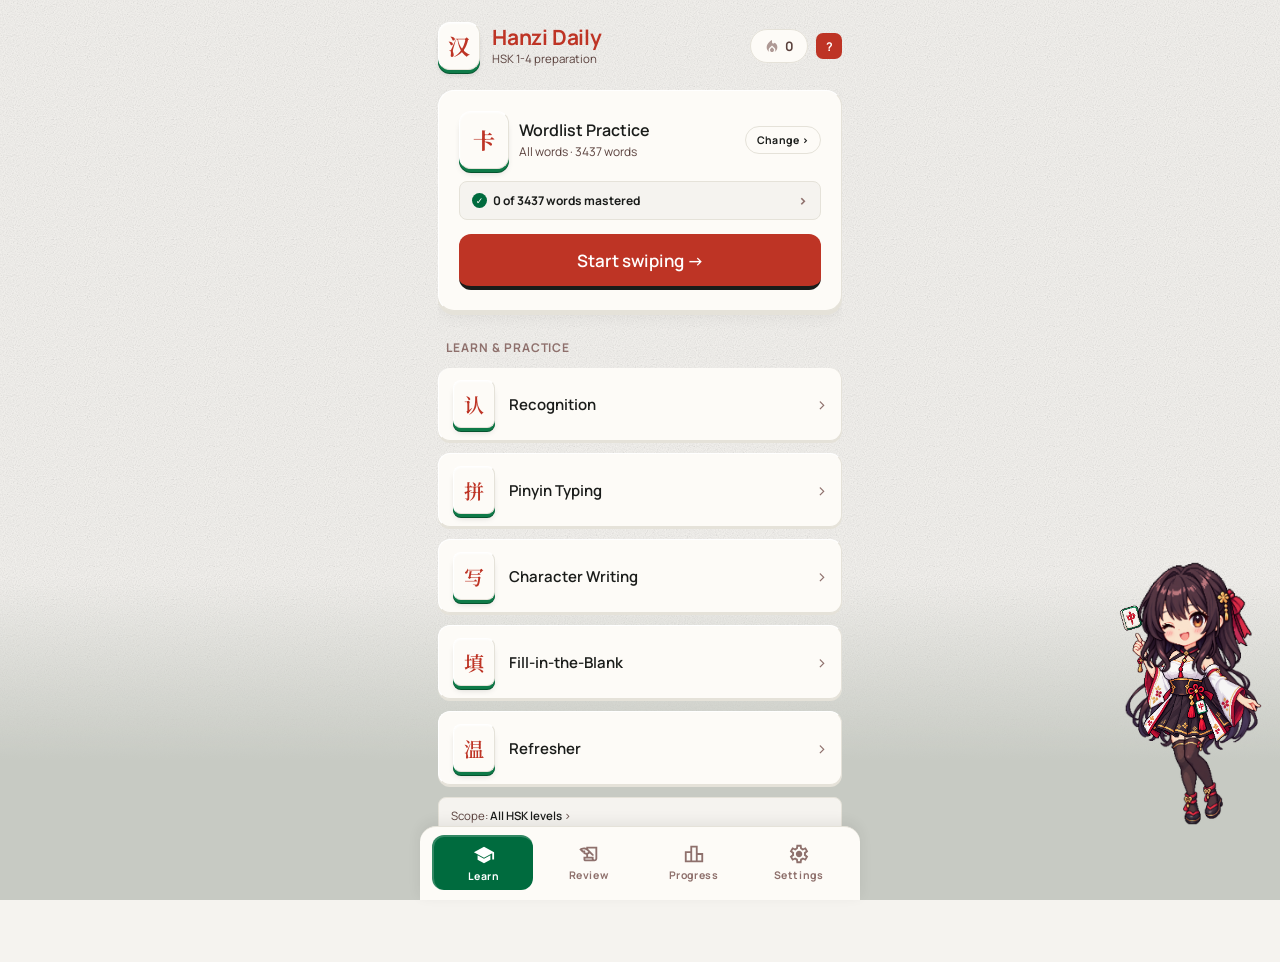
==== index.html @ 925baa0b "Drop the "Hi Momo!" greeting from the app bar The subtitle reads "HSK 1-4 preparation" on its own no" ====
<!DOCTYPE html>
<html lang="en"><head>
<meta charset="UTF-8">
<meta name="viewport" content="width=device-width, initial-scale=1.0, maximum-scale=1.0, user-scalable=no, viewport-fit=cover">
<meta name="apple-mobile-web-app-capable" content="yes">
<meta name="apple-mobile-web-app-status-bar-style" content="black-translucent">
<meta name="apple-mobile-web-app-title" content="HSK Quiz">
<title>HSK Preparation Quiz</title>

<link rel="icon" href="favicon.ico" sizes="48x48">
<link rel="icon" type="image/png" href="favicon-16.png" sizes="16x16">
<link rel="icon" type="image/png" href="favicon-32.png" sizes="32x32">
<link rel="apple-touch-icon" href="apple-touch-icon.png">
<link rel="manifest" href="manifest.webmanifest">

<link rel="preconnect" href="https://fonts.googleapis.com">
<link rel="preconnect" href="https://fonts.gstatic.com" crossorigin="">
<link href="https://fonts.googleapis.com/css2?family=Manrope:wght@400;500;600;700;800&family=Noto+Serif+SC:wght@400;600;700&display=swap" rel="stylesheet">
<link rel="stylesheet" href="styles.css">
</head>
<body>
<!-- Material Symbols paths (Apache-2.0), inlined so the icons cost no extra font
     request and can never render as tofu if the web view is offline. -->
<svg class="icsprite" aria-hidden="true" focusable="false">
  <symbol id="ic-learn" viewBox="0 -960 960 960"><path d="M480-120 200-272v-240L40-600l440-240 440 240v320h-80v-276l-80 44v240L480-120Zm0-332 274-148-274-148-274 148 274 148Zm0 241 200-108v-151L480-360 280-470v151l200 108Z"/></symbol>
  <symbol id="ic-learn-f" viewBox="0 -960 960 960"><path d="M840-280v-276L480-360 40-600l440-240 440 240v320h-80ZM480-120 200-272v-200l280 152 280-152v200L480-120Z"/></symbol>
  <symbol id="ic-review" viewBox="0 -960 960 960"><path d="M320-160q-33 0-56.5-23.5T240-240v-120h120v-90q-35-2-66.5-15.5T236-506v-44h-46L60-680q36-46 89-65t107-19q27 0 52.5 4t51.5 15v-55h480v520q0 50-35 85t-85 35H320Zm120-200h240v80q0 17 11.5 28.5T720-240q17 0 28.5-11.5T760-280v-440H440v24l240 240v56h-56L510-514l-8 8q-14 14-29.5 25T440-464v104ZM224-630h92v86q12 8 25 11t27 3q23 0 41.5-7t36.5-25l8-8-56-56q-29-29-65-43.5T256-684q-20 0-38 3t-36 9l42 42Zm376 350H320v40h286q-3-9-4.5-19t-1.5-21Zm-280 40v-40 40Z"/></symbol>
  <symbol id="ic-review-f" viewBox="0 -960 960 960"><path d="M320-160q-33 0-56.5-23.5T240-240v-120h120v-90q-35-2-66.5-15.5T236-506v-44h-46L60-680q36-46 89-65t107-19q27 0 52.5 4t51.5 15v-55h480v520q0 50-35 85t-85 35H320Zm120-200h240v80q0 17 11.5 28.5T720-240q17 0 28.5-11.5T760-280v-440H440v24l240 240v56h-56L510-514l-8 8q-14 14-29.5 25T440-464v104ZM224-630h92v86q12 8 25 11t27 3q23 0 41.5-7t36.5-25l8-8-56-56q-29-29-65-43.5T256-684q-20 0-38 3t-36 9l42 42Z"/></symbol>
  <symbol id="ic-progress" viewBox="0 -960 960 960"><path d="M160-200h160v-320H160v320Zm240 0h160v-560H400v560Zm240 0h160v-240H640v240ZM80-120v-480h240v-240h320v320h240v400H80Z"/></symbol>
  <symbol id="ic-progress-f" viewBox="0 -960 960 960"><path d="M80-120v-480h220v480H80Zm290 0v-720h220v720H370Zm290 0v-400h220v400H660Z"/></symbol>
  <symbol id="ic-settings" viewBox="0 -960 960 960"><path d="m370-80-16-128q-13-5-24.5-12T307-235l-119 50L78-375l103-78q-1-7-1-13.5v-27q0-6.5 1-13.5L78-585l110-190 119 50q11-8 23-15t24-12l16-128h220l16 128q13 5 24.5 12t22.5 15l119-50 110 190-103 78q1 7 1 13.5v27q0 6.5-2 13.5l103 78-110 190-118-50q-11 8-23 15t-24 12L590-80H370Zm70-80h79l14-106q31-8 57.5-23.5T639-327l99 41 39-68-86-65q5-14 7-29.5t2-31.5q0-16-2-31.5t-7-29.5l86-65-39-68-99 42q-22-23-48.5-38.5T533-694l-13-106h-79l-14 106q-31 8-57.5 23.5T321-633l-99-41-39 68 86 64q-5 15-7 30t-2 32q0 16 2 31t7 30l-86 65 39 68 99-42q22 23 48.5 38.5T427-266l13 106Zm42-180q58 0 99-41t41-99q0-58-41-99t-99-41q-59 0-99.5 41T342-480q0 58 40.5 99t99.5 41Z"/></symbol>
  <symbol id="ic-settings-f" viewBox="0 -960 960 960"><path d="m370-80-16-128q-13-5-24.5-12T307-235l-119 50L78-375l103-78q-1-7-1-13.5v-27q0-6.5 1-13.5L78-585l110-190 119 50q11-8 23-15t24-12l16-128h220l16 128q13 5 24.5 12t22.5 15l119-50 110 190-103 78q1 7 1 13.5v27q0 6.5-2 13.5l103 78-110 190-118-50q-11 8-23 15t-24 12L590-80H370Zm112-260q58 0 99-41t41-99q0-58-41-99t-99-41q-59 0-99.5 41T342-480q0 58 40.5 99t99.5 41Z"/></symbol>
  <symbol id="ic-flame" viewBox="0 -960 960 960"><path d="M160-400q0-105 50-187t110-138q60-56 110-85.5l50-29.5v132q0 37 25 58.5t56 21.5q17 0 32.5-7t28.5-23l18-22q72 42 116 116.5T800-400q0 88-43 160.5T644-125q17-24 26.5-52.5T680-238q0-40-15-75.5T622-377L480-516 339-377q-29 29-44 64t-15 75q0 32 9.5 60.5T316-125q-70-42-113-114.5T160-400Zm320-4 85 83q17 17 26 38t9 45q0 49-35 83.5T480-120q-50 0-85-34.5T360-238q0-23 9-44.5t26-38.5l85-83Z"/></symbol>
</svg>
<!-- Splash: four mahjong tiles slam facedown, then tip up to reveal 学汉语吧.
     Shown until the app has booted (min ~1.5s), then fades out and is removed. -->
<div class="splash" id="splash" role="status" aria-label="Loading Hanzi Daily">
  <div class="splash-tiles">
    <div class="sp-wrap"><div class="sp-tile"><div class="sp-face sp-front"><span>学</span></div><div class="sp-face sp-back"></div><i class="sp-side sp-top"></i><i class="sp-side sp-bottom"></i><i class="sp-side sp-left"></i><i class="sp-side sp-right"></i></div></div>
    <div class="sp-wrap sp-lead"><div class="sp-tile" id="sp-drop"><div class="sp-face sp-front"><span>汉</span></div><div class="sp-face sp-back"></div><i class="sp-side sp-top"></i><i class="sp-side sp-bottom"></i><i class="sp-side sp-left"></i><i class="sp-side sp-right"></i></div></div>
    <div class="sp-wrap"><div class="sp-tile"><div class="sp-face sp-front"><span>语</span></div><div class="sp-face sp-back"></div><i class="sp-side sp-top"></i><i class="sp-side sp-bottom"></i><i class="sp-side sp-left"></i><i class="sp-side sp-right"></i></div></div>
    <div class="sp-wrap"><div class="sp-tile"><div class="sp-face sp-front"><span>吧</span></div><div class="sp-face sp-back"></div><i class="sp-side sp-top"></i><i class="sp-side sp-bottom"></i><i class="sp-side sp-left"></i><i class="sp-side sp-right"></i></div></div>
  </div>
  <div class="splash-word">Hanzi Daily</div>
</div>

<script>
/* Splash sequence: slam the 汉 tile down facedown, pause, then tip all four
   forward with a little randomised settle so they read as real tiles on a
   table. Loops while the app boots; hideSplash() below fades it out. */
(function(){
  var sp=document.getElementById("splash");if(!sp)return;
  var tiles=[].slice.call(sp.querySelectorAll(".sp-tile"));
  var drop=document.getElementById("sp-drop");
  var dropWrap=drop.parentNode;
  var reduce=window.matchMedia&&matchMedia("(prefers-reduced-motion: reduce)").matches;
  var t0=Date.now(),timers=[],gone=false;
  document.documentElement.classList.add("splashing");

  function seq(){
    if(gone)return;
    tiles.forEach(function(t){
      t.style.animation="none";
      t.style.transform="rotateX(180deg) translate3d(0,0,0)";
      t.classList.remove("sp-lit");     // facedown: edge-on sides stay hidden
    });
    dropWrap.style.animation="none";
    dropWrap.style.opacity="0";
    void drop.offsetWidth;                       // reflow, so the drop replays
    drop.style.animation="spDrop .3s cubic-bezier(.8,0,1,1) forwards";
    drop.classList.add("sp-lit");       // it tumbles, so its sides have area
    dropWrap.style.animation="spFadeIn .3s linear forwards";
    timers.push(setTimeout(function(){
      dropWrap.style.opacity="1";
      tiles.forEach(function(t){
        t.style.setProperty("--tip-x",((Math.random()-.5)*6).toFixed(2)+"px");
        t.style.setProperty("--tip-y",((Math.random()-.5)*6).toFixed(2)+"px");
        t.style.setProperty("--tip-r",((Math.random()-.5)*8).toFixed(2)+"deg");
        t.classList.add("sp-lit");      // tipping up: the edges come into view
        t.style.animation="spReveal .6s cubic-bezier(.34,1.56,.64,1) forwards";
      });
      timers.push(setTimeout(seq,3000));        // .6s reveal + 2.4s to read
    },300));                                     // the moment the tile lands
  }

  if(reduce){
    tiles.forEach(function(t){t.style.transform="rotateX(15deg)";t.classList.add("sp-lit")});
    dropWrap.style.opacity="1";
  }else{
    timers.push(setTimeout(seq,100));
  }

  function hide(){
    if(gone)return;gone=true;
    timers.forEach(clearTimeout);
    document.documentElement.classList.remove("splashing");
    sp.classList.add("sp-out");
    setTimeout(function(){if(sp.parentNode)sp.parentNode.removeChild(sp)},450);
  }
  // let one full cycle land before dismissing, however fast the app booted
  window.hideSplash=function(){
    setTimeout(hide,Math.max(0,(reduce?500:1500)-(Date.now()-t0)));
  };
  window.addEventListener("load",function(){window.hideSplash()});
  setTimeout(hide,6000);                         // never trap the user behind it
})();
</script>

<div class="app">

  <!-- HOME -->
  <!-- Persistent app bar, shown on the four tab roots -->
  <header class="appbar" id="appbar">
    <div class="appbar-brand">
      <div class="appbar-mark">汉</div>
      <div class="appbar-titles">
        <div class="appbar-title" id="appbartitle">Hanzi Daily</div>
        <div class="appbar-sub" id="appbarsub">HSK 1-4 preparation</div>
      </div>
    </div>
    <div class="appbar-actions">
      <div class="streakflame" id="streakflame" aria-label="Daily streak">
        <svg class="streakicon" aria-hidden="true"><use href="#ic-flame"/></svg><span id="streakcount">0</span>
      </div>
      <button class="helpicon" onclick="openHelp()" aria-label="How to use">?</button>
    </div>
  </header>

  <section class="screen active" id="scr-home">
    <div class="swipecard" id="swipecard">
      <div class="swipe-head">
        <div class="swipe-title">
          <span class="swipe-ic">卡</span>
          <div>
            <div class="swipe-heading">Wordlist Practice</div>
            <div class="swipe-sub" id="swipesub">All words · loading…</div>
          </div>
        </div>
        <button class="qwrite-pick" onclick="openSwipeListPicker()">Change ›</button>
      </div>
      <button class="swipe-mastered" id="swipemastered" onclick="openMastery()">
        <span id="swipemasteredtext">0 words mastered</span><span class="chev">›</span>
      </button>
      <button class="btn primary swipe-start" onclick="startSwipePractice()">Start swiping →</button>
    </div>

    <div class="rowcard">
      <div class="rowsechead">Learn &amp; Practice</div>
      <button class="listrow" onclick="goCategory('guessing')">
        <div class="sealic quiet">认</div>
        <div class="tt">Recognition</div>
        <div class="chev">›</div>
      </button>
      <button class="listrow" onclick="goCategory('typing')">
        <div class="sealic quiet">拼</div>
        <div class="tt">Pinyin Typing</div>
        <div class="chev">›</div>
      </button>
      <button class="listrow" onclick="goCategory('writing')">
        <div class="sealic quiet">写</div>
        <div class="tt">Character Writing</div>
        <div class="chev">›</div>
      </button>
      <button class="listrow" onclick="goCategory('sentences')">
        <div class="sealic quiet">填</div>
        <div class="tt">Fill-in-the-Blank</div>
        <div class="chev">›</div>
      </button>
      <div class="listrow listrow-static">
        <div class="sealic quiet">温</div>
        <button class="tt listrow-maintap" onclick="startRefresher()">Refresher<span class="refresherbadge" id="refresherbadge" style="display:none"></span></button>
        <button class="chev listrow-maintap" onclick="startRefresher()">›</button>
      </div>
      <button class="refresherscope-row" onclick="openRefresherScope()">Scope: <b id="refresherscopelabel">All HSK levels</b> ›</button>
    </div>
  </section>

  <!-- REVIEW TAB -->
  <section class="screen" id="scr-review">
    <div class="rowcard">
      <div class="rowsechead">Your words</div>
      <button class="listrow" onclick="openWordlist()">
        <div class="sealic">词</div>
        <div class="tt">Word list</div>
        <div class="chev">›</div>
      </button>
      <button class="listrow" onclick="renderMyWordlists();show('mywordlists')">
        <div class="sealic quiet">册</div>
        <div class="tt">My wordlists</div>
        <div class="chev">›</div>
      </button>
      <button class="listrow listrow-last" onclick="openMastery()">
        <div class="sealic jade">熟</div>
        <div class="tt">Mastery</div>
        <div class="chev">›</div>
      </button>
    </div>
  </section>

  <!-- PROGRESS TAB -->
  <section class="screen" id="scr-progress">
    <div class="rowcard">
      <div class="rowsechead">Progress</div>
      <button class="listrow" onclick="renderHistory();show('history')">
        <div class="sealic jade">录</div>
        <div class="tt">Past scores</div>
        <div class="chev">›</div>
      </button>
      <button class="listrow" onclick="renderLeaderboard();show('leaderboard')">
        <div class="sealic jade">榜</div>
        <div class="tt">Leaderboard</div>
        <div class="chev">›</div>
      </button>
      <button class="listrow listrow-last" onclick="renderStats();show('stats')">
        <div class="sealic jade">统</div>
        <div class="tt">Statistics</div>
        <div class="chev">›</div>
      </button>
    </div>
  </section>

  <!-- SETTINGS TAB -->
  <section class="screen" id="scr-settings">
    <div class="rowcard">
      <div class="rowsechead">Appearance</div>
      <div class="listrow listrow-static listrow-last">
        <div class="sealic quiet" id="themedot">暗</div>
        <div class="tt">Theme</div>
        <button class="settingbtn" onclick="toggleTheme()"><span id="themelabel">Dark</span></button>
      </div>
    </div>
    <div class="rowcard">
      <div class="rowsechead">Help</div>
      <button class="listrow listrow-last" onclick="openHelp()">
        <div class="sealic quiet">问</div>
        <div class="tt">How to use</div>
        <div class="chev">›</div>
      </button>
    </div>
    <div class="versionfooter">v18.3 · Made by Marcus Lim @marcuslim621</div>
  </section>

  <!-- MODE SELECT -->
  <!-- WORDLIST SWIPE PRACTICE -->
  <section class="screen" id="scr-swipe">
    <div class="qbar">
      <button class="linkbtn" onclick="exitSwipe()">← Home</button>
      <span class="score"><span id="swipeprog"></span></span>
      <button class="helpicon" onclick="openHelp()" aria-label="How to use">?</button>
    </div>
    <div class="track"><div class="fill" id="swipefill"></div></div>
    <div class="swipelabel" id="swipelistlabel"></div>

    <div class="swipestage" id="swipestage">
      <div class="swipecardface" id="swcard">
        <button class="swipestar" id="swipestar" onclick="toggleSwipeStar()" aria-label="Star this word">☆</button>
        <div class="swipe-inner" id="swinner">
          <div class="swipe-hint left" id="swhintleft">✗ Don't know</div>
          <div class="swipe-hint right" id="swhintright">✓ Know it</div>
          <div class="swipe-front">
            <div class="seal" id="swseal">1级</div>
            <div class="zh" id="swzh">–</div>
            <div class="prompt">Tap to reveal · swipe to answer</div>
          </div>
          <div class="swipe-back">
            <div class="py" id="swpy">–</div>
            <div class="en" id="swen">–</div>
            <button class="swipewritebtn" onclick="openSwipeWrite()">✍ Practice writing</button>
          </div>
        </div>
      </div>
    </div>

    <div class="swipeempty" id="swipeempty" style="display:none">
      <div class="swipedone-scroll">
        <div class="centerpiece">
          <div class="heroghost-static">👍</div>
          <h2>All done!</h2>
          <p id="swipesummary"></p>
        </div>
        <div class="bigstats">
          <div class="stat ok"><div class="v" id="swknowcount">0</div><div class="l">Know it</div></div>
          <div class="stat bad"><div class="v" id="swunkcount">0</div><div class="l">Don't know</div></div>
        </div>
        <div class="sechead" id="swipemissedhead">Words to review</div>
        <div class="swipemissed" id="swipemissed"></div>
      </div>
      <div class="swipedone-actions">
        <button class="btn primary" style="width:100%" onclick="restartSwipe()">Practice again</button>
        <button class="btn" style="width:100%;margin-top:10px" onclick="exitSwipe()">Done</button>
      </div>
    </div>

    <div class="swipebtns" id="swipebtns">
      <button class="swbtn no" onclick="swipeAnswer(false)">✗ Don't know</button>
      <button class="swbtn yes" onclick="swipeAnswer(true)">✓ Know it</button>
    </div>

    <div class="swipehistory" id="swipehistory"></div>
  </section>

  <!-- SWIPE WORDLIST PICKER -->
  <div class="qpicksheet" id="swipescopesheet" onclick="if(event.target===this)closeSwipeListPicker()">
    <div class="qpickpanel">
      <div class="qpickhead">
        <h3>Choose a wordlist</h3>
        <button class="helpxbtn" onclick="closeSwipeListPicker()">✕</button>
      </div>
      <div class="qpicklist" id="swipescopelist" style="padding-top:14px"></div>
    </div>
  </div>

  <!-- SWIPE WRITING PRACTICE -->
  <div class="swwoverlay" id="swwoverlay" onclick="if(event.target===this)closeSwipeWrite()">
    <div class="swwpanel">
      <div class="swwhead">
        <div class="swwword">
          <span class="zh" id="swwzh">–</span>
          <span class="py" id="swwpy">–</span>
        </div>
        <button class="helpxbtn" onclick="closeSwipeWrite()" aria-label="Close writing practice">✕</button>
      </div>
      <div class="swwen" id="swwen">–</div>
      <div class="charchips" id="swwchips"></div>
      <div class="drawwrap">
        <canvas id="swwcanvas"></canvas>
        <div class="drawtools">
          <button class="minibtn" onclick="swwClear()">Clear</button>
          <button class="minibtn" onclick="swwUndo()">Undo</button>
          <button class="minibtn" id="swwguidebtn" onclick="swwGuideToggle()">Guide: on</button>
        </div>
      </div>
      <button class="btn primary" style="width:100%;margin-top:14px" onclick="closeSwipeWrite()">Done</button>
    </div>
  </div>

  <section class="screen" id="scr-modeselect">
    <div class="topbar">
      <button class="linkbtn" onclick="show('home')">← Home</button>
      <h2 id="mstitle">Choose mode</h2>
      <button class="helpicon" onclick="openHelp()" aria-label="How to use">?</button>
    </div>
    <div class="modehead">
      <h1 class="modeh1">Choose mode</h1>
      <p class="modesub">Pick how you want to be tested</p>
    </div>
    <div class="modegrid">
      <button class="picktile m-arcade" onclick="pickVariant('arcade')">
        <span class="pickglyph">闯</span>
        <span class="picktext">
          <span class="picktt">Arcade</span>
          <span class="pickdd">5 lives — one wrong answer costs a heart. Lose them all and it's game over.</span>
        </span>
        <span class="pickchev">›</span>
      </button>
      <button class="picktile m-comp" id="ms-competition" onclick="pickVariant('competition')">
        <span class="pickglyph">赛</span>
        <span class="picktext">
          <span class="picktt">Competition</span>
          <span class="pickdd">3 lives — enter your name when it's over and see who tops the board.</span>
        </span>
        <span class="pickchev">›</span>
      </button>
      <button class="picktile m-unlim" onclick="pickVariant('unlimited')">
        <span class="pickglyph">练</span>
        <span class="picktext">
          <span class="picktt">Unlimited</span>
          <span class="pickdd">No lives, no limits — drill for as long as you like.</span>
        </span>
        <span class="pickchev">›</span>
      </button>
      <button class="picktile m-timer" onclick="pickVariant('timer')">
        <span class="pickglyph">时</span>
        <span class="picktext">
          <span class="picktt">Timer</span>
          <span class="pickdd">2:00 on the clock — score as many as you can before time runs out.</span>
        </span>
        <span class="pickchev">›</span>
      </button>
    </div>
  </section>

  <!-- LEVEL SELECT -->
  <section class="screen" id="scr-levels">
    <div class="topbar">
      <button class="linkbtn" onclick="show('modeselect')">← Back</button>
      <h2>Choose level</h2>
      <button class="helpicon" onclick="openHelp()" aria-label="How to use">?</button>
    </div>
    <div class="levelhintrow">
      <p class="hint" id="levelhint">Each level tests only the words introduced at that level</p>
      <button class="multitogglebtn" id="multitogglebtn" onclick="toggleMultiLevelMode()">Select multiple</button>
    </div>
    <div class="rows" id="levelrows"></div>
    <div id="levelwlsection" style="display:none">
      <div class="sechead">My wordlists</div>
      <p class="hint">Select one, then continue to filter by level</p>
      <div class="rows" id="levelwlrows"></div>
    </div>
    <div class="stickybar" id="levelwlbar" style="display:none">
      <div class="cnt"><b id="levelwlcount">0</b> selected</div>
      <button class="btn primary" style="flex:1" onclick="confirmWordlistSelection()">Continue →</button>
    </div>
    <div class="stickybar" id="multilevelbar" style="display:none">
      <div class="cnt"><b id="multilevelcount">0</b> levels selected</div>
      <button class="btn primary" style="flex:1" onclick="startMultiLevel()">Continue →</button>
    </div>
  </section>

  <!-- CUSTOM PICKER -->
  <section class="screen" id="scr-wordlisteditor">
    <div class="topbar">
      <button class="linkbtn" onclick="show('mywordlists')">← Back</button>
      <h2>Edit wordlist</h2>
      <button class="linkbtn" onclick="deleteCurrentWordlist()">Delete</button>
      <button class="helpicon" onclick="openHelp()" aria-label="How to use">?</button>
    </div>
    <input class="namebox" id="editorname" type="text" placeholder="Name this wordlist…" oninput="renameCurrentWordlist(this.value)">
    <p class="hint">Pick the words that belong in this list. Changes save automatically.</p>
    <button class="card" style="margin-bottom:12px" onclick="toggleAddWordForm()">
      <div class="sealic quiet">＋</div>
      <div><div class="tt">Add a new word</div>
      <div class="dd">Not in the HSK lists? Type in your own word to learn</div></div>
      <div class="chev" id="addwordchev">›</div>
    </button>
    <div id="addwordform" style="display:none;margin-bottom:14px">
      <input class="searchbox" id="neword-zh" type="text" placeholder="Character(s), e.g. 加油">
      <input class="searchbox" id="neword-py" type="text" placeholder="Pinyin with tone numbers, e.g. jia1you2" oninput="previewNewWordPinyin()">
      <div class="hint" id="newordpreview" style="margin-top:-8px;min-height:18px"></div>
      <input class="searchbox" id="neword-en" type="text" placeholder="English meaning, e.g. go for it / keep going">
      <button class="btn primary" style="width:100%" onclick="addUserWord()">Add to this list</button>
    </div>
    <div class="tabs" id="editortabs"></div>
    <input class="searchbox" id="editorsearch" type="text" placeholder="Search characters, pinyin or English" oninput="renderEditorList()">
    <div class="minirow">
      <button class="minibtn" onclick="editorBulk(true)">Select all shown</button>
      <button class="minibtn" onclick="editorBulk(false)">Clear shown</button>
      <button class="minibtn" onclick="editorClearAll()">Clear all</button>
    </div>
    <div class="rows" id="editorlist"></div>
    <div class="stickybar">
      <div class="cnt"><b id="editorcount">0</b> words in this list</div>
      <button class="btn primary" style="flex:1" onclick="show('mywordlists');renderMyWordlists()">Done</button>
    </div>
  </section>

  <!-- MY WORDLISTS (management) -->
  <section class="screen" id="scr-mywordlists">
    <div class="topbar">
      <button class="linkbtn" onclick="show('wordlist')">← Back</button>
      <h2>My wordlists</h2>
      <button class="helpicon" onclick="openHelp()" aria-label="How to use">?</button>
    </div>
    <p class="hint">Build your own named wordlists, then test them from any practice category</p>
    <div class="cards">
      <button class="card" onclick="createNewWordlist()">
        <div class="sealic">＋</div>
        <div><div class="tt">New wordlist</div>
        <div class="dd">Start a fresh named list and pick words for it</div></div>
        <div class="chev">›</div>
      </button>
    </div>
    <div class="sechead">Your lists</div>
    <div class="rows" id="mywordlistrows"></div>
  </section>

  <!-- WORDLIST LEVEL FILTER -->
  <section class="screen" id="scr-wordlistlevels">
    <div class="topbar">
      <button class="linkbtn" onclick="show('levels')">← Back</button>
      <h2>Choose level</h2>
      <button class="helpicon" onclick="openHelp()" aria-label="How to use">?</button>
    </div>
    <p class="hint" id="wordlistlevelshint">Only words from your selected wordlist(s) are included</p>
    <div class="rows" id="wordlistlevelrows"></div>
  </section>

  <!-- QUIZ -->
  <section class="screen" id="scr-quiz">
    <div class="qbar">
      <button class="linkbtn" onclick="endEarly()">End test</button>
      <span class="score"><span class="ok" id="qok">✓ 0</span> &nbsp;<span class="bad" id="qbad">✗ 0</span> &nbsp;<span id="qprog"></span></span>
      <button class="helpicon" onclick="openHelp()" aria-label="How to use">?</button>
    </div>
    <div class="track"><div class="fill" id="qfill"></div></div>
    <div class="heartsrow" id="qhearts"></div>
    <div class="charcard" id="qcard">
      <div class="streakbadge" id="qcardstreak"></div>
      <div class="seal" id="qseal">1级</div>
      <div class="zh" id="qchar">–</div>
      <div class="prompt">What is this?</div>
    </div>
    <div class="qsection">
      <div class="qlabel"><span class="num">1</span> English translation</div>
      <div class="opts" id="opts-en"></div>
    </div>
    <div class="qsection">
      <div class="qlabel"><span class="num">2</span> Pinyin — <span id="pyhint">answer above first</span></div>
      <div class="opts pinyin off" id="opts-py"></div>
    </div>
    <button class="nextbtn" id="qnext" disabled="" onclick="nextWord()">Next →</button>
  </section>

  <!-- TYPING QUIZ -->
  <section class="screen" id="scr-typequiz">
    <div class="qbar">
      <button class="linkbtn" onclick="typeEndEarly()">End test</button>
      <span class="score"><span class="ok" id="tok">✓ 0</span> &nbsp;<span class="bad" id="tbad">✗ 0</span> &nbsp;<span id="tprog"></span></span>
      <button class="helpicon" onclick="openHelp()" aria-label="How to use">?</button>
    </div>
    <div class="track"><div class="fill" id="tfill"></div></div>
    <div class="heartsrow" id="thearts"></div>
    <div class="charcard" id="tcard">
      <div class="streakbadge" id="tcardstreak"></div>
      <div class="seal" id="tseal">1级</div>
      <div class="zh" id="tchar">–</div>
      <div class="prompt">Type the pinyin</div>
    </div>
    <input class="typeinput" id="tinput" type="text" autocomplete="off" autocapitalize="off" autocorrect="off" spellcheck="false" placeholder="e.g. nihao" onkeydown="typeKey(event)">
    <div class="typeresult" id="tresult">Tones aren't needed — for ü you can type u or v</div>
    <button class="nextbtn" id="tbtn" onclick="typeAction()">Check</button>
  </section>

  <!-- WRITING QUIZ -->
  <section class="screen" id="scr-writequiz">
    <div class="qbar">
      <button class="linkbtn" onclick="writeEndEarly()">End test</button>
      <span class="score"><span class="ok" id="wok">✓ 0</span> &nbsp;<span class="bad" id="wbad">✗ 0</span> &nbsp;<span id="wprog"></span></span>
      <button class="helpicon" onclick="openHelp()" aria-label="How to use">?</button>
    </div>
    <div class="track"><div class="fill" id="wfill"></div></div>
    <div class="heartsrow" id="whearts"></div>
    <div class="wprompt" id="wcard">
      <div class="streakbadge" id="wcardstreak"></div>
      <div class="en" id="wen">–</div>
      <div class="hint2">Draw the character from memory</div>
      <div class="wreveal" id="wreveal">
        <div class="zh" id="wzh"></div>
        <div class="py" id="wpy"></div>
      </div>
    </div>
    <div class="drawwrap">
      <canvas id="wcanvas"></canvas>
      <div class="drawtools">
        <button class="minibtn" onclick="writeUndo()">Undo</button>
        <button class="minibtn" onclick="writeClear()">Clear</button>
        <div class="pencolors" id="wpencolors">
          <span class="pclabel">Mark:</span>
          <button class="pencolor ink on" id="pc-ink" onclick="setPenColor('ink')" aria-label="Default pen"></button>
          <button class="pencolor green" id="pc-green" onclick="setPenColor('green')" aria-label="Green pen"></button>
          <button class="pencolor red" id="pc-red" onclick="setPenColor('red')" aria-label="Red pen"></button>
        </div>
      </div>
    </div>
    <button class="nextbtn" id="wrevealbtn" onclick="writeReveal()" style="margin-top:14px">Reveal →</button>
    <div class="gradebtns" id="wgrade">
      <button class="btn badbtn" onclick="writeGrade(false)">✗ Got it wrong</button>
      <button class="btn good" onclick="writeGrade(true)">✓ Got it right</button>
    </div>
  </section>

  <!-- SENTENCE QUIZ -->
  <section class="screen" id="scr-sentquiz">
    <div class="qbar">
      <button class="linkbtn" onclick="sentEndEarly()">End test</button>
      <span class="score"><span class="ok" id="sok">✓ 0</span> &nbsp;<span class="bad" id="sbad">✗ 0</span> &nbsp;<span id="sprog"></span></span>
      <button class="helpicon" onclick="openHelp()" aria-label="How to use">?</button>
    </div>
    <div class="track"><div class="fill" id="sfill"></div></div>
    <div class="heartsrow" id="shearts"></div>
    <div class="sentcard" id="scard">
      <div class="streakbadge" id="scardstreak"></div>
      <div class="zh" id="ssent">–</div>
      <div class="reveal" id="sreveal">
        <div class="py" id="srevealpy"></div>
        <div class="en" id="srevealen"></div>
      </div>
    </div>
    <div class="qsection">
      <div class="qlabel"><span class="num">选</span> Choose the word that completes the sentence</div>
      <div class="opts hanziopts" id="opts-sent"></div>
    </div>
    <button class="nextbtn" id="snext" disabled="" onclick="sentNext()">Next →</button>
  </section>

  <!-- SUMMARY -->
  <section class="screen" id="scr-summary">
    <div class="donehead">
      <h1>All Done!</h1>
      <p id="sumlabel"></p>
      <p class="bestflag" id="sumbest">★ New personal best</p>
    </div>
    <div class="herotile">
      <span class="l">Accuracy</span>
      <span class="v" id="sumacc">0%</span>
    </div>
    <div class="bigstats">
      <div class="stat ok"><div class="v" id="sumok">0</div><div class="l">Correct</div></div>
      <div class="stat bad"><div class="v" id="sumbad">0</div><div class="l">Wrong</div></div>
    </div>
    <div class="sechead">Word breakdown</div>
    <div class="breakdown" id="sumwords"></div>
    <div class="btnrow">
      <button class="btn primary" onclick="playAgain()">Play again</button>
      <button class="btn outline" onclick="show('home')">Home</button>
    </div>
  </section>

  <!-- GAME OVER -->
  <section class="screen" id="scr-gameover">
    <div class="centerpiece"><div class="sealic lg quiet">败</div><h2>Game over</h2><p id="golivestext">You used all 5 lives</p>
      <p class="bestflag" id="gobest">★ New personal best</p></div>
    <div class="bigstats">
      <div class="stat ok"><div class="v" id="gook">0</div><div class="l">Correct</div></div>
      <div class="stat bad"><div class="v" id="gobad">0</div><div class="l">Wrong</div></div>
      <div class="stat acc"><div class="v" id="goacc">0%</div><div class="l">Accuracy</div></div>
    </div>
    <div class="compentry" id="compentry" style="display:none">
      <div class="sechead">Enter your name for the leaderboard</div>
      <div class="compentry-row">
        <input class="compentry-input" id="compname" maxlength="18" placeholder="Your name" autocomplete="off">
        <button class="btn primary" id="compsubmitbtn" onclick="submitCompetitionScore()">Submit</button>
      </div>
      <p class="compentry-done" id="compdone" style="display:none">✓ Saved to the HSK <span id="compdonelevel"></span> leaderboard</p>
    </div>
    <div class="btnrow">
      <button class="btn primary" onclick="playAgain()">Try again</button>
      <button class="btn outline" onclick="show('home')">Home</button>
    </div>
    <div class="sechead">Words you got wrong</div>
    <div class="breakdown" id="gowords"></div>
  </section>

  <!-- HISTORY -->
  <section class="screen" id="scr-history">
    <div class="topbar">
      <button class="linkbtn" onclick="show('home')">← Home</button>
      <h2>Past scores</h2>
      <button class="linkbtn" onclick="clearHistory()">Clear all</button>
      <button class="helpicon" onclick="openHelp()" aria-label="How to use">?</button>
    </div>
    <div class="rows" id="historylist"></div>
  </section>

  <!-- LEADERBOARD -->
  <section class="screen" id="scr-leaderboard">
    <div class="topbar">
      <button class="linkbtn" onclick="show('home')">← Home</button>
      <h2>Leaderboard</h2>
      <button class="linkbtn" onclick="clearBest()">Clear all</button>
      <button class="helpicon" onclick="openHelp()" aria-label="How to use">?</button>
    </div>
    <p class="hint">Your highest number of correct answers in a single session, per mode</p>
    <div class="rows" id="lblist"></div>

    <div class="sechead" style="margin-top:26px;display:flex;align-items:center;justify-content:space-between">
      <span>🏆 Competition — by level</span>
      <button class="linkbtn" onclick="clearCompBoard()" style="text-transform:none;letter-spacing:0;font-weight:600">Clear all</button>
    </div>
    <div class="statfilters" id="compboardtabs"></div>
    <div class="rows" id="compboardlist"></div>
  </section>

  <!-- STATISTICS -->
  <section class="screen" id="scr-stats">
    <div class="topbar">
      <button class="linkbtn" onclick="show('home')">← Home</button>
      <h2>Statistics</h2>
      <button class="linkbtn" onclick="clearWordStats()">Clear all</button>
      <button class="helpicon" onclick="openHelp()" aria-label="How to use">?</button>
    </div>
    <div class="statgrid" id="statoverview"></div>

    <div class="chartcard">
      <div class="chead"><span class="ct">Accuracy trend</span><span class="cs" id="chartacctitle"></span></div>
      <div id="chartacc"></div>
    </div>
    <div class="chartcard">
      <div class="chead"><span class="ct">Practice activity</span><span class="cs">Last 14 days</span></div>
      <div id="chartactivity"></div>
    </div>

    <div class="sechead">Word mastery</div>
    <input class="stat-searchbar" id="statsearch" placeholder="Search characters, pinyin or English…" oninput="renderStatWords()">
    <div class="statfilters" id="statfilters">
      <div class="chip active" data-sort="worst" onclick="setStatSort('worst')">Needs work</div>
      <div class="chip" data-sort="best" onclick="setStatSort('best')">Mastered</div>
      <div class="chip" data-sort="recent" onclick="setStatSort('recent')">Recently seen</div>
      <div class="chip" data-sort="most" onclick="setStatSort('most')">Most practiced</div>
    </div>
    <div class="rows" id="statwordlist"></div>
  </section>

  <!-- MASTERY BREAKDOWN (opened from the Wordlist Practice card on the home page) -->
  <section class="screen" id="scr-mastery">
    <div class="topbar">
      <button class="linkbtn" onclick="show('home')">← Home</button>
      <h2>Mastery</h2>
      <button class="helpicon" onclick="openHelp()" aria-label="How to use">?</button>
    </div>
    <div class="masterycard">
      <div class="masteryscope" id="masteryscope">All words</div>
      <div class="masterytrack"><div class="fill" id="masteryfill"></div></div>
      <div class="masterysub" id="masterysub">0 of 0 mastered</div>
    </div>
    <div class="tabs" id="masterytabs"></div>
    <div class="rows" id="masterylist"></div>
  </section>

  <!-- WORD LIST -->
  <section class="screen" id="scr-wordlist">
    <div class="topbar">
      <button class="linkbtn" onclick="show('home')">← Home</button>
      <h2>Word list</h2>
      <button class="linkbtn" onclick="renderMyWordlists();show('mywordlists')">My wordlists</button>
      <button class="helpicon" onclick="openHelp()" aria-label="How to use">?</button>
    </div>
    <div class="wlsearchrow">
      <input class="searchbox" id="wlsearch" type="text" placeholder="Search characters, pinyin or English" oninput="renderWordlist()">
      <button class="wlfilterbtn" id="wlfilterbtn" onclick="toggleWlFilters()" aria-label="Filter by part of speech">⚙︎</button>
    </div>
    <div class="tabs wl-underline" id="wltabs"></div>
    <div class="posfilters" id="wlposfilters" style="display:none"></div>
    <div class="wlmetarow">
      <span class="wlcount" id="wlcount"></span>
      <button class="wladdlink" onclick="toggleWlAddForm()"><span id="wladdchev">＋</span>Add word</button>
    </div>
    <div class="addwordcard" id="wladdcard">
      <div class="awc-body" id="wladdbody">
        <input id="wladd-zh" placeholder="Character(s), e.g. 加油" oninput="previewWlAddPinyin()">
        <input id="wladd-py" placeholder="Pinyin with tone numbers, e.g. jia1you2" oninput="previewWlAddPinyin()">
        <div class="awc-preview" id="wladdpreview"></div>
        <input id="wladd-en" placeholder="English meaning, e.g. go for it / keep going">
        <div class="awc-poslabel">Part of speech</div>
        <div class="awc-poschips" id="wladdposchips"></div>
        <div class="awc-hint">Already have this character? Add it again with its own pinyin, meaning and part of speech — it becomes a separate entry you can star and track on its own.</div>
        <button class="btn primary" style="width:100%" onclick="submitWlAddWord()">Add word</button>
      </div>
    </div>
    <div class="rows" id="wllist"></div>
  </section>

  <!-- WORD DETAIL -->
  <section class="screen" id="scr-worddetail">
    <div class="topbar">
      <button class="linkbtn" onclick="backFromDetail()">← Back</button>
      <h2>Word detail</h2>
      <button class="helpicon" onclick="openHelp()" aria-label="How to use">?</button>
    </div>
    <div class="detailcard">
      <div class="seal" id="dseal">1级</div>
      <div class="zh" id="dchar">–</div>
      <div class="py" id="dpy">–</div>
      <div class="en" id="den">–</div>
      <div style="margin-top:8px"><span class="poschip" id="dpos">–</span></div>
    </div>
    <div class="tabs" id="dtabs">
      <button class="tab on" onclick="detailTab('write')">Writing practice</button>
      <button class="tab" onclick="detailTab('sentences')">My sentences</button>
    </div>
    <div id="panel-write">
    <div class="charchips" id="dchips"></div>
    <div class="drawwrap">
      <canvas id="dcanvas"></canvas>
      <div class="drawtools">
        <button class="minibtn" onclick="drawClear()">Clear</button>
        <button class="minibtn" id="dguidebtn" onclick="drawGuideToggle()">Guide: on</button>
      </div>
    </div>
    </div>
    <div id="panel-sentences" style="display:none">
      <div class="rows" id="mysentlist"></div>
      <div class="sechead">Add a sentence</div>
      <input class="searchbox" id="msinput" type="text" placeholder="Type a Chinese sentence using this word…">
      <input class="searchbox" id="mspyinput" type="text" placeholder="Pinyin (optional)">
      <input class="searchbox" id="msenginput" type="text" placeholder="English translation (optional)">
      <button class="btn primary" style="width:100%" onclick="addMySentence()">Add sentence</button>
    </div>
  </section>

  <div class="lightbox" id="drawlightbox" onclick="this.classList.remove('show')">
    <img id="drawlightboximg" src="" alt="Your drawing">
  </div>

  <!-- REFRESHER SCOPE PICKER -->
  <div class="qpicksheet" id="refscopesheet" onclick="if(event.target===this)closeRefresherScope()">
    <div class="qpickpanel">
      <div class="qpickhead">
        <h3>Refresher scope</h3>
        <button class="helpxbtn" onclick="closeRefresherScope()">✕</button>
      </div>
      <div class="qpicklist" id="refscopelist" style="padding-top:14px"></div>
      <div style="padding:4px 20px 20px">
        <button class="btn primary" style="width:100%" onclick="saveRefresherScope()">Done</button>
      </div>
    </div>
  </div>

  <!-- EDIT CUSTOM WORD -->
  <div class="qpicksheet" id="editwordsheet" onclick="if(event.target===this)closeEditWord()">
    <div class="qpickpanel">
      <div class="qpickhead">
        <h3>Edit word</h3>
        <button class="helpxbtn" onclick="closeEditWord()">✕</button>
      </div>
      <div style="padding:14px 20px 20px">
        <input id="ewzh" placeholder="Character(s)" oninput="previewEwPinyin()" style="width:100%;padding:10px 12px;border-radius:9px;border:1px solid var(--line);background:var(--bg);color:var(--ink);font-size:13.5px;font-family:var(--ui);margin-bottom:8px">
        <input id="ewpy" placeholder="Pinyin with tone numbers" oninput="previewEwPinyin()" style="width:100%;padding:10px 12px;border-radius:9px;border:1px solid var(--line);background:var(--bg);color:var(--ink);font-size:13.5px;font-family:var(--ui);margin-bottom:8px">
        <div class="awc-preview" id="ewpreview" style="color:var(--seal)"></div>
        <input id="ewen" placeholder="English meaning" style="width:100%;padding:10px 12px;border-radius:9px;border:1px solid var(--line);background:var(--bg);color:var(--ink);font-size:13.5px;font-family:var(--ui);margin-bottom:14px">
        <div class="awc-poslabel">Part of speech</div>
        <div class="awc-poschips" id="ewposchips" style="margin-bottom:16px"></div>
        <button class="btn primary" style="width:100%" onclick="saveEditWord()">Save changes</button>
      </div>
    </div>
  </div>

  <!-- HOW TO USE MODAL -->
  <div class="helpoverlay" id="helpoverlay" onclick="closeHelp(event)">
    <div class="helppanel" id="helppanel">
      <div class="helpdrag"></div>
      <div class="helpheader">
        <div class="help-page-counter" id="help-page-counter">Page 1/3</div>
        <button class="helpxbtn" onclick="closeHelp()">✕</button>
      </div>

      <div class="helpviewport" id="helpviewport" ontouchstart="helpTouchStart(event)" ontouchend="helpTouchEnd(event)">
        <div class="helptrack" id="helptrack">
          <!-- PAGE 0 -->
          <div class="helppage">
            <div class="helppage-content">
              <div>
                <div class="helpcatrow">
                  <div class="helpcaticon" style="background:#BE3425">词</div>
                  <span class="helpcatlabel">LEARN</span>
                </div>
                <div class="helpsub">
                  <div class="helpsubimg">
                    <div class="demoscreen" role="img" aria-label="Animation of a word list scrolling through HSK vocabulary">
                      <div class="demohead"><div class="demotabs">
                        <span class="demotab on">HSK 1</span><span class="demotab">HSK 2</span><span class="demotab">HSK 3</span><span class="demotab">HSK 4</span>
                      </div></div>
                      <div class="demobody">
                        <div class="demofade top"></div>
                        <div class="demoscroll">
                          <div class="demorow"><span class="zh">我</span><span><div class="py">wǒ</div><div class="en">I, me</div></span></div>
                          <div class="demorow"><span class="zh">你</span><span><div class="py">nǐ</div><div class="en">you</div></span></div>
                          <div class="demorow"><span class="zh">好</span><span><div class="py">hǎo</div><div class="en">good</div></span></div>
                          <div class="demorow"><span class="zh">谢谢</span><span><div class="py">xièxie</div><div class="en">thanks</div></span></div>
                          <div class="demorow"><span class="zh">中国</span><span><div class="py">zhōngguó</div><div class="en">China</div></span></div>
                          <div class="demorow"><span class="zh">学习</span><span><div class="py">xuéxí</div><div class="en">to study</div></span></div>
                          <div class="demorow"><span class="zh">我</span><span><div class="py">wǒ</div><div class="en">I, me</div></span></div>
                          <div class="demorow"><span class="zh">你</span><span><div class="py">nǐ</div><div class="en">you</div></span></div>
                          <div class="demorow"><span class="zh">好</span><span><div class="py">hǎo</div><div class="en">good</div></span></div>
                          <div class="demorow"><span class="zh">谢谢</span><span><div class="py">xièxie</div><div class="en">thanks</div></span></div>
                          <div class="demorow"><span class="zh">中国</span><span><div class="py">zhōngguó</div><div class="en">China</div></span></div>
                          <div class="demorow"><span class="zh">学习</span><span><div class="py">xuéxí</div><div class="en">to study</div></span></div>
                        </div>
                        <div class="demofade bot"></div>
                      </div>
                    </div>
                  </div>
                  <div class="helpsubhead">Browse every HSK word</div>
                  <div class="helpsubtext">Filter by level (HSK 1–4), part of speech, or search by character, pinyin, or English. Pin important words to a dedicated tab for quick access.</div>
                </div>
              </div>
            </div>
          </div>
          <!-- PAGE 1 -->
          <div class="helppage">
            <div class="helppage-content">
              <div>
                <div class="helpcatrow">
                  <div class="helpcaticon" style="background:#BE3425">词</div>
                  <span class="helpcatlabel">LEARN</span>
                </div>
                <div class="helpsub">
                  <div class="helpsubimg">
                    <div class="demoscreen" role="img" aria-label="Animation of adding a word to a custom wordlist">
                      <div class="demohead"><div class="demolistname">My HSK list</div></div>
                      <div class="demobody demopad">
                        <div class="demorow"><span class="zh">苹果</span><span><div class="py">píngguǒ</div><div class="en">apple</div></span><span class="tk done">✓</span></div>
                        <div class="demorow adding"><span class="zh">朋友</span><span><div class="py">péngyou</div><div class="en">friend</div></span><span class="tk">✓</span><span class="demotap"></span></div>
                        <div class="demorow"><span class="zh">医生</span><span><div class="py">yīshēng</div><div class="en">doctor</div></span><span class="tk"></span></div>
                        <div class="demotoast">Added to your list ✓</div>
                      </div>
                    </div>
                  </div>
                  <div class="helpsubhead">Build your own wordlists</div>
                  <div class="helpsubtext">Create named sets, mix any HSK levels, and add custom words not in the standard lists — great for vocabulary from classes or daily life.</div>
                </div>
              </div>
            </div>
          </div>
          <!-- PAGE 2 -->
          <div class="helppage">
            <div class="helppage-content">
              <div>
                <div class="helpcatrow">
                  <div class="helpcaticon" style="background:#BE3425">词</div>
                  <span class="helpcatlabel">LEARN</span>
                </div>
                <div class="helpsub">
                  <div class="helpsubimg">
                    <div class="demoscreen demodraw" role="img" aria-label="Animation of a character being traced stroke by stroke on a practice grid">
                      <div class="demohead"><div class="ddzh">大</div><div class="ddpy">dà · big</div></div>
                      <div class="demobody">
                        <svg class="demogrid" viewBox="0 0 100 100" xmlns="http://www.w3.org/2000/svg">
                          <rect class="gline gbox" x="4" y="4" width="92" height="92" rx="6"/>
                          <line class="gline gdash" x1="50" y1="4" x2="50" y2="96"/>
                          <line class="gline gdash" x1="4" y1="50" x2="96" y2="50"/>
                          <line class="gline gdash" x1="4" y1="4" x2="96" y2="96"/>
                          <line class="gline gdash" x1="96" y1="4" x2="4" y2="96"/>
                          <text class="gchar" x="50" y="50" text-anchor="middle" dominant-baseline="central">大</text>
                          <path class="stroke s1" d="M20,40 L80,40"/>
                          <path class="stroke s2" d="M52,24 Q46,52 24,82"/>
                          <path class="stroke s3" d="M48,46 Q64,64 82,82"/>
                        </svg>
                      </div>
                    </div>
                  </div>
                  <div class="helpsubhead">Dive into any word</div>
                  <div class="helpsubtext">Tap a word to open its detail view. Trace the character on a guided practice grid, or save your own example sentences with pinyin and English.</div>
                </div>
              </div>
            </div>
          </div>
          <!-- PAGE 3 -->
          <div class="helppage">
            <div class="helppage-content">
              <div>
                <div class="helpcatrow">
                  <div class="helpcaticon" style="background:#3A5A78">认</div>
                  <span class="helpcatlabel">PRACTICE</span>
                </div>
                <div class="helpsub">
                  <div class="helpsubimg">
                    <div class="demoscreen demoquiz" role="img" aria-label="Animation of choosing the correct English meaning for a character">
                      <div class="demoqprompt"><span class="demoqzh">学习</span><span class="demoqhint">What does this mean?</span></div>
                      <div class="demoqopts">
                        <div class="demoopt">to sleep</div>
                        <div class="demoopt correct">to study<span class="demotap center"></span></div>
                        <div class="demoopt">to run</div>
                        <div class="demoopt">to eat</div>
                      </div>
                      <div class="demotoast">✓ Correct</div>
                    </div>
                  </div>
                  <div class="helpsubhead">Meaning — spot the right translation</div>
                  <div class="helpsubtext">See the character and choose the correct English meaning, then pick the pinyin. Two questions per word to lock in both.</div>
                </div>
              </div>
            </div>
          </div>
          <!-- PAGE 4 -->
          <div class="helppage">
            <div class="helppage-content">
              <div>
                <div class="helpcatrow">
                  <div class="helpcaticon" style="background:#3A5A78">认</div>
                  <span class="helpcatlabel">PRACTICE</span>
                </div>
                <div class="helpsub">
                  <div class="helpsubimg">
                    <div class="demoscreen demosplit" role="img" aria-label="Animation of typing pinyin from memory and writing a character on a grid">
                      <div class="demopane demopane-type">
                        <div class="demopanelabel">Type the pinyin</div>
                        <div class="demoqzh sm">朋友</div>
                        <div class="demotypebox"><span class="demotyped">péngyou</span><span class="democaret"></span></div>
                      </div>
                      <div class="demopane demopane-write">
                        <div class="demopanelabel">Write &ldquo;big&rdquo;</div>
                        <div class="demogridslot">
                          <svg class="demogrid" viewBox="0 0 100 100" xmlns="http://www.w3.org/2000/svg">
                            <rect class="gline gbox" x="4" y="4" width="92" height="92" rx="6"/>
                            <line class="gline gdash" x1="50" y1="4" x2="50" y2="96"/>
                            <line class="gline gdash" x1="4" y1="50" x2="96" y2="50"/>
                            <text class="gchar" x="50" y="50" text-anchor="middle" dominant-baseline="central">大</text>
                            <path class="stroke s1" d="M20,40 L80,40"/>
                            <path class="stroke s2" d="M52,24 Q46,52 24,82"/>
                            <path class="stroke s3" d="M48,46 Q64,64 82,82"/>
                          </svg>
                        </div>
                      </div>
                    </div>
                  </div>
                  <div class="helpsubhead">Pronunciation &amp; Writing — recall from memory</div>
                  <div class="helpsubtext">Pinyin Typing asks you to type syllables from memory. Character Writing shows the English — you draw the hanzi on a practice grid and grade yourself.</div>
                </div>
              </div>
            </div>
          </div>
          <!-- PAGE 5 -->
          <div class="helppage">
            <div class="helppage-content">
              <div>
                <div class="helpcatrow">
                  <div class="helpcaticon" style="background:#3A5A78">认</div>
                  <span class="helpcatlabel">PRACTICE</span>
                </div>
                <div class="helpsub">
                  <div class="helpsubimg">
                    <div class="demoscreen demoblank" role="img" aria-label="Animation of filling in the missing word in a sentence">
                      <div class="demosent">我喜欢<span class="demoblankslot"><span class="demoblankfill">喝</span></span>咖啡。</div>
                      <div class="demosentgloss">&ldquo;I like to ___ coffee.&rdquo;</div>
                      <div class="demoqopts">
                        <div class="demoopt zh">看</div>
                        <div class="demoopt zh correct">喝<span class="demotap center"></span></div>
                        <div class="demoopt zh">吃</div>
                        <div class="demoopt zh">买</div>
                      </div>
                    </div>
                  </div>
                  <div class="helpsubhead">Sentence use — fill in the blank</div>
                  <div class="helpsubtext">A sentence with a missing word is shown in Chinese. Choose the correct character from four options — HSK-style comprehension.</div>
                </div>
              </div>
            </div>
          </div>
          <!-- PAGE 6 -->
          <div class="helppage">
            <div class="helppage-content">
              <div>
                <div class="helpcatrow">
                  <div class="helpcaticon" style="background:#1F8557">录</div>
                  <span class="helpcatlabel">REVIEW</span>
                </div>
                <div class="helpsub">
                  <div class="helpsubimg">
                    <div class="demoscreen demorecents" role="img" aria-label="Animation of tapping a past session to expand a word-by-word breakdown">
                      <div class="demorecrow demorec-expand">
                        <div class="demorec-head"><span class="demorec-title">Meaning · HSK 2</span><span class="demorec-score">18/20</span><span class="demorec-chev">›</span><span class="demotap"></span></div>
                        <div class="demorec-detail">
                          <span class="dwd">学习 <b class="ok">✓</b></span><span class="dwd">谢谢 <b class="ok">✓</b></span>
                          <span class="dwd">医生 <b class="bad">✗</b></span><span class="dwd">朋友 <b class="ok">✓</b></span>
                        </div>
                      </div>
                      <div class="demorecrow"><div class="demorec-head"><span class="demorec-title">Typing · HSK 1</span><span class="demorec-score">15/16</span><span class="demorec-chev">›</span></div></div>
                      <div class="demorecrow"><div class="demorec-head"><span class="demorec-title">Writing · HSK 3</span><span class="demorec-score">12/15</span><span class="demorec-chev">›</span></div></div>
                    </div>
                  </div>
                  <div class="helpsubhead">Past scores — full session breakdown</div>
                  <div class="helpsubtext">Your last 10 sessions with mode, level, and date. Tap any session to expand it and see a word-by-word breakdown of what you got right or wrong.</div>
                </div>
              </div>
            </div>
          </div>
          <!-- PAGE 7 -->
          <div class="helppage">
            <div class="helppage-content">
              <div>
                <div class="helpcatrow">
                  <div class="helpcaticon" style="background:#1F8557">录</div>
                  <span class="helpcatlabel">REVIEW</span>
                </div>
                <div class="helpsub">
                  <div class="helpsubimg">
                    <div class="demoscreen demostats" role="img" aria-label="Animation of the statistics screen: an accuracy ring, words mastered, an accuracy trend chart, and activity bars">
                      <div class="demostatrow">
                        <div class="demostattile">
                          <svg class="demoring" viewBox="0 0 36 36" xmlns="http://www.w3.org/2000/svg">
                            <circle class="demoring-bg" cx="18" cy="18" r="15.5"/>
                            <circle class="demoring-fg" cx="18" cy="18" r="15.5"/>
                            <text class="demoring-num" x="18" y="18" text-anchor="middle" dominant-baseline="central">86%</text>
                          </svg>
                          <div class="demostatlbl">Accuracy</div>
                        </div>
                        <div class="demostattile">
                          <div class="demostatnum jade">42</div>
                          <div class="demostatlbl">Words mastered</div>
                        </div>
                      </div>
                      <div class="demochartcard">
                        <div class="demochartlbl">Accuracy trend</div>
                        <svg class="demochart" viewBox="0 0 120 46" preserveAspectRatio="none" xmlns="http://www.w3.org/2000/svg">
                          <path class="demochart-area" d="M6,34 L22,30 L38,31 L54,22 L70,24 L86,14 L104,9 L104,44 L6,44 Z"/>
                          <path class="demochart-line" d="M6,34 L22,30 L38,31 L54,22 L70,24 L86,14 L104,9"/>
                          <circle class="demochart-dot" cx="104" cy="9" r="3"/>
                        </svg>
                      </div>
                      <div class="demochartlbl">Practice activity</div>
                      <div class="demobars">
                        <span class="demobar" style="height:45%"></span><span class="demobar" style="height:70%"></span>
                        <span class="demobar" style="height:55%"></span><span class="demobar" style="height:85%"></span>
                        <span class="demobar" style="height:60%"></span><span class="demobar" style="height:95%"></span>
                        <span class="demobar" style="height:72%"></span>
                      </div>
                    </div>
                  </div>
                  <div class="helpsubhead">Statistics — track your mastery</div>
                  <div class="helpsubtext">See your overall accuracy, words mastered, and an accuracy trend over time. Every word gets a mastery score, so you always know exactly what to review next.</div>
                </div>
              </div>
            </div>
          </div>
          <!-- PAGE 8 -->
          <div class="helppage">
            <div class="helppage-content">
              <div>
                <div class="helpcatrow">
                  <div class="helpcaticon" style="background:#1F8557">录</div>
                  <span class="helpcatlabel">REVIEW</span>
                </div>
                <div class="helpsub">
                  <div class="helpsubimg">
                    <div class="demoscreen demolead" role="img" aria-label="Animation of a leaderboard row hitting a new personal best">
                      <div class="demoleadhead">🏆 Personal bests</div>
                      <div class="demoleadrow demolead-new">
                        <div class="demolead-main"><span class="demolead-mode">Meaning · HSK 2</span><span class="demolead-score"><span class="s-old">18</span><span class="s-new">20</span></span></div>
                        <div class="demolead-ribbon">★ New personal best</div>
                      </div>
                      <div class="demoleadrow"><div class="demolead-main"><span class="demolead-mode">Typing · HSK 1</span><span class="demolead-score">15</span></div></div>
                      <div class="demoleadrow"><div class="demolead-main"><span class="demolead-mode">Fill-blank · HSK 3</span><span class="demolead-score">11</span></div></div>
                    </div>
                  </div>
                  <div class="helpsubhead">Leaderboard — your personal bests</div>
                  <div class="helpsubtext">Your highest correct-answer count for every mode and level. Beat a record and the results screen shows ★ New personal best.</div>
                </div>
              </div>
            </div>
          </div>
        </div><!-- /helptrack -->
        <button class="helpchevron left" id="help-chev-left" onclick="helpNavPage(-1)" aria-label="Previous page">‹</button>
        <button class="helpchevron right" id="help-chev-right" onclick="helpNavPage(1)" aria-label="Next page">›</button>
      </div><!-- /helpviewport -->

      <div class="helpnavrow">
        <div class="helpdots">
          <span class="helpdot" id="helpdot-0"></span>
          <span class="helpdot" id="helpdot-1"></span>
          <span class="helpdot" id="helpdot-2"></span>
        </div>
        <div class="helpnavrow-btns">
          <button class="helpnavbtn" id="help-btn-back" onclick="helpNavCat(-1)">Back</button>
          <button class="helpnavbtn" id="help-btn-fwd" onclick="helpNavCat(1)">Next</button>
        </div>
      </div>
    </div>
  </div>



</div>

<!-- Mascot: layered 2D rig docked bottom-right. Only her silhouette and her
     menu take pointer events; the rest of the dock stays click-through. -->
<div class="rigdock" id="rigdock">
  <button class="rigtap" id="rigtap" onclick="pokeRig()" aria-label="Poke the mascot"></button>
  <div class="rigsay" id="rigsay" aria-live="polite">
    <div class="rigsay-cn" id="rigsaycn"></div>
    <div class="rigsay-en" id="rigsayen"></div>
  </div>
  <div class="rigmenu" id="rigmenu">
    <button class="rigbtn" id="rigmovebtn" onclick="toggleRigMove()" aria-label="Move the mascot" title="Move">✥</button>
    <button class="rigbtn" onclick="hideRigForSession()" aria-label="Hide the mascot" title="Hide">✕</button>
  </div>
  <div class="rigscale">
   <div class="rigbounce" id="rigbounce">
    <div class="rig" id="rigfigure">
    <!-- reaction effects, drawn behind every body part -->
    <div class="slot s-fx" aria-hidden="true">
      <div class="fx fx-sun">
        <div class="fx-rays"></div>
        <div class="fx-glow"></div>
        <i class="fx-spark a"></i><i class="fx-spark b"></i>
        <i class="fx-spark c"></i><i class="fx-spark d"></i>
      </div>
      <div class="fx fx-bloom">
        <div class="bloom-glow"></div>
        <i class="a"></i><i class="b"></i><i class="c"></i><i class="d"></i><i class="e"></i>
      </div>
      <div class="fx fx-notes">
        <div class="notes-glow"></div>
        <i class="a">♪</i><i class="b">♫</i><i class="c">♬</i><i class="d">♪</i>
      </div>
      <div class="fx fx-storm">
        <i class="fx-puff a"></i><i class="fx-puff b"></i>
        <i class="fx-puff c"></i><i class="fx-puff d"></i>
      </div>
      <div class="fx fx-heat"></div>
    </div>
    <div class="slot s-hair-back" data-anim="hairBackSway">
      <img class="art" src="parts/hair-back.png" alt="">
    </div>
    <div class="slot s-leg-l" data-anim="legIdleL">
      <img class="art" src="parts/leg-l.png" alt="">
    </div>
    <div class="slot s-leg-r" data-anim="legIdleR">
      <img class="art" src="parts/leg-r.png" alt="">
    </div>
    <div class="slot s-body" data-anim="breathe">
      <img class="art" src="parts/body.png" alt="">
    </div>
    <div class="slot s-arm-l" data-anim="armSwayL">
      <img class="art" src="parts/arm-l.png" alt="">
    </div>
    <div class="slot s-arm-r" data-anim="armSwayR">
      <img class="art" src="parts/arm-r.png" alt="">
      <div class="slot s-prop" data-anim="propBob">
        <img class="art" src="parts/prop.png" alt="">
      </div>
    </div>
    <div class="slot s-head" data-anim="headBob">
      <img class="art" id="righead" src="parts/head.png" alt="">
    </div>
    <!-- the rain falls in FRONT of her; its cloud is in the layer behind -->
    <div class="slot s-fx-front" aria-hidden="true">
      <div class="fx fx-rain">
        <i class="fx-drop a"></i><i class="fx-drop b"></i>
        <i class="fx-drop c"></i><i class="fx-drop d"></i><i class="fx-drop e"></i>
      </div>
      <div class="fx fx-vein">
        <svg viewBox="0 0 100 100" aria-hidden="true">
          <g fill="none" stroke="currentColor" stroke-width="11" stroke-linecap="round" stroke-linejoin="round">
            <path d="M30 9 L50 33 L70 9"/><path d="M91 30 L67 50 L91 70"/>
            <path d="M70 91 L50 67 L30 91"/><path d="M9 70 L33 50 L9 30"/>
          </g>
        </svg>
      </div>
      <div class="fx fx-gloom"></div>
    </div>
    </div>
   </div>
  </div>
</div>

<!-- Bottom tab bar. Hidden during a practice session and on the result screens. -->
<nav class="tabbar" id="tabbar">
  <button class="tabitem" id="tab-learn" onclick="goTab('learn')">
    <svg class="tabic tabic-o" aria-hidden="true"><use href="#ic-learn"/></svg><svg class="tabic tabic-f" aria-hidden="true"><use href="#ic-learn-f"/></svg><span class="tablabel">Learn</span>
  </button>
  <button class="tabitem" id="tab-review" onclick="goTab('review')">
    <svg class="tabic tabic-o" aria-hidden="true"><use href="#ic-review"/></svg><svg class="tabic tabic-f" aria-hidden="true"><use href="#ic-review-f"/></svg><span class="tablabel">Review</span>
  </button>
  <button class="tabitem" id="tab-progress" onclick="goTab('progress')">
    <svg class="tabic tabic-o" aria-hidden="true"><use href="#ic-progress"/></svg><svg class="tabic tabic-f" aria-hidden="true"><use href="#ic-progress-f"/></svg><span class="tablabel">Progress</span>
  </button>
  <button class="tabitem" id="tab-settings" onclick="goTab('settings')">
    <svg class="tabic tabic-o" aria-hidden="true"><use href="#ic-settings"/></svg><svg class="tabic tabic-f" aria-hidden="true"><use href="#ic-settings-f"/></svg><span class="tablabel">Settings</span>
  </button>
</nav>

<script src="data.js"></script>
<script src="app.js"></script>

</body></html>
---- styles.css ----
/* ============================================================
   Ink & Ivory — the palette is a traditional triad (cinnabar,
   ink, jade) on a bone-white ivory substrate. Depth comes from
   "tile" construction: a light top-left edge, a bone-shadow
   bottom-right recede, and a stacked shadow underneath, so
   cards read as physical pieces rather than flat panels.
   ============================================================ */
:root{
  --bg:#F5F3EF;        /* page surface, sits behind the ivory tiles */
  --card:#FDFBF7;      /* ivory */
  --ink:#1A1C1A;
  --muted:#5A413D;     /* warm on-surface-variant */
  --quiet:#8E706C;     /* outline — quieter still, for uppercase labels */
  --line:#E5E2D9;      /* bone-shadow, the tile's receding edge */
  --line-strong:#D6D2C6;
  --seal:#BE3425;      /* cinnabar */
  --seal-deep:#9C1A0F;
  --seal-tint:#FFDFDA;
  --jade:#006B3E;
  --jade-tint:#DCEFE4;
  --gold:#B87D0C;
  --fill:#1A1C1A;      /* filled controls */
  --on-fill:#FDFBF7;
  --seal2:#BE3425;
  --btn-edge:#1A1C1A;   /* engraved bottom edge on cinnabar buttons */
  --on-jade:#FFFFFF;
  /* tile construction */
  --tile-face:#FDFBF7;
  --tile-hi:#FFFFFF;                    /* top-left highlight */
  --tile-lo:#E5E2D9;                    /* bottom-right recede */
  --tile-inset:inset 0 1px 2px rgba(255,255,255,.8);
  --well:#EFEEEA;              /* recessed surface a glyph is engraved into */
  --tile-back:#0E7A48;        /* mahjong tile backing, seen at the bottom lip */
  --tile-back-deep:#06542F;   /* its shaded underside */
  --tile-stack:var(--tile-inset),0 3px 0 0 var(--tile-back),0 4px 0 0 var(--tile-back-deep),0 6px 7px -3px rgba(0,0,0,.22);
  --tile-stack-press:var(--tile-inset),0 1px 0 0 var(--tile-back),0 2px 0 0 var(--tile-back-deep);
  --tile-lift:0 1px 0 0 var(--tile-lo),0 4px 12px rgba(0,0,0,.05);
  --tile-lift-hi:0 2px 0 0 var(--tile-lo),0 6px 16px rgba(0,0,0,.08);
  --tile-ink-bg:rgba(26,28,26,.05);
  --tile-ink-border:rgba(26,28,26,.15);
  --tile-ink-border-hover:rgba(26,28,26,.25);
  --tile-jade-bg:rgba(0,107,62,.05);
  --tile-jade-border:rgba(0,107,62,.18);
  --tile-jade-border-hover:rgba(0,107,62,.3);
  --hanzi:"Noto Serif SC","Songti SC","SimSun",serif;
  --ui:"Manrope",ui-sans-serif,-apple-system,"Segoe UI",system-ui,sans-serif;
}
html[data-theme="dark"]{
  /* the same tiles carved from dark stone rather than bone */
  --bg:#141513;
  --card:#212220;
  --ink:#F2F0ED;
  --muted:#A99691;
  --quiet:#8E7B77;
  --line:#33342F;
  --line-strong:#454745;
  --seal:#E5604E;
  --seal-deep:#BE3425;
  --seal-tint:rgba(229,96,78,.16);
  --jade:#4FBF88;
  --jade-tint:rgba(79,191,136,.14);
  --gold:#E0A83C;
  --fill:#F2F0ED;
  --on-fill:#17181C;
  --seal2:#E5604E;
  --btn-edge:#7A2317;
  --on-jade:#0E120F;
  --well:#191A18;
  --tile-face:#212220;
  --tile-hi:rgba(255,255,255,.07);
  --tile-lo:#0D0E0C;
  --tile-inset:inset 0 1px 2px rgba(255,255,255,.05);
  --tile-lift:0 1px 0 0 var(--tile-lo),0 4px 12px rgba(0,0,0,.4);
  --tile-lift-hi:0 2px 0 0 var(--tile-lo),0 6px 16px rgba(0,0,0,.5);
  --tile-ink-bg:rgba(242,240,237,.11);
  --tile-ink-border:rgba(242,240,237,.23);
  --tile-ink-border-hover:rgba(242,240,237,.33);
  --tile-jade-bg:rgba(79,191,136,.11);
  --tile-jade-border:rgba(79,191,136,.23);
  --tile-jade-border-hover:rgba(79,191,136,.33);
}
html[data-theme="dark"] body{-webkit-font-smoothing:auto}
*{margin:0;padding:0;box-sizing:border-box;-webkit-tap-highlight-color:transparent}
html,body{height:100%;overscroll-behavior:none}

/* smooth theme switch */
.theme-transitioning,
.theme-transitioning *{
  transition:background-color .38s ease, color .38s ease, border-color .38s ease,
             box-shadow .38s ease, fill .38s ease, stroke .38s ease !important;
}
body{background:var(--bg);color:var(--ink);font-family:var(--ui);font-size:14px;line-height:1.45;
  -webkit-font-smoothing:antialiased}
body::before{content:"";position:fixed;inset:0;pointer-events:none;z-index:0;
  background-image:linear-gradient(0deg, #C7CAC3 0px, #C7CAC3 140px, rgba(199,202,195,0) 320px), url("data:image/svg+xml,%3Csvg xmlns='http://www.w3.org/2000/svg' width='120' height='120'%3E%3Cfilter id='n'%3E%3CfeTurbulence type='fractalNoise' baseFrequency='0.9' numOctaves='2' stitchTiles='stitch'/%3E%3CfeColorMatrix type='saturate' values='0'/%3E%3C/filter%3E%3Crect width='120' height='120' filter='url(%23n)' opacity='0.35'/%3E%3C/svg%3E");
  background-repeat:no-repeat,repeat;opacity:1}
html[data-theme="dark"] body::before{background-image:linear-gradient(0deg, rgba(255,255,255,.03) 0px, rgba(255,255,255,0) 320px), url("data:image/svg+xml,%3Csvg xmlns='http://www.w3.org/2000/svg' width='120' height='120'%3E%3Cfilter id='n'%3E%3CfeTurbulence type='fractalNoise' baseFrequency='0.9' numOctaves='2' stitchTiles='stitch'/%3E%3CfeColorMatrix type='saturate' values='0'/%3E%3C/filter%3E%3Crect width='120' height='120' filter='url(%23n)' opacity='0.12'/%3E%3C/svg%3E");}
.app{max-width:440px;margin:0 auto;min-height:100vh;
  padding:calc(22px + env(safe-area-inset-top)) 18px calc(44px + env(safe-area-inset-bottom));
  position:relative;z-index:1}
.screen{display:none;animation:slidein .32s cubic-bezier(.22,.68,0,1);contain:layout paint}
.screen.active{display:block}
@keyframes slidein{from{opacity:0;transform:translateX(-28px)}to{opacity:1;transform:none}}
@media (prefers-reduced-motion:reduce){.screen{animation:none}
  .listrow:not(.listrow-static):hover .sealic{transform:none}}
button{font-family:var(--ui)}
button:focus-visible{outline:2px solid var(--ink);outline-offset:2px;border-radius:8px}

/* ---------- seal monogram (signature element) ---------- */
.sealic{width:40px;height:40px;flex-shrink:0;background:var(--seal);color:#fff;border-radius:9px;
  display:flex;align-items:center;justify-content:center;font-family:var(--hanzi);font-size:18px;font-weight:600;
  transform:rotate(-2deg);box-shadow:inset 0 0 0 1px rgba(255,255,255,.4),inset 0 0 0 3px var(--seal),0 0 0 2px var(--jade)}
.sealic.quiet{background:var(--seal2);box-shadow:inset 0 0 0 1px rgba(255,255,255,.35),inset 0 0 0 3px var(--seal2),0 0 0 2px var(--jade)}
html[data-theme="dark"] .sealic.quiet{color:#fff}
html[data-theme="dark"] .tile.ink,
html[data-theme="dark"] .tile.jade{
  background:linear-gradient(180deg, rgba(255,255,255,.1), rgba(255,255,255,.03));backdrop-filter:blur(22px) saturate(180%);-webkit-backdrop-filter:blur(22px) saturate(180%);border:1px solid rgba(255,255,255,.14);
  box-shadow:inset 0 1px 1px rgba(255,255,255,.12),inset 0 0 0 1px rgba(65,179,131,.18),0 12px 26px -6px rgba(0,0,0,.5),0 2px 6px rgba(0,0,0,.3)}
html[data-theme="dark"] .tile.ink:hover,
html[data-theme="dark"] .tile.jade:hover{
  box-shadow:inset 0 0 0 1px rgba(65,179,131,.32),0 4px 0 rgba(8,55,30,.9),0 9px 20px rgba(0,0,0,.38)}
html[data-theme="dark"] .tile .sealic.quiet{
  background:#FEFEF8;color:var(--seal);
  box-shadow:inset 0 0 0 1.5px rgba(31,133,87,.3),inset 0 0 0 4px rgba(31,133,87,.08)}
html[data-theme="dark"] .tile .sealic.jade{
  background:#FEFEF8;color:var(--seal);
  box-shadow:inset 0 0 0 1.5px rgba(31,133,87,.35),inset 0 0 0 4px rgba(31,133,87,.09)}
html[data-theme="dark"] .card{
  background:linear-gradient(180deg, rgba(255,255,255,.1), rgba(255,255,255,.03));backdrop-filter:blur(22px) saturate(180%);-webkit-backdrop-filter:blur(22px) saturate(180%);border:1px solid rgba(255,255,255,.14);
  box-shadow:inset 0 1px 1px rgba(255,255,255,.12),inset 0 0 0 1px rgba(65,179,131,.18),0 12px 26px -6px rgba(0,0,0,.5),0 2px 6px rgba(0,0,0,.3)}
html[data-theme="dark"] .card:hover{
  box-shadow:inset 0 0 0 1px rgba(65,179,131,.32),0 4px 0 rgba(8,55,30,.9),0 9px 20px rgba(0,0,0,.38)}
html[data-theme="dark"] .card .sealic{
  background:#FEFEF8;color:var(--seal);
  box-shadow:inset 0 0 0 1.5px rgba(31,133,87,.3),inset 0 0 0 4px rgba(31,133,87,.08)}
.sealic.jade{background:#fff;color:var(--jade);box-shadow:inset 0 0 0 1px rgba(255,255,255,.35),inset 0 0 0 3px #fff,0 0 0 2px var(--jade)}
.sealic.lg{width:56px;height:56px;font-size:26px;border-radius:12px;margin:0 auto}

/* ---------- header ---------- */
.hero{text-align:center;padding:24px 0 46px;position:relative;overflow:hidden}
.eyebrow{font-size:12px;letter-spacing:.16em;color:var(--seal);font-weight:700;margin-bottom:10px}
.hero h1{font-family:var(--hanzi);font-weight:700;font-size:25px;letter-spacing:.01em}
.hero .sub{color:var(--muted);font-size:13px;margin-top:7px}
.topbar{display:flex;align-items:center;gap:10px;margin-bottom:16px}
.topbar h2{font-size:18px;font-weight:700;flex:1;letter-spacing:-.01em;text-align:center}
.linkbtn{background:none;border:none;color:var(--muted);font-size:13.5px;font-weight:500;cursor:pointer;padding:6px 2px}
.linkbtn:hover,.linkbtn:focus-visible{color:var(--seal)}
.sechead{font-size:12px;color:var(--muted);font-weight:700;letter-spacing:.08em;text-transform:uppercase;margin:20px 0 10px}
.versionfooter{text-align:center;font-size:11px;color:var(--muted);opacity:0.55;margin:28px 0 8px;letter-spacing:.02em}
.hint{color:var(--muted);font-size:13px;margin-bottom:14px;line-height:1.55}

/* ---------- home cards ---------- */
.cards{display:flex;flex-direction:column;gap:10px}
.cards:has(.card:not(.hero)), .rows:has(.card:not(.hero)){position:relative;background:linear-gradient(180deg, rgba(255,255,255,.68), rgba(255,255,255,.32));backdrop-filter:blur(26px) saturate(200%);-webkit-backdrop-filter:blur(26px) saturate(200%);border:1px solid rgba(255,255,255,.75);border-radius:22px;padding:4px 14px;gap:0;
  box-shadow:inset 0 1px 1px rgba(255,255,255,.9),inset 0 0 0 1px rgba(31,133,87,.12),0 14px 30px -8px rgba(18,88,55,.26),0 2px 8px rgba(0,0,0,.08)}
html[data-theme="dark"] .cards:has(.card:not(.hero)), html[data-theme="dark"] .rows:has(.card:not(.hero)){background:linear-gradient(180deg, rgba(255,255,255,.1), rgba(255,255,255,.03));backdrop-filter:blur(26px) saturate(200%);-webkit-backdrop-filter:blur(26px) saturate(200%);border:1px solid rgba(255,255,255,.14);
  box-shadow:inset 0 1px 1px rgba(255,255,255,.12),inset 0 0 0 1px rgba(65,179,131,.18),0 14px 30px -8px rgba(0,0,0,.5),0 2px 8px rgba(0,0,0,.3)}
.cards .card:not(.hero), .rows .card:not(.hero){background:none;backdrop-filter:none;-webkit-backdrop-filter:none;border:none;box-shadow:none;border-radius:10px;padding:13px 2px;transition:background .15s ease}
.cards .card:not(.hero)::before,.cards .card:not(.hero)::after, .rows .card:not(.hero)::before,.rows .card:not(.hero)::after{display:none}
.cards .card:not(.hero):hover, .rows .card:not(.hero):hover, .cards .card:not(.hero):active, .rows .card:not(.hero):active{background:rgba(0,0,0,.05)}
html[data-theme="dark"] .cards .card:not(.hero):hover, html[data-theme="dark"] .rows .card:not(.hero):hover, html[data-theme="dark"] .cards .card:not(.hero):active, html[data-theme="dark"] .rows .card:not(.hero):active{background:rgba(255,255,255,.06)}
.cards .card:not(.hero)+.card:not(.hero), .rows .card:not(.hero)+.card:not(.hero){border-top:1px solid rgba(31,133,87,.14)}
html[data-theme="dark"] .cards .card:not(.hero)+.card:not(.hero), html[data-theme="dark"] .rows .card:not(.hero)+.card:not(.hero){border-top-color:rgba(65,179,131,.18)}
.cards .card:not(.hero) .sealic, .rows .card:not(.hero) .sealic{transition:transform .25s cubic-bezier(.34,1.56,.64,1)}
.cards .card:not(.hero):hover .sealic, .rows .card:not(.hero):hover .sealic, .cards .card:not(.hero):active .sealic, .rows .card:not(.hero):active .sealic{transform:rotate(-10deg) scale(1.06)}
.card{display:flex;align-items:center;gap:14px;position:relative;overflow:hidden;background:linear-gradient(180deg, rgba(255,255,255,.68), rgba(255,255,255,.32));backdrop-filter:blur(26px) saturate(200%);-webkit-backdrop-filter:blur(26px) saturate(200%);border:1px solid rgba(255,255,255,.75);
  border-radius:20px;padding:15px 16px;cursor:pointer;text-align:left;color:var(--ink);width:100%;
  box-shadow:inset 0 1px 1px rgba(255,255,255,.9),inset 0 0 0 1px rgba(31,133,87,.12),0 14px 30px -8px rgba(18,88,55,.26),0 2px 8px rgba(0,0,0,.08);
  transition:border-color .12s,box-shadow .14s,transform .08s}
.card::before{content:"";position:absolute;top:0;left:0;right:0;height:50%;pointer-events:none;
  background:linear-gradient(180deg, rgba(255,255,255,.65), rgba(255,255,255,0));border-radius:20px 20px 0 0}
.card::after{content:"";position:absolute;top:-40%;left:-15%;width:60%;height:100%;pointer-events:none;
  background:radial-gradient(closest-side, rgba(255,255,255,.55), rgba(255,255,255,0) 70%);transform:rotate(-15deg)}
.card:hover{border-color:#2aab6e;
  box-shadow:inset 0 0 0 1px rgba(31,133,87,.26),0 4px 0 rgba(18,88,55,.52),0 8px 18px rgba(0,0,0,.1)}
.card:active{transform:scale(.99) translateY(2px);
  box-shadow:inset 0 0 0 1px rgba(31,133,87,.18),0 1px 0 rgba(18,88,55,.45),0 2px 6px rgba(0,0,0,.07)!important}
.card .tt{font-size:14.5px;font-weight:600;letter-spacing:-.005em}
.card .dd{font-size:12.5px;color:var(--muted);margin-top:3px;line-height:1.5}
.card .chev{margin-left:auto;color:#C4C4BD;font-size:16px}
.refresherbadge{flex-shrink:0;background:var(--seal);color:#fff;font-size:11.5px;font-weight:700;
  border-radius:99px;padding:3px 9px;margin-left:8px}
.refresherstart{display:flex;align-items:center;gap:14px;background:none;border:none;padding:0;
  cursor:pointer;text-align:left;color:var(--ink);width:100%;font-family:var(--ui)}
.refresherscope{display:flex;align-items:center;justify-content:space-between;background:var(--bg);
  border:1px solid var(--line);border-radius:10px;padding:9px 12px;cursor:pointer;
  font-size:12.5px;color:var(--muted);font-family:var(--ui);width:100%}
.refresherscope b{color:var(--ink);font-weight:600}
.refresherscope .chev{color:#C4C4BD;font-size:15px}
.card .sealic{background:#FEFEF8;color:var(--seal);
  box-shadow:inset 0 0 0 1.5px rgba(31,133,87,.3),inset 0 0 0 4px rgba(31,133,87,.08)}

/* ---------- hero card (Learn / Word list) ---------- */
.card.hero{position:relative;overflow:hidden;align-items:flex-start;border-radius:20px;padding:26px 22px;
  gap:16px}
.card.hero .sealic{width:56px;height:56px;font-size:25px;border-radius:13px;background:#FEFEF8;color:var(--seal);
  box-shadow:inset 0 0 0 1.5px rgba(31,133,87,.3),inset 0 0 0 4px rgba(31,133,87,.08)}
.card.hero .tt{font-size:17px}
.card.hero .dd{font-size:13px;margin-top:5px;line-height:1.55}
.card.hero .cta{margin-top:14px;display:inline-flex;align-items:center;gap:6px;font-size:12.5px;
  font-weight:700;color:var(--seal)}

/* ---------- ghost glyph watermark ---------- */
.ghost{position:absolute;font-family:var(--hanzi);font-weight:600;line-height:1;pointer-events:none;
  z-index:0;opacity:.07}
@media (prefers-reduced-motion:no-preference){.ghost{opacity:.07}}
.ghost.heroghost{top:-30px;left:50%;transform:translateX(-50%);font-size:150px;color:var(--ink);opacity:.05}
.ghost.cardghost{right:-14px;bottom:-26px;font-size:150px;color:var(--seal)}
.ghost.tileghost{right:-10px;bottom:-20px;font-size:96px;color:var(--ink);transform:rotate(-6deg)}
.ghost.tileghost.jadeghost{color:var(--jade)}

/* ---------- 2-column tinted tile grid (Practice / Review) ---------- */
.tilegrid{display:grid;grid-template-columns:1fr 1fr;gap:10px}
.tile{position:relative;overflow:hidden;text-align:left;border:none;cursor:pointer;
  display:flex;flex-direction:column;gap:8px;border-radius:16px;padding:18px;
  color:var(--ink);font-family:var(--ui);transition:border-color .12s,box-shadow .14s,transform .08s}
.tile.practice{min-height:158px}
/* mahjong tile style */
.tile.ink{position:relative;background:linear-gradient(180deg, rgba(255,255,255,.55), rgba(255,255,255,.22));backdrop-filter:blur(22px) saturate(180%);-webkit-backdrop-filter:blur(22px) saturate(180%);border:1px solid rgba(255,255,255,.55);
  box-shadow:inset 0 1px 1px rgba(255,255,255,.8),inset 0 0 0 1px rgba(31,133,87,.12),0 10px 24px -6px rgba(18,88,55,.22),0 2px 6px rgba(0,0,0,.06)}
.tile.ink:hover{border-color:#2aab6e;
  box-shadow:inset 0 0 0 1px rgba(31,133,87,.26),0 4px 0 rgba(18,88,55,.52),0 8px 18px rgba(0,0,0,.1)}
.tile.jade{position:relative;background:linear-gradient(180deg, rgba(255,255,255,.55), rgba(255,255,255,.22));backdrop-filter:blur(22px) saturate(180%);-webkit-backdrop-filter:blur(22px) saturate(180%);border:1px solid rgba(255,255,255,.55);
  box-shadow:inset 0 1px 1px rgba(255,255,255,.8),inset 0 0 0 1px rgba(31,133,87,.12),0 10px 24px -6px rgba(18,88,55,.22),0 2px 6px rgba(0,0,0,.06)}
.tile.jade:hover{border-color:#2aab6e;
  box-shadow:inset 0 0 0 1px rgba(31,133,87,.26),0 4px 0 rgba(18,88,55,.52),0 8px 18px rgba(0,0,0,.1)}
.tile:active{transform:scale(.99) translateY(2px);
  box-shadow:inset 0 0 0 1px rgba(31,133,87,.18),0 1px 0 rgba(18,88,55,.45),0 2px 6px rgba(0,0,0,.07)!important}
/* sealic icon inside a tile — mini mahjong tile character */
.tile .sealic{position:relative;width:42px;height:42px;font-size:19px;border-radius:11px}
.tile .sealic.quiet{background:#FEFEF8;color:var(--seal);
  box-shadow:inset 0 0 0 1.5px rgba(31,133,87,.3),inset 0 0 0 4px rgba(31,133,87,.08)}
.tile .sealic.jade{background:#FEFEF8;color:var(--seal);
  box-shadow:inset 0 0 0 1.5px rgba(31,133,87,.35),inset 0 0 0 4px rgba(31,133,87,.09)}
.tile .tt{position:relative;font-size:14.5px;font-weight:600;letter-spacing:-.005em}
.tile .dd{position:relative;font-size:12px;color:var(--muted);line-height:1.5}

/* ---------- tabs ---------- */
.tabs{display:flex;gap:7px;margin-bottom:13px;overflow-x:auto;padding-bottom:2px}
.tab{border:1px solid var(--line);background:var(--card);color:var(--muted);border-radius:99px;
  padding:7px 14px;font-size:13px;font-weight:600;cursor:pointer;white-space:nowrap}
.tab.on{background:var(--fill);border-color:var(--fill);color:var(--on-fill)}

/* ---------- word rows ---------- */
.rows{display:flex;flex-direction:column;gap:8px}
.wrow{display:flex;align-items:center;gap:13px;background:var(--card);border:1px solid var(--line);
  border-radius:12px;padding:11px 14px;cursor:pointer;width:100%;text-align:left;color:var(--ink)}
.wrow .zh{font-family:var(--hanzi);font-size:20px;font-weight:600;min-width:64px}
.wrow .py{color:var(--seal);font-size:12.5px;font-weight:500}
.wrow .en{color:var(--muted);font-size:12.5px;margin-top:1px}
.wrow.sel{border-color:var(--ink);box-shadow:0 0 0 1px var(--ink)}
.wrow .tick{margin-left:auto;width:21px;height:21px;border-radius:6px;border:1.5px solid var(--line);
  display:flex;align-items:center;justify-content:center;font-size:12px;color:transparent;flex-shrink:0}
.wrow.sel .tick{background:var(--fill);border-color:var(--fill);color:var(--on-fill)}
.namebox{width:100%;background:var(--card);border:1.5px solid var(--line);border-radius:12px;color:var(--ink);
  padding:13px 14px;font-size:17px;font-weight:700;margin-bottom:12px;font-family:var(--ui)}
.namebox:focus{outline:none;border-color:var(--ink)}
.namebox::placeholder{color:#A6A9B0;font-weight:500}
.searchbox{width:100%;background:var(--card);border:1px solid var(--line);border-radius:11px;color:var(--ink);
  padding:11px 14px;font-size:14px;margin-bottom:11px;font-family:var(--ui)}
.searchbox::placeholder{color:#A6A9B0}
.searchbox:focus{outline:none;border-color:var(--ink)}
.minirow{display:flex;gap:7px;margin-bottom:12px}
.minibtn{border:1px solid var(--line);background:var(--card);color:var(--ink);border-radius:9px;
  padding:7px 12px;font-size:12px;font-weight:600;cursor:pointer}

/* sticky footer for custom picker */
.stickybar{position:sticky;bottom:14px;margin-top:16px;background:var(--card);border:1px solid var(--line);
  border-radius:14px;padding:11px 12px 11px 16px;display:flex;align-items:center;gap:12px;
  box-shadow:0 10px 30px rgba(33,36,44,.14)}
.stickybar .cnt{font-size:12.5px;color:var(--muted)}
.stickybar .cnt b{color:var(--ink);font-size:15px;font-weight:700}

/* ---------- quiz ---------- */
.qbar{display:flex;align-items:center;gap:12px;font-size:12.5px;color:var(--muted);margin-bottom:10px;flex-wrap:wrap}
.qbar .linkbtn{background:var(--card);border:1px solid var(--line);border-radius:9px;
  padding:7px 13px;font-size:12px;font-weight:600;color:var(--ink)}
.qbar .linkbtn:hover,.qbar .linkbtn:focus-visible{color:var(--seal);border-color:var(--seal)}
.heartsrow{display:flex;justify-content:space-evenly;align-items:center;color:var(--seal);
  font-size:38px;line-height:1;margin:6px 0 18px;min-height:42px}
.qbar .score{margin-left:auto;font-variant-numeric:tabular-nums}
.qbar .score .ok{color:var(--jade);font-weight:600} .qbar .score .bad{color:var(--seal);font-weight:600}
/* Engraved progress track: recessed into the ivory with the sharp 4px radius the
   Ink & Ivory "Engraved Elements" rule calls for, filled jade-to-cinnabar. */
.track{height:7px;background:var(--tile-ink-bg);border-radius:4px;margin-bottom:16px;overflow:hidden;
  box-shadow:inset 0 1px 2px rgba(26,28,26,.16),inset 0 -1px 0 rgba(255,255,255,.55)}
.track .fill{height:100%;width:0;border-radius:3px;transition:width .25s ease;
  background:linear-gradient(90deg,var(--jade),var(--seal))}
.charcard{position:relative;background:var(--card);border:1px solid var(--line);border-radius:18px;
  padding:38px 20px 32px;text-align:center;margin-bottom:18px;box-shadow:0 1px 3px rgba(33,36,44,.05)}
.charcard .zh{font-family:var(--hanzi);font-size:62px;line-height:1.15;font-weight:600;
  /* engraved: a light bevel above the stroke, ink settling into the cut below */
  text-shadow:0 1px 0 rgba(255,255,255,.85),0 -1px 1px rgba(26,28,26,.18)}
/* register marks at the card corners, like the cut edge of a printing block */
.charcard::before,.charcard::after{content:"";position:absolute;width:14px;height:14px;pointer-events:none}
.charcard::before{top:12px;left:12px;border-top:1.5px solid var(--tile-lo);border-left:1.5px solid var(--tile-lo)}
.charcard::after{bottom:12px;right:12px;border-bottom:1.5px solid var(--tile-lo);border-right:1.5px solid var(--tile-lo)}
.charcard .prompt{color:var(--muted);font-size:11.5px;margin-top:10px;letter-spacing:.12em;text-transform:uppercase}
.seal{position:absolute;top:13px;right:13px;width:34px;height:34px;background:var(--seal);color:#fff;
  border-radius:8px;transform:rotate(-2deg);display:flex;align-items:center;justify-content:center;
  font-family:var(--hanzi);font-size:12.5px;font-weight:600;
  box-shadow:inset 0 0 0 1px rgba(255,255,255,.4),inset 0 0 0 3px var(--seal)}
.qsection{margin-bottom:15px}
.qlabel{display:flex;align-items:center;gap:8px;font-size:12px;color:var(--muted);margin-bottom:8px;font-weight:500}
.qlabel .num{width:19px;height:19px;border-radius:6px;background:var(--card);border:1px solid var(--line);
  display:flex;align-items:center;justify-content:center;font-size:10.5px;color:var(--ink);font-weight:700}
.opts{display:grid;grid-template-columns:1fr 1fr;gap:8px}
.opt{background:var(--card);border:1px solid var(--line);border-radius:11px;padding:13px 10px;color:var(--ink);
  font-size:13.5px;font-weight:500;cursor:pointer;min-height:50px;transition:border-color .12s}
.opt:hover{border-color:var(--line-strong)}
.opts.pinyin .opt{font-size:15.5px;font-weight:600}
.opts.off .opt{opacity:.35;pointer-events:none}
.opt.right{border-color:var(--jade);background:var(--jade-tint);color:var(--jade);box-shadow:0 0 0 1px var(--jade)}
.opt.wrong{border-color:var(--seal);background:var(--seal-tint);color:var(--seal);box-shadow:0 0 0 1px var(--seal)}
.opt:disabled{cursor:default}
.nextbtn{width:100%;background:var(--fill);border:none;color:var(--on-fill);font-weight:600;font-size:14.5px;border-radius:12px;
  padding:15px;cursor:pointer;margin-top:4px;transition:opacity .12s}
.nextbtn:disabled{opacity:.3;cursor:default}

/* ---------- summary / gameover ---------- */
.centerpiece{text-align:center;padding:28px 0 6px}
.centerpiece h2{margin-top:14px;font-size:20px;font-weight:700;letter-spacing:-.01em}
.centerpiece p{color:var(--muted);font-size:13px;margin-top:5px}
.bigstats{display:flex;gap:9px;margin:18px 0 4px}
.stat{flex:1;background:var(--card);border:1px solid var(--line);border-radius:13px;padding:15px 10px;text-align:center}
.stat .v{font-size:23px;font-weight:700;font-variant-numeric:tabular-nums;letter-spacing:-.02em}
.stat .l{font-size:11px;color:var(--muted);margin-top:4px;letter-spacing:.06em;text-transform:uppercase}
.stat.ok .v{color:var(--jade)} .stat.bad .v{color:var(--seal)} .stat.acc .v{color:var(--ink)}
.compentry{background:var(--card);border:1px solid var(--line);border-radius:14px;padding:15px 16px;margin-top:16px}
.compentry .sechead{margin:0 0 10px}
.compentry-row{display:flex;gap:8px}
.compentry-input{flex:1;padding:12px 14px;border-radius:11px;border:1px solid var(--line);
  background:var(--bg);color:var(--ink);font-size:14px;font-family:var(--ui)}
.compentry-input::placeholder{color:var(--muted)}
.compentry-row .btn{flex:0 0 auto;padding:12px 20px}
.compentry-done{color:var(--jade);font-size:13px;font-weight:600;margin-top:10px;text-align:center}
.breakdown{display:flex;flex-direction:column;gap:7px;margin-top:4px}
.bitem{display:flex;align-items:center;gap:12px;background:var(--card);border:1px solid var(--line);
  border-radius:11px;padding:9px 13px;font-size:12.5px}
.bitem .zh{font-family:var(--hanzi);font-size:18px;font-weight:600;min-width:58px}
.bitem .py{color:var(--seal);font-weight:500} .bitem .en{color:var(--muted)}
.bitem .mark{margin-left:auto;font-weight:700}
.bitem.ok .mark{color:var(--jade)} .bitem.bad .mark{color:var(--seal)}
.btnrow{display:flex;gap:9px;margin-top:20px}
.btn{flex:1;border-radius:12px;padding:14px;font-size:14px;font-weight:600;cursor:pointer;border:1px solid var(--line)}
.btn.primary{background:var(--fill);border-color:var(--fill);color:var(--on-fill)}
.btn.primary:disabled{opacity:.3;cursor:default}
.btn.outline{background:var(--card);color:var(--ink)}

.hitem{background:var(--card);border:1px solid var(--line);border-radius:13px;padding:13px 15px;cursor:pointer}
.hitem .top{display:flex;align-items:center;gap:8px;font-size:13.5px}
.hitem .mode{font-weight:600}
.hitem .date{color:var(--muted);font-size:11.5px;margin-left:auto;font-variant-numeric:tabular-nums}
.hitem .nums{font-size:12px;color:var(--muted);margin-top:5px}
.hitem .nums .ok{color:var(--jade);font-weight:600} .hitem .nums .bad{color:var(--seal);font-weight:600}
.hitem .breakdown{display:none;margin-top:12px}
.hitem.open .breakdown{display:flex}

/* ---------- word detail ---------- */
.detailcard{position:relative;background:var(--card);border:1px solid var(--line);border-radius:16px;
  padding:20px 18px 18px;text-align:center;margin-bottom:12px;box-shadow:0 1px 3px rgba(33,36,44,.05)}
.detailcard .zh{font-family:var(--hanzi);font-size:44px;font-weight:600;line-height:1.2}
.detailcard .py{color:var(--seal);font-size:15px;font-weight:600;margin-top:6px}
.detailcard .en{color:var(--ink);font-size:13.5px;margin-top:3px}
.sentlist{display:flex;flex-direction:column;gap:9px}
.sent{background:var(--card);border:1px solid var(--line);border-radius:12px;padding:13px 15px}
.sent .zh{font-family:var(--hanzi);font-size:16.5px;font-weight:500;line-height:1.55}
.sent .py{color:var(--seal);font-size:12px;margin-top:5px;font-weight:500}
.sent .en{color:var(--muted);font-size:12.5px;margin-top:2px}
.sentcard{position:relative;background:var(--card);border:1px solid var(--line);border-radius:18px;
  padding:30px 22px;margin-bottom:18px;box-shadow:0 1px 3px rgba(33,36,44,.05)}
.sentcard .zh{font-family:var(--hanzi);font-size:23px;font-weight:600;line-height:1.75;text-align:center}
.sentcard .blank{color:var(--muted);letter-spacing:.05em}
.sentcard .filled{color:var(--seal);border-bottom:2px solid var(--seal)}
.sentcard .filled.ok{color:var(--jade);border-bottom-color:var(--jade)}
.reveal{margin-top:16px;padding-top:14px;border-top:1px dashed var(--line);text-align:center;display:none}
.reveal.show{display:block}
.reveal .py{color:var(--seal);font-size:13px;font-weight:500}
.reveal.right .py{color:var(--jade)}
.reveal .en{color:var(--muted);font-size:13px;margin-top:4px}
.opts.hanziopts .opt{font-family:var(--hanzi);font-size:19px;font-weight:600;min-height:56px}
/* part-of-speech badges */
.poschip{font-size:10.5px;font-weight:700;padding:2px 7px;border-radius:6px;letter-spacing:.02em;
  flex-shrink:0;white-space:nowrap;margin-left:auto}
.poschip.noun{background:rgba(67,120,209,.13);color:#3E6FC4}
.poschip.verb{background:var(--jade-tint);color:var(--jade)}
.poschip.adj{background:rgba(190,52,37,.1);color:var(--seal)}
.poschip.adv{background:rgba(190,140,20,.13);color:#B8860B}
.poschip.pronoun{background:rgba(140,90,200,.13);color:#8B5CC7}
.poschip.function{background:var(--line);color:var(--muted)}
.poschip.idiom{background:rgba(33,36,44,.08);color:var(--ink)}
.poschip.custom{background:var(--seal-tint);color:var(--seal)}
html[data-theme="dark"] .poschip.noun{background:rgba(90,150,255,.16);color:#7FB0FF}
html[data-theme="dark"] .poschip.adv{background:rgba(232,182,76,.16);color:#E8B64C}
html[data-theme="dark"] .poschip.pronoun{background:rgba(170,130,230,.18);color:#C4A6F0}
html[data-theme="dark"] .poschip.idiom{background:rgba(255,255,255,.08);color:var(--ink)}
.posfilters{display:flex;gap:7px;margin-bottom:11px;overflow-x:auto;padding-bottom:2px}
.pin{margin-left:8px;font-size:17px;line-height:1;color:var(--line-strong);cursor:pointer;
  padding:4px 2px;flex-shrink:0;transition:color .12s}
.pin.on{color:#D9A62E}
.pin:hover{color:#D9A62E}
.wprompt{position:relative;background:var(--card);border:1px solid var(--line);border-radius:18px;
  padding:26px 20px;text-align:center;margin-bottom:14px;box-shadow:0 1px 3px rgba(33,36,44,.05)}
.wprompt .en{font-size:21px;font-weight:700;letter-spacing:-.01em}
.wprompt .hint2{color:var(--muted);font-size:11.5px;margin-top:8px;letter-spacing:.12em;text-transform:uppercase}
.wreveal{display:none;margin-top:16px;padding-top:16px;border-top:1px dashed var(--line)}
.wreveal.show{display:block}
.wreveal .zh{font-family:var(--hanzi);font-size:52px;font-weight:600;line-height:1.2}
.wreveal .py{color:var(--seal);font-size:16px;font-weight:600;margin-top:6px}
.gradebtns{display:none;gap:9px;margin-top:12px}
.gradebtns.show{display:flex}
.btn.good{background:var(--jade);border-color:var(--jade);color:#fff}
.btn.badbtn{background:var(--seal);border-color:var(--seal);color:#fff}
.drawwrap{background:var(--card);border:1px solid var(--line);border-radius:16px;padding:10px;
  overscroll-behavior:contain;touch-action:none;
  box-shadow:0 1px 3px rgba(33,36,44,.05)}
#dcanvas{display:block;margin:0 auto;border-radius:10px;touch-action:none;cursor:crosshair}
#wcanvas{display:block;margin:0 auto;border-radius:10px;touch-action:none;cursor:crosshair}
.drawtools{display:flex;align-items:center;gap:7px;margin-top:10px}
.pencolors{display:none;align-items:center;gap:7px;margin-left:auto}
.pencolors.show{display:flex}
.pclabel{font-size:11.5px;color:var(--muted)}
.pencolor{width:24px;height:24px;border-radius:50%;border:2px solid var(--card);cursor:pointer;padding:0;
  box-shadow:0 0 0 1.5px var(--line);transition:box-shadow .12s}
.pencolor.on{box-shadow:0 0 0 2px var(--ink)}
.pencolor.ink{background:var(--ink)}
.pencolor.green{background:var(--jade)}
.pencolor.red{background:var(--seal)}
.drawthumb{width:34px;height:34px;object-fit:contain;border-radius:7px;border:1px solid var(--line);
  background:#fff;margin-left:8px;cursor:pointer;flex-shrink:0}
.lightbox{position:fixed;inset:0;background:rgba(15,16,19,.82);display:none;align-items:center;
  justify-content:center;z-index:60;padding:26px}
.lightbox.show{display:flex}
.lightbox img{max-width:100%;max-height:100%;background:#fff;border-radius:14px;
  box-shadow:0 20px 60px rgba(0,0,0,.4)}
.charchips{display:flex;gap:7px;margin-bottom:10px;flex-wrap:wrap}
.charchip{border:1px solid var(--line);background:var(--card);border-radius:10px;min-width:44px;height:44px;
  font-family:var(--hanzi);font-size:21px;font-weight:600;color:var(--muted);cursor:pointer;padding:0 8px}
.charchip.on{border-color:var(--seal);color:var(--seal);box-shadow:0 0 0 1px var(--seal)}

/* ---------- home quick-write widget ---------- */
.qwritecard{background:#FDFDF5;border:2px solid var(--jade);border-radius:18px;padding:16px;margin-bottom:22px;
  box-shadow:inset 0 0 0 1px rgba(31,133,87,.16),0 4px 0 rgba(18,88,55,.42),0 6px 14px rgba(0,0,0,.08)}
html[data-theme="dark"] .qwritecard{
  background:rgba(31,133,87,.07);
  box-shadow:inset 0 0 0 1px rgba(65,179,131,.22),0 4px 0 rgba(8,55,30,.85),0 6px 16px rgba(0,0,0,.32)}
.qwrite-head{display:flex;align-items:center;justify-content:space-between;margin-bottom:12px}
.qwrite-word{display:flex;align-items:center;gap:10px;min-width:0}
.qwrite-zh{font-family:var(--hanzi);font-size:22px;font-weight:600;flex-shrink:0;color:var(--seal);
  width:42px;height:42px;border-radius:11px;background:#FEFEF8;display:flex;align-items:center;justify-content:center;
  box-shadow:inset 0 0 0 1.5px rgba(31,133,87,.3),inset 0 0 0 4px rgba(31,133,87,.08)}
html[data-theme="dark"] .qwrite-zh{background:rgba(31,133,87,.13)}
.qwrite-meta{min-width:0}
.qwrite-py{font-size:11.5px;font-weight:600;color:var(--seal)}
.qwrite-en{font-size:11.5px;color:var(--muted);white-space:nowrap;overflow:hidden;text-overflow:ellipsis}
.qwrite-pick{flex-shrink:0;border:1.5px solid var(--jade);background:#FEFEF8;color:var(--jade);
  border-radius:10px;padding:8px 12px;font-size:12px;font-weight:700;cursor:pointer;font-family:var(--ui)}
html[data-theme="dark"] .qwrite-pick{background:rgba(31,133,87,.13)}
.qwritecard .drawwrap{background:#FEFEF8;border-color:rgba(31,133,87,.3)}
html[data-theme="dark"] .qwritecard .drawwrap{background:rgba(31,133,87,.05);border-color:rgba(65,179,131,.25)}
.qwritecard .minibtn{border-color:var(--jade);color:var(--jade);background:#FEFEF8}
html[data-theme="dark"] .qwritecard .minibtn{background:rgba(31,133,87,.13)}
.qwritecard-collapsed{padding:14px 16px}
.qwritecard-collapsed .qwrite-head{margin-bottom:10px}
.qwrite-expand{display:flex;align-items:center;justify-content:space-between;width:100%;
  background:#FEFEF8;border:1px solid rgba(31,133,87,.3);border-radius:10px;padding:10px 12px;
  cursor:pointer;font-family:var(--ui);font-size:12.5px;font-weight:600;color:var(--jade)}
html[data-theme="dark"] .qwrite-expand{background:rgba(31,133,87,.1)}
.qwrite-expand .qwe-icon{font-family:var(--hanzi);font-style:normal;margin-right:6px}
.qwrite-expand .chev{color:var(--jade);font-size:15px}
.qwritecard-open .qwrite-expand{display:none}
/* ---------- wordlist swipe practice (home widget + full screen) ---------- */
.swipecard{background:#FDFDF5;border:2px solid var(--jade);border-radius:18px;padding:16px;margin-bottom:22px;
  box-shadow:inset 0 0 0 1px rgba(31,133,87,.16),0 4px 0 rgba(18,88,55,.42),0 6px 14px rgba(0,0,0,.08)}
html[data-theme="dark"] .swipecard{background:rgba(31,133,87,.07);
  box-shadow:inset 0 0 0 1px rgba(65,179,131,.22),0 4px 0 rgba(8,55,30,.85),0 6px 16px rgba(0,0,0,.32)}
.swipe-head{display:flex;align-items:center;justify-content:space-between;gap:10px;margin-bottom:12px}
.swipe-title{display:flex;align-items:center;gap:10px;min-width:0}
.swipe-ic{width:36px;height:36px;border-radius:10px;background:#fff;color:var(--seal);flex-shrink:0;
  display:flex;align-items:center;justify-content:center;font-family:var(--hanzi);font-size:16px;
  box-shadow:inset 0 0 0 1px var(--jade)}
.swipe-heading{font-weight:700;font-size:14.5px;color:var(--ink)}
.swipe-sub{font-size:11.5px;color:var(--muted);margin-top:1px}
/* doubles as the progress readout and the way into the mastery breakdown */
.swipe-mastered{font-size:12px;font-weight:700;color:var(--jade);margin-bottom:10px;
  display:flex;align-items:center;gap:6px;width:100%;padding:8px 10px;text-align:left;
  font-family:var(--ui);cursor:pointer;border-radius:10px;
  background:rgba(31,133,87,.07);border:1px solid rgba(31,133,87,.28)}
.swipe-mastered:active{background:rgba(31,133,87,.15)}
.swipe-mastered .chev{margin-left:auto;font-size:15px;line-height:1}
.swipe-mastered::before{content:"✓";flex-shrink:0;width:15px;height:15px;border-radius:50%;
  background:var(--jade);color:#fff;font-size:9px;font-weight:800;
  display:flex;align-items:center;justify-content:center}
.swipe-start{width:100%}
.swipelabel{font-size:11px;color:var(--muted);text-align:center;margin-bottom:12px;font-weight:700;
  letter-spacing:.06em;text-transform:uppercase}
/* the swipe session locks page scrolling, so the screen is laid out as a column that
   fits the viewport and the history list below it scrolls on its own */
#scr-swipe.active{display:flex;flex-direction:column;
  height:calc(100vh - 66px - env(safe-area-inset-top) - env(safe-area-inset-bottom));
  height:calc(100dvh - 66px - env(safe-area-inset-top) - env(safe-area-inset-bottom))}
#scr-swipe .qbar,#scr-swipe .track,#scr-swipe .swipelabel,#scr-swipe .swipebtns{flex:0 0 auto}
.swipestage{position:relative;flex:0 1 340px;min-height:220px;margin-bottom:18px}
.swipecardface{position:absolute;inset:0;perspective:1200px;cursor:grab;user-select:none;touch-action:none}
.swipecardface:active{cursor:grabbing}
/* while the swipe session is open, lock the page so a swipe can't scroll the window */
html.swipe-lock,html.swipe-lock body{overflow:hidden;overscroll-behavior:none;touch-action:none}
.swipe-inner{position:relative;width:100%;height:100%;transform-style:preserve-3d;
  transition:transform .45s cubic-bezier(.2,.8,.2,1);border-radius:20px}
.swipe-inner.flipped{transform:rotateY(180deg)}
.swipe-inner.dragging{transition:none}
.swipe-front,.swipe-back{position:absolute;inset:0;backface-visibility:hidden;-webkit-backface-visibility:hidden;
  border-radius:20px;background:var(--card);border:1px solid var(--line);display:flex;flex-direction:column;
  align-items:center;justify-content:center;box-shadow:0 1px 3px rgba(33,36,44,.05);padding:20px;text-align:center}
.swipe-front .zh{font-family:var(--hanzi);font-size:76px;font-weight:600;line-height:1.1;
  text-shadow:0 1px 0 rgba(255,255,255,.85),0 -1px 1px rgba(26,28,26,.18)}
.swipe-front .prompt{color:var(--muted);font-size:11.5px;margin-top:16px;letter-spacing:.1em;text-transform:uppercase}
.swipe-back{transform:rotateY(180deg)}
.swipe-back .py{font-size:26px;font-weight:700;color:var(--seal);margin-bottom:8px}
.swipe-back .en{font-size:17px;color:var(--ink)}
.swipestar{position:absolute;top:13px;left:13px;z-index:6;width:34px;height:34px;border-radius:10px;
  background:var(--card);border:1px solid var(--line);color:var(--line-strong);font-size:17px;
  display:flex;align-items:center;justify-content:center;cursor:pointer;padding:0}
.swipestar.on{color:#D9A62E;border-color:#D9A62E}
.swipe-hint{position:absolute;top:28px;padding:11px 18px;border-radius:8px;font-weight:800;font-size:25px;
  border:4px solid;box-shadow:inset 0 0 0 2px currentColor;opacity:0;pointer-events:none;z-index:5;
  letter-spacing:.06em;text-transform:uppercase;font-family:var(--ui);white-space:nowrap;
  -webkit-mask-image:url("data:image/svg+xml,%3Csvg xmlns='http://www.w3.org/2000/svg' width='220' height='140'%3E%3Cfilter id='n'%3E%3CfeTurbulence type='fractalNoise' baseFrequency='0.05' numOctaves='4' seed='7' stitchTiles='stitch'/%3E%3CfeColorMatrix type='saturate' values='0'/%3E%3CfeComponentTransfer%3E%3CfeFuncR type='discrete' tableValues='0 1 1 1 1 1 1 1 1 1'/%3E%3CfeFuncG type='discrete' tableValues='0 1 1 1 1 1 1 1 1 1'/%3E%3CfeFuncB type='discrete' tableValues='0 1 1 1 1 1 1 1 1 1'/%3E%3C/feComponentTransfer%3E%3C/filter%3E%3Crect width='220' height='140' filter='url(%23n)'/%3E%3C/svg%3E");
  mask-image:url("data:image/svg+xml,%3Csvg xmlns='http://www.w3.org/2000/svg' width='220' height='140'%3E%3Cfilter id='n'%3E%3CfeTurbulence type='fractalNoise' baseFrequency='0.05' numOctaves='4' seed='7' stitchTiles='stitch'/%3E%3CfeColorMatrix type='saturate' values='0'/%3E%3CfeComponentTransfer%3E%3CfeFuncR type='discrete' tableValues='0 1 1 1 1 1 1 1 1 1'/%3E%3CfeFuncG type='discrete' tableValues='0 1 1 1 1 1 1 1 1 1'/%3E%3CfeFuncB type='discrete' tableValues='0 1 1 1 1 1 1 1 1 1'/%3E%3C/feComponentTransfer%3E%3C/filter%3E%3Crect width='220' height='140' filter='url(%23n)'/%3E%3C/svg%3E");
  -webkit-mask-size:220px 140px;mask-size:220px 140px}
.swipe-hint.left{left:20px;color:var(--seal);border-color:var(--seal);transform:rotate(-14deg)}
.swipe-hint.right{right:20px;color:var(--jade);border-color:var(--jade);transform:rotate(14deg)}
/* end-of-session panel: the summary scrolls, the buttons stay pinned to the bottom */
.swipeempty{flex:1 1 auto;min-height:0;display:flex;flex-direction:column}
.swipedone-scroll{flex:1 1 auto;min-height:0;overflow-y:auto;touch-action:pan-y;
  overscroll-behavior:contain;-webkit-overflow-scrolling:touch}
.swipedone-actions{flex:0 0 auto;padding-top:14px}
.heroghost-static{font-size:48px;line-height:1}
.swipemissed{display:flex;flex-direction:column;gap:8px;padding-bottom:4px}
.swipemissed .allclear{text-align:center;color:var(--jade);font-size:13px;font-weight:600;
  border:1px dashed rgba(31,133,87,.4);border-radius:11px;padding:14px}
.swipebtns{display:flex;gap:10px}
.swbtn{flex:1;border-radius:12px;padding:14px;font-weight:700;font-size:14px;cursor:pointer;
  border:1px solid var(--line);background:var(--card);font-family:var(--ui)}
.swbtn.no{color:var(--seal);border-color:rgba(190,52,37,.3)}
.swbtn.yes{color:var(--jade);border-color:rgba(31,133,87,.3)}
/* writing practice, opened from the translation side of the swipe card */
.swipewritebtn{margin-top:20px;border:1px solid var(--jade);background:var(--card);color:var(--jade);
  border-radius:11px;padding:9px 16px;font-family:var(--ui);font-size:12.5px;font-weight:700;cursor:pointer}
.swipewritebtn:active{background:rgba(31,133,87,.1)}
.swwoverlay{position:fixed;inset:0;z-index:70;background:rgba(0,0,0,.5);backdrop-filter:blur(3px);
  display:none;align-items:center;justify-content:center;padding:20px}
.swwoverlay.show{display:flex}
.swwpanel{background:var(--bg);border:1px solid var(--line);border-radius:22px;padding:18px;
  width:100%;max-width:400px;max-height:92vh;overflow-y:auto;touch-action:pan-y;
  box-shadow:0 20px 60px rgba(0,0,0,.35)}
.swwhead{display:flex;align-items:center;justify-content:space-between;gap:12px}
.swwword{display:flex;align-items:baseline;gap:10px;min-width:0}
.swwword .zh{font-family:var(--hanzi);font-size:30px;font-weight:600;color:var(--ink)}
.swwword .py{font-size:14px;font-weight:700;color:var(--seal)}
.swwen{font-size:13px;color:var(--muted);margin:2px 0 14px}
#swwcanvas{display:block;margin:0 auto;border-radius:10px;touch-action:none;cursor:crosshair}
/* swipe history: every word answered this session, newest first, scrolled on its own
   (the page itself is scroll-locked so a swipe can't drag the window) */
.swipehistory{display:flex;flex-direction:column;gap:8px;margin-top:16px;
  flex:1 1 auto;min-height:46px;max-width:100%;
  overflow-y:auto;overflow-x:hidden;touch-action:pan-y;overscroll-behavior:contain;
  -webkit-overflow-scrolling:touch}
.swipehist-item{flex:0 0 auto}
.swipehist-item .zh{overflow:hidden;text-overflow:ellipsis}
.swipehist-item{display:flex;align-items:center;gap:10px;padding:8px 13px;border-radius:11px;
  background:var(--card);border:1px solid var(--line);color:var(--ink);white-space:nowrap}
.swipehist-item:first-child{animation:swhistpop .22s cubic-bezier(.2,.8,.2,1)}
.swipehist-item .zh{font-family:var(--hanzi);font-size:18px;font-weight:600}
.swipehist-item .py{font-family:var(--ui);font-size:13px;color:var(--muted);flex:1}
.swipehist-item .mk{font-family:var(--ui);font-size:14px;font-weight:800;line-height:1}
.swipehist-item.know{border-color:rgba(31,133,87,.4)}
.swipehist-item.know .mk{color:var(--jade)}
.swipehist-item.dont{border-color:rgba(190,52,37,.4)}
.swipehist-item.dont .mk{color:var(--seal)}
@keyframes swhistpop{from{opacity:0;transform:translateY(6px) scale(.9)}to{opacity:1;transform:none}}
/* confetti burst on a finished session — drawn to a throwaway canvas over everything */
#confetti{position:fixed;inset:0;width:100%;height:100%;pointer-events:none;z-index:90}
/* ---------- mastery breakdown for the current practice wordlist ---------- */
.masterycard{background:var(--card);border:1px solid var(--line);border-radius:16px;
  padding:15px 16px;margin-bottom:14px}
.masteryscope{font-size:11px;font-weight:700;letter-spacing:.06em;text-transform:uppercase;
  color:var(--muted);margin-bottom:10px}
.masterytrack{height:8px;background:var(--line);border-radius:99px;overflow:hidden}
.masterytrack .fill{height:100%;background:var(--jade);border-radius:99px;
  transition:width .4s cubic-bezier(.2,.8,.2,1)}
.masterysub{font-size:12.5px;color:var(--ink);font-weight:600;margin-top:9px}
.masteryend{margin-left:auto;display:flex;align-items:center;gap:9px;flex-shrink:0}
/* mastered/total shown beside the tickbox in the practice wordlist picker */
.scopeend{margin-left:auto;display:flex;align-items:center;gap:10px;flex-shrink:0}
.scopecount{font-size:11.5px;font-weight:700;color:var(--muted);white-space:nowrap;
  font-variant-numeric:tabular-nums}
.scopecount.full{color:var(--jade)}
.famdots{flex-shrink:0;font-size:9px;letter-spacing:1.5px;color:var(--jade);line-height:1;white-space:nowrap}
.famdots .off{color:var(--line-strong)}
.masterytick{flex-shrink:0;width:20px;height:20px;border-radius:50%;background:var(--jade);color:#fff;
  font-size:11px;font-weight:800;display:flex;align-items:center;justify-content:center}
.masteryslip{flex-shrink:0;font-size:10px;font-weight:700;color:var(--seal);white-space:nowrap}
.refresherscope-inline{display:block;margin-top:8px;background:var(--bg);border:1px solid var(--line);
  border-radius:9px;padding:7px 10px;font-size:11.5px;color:var(--muted);font-family:var(--ui);
  cursor:pointer;text-align:left;width:fit-content}
.refresherscope-inline b{color:var(--ink);font-weight:600}
.tile .refresherbadge{margin-left:8px;padding:2px 7px;font-size:10px;vertical-align:middle}
#qcanvas{display:block;margin:0 auto;border-radius:10px;cursor:crosshair;touch-action:pan-y}

/* ---------- simplified single-list home ---------- */
.applist{position:relative;background:linear-gradient(180deg, rgba(255,255,255,.55), rgba(255,255,255,.22));backdrop-filter:blur(22px) saturate(180%);-webkit-backdrop-filter:blur(22px) saturate(180%);border:1px solid rgba(255,255,255,.55);border-radius:22px;padding:4px 14px;margin-bottom:6px;
  box-shadow:inset 0 1px 1px rgba(255,255,255,.8),inset 0 0 0 1px rgba(31,133,87,.12),0 10px 24px -6px rgba(18,88,55,.22),0 2px 6px rgba(0,0,0,.06)}
html[data-theme="dark"] .applist{background:linear-gradient(180deg, rgba(255,255,255,.1), rgba(255,255,255,.03));backdrop-filter:blur(22px) saturate(180%);-webkit-backdrop-filter:blur(22px) saturate(180%);border:1px solid rgba(255,255,255,.14);
  box-shadow:inset 0 1px 1px rgba(255,255,255,.12),inset 0 0 0 1px rgba(65,179,131,.18),0 12px 26px -6px rgba(0,0,0,.5),0 2px 6px rgba(0,0,0,.3)}
.applist .arow{display:flex;align-items:center;gap:13px;padding:13px 2px;background:none;border:none;
  width:100%;text-align:left;color:var(--ink);cursor:pointer;font-family:var(--ui);border-radius:10px;transition:background .15s ease}
.applist .arow:hover, .applist .arow:active{background:rgba(0,0,0,.05)}
html[data-theme="dark"] .applist .arow:hover, html[data-theme="dark"] .applist .arow:active{background:rgba(255,255,255,.06)}
.applist .arow+.arow{border-top:1px solid rgba(31,133,87,.14)}
html[data-theme="dark"] .applist .arow+.arow{border-top-color:rgba(65,179,131,.18)}
.applist .arow .sealic{width:36px;height:36px;font-size:16px;border-radius:9px;flex-shrink:0;transition:transform .25s cubic-bezier(.34,1.56,.64,1)}
.applist .arow:hover .sealic, .applist .arow:active .sealic{transform:rotate(-10deg) scale(1.06)}
.applist .arow .tt{font-size:14px;font-weight:600;flex:1}
.applist .arow .chev{color:#C4C4BD;font-size:16px;flex-shrink:0}
.applist .sublabel{padding:14px 2px 7px;font-size:10.5px;color:var(--muted);font-weight:700;
  letter-spacing:.14em;text-transform:uppercase}
.applist .sublabel:first-child{padding-top:10px}
.applist .refresherrow{flex-direction:column;align-items:stretch;gap:0}
.applist .refresherrow .rtop{display:flex;align-items:center;gap:13px}
.applist .refresherrow .rtop .tt{display:flex;align-items:center}
.applist .refresherrow .refresherscope-inline{margin:8px 0 4px 49px;width:calc(100% - 49px)}
.qwrite-padwrap{position:relative;width:fit-content;margin:0 auto}
.qwrite-padwrap.focused #qcanvas{touch-action:none}
.qwrite-tap{position:absolute;inset:0;border-radius:10px;display:flex;align-items:center;justify-content:center;
  background:rgba(0,0,0,.03);backdrop-filter:blur(1px);cursor:pointer;transition:opacity .15s}
.qwrite-tap span{font-size:11.5px;font-weight:600;color:var(--muted);background:var(--card);
  border:1px solid var(--line);border-radius:99px;padding:6px 12px;box-shadow:0 2px 6px rgba(0,0,0,.08)}
.qwrite-padwrap.focused .qwrite-tap{display:none}

/* quick word-picker sheet */
.qpicksheet{position:fixed;inset:0;background:rgba(0,0,0,.5);z-index:55;display:none;
  align-items:flex-end;justify-content:center;backdrop-filter:blur(3px)}
.qpicksheet.show{display:flex}
.qpickpanel{background:var(--card);border-radius:24px 24px 0 0;width:100%;max-width:480px;
  max-height:80vh;display:flex;flex-direction:column;box-shadow:0 -12px 48px rgba(0,0,0,.16)}
.qpickhead{display:flex;align-items:center;justify-content:space-between;padding:16px 20px;border-bottom:1px solid var(--line)}
.qpickhead h3{font-size:16px;font-weight:700}
.qpicksearch{margin:14px 20px 10px;padding:11px 14px;border-radius:11px;border:1px solid var(--line);
  background:var(--bg);color:var(--ink);font-size:13.5px;font-family:var(--ui)}
.qpicklist{overflow-y:auto;padding:0 20px 20px;display:flex;flex-direction:column;gap:8px}
.timerbig{font-variant-numeric:tabular-nums;font-size:36px;font-weight:700;color:var(--ink);letter-spacing:.02em}
.timerbig.low{color:var(--seal);animation:timerpulse .5s ease-in-out infinite alternate}
@keyframes timerpulse{from{opacity:1}to{opacity:.55}}
.bestflag{color:#B8860B;font-size:12.5px;font-weight:700;margin-top:8px;letter-spacing:.04em;display:none}
html[data-theme="dark"] .bestflag{color:var(--gold,#E8B64C);color:#E8B64C}
.bestflag.show{display:block}
.lbrow{display:flex;align-items:center;gap:12px;background:var(--card);border:1px solid var(--line);
  border-radius:12px;padding:12px 15px}
.lbrow .rank{width:26px;height:26px;border-radius:8px;background:var(--seal2);color:#fff;flex-shrink:0;
  display:flex;align-items:center;justify-content:center;font-size:12px;font-weight:700;transform:rotate(-2deg)}
html[data-theme="dark"] .lbrow .rank{color:var(--ink)}
.lbrow .lbl{font-weight:600;font-size:13.5px}
.lbrow .meta{font-size:11.5px;color:var(--muted);margin-top:2px}
.lbrow .best{margin-left:auto;font-size:17px;font-weight:800;color:var(--jade);font-variant-numeric:tabular-nums}

/* ---------- statistics screen ---------- */
.statgrid{display:grid;grid-template-columns:1fr 1fr;gap:10px;margin-bottom:22px}
.statcard{background:var(--card);border:1px solid var(--line);border-radius:14px;padding:15px 16px}
.statcard .num{font-size:24px;font-weight:800;letter-spacing:-.02em;font-variant-numeric:tabular-nums;color:var(--ink)}
.statcard .num.jade{color:var(--jade)}
.statcard .num.seal{color:var(--seal)}
.statcard .lbl{font-size:11px;color:var(--muted);font-weight:600;letter-spacing:.04em;margin-top:3px}
.statfilters{display:flex;gap:8px;margin-bottom:12px;overflow-x:auto;padding-bottom:2px}
.statfilters .chip{flex-shrink:0;padding:7px 13px;border-radius:99px;border:1px solid var(--line);
  background:var(--card);color:var(--muted);font-size:12.5px;font-weight:600;cursor:pointer;white-space:nowrap}
.statfilters .chip.active{background:var(--fill);border-color:var(--fill);color:var(--on-fill)}
.wordstat-row{display:flex;align-items:center;gap:12px;background:var(--card);border:1px solid var(--line);
  border-radius:12px;padding:11px 14px}
.wordstat-row .zh{font-family:var(--hanzi);font-size:19px;font-weight:600;width:38px;flex-shrink:0;text-align:center}
.wordstat-row .info{flex:1;min-width:0}
.wordstat-row .py{font-size:11.5px;font-weight:600;color:var(--seal)}
.wordstat-row .en{font-size:12px;color:var(--muted);white-space:nowrap;overflow:hidden;text-overflow:ellipsis}
.wordstat-row .stat-nums{text-align:right;flex-shrink:0}
.wordstat-row .stat-acc{font-size:15px;font-weight:800;font-variant-numeric:tabular-nums}
.wordstat-row .stat-acc.high{color:var(--jade)}
.wordstat-row .stat-acc.mid{color:#C08A2E}
.wordstat-row .stat-acc.low{color:var(--seal)}
.wordstat-row .stat-counts{font-size:10.5px;color:var(--muted);margin-top:1px}
.stat-searchbar{width:100%;padding:11px 14px;border-radius:12px;border:1px solid var(--line);
  background:var(--card);color:var(--ink);font-size:13.5px;font-family:var(--ui);margin-bottom:12px}
.stat-searchbar::placeholder{color:var(--muted)}

/* ---------- statistics charts ---------- */
.chartcard{background:var(--card);border:1px solid var(--line);border-radius:14px;padding:16px;margin-bottom:14px}
.chartcard .chead{display:flex;align-items:baseline;justify-content:space-between;margin-bottom:12px}
.chartcard .chead .ct{font-size:13px;font-weight:700;color:var(--ink)}
.chartcard .chead .cs{font-size:11px;color:var(--muted)}
.chartcard svg{display:block;width:100%;height:auto;overflow:visible}
.chart-empty{text-align:center;font-size:12.5px;color:var(--muted);padding:22px 10px}
.chart-tt{font-size:9.5px;font-weight:600;fill:var(--muted)}
.chart-bar{fill:var(--jade)}
.chart-bar.empty{fill:var(--line)}
.chart-bar.today{fill:var(--seal)}
.chart-axis{stroke:var(--line);stroke-width:1}
.chart-dot{fill:var(--jade)}
.chart-line{fill:none;stroke:var(--jade);stroke-width:2;stroke-linecap:round;stroke-linejoin:round}
.chart-fill{fill:var(--jade);opacity:.08}
/* streak (5+) rainbow ring */
.onfire{border-color:transparent!important}
.onfire::before{content:"";position:absolute;inset:-3px;z-index:-1;border-radius:21px;
  background:linear-gradient(120deg,#ff5f6d,#ffc371,#ffe74f,#7ee34f,#4facfe,#b06ab3,#ff5f6d);
  background-size:300% 300%;animation:rainbowmove 2.4s linear infinite}
@keyframes rainbowmove{0%{background-position:0% 50%}100%{background-position:300% 50%}}
.streakbadge{position:absolute;top:15px;left:15px;font-size:11px;font-weight:800;
  letter-spacing:.1em;text-transform:uppercase;opacity:0;pointer-events:none;
  color:var(--seal);transition:opacity .2s}
.streakbadge.show{opacity:1}
.streakbadge.pop{animation:streakpop .45s ease}
.streakbadge.rb{background:linear-gradient(90deg,#ff5f6d,#ffc371,#ffe74f,#7ee34f,#4facfe,#b06ab3,#ff5f6d);
  background-size:300% 100%;-webkit-background-clip:text;background-clip:text;color:transparent;
  animation:rainbowmove 2.4s linear infinite}
.streakbadge.rb.pop{animation:rainbowmove 2.4s linear infinite,streakpop .45s ease}
@keyframes streakpop{0%{transform:scale(1)}40%{transform:scale(1.45) rotate(-4deg)}70%{transform:scale(.95)}100%{transform:scale(1)}}
/* 10+ streak: flickering fire glow beneath the rainbow ring */
.blazing::after{content:"";position:absolute;inset:-26px -20px -22px;z-index:-2;border-radius:40px;
  background:
    radial-gradient(80% 90% at 50% 100%,rgba(255,120,20,.75),rgba(255,60,0,.35) 55%,transparent 78%),
    radial-gradient(45% 60% at 28% 100%,rgba(255,190,60,.5),transparent 70%),
    radial-gradient(45% 60% at 72% 100%,rgba(255,90,10,.5),transparent 70%);
  filter:blur(14px);animation:flicker .38s ease-in-out infinite alternate;pointer-events:none}
@keyframes flicker{
  from{opacity:.6;transform:scaleY(.92) scaleX(.98)}
  to{opacity:1;transform:scaleY(1.12) scaleX(1.03) translateY(-4px)}}
@media (prefers-reduced-motion:reduce){.streakbadge,.streakbadge.pop,.streakbadge.rb,.blazing::after{animation:none}}
/* correct selections go rainbow while streaking */
.rainbow{border-color:transparent!important;box-shadow:none!important;
  background-image:linear-gradient(var(--card),var(--card)),
    linear-gradient(120deg,#ff5f6d,#ffc371,#ffe74f,#7ee34f,#4facfe,#b06ab3,#ff5f6d)!important;
  background-origin:border-box!important;background-clip:padding-box,border-box!important;
  background-size:auto,300% 300%!important;animation:rainbowborder 2.4s linear infinite;
  color:var(--ink)!important}
@keyframes rainbowborder{0%{background-position:0 0,0% 50%}100%{background-position:0 0,300% 50%}}
@media (prefers-reduced-motion:reduce){.rainbow{animation:none}}
/* breaking heart */
.heartsrow .h{position:relative;display:inline-block}
.h.breaking{animation:hollowIn 1.3s ease forwards}
.h.breaking::before,.h.breaking::after{content:"♥";position:absolute;left:0;top:0;color:var(--seal)}
.h.breaking::before{clip-path:polygon(0 0,58% 0,42% 38%,60% 66%,44% 100%,0 100%);
  animation:breakL 1.3s ease forwards}
.h.breaking::after{clip-path:polygon(58% 0,100% 0,100% 100%,44% 100%,60% 66%,42% 38%);
  animation:breakR 1.3s ease forwards}
@keyframes hollowIn{0%,60%{color:transparent}100%{color:var(--seal)}}
@keyframes breakL{0%{transform:none;opacity:1}25%{transform:scale(1.3)}45%{transform:scale(1.15) rotate(-6deg)}
  100%{transform:translate(-12px,18px) rotate(-35deg) scale(.65);opacity:0}}
@keyframes breakR{0%{transform:none;opacity:1}25%{transform:scale(1.3)}45%{transform:scale(1.15) rotate(6deg)}
  100%{transform:translate(12px,18px) rotate(35deg) scale(.65);opacity:0}}
@media (prefers-reduced-motion:reduce){
  .onfire::before,.h.breaking,.h.breaking::before,.h.breaking::after{animation:none}
  .h.breaking::before,.h.breaking::after{display:none}
}
.typeinput{width:100%;background:var(--card);border:1.5px solid var(--line);border-radius:12px;
  color:var(--ink);padding:15px;font-size:17px;text-align:center;font-family:var(--ui);
  letter-spacing:.04em;margin-bottom:10px}
.typeinput:focus{outline:none;border-color:var(--ink)}
.typeinput.right{border-color:var(--jade);background:var(--jade-tint);color:var(--jade)}
.typeinput.wrong{border-color:var(--seal);background:var(--seal-tint);color:var(--seal)}
.typeresult{text-align:center;font-size:13px;color:var(--muted);min-height:40px;margin-bottom:6px;line-height:1.5}
.typeresult .py{color:var(--seal);font-size:16px;font-weight:600;font-family:var(--ui)}
.typeresult.right .py{color:var(--jade)}
.homebar{display:flex;align-items:center;justify-content:space-between;gap:6px;position:relative;z-index:70}
.themetoggle{flex:0 1 auto;min-width:0;display:flex;align-items:center;gap:7px;
  background:var(--card);border:1px solid var(--line);border-radius:99px;padding:7px 13px 7px 9px;
  font-size:12px;font-weight:600;color:var(--muted);cursor:pointer}
.themetoggle .dot{width:19px;height:19px;border-radius:6px;background:var(--seal2);color:#fff;
  display:flex;align-items:center;justify-content:center;font-family:var(--hanzi);font-size:11px;
  flex-shrink:0;transform:rotate(-2deg)}
.themetoggle span:last-child,.helptoggle span:last-child{overflow:hidden;text-overflow:ellipsis;white-space:nowrap}
html[data-theme="dark"] .themetoggle .dot{color:var(--ink)}
.streakflame{flex:0 0 auto;display:flex;align-items:center;gap:5px;background:var(--card);border:1px solid var(--line);
  border-radius:99px;padding:7px 13px;font-size:13px;font-weight:700;color:var(--muted);
  font-family:var(--ui)}
.streakflame .streakicon{width:16px;height:16px;flex:0 0 auto;fill:currentColor;color:var(--quiet);
  opacity:.7;transition:color .2s ease,opacity .2s ease,transform .2s ease}
.streakflame.active{color:var(--ink);border-color:#f0a63a}
.streakflame.active .streakicon{color:var(--seal);opacity:1;transform:scale(1.08)}
.empty{color:var(--muted);font-size:13px;text-align:center;padding:26px 12px;line-height:1.6;
  background:var(--card);border:1px dashed var(--line);border-radius:12px}

/* ---------- help button ---------- */
.helptoggle{flex:0 1 auto;min-width:0;display:flex;align-items:center;gap:7px;
  background:var(--card);border:1px solid var(--line);border-radius:99px;padding:7px 12px 7px 9px;
  font-size:12px;font-weight:600;color:var(--muted);cursor:pointer}
.helptoggle:hover{color:var(--ink);border-color:var(--line-strong)}
.helptoggle .dot{width:19px;height:19px;border-radius:6px;background:var(--seal);color:#fff;
  display:flex;align-items:center;justify-content:center;font-size:12px;font-weight:700;
  flex-shrink:0;position:relative;animation:helpdotpulse 2.6s ease-in-out infinite}
.helptoggle .dot::after{content:"";position:absolute;inset:0;border-radius:6px;
  background:var(--seal);animation:helpringpulse 2.6s ease-out infinite}
@keyframes helpdotpulse{
  0%,100%{box-shadow:0 0 0 0 rgba(190,52,37,.35)}
  50%{box-shadow:0 0 0 5px rgba(190,52,37,0)}
}
@keyframes helpringpulse{
  0%{transform:scale(1);opacity:.55}
  70%{transform:scale(1.7);opacity:0}
  100%{transform:scale(1.7);opacity:0}
}
.helptoggle.seen .dot{animation:none;box-shadow:none}
.helptoggle.seen .dot::after{animation:none;display:none}
/* persistent per-page help icon, shown in each screen's topbar/qbar */
.helpicon{flex-shrink:0;width:26px;height:26px;border-radius:7px;background:var(--seal);color:#fff;
  border:none;display:flex;align-items:center;justify-content:center;font-size:12px;font-weight:700;
  cursor:pointer;font-family:var(--ui);padding:0}
.helpicon:hover,.helpicon:focus-visible{opacity:.85}
.qbar .helpicon{margin-left:0}

/* ---------- help modal ---------- */
.helpoverlay{position:fixed;inset:0;background:rgba(0,0,0,.5);z-index:50;display:none;
  align-items:flex-end;justify-content:center;backdrop-filter:blur(3px);pointer-events:none}
.helpoverlay.show{display:flex}
.helppanel{background:var(--card);border-radius:28px 28px 0 0;width:100%;max-width:480px;
  max-height:96vh;overflow:hidden;display:flex;flex-direction:column;box-shadow:0 -12px 48px rgba(0,0,0,.16);animation:slideup .3s cubic-bezier(.34,.1,.68,1);pointer-events:auto}
@keyframes slideup{from{transform:translateY(32px);opacity:0}to{transform:none;opacity:1}}
.helpdrag{width:42px;height:5px;background:var(--line);border-radius:99px;margin:10px auto 6px;flex-shrink:0;opacity:0.6}
.helpheader{display:flex;align-items:center;justify-content:space-between;padding:6px 20px;border-bottom:1px solid var(--line);flex-shrink:0}
.help-page-counter{font-size:13px;font-weight:600;color:var(--ink)}
.helpdots{display:flex;gap:10px;align-items:center;justify-content:center}
.helpdot{height:8px;border-radius:99px;background:var(--line);transition:all .28s cubic-bezier(.34,.1,.68,1);width:8px;display:inline-block;cursor:pointer}
.helpdot.on{width:28px;background:var(--jade)}
.helpxbtn{width:28px;height:28px;border-radius:9px;background:var(--bg);
  border:1px solid var(--line);color:var(--muted);font-size:14px;font-weight:300;
  cursor:pointer;display:flex;align-items:center;justify-content:center;transition:all .2s}
.helpxbtn:active{background:var(--line);color:var(--ink)}
.helpviewport{overflow:hidden;width:100%;flex:1;min-height:0;position:relative}
.helpchevron{position:absolute;top:50%;transform:translateY(-50%);z-index:5;width:34px;height:34px;border-radius:50%;
  border:1px solid var(--line);background:var(--card);color:var(--ink);font-size:22px;font-weight:700;line-height:1;
  padding:0 0 2px;display:flex;align-items:center;justify-content:center;cursor:pointer;
  box-shadow:0 2px 8px rgba(0,0,0,.12);transition:opacity .2s,background .15s}
.helpchevron.left{left:8px}
.helpchevron.right{right:8px}
.helpchevron:active{background:var(--line)}
.helpchevron:disabled{opacity:0;pointer-events:none}
.helptrack{display:flex;height:100%;transition:transform .35s cubic-bezier(.34,.1,.68,1);will-change:transform}
.helppage{flex:0 0 100%;overflow:hidden;display:flex;flex-direction:column;padding:12px 22px;box-sizing:border-box;justify-content:space-between}
.helppage-content{flex:1;display:flex;flex-direction:column;gap:12px;overflow:hidden;min-height:0}
.helpsub{margin:0;display:flex;flex-direction:column;min-height:0;flex:1}
.helpsubimg{flex:1;min-height:0;object-fit:contain;margin-bottom:22px;filter:drop-shadow(0 1px 2px rgba(0,0,0,.08));display:flex;justify-content:center;align-items:center}
.helpsubimg img{max-height:100%;max-width:100%;width:auto;height:auto;object-fit:contain;border-radius:18px}
.helpcatrow{display:flex;align-items:center;gap:12px;margin-bottom:20px;padding-bottom:0;border-bottom:none;flex-shrink:0}
.helpcaticon{width:34px;height:34px;border-radius:10px;display:flex;align-items:center;
  justify-content:center;font-family:var(--hanzi);font-size:16px;font-weight:600;color:#fff;flex-shrink:0;box-shadow:0 2px 8px rgba(0,0,0,.12)}
.helpcatlabel{font-size:11px;font-weight:800;letter-spacing:.32em;color:var(--muted);text-transform:uppercase}
.helpsubhead{font-size:16px;font-weight:700;letter-spacing:-.01em;margin-bottom:6px;color:var(--ink);line-height:1.3;flex-shrink:0}
.helpsubtext{font-size:13.5px;color:var(--muted);line-height:1.55;flex-shrink:0}
/* ---------- animated LEARN demos (replace static screenshots) ---------- */
.demoscreen{width:100%;max-width:230px;height:270px;max-height:100%;margin:0 auto;background:var(--bg);
  border:1px solid var(--line);border-radius:18px;overflow:hidden;display:flex;flex-direction:column;position:relative}
.demohead{padding:10px 11px 8px;flex-shrink:0}
.demotabs{display:flex;gap:5px}
.demotab{font-size:9.5px;font-weight:700;padding:4px 9px;border-radius:999px;border:1px solid var(--line);
  color:var(--muted);background:var(--card)}
.demotab.on{background:var(--fill);color:var(--on-fill);border-color:var(--fill)}
.demolistname{display:flex;align-items:center;gap:7px;font-size:12.5px;font-weight:700;color:var(--ink)}
.demolistname::before{content:"词";font-family:var(--hanzi);width:22px;height:22px;border-radius:6px;
  background:var(--seal);color:#fff;display:flex;align-items:center;justify-content:center;font-size:12px}
.demobody{flex:1;min-height:0;position:relative;overflow:hidden}
.demobody.demopad{padding:2px 0}
.demorow{position:relative;display:flex;align-items:center;gap:9px;background:var(--card);border:1px solid var(--line);
  border-radius:10px;padding:8px 10px;margin:0 10px 8px}
.demorow .zh{font-family:var(--hanzi);font-size:17px;font-weight:600;min-width:42px;color:var(--ink)}
.demorow .py{color:var(--seal);font-size:10.5px;font-weight:600}
.demorow .en{color:var(--muted);font-size:10.5px;margin-top:1px}
.demorow .tk{margin-left:auto;width:19px;height:19px;border-radius:5px;border:1.5px solid var(--line);
  display:flex;align-items:center;justify-content:center;font-size:11px;color:transparent;flex-shrink:0}
.demorow .tk.done{background:var(--jade);border-color:var(--jade);color:#fff}
/* 1 · scrolling wordlist */
.demoscroll{position:absolute;left:0;right:0;top:0;animation:demoScroll 8s linear infinite}
@keyframes demoScroll{0%{transform:translateY(0)}100%{transform:translateY(-50%)}}
.demofade{position:absolute;left:0;right:0;height:20px;pointer-events:none;z-index:2}
.demofade.top{top:0;background:linear-gradient(var(--bg),transparent)}
.demofade.bot{bottom:0;background:linear-gradient(transparent,var(--bg))}
/* 2 · add to wordlist */
.demorow.adding .tk{animation:demoTickFill 6s ease-in-out infinite}
@keyframes demoTickFill{0%,32%{background:transparent;border-color:var(--line);color:transparent}
  42%,84%{background:var(--jade);border-color:var(--jade);color:#fff}
  94%,100%{background:transparent;border-color:var(--line);color:transparent}}
.demotap{position:absolute;right:1px;top:50%;width:26px;height:26px;margin-top:-13px;border-radius:50%;
  border:2px solid var(--jade);opacity:0;pointer-events:none;animation:demoTap 6s ease-in-out infinite}
@keyframes demoTap{0%,28%{opacity:0;transform:scale(.4)}34%{opacity:.85;transform:scale(1)}
  46%{opacity:0;transform:scale(1.7)}100%{opacity:0;transform:scale(1.7)}}
.demotoast{position:absolute;left:50%;bottom:9px;background:var(--jade);color:#fff;font-size:10px;font-weight:700;
  padding:5px 12px;border-radius:999px;white-space:nowrap;opacity:0;animation:demoToast 6s ease-in-out infinite}
@keyframes demoToast{0%,36%{opacity:0;transform:translate(-50%,8px)}46%,82%{opacity:1;transform:translate(-50%,0)}
  92%,100%{opacity:0;transform:translate(-50%,8px)}}
/* 3 · trace a character */
.demodraw .demohead{text-align:center}
.ddzh{font-family:var(--hanzi);font-size:22px;font-weight:600;color:var(--ink);line-height:1.1}
.ddpy{font-size:11px;color:var(--seal);font-weight:600;margin-top:1px}
.demodraw .demobody{display:flex;align-items:center;justify-content:center;padding:10px}
.demogrid{height:100%;aspect-ratio:1;max-width:100%;display:block}
.demogrid .gline{stroke:var(--line);fill:none}
.demogrid .gbox{stroke-width:1.5}
.demogrid .gdash{stroke-width:1;stroke-dasharray:3 3;opacity:.7}
.demogrid .gchar{font-family:var(--hanzi);font-size:64px;font-weight:600;fill:var(--ink);opacity:.1}
.demogrid .stroke{fill:none;stroke:var(--jade);stroke-width:6;stroke-linecap:round;stroke-linejoin:round;
  stroke-dasharray:130;stroke-dashoffset:130}
.demogrid .s1{animation:demoDraw1 6s ease-in-out infinite}
.demogrid .s2{animation:demoDraw2 6s ease-in-out infinite}
.demogrid .s3{animation:demoDraw3 6s ease-in-out infinite}
@keyframes demoDraw1{0%,6%{stroke-dashoffset:130;opacity:1}20%,88%{stroke-dashoffset:0;opacity:1}96%,100%{stroke-dashoffset:0;opacity:0}}
@keyframes demoDraw2{0%,20%{stroke-dashoffset:130;opacity:1}34%,88%{stroke-dashoffset:0;opacity:1}96%,100%{stroke-dashoffset:0;opacity:0}}
@keyframes demoDraw3{0%,34%{stroke-dashoffset:130;opacity:1}48%,88%{stroke-dashoffset:0;opacity:1}96%,100%{stroke-dashoffset:0;opacity:0}}
/* ---------- animated PRACTICE demos ---------- */
/* quiz option pills (shared by Meaning + Fill-in-blank) */
.demoqprompt{padding:14px 12px 8px;text-align:center;flex-shrink:0}
.demoqzh{font-family:var(--hanzi);font-size:34px;font-weight:600;color:var(--ink);display:block;line-height:1.05}
.demoqhint{font-size:10.5px;color:var(--muted);display:block;margin-top:4px}
.demoqopts{display:flex;flex-direction:column;gap:7px;padding:2px 12px 12px}
.demoopt{position:relative;border:1px solid var(--line);background:var(--card);border-radius:9px;
  padding:8px 11px;font-size:12px;font-weight:600;color:var(--ink);text-align:center}
.demoopt.zh{font-family:var(--hanzi);font-size:17px}
.demoopt.correct{animation:demoOptRight 6s ease-in-out infinite}
@keyframes demoOptRight{0%,32%{background:var(--card);border-color:var(--line);color:var(--ink)}
  44%,86%{background:var(--jade);border-color:var(--jade);color:#fff}96%,100%{background:var(--card);border-color:var(--line);color:var(--ink)}}
.demoqopts .demoopt:not(.correct){animation:demoOptDim 6s ease-in-out infinite}
@keyframes demoOptDim{0%,32%{opacity:1}44%,86%{opacity:.38}96%,100%{opacity:1}}
.demotap.center{right:auto;left:50%;top:50%;margin:-13px 0 0 -13px}
/* split screen: typing (top) + writing (bottom) */
.demopane{flex:1;min-height:0;padding:9px 12px;display:flex;flex-direction:column;overflow:hidden}
.demopane-type{border-bottom:1px solid var(--line)}
.demopanelabel{font-size:9px;font-weight:800;letter-spacing:.16em;text-transform:uppercase;color:var(--muted);margin-bottom:7px}
.demoqzh.sm{font-size:22px;text-align:left;margin-bottom:9px}
.demotypebox{display:flex;align-items:center;border:1.5px solid var(--line);border-radius:9px;background:var(--card);
  padding:7px 10px;animation:demoTypeBox 6s ease-in-out infinite}
@keyframes demoTypeBox{0%,30%{border-color:var(--line)}40%,86%{border-color:var(--jade)}96%,100%{border-color:var(--line)}}
.demotyped{font-family:var(--ui);font-size:14px;font-weight:700;color:var(--seal);white-space:nowrap;overflow:hidden;
  clip-path:inset(0 100% 0 0);animation:demoWipe 6s ease-in-out infinite}
@keyframes demoWipe{0%,6%{clip-path:inset(0 100% 0 0);animation-timing-function:steps(7,end)}
  30%,88%{clip-path:inset(0 0 0 0)}96%,100%{clip-path:inset(0 100% 0 0)}}
.democaret{width:1.5px;height:15px;background:var(--ink);margin-left:2px;flex-shrink:0;animation:demoCaret .9s step-end infinite}
@keyframes demoCaret{0%,50%{opacity:1}50.01%,100%{opacity:0}}
.demogridslot{flex:1;min-height:0;display:flex;align-items:center;justify-content:center}
.demopane-write .demogrid{height:100%;aspect-ratio:1;max-width:100%}
.demosplit .demogrid .s1{animation-name:demoDrawB1}
.demosplit .demogrid .s2{animation-name:demoDrawB2}
.demosplit .demogrid .s3{animation-name:demoDrawB3}
@keyframes demoDrawB1{0%,42%{stroke-dashoffset:130;opacity:1}54%,90%{stroke-dashoffset:0;opacity:1}97%,100%{stroke-dashoffset:0;opacity:0}}
@keyframes demoDrawB2{0%,54%{stroke-dashoffset:130;opacity:1}64%,90%{stroke-dashoffset:0;opacity:1}97%,100%{stroke-dashoffset:0;opacity:0}}
@keyframes demoDrawB3{0%,64%{stroke-dashoffset:130;opacity:1}74%,90%{stroke-dashoffset:0;opacity:1}97%,100%{stroke-dashoffset:0;opacity:0}}
/* fill in the blank */
.demoblank .demosent{padding:18px 14px 4px;text-align:center;font-family:var(--hanzi);font-size:22px;font-weight:600;color:var(--ink);line-height:1.5;flex-shrink:0}
.demoblankslot{display:inline-block;min-width:24px;border-bottom:2px solid var(--seal);margin:0 3px;line-height:1;
  animation:demoBlankLine 6s ease-in-out infinite}
@keyframes demoBlankLine{0%,44%{border-color:var(--seal)}56%,90%{border-color:var(--jade)}97%,100%{border-color:var(--seal)}}
.demoblankfill{display:inline-block;color:var(--jade);opacity:0;animation:demoBlankFill 6s ease-in-out infinite}
@keyframes demoBlankFill{0%,46%{opacity:0;transform:translateY(-5px) scale(.6)}56%,90%{opacity:1;transform:none}97%,100%{opacity:0;transform:translateY(-5px) scale(.6)}}
.demosentgloss{text-align:center;font-size:10.5px;color:var(--muted);margin:3px 12px 10px;flex-shrink:0}
@media (prefers-reduced-motion:reduce){
  .demoscroll,.demorow.adding .tk,.demotap,.demotoast,.demogrid .stroke,.demoopt.correct,
  .demoqopts .demoopt:not(.correct),.demotypebox,.demotyped,.democaret,.demoblankslot,.demoblankfill{animation:none!important}
  .demogrid .stroke{stroke-dashoffset:0}
  .demotyped{clip-path:none}
  .demoblankfill{opacity:1}
  .demoopt.correct{background:var(--jade);border-color:var(--jade);color:#fff}
  .demoblankslot{border-color:var(--jade)}
  .demotap,.demotoast,.democaret{display:none}
}
/* ---------- animated REVIEW demos ---------- */
/* 1 · past scores — expand a session */
.demorecents{padding:12px;display:flex;flex-direction:column;gap:8px}
.demorecrow{border:1px solid var(--line);background:var(--card);border-radius:10px;overflow:hidden}
.demorec-head{position:relative;display:flex;align-items:center;gap:8px;padding:10px 11px}
.demorec-title{font-size:11.5px;font-weight:700;color:var(--ink)}
.demorec-score{margin-left:auto;font-size:11px;font-weight:800;color:var(--jade)}
.demorec-chev{color:var(--muted);font-size:15px;font-weight:700}
.demorec-expand .demorec-chev{animation:demoChev 6s ease-in-out infinite}
@keyframes demoChev{0%,30%{transform:rotate(0)}42%,84%{transform:rotate(90deg)}94%,100%{transform:rotate(0)}}
.demorec-detail{display:flex;flex-wrap:wrap;gap:6px 12px;padding:0 11px;max-height:0;opacity:0;overflow:hidden;animation:demoExpand 6s ease-in-out infinite}
@keyframes demoExpand{0%,30%{max-height:0;opacity:0;padding-bottom:0}42%,84%{max-height:64px;opacity:1;padding-bottom:11px}94%,100%{max-height:0;opacity:0;padding-bottom:0}}
.dwd{font-family:var(--hanzi);font-size:13.5px;color:var(--ink);white-space:nowrap}
.dwd b{font-family:var(--ui);font-size:11px}
.dwd b.ok{color:var(--jade)}
.dwd b.bad{color:var(--seal)}
/* 2 · statistics */
.demostats{padding:12px;display:flex;flex-direction:column;gap:10px}
.demostatrow{display:flex;gap:8px}
.demostattile{flex:1;border:1px solid var(--line);background:var(--card);border-radius:10px;padding:9px 8px;
  display:flex;flex-direction:column;align-items:center;justify-content:center;gap:4px}
.demoring{width:54px;height:54px}
.demoring-bg{fill:none;stroke:var(--line);stroke-width:3}
.demoring-fg{fill:none;stroke:var(--jade);stroke-width:3;stroke-linecap:round;stroke-dasharray:97.4;stroke-dashoffset:97.4;
  transform-box:fill-box;transform-origin:center;transform:rotate(-90deg);animation:demoRing 6s ease-in-out infinite}
@keyframes demoRing{0%,6%{stroke-dashoffset:97.4}28%,100%{stroke-dashoffset:13.6}}
.demoring-num{font-family:var(--ui);font-size:9px;font-weight:800;fill:var(--ink)}
.demostatnum{font-size:27px;font-weight:800;color:var(--ink);line-height:1;animation:demoPop 6s ease-in-out infinite}
.demostatnum.jade{color:var(--jade)}
@keyframes demoPop{0%,8%{opacity:0;transform:scale(.6)}18%,100%{opacity:1;transform:scale(1)}}
.demostatlbl{font-size:9px;color:var(--muted);font-weight:600;text-align:center}
.demochartcard{border:1px solid var(--line);background:var(--card);border-radius:10px;padding:8px 9px}
.demochartlbl{font-size:9px;font-weight:800;letter-spacing:.1em;text-transform:uppercase;color:var(--muted);margin-bottom:5px}
.demochart{width:100%;height:46px;display:block}
.demochart-area{fill:var(--jade);opacity:0;animation:demoArea 6s ease-in-out infinite}
@keyframes demoArea{0%,32%{opacity:0}56%,100%{opacity:.16}}
.demochart-line{fill:none;stroke:var(--jade);stroke-width:2;stroke-linecap:round;stroke-linejoin:round;stroke-dasharray:160;stroke-dashoffset:160;animation:demoTrend 6s ease-in-out infinite}
@keyframes demoTrend{0%,30%{stroke-dashoffset:160}56%,100%{stroke-dashoffset:0}}
.demochart-dot{fill:var(--jade);opacity:0;animation:demoDot 6s ease-in-out infinite}
@keyframes demoDot{0%,54%{opacity:0}60%,100%{opacity:1}}
.demobars{display:flex;align-items:flex-end;gap:5px;height:34px}
.demobar{flex:1;background:var(--jade);opacity:.85;border-radius:2px 2px 0 0;transform:scaleY(0);transform-origin:bottom;animation:demoBar 6s ease-in-out infinite}
@keyframes demoBar{0%,58%{transform:scaleY(0)}72%,100%{transform:scaleY(1)}}
/* 3 · leaderboard — new personal best */
.demolead{padding:12px;display:flex;flex-direction:column;gap:8px}
.demoleadhead{font-size:12px;font-weight:800;color:var(--ink);margin-bottom:2px}
.demoleadrow{position:relative;border:1px solid var(--line);background:var(--card);border-radius:10px;padding:9px 11px;overflow:hidden}
.demolead-main{display:flex;align-items:center;gap:8px}
.demolead-mode{font-size:11.5px;font-weight:700;color:var(--ink)}
.demolead-score{margin-left:auto;font-size:15px;font-weight:800;color:var(--ink);position:relative;display:inline-block;min-width:22px;text-align:right}
.demolead-new{animation:demoLeadRow 6s ease-in-out infinite}
@keyframes demoLeadRow{0%,34%{border-color:var(--line);background:var(--card)}46%,90%{border-color:var(--gold);background:rgba(184,125,12,.10)}96%,100%{border-color:var(--line);background:var(--card)}}
.s-old{animation:demoScoreOld 6s ease-in-out infinite}
@keyframes demoScoreOld{0%,34%{opacity:1}42%,90%{opacity:0}96%,100%{opacity:1}}
.s-new{position:absolute;right:0;top:0;color:var(--gold);opacity:0;animation:demoScoreNew 6s ease-in-out infinite}
@keyframes demoScoreNew{0%,36%{opacity:0;transform:scale(.5)}46%{opacity:1;transform:scale(1.3)}54%,90%{opacity:1;transform:scale(1)}96%,100%{opacity:0;transform:scale(.5)}}
.demolead-ribbon{max-height:0;overflow:hidden;color:var(--gold);font-size:10px;font-weight:800;opacity:0;animation:demoRibbon 6s ease-in-out infinite}
@keyframes demoRibbon{0%,50%{max-height:0;opacity:0;margin-top:0}60%,90%{max-height:16px;opacity:1;margin-top:5px}96%,100%{max-height:0;opacity:0;margin-top:0}}
.demolead-new::after{content:"";position:absolute;inset:0;pointer-events:none;background:linear-gradient(105deg,transparent 42%,rgba(255,255,255,.35) 50%,transparent 58%);transform:translateX(-120%);animation:demoShine 6s ease-in-out infinite}
@keyframes demoShine{0%,52%{transform:translateX(-120%)}64%{transform:translateX(120%)}100%{transform:translateX(120%)}}
@media (prefers-reduced-motion:reduce){
  .demorec-detail,.demorec-expand .demorec-chev,.demoring-fg,.demostatnum,.demochart-area,.demochart-line,
  .demochart-dot,.demobar,.demolead-new,.s-old,.s-new,.demolead-ribbon,.demolead-new::after{animation:none!important}
  .demorec-detail{max-height:64px;opacity:1;padding-bottom:11px}
  .demoring-fg{stroke-dashoffset:13.6}
  .demochart-area{opacity:.16}.demochart-line{stroke-dashoffset:0}.demochart-dot{opacity:1}
  .demobar{transform:scaleY(1)}
  .demolead-new{border-color:var(--gold);background:rgba(184,125,12,.10)}
  .s-old{opacity:0}.s-new{opacity:1;transform:none}
  .demolead-ribbon{max-height:16px;opacity:1;margin-top:5px}
}
.help-indicator{text-align:center;font-size:12px;color:var(--muted);margin-top:4px;letter-spacing:-.005em}
.helpnavrow{display:flex;flex-direction:column;gap:14px;padding:16px 24px 24px;border-top:1px solid var(--line);flex-shrink:0;align-items:center;background:var(--card)}
.helpnavbtn{border-radius:13px;padding:15px;font-size:15px;font-weight:600;cursor:pointer;
  border:1.5px solid var(--line);font-family:var(--ui);flex:1;text-align:center;
  background:var(--card);color:var(--ink);transition:all .2s;letter-spacing:-.005em}
.helpnavbtn:hover{border-color:var(--fill);background:var(--bg)}
.helpnavbtn:active{transform:scale(.98);opacity:.9}
.helpnavbtn.primary{background:var(--fill);border-color:var(--fill);color:var(--on-fill)}
.helpnavbtn.primary:hover{opacity:.95}
.helpnavbtn:disabled{opacity:0.4;pointer-events:none;cursor:not-allowed}
.helpnavbtn-cat{flex:1;min-width:auto}
.helpnavrow-btns{display:flex;gap:12px;width:100%}


/* ===== functionality-specific styles (custom word lists, multi-level, refresher, word editing) ===== */
@keyframes fade{from{opacity:0;transform:translateY(3px)}to{opacity:1;transform:none}}
.levelhintrow{display:flex;align-items:flex-start;justify-content:space-between;gap:10px;margin-bottom:14px}
.levelhintrow .hint{margin-bottom:0;flex:1}
.multitogglebtn{flex-shrink:0;border:1px solid var(--line);background:var(--card);color:var(--muted);
  border-radius:99px;padding:6px 12px;font-size:11.5px;font-weight:600;cursor:pointer;font-family:var(--ui);
  white-space:nowrap}
.multitogglebtn.on{background:var(--fill);border-color:var(--fill);color:var(--on-fill)}
.card.multisel{border-color:var(--jade)}
.card .multitick{display:none;flex-shrink:0;width:22px;height:22px;border-radius:7px;border:1.5px solid var(--line);
  align-items:center;justify-content:center;color:transparent;font-size:13px;font-weight:800}
.card.multimode .multitick{display:flex}
.card.multimode .chev{display:none}
.card.multisel .multitick{background:var(--jade);border-color:var(--jade);color:#fff}
.rowcard{background:#FDFDF5;border:2px solid var(--jade);border-radius:18px;padding:8px 16px 16px;
  margin-bottom:22px;box-shadow:inset 0 0 0 1px rgba(31,133,87,.16),0 4px 0 rgba(18,88,55,.42),0 6px 14px rgba(0,0,0,.08)}
html[data-theme="dark"] .rowcard{background:rgba(31,133,87,.07);
  box-shadow:inset 0 0 0 1px rgba(65,179,131,.22),0 4px 0 rgba(8,55,30,.85),0 6px 16px rgba(0,0,0,.32)}
.rowsechead{font-size:12px;color:var(--muted);font-weight:700;letter-spacing:.08em;text-transform:uppercase;
  padding:14px 4px 10px}
.listrow{display:flex;align-items:center;gap:13px;width:100%;background:none;border:none;
  border-top:1px solid rgba(31,133,87,.15);padding:13px 4px;cursor:pointer;text-align:left;
  color:var(--ink);font-family:var(--ui);border-radius:10px;transition:background .15s ease}
html[data-theme="dark"] .listrow{border-top-color:rgba(65,179,131,.18)}
.listrow:first-of-type{border-top:none}
.listrow:not(.listrow-static):hover, .listrow:not(.listrow-static):active{background:rgba(0,0,0,.05)}
html[data-theme="dark"] .listrow:not(.listrow-static):hover, html[data-theme="dark"] .listrow:not(.listrow-static):active{background:rgba(255,255,255,.06)}
.listrow .sealic{width:36px;height:36px;font-size:16px;border-radius:9px;flex-shrink:0;transition:transform .25s cubic-bezier(.34,1.56,.64,1)}
.listrow:not(.listrow-static):hover .sealic, .listrow:not(.listrow-static):active .sealic{transform:rotate(-10deg) scale(1.06)}
.listrow .tt{flex:1;font-size:14.5px;font-weight:600;letter-spacing:-.005em;background:none;border:none;
  color:var(--ink);font-family:var(--ui);text-align:left;padding:0;cursor:pointer}
.listrow .chev{color:#C4C4BD;font-size:17px;flex-shrink:0;background:none;border:none;cursor:pointer;padding:0}
.listrow-static{border-top:1px solid rgba(31,133,87,.15)}
.listrow-maintap{padding:0}
.refresherscope-row{display:block;margin:0 4px 4px;background:var(--bg);border:1px solid var(--line);
  border-radius:9px;padding:8px 12px;font-size:11.5px;color:var(--muted);font-family:var(--ui);
  cursor:pointer;text-align:left}
.refresherscope-row b{color:var(--ink);font-weight:600}
.listrow .refresherbadge{margin-left:8px;padding:2px 7px;font-size:10px;vertical-align:middle}
.tab.wl{border-color:var(--seal);color:var(--seal);background:var(--seal-tint)}
.tab.wl.on{background:var(--seal);border-color:var(--seal);color:#fff}
.wrow-actions{display:flex;align-items:center;gap:6px;flex-shrink:0}
.wrow-edit,.wrow-del{width:28px;height:28px;border-radius:8px;border:1px solid var(--line);
  background:var(--card);color:var(--muted);font-size:13px;display:flex;align-items:center;
  justify-content:center;cursor:pointer;flex-shrink:0}
.wrow-del{color:var(--seal);border-color:rgba(190,52,37,.25)}
.addwordcard{background:none;border:none;border-radius:14px;margin-bottom:0;overflow:hidden}
.addwordcard.open{background:var(--seal-tint);border:1.5px dashed var(--seal);margin-bottom:13px}
.addwordcard .awc-body{display:none;padding:0}
.addwordcard.open .awc-body{display:block;padding:15px}
.wlsearchrow{display:flex;gap:8px;margin-bottom:10px}
.wlsearchrow .searchbox{margin-bottom:0;flex:1}
.wlfilterbtn{flex-shrink:0;width:42px;height:42px;border-radius:11px;border:1px solid var(--line);
  background:var(--card);color:var(--muted);font-size:16px;cursor:pointer}
.wlfilterbtn.on{border-color:var(--ink);color:var(--ink)}
.tabs.wl-underline{gap:16px;border-bottom:1px solid var(--line);margin-bottom:12px;padding-bottom:0;flex-wrap:nowrap;
  overflow-y:hidden;touch-action:pan-x;overscroll-behavior-y:contain}
.tabs.wl-underline .tab{background:none;border:none;border-radius:0;padding:0 0 9px;color:var(--muted);
  font-weight:500;font-size:13px}
.tabs.wl-underline .tab.on{color:var(--ink);font-weight:700;border-bottom:2px solid var(--ink);margin-bottom:-1px}
.tabs.wl-underline .tab.wl{color:var(--seal)}
.tabs.wl-underline .tab.wl.on{border-bottom:2px solid var(--seal)}
.wlmetarow{display:flex;justify-content:space-between;align-items:center;margin-bottom:10px}
.wlcount{font-size:11px;color:var(--muted);font-weight:600;letter-spacing:.06em;text-transform:uppercase}
.wladdlink{background:none;border:none;color:var(--seal);font-weight:700;font-size:12.5px;cursor:pointer;
  font-family:var(--ui);display:flex;align-items:center;gap:4px}
#wllist{background:linear-gradient(180deg, rgba(255,255,255,.68), rgba(255,255,255,.32));
  backdrop-filter:blur(26px) saturate(180%);-webkit-backdrop-filter:blur(26px) saturate(180%);
  border:1px solid rgba(31,133,87,.14);border-radius:18px;padding:2px 14px;
  box-shadow:inset 0 1px 1px rgba(255,255,255,.6),0 8px 20px -6px rgba(0,0,0,.08);gap:0}
#wllist .wrow{background:none;border:none;border-radius:0;padding:12px 2px;border-top:1px solid rgba(31,133,87,.14)}
#wllist .wrow:first-child{border-top:none}
#wllist .empty{border-top:none;margin:12px 0}
html[data-theme="dark"] #wllist{background:linear-gradient(180deg, rgba(255,255,255,.1), rgba(255,255,255,.03));
  border-color:rgba(65,179,131,.18);box-shadow:inset 0 1px 1px rgba(255,255,255,.12),0 12px 26px -6px rgba(0,0,0,.5)}
html[data-theme="dark"] #wllist .wrow{border-top-color:rgba(65,179,131,.18)}
.addwordcard input{width:100%;padding:10px 12px;border-radius:9px;border:1px solid var(--line);
  background:var(--card);color:var(--ink);font-size:13.5px;font-family:var(--ui);margin-bottom:8px}
.addwordcard .awc-preview{font-size:11.5px;color:var(--seal);min-height:16px;margin:-4px 0 8px 2px}
.awc-poslabel{font-size:11.5px;color:var(--muted);font-weight:600;margin:2px 2px 6px}
.awc-hint{font-size:11.5px;color:var(--muted);line-height:1.5;margin:10px 2px 12px}
.awc-poschips{display:flex;flex-wrap:wrap;gap:6px;margin-bottom:10px}
.awc-poschip{border:1px solid var(--line);background:var(--card);color:var(--muted);border-radius:99px;
  padding:6px 12px;font-size:12px;font-weight:600;cursor:pointer;font-family:var(--ui)}
.awc-poschip.on{background:var(--seal);border-color:var(--seal);color:#fff}

/* ============================================================
   INK & IVORY — shell and tile treatment.
   Layered after the original rules so the redesign reads as one
   block while it rolls out screen by screen. Anything the old
   sheet themed per-mode is re-stated with matching specificity.
   ============================================================ */

/* ---------- shared tile construction ---------- */
.tile-face{
  background:var(--tile-face);
  border-top:1.5px solid var(--tile-hi);border-left:1.5px solid var(--tile-hi);
  border-bottom:1.5px solid var(--tile-lo);border-right:1.5px solid var(--tile-lo);
  box-shadow:var(--tile-lift);
}
.tile-press{transition:transform .16s ease,box-shadow .16s ease}
.tile-press:active{box-shadow:none;transform:translateY(2px)}

/* ---------- app bar (the four tab roots) ---------- */
.appbar{display:flex;align-items:center;gap:12px;margin-bottom:20px}
.appbar-brand{flex:1;min-width:0;display:flex;align-items:center;gap:12px}
.appbar-mark{width:42px;height:48px;flex-shrink:0;border-radius:12px;
  background:var(--tile-face);color:var(--seal);
  border:1.5px solid var(--tile-lo);border-top-color:var(--tile-hi);border-left-color:var(--tile-hi);
  box-shadow:var(--tile-stack);
  display:flex;align-items:center;justify-content:center;
  font-family:var(--hanzi);font-size:22px;font-weight:700}
.appbar-titles{min-width:0}
.appbar-title{font-size:21px;font-weight:700;line-height:1.2;color:var(--seal);letter-spacing:-.01em}
.appbar-sub{font-size:11.5px;color:var(--muted);margin-top:1px;
  overflow:hidden;text-overflow:ellipsis;white-space:nowrap}
.appbar-actions{flex-shrink:0;display:flex;align-items:center;gap:8px}

/* ---------- bottom tab bar ---------- */
.tabbar{position:fixed;left:0;right:0;bottom:0;z-index:60;max-width:440px;margin:0 auto;
  display:flex;align-items:stretch;gap:6px;
  padding:8px 12px calc(10px + env(safe-area-inset-bottom));
  background:var(--card);border-top:1px solid var(--line);
  border-radius:16px 16px 0 0;box-shadow:0 -4px 14px rgba(0,0,0,.07)}
html.no-tabs .tabbar{display:none}
.tabitem{flex:1;display:flex;flex-direction:column;align-items:center;justify-content:center;gap:3px;
  padding:7px 4px;border:none;background:none;cursor:pointer;color:var(--quiet);
  font-family:var(--ui);border-radius:12px;
  transition:transform .2s ease,background-color .2s ease,color .2s ease}
/* icons carry the tab; the filled cut is swapped in for the active one, as the
   Ink & Ivory screens do with Material Symbols' FILL axis */
.tabitem .tabic{width:22px;height:22px;display:block;fill:currentColor}
.tabitem .tabic-f{display:none}
.tabitem.on .tabic-o{display:none}
.tabitem.on .tabic-f{display:block}
.tabitem .tablabel{font-size:10.5px;font-weight:700;letter-spacing:.05em}
.tabitem.on{background:var(--jade);color:var(--on-jade);
  border-top:2px solid rgba(255,255,255,.2);border-left:2px solid rgba(255,255,255,.2)}
.tabitem:active{transform:translateY(1px) scale(.96)}
/* room for the bar, reclaimed when a session takes the viewport */
.app{padding-bottom:calc(104px + env(safe-area-inset-bottom))}
html.no-tabs .app{padding-bottom:calc(44px + env(safe-area-inset-bottom))}

/* ---------- row groups become stacks of tiles ---------- */
.rowcard,html[data-theme="dark"] .rowcard{
  background:none;border:none;box-shadow:none;padding:0;margin-bottom:24px;
  display:flex;flex-direction:column;gap:12px}
.rowsechead{font-size:12px;color:var(--quiet);font-weight:700;letter-spacing:.08em;
  text-transform:uppercase;padding:4px 8px 0}
.listrow,html[data-theme="dark"] .listrow{
  display:flex;align-items:center;gap:14px;width:100%;text-align:left;cursor:pointer;
  color:var(--ink);font-family:var(--ui);padding:12px 14px;border-radius:12px;
  background:var(--tile-face);
  border:1.5px solid var(--tile-lo);border-top-color:var(--tile-hi);border-left-color:var(--tile-hi);
  box-shadow:0 2px 0 0 var(--tile-lo);
  transition:transform .16s ease,box-shadow .16s ease}
.listrow:not(.listrow-static):hover,html[data-theme="dark"] .listrow:not(.listrow-static):hover{
  background:var(--tile-face);box-shadow:var(--tile-lift-hi)}
.listrow:not(.listrow-static):active,html[data-theme="dark"] .listrow:not(.listrow-static):active{
  background:var(--tile-face);transform:translateY(2px);box-shadow:none}
.listrow .tt{font-size:15px;font-weight:600;letter-spacing:0}
.listrow .chev{color:var(--quiet);font-size:18px}
/* row icons are engraved ivory tiles rather than filled seals */
.listrow .sealic,
.listrow .sealic.quiet,
.listrow .sealic.jade,
html[data-theme="dark"] .listrow .sealic.quiet{
  width:42px;height:48px;border-radius:8px;transform:none;flex-shrink:0;
  background:var(--tile-face);color:var(--seal);
  border:1.5px solid var(--tile-lo);border-top-color:var(--tile-hi);border-left-color:var(--tile-hi);
  box-shadow:var(--tile-stack);
  font-family:var(--hanzi);font-size:20px;font-weight:600;
  transition:transform .25s cubic-bezier(.34,1.56,.64,1)}
.listrow .sealic.jade{color:var(--jade)}
.listrow:not(.listrow-static):hover .sealic{transform:rotate(-4deg) scale(1.04)}
.listrow:not(.listrow-static):active .sealic{transform:rotate(-4deg) scale(1.02);
  box-shadow:var(--tile-stack-press)}
.refresherscope-row{margin:0;background:var(--bg);border:1.5px solid var(--tile-lo);border-radius:8px;
  padding:10px 12px;color:var(--muted)}
.settingbtn{flex-shrink:0;border:1.5px solid var(--tile-lo);background:var(--bg);color:var(--ink);
  border-radius:99px;padding:7px 15px;font-family:var(--ui);font-size:12px;font-weight:700;cursor:pointer}
.settingbtn:active{transform:translateY(1px)}

/* ---------- hero: wordlist practice card ---------- */
.swipecard,html[data-theme="dark"] .swipecard{
  background:var(--tile-face);border-radius:16px;padding:20px;margin-bottom:24px;
  border:1.5px solid var(--tile-lo);border-top-color:var(--tile-hi);border-left-color:var(--tile-hi);
  box-shadow:0 4px 0 0 var(--tile-lo),0 6px 16px rgba(0,0,0,.06)}
.swipe-ic{width:50px;height:58px;border-radius:12px;background:var(--tile-face);color:var(--seal);
  border:1.5px solid var(--tile-lo);border-top-color:var(--tile-hi);border-left-color:var(--tile-hi);
  box-shadow:var(--tile-stack);font-size:22px;font-weight:700;
  transition:transform .25s cubic-bezier(.34,1.56,.64,1)}
/* the 卡 tile cocks over on hover, the same as the row tiles below it */
.swipecard:hover .swipe-ic{transform:rotate(-4deg) scale(1.04)}
.swipecard:active .swipe-ic{transform:rotate(-4deg) scale(1.02);
  box-shadow:var(--tile-stack-press)}
@media (prefers-reduced-motion:reduce){
  .swipecard:hover .swipe-ic,.swipecard:active .swipe-ic{transform:none}}
.swipe-heading{font-size:16px;font-weight:600}
.swipe-sub{font-size:12px}
.qwrite-pick{border:1.5px solid var(--tile-lo);background:var(--tile-face);color:var(--ink);
  border-radius:99px;padding:6px 11px;font-size:10.5px;font-weight:700;letter-spacing:.04em}
html[data-theme="dark"] .qwrite-pick{background:var(--tile-face)}
.swipe-mastered{background:var(--bg);border:1.5px solid var(--tile-lo);color:var(--ink);
  border-radius:8px;padding:10px 12px;margin-bottom:14px;font-size:12px}
.swipe-mastered .chev{color:var(--quiet)}
/* cinnabar action button with the signature engraved bottom edge */
.swipe-start,.swipe-start.primary{width:100%;min-height:56px;border-radius:12px;
  background:var(--seal);color:#fff;border:none;border-bottom:4px solid var(--btn-edge);
  font-family:var(--ui);font-size:17px;font-weight:600;cursor:pointer;
  transition:transform .12s ease,border-width .12s ease}
.swipe-start:active{border-bottom-width:0;transform:translateY(4px)}

/* ---------- the flashcard reads as a mahjong tile ---------- */
.swipe-front,.swipe-back{
  background:var(--tile-face);border-radius:16px;
  border-top:1px solid var(--tile-hi);border-left:1px solid var(--tile-hi);
  border-bottom:2px solid var(--tile-lo);border-right:2px solid var(--tile-lo);
  box-shadow:0 4px 15px rgba(0,0,0,.07)}
.swipe-front .zh{color:var(--jade);text-shadow:1px 1px 0 rgba(255,255,255,.8)}
html[data-theme="dark"] .swipe-front .zh{text-shadow:1px 1px 0 rgba(255,255,255,.08)}
.swipe-front .prompt{color:var(--seal)}
.swipe-back .py{color:var(--seal)}
.swbtn{border:1.5px solid var(--tile-lo);background:var(--tile-face);border-radius:12px;
  box-shadow:0 2px 0 0 var(--tile-lo);transition:transform .16s ease,box-shadow .16s ease}
.swbtn:active{transform:translateY(2px);box-shadow:none}
.swipehist-item{background:var(--tile-face);border:1.5px solid var(--tile-lo);
  border-top-color:var(--tile-hi);border-left-color:var(--tile-hi);border-radius:11px}

/* ---------- result screens ---------- */
.donehead{text-align:center;padding:22px 0 18px}
.donehead h1{font-size:30px;font-weight:700;color:var(--seal);letter-spacing:-.01em;line-height:1.15}
.donehead p{color:var(--muted);font-size:13px;margin-top:6px}
.herotile{display:flex;flex-direction:column;align-items:center;justify-content:center;gap:6px;
  padding:30px 20px;border-radius:16px;background:var(--tile-face);
  border-top:1px solid var(--tile-hi);border-left:1px solid var(--tile-hi);
  border-bottom:1.5px solid var(--tile-lo);border-right:1.5px solid var(--tile-lo);
  box-shadow:var(--tile-lift)}
.herotile .l{font-size:11px;font-weight:700;letter-spacing:.16em;text-transform:uppercase;color:var(--quiet)}
.herotile .v{font-size:46px;font-weight:700;line-height:1.1;color:var(--jade);
  font-variant-numeric:tabular-nums;letter-spacing:-.02em}
.stat{background:var(--tile-face);border-radius:16px;padding:20px 10px;
  border:1.5px solid var(--tile-lo);border-top-color:var(--tile-hi);border-left-color:var(--tile-hi);
  box-shadow:var(--tile-lift)}
.stat .l{color:var(--quiet);letter-spacing:.14em}
.btn{border-radius:12px;font-family:var(--ui);font-weight:600;border:1.5px solid var(--tile-lo);
  transition:transform .12s ease,box-shadow .12s ease}
.btn.outline{background:var(--tile-face);box-shadow:0 2px 0 0 var(--tile-lo)}
.btn.outline:active{transform:translateY(2px);box-shadow:none}
.btn.primary{background:var(--seal);border-color:var(--seal);color:#fff;
  border-bottom:4px solid var(--btn-edge)}
.btn.primary:active{border-bottom-width:0;transform:translateY(4px)}

/* ============================================================
   MASCOT RIG — layered 2D character docked bottom-right.
   Every PNG in parts/ is a full 400x640 canvas with its part already in
   final position: they stack at 0,0 and that IS the alignment. The
   transparent margin is the positioning data — never crop, trim or
   re-scale the images, and never size an .art to anything but 400x640.
   To show it smaller, scale the whole rig (.rigdock below).
   ============================================================ */
/* The dock is the figure's on-screen box, so it can be dragged and hit-tested;
   .rigscale holds the 400x640 canvas and does the shrinking. The menu sits
   outside that wrapper — inside it the buttons would render at a third size. */
.rigdock{--rigscale:.33;--rigedge:22px;position:fixed;z-index:40;pointer-events:none;
  width:calc(400px * var(--rigscale));height:calc(640px * var(--rigscale));
  right:-14px;bottom:calc(68px + env(safe-area-inset-bottom))}
@media (min-width:520px){.rigdock{--rigscale:.44;--rigedge:6px;right:2px}}
/* one seat on every screen — she doesn't move or disappear between them */
html.rig-hidden .rigdock{display:none}
.rigscale{position:absolute;left:0;top:0;width:400px;height:640px;
  transform:scale(var(--rigscale));transform-origin:0 0}
.rigbounce{width:400px;height:640px;transform-origin:50% 100%}

/* hit area tracks her silhouette (x 38-365, y 27-627 of the canvas) rather
   than the whole box, so the transparent corners stay click-through */
.rigtap{position:absolute;left:9.5%;top:4.2%;width:81.8%;height:93.8%;z-index:2;
  padding:0;border:none;background:none;cursor:pointer;pointer-events:auto}
/* mid-drill and on the result screens she's scenery: still in the same seat,
   but click-through, so she can't swallow a star or a button underneath her */
html.no-tabs .rigtap{pointer-events:none}
.rigdock.moving{pointer-events:auto;cursor:grab;touch-action:none}
.rigdock.moving:active{cursor:grabbing}
.rigdock.moving .rigscale{filter:drop-shadow(0 6px 14px rgba(0,0,0,.28))}

.rigmenu{position:absolute;right:100%;bottom:14%;margin-right:6px;z-index:3;
  display:none;flex-direction:column;gap:6px;pointer-events:auto}
.rigdock.open .rigmenu{display:flex}
/* if she's parked near the left edge there's no room beside her, so the
   menu swaps to her other side */
.rigdock.flip .rigmenu{right:auto;left:100%;margin-right:0;margin-left:6px}
/* symbol only — a round token rather than a labelled pill */
.rigbtn{display:grid;place-items:center;width:30px;height:30px;padding:0;
  border:1.5px solid var(--tile-lo);background:var(--tile-face);
  color:var(--ink);border-radius:50%;font-family:var(--ui);line-height:1;
  font-size:14px;font-weight:700;cursor:pointer;box-shadow:var(--tile-lift)}
.rigbtn:active{transform:translateY(1px);box-shadow:none}

/* speech bubble — a poke gets a line out of her. It lives outside .rigscale
   for the same reason the menu does: inside it the text would render at a
   third size. It sits above her head and flips its tail with the menu. */
/* 98% clears the top of her hair — the bubble sits over her, not beside her */
.rigsay{position:absolute;right:var(--rigedge);bottom:98%;z-index:4;
  width:max-content;max-width:min(200px,44vw);
  border:1.5px solid var(--tile-lo);background:var(--tile-face);color:var(--ink);
  border-radius:12px;padding:7px 10px;box-shadow:var(--tile-lift);
  pointer-events:none;opacity:0;transform:translateY(4px) scale(.94);
  transform-origin:85% 100%;transition:opacity .16s ease,transform .16s ease;
  visibility:hidden}
.rigdock.saying .rigsay{opacity:1;transform:none;visibility:visible}
.rigdock.flip .rigsay{right:auto;left:var(--rigedge);transform-origin:15% 100%}
/* tail: a small square rotated into a diamond, half-hidden under the bubble */
.rigsay::after{content:"";position:absolute;right:30px;bottom:-6px;width:10px;height:10px;
  background:var(--tile-face);border-right:1.5px solid var(--tile-lo);
  border-bottom:1.5px solid var(--tile-lo);transform:rotate(45deg);border-bottom-right-radius:2px}
.rigdock.flip .rigsay::after{right:auto;left:30px}
.rigsay-cn{font-family:var(--hanzi);font-size:15px;font-weight:700;line-height:1.35}
.rigsay-en{font-family:var(--ui);font-size:10.5px;color:var(--muted);line-height:1.35;margin-top:2px}
.rigsay-en:empty{display:none}
/* when she's had enough, the bubble turns cinnabar */
.rigdock.saying-cross .rigsay{border-color:var(--seal,#BE3425);color:var(--seal,#BE3425)}
.rigdock.saying-cross .rigsay::after{border-color:var(--seal,#BE3425)}
@media (prefers-reduced-motion:reduce){.rigsay{transition:none}}

/* poke reaction: crouch, hop, land */
@keyframes rigJump{
  0%{transform:translateY(0) scaleY(1) scaleX(1)}
  16%{transform:translateY(0) scaleY(.9) scaleX(1.05)}
  46%{transform:translateY(-46px) scaleY(1.06) scaleX(.97)}
  74%{transform:translateY(0) scaleY(.94) scaleX(1.03)}
  100%{transform:translateY(0) scaleY(1) scaleX(1)}
}
.rigbounce.jump{animation:rigJump .62s cubic-bezier(.3,.9,.4,1)}
@media (prefers-reduced-motion:reduce){.rigbounce.jump{animation:none}}

.rig{--sp:1;--amp:1;position:relative;width:400px;height:640px}
.rig .slot{position:absolute;left:0;top:0;width:400px;height:640px;will-change:transform}
.rig .art{position:absolute;left:0;top:0;display:block;width:400px;height:640px;
  object-fit:contain;object-position:left top;transform-origin:0 0}
@media (prefers-reduced-motion:reduce){.rig .slot{animation:none}}

/* pivots (canvas coordinates, on the slot not the art) + layer order */
.s-hair-back{transform-origin:200px 150px;z-index:1}
.s-leg-l{transform-origin:157px 481px;z-index:2}
.s-leg-r{transform-origin:229px 480px;z-index:2}
.s-body{transform-origin:200px 470px;z-index:3}
.s-arm-l{transform-origin:247px 267px;z-index:4}
.s-arm-r{transform-origin:146px 348px;z-index:2}  /* raised arm tucks behind the dress */
.s-prop{transform-origin:90px 197px}
.s-head{transform-origin:200px 232px;z-index:6}
/* she is not centred on the canvas — her head sits near (250,185), so the
   whole effect layer is nudged over rather than every child re-measured */
.s-fx,.s-fx-front{z-index:0;pointer-events:none;transform:translate(50px,-10px)}
.s-fx-front{z-index:7}

/* ============================================================
   REACTION EFFECTS — the anime beat behind her head. Everything is drawn
   in the same 400x640 canvas coordinates as the art, centred on the head
   (roughly 200,195), and sits at z-index 0 so it reads as light and weather
   BEHIND her, never over the hair. Which one shows is driven by .fx-happy /
   .fx-cross on .rig, set by setRigFace() so the effect always matches the
   face she just pulled.
   ============================================================ */
.fx{position:absolute;left:0;top:0;width:400px;height:640px;
  opacity:0;transition:opacity .3s ease}
/* one variant class per effect; setRigFx() picks from the pool for the mood */
.rig.fx-sunburst .fx-sun{opacity:1}
.rig.fx-bloom-on .fx-bloom{opacity:1}
.rig.fx-notes-on .fx-notes{opacity:1}
.rig.fx-storm-on .fx-storm,.rig.fx-storm-on .fx-rain{opacity:1}
.rig.fx-anger .fx-heat,.rig.fx-anger .fx-vein{opacity:1}
.rig.fx-gloom-on .fx-gloom{opacity:1}

/* --- happy: a warm glow, a slow sunburst and a few sparkles --- */
.fx-glow{position:absolute;left:35px;top:30px;width:330px;height:330px;border-radius:50%;
  background:radial-gradient(circle,
    rgba(255,224,130,.92) 0%, rgba(255,203,74,.55) 34%,
    rgba(255,193,60,.18) 56%, rgba(255,190,60,0) 72%)}
.fx-rays{position:absolute;left:0;top:-5px;width:400px;height:400px;
  background:repeating-conic-gradient(from 0deg,
    rgba(255,206,84,.5) 0deg 4.5deg, rgba(255,206,84,0) 4.5deg 15deg);
  -webkit-mask-image:radial-gradient(circle,transparent 24%,#000 40%,#000 60%,transparent 76%);
  mask-image:radial-gradient(circle,transparent 24%,#000 40%,#000 60%,transparent 76%)}
.rig.fx-sunburst .fx-rays{animation:fxSpin 11s linear infinite}
.rig.fx-sunburst .fx-glow{animation:fxBloom .55s cubic-bezier(.2,1.3,.5,1)}
/* four-point stars, the cheap anime kirakira */
.fx-spark{position:absolute;background:rgba(255,235,170,.95);
  clip-path:polygon(50% 0,59% 41%,100% 50%,59% 59%,50% 100%,41% 59%,0 50%,41% 41%)}
.fx-spark.a{left:56px;top:96px;width:46px;height:46px}
.fx-spark.b{left:300px;top:70px;width:56px;height:56px}
.fx-spark.c{left:318px;top:236px;width:34px;height:34px}
.fx-spark.d{left:44px;top:246px;width:30px;height:30px}
.rig.fx-sunburst .fx-spark{animation:fxTwinkle 1.5s ease-in-out infinite}
.rig.fx-sunburst .fx-spark.b{animation-delay:.22s}
.rig.fx-sunburst .fx-spark.c{animation-delay:.55s}
.rig.fx-sunburst .fx-spark.d{animation-delay:.78s}

/* --- cross: the little rain cloud that parks over her head --- */
/* four overlapping blobs, blurred together so they read as one cloud */
.fx-storm{filter:blur(2.5px) drop-shadow(0 6px 10px rgba(30,28,36,.28))}
.fx-puff{position:absolute;border-radius:50%;
  background:linear-gradient(180deg,#736F7B 0%,#4A4752 100%)}
/* the cloud hangs above her head, overflowing the top of the canvas — the
   part that slides behind her hair reads as it resting on her */
.fx-puff.a{left:104px;top:-41px;width:126px;height:106px}
.fx-puff.b{left:186px;top:-59px;width:118px;height:112px}
.fx-puff.c{left:74px;top:1px;width:104px;height:80px}
.fx-puff.d{left:218px;top:3px;width:112px;height:78px}
.fx-drop{position:absolute;width:6px;height:28px;border-radius:99px;
  background:linear-gradient(180deg,rgba(206,228,250,0),rgba(206,228,250,.95));
  box-shadow:0 0 5px rgba(120,160,205,.55);
  transform:rotate(9deg)}
.fx-drop.a{left:116px;top:88px}
.fx-drop.b{left:166px;top:78px}
.fx-drop.c{left:216px;top:92px}
.fx-drop.d{left:266px;top:80px}
.fx-drop.e{left:312px;top:88px}
.rig.fx-storm-on .fx-storm{animation:fxRumble 1.7s ease-in-out infinite}
.rig.fx-storm-on .fx-drop{animation:fxRain .85s linear infinite}
.rig.fx-storm-on .fx-drop.b{animation-delay:.34s}
.rig.fx-storm-on .fx-drop.c{animation-delay:.12s}
.rig.fx-storm-on .fx-drop.d{animation-delay:.5s}
.rig.fx-storm-on .fx-drop.e{animation-delay:.25s}

@keyframes fxSpin{to{transform:rotate(360deg)}}
@keyframes fxBloom{0%{transform:scale(.55);opacity:.2}60%{transform:scale(1.06)}100%{transform:scale(1);opacity:1}}
@keyframes fxTwinkle{0%,100%{transform:scale(.55) rotate(0deg);opacity:.35}
  50%{transform:scale(1.15) rotate(28deg);opacity:1}}
@keyframes fxRumble{0%,100%{transform:translate(0,0)}25%{transform:translate(-4px,2px)}
  60%{transform:translate(4px,-2px)}}
@keyframes fxRain{0%{transform:translateY(-8px) rotate(9deg);opacity:0}
  25%{opacity:1}100%{transform:translateY(78px) rotate(9deg);opacity:0}}
/* --- happy: shoujo blossoms drifting up on a rose glow --- */
.bloom-glow{position:absolute;left:45px;top:40px;width:310px;height:310px;border-radius:50%;
  background:radial-gradient(circle,rgba(255,168,202,.95) 0%,rgba(255,138,180,.5) 38%,
    rgba(255,138,180,.16) 58%,rgba(255,138,180,0) 74%)}
.rig.fx-bloom-on .bloom-glow{animation:fxBloom .55s cubic-bezier(.2,1.3,.5,1)}
/* five-petal blossom, drawn as an inline SVG so the petals stay crisp at any
   size — CSS ellipses at this scale just read as a pink dot */
.fx-bloom i{position:absolute;width:38px;height:38px;
  background:url("data:image/svg+xml,%3Csvg xmlns='http://www.w3.org/2000/svg' viewBox='0 0 100 100'%3E%3Cg fill='%23F98CBA' stroke='%23FFFFFF' stroke-width='2.5' stroke-opacity='.75'%3E%3Cellipse cx='50' cy='26' rx='17' ry='24'/%3E%3Cellipse cx='50' cy='26' rx='17' ry='24' transform='rotate(72 50 50)'/%3E%3Cellipse cx='50' cy='26' rx='17' ry='24' transform='rotate(144 50 50)'/%3E%3Cellipse cx='50' cy='26' rx='17' ry='24' transform='rotate(216 50 50)'/%3E%3Cellipse cx='50' cy='26' rx='17' ry='24' transform='rotate(288 50 50)'/%3E%3C/g%3E%3Ccircle cx='50' cy='50' r='13' fill='%23FFE39A'/%3E%3C/svg%3E") center/contain no-repeat;
  filter:drop-shadow(0 1px 2px rgba(190,90,130,.3))}
/* they ring the OUTSIDE of her silhouette — anything laid over her body
   simply disappears behind it, since this layer is drawn first */
.fx-bloom i.a{left:-38px;top:130px}
.fx-bloom i.b{left:10px;top:50px;width:30px;height:30px}
.fx-bloom i.c{left:100px;top:-40px;width:26px;height:26px}
.fx-bloom i.d{left:200px;top:-70px;width:44px;height:44px}
.fx-bloom i.e{left:290px;top:-20px;width:24px;height:24px}
.rig.fx-bloom-on .fx-bloom i{animation:fxFloat 3.1s ease-in-out infinite}
.rig.fx-bloom-on .fx-bloom i.b{animation-delay:.5s}
.rig.fx-bloom-on .fx-bloom i.c{animation-delay:1.1s;animation-duration:3.7s}
.rig.fx-bloom-on .fx-bloom i.d{animation-delay:.25s;animation-duration:2.7s}
.rig.fx-bloom-on .fx-bloom i.e{animation-delay:1.5s}

/* --- happy: music notes bobbing out of her --- */
.notes-glow{position:absolute;left:45px;top:40px;width:310px;height:310px;border-radius:50%;
  background:radial-gradient(circle,rgba(126,225,178,.8) 0%,rgba(78,201,146,.34) 40%,
    rgba(78,201,146,0) 72%)}
.rig.fx-notes-on .notes-glow{animation:fxBloom .55s cubic-bezier(.2,1.3,.5,1)}
.fx-notes i{position:absolute;font-family:var(--ui);font-style:normal;line-height:1;
  color:var(--jade,#1F8557);text-shadow:0 1px 0 rgba(255,255,255,.55)}
.fx-notes i.a{left:-40px;top:180px;font-size:58px}
.fx-notes i.b{left:20px;top:70px;font-size:46px;color:var(--seal,#BE3425)}
.fx-notes i.c{left:150px;top:-60px;font-size:40px;color:var(--seal,#BE3425)}
.fx-notes i.d{left:270px;top:-30px;font-size:52px}
.rig.fx-notes-on .fx-notes i{animation:fxNote 2.6s ease-in-out infinite}
.rig.fx-notes-on .fx-notes i.b{animation-delay:.45s;animation-duration:3.1s}
.rig.fx-notes-on .fx-notes i.c{animation-delay:1.2s}
.rig.fx-notes-on .fx-notes i.d{animation-delay:.8s;animation-duration:2.9s}

/* --- cross: the anger vein, with a red heat haze behind her --- */
.fx-heat{position:absolute;left:50px;top:30px;width:300px;height:320px;border-radius:50%;
  background:radial-gradient(circle,rgba(226,74,58,.55) 0%,rgba(214,52,40,.26) 42%,
    rgba(214,52,40,0) 72%)}
.rig.fx-anger .fx-heat{animation:fxThrob 1.05s ease-in-out infinite}
.fx-vein{color:#D3202A}
/* sits on her hair just above the temple, the way the mark always does */
.fx-vein svg{position:absolute;left:250px;top:44px;width:86px;height:86px;
  filter:drop-shadow(0 1px 2px rgba(0,0,0,.28))}
.rig.fx-anger .fx-vein svg{animation:fxVein .9s ease-in-out infinite}

/* --- cross: the vertical despair lines washing down over her --- */
/* the fx layer is nudged toward her head; the gloom wants the whole canvas */
.fx-gloom{transform:translate(-50px,10px);background:repeating-linear-gradient(90deg,
    rgba(70,86,120,.42) 0 5px,rgba(70,86,120,0) 5px 17px);
  /* one elliptical mask rather than two composited linear ones — mask-composite
     is the sort of thing that quietly disagrees between engines */
  -webkit-mask-image:radial-gradient(ellipse 46% 52% at 50% 16%,#000 0 40%,transparent 88%);
  mask-image:radial-gradient(ellipse 46% 52% at 50% 16%,#000 0 40%,transparent 88%)}
.rig.fx-gloom-on .fx-gloom{animation:fxGloom 2.4s ease-in-out infinite}

@keyframes fxFloat{0%{transform:translateY(14px) scale(.7) rotate(-12deg);opacity:0}
  22%{opacity:1}70%{opacity:1}100%{transform:translateY(-52px) scale(1) rotate(14deg);opacity:0}}
@keyframes fxNote{0%{transform:translate(0,16px) rotate(-14deg);opacity:0}
  25%{opacity:1}70%{opacity:1}100%{transform:translate(14px,-58px) rotate(12deg);opacity:0}}
@keyframes fxThrob{0%,100%{transform:scale(1);opacity:.85}50%{transform:scale(1.07);opacity:1}}
@keyframes fxVein{0%,100%{transform:scale(1) rotate(0deg)}
  35%{transform:scale(1.22) rotate(-7deg)}70%{transform:scale(.96) rotate(4deg)}}
@keyframes fxGloom{0%,100%{opacity:1}50%{opacity:.62}}
/* reduced motion keeps the mood but drops the movement */
@media (prefers-reduced-motion:reduce){
  .rig .fx-rays,.rig .fx-glow,.rig .fx-spark,.rig .fx-storm,.rig .fx-drop,
  .rig .fx-bloom i,.rig .bloom-glow,.rig .fx-notes i,.rig .notes-glow,.rig .fx-heat,
  .rig .fx-vein svg,.rig .fx-gloom{animation:none}
}

/* Pose offsets, applied on top of the baked alignment. The parts already stack
   correctly at 0,0; these push the pose further — longer legs, heavier sleeves,
   torso lifted — and are Marcus's chosen look, not a correction. Pivots stay
   as the handoff defines them; arm-r's z-index deliberately does not — the
   handoff puts it at 5, in front of the dress, and the raised arm belongs
   behind it. */
.s-leg-l > .art{transform:translate(-96px,-413px) scale(1.73)}
.s-leg-r > .art{transform:translate(-189px,-418px) scale(1.73)}
.s-body  > .art{transform:translate(-9px,-51px) scale(1)}
.s-arm-l > .art{transform:translate(-59px,-79px) scale(1.2)}
.s-arm-r > .art{transform:translate(-18px,-52px) scale(1.2)}
.s-prop  > .art{transform:translate(-22px,-21px) scale(1)}

/* motion — the rig export left hairBackSway and propBob with empty
   animation-name longhands, so both are written out here in full */
[data-anim="breathe"]     {animation:breathe      calc(2.6s/var(--sp)) ease-in-out infinite}
[data-anim="headBob"]     {animation:headBob      calc(3.4s/var(--sp)) ease-in-out infinite}
[data-anim="hairBackSway"]{animation:hairBackSway calc(3.4s/var(--sp)) ease-in-out infinite;
                           animation-delay:calc(.16s/var(--sp))}
[data-anim="armSwayL"]    {animation:armSwayL     calc(3.4s/var(--sp)) ease-in-out infinite}
[data-anim="armSwayR"]    {animation:armSwayR     calc(3.4s/var(--sp)) ease-in-out infinite}
[data-anim="propBob"]     {animation:propBob      calc(3s/var(--sp))   ease-in-out infinite;
                           animation-delay:calc(.26s/var(--sp))}
[data-anim="legIdleL"]    {animation:legIdleL     calc(3.4s/var(--sp)) ease-in-out infinite}
[data-anim="legIdleR"]    {animation:legIdleR     calc(3.4s/var(--sp)) ease-in-out infinite}

/* --amp scales every idle motion from one place, so a reaction can make the
   whole figure swing harder without a second set of keyframes; --sp does the
   same for tempo through the duration table above. */
@keyframes breathe{
  0%,100%{transform:translateY(0px) scaleY(1) scaleX(1)}
  50%{transform:translateY(calc(-2px * var(--amp)))
      scaleY(calc(1 + .014 * var(--amp))) scaleX(calc(1 - .004 * var(--amp)))}
}
@keyframes headBob{
  0%,100%{transform:translateY(0px) rotate(calc(-.9deg * var(--amp)))}
  50%{transform:translateY(calc(-3px * var(--amp))) rotate(calc(.9deg * var(--amp)))}
}
@keyframes hairBackSway{
  0%,100%{transform:translateY(0px) rotate(calc(-2.1deg * var(--amp)))}
  50%{transform:translateY(calc(-2px * var(--amp))) rotate(calc(2.1deg * var(--amp)))}
}
@keyframes armSwayL{
  0%,100%{transform:rotate(calc(1.6deg * var(--amp)))}
  50%{transform:rotate(calc(-1.6deg * var(--amp)))}
}
@keyframes armSwayR{
  0%,100%{transform:rotate(calc(-2deg * var(--amp)))}
  50%{transform:rotate(calc(2deg * var(--amp)))}
}
@keyframes propBob{
  0%,100%{transform:translateY(0px) rotate(calc(-2.6deg * var(--amp)))}
  50%{transform:translateY(calc(-4px * var(--amp))) rotate(calc(2.6deg * var(--amp)))}
}
@keyframes legIdleL{
  0%,100%{transform:rotate(calc(-.5deg * var(--amp)))}
  50%{transform:rotate(calc(.5deg * var(--amp)))}
}
@keyframes legIdleR{
  0%,100%{transform:rotate(calc(.6deg * var(--amp)))}
  50%{transform:rotate(calc(-.6deg * var(--amp)))}
}
/* right/wrong reaction: swing harder for a moment (JS winds --sp up to match) */
.rig.react{--amp:2.1}

/* On the dark ground the engraving inverts: the bevel goes below the stroke. */
html[data-theme="dark"] .charcard .zh,
html[data-theme="dark"] .swipe-front .zh{
  text-shadow:0 -1px 0 rgba(0,0,0,.5),0 1px 1px rgba(255,255,255,.10)}

/* the symbol sprite itself never renders */
.icsprite{position:absolute;width:0;height:0;overflow:hidden}

/* ============================================================
   PICK TILE — shared by Choose mode and Choose level
   Each mode is a tile carrying an engraved glyph well. The accent and the
   corner wash are per-mode custom properties so one rule serves all four.
   ============================================================ */
.modehead{margin:2px 0 20px}
.modeh1{font-size:26px;line-height:32px;font-weight:700;letter-spacing:-.01em;color:var(--ink);margin:0 0 3px}
.modesub{font-size:16px;line-height:24px;color:var(--muted);margin:0}

.modegrid{display:grid;grid-template-columns:1fr;gap:12px}
@media (min-width:700px){.modegrid{grid-template-columns:1fr 1fr;gap:20px}}

.picktile{--mode-accent:var(--ink);--mode-wash:rgba(26,28,26,.05);
  position:relative;overflow:hidden;display:flex;align-items:center;gap:18px;width:100%;
  padding:20px;text-align:left;cursor:pointer;color:var(--ink);
  background:var(--tile-face);border:1px solid var(--tile-lo);border-radius:12px;
  box-shadow:0 2px 0 0 var(--tile-lo),0 4px 12px rgba(26,28,26,.05);
  transition:transform .2s cubic-bezier(.4,0,.2,1),box-shadow .2s cubic-bezier(.4,0,.2,1)}
.picktile:hover{transform:translateY(-2px);
  box-shadow:0 4px 0 0 var(--tile-lo),0 8px 16px rgba(26,28,26,.08)}
.picktile:active{transform:translateY(2px);
  box-shadow:0 0 0 0 var(--tile-lo),0 2px 4px rgba(26,28,26,.02)}
/* the mode's colour bleeding out of the top corner */
.picktile::after{content:"";position:absolute;top:0;right:0;width:96px;height:96px;pointer-events:none;
  border-bottom-left-radius:100%;background:linear-gradient(to bottom right,var(--mode-wash),transparent)}

.pickglyph{flex:0 0 auto;width:64px;height:64px;border-radius:8px;
  display:flex;align-items:center;justify-content:center;
  background:var(--well);color:var(--mode-accent);
  font-family:var(--hanzi);font-size:30px;font-weight:700;line-height:1;
  box-shadow:inset 2px 2px 4px rgba(26,28,26,.1),inset -1px -1px 2px rgba(255,255,255,.8)}
html[data-theme="dark"] .pickglyph{
  box-shadow:inset 2px 2px 4px rgba(0,0,0,.5),inset -1px -1px 2px rgba(255,255,255,.05)}

.picktext{flex:1;min-width:0}
.picktt{display:block;font-size:18px;line-height:24px;font-weight:700;margin-bottom:3px;
  transition:color .2s}
.picktile:hover .picktt{color:var(--mode-accent)}
.pickdd{display:block;font-size:13px;line-height:1.5;color:var(--muted)}
.pickchev{flex:0 0 auto;color:var(--quiet);font-size:20px;line-height:1;
  opacity:0;transition:opacity .2s}
.picktile:hover .pickchev{opacity:1}

.m-arcade{--mode-accent:var(--seal);--mode-wash:rgba(190,52,37,.07)}
.m-comp{--mode-accent:var(--jade);--mode-wash:rgba(0,107,62,.07)}
.m-unlim{--mode-accent:var(--ink);--mode-wash:rgba(26,28,26,.06)}
.m-timer{--mode-accent:#004224;--mode-wash:rgba(0,66,36,.07)}
html[data-theme="dark"] .m-timer{--mode-accent:#7FD8A6}

/* compact variant — the level list runs to fourteen rows, so it needs a
   tighter rhythm than the four mode tiles */
.picktile.sm{padding:13px 15px;gap:14px;border-radius:12px}
.picktile.sm .pickglyph{width:50px;height:50px;font-size:27px;border-radius:8px}
.picktile.sm .picktt{font-size:16px;line-height:22px;margin-bottom:1px}
.picktile.sm .pickdd{font-size:12.5px}
.picktile.sm::after{width:72px;height:72px}

/* multi-select: the chevron gives way to a tick box */
.picktile .multitick{display:none;flex-shrink:0;width:22px;height:22px;border-radius:7px;
  border:1.5px solid var(--line);align-items:center;justify-content:center;
  font-size:12px;color:transparent}
.picktile.multimode .multitick{display:flex}
.picktile.multimode .pickchev{display:none}
.picktile.multisel{border-color:var(--jade)}
.picktile.multisel .multitick{background:var(--jade);border-color:var(--jade);color:#fff}
/* on a touch screen there is no hover, so the chevron has to be visible */
@media (hover:none){.picktile .pickchev{opacity:.55}}

.pk-hsk{--mode-accent:var(--seal);--mode-wash:rgba(190,52,37,.07)}
.pk-master{--mode-accent:var(--ink);--mode-wash:rgba(26,28,26,.06)}
.pk-master2{--mode-accent:var(--jade);--mode-wash:rgba(0,107,62,.07)}
.pk-list{--mode-accent:var(--jade);--mode-wash:rgba(0,107,62,.06)}
/* wordlist rows are a persistent choice, so their tick box is always shown */
.pk-list .multitick{display:flex}
.picktile.sel{border-color:var(--jade);box-shadow:0 2px 0 0 var(--jade),0 4px 12px rgba(0,0,0,.06)}
.picktile.sel .multitick{background:var(--jade);border-color:var(--jade);color:#fff}

/* ============================================================
   Splash — the loading screen. Four mahjong tiles slam facedown
   onto the table, then tip forward to reveal 学汉语吧. Built from
   the same tile vocabulary as the rest of the app: ivory face,
   jade back, cinnabar engraving, bone-shadow edges.
   ============================================================ */
html.splashing,html.splashing body{overflow:hidden}

.splash{
  position:fixed;inset:0;z-index:9000;
  display:flex;flex-direction:column;align-items:center;justify-content:center;
  gap:32px;
  background:var(--card);
  transition:opacity .4s ease;
}
/* atmospheric vignette, so the tiles sit in a pool of light */
.splash::after{
  content:"";position:absolute;inset:0;pointer-events:none;
  opacity:.4;mix-blend-mode:multiply;
  background:radial-gradient(circle at center,transparent 0%,var(--line) 100%);
}
.splash.sp-out{opacity:0;pointer-events:none}

.splash-tiles{
  position:relative;z-index:1;
  display:flex;align-items:flex-end;justify-content:center;
  gap:16px;
}
@media(min-width:400px){.splash-tiles{gap:24px}}

/* perspective sits on each tile, not the row, so the outer tiles don't skew */
.sp-wrap{width:64px;height:96px;flex:0 0 auto;perspective:1200px}
.sp-wrap.sp-lead{z-index:2}
@media(min-width:400px){.sp-wrap{width:76px;height:108px}}

.sp-tile{
  position:relative;width:100%;height:100%;
  transform-style:preserve-3d;
  transform-origin:center center -10px;
  transform:rotateX(180deg);          /* starts facedown */
}
/* ambient ground shadow under the tile */
.sp-tile::after{
  content:"";position:absolute;inset:0;border-radius:16px;
  background:rgba(0,0,0,.4);filter:blur(12px);
  transform:translateZ(-25px) translateY(15px) scale(.95);
  pointer-events:none;
}

.sp-face{
  position:absolute;width:100%;height:100%;
  backface-visibility:hidden;border-radius:16px;
  display:flex;align-items:center;justify-content:center;
}
.sp-front{
  background:var(--tile-face);
  transform:translateZ(16px);
  box-shadow:inset 1px 1px 3px rgba(255,255,255,.9),
             inset -2px -2px 6px rgba(229,226,217,.8),
             0 0 5px rgba(255,255,255,.5);
}
.sp-front::before{
  content:"";position:absolute;inset:0;border-radius:16px;
  border:1px solid rgba(229,226,217,.6);pointer-events:none;
}
/* Ink for the phrase, cinnabar reserved for the 汉 tile that drops in —
   the same way a mahjong set keeps red for the character that matters. */
.sp-front span{
  font-family:var(--hanzi);font-size:38px;font-weight:700;line-height:1;
  color:var(--ink);
  text-shadow:0 1px 2px rgba(255,255,255,.8),0 -1px 1px rgba(0,0,0,.2);
}
#sp-drop .sp-front span{color:var(--seal)}
@media(min-width:400px){.sp-front span{font-size:46px}}
.sp-back{
  background:var(--jade);
  transform:rotateY(180deg) translateZ(16px);
  box-shadow:inset 2px 2px 5px rgba(255,255,255,.15),
             inset -2px -2px 5px rgba(0,0,0,.5);
}

/* The four extruded edges. A rounded box's side band curves around each
   corner, which four flat panels cannot describe: stop them short and the
   corners open into holes, run them full length and their square ends poke
   out past the rounded face as little ears. So they run full length — no
   holes — and their ends fade out across the 16px corner radius, which
   dissolves the ears instead of cutting them off. */
/* Seen exactly edge-on — which is the whole time a tile lies facedown — a
   flat panel collapses to a hairline, and the four of them trace a hard
   square outline around the tile's bounding box, straight across the
   rounded corners. They contribute nothing at that angle, so they stay
   hidden until the tile actually tips or tumbles and they gain real area.
   display, not visibility or opacity: visibility:hidden does not actually
   cull them here — the hairline still paints — and an opacity layer would
   flatten them out of the tile's 3D context. */
.sp-side{position:absolute;backface-visibility:visible;display:none}
.sp-tile.sp-lit .sp-side{display:block}
.sp-top,.sp-bottom{
  -webkit-mask-image:linear-gradient(to right,transparent 0,#000 16px,#000 calc(100% - 16px),transparent 100%);
          mask-image:linear-gradient(to right,transparent 0,#000 16px,#000 calc(100% - 16px),transparent 100%)}
.sp-left,.sp-right{
  -webkit-mask-image:linear-gradient(to bottom,transparent 0,#000 16px,#000 calc(100% - 16px),transparent 100%);
          mask-image:linear-gradient(to bottom,transparent 0,#000 16px,#000 calc(100% - 16px),transparent 100%)}
.sp-top{width:100%;height:32px;top:-16px;left:0;
  transform:rotateX(90deg);background:linear-gradient(to bottom,#005C34 50%,var(--line) 50%)}
.sp-bottom{width:100%;height:32px;bottom:-16px;left:0;
  transform:rotateX(-90deg);background:linear-gradient(to top,#005C34 50%,var(--line) 50%);
  box-shadow:0 8px 15px rgba(0,0,0,.4)}
.sp-left{width:32px;height:100%;top:0;left:-16px;
  transform:rotateY(-90deg);background:linear-gradient(to right,#005C34 50%,var(--line) 50%)}
.sp-right{width:32px;height:100%;top:0;right:-16px;
  transform:rotateY(90deg);background:linear-gradient(to left,#005C34 50%,var(--line) 50%)}

.splash-word{
  position:relative;z-index:1;
  font-size:20px;font-weight:700;letter-spacing:.01em;
  color:var(--muted);
  animation:spPulse 2s ease-in-out infinite;
}

/* The tile falls already facedown, so it is the jade back that tumbles in
   and slams onto the table — the 汉 face stays hidden until the reveal.
   Both keyframes list the same transform functions in the same order, so
   the browser interpolates them one by one instead of matrix-blending the
   two poses (which is what used to swing the ivory face into view). */
@keyframes spDrop{
  0%{transform:translate3d(0,-150px,40px) rotateX(180deg) rotate3d(1,1,1,45deg) scale(1.1)}
  100%{transform:translate3d(0,0,0) rotateX(180deg) rotate3d(1,1,1,0deg) scale(1)}
}
/* The fade rides on the wrapper, never on the tile itself: an opacity
   animation promotes its element to its own compositing layer, and that
   layer flattens the tile's preserve-3d context — which switches off
   backface-visibility and lets the ivory 汉 face show through the jade
   back on the way down. */
@keyframes spFadeIn{
  0%{opacity:0}
  15%,100%{opacity:1}
}
@keyframes spReveal{
  0%{transform:rotateX(180deg) translate3d(0,0,0) rotateZ(0deg)}
  100%{transform:rotateX(15deg) translate3d(var(--tip-x,0px),var(--tip-y,10px),0) rotateZ(var(--tip-r,0deg))}
}
@keyframes spPulse{0%,100%{opacity:.7}50%{opacity:1}}

@media(prefers-reduced-motion:reduce){
  .splash-word{animation:none}
}
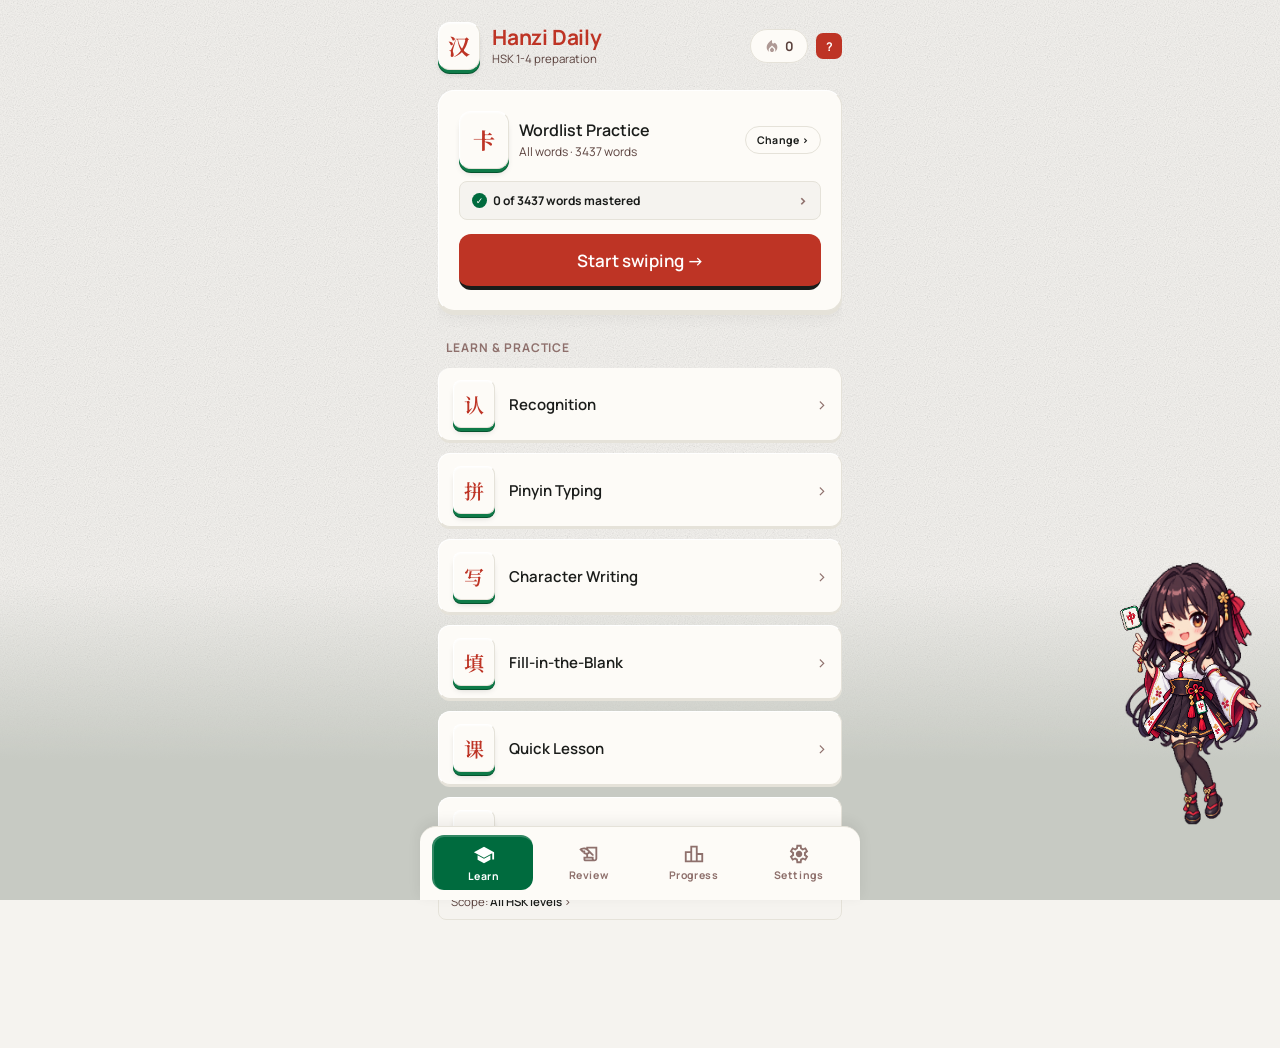
==== commit ccd45347: "Add Quick Lesson: a few words, drilled every way Pick a scope, take 5-20 words from it, and drill th" ====
--- a/index.html
+++ b/index.html
@@ -166,6 +166,11 @@
         <div class="tt">Fill-in-the-Blank</div>
         <div class="chev">›</div>
       </button>
+      <button class="listrow" onclick="goLesson()">
+        <div class="sealic quiet">课</div>
+        <div class="tt">Quick Lesson</div>
+        <div class="chev">›</div>
+      </button>
       <div class="listrow listrow-static">
         <div class="sealic quiet">温</div>
         <button class="tt listrow-maintap" onclick="startRefresher()">Refresher<span class="refresherbadge" id="refresherbadge" style="display:none"></span></button>
@@ -381,6 +386,45 @@
   </section>
 
   <!-- LEVEL SELECT -->
+  <section class="screen" id="scr-lesson">
+    <div class="topbar">
+      <button class="linkbtn" onclick="show('home')">← Home</button>
+      <h2>Quick Lesson</h2>
+      <button class="helpicon" onclick="openHelp()" aria-label="How to use">?</button>
+    </div>
+    <p class="hint">A few words at a time, drilled from every angle until they stick.</p>
+    <div class="rowcard">
+      <button class="listrow" onclick="openLessonScopePicker()">
+        <div class="sealic quiet">范</div>
+        <div class="tt">Draw words from<div class="lessonsub" id="lessonscopelabel">All words</div></div>
+        <div class="chev">›</div>
+      </button>
+    </div>
+    <div class="sechead">Words in this lesson</div>
+    <div class="lessonchips" id="lessonwordchips"></div>
+    <div class="lessonrow">
+      <button class="btn outline lessonbtn" onclick="reshuffleLessonWords()">↻ Shuffle</button>
+      <button class="btn outline lessonbtn" onclick="openLessonWordPicker()">Choose words</button>
+    </div>
+    <div class="sechead">How many words</div>
+    <div class="lessonopts" id="lessonnopts"></div>
+    <div class="sechead">How many questions</div>
+    <div class="lessonopts" id="lessonqopts"></div>
+    <p class="hint" id="lessonmodehint"></p>
+    <button class="btn primary lessonstart" onclick="startLesson()">Start lesson →</button>
+  </section>
+
+  <div class="qpicksheet" id="lessonwordsheet" onclick="if(event.target===this)closeLessonWordPicker()">
+    <div class="qpickpanel">
+      <div class="qpickhead">
+        <h3>Choose words</h3>
+        <button class="helpxbtn" onclick="closeLessonWordPicker()">✕</button>
+      </div>
+      <div class="lessonpickbar"><b id="lessonpickcount">0</b> chosen · <span id="lessonpickmax"></span></div>
+      <div class="qpicklist" id="lessonwordlist"></div>
+    </div>
+  </div>
+
   <section class="screen" id="scr-levels">
     <div class="topbar">
       <button class="linkbtn" onclick="show('modeselect')">← Back</button>
@@ -388,7 +432,7 @@
       <button class="helpicon" onclick="openHelp()" aria-label="How to use">?</button>
     </div>
     <div class="levelhintrow">
-      <p class="hint" id="levelhint">Each level tests only the words introduced at that level</p>
+      <p class="hint" id="levelhint">Each level covers its whole HSK band</p>
       <button class="multitogglebtn" id="multitogglebtn" onclick="toggleMultiLevelMode()">Select multiple</button>
     </div>
     <div class="rows" id="levelrows"></div>
@@ -1241,6 +1285,7 @@
 </nav>
 
 <script src="data.js"></script>
+<script src="categories.js"></script>
 <script src="app.js"></script>
 
 </body></html>
--- a/styles.css
+++ b/styles.css
@@ -1855,3 +1855,34 @@
 @media(prefers-reduced-motion:reduce){
   .splash-word{animation:none}
 }
+
+/* picker rows for the thematic categories: the expander is quieter than a
+   real choice, and subcategory rows sit indented under their parent */
+.wrow.catmore{padding:2px 0 8px 14px;min-height:0;background:none;border:none;box-shadow:none}
+.wrow.catmore .en{color:var(--quiet);font-size:11px;font-weight:700;letter-spacing:.04em;
+  text-transform:uppercase}
+.wrow.catsub{padding-left:26px}
+.wrow.catsub .py{font-size:13px;color:var(--muted)}
+/* second nesting level: a category inside one HSK band, and its subcategories */
+.wrow.catmore2{padding-left:30px}
+.wrow.catsub2{padding-left:42px}
+.wrow.catsub2 .py{font-size:12.5px}
+
+/* ---------- Quick Lesson ---------- */
+.lessonsub{font-size:11.5px;font-weight:600;color:var(--muted);margin-top:2px}
+.lessonchips{display:flex;flex-wrap:wrap;gap:7px;margin:2px 0 12px}
+.lessonchip{display:inline-flex;align-items:baseline;gap:5px;padding:6px 10px;border-radius:9px;
+  background:var(--tile-face);border:1.5px solid var(--tile-lo);border-top-color:var(--tile-hi);
+  box-shadow:var(--tile-lift)}
+.lessonchip b{font-family:var(--hanzi);font-size:16px;font-weight:600;color:var(--seal)}
+.lessonchip i{font-style:normal;font-size:10.5px;color:var(--quiet)}
+.lessonrow{display:flex;gap:9px;margin-bottom:6px}
+.lessonbtn{flex:1;font-size:12.5px;padding:9px 10px}
+.lessonopts{display:flex;gap:8px;margin:2px 0 10px}
+.lessonopt{flex:1;padding:11px 0;border-radius:10px;cursor:pointer;
+  background:var(--tile-face);color:var(--ink);font-family:var(--ui);font-size:14px;font-weight:700;
+  border:1.5px solid var(--tile-lo);border-top-color:var(--tile-hi);border-left-color:var(--tile-hi);
+  box-shadow:var(--tile-lift)}
+.lessonopt.on{background:var(--seal);color:#fff;border-color:var(--seal-deep);box-shadow:var(--tile-lift-hi)}
+.lessonstart{width:100%;margin-top:6px}
+.lessonpickbar{padding:0 2px 8px;font-size:12px;color:var(--muted);font-weight:600}
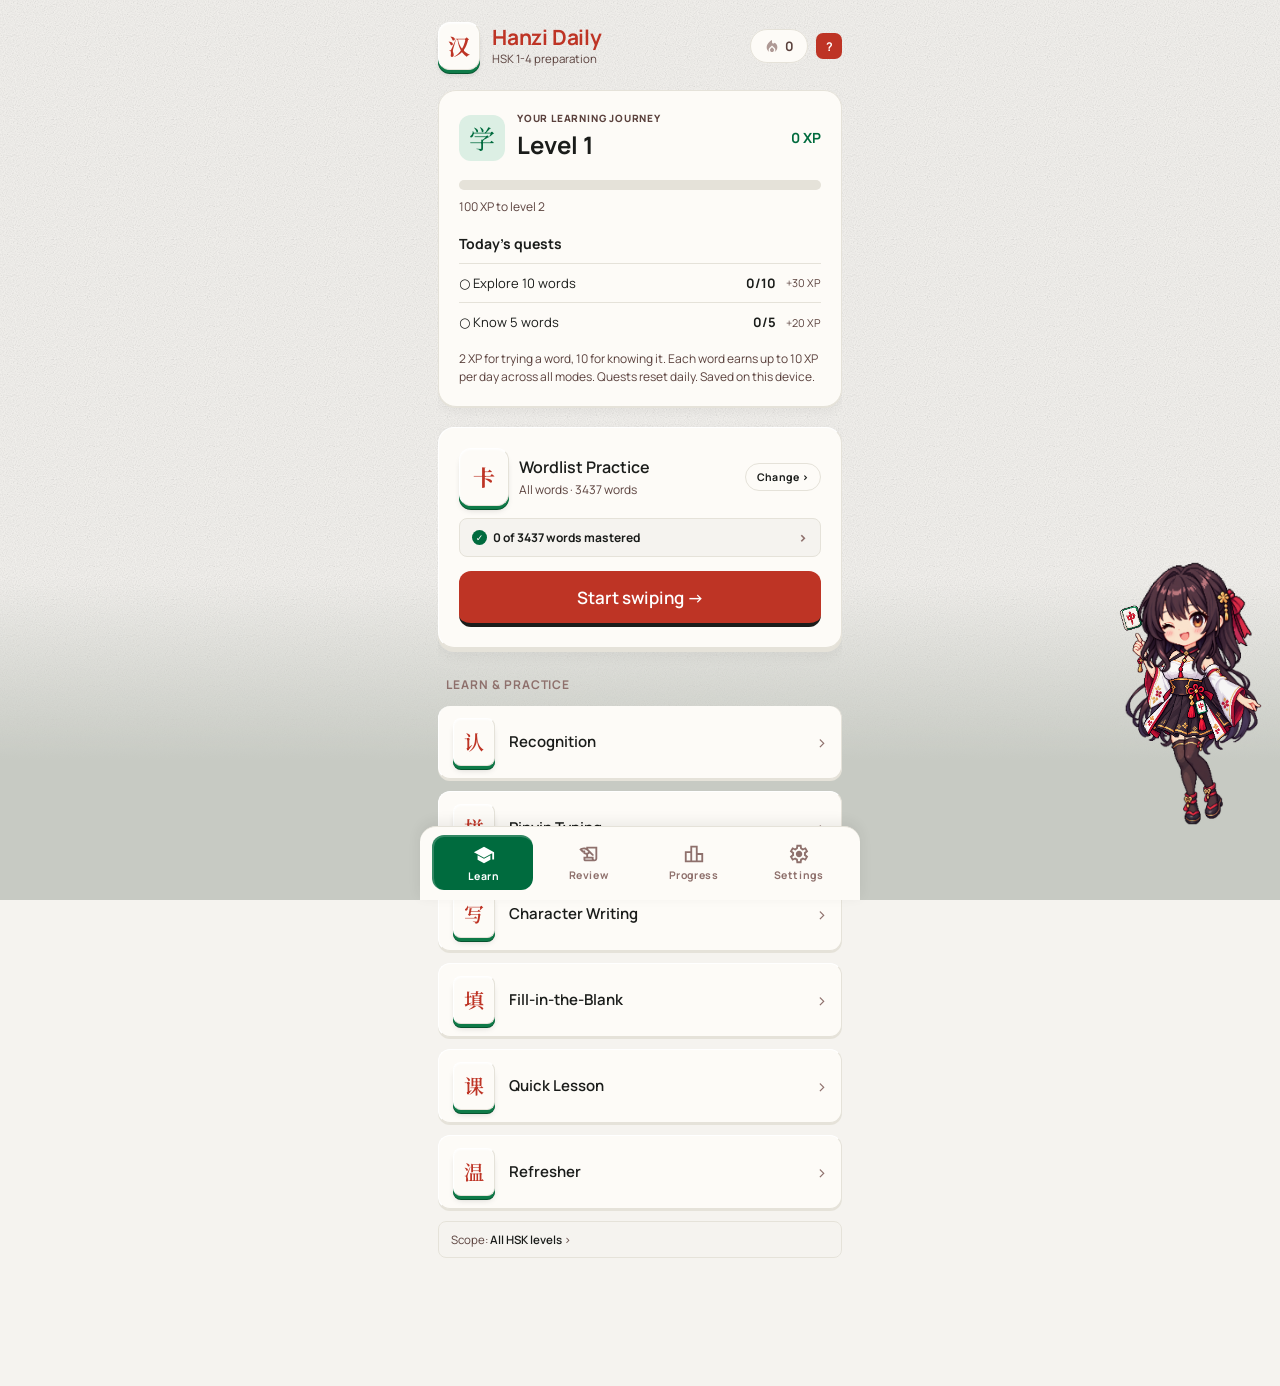
==== commit 2a8d2d30: "Add daily quests and persistent learning XP" ====
--- a/index.html
+++ b/index.html
@@ -1,1291 +1,1292 @@
-<!DOCTYPE html>
-<html lang="en"><head>
-<meta charset="UTF-8">
-<meta name="viewport" content="width=device-width, initial-scale=1.0, maximum-scale=1.0, user-scalable=no, viewport-fit=cover">
-<meta name="apple-mobile-web-app-capable" content="yes">
-<meta name="apple-mobile-web-app-status-bar-style" content="black-translucent">
-<meta name="apple-mobile-web-app-title" content="HSK Quiz">
-<title>HSK Preparation Quiz</title>
-
-<link rel="icon" href="favicon.ico" sizes="48x48">
-<link rel="icon" type="image/png" href="favicon-16.png" sizes="16x16">
-<link rel="icon" type="image/png" href="favicon-32.png" sizes="32x32">
-<link rel="apple-touch-icon" href="apple-touch-icon.png">
-<link rel="manifest" href="manifest.webmanifest">
-
-<link rel="preconnect" href="https://fonts.googleapis.com">
-<link rel="preconnect" href="https://fonts.gstatic.com" crossorigin="">
-<link href="https://fonts.googleapis.com/css2?family=Manrope:wght@400;500;600;700;800&family=Noto+Serif+SC:wght@400;600;700&display=swap" rel="stylesheet">
-<link rel="stylesheet" href="styles.css">
-</head>
-<body>
-<!-- Material Symbols paths (Apache-2.0), inlined so the icons cost no extra font
-     request and can never render as tofu if the web view is offline. -->
-<svg class="icsprite" aria-hidden="true" focusable="false">
-  <symbol id="ic-learn" viewBox="0 -960 960 960"><path d="M480-120 200-272v-240L40-600l440-240 440 240v320h-80v-276l-80 44v240L480-120Zm0-332 274-148-274-148-274 148 274 148Zm0 241 200-108v-151L480-360 280-470v151l200 108Z"/></symbol>
-  <symbol id="ic-learn-f" viewBox="0 -960 960 960"><path d="M840-280v-276L480-360 40-600l440-240 440 240v320h-80ZM480-120 200-272v-200l280 152 280-152v200L480-120Z"/></symbol>
-  <symbol id="ic-review" viewBox="0 -960 960 960"><path d="M320-160q-33 0-56.5-23.5T240-240v-120h120v-90q-35-2-66.5-15.5T236-506v-44h-46L60-680q36-46 89-65t107-19q27 0 52.5 4t51.5 15v-55h480v520q0 50-35 85t-85 35H320Zm120-200h240v80q0 17 11.5 28.5T720-240q17 0 28.5-11.5T760-280v-440H440v24l240 240v56h-56L510-514l-8 8q-14 14-29.5 25T440-464v104ZM224-630h92v86q12 8 25 11t27 3q23 0 41.5-7t36.5-25l8-8-56-56q-29-29-65-43.5T256-684q-20 0-38 3t-36 9l42 42Zm376 350H320v40h286q-3-9-4.5-19t-1.5-21Zm-280 40v-40 40Z"/></symbol>
-  <symbol id="ic-review-f" viewBox="0 -960 960 960"><path d="M320-160q-33 0-56.5-23.5T240-240v-120h120v-90q-35-2-66.5-15.5T236-506v-44h-46L60-680q36-46 89-65t107-19q27 0 52.5 4t51.5 15v-55h480v520q0 50-35 85t-85 35H320Zm120-200h240v80q0 17 11.5 28.5T720-240q17 0 28.5-11.5T760-280v-440H440v24l240 240v56h-56L510-514l-8 8q-14 14-29.5 25T440-464v104ZM224-630h92v86q12 8 25 11t27 3q23 0 41.5-7t36.5-25l8-8-56-56q-29-29-65-43.5T256-684q-20 0-38 3t-36 9l42 42Z"/></symbol>
-  <symbol id="ic-progress" viewBox="0 -960 960 960"><path d="M160-200h160v-320H160v320Zm240 0h160v-560H400v560Zm240 0h160v-240H640v240ZM80-120v-480h240v-240h320v320h240v400H80Z"/></symbol>
-  <symbol id="ic-progress-f" viewBox="0 -960 960 960"><path d="M80-120v-480h220v480H80Zm290 0v-720h220v720H370Zm290 0v-400h220v400H660Z"/></symbol>
-  <symbol id="ic-settings" viewBox="0 -960 960 960"><path d="m370-80-16-128q-13-5-24.5-12T307-235l-119 50L78-375l103-78q-1-7-1-13.5v-27q0-6.5 1-13.5L78-585l110-190 119 50q11-8 23-15t24-12l16-128h220l16 128q13 5 24.5 12t22.5 15l119-50 110 190-103 78q1 7 1 13.5v27q0 6.5-2 13.5l103 78-110 190-118-50q-11 8-23 15t-24 12L590-80H370Zm70-80h79l14-106q31-8 57.5-23.5T639-327l99 41 39-68-86-65q5-14 7-29.5t2-31.5q0-16-2-31.5t-7-29.5l86-65-39-68-99 42q-22-23-48.5-38.5T533-694l-13-106h-79l-14 106q-31 8-57.5 23.5T321-633l-99-41-39 68 86 64q-5 15-7 30t-2 32q0 16 2 31t7 30l-86 65 39 68 99-42q22 23 48.5 38.5T427-266l13 106Zm42-180q58 0 99-41t41-99q0-58-41-99t-99-41q-59 0-99.5 41T342-480q0 58 40.5 99t99.5 41Z"/></symbol>
-  <symbol id="ic-settings-f" viewBox="0 -960 960 960"><path d="m370-80-16-128q-13-5-24.5-12T307-235l-119 50L78-375l103-78q-1-7-1-13.5v-27q0-6.5 1-13.5L78-585l110-190 119 50q11-8 23-15t24-12l16-128h220l16 128q13 5 24.5 12t22.5 15l119-50 110 190-103 78q1 7 1 13.5v27q0 6.5-2 13.5l103 78-110 190-118-50q-11 8-23 15t-24 12L590-80H370Zm112-260q58 0 99-41t41-99q0-58-41-99t-99-41q-59 0-99.5 41T342-480q0 58 40.5 99t99.5 41Z"/></symbol>
-  <symbol id="ic-flame" viewBox="0 -960 960 960"><path d="M160-400q0-105 50-187t110-138q60-56 110-85.5l50-29.5v132q0 37 25 58.5t56 21.5q17 0 32.5-7t28.5-23l18-22q72 42 116 116.5T800-400q0 88-43 160.5T644-125q17-24 26.5-52.5T680-238q0-40-15-75.5T622-377L480-516 339-377q-29 29-44 64t-15 75q0 32 9.5 60.5T316-125q-70-42-113-114.5T160-400Zm320-4 85 83q17 17 26 38t9 45q0 49-35 83.5T480-120q-50 0-85-34.5T360-238q0-23 9-44.5t26-38.5l85-83Z"/></symbol>
-</svg>
-<!-- Splash: four mahjong tiles slam facedown, then tip up to reveal 学汉语吧.
-     Shown until the app has booted (min ~1.5s), then fades out and is removed. -->
-<div class="splash" id="splash" role="status" aria-label="Loading Hanzi Daily">
-  <div class="splash-tiles">
-    <div class="sp-wrap"><div class="sp-tile"><div class="sp-face sp-front"><span>学</span></div><div class="sp-face sp-back"></div><i class="sp-side sp-top"></i><i class="sp-side sp-bottom"></i><i class="sp-side sp-left"></i><i class="sp-side sp-right"></i></div></div>
-    <div class="sp-wrap sp-lead"><div class="sp-tile" id="sp-drop"><div class="sp-face sp-front"><span>汉</span></div><div class="sp-face sp-back"></div><i class="sp-side sp-top"></i><i class="sp-side sp-bottom"></i><i class="sp-side sp-left"></i><i class="sp-side sp-right"></i></div></div>
-    <div class="sp-wrap"><div class="sp-tile"><div class="sp-face sp-front"><span>语</span></div><div class="sp-face sp-back"></div><i class="sp-side sp-top"></i><i class="sp-side sp-bottom"></i><i class="sp-side sp-left"></i><i class="sp-side sp-right"></i></div></div>
-    <div class="sp-wrap"><div class="sp-tile"><div class="sp-face sp-front"><span>吧</span></div><div class="sp-face sp-back"></div><i class="sp-side sp-top"></i><i class="sp-side sp-bottom"></i><i class="sp-side sp-left"></i><i class="sp-side sp-right"></i></div></div>
-  </div>
-  <div class="splash-word">Hanzi Daily</div>
-</div>
-
-<script>
-/* Splash sequence: slam the 汉 tile down facedown, pause, then tip all four
-   forward with a little randomised settle so they read as real tiles on a
-   table. Loops while the app boots; hideSplash() below fades it out. */
-(function(){
-  var sp=document.getElementById("splash");if(!sp)return;
-  var tiles=[].slice.call(sp.querySelectorAll(".sp-tile"));
-  var drop=document.getElementById("sp-drop");
-  var dropWrap=drop.parentNode;
-  var reduce=window.matchMedia&&matchMedia("(prefers-reduced-motion: reduce)").matches;
-  var t0=Date.now(),timers=[],gone=false;
-  document.documentElement.classList.add("splashing");
-
-  function seq(){
-    if(gone)return;
-    tiles.forEach(function(t){
-      t.style.animation="none";
-      t.style.transform="rotateX(180deg) translate3d(0,0,0)";
-      t.classList.remove("sp-lit");     // facedown: edge-on sides stay hidden
-    });
-    dropWrap.style.animation="none";
-    dropWrap.style.opacity="0";
-    void drop.offsetWidth;                       // reflow, so the drop replays
-    drop.style.animation="spDrop .3s cubic-bezier(.8,0,1,1) forwards";
-    drop.classList.add("sp-lit");       // it tumbles, so its sides have area
-    dropWrap.style.animation="spFadeIn .3s linear forwards";
-    timers.push(setTimeout(function(){
-      dropWrap.style.opacity="1";
-      tiles.forEach(function(t){
-        t.style.setProperty("--tip-x",((Math.random()-.5)*6).toFixed(2)+"px");
-        t.style.setProperty("--tip-y",((Math.random()-.5)*6).toFixed(2)+"px");
-        t.style.setProperty("--tip-r",((Math.random()-.5)*8).toFixed(2)+"deg");
-        t.classList.add("sp-lit");      // tipping up: the edges come into view
-        t.style.animation="spReveal .6s cubic-bezier(.34,1.56,.64,1) forwards";
-      });
-      timers.push(setTimeout(seq,3000));        // .6s reveal + 2.4s to read
-    },300));                                     // the moment the tile lands
-  }
-
-  if(reduce){
-    tiles.forEach(function(t){t.style.transform="rotateX(15deg)";t.classList.add("sp-lit")});
-    dropWrap.style.opacity="1";
-  }else{
-    timers.push(setTimeout(seq,100));
-  }
-
-  function hide(){
-    if(gone)return;gone=true;
-    timers.forEach(clearTimeout);
-    document.documentElement.classList.remove("splashing");
-    sp.classList.add("sp-out");
-    setTimeout(function(){if(sp.parentNode)sp.parentNode.removeChild(sp)},450);
-  }
-  // let one full cycle land before dismissing, however fast the app booted
-  window.hideSplash=function(){
-    setTimeout(hide,Math.max(0,(reduce?500:1500)-(Date.now()-t0)));
-  };
-  window.addEventListener("load",function(){window.hideSplash()});
-  setTimeout(hide,6000);                         // never trap the user behind it
-})();
-</script>
-
-<div class="app">
-
-  <!-- HOME -->
-  <!-- Persistent app bar, shown on the four tab roots -->
-  <header class="appbar" id="appbar">
-    <div class="appbar-brand">
-      <div class="appbar-mark">汉</div>
-      <div class="appbar-titles">
-        <div class="appbar-title" id="appbartitle">Hanzi Daily</div>
-        <div class="appbar-sub" id="appbarsub">HSK 1-4 preparation</div>
-      </div>
-    </div>
-    <div class="appbar-actions">
-      <div class="streakflame" id="streakflame" aria-label="Daily streak">
-        <svg class="streakicon" aria-hidden="true"><use href="#ic-flame"/></svg><span id="streakcount">0</span>
-      </div>
-      <button class="helpicon" onclick="openHelp()" aria-label="How to use">?</button>
-    </div>
-  </header>
-
-  <section class="screen active" id="scr-home">
-    <div class="swipecard" id="swipecard">
-      <div class="swipe-head">
-        <div class="swipe-title">
-          <span class="swipe-ic">卡</span>
-          <div>
-            <div class="swipe-heading">Wordlist Practice</div>
-            <div class="swipe-sub" id="swipesub">All words · loading…</div>
-          </div>
-        </div>
-        <button class="qwrite-pick" onclick="openSwipeListPicker()">Change ›</button>
-      </div>
-      <button class="swipe-mastered" id="swipemastered" onclick="openMastery()">
-        <span id="swipemasteredtext">0 words mastered</span><span class="chev">›</span>
-      </button>
-      <button class="btn primary swipe-start" onclick="startSwipePractice()">Start swiping →</button>
-    </div>
-
-    <div class="rowcard">
-      <div class="rowsechead">Learn &amp; Practice</div>
-      <button class="listrow" onclick="goCategory('guessing')">
-        <div class="sealic quiet">认</div>
-        <div class="tt">Recognition</div>
-        <div class="chev">›</div>
-      </button>
-      <button class="listrow" onclick="goCategory('typing')">
-        <div class="sealic quiet">拼</div>
-        <div class="tt">Pinyin Typing</div>
-        <div class="chev">›</div>
-      </button>
-      <button class="listrow" onclick="goCategory('writing')">
-        <div class="sealic quiet">写</div>
-        <div class="tt">Character Writing</div>
-        <div class="chev">›</div>
-      </button>
-      <button class="listrow" onclick="goCategory('sentences')">
-        <div class="sealic quiet">填</div>
-        <div class="tt">Fill-in-the-Blank</div>
-        <div class="chev">›</div>
-      </button>
-      <button class="listrow" onclick="goLesson()">
-        <div class="sealic quiet">课</div>
-        <div class="tt">Quick Lesson</div>
-        <div class="chev">›</div>
-      </button>
-      <div class="listrow listrow-static">
-        <div class="sealic quiet">温</div>
-        <button class="tt listrow-maintap" onclick="startRefresher()">Refresher<span class="refresherbadge" id="refresherbadge" style="display:none"></span></button>
-        <button class="chev listrow-maintap" onclick="startRefresher()">›</button>
-      </div>
-      <button class="refresherscope-row" onclick="openRefresherScope()">Scope: <b id="refresherscopelabel">All HSK levels</b> ›</button>
-    </div>
-  </section>
-
-  <!-- REVIEW TAB -->
-  <section class="screen" id="scr-review">
-    <div class="rowcard">
-      <div class="rowsechead">Your words</div>
-      <button class="listrow" onclick="openWordlist()">
-        <div class="sealic">词</div>
-        <div class="tt">Word list</div>
-        <div class="chev">›</div>
-      </button>
-      <button class="listrow" onclick="renderMyWordlists();show('mywordlists')">
-        <div class="sealic quiet">册</div>
-        <div class="tt">My wordlists</div>
-        <div class="chev">›</div>
-      </button>
-      <button class="listrow listrow-last" onclick="openMastery()">
-        <div class="sealic jade">熟</div>
-        <div class="tt">Mastery</div>
-        <div class="chev">›</div>
-      </button>
-    </div>
-  </section>
-
-  <!-- PROGRESS TAB -->
-  <section class="screen" id="scr-progress">
-    <div class="rowcard">
-      <div class="rowsechead">Progress</div>
-      <button class="listrow" onclick="renderHistory();show('history')">
-        <div class="sealic jade">录</div>
-        <div class="tt">Past scores</div>
-        <div class="chev">›</div>
-      </button>
-      <button class="listrow" onclick="renderLeaderboard();show('leaderboard')">
-        <div class="sealic jade">榜</div>
-        <div class="tt">Leaderboard</div>
-        <div class="chev">›</div>
-      </button>
-      <button class="listrow listrow-last" onclick="renderStats();show('stats')">
-        <div class="sealic jade">统</div>
-        <div class="tt">Statistics</div>
-        <div class="chev">›</div>
-      </button>
-    </div>
-  </section>
-
-  <!-- SETTINGS TAB -->
-  <section class="screen" id="scr-settings">
-    <div class="rowcard">
-      <div class="rowsechead">Appearance</div>
-      <div class="listrow listrow-static listrow-last">
-        <div class="sealic quiet" id="themedot">暗</div>
-        <div class="tt">Theme</div>
-        <button class="settingbtn" onclick="toggleTheme()"><span id="themelabel">Dark</span></button>
-      </div>
-    </div>
-    <div class="rowcard">
-      <div class="rowsechead">Help</div>
-      <button class="listrow listrow-last" onclick="openHelp()">
-        <div class="sealic quiet">问</div>
-        <div class="tt">How to use</div>
-        <div class="chev">›</div>
-      </button>
-    </div>
-    <div class="versionfooter">v18.3 · Made by Marcus Lim @marcuslim621</div>
-  </section>
-
-  <!-- MODE SELECT -->
-  <!-- WORDLIST SWIPE PRACTICE -->
-  <section class="screen" id="scr-swipe">
-    <div class="qbar">
-      <button class="linkbtn" onclick="exitSwipe()">← Home</button>
-      <span class="score"><span id="swipeprog"></span></span>
-      <button class="helpicon" onclick="openHelp()" aria-label="How to use">?</button>
-    </div>
-    <div class="track"><div class="fill" id="swipefill"></div></div>
-    <div class="swipelabel" id="swipelistlabel"></div>
-
-    <div class="swipestage" id="swipestage">
-      <div class="swipecardface" id="swcard">
-        <button class="swipestar" id="swipestar" onclick="toggleSwipeStar()" aria-label="Star this word">☆</button>
-        <div class="swipe-inner" id="swinner">
-          <div class="swipe-hint left" id="swhintleft">✗ Don't know</div>
-          <div class="swipe-hint right" id="swhintright">✓ Know it</div>
-          <div class="swipe-front">
-            <div class="seal" id="swseal">1级</div>
-            <div class="zh" id="swzh">–</div>
-            <div class="prompt">Tap to reveal · swipe to answer</div>
-          </div>
-          <div class="swipe-back">
-            <div class="py" id="swpy">–</div>
-            <div class="en" id="swen">–</div>
-            <button class="swipewritebtn" onclick="openSwipeWrite()">✍ Practice writing</button>
-          </div>
-        </div>
-      </div>
-    </div>
-
-    <div class="swipeempty" id="swipeempty" style="display:none">
-      <div class="swipedone-scroll">
-        <div class="centerpiece">
-          <div class="heroghost-static">👍</div>
-          <h2>All done!</h2>
-          <p id="swipesummary"></p>
-        </div>
-        <div class="bigstats">
-          <div class="stat ok"><div class="v" id="swknowcount">0</div><div class="l">Know it</div></div>
-          <div class="stat bad"><div class="v" id="swunkcount">0</div><div class="l">Don't know</div></div>
-        </div>
-        <div class="sechead" id="swipemissedhead">Words to review</div>
-        <div class="swipemissed" id="swipemissed"></div>
-      </div>
-      <div class="swipedone-actions">
-        <button class="btn primary" style="width:100%" onclick="restartSwipe()">Practice again</button>
-        <button class="btn" style="width:100%;margin-top:10px" onclick="exitSwipe()">Done</button>
-      </div>
-    </div>
-
-    <div class="swipebtns" id="swipebtns">
-      <button class="swbtn no" onclick="swipeAnswer(false)">✗ Don't know</button>
-      <button class="swbtn yes" onclick="swipeAnswer(true)">✓ Know it</button>
-    </div>
-
-    <div class="swipehistory" id="swipehistory"></div>
-  </section>
-
-  <!-- SWIPE WORDLIST PICKER -->
-  <div class="qpicksheet" id="swipescopesheet" onclick="if(event.target===this)closeSwipeListPicker()">
-    <div class="qpickpanel">
-      <div class="qpickhead">
-        <h3>Choose a wordlist</h3>
-        <button class="helpxbtn" onclick="closeSwipeListPicker()">✕</button>
-      </div>
-      <div class="qpicklist" id="swipescopelist" style="padding-top:14px"></div>
-    </div>
-  </div>
-
-  <!-- SWIPE WRITING PRACTICE -->
-  <div class="swwoverlay" id="swwoverlay" onclick="if(event.target===this)closeSwipeWrite()">
-    <div class="swwpanel">
-      <div class="swwhead">
-        <div class="swwword">
-          <span class="zh" id="swwzh">–</span>
-          <span class="py" id="swwpy">–</span>
-        </div>
-        <button class="helpxbtn" onclick="closeSwipeWrite()" aria-label="Close writing practice">✕</button>
-      </div>
-      <div class="swwen" id="swwen">–</div>
-      <div class="charchips" id="swwchips"></div>
-      <div class="drawwrap">
-        <canvas id="swwcanvas"></canvas>
-        <div class="drawtools">
-          <button class="minibtn" onclick="swwClear()">Clear</button>
-          <button class="minibtn" onclick="swwUndo()">Undo</button>
-          <button class="minibtn" id="swwguidebtn" onclick="swwGuideToggle()">Guide: on</button>
-        </div>
-      </div>
-      <button class="btn primary" style="width:100%;margin-top:14px" onclick="closeSwipeWrite()">Done</button>
-    </div>
-  </div>
-
-  <section class="screen" id="scr-modeselect">
-    <div class="topbar">
-      <button class="linkbtn" onclick="show('home')">← Home</button>
-      <h2 id="mstitle">Choose mode</h2>
-      <button class="helpicon" onclick="openHelp()" aria-label="How to use">?</button>
-    </div>
-    <div class="modehead">
-      <h1 class="modeh1">Choose mode</h1>
-      <p class="modesub">Pick how you want to be tested</p>
-    </div>
-    <div class="modegrid">
-      <button class="picktile m-arcade" onclick="pickVariant('arcade')">
-        <span class="pickglyph">闯</span>
-        <span class="picktext">
-          <span class="picktt">Arcade</span>
-          <span class="pickdd">5 lives — one wrong answer costs a heart. Lose them all and it's game over.</span>
-        </span>
-        <span class="pickchev">›</span>
-      </button>
-      <button class="picktile m-comp" id="ms-competition" onclick="pickVariant('competition')">
-        <span class="pickglyph">赛</span>
-        <span class="picktext">
-          <span class="picktt">Competition</span>
-          <span class="pickdd">3 lives — enter your name when it's over and see who tops the board.</span>
-        </span>
-        <span class="pickchev">›</span>
-      </button>
-      <button class="picktile m-unlim" onclick="pickVariant('unlimited')">
-        <span class="pickglyph">练</span>
-        <span class="picktext">
-          <span class="picktt">Unlimited</span>
-          <span class="pickdd">No lives, no limits — drill for as long as you like.</span>
-        </span>
-        <span class="pickchev">›</span>
-      </button>
-      <button class="picktile m-timer" onclick="pickVariant('timer')">
-        <span class="pickglyph">时</span>
-        <span class="picktext">
-          <span class="picktt">Timer</span>
-          <span class="pickdd">2:00 on the clock — score as many as you can before time runs out.</span>
-        </span>
-        <span class="pickchev">›</span>
-      </button>
-    </div>
-  </section>
-
-  <!-- LEVEL SELECT -->
-  <section class="screen" id="scr-lesson">
-    <div class="topbar">
-      <button class="linkbtn" onclick="show('home')">← Home</button>
-      <h2>Quick Lesson</h2>
-      <button class="helpicon" onclick="openHelp()" aria-label="How to use">?</button>
-    </div>
-    <p class="hint">A few words at a time, drilled from every angle until they stick.</p>
-    <div class="rowcard">
-      <button class="listrow" onclick="openLessonScopePicker()">
-        <div class="sealic quiet">范</div>
-        <div class="tt">Draw words from<div class="lessonsub" id="lessonscopelabel">All words</div></div>
-        <div class="chev">›</div>
-      </button>
-    </div>
-    <div class="sechead">Words in this lesson</div>
-    <div class="lessonchips" id="lessonwordchips"></div>
-    <div class="lessonrow">
-      <button class="btn outline lessonbtn" onclick="reshuffleLessonWords()">↻ Shuffle</button>
-      <button class="btn outline lessonbtn" onclick="openLessonWordPicker()">Choose words</button>
-    </div>
-    <div class="sechead">How many words</div>
-    <div class="lessonopts" id="lessonnopts"></div>
-    <div class="sechead">How many questions</div>
-    <div class="lessonopts" id="lessonqopts"></div>
-    <p class="hint" id="lessonmodehint"></p>
-    <button class="btn primary lessonstart" onclick="startLesson()">Start lesson →</button>
-  </section>
-
-  <div class="qpicksheet" id="lessonwordsheet" onclick="if(event.target===this)closeLessonWordPicker()">
-    <div class="qpickpanel">
-      <div class="qpickhead">
-        <h3>Choose words</h3>
-        <button class="helpxbtn" onclick="closeLessonWordPicker()">✕</button>
-      </div>
-      <div class="lessonpickbar"><b id="lessonpickcount">0</b> chosen · <span id="lessonpickmax"></span></div>
-      <div class="qpicklist" id="lessonwordlist"></div>
-    </div>
-  </div>
-
-  <section class="screen" id="scr-levels">
-    <div class="topbar">
-      <button class="linkbtn" onclick="show('modeselect')">← Back</button>
-      <h2>Choose level</h2>
-      <button class="helpicon" onclick="openHelp()" aria-label="How to use">?</button>
-    </div>
-    <div class="levelhintrow">
-      <p class="hint" id="levelhint">Each level covers its whole HSK band</p>
-      <button class="multitogglebtn" id="multitogglebtn" onclick="toggleMultiLevelMode()">Select multiple</button>
-    </div>
-    <div class="rows" id="levelrows"></div>
-    <div id="levelwlsection" style="display:none">
-      <div class="sechead">My wordlists</div>
-      <p class="hint">Select one, then continue to filter by level</p>
-      <div class="rows" id="levelwlrows"></div>
-    </div>
-    <div class="stickybar" id="levelwlbar" style="display:none">
-      <div class="cnt"><b id="levelwlcount">0</b> selected</div>
-      <button class="btn primary" style="flex:1" onclick="confirmWordlistSelection()">Continue →</button>
-    </div>
-    <div class="stickybar" id="multilevelbar" style="display:none">
-      <div class="cnt"><b id="multilevelcount">0</b> levels selected</div>
-      <button class="btn primary" style="flex:1" onclick="startMultiLevel()">Continue →</button>
-    </div>
-  </section>
-
-  <!-- CUSTOM PICKER -->
-  <section class="screen" id="scr-wordlisteditor">
-    <div class="topbar">
-      <button class="linkbtn" onclick="show('mywordlists')">← Back</button>
-      <h2>Edit wordlist</h2>
-      <button class="linkbtn" onclick="deleteCurrentWordlist()">Delete</button>
-      <button class="helpicon" onclick="openHelp()" aria-label="How to use">?</button>
-    </div>
-    <input class="namebox" id="editorname" type="text" placeholder="Name this wordlist…" oninput="renameCurrentWordlist(this.value)">
-    <p class="hint">Pick the words that belong in this list. Changes save automatically.</p>
-    <button class="card" style="margin-bottom:12px" onclick="toggleAddWordForm()">
-      <div class="sealic quiet">＋</div>
-      <div><div class="tt">Add a new word</div>
-      <div class="dd">Not in the HSK lists? Type in your own word to learn</div></div>
-      <div class="chev" id="addwordchev">›</div>
-    </button>
-    <div id="addwordform" style="display:none;margin-bottom:14px">
-      <input class="searchbox" id="neword-zh" type="text" placeholder="Character(s), e.g. 加油">
-      <input class="searchbox" id="neword-py" type="text" placeholder="Pinyin with tone numbers, e.g. jia1you2" oninput="previewNewWordPinyin()">
-      <div class="hint" id="newordpreview" style="margin-top:-8px;min-height:18px"></div>
-      <input class="searchbox" id="neword-en" type="text" placeholder="English meaning, e.g. go for it / keep going">
-      <button class="btn primary" style="width:100%" onclick="addUserWord()">Add to this list</button>
-    </div>
-    <div class="tabs" id="editortabs"></div>
-    <input class="searchbox" id="editorsearch" type="text" placeholder="Search characters, pinyin or English" oninput="renderEditorList()">
-    <div class="minirow">
-      <button class="minibtn" onclick="editorBulk(true)">Select all shown</button>
-      <button class="minibtn" onclick="editorBulk(false)">Clear shown</button>
-      <button class="minibtn" onclick="editorClearAll()">Clear all</button>
-    </div>
-    <div class="rows" id="editorlist"></div>
-    <div class="stickybar">
-      <div class="cnt"><b id="editorcount">0</b> words in this list</div>
-      <button class="btn primary" style="flex:1" onclick="show('mywordlists');renderMyWordlists()">Done</button>
-    </div>
-  </section>
-
-  <!-- MY WORDLISTS (management) -->
-  <section class="screen" id="scr-mywordlists">
-    <div class="topbar">
-      <button class="linkbtn" onclick="show('wordlist')">← Back</button>
-      <h2>My wordlists</h2>
-      <button class="helpicon" onclick="openHelp()" aria-label="How to use">?</button>
-    </div>
-    <p class="hint">Build your own named wordlists, then test them from any practice category</p>
-    <div class="cards">
-      <button class="card" onclick="createNewWordlist()">
-        <div class="sealic">＋</div>
-        <div><div class="tt">New wordlist</div>
-        <div class="dd">Start a fresh named list and pick words for it</div></div>
-        <div class="chev">›</div>
-      </button>
-    </div>
-    <div class="sechead">Your lists</div>
-    <div class="rows" id="mywordlistrows"></div>
-  </section>
-
-  <!-- WORDLIST LEVEL FILTER -->
-  <section class="screen" id="scr-wordlistlevels">
-    <div class="topbar">
-      <button class="linkbtn" onclick="show('levels')">← Back</button>
-      <h2>Choose level</h2>
-      <button class="helpicon" onclick="openHelp()" aria-label="How to use">?</button>
-    </div>
-    <p class="hint" id="wordlistlevelshint">Only words from your selected wordlist(s) are included</p>
-    <div class="rows" id="wordlistlevelrows"></div>
-  </section>
-
-  <!-- QUIZ -->
-  <section class="screen" id="scr-quiz">
-    <div class="qbar">
-      <button class="linkbtn" onclick="endEarly()">End test</button>
-      <span class="score"><span class="ok" id="qok">✓ 0</span> &nbsp;<span class="bad" id="qbad">✗ 0</span> &nbsp;<span id="qprog"></span></span>
-      <button class="helpicon" onclick="openHelp()" aria-label="How to use">?</button>
-    </div>
-    <div class="track"><div class="fill" id="qfill"></div></div>
-    <div class="heartsrow" id="qhearts"></div>
-    <div class="charcard" id="qcard">
-      <div class="streakbadge" id="qcardstreak"></div>
-      <div class="seal" id="qseal">1级</div>
-      <div class="zh" id="qchar">–</div>
-      <div class="prompt">What is this?</div>
-    </div>
-    <div class="qsection">
-      <div class="qlabel"><span class="num">1</span> English translation</div>
-      <div class="opts" id="opts-en"></div>
-    </div>
-    <div class="qsection">
-      <div class="qlabel"><span class="num">2</span> Pinyin — <span id="pyhint">answer above first</span></div>
-      <div class="opts pinyin off" id="opts-py"></div>
-    </div>
-    <button class="nextbtn" id="qnext" disabled="" onclick="nextWord()">Next →</button>
-  </section>
-
-  <!-- TYPING QUIZ -->
-  <section class="screen" id="scr-typequiz">
-    <div class="qbar">
-      <button class="linkbtn" onclick="typeEndEarly()">End test</button>
-      <span class="score"><span class="ok" id="tok">✓ 0</span> &nbsp;<span class="bad" id="tbad">✗ 0</span> &nbsp;<span id="tprog"></span></span>
-      <button class="helpicon" onclick="openHelp()" aria-label="How to use">?</button>
-    </div>
-    <div class="track"><div class="fill" id="tfill"></div></div>
-    <div class="heartsrow" id="thearts"></div>
-    <div class="charcard" id="tcard">
-      <div class="streakbadge" id="tcardstreak"></div>
-      <div class="seal" id="tseal">1级</div>
-      <div class="zh" id="tchar">–</div>
-      <div class="prompt">Type the pinyin</div>
-    </div>
-    <input class="typeinput" id="tinput" type="text" autocomplete="off" autocapitalize="off" autocorrect="off" spellcheck="false" placeholder="e.g. nihao" onkeydown="typeKey(event)">
-    <div class="typeresult" id="tresult">Tones aren't needed — for ü you can type u or v</div>
-    <button class="nextbtn" id="tbtn" onclick="typeAction()">Check</button>
-  </section>
-
-  <!-- WRITING QUIZ -->
-  <section class="screen" id="scr-writequiz">
-    <div class="qbar">
-      <button class="linkbtn" onclick="writeEndEarly()">End test</button>
-      <span class="score"><span class="ok" id="wok">✓ 0</span> &nbsp;<span class="bad" id="wbad">✗ 0</span> &nbsp;<span id="wprog"></span></span>
-      <button class="helpicon" onclick="openHelp()" aria-label="How to use">?</button>
-    </div>
-    <div class="track"><div class="fill" id="wfill"></div></div>
-    <div class="heartsrow" id="whearts"></div>
-    <div class="wprompt" id="wcard">
-      <div class="streakbadge" id="wcardstreak"></div>
-      <div class="en" id="wen">–</div>
-      <div class="hint2">Draw the character from memory</div>
-      <div class="wreveal" id="wreveal">
-        <div class="zh" id="wzh"></div>
-        <div class="py" id="wpy"></div>
-      </div>
-    </div>
-    <div class="drawwrap">
-      <canvas id="wcanvas"></canvas>
-      <div class="drawtools">
-        <button class="minibtn" onclick="writeUndo()">Undo</button>
-        <button class="minibtn" onclick="writeClear()">Clear</button>
-        <div class="pencolors" id="wpencolors">
-          <span class="pclabel">Mark:</span>
-          <button class="pencolor ink on" id="pc-ink" onclick="setPenColor('ink')" aria-label="Default pen"></button>
-          <button class="pencolor green" id="pc-green" onclick="setPenColor('green')" aria-label="Green pen"></button>
-          <button class="pencolor red" id="pc-red" onclick="setPenColor('red')" aria-label="Red pen"></button>
-        </div>
-      </div>
-    </div>
-    <button class="nextbtn" id="wrevealbtn" onclick="writeReveal()" style="margin-top:14px">Reveal →</button>
-    <div class="gradebtns" id="wgrade">
-      <button class="btn badbtn" onclick="writeGrade(false)">✗ Got it wrong</button>
-      <button class="btn good" onclick="writeGrade(true)">✓ Got it right</button>
-    </div>
-  </section>
-
-  <!-- SENTENCE QUIZ -->
-  <section class="screen" id="scr-sentquiz">
-    <div class="qbar">
-      <button class="linkbtn" onclick="sentEndEarly()">End test</button>
-      <span class="score"><span class="ok" id="sok">✓ 0</span> &nbsp;<span class="bad" id="sbad">✗ 0</span> &nbsp;<span id="sprog"></span></span>
-      <button class="helpicon" onclick="openHelp()" aria-label="How to use">?</button>
-    </div>
-    <div class="track"><div class="fill" id="sfill"></div></div>
-    <div class="heartsrow" id="shearts"></div>
-    <div class="sentcard" id="scard">
-      <div class="streakbadge" id="scardstreak"></div>
-      <div class="zh" id="ssent">–</div>
-      <div class="reveal" id="sreveal">
-        <div class="py" id="srevealpy"></div>
-        <div class="en" id="srevealen"></div>
-      </div>
-    </div>
-    <div class="qsection">
-      <div class="qlabel"><span class="num">选</span> Choose the word that completes the sentence</div>
-      <div class="opts hanziopts" id="opts-sent"></div>
-    </div>
-    <button class="nextbtn" id="snext" disabled="" onclick="sentNext()">Next →</button>
-  </section>
-
-  <!-- SUMMARY -->
-  <section class="screen" id="scr-summary">
-    <div class="donehead">
-      <h1>All Done!</h1>
-      <p id="sumlabel"></p>
-      <p class="bestflag" id="sumbest">★ New personal best</p>
-    </div>
-    <div class="herotile">
-      <span class="l">Accuracy</span>
-      <span class="v" id="sumacc">0%</span>
-    </div>
-    <div class="bigstats">
-      <div class="stat ok"><div class="v" id="sumok">0</div><div class="l">Correct</div></div>
-      <div class="stat bad"><div class="v" id="sumbad">0</div><div class="l">Wrong</div></div>
-    </div>
-    <div class="sechead">Word breakdown</div>
-    <div class="breakdown" id="sumwords"></div>
-    <div class="btnrow">
-      <button class="btn primary" onclick="playAgain()">Play again</button>
-      <button class="btn outline" onclick="show('home')">Home</button>
-    </div>
-  </section>
-
-  <!-- GAME OVER -->
-  <section class="screen" id="scr-gameover">
-    <div class="centerpiece"><div class="sealic lg quiet">败</div><h2>Game over</h2><p id="golivestext">You used all 5 lives</p>
-      <p class="bestflag" id="gobest">★ New personal best</p></div>
-    <div class="bigstats">
-      <div class="stat ok"><div class="v" id="gook">0</div><div class="l">Correct</div></div>
-      <div class="stat bad"><div class="v" id="gobad">0</div><div class="l">Wrong</div></div>
-      <div class="stat acc"><div class="v" id="goacc">0%</div><div class="l">Accuracy</div></div>
-    </div>
-    <div class="compentry" id="compentry" style="display:none">
-      <div class="sechead">Enter your name for the leaderboard</div>
-      <div class="compentry-row">
-        <input class="compentry-input" id="compname" maxlength="18" placeholder="Your name" autocomplete="off">
-        <button class="btn primary" id="compsubmitbtn" onclick="submitCompetitionScore()">Submit</button>
-      </div>
-      <p class="compentry-done" id="compdone" style="display:none">✓ Saved to the HSK <span id="compdonelevel"></span> leaderboard</p>
-    </div>
-    <div class="btnrow">
-      <button class="btn primary" onclick="playAgain()">Try again</button>
-      <button class="btn outline" onclick="show('home')">Home</button>
-    </div>
-    <div class="sechead">Words you got wrong</div>
-    <div class="breakdown" id="gowords"></div>
-  </section>
-
-  <!-- HISTORY -->
-  <section class="screen" id="scr-history">
-    <div class="topbar">
-      <button class="linkbtn" onclick="show('home')">← Home</button>
-      <h2>Past scores</h2>
-      <button class="linkbtn" onclick="clearHistory()">Clear all</button>
-      <button class="helpicon" onclick="openHelp()" aria-label="How to use">?</button>
-    </div>
-    <div class="rows" id="historylist"></div>
-  </section>
-
-  <!-- LEADERBOARD -->
-  <section class="screen" id="scr-leaderboard">
-    <div class="topbar">
-      <button class="linkbtn" onclick="show('home')">← Home</button>
-      <h2>Leaderboard</h2>
-      <button class="linkbtn" onclick="clearBest()">Clear all</button>
-      <button class="helpicon" onclick="openHelp()" aria-label="How to use">?</button>
-    </div>
-    <p class="hint">Your highest number of correct answers in a single session, per mode</p>
-    <div class="rows" id="lblist"></div>
-
-    <div class="sechead" style="margin-top:26px;display:flex;align-items:center;justify-content:space-between">
-      <span>🏆 Competition — by level</span>
-      <button class="linkbtn" onclick="clearCompBoard()" style="text-transform:none;letter-spacing:0;font-weight:600">Clear all</button>
-    </div>
-    <div class="statfilters" id="compboardtabs"></div>
-    <div class="rows" id="compboardlist"></div>
-  </section>
-
-  <!-- STATISTICS -->
-  <section class="screen" id="scr-stats">
-    <div class="topbar">
-      <button class="linkbtn" onclick="show('home')">← Home</button>
-      <h2>Statistics</h2>
-      <button class="linkbtn" onclick="clearWordStats()">Clear all</button>
-      <button class="helpicon" onclick="openHelp()" aria-label="How to use">?</button>
-    </div>
-    <div class="statgrid" id="statoverview"></div>
-
-    <div class="chartcard">
-      <div class="chead"><span class="ct">Accuracy trend</span><span class="cs" id="chartacctitle"></span></div>
-      <div id="chartacc"></div>
-    </div>
-    <div class="chartcard">
-      <div class="chead"><span class="ct">Practice activity</span><span class="cs">Last 14 days</span></div>
-      <div id="chartactivity"></div>
-    </div>
-
-    <div class="sechead">Word mastery</div>
-    <input class="stat-searchbar" id="statsearch" placeholder="Search characters, pinyin or English…" oninput="renderStatWords()">
-    <div class="statfilters" id="statfilters">
-      <div class="chip active" data-sort="worst" onclick="setStatSort('worst')">Needs work</div>
-      <div class="chip" data-sort="best" onclick="setStatSort('best')">Mastered</div>
-      <div class="chip" data-sort="recent" onclick="setStatSort('recent')">Recently seen</div>
-      <div class="chip" data-sort="most" onclick="setStatSort('most')">Most practiced</div>
-    </div>
-    <div class="rows" id="statwordlist"></div>
-  </section>
-
-  <!-- MASTERY BREAKDOWN (opened from the Wordlist Practice card on the home page) -->
-  <section class="screen" id="scr-mastery">
-    <div class="topbar">
-      <button class="linkbtn" onclick="show('home')">← Home</button>
-      <h2>Mastery</h2>
-      <button class="helpicon" onclick="openHelp()" aria-label="How to use">?</button>
-    </div>
-    <div class="masterycard">
-      <div class="masteryscope" id="masteryscope">All words</div>
-      <div class="masterytrack"><div class="fill" id="masteryfill"></div></div>
-      <div class="masterysub" id="masterysub">0 of 0 mastered</div>
-    </div>
-    <div class="tabs" id="masterytabs"></div>
-    <div class="rows" id="masterylist"></div>
-  </section>
-
-  <!-- WORD LIST -->
-  <section class="screen" id="scr-wordlist">
-    <div class="topbar">
-      <button class="linkbtn" onclick="show('home')">← Home</button>
-      <h2>Word list</h2>
-      <button class="linkbtn" onclick="renderMyWordlists();show('mywordlists')">My wordlists</button>
-      <button class="helpicon" onclick="openHelp()" aria-label="How to use">?</button>
-    </div>
-    <div class="wlsearchrow">
-      <input class="searchbox" id="wlsearch" type="text" placeholder="Search characters, pinyin or English" oninput="renderWordlist()">
-      <button class="wlfilterbtn" id="wlfilterbtn" onclick="toggleWlFilters()" aria-label="Filter by part of speech">⚙︎</button>
-    </div>
-    <div class="tabs wl-underline" id="wltabs"></div>
-    <div class="posfilters" id="wlposfilters" style="display:none"></div>
-    <div class="wlmetarow">
-      <span class="wlcount" id="wlcount"></span>
-      <button class="wladdlink" onclick="toggleWlAddForm()"><span id="wladdchev">＋</span>Add word</button>
-    </div>
-    <div class="addwordcard" id="wladdcard">
-      <div class="awc-body" id="wladdbody">
-        <input id="wladd-zh" placeholder="Character(s), e.g. 加油" oninput="previewWlAddPinyin()">
-        <input id="wladd-py" placeholder="Pinyin with tone numbers, e.g. jia1you2" oninput="previewWlAddPinyin()">
-        <div class="awc-preview" id="wladdpreview"></div>
-        <input id="wladd-en" placeholder="English meaning, e.g. go for it / keep going">
-        <div class="awc-poslabel">Part of speech</div>
-        <div class="awc-poschips" id="wladdposchips"></div>
-        <div class="awc-hint">Already have this character? Add it again with its own pinyin, meaning and part of speech — it becomes a separate entry you can star and track on its own.</div>
-        <button class="btn primary" style="width:100%" onclick="submitWlAddWord()">Add word</button>
-      </div>
-    </div>
-    <div class="rows" id="wllist"></div>
-  </section>
-
-  <!-- WORD DETAIL -->
-  <section class="screen" id="scr-worddetail">
-    <div class="topbar">
-      <button class="linkbtn" onclick="backFromDetail()">← Back</button>
-      <h2>Word detail</h2>
-      <button class="helpicon" onclick="openHelp()" aria-label="How to use">?</button>
-    </div>
-    <div class="detailcard">
-      <div class="seal" id="dseal">1级</div>
-      <div class="zh" id="dchar">–</div>
-      <div class="py" id="dpy">–</div>
-      <div class="en" id="den">–</div>
-      <div style="margin-top:8px"><span class="poschip" id="dpos">–</span></div>
-    </div>
-    <div class="tabs" id="dtabs">
-      <button class="tab on" onclick="detailTab('write')">Writing practice</button>
-      <button class="tab" onclick="detailTab('sentences')">My sentences</button>
-    </div>
-    <div id="panel-write">
-    <div class="charchips" id="dchips"></div>
-    <div class="drawwrap">
-      <canvas id="dcanvas"></canvas>
-      <div class="drawtools">
-        <button class="minibtn" onclick="drawClear()">Clear</button>
-        <button class="minibtn" id="dguidebtn" onclick="drawGuideToggle()">Guide: on</button>
-      </div>
-    </div>
-    </div>
-    <div id="panel-sentences" style="display:none">
-      <div class="rows" id="mysentlist"></div>
-      <div class="sechead">Add a sentence</div>
-      <input class="searchbox" id="msinput" type="text" placeholder="Type a Chinese sentence using this word…">
-      <input class="searchbox" id="mspyinput" type="text" placeholder="Pinyin (optional)">
-      <input class="searchbox" id="msenginput" type="text" placeholder="English translation (optional)">
-      <button class="btn primary" style="width:100%" onclick="addMySentence()">Add sentence</button>
-    </div>
-  </section>
-
-  <div class="lightbox" id="drawlightbox" onclick="this.classList.remove('show')">
-    <img id="drawlightboximg" src="" alt="Your drawing">
-  </div>
-
-  <!-- REFRESHER SCOPE PICKER -->
-  <div class="qpicksheet" id="refscopesheet" onclick="if(event.target===this)closeRefresherScope()">
-    <div class="qpickpanel">
-      <div class="qpickhead">
-        <h3>Refresher scope</h3>
-        <button class="helpxbtn" onclick="closeRefresherScope()">✕</button>
-      </div>
-      <div class="qpicklist" id="refscopelist" style="padding-top:14px"></div>
-      <div style="padding:4px 20px 20px">
-        <button class="btn primary" style="width:100%" onclick="saveRefresherScope()">Done</button>
-      </div>
-    </div>
-  </div>
-
-  <!-- EDIT CUSTOM WORD -->
-  <div class="qpicksheet" id="editwordsheet" onclick="if(event.target===this)closeEditWord()">
-    <div class="qpickpanel">
-      <div class="qpickhead">
-        <h3>Edit word</h3>
-        <button class="helpxbtn" onclick="closeEditWord()">✕</button>
-      </div>
-      <div style="padding:14px 20px 20px">
-        <input id="ewzh" placeholder="Character(s)" oninput="previewEwPinyin()" style="width:100%;padding:10px 12px;border-radius:9px;border:1px solid var(--line);background:var(--bg);color:var(--ink);font-size:13.5px;font-family:var(--ui);margin-bottom:8px">
-        <input id="ewpy" placeholder="Pinyin with tone numbers" oninput="previewEwPinyin()" style="width:100%;padding:10px 12px;border-radius:9px;border:1px solid var(--line);background:var(--bg);color:var(--ink);font-size:13.5px;font-family:var(--ui);margin-bottom:8px">
-        <div class="awc-preview" id="ewpreview" style="color:var(--seal)"></div>
-        <input id="ewen" placeholder="English meaning" style="width:100%;padding:10px 12px;border-radius:9px;border:1px solid var(--line);background:var(--bg);color:var(--ink);font-size:13.5px;font-family:var(--ui);margin-bottom:14px">
-        <div class="awc-poslabel">Part of speech</div>
-        <div class="awc-poschips" id="ewposchips" style="margin-bottom:16px"></div>
-        <button class="btn primary" style="width:100%" onclick="saveEditWord()">Save changes</button>
-      </div>
-    </div>
-  </div>
-
-  <!-- HOW TO USE MODAL -->
-  <div class="helpoverlay" id="helpoverlay" onclick="closeHelp(event)">
-    <div class="helppanel" id="helppanel">
-      <div class="helpdrag"></div>
-      <div class="helpheader">
-        <div class="help-page-counter" id="help-page-counter">Page 1/3</div>
-        <button class="helpxbtn" onclick="closeHelp()">✕</button>
-      </div>
-
-      <div class="helpviewport" id="helpviewport" ontouchstart="helpTouchStart(event)" ontouchend="helpTouchEnd(event)">
-        <div class="helptrack" id="helptrack">
-          <!-- PAGE 0 -->
-          <div class="helppage">
-            <div class="helppage-content">
-              <div>
-                <div class="helpcatrow">
-                  <div class="helpcaticon" style="background:#BE3425">词</div>
-                  <span class="helpcatlabel">LEARN</span>
-                </div>
-                <div class="helpsub">
-                  <div class="helpsubimg">
-                    <div class="demoscreen" role="img" aria-label="Animation of a word list scrolling through HSK vocabulary">
-                      <div class="demohead"><div class="demotabs">
-                        <span class="demotab on">HSK 1</span><span class="demotab">HSK 2</span><span class="demotab">HSK 3</span><span class="demotab">HSK 4</span>
-                      </div></div>
-                      <div class="demobody">
-                        <div class="demofade top"></div>
-                        <div class="demoscroll">
-                          <div class="demorow"><span class="zh">我</span><span><div class="py">wǒ</div><div class="en">I, me</div></span></div>
-                          <div class="demorow"><span class="zh">你</span><span><div class="py">nǐ</div><div class="en">you</div></span></div>
-                          <div class="demorow"><span class="zh">好</span><span><div class="py">hǎo</div><div class="en">good</div></span></div>
-                          <div class="demorow"><span class="zh">谢谢</span><span><div class="py">xièxie</div><div class="en">thanks</div></span></div>
-                          <div class="demorow"><span class="zh">中国</span><span><div class="py">zhōngguó</div><div class="en">China</div></span></div>
-                          <div class="demorow"><span class="zh">学习</span><span><div class="py">xuéxí</div><div class="en">to study</div></span></div>
-                          <div class="demorow"><span class="zh">我</span><span><div class="py">wǒ</div><div class="en">I, me</div></span></div>
-                          <div class="demorow"><span class="zh">你</span><span><div class="py">nǐ</div><div class="en">you</div></span></div>
-                          <div class="demorow"><span class="zh">好</span><span><div class="py">hǎo</div><div class="en">good</div></span></div>
-                          <div class="demorow"><span class="zh">谢谢</span><span><div class="py">xièxie</div><div class="en">thanks</div></span></div>
-                          <div class="demorow"><span class="zh">中国</span><span><div class="py">zhōngguó</div><div class="en">China</div></span></div>
-                          <div class="demorow"><span class="zh">学习</span><span><div class="py">xuéxí</div><div class="en">to study</div></span></div>
-                        </div>
-                        <div class="demofade bot"></div>
-                      </div>
-                    </div>
-                  </div>
-                  <div class="helpsubhead">Browse every HSK word</div>
-                  <div class="helpsubtext">Filter by level (HSK 1–4), part of speech, or search by character, pinyin, or English. Pin important words to a dedicated tab for quick access.</div>
-                </div>
-              </div>
-            </div>
-          </div>
-          <!-- PAGE 1 -->
-          <div class="helppage">
-            <div class="helppage-content">
-              <div>
-                <div class="helpcatrow">
-                  <div class="helpcaticon" style="background:#BE3425">词</div>
-                  <span class="helpcatlabel">LEARN</span>
-                </div>
-                <div class="helpsub">
-                  <div class="helpsubimg">
-                    <div class="demoscreen" role="img" aria-label="Animation of adding a word to a custom wordlist">
-                      <div class="demohead"><div class="demolistname">My HSK list</div></div>
-                      <div class="demobody demopad">
-                        <div class="demorow"><span class="zh">苹果</span><span><div class="py">píngguǒ</div><div class="en">apple</div></span><span class="tk done">✓</span></div>
-                        <div class="demorow adding"><span class="zh">朋友</span><span><div class="py">péngyou</div><div class="en">friend</div></span><span class="tk">✓</span><span class="demotap"></span></div>
-                        <div class="demorow"><span class="zh">医生</span><span><div class="py">yīshēng</div><div class="en">doctor</div></span><span class="tk"></span></div>
-                        <div class="demotoast">Added to your list ✓</div>
-                      </div>
-                    </div>
-                  </div>
-                  <div class="helpsubhead">Build your own wordlists</div>
-                  <div class="helpsubtext">Create named sets, mix any HSK levels, and add custom words not in the standard lists — great for vocabulary from classes or daily life.</div>
-                </div>
-              </div>
-            </div>
-          </div>
-          <!-- PAGE 2 -->
-          <div class="helppage">
-            <div class="helppage-content">
-              <div>
-                <div class="helpcatrow">
-                  <div class="helpcaticon" style="background:#BE3425">词</div>
-                  <span class="helpcatlabel">LEARN</span>
-                </div>
-                <div class="helpsub">
-                  <div class="helpsubimg">
-                    <div class="demoscreen demodraw" role="img" aria-label="Animation of a character being traced stroke by stroke on a practice grid">
-                      <div class="demohead"><div class="ddzh">大</div><div class="ddpy">dà · big</div></div>
-                      <div class="demobody">
-                        <svg class="demogrid" viewBox="0 0 100 100" xmlns="http://www.w3.org/2000/svg">
-                          <rect class="gline gbox" x="4" y="4" width="92" height="92" rx="6"/>
-                          <line class="gline gdash" x1="50" y1="4" x2="50" y2="96"/>
-                          <line class="gline gdash" x1="4" y1="50" x2="96" y2="50"/>
-                          <line class="gline gdash" x1="4" y1="4" x2="96" y2="96"/>
-                          <line class="gline gdash" x1="96" y1="4" x2="4" y2="96"/>
-                          <text class="gchar" x="50" y="50" text-anchor="middle" dominant-baseline="central">大</text>
-                          <path class="stroke s1" d="M20,40 L80,40"/>
-                          <path class="stroke s2" d="M52,24 Q46,52 24,82"/>
-                          <path class="stroke s3" d="M48,46 Q64,64 82,82"/>
-                        </svg>
-                      </div>
-                    </div>
-                  </div>
-                  <div class="helpsubhead">Dive into any word</div>
-                  <div class="helpsubtext">Tap a word to open its detail view. Trace the character on a guided practice grid, or save your own example sentences with pinyin and English.</div>
-                </div>
-              </div>
-            </div>
-          </div>
-          <!-- PAGE 3 -->
-          <div class="helppage">
-            <div class="helppage-content">
-              <div>
-                <div class="helpcatrow">
-                  <div class="helpcaticon" style="background:#3A5A78">认</div>
-                  <span class="helpcatlabel">PRACTICE</span>
-                </div>
-                <div class="helpsub">
-                  <div class="helpsubimg">
-                    <div class="demoscreen demoquiz" role="img" aria-label="Animation of choosing the correct English meaning for a character">
-                      <div class="demoqprompt"><span class="demoqzh">学习</span><span class="demoqhint">What does this mean?</span></div>
-                      <div class="demoqopts">
-                        <div class="demoopt">to sleep</div>
-                        <div class="demoopt correct">to study<span class="demotap center"></span></div>
-                        <div class="demoopt">to run</div>
-                        <div class="demoopt">to eat</div>
-                      </div>
-                      <div class="demotoast">✓ Correct</div>
-                    </div>
-                  </div>
-                  <div class="helpsubhead">Meaning — spot the right translation</div>
-                  <div class="helpsubtext">See the character and choose the correct English meaning, then pick the pinyin. Two questions per word to lock in both.</div>
-                </div>
-              </div>
-            </div>
-          </div>
-          <!-- PAGE 4 -->
-          <div class="helppage">
-            <div class="helppage-content">
-              <div>
-                <div class="helpcatrow">
-                  <div class="helpcaticon" style="background:#3A5A78">认</div>
-                  <span class="helpcatlabel">PRACTICE</span>
-                </div>
-                <div class="helpsub">
-                  <div class="helpsubimg">
-                    <div class="demoscreen demosplit" role="img" aria-label="Animation of typing pinyin from memory and writing a character on a grid">
-                      <div class="demopane demopane-type">
-                        <div class="demopanelabel">Type the pinyin</div>
-                        <div class="demoqzh sm">朋友</div>
-                        <div class="demotypebox"><span class="demotyped">péngyou</span><span class="democaret"></span></div>
-                      </div>
-                      <div class="demopane demopane-write">
-                        <div class="demopanelabel">Write &ldquo;big&rdquo;</div>
-                        <div class="demogridslot">
-                          <svg class="demogrid" viewBox="0 0 100 100" xmlns="http://www.w3.org/2000/svg">
-                            <rect class="gline gbox" x="4" y="4" width="92" height="92" rx="6"/>
-                            <line class="gline gdash" x1="50" y1="4" x2="50" y2="96"/>
-                            <line class="gline gdash" x1="4" y1="50" x2="96" y2="50"/>
-                            <text class="gchar" x="50" y="50" text-anchor="middle" dominant-baseline="central">大</text>
-                            <path class="stroke s1" d="M20,40 L80,40"/>
-                            <path class="stroke s2" d="M52,24 Q46,52 24,82"/>
-                            <path class="stroke s3" d="M48,46 Q64,64 82,82"/>
-                          </svg>
-                        </div>
-                      </div>
-                    </div>
-                  </div>
-                  <div class="helpsubhead">Pronunciation &amp; Writing — recall from memory</div>
-                  <div class="helpsubtext">Pinyin Typing asks you to type syllables from memory. Character Writing shows the English — you draw the hanzi on a practice grid and grade yourself.</div>
-                </div>
-              </div>
-            </div>
-          </div>
-          <!-- PAGE 5 -->
-          <div class="helppage">
-            <div class="helppage-content">
-              <div>
-                <div class="helpcatrow">
-                  <div class="helpcaticon" style="background:#3A5A78">认</div>
-                  <span class="helpcatlabel">PRACTICE</span>
-                </div>
-                <div class="helpsub">
-                  <div class="helpsubimg">
-                    <div class="demoscreen demoblank" role="img" aria-label="Animation of filling in the missing word in a sentence">
-                      <div class="demosent">我喜欢<span class="demoblankslot"><span class="demoblankfill">喝</span></span>咖啡。</div>
-                      <div class="demosentgloss">&ldquo;I like to ___ coffee.&rdquo;</div>
-                      <div class="demoqopts">
-                        <div class="demoopt zh">看</div>
-                        <div class="demoopt zh correct">喝<span class="demotap center"></span></div>
-                        <div class="demoopt zh">吃</div>
-                        <div class="demoopt zh">买</div>
-                      </div>
-                    </div>
-                  </div>
-                  <div class="helpsubhead">Sentence use — fill in the blank</div>
-                  <div class="helpsubtext">A sentence with a missing word is shown in Chinese. Choose the correct character from four options — HSK-style comprehension.</div>
-                </div>
-              </div>
-            </div>
-          </div>
-          <!-- PAGE 6 -->
-          <div class="helppage">
-            <div class="helppage-content">
-              <div>
-                <div class="helpcatrow">
-                  <div class="helpcaticon" style="background:#1F8557">录</div>
-                  <span class="helpcatlabel">REVIEW</span>
-                </div>
-                <div class="helpsub">
-                  <div class="helpsubimg">
-                    <div class="demoscreen demorecents" role="img" aria-label="Animation of tapping a past session to expand a word-by-word breakdown">
-                      <div class="demorecrow demorec-expand">
-                        <div class="demorec-head"><span class="demorec-title">Meaning · HSK 2</span><span class="demorec-score">18/20</span><span class="demorec-chev">›</span><span class="demotap"></span></div>
-                        <div class="demorec-detail">
-                          <span class="dwd">学习 <b class="ok">✓</b></span><span class="dwd">谢谢 <b class="ok">✓</b></span>
-                          <span class="dwd">医生 <b class="bad">✗</b></span><span class="dwd">朋友 <b class="ok">✓</b></span>
-                        </div>
-                      </div>
-                      <div class="demorecrow"><div class="demorec-head"><span class="demorec-title">Typing · HSK 1</span><span class="demorec-score">15/16</span><span class="demorec-chev">›</span></div></div>
-                      <div class="demorecrow"><div class="demorec-head"><span class="demorec-title">Writing · HSK 3</span><span class="demorec-score">12/15</span><span class="demorec-chev">›</span></div></div>
-                    </div>
-                  </div>
-                  <div class="helpsubhead">Past scores — full session breakdown</div>
-                  <div class="helpsubtext">Your last 10 sessions with mode, level, and date. Tap any session to expand it and see a word-by-word breakdown of what you got right or wrong.</div>
-                </div>
-              </div>
-            </div>
-          </div>
-          <!-- PAGE 7 -->
-          <div class="helppage">
-            <div class="helppage-content">
-              <div>
-                <div class="helpcatrow">
-                  <div class="helpcaticon" style="background:#1F8557">录</div>
-                  <span class="helpcatlabel">REVIEW</span>
-                </div>
-                <div class="helpsub">
-                  <div class="helpsubimg">
-                    <div class="demoscreen demostats" role="img" aria-label="Animation of the statistics screen: an accuracy ring, words mastered, an accuracy trend chart, and activity bars">
-                      <div class="demostatrow">
-                        <div class="demostattile">
-                          <svg class="demoring" viewBox="0 0 36 36" xmlns="http://www.w3.org/2000/svg">
-                            <circle class="demoring-bg" cx="18" cy="18" r="15.5"/>
-                            <circle class="demoring-fg" cx="18" cy="18" r="15.5"/>
-                            <text class="demoring-num" x="18" y="18" text-anchor="middle" dominant-baseline="central">86%</text>
-                          </svg>
-                          <div class="demostatlbl">Accuracy</div>
-                        </div>
-                        <div class="demostattile">
-                          <div class="demostatnum jade">42</div>
-                          <div class="demostatlbl">Words mastered</div>
-                        </div>
-                      </div>
-                      <div class="demochartcard">
-                        <div class="demochartlbl">Accuracy trend</div>
-                        <svg class="demochart" viewBox="0 0 120 46" preserveAspectRatio="none" xmlns="http://www.w3.org/2000/svg">
-                          <path class="demochart-area" d="M6,34 L22,30 L38,31 L54,22 L70,24 L86,14 L104,9 L104,44 L6,44 Z"/>
-                          <path class="demochart-line" d="M6,34 L22,30 L38,31 L54,22 L70,24 L86,14 L104,9"/>
-                          <circle class="demochart-dot" cx="104" cy="9" r="3"/>
-                        </svg>
-                      </div>
-                      <div class="demochartlbl">Practice activity</div>
-                      <div class="demobars">
-                        <span class="demobar" style="height:45%"></span><span class="demobar" style="height:70%"></span>
-                        <span class="demobar" style="height:55%"></span><span class="demobar" style="height:85%"></span>
-                        <span class="demobar" style="height:60%"></span><span class="demobar" style="height:95%"></span>
-                        <span class="demobar" style="height:72%"></span>
-                      </div>
-                    </div>
-                  </div>
-                  <div class="helpsubhead">Statistics — track your mastery</div>
-                  <div class="helpsubtext">See your overall accuracy, words mastered, and an accuracy trend over time. Every word gets a mastery score, so you always know exactly what to review next.</div>
-                </div>
-              </div>
-            </div>
-          </div>
-          <!-- PAGE 8 -->
-          <div class="helppage">
-            <div class="helppage-content">
-              <div>
-                <div class="helpcatrow">
-                  <div class="helpcaticon" style="background:#1F8557">录</div>
-                  <span class="helpcatlabel">REVIEW</span>
-                </div>
-                <div class="helpsub">
-                  <div class="helpsubimg">
-                    <div class="demoscreen demolead" role="img" aria-label="Animation of a leaderboard row hitting a new personal best">
-                      <div class="demoleadhead">🏆 Personal bests</div>
-                      <div class="demoleadrow demolead-new">
-                        <div class="demolead-main"><span class="demolead-mode">Meaning · HSK 2</span><span class="demolead-score"><span class="s-old">18</span><span class="s-new">20</span></span></div>
-                        <div class="demolead-ribbon">★ New personal best</div>
-                      </div>
-                      <div class="demoleadrow"><div class="demolead-main"><span class="demolead-mode">Typing · HSK 1</span><span class="demolead-score">15</span></div></div>
-                      <div class="demoleadrow"><div class="demolead-main"><span class="demolead-mode">Fill-blank · HSK 3</span><span class="demolead-score">11</span></div></div>
-                    </div>
-                  </div>
-                  <div class="helpsubhead">Leaderboard — your personal bests</div>
-                  <div class="helpsubtext">Your highest correct-answer count for every mode and level. Beat a record and the results screen shows ★ New personal best.</div>
-                </div>
-              </div>
-            </div>
-          </div>
-        </div><!-- /helptrack -->
-        <button class="helpchevron left" id="help-chev-left" onclick="helpNavPage(-1)" aria-label="Previous page">‹</button>
-        <button class="helpchevron right" id="help-chev-right" onclick="helpNavPage(1)" aria-label="Next page">›</button>
-      </div><!-- /helpviewport -->
-
-      <div class="helpnavrow">
-        <div class="helpdots">
-          <span class="helpdot" id="helpdot-0"></span>
-          <span class="helpdot" id="helpdot-1"></span>
-          <span class="helpdot" id="helpdot-2"></span>
-        </div>
-        <div class="helpnavrow-btns">
-          <button class="helpnavbtn" id="help-btn-back" onclick="helpNavCat(-1)">Back</button>
-          <button class="helpnavbtn" id="help-btn-fwd" onclick="helpNavCat(1)">Next</button>
-        </div>
-      </div>
-    </div>
-  </div>
-
-
-
-</div>
-
-<!-- Mascot: layered 2D rig docked bottom-right. Only her silhouette and her
-     menu take pointer events; the rest of the dock stays click-through. -->
-<div class="rigdock" id="rigdock">
-  <button class="rigtap" id="rigtap" onclick="pokeRig()" aria-label="Poke the mascot"></button>
-  <div class="rigsay" id="rigsay" aria-live="polite">
-    <div class="rigsay-cn" id="rigsaycn"></div>
-    <div class="rigsay-en" id="rigsayen"></div>
-  </div>
-  <div class="rigmenu" id="rigmenu">
-    <button class="rigbtn" id="rigmovebtn" onclick="toggleRigMove()" aria-label="Move the mascot" title="Move">✥</button>
-    <button class="rigbtn" onclick="hideRigForSession()" aria-label="Hide the mascot" title="Hide">✕</button>
-  </div>
-  <div class="rigscale">
-   <div class="rigbounce" id="rigbounce">
-    <div class="rig" id="rigfigure">
-    <!-- reaction effects, drawn behind every body part -->
-    <div class="slot s-fx" aria-hidden="true">
-      <div class="fx fx-sun">
-        <div class="fx-rays"></div>
-        <div class="fx-glow"></div>
-        <i class="fx-spark a"></i><i class="fx-spark b"></i>
-        <i class="fx-spark c"></i><i class="fx-spark d"></i>
-      </div>
-      <div class="fx fx-bloom">
-        <div class="bloom-glow"></div>
-        <i class="a"></i><i class="b"></i><i class="c"></i><i class="d"></i><i class="e"></i>
-      </div>
-      <div class="fx fx-notes">
-        <div class="notes-glow"></div>
-        <i class="a">♪</i><i class="b">♫</i><i class="c">♬</i><i class="d">♪</i>
-      </div>
-      <div class="fx fx-storm">
-        <i class="fx-puff a"></i><i class="fx-puff b"></i>
-        <i class="fx-puff c"></i><i class="fx-puff d"></i>
-      </div>
-      <div class="fx fx-heat"></div>
-    </div>
-    <div class="slot s-hair-back" data-anim="hairBackSway">
-      <img class="art" src="parts/hair-back.png" alt="">
-    </div>
-    <div class="slot s-leg-l" data-anim="legIdleL">
-      <img class="art" src="parts/leg-l.png" alt="">
-    </div>
-    <div class="slot s-leg-r" data-anim="legIdleR">
-      <img class="art" src="parts/leg-r.png" alt="">
-    </div>
-    <div class="slot s-body" data-anim="breathe">
-      <img class="art" src="parts/body.png" alt="">
-    </div>
-    <div class="slot s-arm-l" data-anim="armSwayL">
-      <img class="art" src="parts/arm-l.png" alt="">
-    </div>
-    <div class="slot s-arm-r" data-anim="armSwayR">
-      <img class="art" src="parts/arm-r.png" alt="">
-      <div class="slot s-prop" data-anim="propBob">
-        <img class="art" src="parts/prop.png" alt="">
-      </div>
-    </div>
-    <div class="slot s-head" data-anim="headBob">
-      <img class="art" id="righead" src="parts/head.png" alt="">
-    </div>
-    <!-- the rain falls in FRONT of her; its cloud is in the layer behind -->
-    <div class="slot s-fx-front" aria-hidden="true">
-      <div class="fx fx-rain">
-        <i class="fx-drop a"></i><i class="fx-drop b"></i>
-        <i class="fx-drop c"></i><i class="fx-drop d"></i><i class="fx-drop e"></i>
-      </div>
-      <div class="fx fx-vein">
-        <svg viewBox="0 0 100 100" aria-hidden="true">
-          <g fill="none" stroke="currentColor" stroke-width="11" stroke-linecap="round" stroke-linejoin="round">
-            <path d="M30 9 L50 33 L70 9"/><path d="M91 30 L67 50 L91 70"/>
-            <path d="M70 91 L50 67 L30 91"/><path d="M9 70 L33 50 L9 30"/>
-          </g>
-        </svg>
-      </div>
-      <div class="fx fx-gloom"></div>
-    </div>
-    </div>
-   </div>
-  </div>
-</div>
-
-<!-- Bottom tab bar. Hidden during a practice session and on the result screens. -->
-<nav class="tabbar" id="tabbar">
-  <button class="tabitem" id="tab-learn" onclick="goTab('learn')">
-    <svg class="tabic tabic-o" aria-hidden="true"><use href="#ic-learn"/></svg><svg class="tabic tabic-f" aria-hidden="true"><use href="#ic-learn-f"/></svg><span class="tablabel">Learn</span>
-  </button>
-  <button class="tabitem" id="tab-review" onclick="goTab('review')">
-    <svg class="tabic tabic-o" aria-hidden="true"><use href="#ic-review"/></svg><svg class="tabic tabic-f" aria-hidden="true"><use href="#ic-review-f"/></svg><span class="tablabel">Review</span>
-  </button>
-  <button class="tabitem" id="tab-progress" onclick="goTab('progress')">
-    <svg class="tabic tabic-o" aria-hidden="true"><use href="#ic-progress"/></svg><svg class="tabic tabic-f" aria-hidden="true"><use href="#ic-progress-f"/></svg><span class="tablabel">Progress</span>
-  </button>
-  <button class="tabitem" id="tab-settings" onclick="goTab('settings')">
-    <svg class="tabic tabic-o" aria-hidden="true"><use href="#ic-settings"/></svg><svg class="tabic tabic-f" aria-hidden="true"><use href="#ic-settings-f"/></svg><span class="tablabel">Settings</span>
-  </button>
-</nav>
-
-<script src="data.js"></script>
-<script src="categories.js"></script>
-<script src="app.js"></script>
-
-</body></html>
+<!DOCTYPE html>
+<html lang="en"><head>
+<meta charset="UTF-8">
+<meta name="viewport" content="width=device-width, initial-scale=1.0, maximum-scale=1.0, user-scalable=no, viewport-fit=cover">
+<meta name="apple-mobile-web-app-capable" content="yes">
+<meta name="apple-mobile-web-app-status-bar-style" content="black-translucent">
+<meta name="apple-mobile-web-app-title" content="HSK Quiz">
+<title>HSK Preparation Quiz</title>
+
+<link rel="icon" href="favicon.ico" sizes="48x48">
+<link rel="icon" type="image/png" href="favicon-16.png" sizes="16x16">
+<link rel="icon" type="image/png" href="favicon-32.png" sizes="32x32">
+<link rel="apple-touch-icon" href="apple-touch-icon.png">
+<link rel="manifest" href="manifest.webmanifest">
+
+<link rel="preconnect" href="https://fonts.googleapis.com">
+<link rel="preconnect" href="https://fonts.gstatic.com" crossorigin="">
+<link href="https://fonts.googleapis.com/css2?family=Manrope:wght@400;500;600;700;800&family=Noto+Serif+SC:wght@400;600;700&display=swap" rel="stylesheet">
+<link rel="stylesheet" href="styles.css">
+</head>
+<body>
+<!-- Material Symbols paths (Apache-2.0), inlined so the icons cost no extra font
+     request and can never render as tofu if the web view is offline. -->
+<svg class="icsprite" aria-hidden="true" focusable="false">
+  <symbol id="ic-learn" viewBox="0 -960 960 960"><path d="M480-120 200-272v-240L40-600l440-240 440 240v320h-80v-276l-80 44v240L480-120Zm0-332 274-148-274-148-274 148 274 148Zm0 241 200-108v-151L480-360 280-470v151l200 108Z"/></symbol>
+  <symbol id="ic-learn-f" viewBox="0 -960 960 960"><path d="M840-280v-276L480-360 40-600l440-240 440 240v320h-80ZM480-120 200-272v-200l280 152 280-152v200L480-120Z"/></symbol>
+  <symbol id="ic-review" viewBox="0 -960 960 960"><path d="M320-160q-33 0-56.5-23.5T240-240v-120h120v-90q-35-2-66.5-15.5T236-506v-44h-46L60-680q36-46 89-65t107-19q27 0 52.5 4t51.5 15v-55h480v520q0 50-35 85t-85 35H320Zm120-200h240v80q0 17 11.5 28.5T720-240q17 0 28.5-11.5T760-280v-440H440v24l240 240v56h-56L510-514l-8 8q-14 14-29.5 25T440-464v104ZM224-630h92v86q12 8 25 11t27 3q23 0 41.5-7t36.5-25l8-8-56-56q-29-29-65-43.5T256-684q-20 0-38 3t-36 9l42 42Zm376 350H320v40h286q-3-9-4.5-19t-1.5-21Zm-280 40v-40 40Z"/></symbol>
+  <symbol id="ic-review-f" viewBox="0 -960 960 960"><path d="M320-160q-33 0-56.5-23.5T240-240v-120h120v-90q-35-2-66.5-15.5T236-506v-44h-46L60-680q36-46 89-65t107-19q27 0 52.5 4t51.5 15v-55h480v520q0 50-35 85t-85 35H320Zm120-200h240v80q0 17 11.5 28.5T720-240q17 0 28.5-11.5T760-280v-440H440v24l240 240v56h-56L510-514l-8 8q-14 14-29.5 25T440-464v104ZM224-630h92v86q12 8 25 11t27 3q23 0 41.5-7t36.5-25l8-8-56-56q-29-29-65-43.5T256-684q-20 0-38 3t-36 9l42 42Z"/></symbol>
+  <symbol id="ic-progress" viewBox="0 -960 960 960"><path d="M160-200h160v-320H160v320Zm240 0h160v-560H400v560Zm240 0h160v-240H640v240ZM80-120v-480h240v-240h320v320h240v400H80Z"/></symbol>
+  <symbol id="ic-progress-f" viewBox="0 -960 960 960"><path d="M80-120v-480h220v480H80Zm290 0v-720h220v720H370Zm290 0v-400h220v400H660Z"/></symbol>
+  <symbol id="ic-settings" viewBox="0 -960 960 960"><path d="m370-80-16-128q-13-5-24.5-12T307-235l-119 50L78-375l103-78q-1-7-1-13.5v-27q0-6.5 1-13.5L78-585l110-190 119 50q11-8 23-15t24-12l16-128h220l16 128q13 5 24.5 12t22.5 15l119-50 110 190-103 78q1 7 1 13.5v27q0 6.5-2 13.5l103 78-110 190-118-50q-11 8-23 15t-24 12L590-80H370Zm70-80h79l14-106q31-8 57.5-23.5T639-327l99 41 39-68-86-65q5-14 7-29.5t2-31.5q0-16-2-31.5t-7-29.5l86-65-39-68-99 42q-22-23-48.5-38.5T533-694l-13-106h-79l-14 106q-31 8-57.5 23.5T321-633l-99-41-39 68 86 64q-5 15-7 30t-2 32q0 16 2 31t7 30l-86 65 39 68 99-42q22 23 48.5 38.5T427-266l13 106Zm42-180q58 0 99-41t41-99q0-58-41-99t-99-41q-59 0-99.5 41T342-480q0 58 40.5 99t99.5 41Z"/></symbol>
+  <symbol id="ic-settings-f" viewBox="0 -960 960 960"><path d="m370-80-16-128q-13-5-24.5-12T307-235l-119 50L78-375l103-78q-1-7-1-13.5v-27q0-6.5 1-13.5L78-585l110-190 119 50q11-8 23-15t24-12l16-128h220l16 128q13 5 24.5 12t22.5 15l119-50 110 190-103 78q1 7 1 13.5v27q0 6.5-2 13.5l103 78-110 190-118-50q-11 8-23 15t-24 12L590-80H370Zm112-260q58 0 99-41t41-99q0-58-41-99t-99-41q-59 0-99.5 41T342-480q0 58 40.5 99t99.5 41Z"/></symbol>
+  <symbol id="ic-flame" viewBox="0 -960 960 960"><path d="M160-400q0-105 50-187t110-138q60-56 110-85.5l50-29.5v132q0 37 25 58.5t56 21.5q17 0 32.5-7t28.5-23l18-22q72 42 116 116.5T800-400q0 88-43 160.5T644-125q17-24 26.5-52.5T680-238q0-40-15-75.5T622-377L480-516 339-377q-29 29-44 64t-15 75q0 32 9.5 60.5T316-125q-70-42-113-114.5T160-400Zm320-4 85 83q17 17 26 38t9 45q0 49-35 83.5T480-120q-50 0-85-34.5T360-238q0-23 9-44.5t26-38.5l85-83Z"/></symbol>
+</svg>
+<!-- Splash: four mahjong tiles slam facedown, then tip up to reveal 学汉语吧.
+     Shown until the app has booted (min ~1.5s), then fades out and is removed. -->
+<div class="splash" id="splash" role="status" aria-label="Loading Hanzi Daily">
+  <div class="splash-tiles">
+    <div class="sp-wrap"><div class="sp-tile"><div class="sp-face sp-front"><span>学</span></div><div class="sp-face sp-back"></div><i class="sp-side sp-top"></i><i class="sp-side sp-bottom"></i><i class="sp-side sp-left"></i><i class="sp-side sp-right"></i></div></div>
+    <div class="sp-wrap sp-lead"><div class="sp-tile" id="sp-drop"><div class="sp-face sp-front"><span>汉</span></div><div class="sp-face sp-back"></div><i class="sp-side sp-top"></i><i class="sp-side sp-bottom"></i><i class="sp-side sp-left"></i><i class="sp-side sp-right"></i></div></div>
+    <div class="sp-wrap"><div class="sp-tile"><div class="sp-face sp-front"><span>语</span></div><div class="sp-face sp-back"></div><i class="sp-side sp-top"></i><i class="sp-side sp-bottom"></i><i class="sp-side sp-left"></i><i class="sp-side sp-right"></i></div></div>
+    <div class="sp-wrap"><div class="sp-tile"><div class="sp-face sp-front"><span>吧</span></div><div class="sp-face sp-back"></div><i class="sp-side sp-top"></i><i class="sp-side sp-bottom"></i><i class="sp-side sp-left"></i><i class="sp-side sp-right"></i></div></div>
+  </div>
+  <div class="splash-word">Hanzi Daily</div>
+</div>
+
+<script>
+/* Splash sequence: slam the 汉 tile down facedown, pause, then tip all four
+   forward with a little randomised settle so they read as real tiles on a
+   table. Loops while the app boots; hideSplash() below fades it out. */
+(function(){
+  var sp=document.getElementById("splash");if(!sp)return;
+  var tiles=[].slice.call(sp.querySelectorAll(".sp-tile"));
+  var drop=document.getElementById("sp-drop");
+  var dropWrap=drop.parentNode;
+  var reduce=window.matchMedia&&matchMedia("(prefers-reduced-motion: reduce)").matches;
+  var t0=Date.now(),timers=[],gone=false;
+  document.documentElement.classList.add("splashing");
+
+  function seq(){
+    if(gone)return;
+    tiles.forEach(function(t){
+      t.style.animation="none";
+      t.style.transform="rotateX(180deg) translate3d(0,0,0)";
+      t.classList.remove("sp-lit");     // facedown: edge-on sides stay hidden
+    });
+    dropWrap.style.animation="none";
+    dropWrap.style.opacity="0";
+    void drop.offsetWidth;                       // reflow, so the drop replays
+    drop.style.animation="spDrop .3s cubic-bezier(.8,0,1,1) forwards";
+    drop.classList.add("sp-lit");       // it tumbles, so its sides have area
+    dropWrap.style.animation="spFadeIn .3s linear forwards";
+    timers.push(setTimeout(function(){
+      dropWrap.style.opacity="1";
+      tiles.forEach(function(t){
+        t.style.setProperty("--tip-x",((Math.random()-.5)*6).toFixed(2)+"px");
+        t.style.setProperty("--tip-y",((Math.random()-.5)*6).toFixed(2)+"px");
+        t.style.setProperty("--tip-r",((Math.random()-.5)*8).toFixed(2)+"deg");
+        t.classList.add("sp-lit");      // tipping up: the edges come into view
+        t.style.animation="spReveal .6s cubic-bezier(.34,1.56,.64,1) forwards";
+      });
+      timers.push(setTimeout(seq,3000));        // .6s reveal + 2.4s to read
+    },300));                                     // the moment the tile lands
+  }
+
+  if(reduce){
+    tiles.forEach(function(t){t.style.transform="rotateX(15deg)";t.classList.add("sp-lit")});
+    dropWrap.style.opacity="1";
+  }else{
+    timers.push(setTimeout(seq,100));
+  }
+
+  function hide(){
+    if(gone)return;gone=true;
+    timers.forEach(clearTimeout);
+    document.documentElement.classList.remove("splashing");
+    sp.classList.add("sp-out");
+    setTimeout(function(){if(sp.parentNode)sp.parentNode.removeChild(sp)},450);
+  }
+  // let one full cycle land before dismissing, however fast the app booted
+  window.hideSplash=function(){
+    setTimeout(hide,Math.max(0,(reduce?500:1500)-(Date.now()-t0)));
+  };
+  window.addEventListener("load",function(){window.hideSplash()});
+  setTimeout(hide,6000);                         // never trap the user behind it
+})();
+</script>
+
+<div class="app">
+
+  <!-- HOME -->
+  <!-- Persistent app bar, shown on the four tab roots -->
+  <header class="appbar" id="appbar">
+    <div class="appbar-brand">
+      <div class="appbar-mark">汉</div>
+      <div class="appbar-titles">
+        <div class="appbar-title" id="appbartitle">Hanzi Daily</div>
+        <div class="appbar-sub" id="appbarsub">HSK 1-4 preparation</div>
+      </div>
+    </div>
+    <div class="appbar-actions">
+      <div class="streakflame" id="streakflame" aria-label="Daily streak">
+        <svg class="streakicon" aria-hidden="true"><use href="#ic-flame"/></svg><span id="streakcount">0</span>
+      </div>
+      <button class="helpicon" onclick="openHelp()" aria-label="How to use">?</button>
+    </div>
+  </header>
+
+  <section class="screen active" id="scr-home">
+    <div class="swipecard" id="swipecard">
+      <div class="swipe-head">
+        <div class="swipe-title">
+          <span class="swipe-ic">卡</span>
+          <div>
+            <div class="swipe-heading">Wordlist Practice</div>
+            <div class="swipe-sub" id="swipesub">All words · loading…</div>
+          </div>
+        </div>
+        <button class="qwrite-pick" onclick="openSwipeListPicker()">Change ›</button>
+      </div>
+      <button class="swipe-mastered" id="swipemastered" onclick="openMastery()">
+        <span id="swipemasteredtext">0 words mastered</span><span class="chev">›</span>
+      </button>
+      <button class="btn primary swipe-start" onclick="startSwipePractice()">Start swiping →</button>
+    </div>
+
+    <div class="rowcard">
+      <div class="rowsechead">Learn &amp; Practice</div>
+      <button class="listrow" onclick="goCategory('guessing')">
+        <div class="sealic quiet">认</div>
+        <div class="tt">Recognition</div>
+        <div class="chev">›</div>
+      </button>
+      <button class="listrow" onclick="goCategory('typing')">
+        <div class="sealic quiet">拼</div>
+        <div class="tt">Pinyin Typing</div>
+        <div class="chev">›</div>
+      </button>
+      <button class="listrow" onclick="goCategory('writing')">
+        <div class="sealic quiet">写</div>
+        <div class="tt">Character Writing</div>
+        <div class="chev">›</div>
+      </button>
+      <button class="listrow" onclick="goCategory('sentences')">
+        <div class="sealic quiet">填</div>
+        <div class="tt">Fill-in-the-Blank</div>
+        <div class="chev">›</div>
+      </button>
+      <button class="listrow" onclick="goLesson()">
+        <div class="sealic quiet">课</div>
+        <div class="tt">Quick Lesson</div>
+        <div class="chev">›</div>
+      </button>
+      <div class="listrow listrow-static">
+        <div class="sealic quiet">温</div>
+        <button class="tt listrow-maintap" onclick="startRefresher()">Refresher<span class="refresherbadge" id="refresherbadge" style="display:none"></span></button>
+        <button class="chev listrow-maintap" onclick="startRefresher()">›</button>
+      </div>
+      <button class="refresherscope-row" onclick="openRefresherScope()">Scope: <b id="refresherscopelabel">All HSK levels</b> ›</button>
+    </div>
+  </section>
+
+  <!-- REVIEW TAB -->
+  <section class="screen" id="scr-review">
+    <div class="rowcard">
+      <div class="rowsechead">Your words</div>
+      <button class="listrow" onclick="openWordlist()">
+        <div class="sealic">词</div>
+        <div class="tt">Word list</div>
+        <div class="chev">›</div>
+      </button>
+      <button class="listrow" onclick="renderMyWordlists();show('mywordlists')">
+        <div class="sealic quiet">册</div>
+        <div class="tt">My wordlists</div>
+        <div class="chev">›</div>
+      </button>
+      <button class="listrow listrow-last" onclick="openMastery()">
+        <div class="sealic jade">熟</div>
+        <div class="tt">Mastery</div>
+        <div class="chev">›</div>
+      </button>
+    </div>
+  </section>
+
+  <!-- PROGRESS TAB -->
+  <section class="screen" id="scr-progress">
+    <div class="rowcard">
+      <div class="rowsechead">Progress</div>
+      <button class="listrow" onclick="renderHistory();show('history')">
+        <div class="sealic jade">录</div>
+        <div class="tt">Past scores</div>
+        <div class="chev">›</div>
+      </button>
+      <button class="listrow" onclick="renderLeaderboard();show('leaderboard')">
+        <div class="sealic jade">榜</div>
+        <div class="tt">Leaderboard</div>
+        <div class="chev">›</div>
+      </button>
+      <button class="listrow listrow-last" onclick="renderStats();show('stats')">
+        <div class="sealic jade">统</div>
+        <div class="tt">Statistics</div>
+        <div class="chev">›</div>
+      </button>
+    </div>
+  </section>
+
+  <!-- SETTINGS TAB -->
+  <section class="screen" id="scr-settings">
+    <div class="rowcard">
+      <div class="rowsechead">Appearance</div>
+      <div class="listrow listrow-static listrow-last">
+        <div class="sealic quiet" id="themedot">暗</div>
+        <div class="tt">Theme</div>
+        <button class="settingbtn" onclick="toggleTheme()"><span id="themelabel">Dark</span></button>
+      </div>
+    </div>
+    <div class="rowcard">
+      <div class="rowsechead">Help</div>
+      <button class="listrow listrow-last" onclick="openHelp()">
+        <div class="sealic quiet">问</div>
+        <div class="tt">How to use</div>
+        <div class="chev">›</div>
+      </button>
+    </div>
+    <div class="versionfooter">v18.3 · Made by Marcus Lim @marcuslim621</div>
+  </section>
+
+  <!-- MODE SELECT -->
+  <!-- WORDLIST SWIPE PRACTICE -->
+  <section class="screen" id="scr-swipe">
+    <div class="qbar">
+      <button class="linkbtn" onclick="exitSwipe()">← Home</button>
+      <span class="score"><span id="swipeprog"></span></span>
+      <button class="helpicon" onclick="openHelp()" aria-label="How to use">?</button>
+    </div>
+    <div class="track"><div class="fill" id="swipefill"></div></div>
+    <div class="swipelabel" id="swipelistlabel"></div>
+
+    <div class="swipestage" id="swipestage">
+      <div class="swipecardface" id="swcard">
+        <button class="swipestar" id="swipestar" onclick="toggleSwipeStar()" aria-label="Star this word">☆</button>
+        <div class="swipe-inner" id="swinner">
+          <div class="swipe-hint left" id="swhintleft">✗ Don't know</div>
+          <div class="swipe-hint right" id="swhintright">✓ Know it</div>
+          <div class="swipe-front">
+            <div class="seal" id="swseal">1级</div>
+            <div class="zh" id="swzh">–</div>
+            <div class="prompt">Tap to reveal · swipe to answer</div>
+          </div>
+          <div class="swipe-back">
+            <div class="py" id="swpy">–</div>
+            <div class="en" id="swen">–</div>
+            <button class="swipewritebtn" onclick="openSwipeWrite()">✍ Practice writing</button>
+          </div>
+        </div>
+      </div>
+    </div>
+
+    <div class="swipeempty" id="swipeempty" style="display:none">
+      <div class="swipedone-scroll">
+        <div class="centerpiece">
+          <div class="heroghost-static">👍</div>
+          <h2>All done!</h2>
+          <p id="swipesummary"></p>
+        </div>
+        <div class="bigstats">
+          <div class="stat ok"><div class="v" id="swknowcount">0</div><div class="l">Know it</div></div>
+          <div class="stat bad"><div class="v" id="swunkcount">0</div><div class="l">Don't know</div></div>
+        </div>
+        <div class="sechead" id="swipemissedhead">Words to review</div>
+        <div class="swipemissed" id="swipemissed"></div>
+      </div>
+      <div class="swipedone-actions">
+        <button class="btn primary" style="width:100%" onclick="restartSwipe()">Practice again</button>
+        <button class="btn" style="width:100%;margin-top:10px" onclick="exitSwipe()">Done</button>
+      </div>
+    </div>
+
+    <div class="swipebtns" id="swipebtns">
+      <button class="swbtn no" onclick="swipeAnswer(false)">✗ Don't know</button>
+      <button class="swbtn yes" onclick="swipeAnswer(true)">✓ Know it</button>
+    </div>
+
+    <div class="swipehistory" id="swipehistory"></div>
+  </section>
+
+  <!-- SWIPE WORDLIST PICKER -->
+  <div class="qpicksheet" id="swipescopesheet" onclick="if(event.target===this)closeSwipeListPicker()">
+    <div class="qpickpanel">
+      <div class="qpickhead">
+        <h3>Choose a wordlist</h3>
+        <button class="helpxbtn" onclick="closeSwipeListPicker()">✕</button>
+      </div>
+      <div class="qpicklist" id="swipescopelist" style="padding-top:14px"></div>
+    </div>
+  </div>
+
+  <!-- SWIPE WRITING PRACTICE -->
+  <div class="swwoverlay" id="swwoverlay" onclick="if(event.target===this)closeSwipeWrite()">
+    <div class="swwpanel">
+      <div class="swwhead">
+        <div class="swwword">
+          <span class="zh" id="swwzh">–</span>
+          <span class="py" id="swwpy">–</span>
+        </div>
+        <button class="helpxbtn" onclick="closeSwipeWrite()" aria-label="Close writing practice">✕</button>
+      </div>
+      <div class="swwen" id="swwen">–</div>
+      <div class="charchips" id="swwchips"></div>
+      <div class="drawwrap">
+        <canvas id="swwcanvas"></canvas>
+        <div class="drawtools">
+          <button class="minibtn" onclick="swwClear()">Clear</button>
+          <button class="minibtn" onclick="swwUndo()">Undo</button>
+          <button class="minibtn" id="swwguidebtn" onclick="swwGuideToggle()">Guide: on</button>
+        </div>
+      </div>
+      <button class="btn primary" style="width:100%;margin-top:14px" onclick="closeSwipeWrite()">Done</button>
+    </div>
+  </div>
+
+  <section class="screen" id="scr-modeselect">
+    <div class="topbar">
+      <button class="linkbtn" onclick="show('home')">← Home</button>
+      <h2 id="mstitle">Choose mode</h2>
+      <button class="helpicon" onclick="openHelp()" aria-label="How to use">?</button>
+    </div>
+    <div class="modehead">
+      <h1 class="modeh1">Choose mode</h1>
+      <p class="modesub">Pick how you want to be tested</p>
+    </div>
+    <div class="modegrid">
+      <button class="picktile m-arcade" onclick="pickVariant('arcade')">
+        <span class="pickglyph">闯</span>
+        <span class="picktext">
+          <span class="picktt">Arcade</span>
+          <span class="pickdd">5 lives — one wrong answer costs a heart. Lose them all and it's game over.</span>
+        </span>
+        <span class="pickchev">›</span>
+      </button>
+      <button class="picktile m-comp" id="ms-competition" onclick="pickVariant('competition')">
+        <span class="pickglyph">赛</span>
+        <span class="picktext">
+          <span class="picktt">Competition</span>
+          <span class="pickdd">3 lives — enter your name when it's over and see who tops the board.</span>
+        </span>
+        <span class="pickchev">›</span>
+      </button>
+      <button class="picktile m-unlim" onclick="pickVariant('unlimited')">
+        <span class="pickglyph">练</span>
+        <span class="picktext">
+          <span class="picktt">Unlimited</span>
+          <span class="pickdd">No lives, no limits — drill for as long as you like.</span>
+        </span>
+        <span class="pickchev">›</span>
+      </button>
+      <button class="picktile m-timer" onclick="pickVariant('timer')">
+        <span class="pickglyph">时</span>
+        <span class="picktext">
+          <span class="picktt">Timer</span>
+          <span class="pickdd">2:00 on the clock — score as many as you can before time runs out.</span>
+        </span>
+        <span class="pickchev">›</span>
+      </button>
+    </div>
+  </section>
+
+  <!-- LEVEL SELECT -->
+  <section class="screen" id="scr-lesson">
+    <div class="topbar">
+      <button class="linkbtn" onclick="show('home')">← Home</button>
+      <h2>Quick Lesson</h2>
+      <button class="helpicon" onclick="openHelp()" aria-label="How to use">?</button>
+    </div>
+    <p class="hint">A few words at a time, drilled from every angle until they stick.</p>
+    <div class="rowcard">
+      <button class="listrow" onclick="openLessonScopePicker()">
+        <div class="sealic quiet">范</div>
+        <div class="tt">Draw words from<div class="lessonsub" id="lessonscopelabel">All words</div></div>
+        <div class="chev">›</div>
+      </button>
+    </div>
+    <div class="sechead">Words in this lesson</div>
+    <div class="lessonchips" id="lessonwordchips"></div>
+    <div class="lessonrow">
+      <button class="btn outline lessonbtn" onclick="reshuffleLessonWords()">↻ Shuffle</button>
+      <button class="btn outline lessonbtn" onclick="openLessonWordPicker()">Choose words</button>
+    </div>
+    <div class="sechead">How many words</div>
+    <div class="lessonopts" id="lessonnopts"></div>
+    <div class="sechead">How many questions</div>
+    <div class="lessonopts" id="lessonqopts"></div>
+    <p class="hint" id="lessonmodehint"></p>
+    <button class="btn primary lessonstart" onclick="startLesson()">Start lesson →</button>
+  </section>
+
+  <div class="qpicksheet" id="lessonwordsheet" onclick="if(event.target===this)closeLessonWordPicker()">
+    <div class="qpickpanel">
+      <div class="qpickhead">
+        <h3>Choose words</h3>
+        <button class="helpxbtn" onclick="closeLessonWordPicker()">✕</button>
+      </div>
+      <div class="lessonpickbar"><b id="lessonpickcount">0</b> chosen · <span id="lessonpickmax"></span></div>
+      <div class="qpicklist" id="lessonwordlist"></div>
+    </div>
+  </div>
+
+  <section class="screen" id="scr-levels">
+    <div class="topbar">
+      <button class="linkbtn" onclick="show('modeselect')">← Back</button>
+      <h2>Choose level</h2>
+      <button class="helpicon" onclick="openHelp()" aria-label="How to use">?</button>
+    </div>
+    <div class="levelhintrow">
+      <p class="hint" id="levelhint">Each level covers its whole HSK band</p>
+      <button class="multitogglebtn" id="multitogglebtn" onclick="toggleMultiLevelMode()">Select multiple</button>
+    </div>
+    <div class="rows" id="levelrows"></div>
+    <div id="levelwlsection" style="display:none">
+      <div class="sechead">My wordlists</div>
+      <p class="hint">Select one, then continue to filter by level</p>
+      <div class="rows" id="levelwlrows"></div>
+    </div>
+    <div class="stickybar" id="levelwlbar" style="display:none">
+      <div class="cnt"><b id="levelwlcount">0</b> selected</div>
+      <button class="btn primary" style="flex:1" onclick="confirmWordlistSelection()">Continue →</button>
+    </div>
+    <div class="stickybar" id="multilevelbar" style="display:none">
+      <div class="cnt"><b id="multilevelcount">0</b> levels selected</div>
+      <button class="btn primary" style="flex:1" onclick="startMultiLevel()">Continue →</button>
+    </div>
+  </section>
+
+  <!-- CUSTOM PICKER -->
+  <section class="screen" id="scr-wordlisteditor">
+    <div class="topbar">
+      <button class="linkbtn" onclick="show('mywordlists')">← Back</button>
+      <h2>Edit wordlist</h2>
+      <button class="linkbtn" onclick="deleteCurrentWordlist()">Delete</button>
+      <button class="helpicon" onclick="openHelp()" aria-label="How to use">?</button>
+    </div>
+    <input class="namebox" id="editorname" type="text" placeholder="Name this wordlist…" oninput="renameCurrentWordlist(this.value)">
+    <p class="hint">Pick the words that belong in this list. Changes save automatically.</p>
+    <button class="card" style="margin-bottom:12px" onclick="toggleAddWordForm()">
+      <div class="sealic quiet">＋</div>
+      <div><div class="tt">Add a new word</div>
+      <div class="dd">Not in the HSK lists? Type in your own word to learn</div></div>
+      <div class="chev" id="addwordchev">›</div>
+    </button>
+    <div id="addwordform" style="display:none;margin-bottom:14px">
+      <input class="searchbox" id="neword-zh" type="text" placeholder="Character(s), e.g. 加油">
+      <input class="searchbox" id="neword-py" type="text" placeholder="Pinyin with tone numbers, e.g. jia1you2" oninput="previewNewWordPinyin()">
+      <div class="hint" id="newordpreview" style="margin-top:-8px;min-height:18px"></div>
+      <input class="searchbox" id="neword-en" type="text" placeholder="English meaning, e.g. go for it / keep going">
+      <button class="btn primary" style="width:100%" onclick="addUserWord()">Add to this list</button>
+    </div>
+    <div class="tabs" id="editortabs"></div>
+    <input class="searchbox" id="editorsearch" type="text" placeholder="Search characters, pinyin or English" oninput="renderEditorList()">
+    <div class="minirow">
+      <button class="minibtn" onclick="editorBulk(true)">Select all shown</button>
+      <button class="minibtn" onclick="editorBulk(false)">Clear shown</button>
+      <button class="minibtn" onclick="editorClearAll()">Clear all</button>
+    </div>
+    <div class="rows" id="editorlist"></div>
+    <div class="stickybar">
+      <div class="cnt"><b id="editorcount">0</b> words in this list</div>
+      <button class="btn primary" style="flex:1" onclick="show('mywordlists');renderMyWordlists()">Done</button>
+    </div>
+  </section>
+
+  <!-- MY WORDLISTS (management) -->
+  <section class="screen" id="scr-mywordlists">
+    <div class="topbar">
+      <button class="linkbtn" onclick="show('wordlist')">← Back</button>
+      <h2>My wordlists</h2>
+      <button class="helpicon" onclick="openHelp()" aria-label="How to use">?</button>
+    </div>
+    <p class="hint">Build your own named wordlists, then test them from any practice category</p>
+    <div class="cards">
+      <button class="card" onclick="createNewWordlist()">
+        <div class="sealic">＋</div>
+        <div><div class="tt">New wordlist</div>
+        <div class="dd">Start a fresh named list and pick words for it</div></div>
+        <div class="chev">›</div>
+      </button>
+    </div>
+    <div class="sechead">Your lists</div>
+    <div class="rows" id="mywordlistrows"></div>
+  </section>
+
+  <!-- WORDLIST LEVEL FILTER -->
+  <section class="screen" id="scr-wordlistlevels">
+    <div class="topbar">
+      <button class="linkbtn" onclick="show('levels')">← Back</button>
+      <h2>Choose level</h2>
+      <button class="helpicon" onclick="openHelp()" aria-label="How to use">?</button>
+    </div>
+    <p class="hint" id="wordlistlevelshint">Only words from your selected wordlist(s) are included</p>
+    <div class="rows" id="wordlistlevelrows"></div>
+  </section>
+
+  <!-- QUIZ -->
+  <section class="screen" id="scr-quiz">
+    <div class="qbar">
+      <button class="linkbtn" onclick="endEarly()">End test</button>
+      <span class="score"><span class="ok" id="qok">✓ 0</span> &nbsp;<span class="bad" id="qbad">✗ 0</span> &nbsp;<span id="qprog"></span></span>
+      <button class="helpicon" onclick="openHelp()" aria-label="How to use">?</button>
+    </div>
+    <div class="track"><div class="fill" id="qfill"></div></div>
+    <div class="heartsrow" id="qhearts"></div>
+    <div class="charcard" id="qcard">
+      <div class="streakbadge" id="qcardstreak"></div>
+      <div class="seal" id="qseal">1级</div>
+      <div class="zh" id="qchar">–</div>
+      <div class="prompt">What is this?</div>
+    </div>
+    <div class="qsection">
+      <div class="qlabel"><span class="num">1</span> English translation</div>
+      <div class="opts" id="opts-en"></div>
+    </div>
+    <div class="qsection">
+      <div class="qlabel"><span class="num">2</span> Pinyin — <span id="pyhint">answer above first</span></div>
+      <div class="opts pinyin off" id="opts-py"></div>
+    </div>
+    <button class="nextbtn" id="qnext" disabled="" onclick="nextWord()">Next →</button>
+  </section>
+
+  <!-- TYPING QUIZ -->
+  <section class="screen" id="scr-typequiz">
+    <div class="qbar">
+      <button class="linkbtn" onclick="typeEndEarly()">End test</button>
+      <span class="score"><span class="ok" id="tok">✓ 0</span> &nbsp;<span class="bad" id="tbad">✗ 0</span> &nbsp;<span id="tprog"></span></span>
+      <button class="helpicon" onclick="openHelp()" aria-label="How to use">?</button>
+    </div>
+    <div class="track"><div class="fill" id="tfill"></div></div>
+    <div class="heartsrow" id="thearts"></div>
+    <div class="charcard" id="tcard">
+      <div class="streakbadge" id="tcardstreak"></div>
+      <div class="seal" id="tseal">1级</div>
+      <div class="zh" id="tchar">–</div>
+      <div class="prompt">Type the pinyin</div>
+    </div>
+    <input class="typeinput" id="tinput" type="text" autocomplete="off" autocapitalize="off" autocorrect="off" spellcheck="false" placeholder="e.g. nihao" onkeydown="typeKey(event)">
+    <div class="typeresult" id="tresult">Tones aren't needed — for ü you can type u or v</div>
+    <button class="nextbtn" id="tbtn" onclick="typeAction()">Check</button>
+  </section>
+
+  <!-- WRITING QUIZ -->
+  <section class="screen" id="scr-writequiz">
+    <div class="qbar">
+      <button class="linkbtn" onclick="writeEndEarly()">End test</button>
+      <span class="score"><span class="ok" id="wok">✓ 0</span> &nbsp;<span class="bad" id="wbad">✗ 0</span> &nbsp;<span id="wprog"></span></span>
+      <button class="helpicon" onclick="openHelp()" aria-label="How to use">?</button>
+    </div>
+    <div class="track"><div class="fill" id="wfill"></div></div>
+    <div class="heartsrow" id="whearts"></div>
+    <div class="wprompt" id="wcard">
+      <div class="streakbadge" id="wcardstreak"></div>
+      <div class="en" id="wen">–</div>
+      <div class="hint2">Draw the character from memory</div>
+      <div class="wreveal" id="wreveal">
+        <div class="zh" id="wzh"></div>
+        <div class="py" id="wpy"></div>
+      </div>
+    </div>
+    <div class="drawwrap">
+      <canvas id="wcanvas"></canvas>
+      <div class="drawtools">
+        <button class="minibtn" onclick="writeUndo()">Undo</button>
+        <button class="minibtn" onclick="writeClear()">Clear</button>
+        <div class="pencolors" id="wpencolors">
+          <span class="pclabel">Mark:</span>
+          <button class="pencolor ink on" id="pc-ink" onclick="setPenColor('ink')" aria-label="Default pen"></button>
+          <button class="pencolor green" id="pc-green" onclick="setPenColor('green')" aria-label="Green pen"></button>
+          <button class="pencolor red" id="pc-red" onclick="setPenColor('red')" aria-label="Red pen"></button>
+        </div>
+      </div>
+    </div>
+    <button class="nextbtn" id="wrevealbtn" onclick="writeReveal()" style="margin-top:14px">Reveal →</button>
+    <div class="gradebtns" id="wgrade">
+      <button class="btn badbtn" onclick="writeGrade(false)">✗ Got it wrong</button>
+      <button class="btn good" onclick="writeGrade(true)">✓ Got it right</button>
+    </div>
+  </section>
+
+  <!-- SENTENCE QUIZ -->
+  <section class="screen" id="scr-sentquiz">
+    <div class="qbar">
+      <button class="linkbtn" onclick="sentEndEarly()">End test</button>
+      <span class="score"><span class="ok" id="sok">✓ 0</span> &nbsp;<span class="bad" id="sbad">✗ 0</span> &nbsp;<span id="sprog"></span></span>
+      <button class="helpicon" onclick="openHelp()" aria-label="How to use">?</button>
+    </div>
+    <div class="track"><div class="fill" id="sfill"></div></div>
+    <div class="heartsrow" id="shearts"></div>
+    <div class="sentcard" id="scard">
+      <div class="streakbadge" id="scardstreak"></div>
+      <div class="zh" id="ssent">–</div>
+      <div class="reveal" id="sreveal">
+        <div class="py" id="srevealpy"></div>
+        <div class="en" id="srevealen"></div>
+      </div>
+    </div>
+    <div class="qsection">
+      <div class="qlabel"><span class="num">选</span> Choose the word that completes the sentence</div>
+      <div class="opts hanziopts" id="opts-sent"></div>
+    </div>
+    <button class="nextbtn" id="snext" disabled="" onclick="sentNext()">Next →</button>
+  </section>
+
+  <!-- SUMMARY -->
+  <section class="screen" id="scr-summary">
+    <div class="donehead">
+      <h1>All Done!</h1>
+      <p id="sumlabel"></p>
+      <p class="bestflag" id="sumbest">★ New personal best</p>
+    </div>
+    <div class="herotile">
+      <span class="l">Accuracy</span>
+      <span class="v" id="sumacc">0%</span>
+    </div>
+    <div class="bigstats">
+      <div class="stat ok"><div class="v" id="sumok">0</div><div class="l">Correct</div></div>
+      <div class="stat bad"><div class="v" id="sumbad">0</div><div class="l">Wrong</div></div>
+    </div>
+    <div class="sechead">Word breakdown</div>
+    <div class="breakdown" id="sumwords"></div>
+    <div class="btnrow">
+      <button class="btn primary" onclick="playAgain()">Play again</button>
+      <button class="btn outline" onclick="show('home')">Home</button>
+    </div>
+  </section>
+
+  <!-- GAME OVER -->
+  <section class="screen" id="scr-gameover">
+    <div class="centerpiece"><div class="sealic lg quiet">败</div><h2>Game over</h2><p id="golivestext">You used all 5 lives</p>
+      <p class="bestflag" id="gobest">★ New personal best</p></div>
+    <div class="bigstats">
+      <div class="stat ok"><div class="v" id="gook">0</div><div class="l">Correct</div></div>
+      <div class="stat bad"><div class="v" id="gobad">0</div><div class="l">Wrong</div></div>
+      <div class="stat acc"><div class="v" id="goacc">0%</div><div class="l">Accuracy</div></div>
+    </div>
+    <div class="compentry" id="compentry" style="display:none">
+      <div class="sechead">Enter your name for the leaderboard</div>
+      <div class="compentry-row">
+        <input class="compentry-input" id="compname" maxlength="18" placeholder="Your name" autocomplete="off">
+        <button class="btn primary" id="compsubmitbtn" onclick="submitCompetitionScore()">Submit</button>
+      </div>
+      <p class="compentry-done" id="compdone" style="display:none">✓ Saved to the HSK <span id="compdonelevel"></span> leaderboard</p>
+    </div>
+    <div class="btnrow">
+      <button class="btn primary" onclick="playAgain()">Try again</button>
+      <button class="btn outline" onclick="show('home')">Home</button>
+    </div>
+    <div class="sechead">Words you got wrong</div>
+    <div class="breakdown" id="gowords"></div>
+  </section>
+
+  <!-- HISTORY -->
+  <section class="screen" id="scr-history">
+    <div class="topbar">
+      <button class="linkbtn" onclick="show('home')">← Home</button>
+      <h2>Past scores</h2>
+      <button class="linkbtn" onclick="clearHistory()">Clear all</button>
+      <button class="helpicon" onclick="openHelp()" aria-label="How to use">?</button>
+    </div>
+    <div class="rows" id="historylist"></div>
+  </section>
+
+  <!-- LEADERBOARD -->
+  <section class="screen" id="scr-leaderboard">
+    <div class="topbar">
+      <button class="linkbtn" onclick="show('home')">← Home</button>
+      <h2>Leaderboard</h2>
+      <button class="linkbtn" onclick="clearBest()">Clear all</button>
+      <button class="helpicon" onclick="openHelp()" aria-label="How to use">?</button>
+    </div>
+    <p class="hint">Your highest number of correct answers in a single session, per mode</p>
+    <div class="rows" id="lblist"></div>
+
+    <div class="sechead" style="margin-top:26px;display:flex;align-items:center;justify-content:space-between">
+      <span>🏆 Competition — by level</span>
+      <button class="linkbtn" onclick="clearCompBoard()" style="text-transform:none;letter-spacing:0;font-weight:600">Clear all</button>
+    </div>
+    <div class="statfilters" id="compboardtabs"></div>
+    <div class="rows" id="compboardlist"></div>
+  </section>
+
+  <!-- STATISTICS -->
+  <section class="screen" id="scr-stats">
+    <div class="topbar">
+      <button class="linkbtn" onclick="show('home')">← Home</button>
+      <h2>Statistics</h2>
+      <button class="linkbtn" onclick="clearWordStats()">Clear all</button>
+      <button class="helpicon" onclick="openHelp()" aria-label="How to use">?</button>
+    </div>
+    <div class="statgrid" id="statoverview"></div>
+
+    <div class="chartcard">
+      <div class="chead"><span class="ct">Accuracy trend</span><span class="cs" id="chartacctitle"></span></div>
+      <div id="chartacc"></div>
+    </div>
+    <div class="chartcard">
+      <div class="chead"><span class="ct">Practice activity</span><span class="cs">Last 14 days</span></div>
+      <div id="chartactivity"></div>
+    </div>
+
+    <div class="sechead">Word mastery</div>
+    <input class="stat-searchbar" id="statsearch" placeholder="Search characters, pinyin or English…" oninput="renderStatWords()">
+    <div class="statfilters" id="statfilters">
+      <div class="chip active" data-sort="worst" onclick="setStatSort('worst')">Needs work</div>
+      <div class="chip" data-sort="best" onclick="setStatSort('best')">Mastered</div>
+      <div class="chip" data-sort="recent" onclick="setStatSort('recent')">Recently seen</div>
+      <div class="chip" data-sort="most" onclick="setStatSort('most')">Most practiced</div>
+    </div>
+    <div class="rows" id="statwordlist"></div>
+  </section>
+
+  <!-- MASTERY BREAKDOWN (opened from the Wordlist Practice card on the home page) -->
+  <section class="screen" id="scr-mastery">
+    <div class="topbar">
+      <button class="linkbtn" onclick="show('home')">← Home</button>
+      <h2>Mastery</h2>
+      <button class="helpicon" onclick="openHelp()" aria-label="How to use">?</button>
+    </div>
+    <div class="masterycard">
+      <div class="masteryscope" id="masteryscope">All words</div>
+      <div class="masterytrack"><div class="fill" id="masteryfill"></div></div>
+      <div class="masterysub" id="masterysub">0 of 0 mastered</div>
+    </div>
+    <div class="tabs" id="masterytabs"></div>
+    <div class="rows" id="masterylist"></div>
+  </section>
+
+  <!-- WORD LIST -->
+  <section class="screen" id="scr-wordlist">
+    <div class="topbar">
+      <button class="linkbtn" onclick="show('home')">← Home</button>
+      <h2>Word list</h2>
+      <button class="linkbtn" onclick="renderMyWordlists();show('mywordlists')">My wordlists</button>
+      <button class="helpicon" onclick="openHelp()" aria-label="How to use">?</button>
+    </div>
+    <div class="wlsearchrow">
+      <input class="searchbox" id="wlsearch" type="text" placeholder="Search characters, pinyin or English" oninput="renderWordlist()">
+      <button class="wlfilterbtn" id="wlfilterbtn" onclick="toggleWlFilters()" aria-label="Filter by part of speech">⚙︎</button>
+    </div>
+    <div class="tabs wl-underline" id="wltabs"></div>
+    <div class="posfilters" id="wlposfilters" style="display:none"></div>
+    <div class="wlmetarow">
+      <span class="wlcount" id="wlcount"></span>
+      <button class="wladdlink" onclick="toggleWlAddForm()"><span id="wladdchev">＋</span>Add word</button>
+    </div>
+    <div class="addwordcard" id="wladdcard">
+      <div class="awc-body" id="wladdbody">
+        <input id="wladd-zh" placeholder="Character(s), e.g. 加油" oninput="previewWlAddPinyin()">
+        <input id="wladd-py" placeholder="Pinyin with tone numbers, e.g. jia1you2" oninput="previewWlAddPinyin()">
+        <div class="awc-preview" id="wladdpreview"></div>
+        <input id="wladd-en" placeholder="English meaning, e.g. go for it / keep going">
+        <div class="awc-poslabel">Part of speech</div>
+        <div class="awc-poschips" id="wladdposchips"></div>
+        <div class="awc-hint">Already have this character? Add it again with its own pinyin, meaning and part of speech — it becomes a separate entry you can star and track on its own.</div>
+        <button class="btn primary" style="width:100%" onclick="submitWlAddWord()">Add word</button>
+      </div>
+    </div>
+    <div class="rows" id="wllist"></div>
+  </section>
+
+  <!-- WORD DETAIL -->
+  <section class="screen" id="scr-worddetail">
+    <div class="topbar">
+      <button class="linkbtn" onclick="backFromDetail()">← Back</button>
+      <h2>Word detail</h2>
+      <button class="helpicon" onclick="openHelp()" aria-label="How to use">?</button>
+    </div>
+    <div class="detailcard">
+      <div class="seal" id="dseal">1级</div>
+      <div class="zh" id="dchar">–</div>
+      <div class="py" id="dpy">–</div>
+      <div class="en" id="den">–</div>
+      <div style="margin-top:8px"><span class="poschip" id="dpos">–</span></div>
+    </div>
+    <div class="tabs" id="dtabs">
+      <button class="tab on" onclick="detailTab('write')">Writing practice</button>
+      <button class="tab" onclick="detailTab('sentences')">My sentences</button>
+    </div>
+    <div id="panel-write">
+    <div class="charchips" id="dchips"></div>
+    <div class="drawwrap">
+      <canvas id="dcanvas"></canvas>
+      <div class="drawtools">
+        <button class="minibtn" onclick="drawClear()">Clear</button>
+        <button class="minibtn" id="dguidebtn" onclick="drawGuideToggle()">Guide: on</button>
+      </div>
+    </div>
+    </div>
+    <div id="panel-sentences" style="display:none">
+      <div class="rows" id="mysentlist"></div>
+      <div class="sechead">Add a sentence</div>
+      <input class="searchbox" id="msinput" type="text" placeholder="Type a Chinese sentence using this word…">
+      <input class="searchbox" id="mspyinput" type="text" placeholder="Pinyin (optional)">
+      <input class="searchbox" id="msenginput" type="text" placeholder="English translation (optional)">
+      <button class="btn primary" style="width:100%" onclick="addMySentence()">Add sentence</button>
+    </div>
+  </section>
+
+  <div class="lightbox" id="drawlightbox" onclick="this.classList.remove('show')">
+    <img id="drawlightboximg" src="" alt="Your drawing">
+  </div>
+
+  <!-- REFRESHER SCOPE PICKER -->
+  <div class="qpicksheet" id="refscopesheet" onclick="if(event.target===this)closeRefresherScope()">
+    <div class="qpickpanel">
+      <div class="qpickhead">
+        <h3>Refresher scope</h3>
+        <button class="helpxbtn" onclick="closeRefresherScope()">✕</button>
+      </div>
+      <div class="qpicklist" id="refscopelist" style="padding-top:14px"></div>
+      <div style="padding:4px 20px 20px">
+        <button class="btn primary" style="width:100%" onclick="saveRefresherScope()">Done</button>
+      </div>
+    </div>
+  </div>
+
+  <!-- EDIT CUSTOM WORD -->
+  <div class="qpicksheet" id="editwordsheet" onclick="if(event.target===this)closeEditWord()">
+    <div class="qpickpanel">
+      <div class="qpickhead">
+        <h3>Edit word</h3>
+        <button class="helpxbtn" onclick="closeEditWord()">✕</button>
+      </div>
+      <div style="padding:14px 20px 20px">
+        <input id="ewzh" placeholder="Character(s)" oninput="previewEwPinyin()" style="width:100%;padding:10px 12px;border-radius:9px;border:1px solid var(--line);background:var(--bg);color:var(--ink);font-size:13.5px;font-family:var(--ui);margin-bottom:8px">
+        <input id="ewpy" placeholder="Pinyin with tone numbers" oninput="previewEwPinyin()" style="width:100%;padding:10px 12px;border-radius:9px;border:1px solid var(--line);background:var(--bg);color:var(--ink);font-size:13.5px;font-family:var(--ui);margin-bottom:8px">
+        <div class="awc-preview" id="ewpreview" style="color:var(--seal)"></div>
+        <input id="ewen" placeholder="English meaning" style="width:100%;padding:10px 12px;border-radius:9px;border:1px solid var(--line);background:var(--bg);color:var(--ink);font-size:13.5px;font-family:var(--ui);margin-bottom:14px">
+        <div class="awc-poslabel">Part of speech</div>
+        <div class="awc-poschips" id="ewposchips" style="margin-bottom:16px"></div>
+        <button class="btn primary" style="width:100%" onclick="saveEditWord()">Save changes</button>
+      </div>
+    </div>
+  </div>
+
+  <!-- HOW TO USE MODAL -->
+  <div class="helpoverlay" id="helpoverlay" onclick="closeHelp(event)">
+    <div class="helppanel" id="helppanel">
+      <div class="helpdrag"></div>
+      <div class="helpheader">
+        <div class="help-page-counter" id="help-page-counter">Page 1/3</div>
+        <button class="helpxbtn" onclick="closeHelp()">✕</button>
+      </div>
+
+      <div class="helpviewport" id="helpviewport" ontouchstart="helpTouchStart(event)" ontouchend="helpTouchEnd(event)">
+        <div class="helptrack" id="helptrack">
+          <!-- PAGE 0 -->
+          <div class="helppage">
+            <div class="helppage-content">
+              <div>
+                <div class="helpcatrow">
+                  <div class="helpcaticon" style="background:#BE3425">词</div>
+                  <span class="helpcatlabel">LEARN</span>
+                </div>
+                <div class="helpsub">
+                  <div class="helpsubimg">
+                    <div class="demoscreen" role="img" aria-label="Animation of a word list scrolling through HSK vocabulary">
+                      <div class="demohead"><div class="demotabs">
+                        <span class="demotab on">HSK 1</span><span class="demotab">HSK 2</span><span class="demotab">HSK 3</span><span class="demotab">HSK 4</span>
+                      </div></div>
+                      <div class="demobody">
+                        <div class="demofade top"></div>
+                        <div class="demoscroll">
+                          <div class="demorow"><span class="zh">我</span><span><div class="py">wǒ</div><div class="en">I, me</div></span></div>
+                          <div class="demorow"><span class="zh">你</span><span><div class="py">nǐ</div><div class="en">you</div></span></div>
+                          <div class="demorow"><span class="zh">好</span><span><div class="py">hǎo</div><div class="en">good</div></span></div>
+                          <div class="demorow"><span class="zh">谢谢</span><span><div class="py">xièxie</div><div class="en">thanks</div></span></div>
+                          <div class="demorow"><span class="zh">中国</span><span><div class="py">zhōngguó</div><div class="en">China</div></span></div>
+                          <div class="demorow"><span class="zh">学习</span><span><div class="py">xuéxí</div><div class="en">to study</div></span></div>
+                          <div class="demorow"><span class="zh">我</span><span><div class="py">wǒ</div><div class="en">I, me</div></span></div>
+                          <div class="demorow"><span class="zh">你</span><span><div class="py">nǐ</div><div class="en">you</div></span></div>
+                          <div class="demorow"><span class="zh">好</span><span><div class="py">hǎo</div><div class="en">good</div></span></div>
+                          <div class="demorow"><span class="zh">谢谢</span><span><div class="py">xièxie</div><div class="en">thanks</div></span></div>
+                          <div class="demorow"><span class="zh">中国</span><span><div class="py">zhōngguó</div><div class="en">China</div></span></div>
+                          <div class="demorow"><span class="zh">学习</span><span><div class="py">xuéxí</div><div class="en">to study</div></span></div>
+                        </div>
+                        <div class="demofade bot"></div>
+                      </div>
+                    </div>
+                  </div>
+                  <div class="helpsubhead">Browse every HSK word</div>
+                  <div class="helpsubtext">Filter by level (HSK 1–4), part of speech, or search by character, pinyin, or English. Pin important words to a dedicated tab for quick access.</div>
+                </div>
+              </div>
+            </div>
+          </div>
+          <!-- PAGE 1 -->
+          <div class="helppage">
+            <div class="helppage-content">
+              <div>
+                <div class="helpcatrow">
+                  <div class="helpcaticon" style="background:#BE3425">词</div>
+                  <span class="helpcatlabel">LEARN</span>
+                </div>
+                <div class="helpsub">
+                  <div class="helpsubimg">
+                    <div class="demoscreen" role="img" aria-label="Animation of adding a word to a custom wordlist">
+                      <div class="demohead"><div class="demolistname">My HSK list</div></div>
+                      <div class="demobody demopad">
+                        <div class="demorow"><span class="zh">苹果</span><span><div class="py">píngguǒ</div><div class="en">apple</div></span><span class="tk done">✓</span></div>
+                        <div class="demorow adding"><span class="zh">朋友</span><span><div class="py">péngyou</div><div class="en">friend</div></span><span class="tk">✓</span><span class="demotap"></span></div>
+                        <div class="demorow"><span class="zh">医生</span><span><div class="py">yīshēng</div><div class="en">doctor</div></span><span class="tk"></span></div>
+                        <div class="demotoast">Added to your list ✓</div>
+                      </div>
+                    </div>
+                  </div>
+                  <div class="helpsubhead">Build your own wordlists</div>
+                  <div class="helpsubtext">Create named sets, mix any HSK levels, and add custom words not in the standard lists — great for vocabulary from classes or daily life.</div>
+                </div>
+              </div>
+            </div>
+          </div>
+          <!-- PAGE 2 -->
+          <div class="helppage">
+            <div class="helppage-content">
+              <div>
+                <div class="helpcatrow">
+                  <div class="helpcaticon" style="background:#BE3425">词</div>
+                  <span class="helpcatlabel">LEARN</span>
+                </div>
+                <div class="helpsub">
+                  <div class="helpsubimg">
+                    <div class="demoscreen demodraw" role="img" aria-label="Animation of a character being traced stroke by stroke on a practice grid">
+                      <div class="demohead"><div class="ddzh">大</div><div class="ddpy">dà · big</div></div>
+                      <div class="demobody">
+                        <svg class="demogrid" viewBox="0 0 100 100" xmlns="http://www.w3.org/2000/svg">
+                          <rect class="gline gbox" x="4" y="4" width="92" height="92" rx="6"/>
+                          <line class="gline gdash" x1="50" y1="4" x2="50" y2="96"/>
+                          <line class="gline gdash" x1="4" y1="50" x2="96" y2="50"/>
+                          <line class="gline gdash" x1="4" y1="4" x2="96" y2="96"/>
+                          <line class="gline gdash" x1="96" y1="4" x2="4" y2="96"/>
+                          <text class="gchar" x="50" y="50" text-anchor="middle" dominant-baseline="central">大</text>
+                          <path class="stroke s1" d="M20,40 L80,40"/>
+                          <path class="stroke s2" d="M52,24 Q46,52 24,82"/>
+                          <path class="stroke s3" d="M48,46 Q64,64 82,82"/>
+                        </svg>
+                      </div>
+                    </div>
+                  </div>
+                  <div class="helpsubhead">Dive into any word</div>
+                  <div class="helpsubtext">Tap a word to open its detail view. Trace the character on a guided practice grid, or save your own example sentences with pinyin and English.</div>
+                </div>
+              </div>
+            </div>
+          </div>
+          <!-- PAGE 3 -->
+          <div class="helppage">
+            <div class="helppage-content">
+              <div>
+                <div class="helpcatrow">
+                  <div class="helpcaticon" style="background:#3A5A78">认</div>
+                  <span class="helpcatlabel">PRACTICE</span>
+                </div>
+                <div class="helpsub">
+                  <div class="helpsubimg">
+                    <div class="demoscreen demoquiz" role="img" aria-label="Animation of choosing the correct English meaning for a character">
+                      <div class="demoqprompt"><span class="demoqzh">学习</span><span class="demoqhint">What does this mean?</span></div>
+                      <div class="demoqopts">
+                        <div class="demoopt">to sleep</div>
+                        <div class="demoopt correct">to study<span class="demotap center"></span></div>
+                        <div class="demoopt">to run</div>
+                        <div class="demoopt">to eat</div>
+                      </div>
+                      <div class="demotoast">✓ Correct</div>
+                    </div>
+                  </div>
+                  <div class="helpsubhead">Meaning — spot the right translation</div>
+                  <div class="helpsubtext">See the character and choose the correct English meaning, then pick the pinyin. Two questions per word to lock in both.</div>
+                </div>
+              </div>
+            </div>
+          </div>
+          <!-- PAGE 4 -->
+          <div class="helppage">
+            <div class="helppage-content">
+              <div>
+                <div class="helpcatrow">
+                  <div class="helpcaticon" style="background:#3A5A78">认</div>
+                  <span class="helpcatlabel">PRACTICE</span>
+                </div>
+                <div class="helpsub">
+                  <div class="helpsubimg">
+                    <div class="demoscreen demosplit" role="img" aria-label="Animation of typing pinyin from memory and writing a character on a grid">
+                      <div class="demopane demopane-type">
+                        <div class="demopanelabel">Type the pinyin</div>
+                        <div class="demoqzh sm">朋友</div>
+                        <div class="demotypebox"><span class="demotyped">péngyou</span><span class="democaret"></span></div>
+                      </div>
+                      <div class="demopane demopane-write">
+                        <div class="demopanelabel">Write &ldquo;big&rdquo;</div>
+                        <div class="demogridslot">
+                          <svg class="demogrid" viewBox="0 0 100 100" xmlns="http://www.w3.org/2000/svg">
+                            <rect class="gline gbox" x="4" y="4" width="92" height="92" rx="6"/>
+                            <line class="gline gdash" x1="50" y1="4" x2="50" y2="96"/>
+                            <line class="gline gdash" x1="4" y1="50" x2="96" y2="50"/>
+                            <text class="gchar" x="50" y="50" text-anchor="middle" dominant-baseline="central">大</text>
+                            <path class="stroke s1" d="M20,40 L80,40"/>
+                            <path class="stroke s2" d="M52,24 Q46,52 24,82"/>
+                            <path class="stroke s3" d="M48,46 Q64,64 82,82"/>
+                          </svg>
+                        </div>
+                      </div>
+                    </div>
+                  </div>
+                  <div class="helpsubhead">Pronunciation &amp; Writing — recall from memory</div>
+                  <div class="helpsubtext">Pinyin Typing asks you to type syllables from memory. Character Writing shows the English — you draw the hanzi on a practice grid and grade yourself.</div>
+                </div>
+              </div>
+            </div>
+          </div>
+          <!-- PAGE 5 -->
+          <div class="helppage">
+            <div class="helppage-content">
+              <div>
+                <div class="helpcatrow">
+                  <div class="helpcaticon" style="background:#3A5A78">认</div>
+                  <span class="helpcatlabel">PRACTICE</span>
+                </div>
+                <div class="helpsub">
+                  <div class="helpsubimg">
+                    <div class="demoscreen demoblank" role="img" aria-label="Animation of filling in the missing word in a sentence">
+                      <div class="demosent">我喜欢<span class="demoblankslot"><span class="demoblankfill">喝</span></span>咖啡。</div>
+                      <div class="demosentgloss">&ldquo;I like to ___ coffee.&rdquo;</div>
+                      <div class="demoqopts">
+                        <div class="demoopt zh">看</div>
+                        <div class="demoopt zh correct">喝<span class="demotap center"></span></div>
+                        <div class="demoopt zh">吃</div>
+                        <div class="demoopt zh">买</div>
+                      </div>
+                    </div>
+                  </div>
+                  <div class="helpsubhead">Sentence use — fill in the blank</div>
+                  <div class="helpsubtext">A sentence with a missing word is shown in Chinese. Choose the correct character from four options — HSK-style comprehension.</div>
+                </div>
+              </div>
+            </div>
+          </div>
+          <!-- PAGE 6 -->
+          <div class="helppage">
+            <div class="helppage-content">
+              <div>
+                <div class="helpcatrow">
+                  <div class="helpcaticon" style="background:#1F8557">录</div>
+                  <span class="helpcatlabel">REVIEW</span>
+                </div>
+                <div class="helpsub">
+                  <div class="helpsubimg">
+                    <div class="demoscreen demorecents" role="img" aria-label="Animation of tapping a past session to expand a word-by-word breakdown">
+                      <div class="demorecrow demorec-expand">
+                        <div class="demorec-head"><span class="demorec-title">Meaning · HSK 2</span><span class="demorec-score">18/20</span><span class="demorec-chev">›</span><span class="demotap"></span></div>
+                        <div class="demorec-detail">
+                          <span class="dwd">学习 <b class="ok">✓</b></span><span class="dwd">谢谢 <b class="ok">✓</b></span>
+                          <span class="dwd">医生 <b class="bad">✗</b></span><span class="dwd">朋友 <b class="ok">✓</b></span>
+                        </div>
+                      </div>
+                      <div class="demorecrow"><div class="demorec-head"><span class="demorec-title">Typing · HSK 1</span><span class="demorec-score">15/16</span><span class="demorec-chev">›</span></div></div>
+                      <div class="demorecrow"><div class="demorec-head"><span class="demorec-title">Writing · HSK 3</span><span class="demorec-score">12/15</span><span class="demorec-chev">›</span></div></div>
+                    </div>
+                  </div>
+                  <div class="helpsubhead">Past scores — full session breakdown</div>
+                  <div class="helpsubtext">Your last 10 sessions with mode, level, and date. Tap any session to expand it and see a word-by-word breakdown of what you got right or wrong.</div>
+                </div>
+              </div>
+            </div>
+          </div>
+          <!-- PAGE 7 -->
+          <div class="helppage">
+            <div class="helppage-content">
+              <div>
+                <div class="helpcatrow">
+                  <div class="helpcaticon" style="background:#1F8557">录</div>
+                  <span class="helpcatlabel">REVIEW</span>
+                </div>
+                <div class="helpsub">
+                  <div class="helpsubimg">
+                    <div class="demoscreen demostats" role="img" aria-label="Animation of the statistics screen: an accuracy ring, words mastered, an accuracy trend chart, and activity bars">
+                      <div class="demostatrow">
+                        <div class="demostattile">
+                          <svg class="demoring" viewBox="0 0 36 36" xmlns="http://www.w3.org/2000/svg">
+                            <circle class="demoring-bg" cx="18" cy="18" r="15.5"/>
+                            <circle class="demoring-fg" cx="18" cy="18" r="15.5"/>
+                            <text class="demoring-num" x="18" y="18" text-anchor="middle" dominant-baseline="central">86%</text>
+                          </svg>
+                          <div class="demostatlbl">Accuracy</div>
+                        </div>
+                        <div class="demostattile">
+                          <div class="demostatnum jade">42</div>
+                          <div class="demostatlbl">Words mastered</div>
+                        </div>
+                      </div>
+                      <div class="demochartcard">
+                        <div class="demochartlbl">Accuracy trend</div>
+                        <svg class="demochart" viewBox="0 0 120 46" preserveAspectRatio="none" xmlns="http://www.w3.org/2000/svg">
+                          <path class="demochart-area" d="M6,34 L22,30 L38,31 L54,22 L70,24 L86,14 L104,9 L104,44 L6,44 Z"/>
+                          <path class="demochart-line" d="M6,34 L22,30 L38,31 L54,22 L70,24 L86,14 L104,9"/>
+                          <circle class="demochart-dot" cx="104" cy="9" r="3"/>
+                        </svg>
+                      </div>
+                      <div class="demochartlbl">Practice activity</div>
+                      <div class="demobars">
+                        <span class="demobar" style="height:45%"></span><span class="demobar" style="height:70%"></span>
+                        <span class="demobar" style="height:55%"></span><span class="demobar" style="height:85%"></span>
+                        <span class="demobar" style="height:60%"></span><span class="demobar" style="height:95%"></span>
+                        <span class="demobar" style="height:72%"></span>
+                      </div>
+                    </div>
+                  </div>
+                  <div class="helpsubhead">Statistics — track your mastery</div>
+                  <div class="helpsubtext">See your overall accuracy, words mastered, and an accuracy trend over time. Every word gets a mastery score, so you always know exactly what to review next.</div>
+                </div>
+              </div>
+            </div>
+          </div>
+          <!-- PAGE 8 -->
+          <div class="helppage">
+            <div class="helppage-content">
+              <div>
+                <div class="helpcatrow">
+                  <div class="helpcaticon" style="background:#1F8557">录</div>
+                  <span class="helpcatlabel">REVIEW</span>
+                </div>
+                <div class="helpsub">
+                  <div class="helpsubimg">
+                    <div class="demoscreen demolead" role="img" aria-label="Animation of a leaderboard row hitting a new personal best">
+                      <div class="demoleadhead">🏆 Personal bests</div>
+                      <div class="demoleadrow demolead-new">
+                        <div class="demolead-main"><span class="demolead-mode">Meaning · HSK 2</span><span class="demolead-score"><span class="s-old">18</span><span class="s-new">20</span></span></div>
+                        <div class="demolead-ribbon">★ New personal best</div>
+                      </div>
+                      <div class="demoleadrow"><div class="demolead-main"><span class="demolead-mode">Typing · HSK 1</span><span class="demolead-score">15</span></div></div>
+                      <div class="demoleadrow"><div class="demolead-main"><span class="demolead-mode">Fill-blank · HSK 3</span><span class="demolead-score">11</span></div></div>
+                    </div>
+                  </div>
+                  <div class="helpsubhead">Leaderboard — your personal bests</div>
+                  <div class="helpsubtext">Your highest correct-answer count for every mode and level. Beat a record and the results screen shows ★ New personal best.</div>
+                </div>
+              </div>
+            </div>
+          </div>
+        </div><!-- /helptrack -->
+        <button class="helpchevron left" id="help-chev-left" onclick="helpNavPage(-1)" aria-label="Previous page">‹</button>
+        <button class="helpchevron right" id="help-chev-right" onclick="helpNavPage(1)" aria-label="Next page">›</button>
+      </div><!-- /helpviewport -->
+
+      <div class="helpnavrow">
+        <div class="helpdots">
+          <span class="helpdot" id="helpdot-0"></span>
+          <span class="helpdot" id="helpdot-1"></span>
+          <span class="helpdot" id="helpdot-2"></span>
+        </div>
+        <div class="helpnavrow-btns">
+          <button class="helpnavbtn" id="help-btn-back" onclick="helpNavCat(-1)">Back</button>
+          <button class="helpnavbtn" id="help-btn-fwd" onclick="helpNavCat(1)">Next</button>
+        </div>
+      </div>
+    </div>
+  </div>
+
+
+
+</div>
+
+<!-- Mascot: layered 2D rig docked bottom-right. Only her silhouette and her
+     menu take pointer events; the rest of the dock stays click-through. -->
+<div class="rigdock" id="rigdock">
+  <button class="rigtap" id="rigtap" onclick="pokeRig()" aria-label="Poke the mascot"></button>
+  <div class="rigsay" id="rigsay" aria-live="polite">
+    <div class="rigsay-cn" id="rigsaycn"></div>
+    <div class="rigsay-en" id="rigsayen"></div>
+  </div>
+  <div class="rigmenu" id="rigmenu">
+    <button class="rigbtn" id="rigmovebtn" onclick="toggleRigMove()" aria-label="Move the mascot" title="Move">✥</button>
+    <button class="rigbtn" onclick="hideRigForSession()" aria-label="Hide the mascot" title="Hide">✕</button>
+  </div>
+  <div class="rigscale">
+   <div class="rigbounce" id="rigbounce">
+    <div class="rig" id="rigfigure">
+    <!-- reaction effects, drawn behind every body part -->
+    <div class="slot s-fx" aria-hidden="true">
+      <div class="fx fx-sun">
+        <div class="fx-rays"></div>
+        <div class="fx-glow"></div>
+        <i class="fx-spark a"></i><i class="fx-spark b"></i>
+        <i class="fx-spark c"></i><i class="fx-spark d"></i>
+      </div>
+      <div class="fx fx-bloom">
+        <div class="bloom-glow"></div>
+        <i class="a"></i><i class="b"></i><i class="c"></i><i class="d"></i><i class="e"></i>
+      </div>
+      <div class="fx fx-notes">
+        <div class="notes-glow"></div>
+        <i class="a">♪</i><i class="b">♫</i><i class="c">♬</i><i class="d">♪</i>
+      </div>
+      <div class="fx fx-storm">
+        <i class="fx-puff a"></i><i class="fx-puff b"></i>
+        <i class="fx-puff c"></i><i class="fx-puff d"></i>
+      </div>
+      <div class="fx fx-heat"></div>
+    </div>
+    <div class="slot s-hair-back" data-anim="hairBackSway">
+      <img class="art" src="parts/hair-back.png" alt="">
+    </div>
+    <div class="slot s-leg-l" data-anim="legIdleL">
+      <img class="art" src="parts/leg-l.png" alt="">
+    </div>
+    <div class="slot s-leg-r" data-anim="legIdleR">
+      <img class="art" src="parts/leg-r.png" alt="">
+    </div>
+    <div class="slot s-body" data-anim="breathe">
+      <img class="art" src="parts/body.png" alt="">
+    </div>
+    <div class="slot s-arm-l" data-anim="armSwayL">
+      <img class="art" src="parts/arm-l.png" alt="">
+    </div>
+    <div class="slot s-arm-r" data-anim="armSwayR">
+      <img class="art" src="parts/arm-r.png" alt="">
+      <div class="slot s-prop" data-anim="propBob">
+        <img class="art" src="parts/prop.png" alt="">
+      </div>
+    </div>
+    <div class="slot s-head" data-anim="headBob">
+      <img class="art" id="righead" src="parts/head.png" alt="">
+    </div>
+    <!-- the rain falls in FRONT of her; its cloud is in the layer behind -->
+    <div class="slot s-fx-front" aria-hidden="true">
+      <div class="fx fx-rain">
+        <i class="fx-drop a"></i><i class="fx-drop b"></i>
+        <i class="fx-drop c"></i><i class="fx-drop d"></i><i class="fx-drop e"></i>
+      </div>
+      <div class="fx fx-vein">
+        <svg viewBox="0 0 100 100" aria-hidden="true">
+          <g fill="none" stroke="currentColor" stroke-width="11" stroke-linecap="round" stroke-linejoin="round">
+            <path d="M30 9 L50 33 L70 9"/><path d="M91 30 L67 50 L91 70"/>
+            <path d="M70 91 L50 67 L30 91"/><path d="M9 70 L33 50 L9 30"/>
+          </g>
+        </svg>
+      </div>
+      <div class="fx fx-gloom"></div>
+    </div>
+    </div>
+   </div>
+  </div>
+</div>
+
+<!-- Bottom tab bar. Hidden during a practice session and on the result screens. -->
+<nav class="tabbar" id="tabbar">
+  <button class="tabitem" id="tab-learn" onclick="goTab('learn')">
+    <svg class="tabic tabic-o" aria-hidden="true"><use href="#ic-learn"/></svg><svg class="tabic tabic-f" aria-hidden="true"><use href="#ic-learn-f"/></svg><span class="tablabel">Learn</span>
+  </button>
+  <button class="tabitem" id="tab-review" onclick="goTab('review')">
+    <svg class="tabic tabic-o" aria-hidden="true"><use href="#ic-review"/></svg><svg class="tabic tabic-f" aria-hidden="true"><use href="#ic-review-f"/></svg><span class="tablabel">Review</span>
+  </button>
+  <button class="tabitem" id="tab-progress" onclick="goTab('progress')">
+    <svg class="tabic tabic-o" aria-hidden="true"><use href="#ic-progress"/></svg><svg class="tabic tabic-f" aria-hidden="true"><use href="#ic-progress-f"/></svg><span class="tablabel">Progress</span>
+  </button>
+  <button class="tabitem" id="tab-settings" onclick="goTab('settings')">
+    <svg class="tabic tabic-o" aria-hidden="true"><use href="#ic-settings"/></svg><svg class="tabic tabic-f" aria-hidden="true"><use href="#ic-settings-f"/></svg><span class="tablabel">Settings</span>
+  </button>
+</nav>
+
+<script src="data.js"></script>
+<script src="categories.js"></script>
+<script src="rewards.js"></script>
+<script src="app.js"></script>
+
+</body></html>
--- a/styles.css
+++ b/styles.css
@@ -1,1888 +1,1894 @@
-/* ============================================================
-   Ink & Ivory — the palette is a traditional triad (cinnabar,
-   ink, jade) on a bone-white ivory substrate. Depth comes from
-   "tile" construction: a light top-left edge, a bone-shadow
-   bottom-right recede, and a stacked shadow underneath, so
-   cards read as physical pieces rather than flat panels.
-   ============================================================ */
-:root{
-  --bg:#F5F3EF;        /* page surface, sits behind the ivory tiles */
-  --card:#FDFBF7;      /* ivory */
-  --ink:#1A1C1A;
-  --muted:#5A413D;     /* warm on-surface-variant */
-  --quiet:#8E706C;     /* outline — quieter still, for uppercase labels */
-  --line:#E5E2D9;      /* bone-shadow, the tile's receding edge */
-  --line-strong:#D6D2C6;
-  --seal:#BE3425;      /* cinnabar */
-  --seal-deep:#9C1A0F;
-  --seal-tint:#FFDFDA;
-  --jade:#006B3E;
-  --jade-tint:#DCEFE4;
-  --gold:#B87D0C;
-  --fill:#1A1C1A;      /* filled controls */
-  --on-fill:#FDFBF7;
-  --seal2:#BE3425;
-  --btn-edge:#1A1C1A;   /* engraved bottom edge on cinnabar buttons */
-  --on-jade:#FFFFFF;
-  /* tile construction */
-  --tile-face:#FDFBF7;
-  --tile-hi:#FFFFFF;                    /* top-left highlight */
-  --tile-lo:#E5E2D9;                    /* bottom-right recede */
-  --tile-inset:inset 0 1px 2px rgba(255,255,255,.8);
-  --well:#EFEEEA;              /* recessed surface a glyph is engraved into */
-  --tile-back:#0E7A48;        /* mahjong tile backing, seen at the bottom lip */
-  --tile-back-deep:#06542F;   /* its shaded underside */
-  --tile-stack:var(--tile-inset),0 3px 0 0 var(--tile-back),0 4px 0 0 var(--tile-back-deep),0 6px 7px -3px rgba(0,0,0,.22);
-  --tile-stack-press:var(--tile-inset),0 1px 0 0 var(--tile-back),0 2px 0 0 var(--tile-back-deep);
-  --tile-lift:0 1px 0 0 var(--tile-lo),0 4px 12px rgba(0,0,0,.05);
-  --tile-lift-hi:0 2px 0 0 var(--tile-lo),0 6px 16px rgba(0,0,0,.08);
-  --tile-ink-bg:rgba(26,28,26,.05);
-  --tile-ink-border:rgba(26,28,26,.15);
-  --tile-ink-border-hover:rgba(26,28,26,.25);
-  --tile-jade-bg:rgba(0,107,62,.05);
-  --tile-jade-border:rgba(0,107,62,.18);
-  --tile-jade-border-hover:rgba(0,107,62,.3);
-  --hanzi:"Noto Serif SC","Songti SC","SimSun",serif;
-  --ui:"Manrope",ui-sans-serif,-apple-system,"Segoe UI",system-ui,sans-serif;
-}
-html[data-theme="dark"]{
-  /* the same tiles carved from dark stone rather than bone */
-  --bg:#141513;
-  --card:#212220;
-  --ink:#F2F0ED;
-  --muted:#A99691;
-  --quiet:#8E7B77;
-  --line:#33342F;
-  --line-strong:#454745;
-  --seal:#E5604E;
-  --seal-deep:#BE3425;
-  --seal-tint:rgba(229,96,78,.16);
-  --jade:#4FBF88;
-  --jade-tint:rgba(79,191,136,.14);
-  --gold:#E0A83C;
-  --fill:#F2F0ED;
-  --on-fill:#17181C;
-  --seal2:#E5604E;
-  --btn-edge:#7A2317;
-  --on-jade:#0E120F;
-  --well:#191A18;
-  --tile-face:#212220;
-  --tile-hi:rgba(255,255,255,.07);
-  --tile-lo:#0D0E0C;
-  --tile-inset:inset 0 1px 2px rgba(255,255,255,.05);
-  --tile-lift:0 1px 0 0 var(--tile-lo),0 4px 12px rgba(0,0,0,.4);
-  --tile-lift-hi:0 2px 0 0 var(--tile-lo),0 6px 16px rgba(0,0,0,.5);
-  --tile-ink-bg:rgba(242,240,237,.11);
-  --tile-ink-border:rgba(242,240,237,.23);
-  --tile-ink-border-hover:rgba(242,240,237,.33);
-  --tile-jade-bg:rgba(79,191,136,.11);
-  --tile-jade-border:rgba(79,191,136,.23);
-  --tile-jade-border-hover:rgba(79,191,136,.33);
-}
-html[data-theme="dark"] body{-webkit-font-smoothing:auto}
-*{margin:0;padding:0;box-sizing:border-box;-webkit-tap-highlight-color:transparent}
-html,body{height:100%;overscroll-behavior:none}
+/* ============================================================
+   Ink & Ivory — the palette is a traditional triad (cinnabar,
+   ink, jade) on a bone-white ivory substrate. Depth comes from
+   "tile" construction: a light top-left edge, a bone-shadow
+   bottom-right recede, and a stacked shadow underneath, so
+   cards read as physical pieces rather than flat panels.
+   ============================================================ */
+:root{
+  --bg:#F5F3EF;        /* page surface, sits behind the ivory tiles */
+  --card:#FDFBF7;      /* ivory */
+  --ink:#1A1C1A;
+  --muted:#5A413D;     /* warm on-surface-variant */
+  --quiet:#8E706C;     /* outline — quieter still, for uppercase labels */
+  --line:#E5E2D9;      /* bone-shadow, the tile's receding edge */
+  --line-strong:#D6D2C6;
+  --seal:#BE3425;      /* cinnabar */
+  --seal-deep:#9C1A0F;
+  --seal-tint:#FFDFDA;
+  --jade:#006B3E;
+  --jade-tint:#DCEFE4;
+  --gold:#B87D0C;
+  --fill:#1A1C1A;      /* filled controls */
+  --on-fill:#FDFBF7;
+  --seal2:#BE3425;
+  --btn-edge:#1A1C1A;   /* engraved bottom edge on cinnabar buttons */
+  --on-jade:#FFFFFF;
+  /* tile construction */
+  --tile-face:#FDFBF7;
+  --tile-hi:#FFFFFF;                    /* top-left highlight */
+  --tile-lo:#E5E2D9;                    /* bottom-right recede */
+  --tile-inset:inset 0 1px 2px rgba(255,255,255,.8);
+  --well:#EFEEEA;              /* recessed surface a glyph is engraved into */
+  --tile-back:#0E7A48;        /* mahjong tile backing, seen at the bottom lip */
+  --tile-back-deep:#06542F;   /* its shaded underside */
+  --tile-stack:var(--tile-inset),0 3px 0 0 var(--tile-back),0 4px 0 0 var(--tile-back-deep),0 6px 7px -3px rgba(0,0,0,.22);
+  --tile-stack-press:var(--tile-inset),0 1px 0 0 var(--tile-back),0 2px 0 0 var(--tile-back-deep);
+  --tile-lift:0 1px 0 0 var(--tile-lo),0 4px 12px rgba(0,0,0,.05);
+  --tile-lift-hi:0 2px 0 0 var(--tile-lo),0 6px 16px rgba(0,0,0,.08);
+  --tile-ink-bg:rgba(26,28,26,.05);
+  --tile-ink-border:rgba(26,28,26,.15);
+  --tile-ink-border-hover:rgba(26,28,26,.25);
+  --tile-jade-bg:rgba(0,107,62,.05);
+  --tile-jade-border:rgba(0,107,62,.18);
+  --tile-jade-border-hover:rgba(0,107,62,.3);
+  --hanzi:"Noto Serif SC","Songti SC","SimSun",serif;
+  --ui:"Manrope",ui-sans-serif,-apple-system,"Segoe UI",system-ui,sans-serif;
+}
+html[data-theme="dark"]{
+  /* the same tiles carved from dark stone rather than bone */
+  --bg:#141513;
+  --card:#212220;
+  --ink:#F2F0ED;
+  --muted:#A99691;
+  --quiet:#8E7B77;
+  --line:#33342F;
+  --line-strong:#454745;
+  --seal:#E5604E;
+  --seal-deep:#BE3425;
+  --seal-tint:rgba(229,96,78,.16);
+  --jade:#4FBF88;
+  --jade-tint:rgba(79,191,136,.14);
+  --gold:#E0A83C;
+  --fill:#F2F0ED;
+  --on-fill:#17181C;
+  --seal2:#E5604E;
+  --btn-edge:#7A2317;
+  --on-jade:#0E120F;
+  --well:#191A18;
+  --tile-face:#212220;
+  --tile-hi:rgba(255,255,255,.07);
+  --tile-lo:#0D0E0C;
+  --tile-inset:inset 0 1px 2px rgba(255,255,255,.05);
+  --tile-lift:0 1px 0 0 var(--tile-lo),0 4px 12px rgba(0,0,0,.4);
+  --tile-lift-hi:0 2px 0 0 var(--tile-lo),0 6px 16px rgba(0,0,0,.5);
+  --tile-ink-bg:rgba(242,240,237,.11);
+  --tile-ink-border:rgba(242,240,237,.23);
+  --tile-ink-border-hover:rgba(242,240,237,.33);
+  --tile-jade-bg:rgba(79,191,136,.11);
+  --tile-jade-border:rgba(79,191,136,.23);
+  --tile-jade-border-hover:rgba(79,191,136,.33);
+}
+html[data-theme="dark"] body{-webkit-font-smoothing:auto}
+*{margin:0;padding:0;box-sizing:border-box;-webkit-tap-highlight-color:transparent}
+html,body{height:100%;overscroll-behavior:none}
+
+/* smooth theme switch */
+.theme-transitioning,
+.theme-transitioning *{
+  transition:background-color .38s ease, color .38s ease, border-color .38s ease,
+             box-shadow .38s ease, fill .38s ease, stroke .38s ease !important;
+}
+body{background:var(--bg);color:var(--ink);font-family:var(--ui);font-size:14px;line-height:1.45;
+  -webkit-font-smoothing:antialiased}
+body::before{content:"";position:fixed;inset:0;pointer-events:none;z-index:0;
+  background-image:linear-gradient(0deg, #C7CAC3 0px, #C7CAC3 140px, rgba(199,202,195,0) 320px), url("data:image/svg+xml,%3Csvg xmlns='http://www.w3.org/2000/svg' width='120' height='120'%3E%3Cfilter id='n'%3E%3CfeTurbulence type='fractalNoise' baseFrequency='0.9' numOctaves='2' stitchTiles='stitch'/%3E%3CfeColorMatrix type='saturate' values='0'/%3E%3C/filter%3E%3Crect width='120' height='120' filter='url(%23n)' opacity='0.35'/%3E%3C/svg%3E");
+  background-repeat:no-repeat,repeat;opacity:1}
+html[data-theme="dark"] body::before{background-image:linear-gradient(0deg, rgba(255,255,255,.03) 0px, rgba(255,255,255,0) 320px), url("data:image/svg+xml,%3Csvg xmlns='http://www.w3.org/2000/svg' width='120' height='120'%3E%3Cfilter id='n'%3E%3CfeTurbulence type='fractalNoise' baseFrequency='0.9' numOctaves='2' stitchTiles='stitch'/%3E%3CfeColorMatrix type='saturate' values='0'/%3E%3C/filter%3E%3Crect width='120' height='120' filter='url(%23n)' opacity='0.12'/%3E%3C/svg%3E");}
+.app{max-width:440px;margin:0 auto;min-height:100vh;
+  padding:calc(22px + env(safe-area-inset-top)) 18px calc(44px + env(safe-area-inset-bottom));
+  position:relative;z-index:1}
+.screen{display:none;animation:slidein .32s cubic-bezier(.22,.68,0,1);contain:layout paint}
+.screen.active{display:block}
+@keyframes slidein{from{opacity:0;transform:translateX(-28px)}to{opacity:1;transform:none}}
+@media (prefers-reduced-motion:reduce){.screen{animation:none}
+  .listrow:not(.listrow-static):hover .sealic{transform:none}}
+button{font-family:var(--ui)}
+button:focus-visible{outline:2px solid var(--ink);outline-offset:2px;border-radius:8px}
+
+/* ---------- seal monogram (signature element) ---------- */
+.sealic{width:40px;height:40px;flex-shrink:0;background:var(--seal);color:#fff;border-radius:9px;
+  display:flex;align-items:center;justify-content:center;font-family:var(--hanzi);font-size:18px;font-weight:600;
+  transform:rotate(-2deg);box-shadow:inset 0 0 0 1px rgba(255,255,255,.4),inset 0 0 0 3px var(--seal),0 0 0 2px var(--jade)}
+.sealic.quiet{background:var(--seal2);box-shadow:inset 0 0 0 1px rgba(255,255,255,.35),inset 0 0 0 3px var(--seal2),0 0 0 2px var(--jade)}
+html[data-theme="dark"] .sealic.quiet{color:#fff}
+html[data-theme="dark"] .tile.ink,
+html[data-theme="dark"] .tile.jade{
+  background:linear-gradient(180deg, rgba(255,255,255,.1), rgba(255,255,255,.03));backdrop-filter:blur(22px) saturate(180%);-webkit-backdrop-filter:blur(22px) saturate(180%);border:1px solid rgba(255,255,255,.14);
+  box-shadow:inset 0 1px 1px rgba(255,255,255,.12),inset 0 0 0 1px rgba(65,179,131,.18),0 12px 26px -6px rgba(0,0,0,.5),0 2px 6px rgba(0,0,0,.3)}
+html[data-theme="dark"] .tile.ink:hover,
+html[data-theme="dark"] .tile.jade:hover{
+  box-shadow:inset 0 0 0 1px rgba(65,179,131,.32),0 4px 0 rgba(8,55,30,.9),0 9px 20px rgba(0,0,0,.38)}
+html[data-theme="dark"] .tile .sealic.quiet{
+  background:#FEFEF8;color:var(--seal);
+  box-shadow:inset 0 0 0 1.5px rgba(31,133,87,.3),inset 0 0 0 4px rgba(31,133,87,.08)}
+html[data-theme="dark"] .tile .sealic.jade{
+  background:#FEFEF8;color:var(--seal);
+  box-shadow:inset 0 0 0 1.5px rgba(31,133,87,.35),inset 0 0 0 4px rgba(31,133,87,.09)}
+html[data-theme="dark"] .card{
+  background:linear-gradient(180deg, rgba(255,255,255,.1), rgba(255,255,255,.03));backdrop-filter:blur(22px) saturate(180%);-webkit-backdrop-filter:blur(22px) saturate(180%);border:1px solid rgba(255,255,255,.14);
+  box-shadow:inset 0 1px 1px rgba(255,255,255,.12),inset 0 0 0 1px rgba(65,179,131,.18),0 12px 26px -6px rgba(0,0,0,.5),0 2px 6px rgba(0,0,0,.3)}
+html[data-theme="dark"] .card:hover{
+  box-shadow:inset 0 0 0 1px rgba(65,179,131,.32),0 4px 0 rgba(8,55,30,.9),0 9px 20px rgba(0,0,0,.38)}
+html[data-theme="dark"] .card .sealic{
+  background:#FEFEF8;color:var(--seal);
+  box-shadow:inset 0 0 0 1.5px rgba(31,133,87,.3),inset 0 0 0 4px rgba(31,133,87,.08)}
+.sealic.jade{background:#fff;color:var(--jade);box-shadow:inset 0 0 0 1px rgba(255,255,255,.35),inset 0 0 0 3px #fff,0 0 0 2px var(--jade)}
+.sealic.lg{width:56px;height:56px;font-size:26px;border-radius:12px;margin:0 auto}
+
+/* ---------- header ---------- */
+.hero{text-align:center;padding:24px 0 46px;position:relative;overflow:hidden}
+.eyebrow{font-size:12px;letter-spacing:.16em;color:var(--seal);font-weight:700;margin-bottom:10px}
+.hero h1{font-family:var(--hanzi);font-weight:700;font-size:25px;letter-spacing:.01em}
+.hero .sub{color:var(--muted);font-size:13px;margin-top:7px}
+.topbar{display:flex;align-items:center;gap:10px;margin-bottom:16px}
+.topbar h2{font-size:18px;font-weight:700;flex:1;letter-spacing:-.01em;text-align:center}
+.linkbtn{background:none;border:none;color:var(--muted);font-size:13.5px;font-weight:500;cursor:pointer;padding:6px 2px}
+.linkbtn:hover,.linkbtn:focus-visible{color:var(--seal)}
+.sechead{font-size:12px;color:var(--muted);font-weight:700;letter-spacing:.08em;text-transform:uppercase;margin:20px 0 10px}
+.versionfooter{text-align:center;font-size:11px;color:var(--muted);opacity:0.55;margin:28px 0 8px;letter-spacing:.02em}
+.hint{color:var(--muted);font-size:13px;margin-bottom:14px;line-height:1.55}
+
+/* ---------- home cards ---------- */
+.cards{display:flex;flex-direction:column;gap:10px}
+.cards:has(.card:not(.hero)), .rows:has(.card:not(.hero)){position:relative;background:linear-gradient(180deg, rgba(255,255,255,.68), rgba(255,255,255,.32));backdrop-filter:blur(26px) saturate(200%);-webkit-backdrop-filter:blur(26px) saturate(200%);border:1px solid rgba(255,255,255,.75);border-radius:22px;padding:4px 14px;gap:0;
+  box-shadow:inset 0 1px 1px rgba(255,255,255,.9),inset 0 0 0 1px rgba(31,133,87,.12),0 14px 30px -8px rgba(18,88,55,.26),0 2px 8px rgba(0,0,0,.08)}
+html[data-theme="dark"] .cards:has(.card:not(.hero)), html[data-theme="dark"] .rows:has(.card:not(.hero)){background:linear-gradient(180deg, rgba(255,255,255,.1), rgba(255,255,255,.03));backdrop-filter:blur(26px) saturate(200%);-webkit-backdrop-filter:blur(26px) saturate(200%);border:1px solid rgba(255,255,255,.14);
+  box-shadow:inset 0 1px 1px rgba(255,255,255,.12),inset 0 0 0 1px rgba(65,179,131,.18),0 14px 30px -8px rgba(0,0,0,.5),0 2px 8px rgba(0,0,0,.3)}
+.cards .card:not(.hero), .rows .card:not(.hero){background:none;backdrop-filter:none;-webkit-backdrop-filter:none;border:none;box-shadow:none;border-radius:10px;padding:13px 2px;transition:background .15s ease}
+.cards .card:not(.hero)::before,.cards .card:not(.hero)::after, .rows .card:not(.hero)::before,.rows .card:not(.hero)::after{display:none}
+.cards .card:not(.hero):hover, .rows .card:not(.hero):hover, .cards .card:not(.hero):active, .rows .card:not(.hero):active{background:rgba(0,0,0,.05)}
+html[data-theme="dark"] .cards .card:not(.hero):hover, html[data-theme="dark"] .rows .card:not(.hero):hover, html[data-theme="dark"] .cards .card:not(.hero):active, html[data-theme="dark"] .rows .card:not(.hero):active{background:rgba(255,255,255,.06)}
+.cards .card:not(.hero)+.card:not(.hero), .rows .card:not(.hero)+.card:not(.hero){border-top:1px solid rgba(31,133,87,.14)}
+html[data-theme="dark"] .cards .card:not(.hero)+.card:not(.hero), html[data-theme="dark"] .rows .card:not(.hero)+.card:not(.hero){border-top-color:rgba(65,179,131,.18)}
+.cards .card:not(.hero) .sealic, .rows .card:not(.hero) .sealic{transition:transform .25s cubic-bezier(.34,1.56,.64,1)}
+.cards .card:not(.hero):hover .sealic, .rows .card:not(.hero):hover .sealic, .cards .card:not(.hero):active .sealic, .rows .card:not(.hero):active .sealic{transform:rotate(-10deg) scale(1.06)}
+.card{display:flex;align-items:center;gap:14px;position:relative;overflow:hidden;background:linear-gradient(180deg, rgba(255,255,255,.68), rgba(255,255,255,.32));backdrop-filter:blur(26px) saturate(200%);-webkit-backdrop-filter:blur(26px) saturate(200%);border:1px solid rgba(255,255,255,.75);
+  border-radius:20px;padding:15px 16px;cursor:pointer;text-align:left;color:var(--ink);width:100%;
+  box-shadow:inset 0 1px 1px rgba(255,255,255,.9),inset 0 0 0 1px rgba(31,133,87,.12),0 14px 30px -8px rgba(18,88,55,.26),0 2px 8px rgba(0,0,0,.08);
+  transition:border-color .12s,box-shadow .14s,transform .08s}
+.card::before{content:"";position:absolute;top:0;left:0;right:0;height:50%;pointer-events:none;
+  background:linear-gradient(180deg, rgba(255,255,255,.65), rgba(255,255,255,0));border-radius:20px 20px 0 0}
+.card::after{content:"";position:absolute;top:-40%;left:-15%;width:60%;height:100%;pointer-events:none;
+  background:radial-gradient(closest-side, rgba(255,255,255,.55), rgba(255,255,255,0) 70%);transform:rotate(-15deg)}
+.card:hover{border-color:#2aab6e;
+  box-shadow:inset 0 0 0 1px rgba(31,133,87,.26),0 4px 0 rgba(18,88,55,.52),0 8px 18px rgba(0,0,0,.1)}
+.card:active{transform:scale(.99) translateY(2px);
+  box-shadow:inset 0 0 0 1px rgba(31,133,87,.18),0 1px 0 rgba(18,88,55,.45),0 2px 6px rgba(0,0,0,.07)!important}
+.card .tt{font-size:14.5px;font-weight:600;letter-spacing:-.005em}
+.card .dd{font-size:12.5px;color:var(--muted);margin-top:3px;line-height:1.5}
+.card .chev{margin-left:auto;color:#C4C4BD;font-size:16px}
+.refresherbadge{flex-shrink:0;background:var(--seal);color:#fff;font-size:11.5px;font-weight:700;
+  border-radius:99px;padding:3px 9px;margin-left:8px}
+.refresherstart{display:flex;align-items:center;gap:14px;background:none;border:none;padding:0;
+  cursor:pointer;text-align:left;color:var(--ink);width:100%;font-family:var(--ui)}
+.refresherscope{display:flex;align-items:center;justify-content:space-between;background:var(--bg);
+  border:1px solid var(--line);border-radius:10px;padding:9px 12px;cursor:pointer;
+  font-size:12.5px;color:var(--muted);font-family:var(--ui);width:100%}
+.refresherscope b{color:var(--ink);font-weight:600}
+.refresherscope .chev{color:#C4C4BD;font-size:15px}
+.card .sealic{background:#FEFEF8;color:var(--seal);
+  box-shadow:inset 0 0 0 1.5px rgba(31,133,87,.3),inset 0 0 0 4px rgba(31,133,87,.08)}
+
+/* ---------- hero card (Learn / Word list) ---------- */
+.card.hero{position:relative;overflow:hidden;align-items:flex-start;border-radius:20px;padding:26px 22px;
+  gap:16px}
+.card.hero .sealic{width:56px;height:56px;font-size:25px;border-radius:13px;background:#FEFEF8;color:var(--seal);
+  box-shadow:inset 0 0 0 1.5px rgba(31,133,87,.3),inset 0 0 0 4px rgba(31,133,87,.08)}
+.card.hero .tt{font-size:17px}
+.card.hero .dd{font-size:13px;margin-top:5px;line-height:1.55}
+.card.hero .cta{margin-top:14px;display:inline-flex;align-items:center;gap:6px;font-size:12.5px;
+  font-weight:700;color:var(--seal)}
+
+/* ---------- ghost glyph watermark ---------- */
+.ghost{position:absolute;font-family:var(--hanzi);font-weight:600;line-height:1;pointer-events:none;
+  z-index:0;opacity:.07}
+@media (prefers-reduced-motion:no-preference){.ghost{opacity:.07}}
+.ghost.heroghost{top:-30px;left:50%;transform:translateX(-50%);font-size:150px;color:var(--ink);opacity:.05}
+.ghost.cardghost{right:-14px;bottom:-26px;font-size:150px;color:var(--seal)}
+.ghost.tileghost{right:-10px;bottom:-20px;font-size:96px;color:var(--ink);transform:rotate(-6deg)}
+.ghost.tileghost.jadeghost{color:var(--jade)}
+
+/* ---------- 2-column tinted tile grid (Practice / Review) ---------- */
+.tilegrid{display:grid;grid-template-columns:1fr 1fr;gap:10px}
+.tile{position:relative;overflow:hidden;text-align:left;border:none;cursor:pointer;
+  display:flex;flex-direction:column;gap:8px;border-radius:16px;padding:18px;
+  color:var(--ink);font-family:var(--ui);transition:border-color .12s,box-shadow .14s,transform .08s}
+.tile.practice{min-height:158px}
+/* mahjong tile style */
+.tile.ink{position:relative;background:linear-gradient(180deg, rgba(255,255,255,.55), rgba(255,255,255,.22));backdrop-filter:blur(22px) saturate(180%);-webkit-backdrop-filter:blur(22px) saturate(180%);border:1px solid rgba(255,255,255,.55);
+  box-shadow:inset 0 1px 1px rgba(255,255,255,.8),inset 0 0 0 1px rgba(31,133,87,.12),0 10px 24px -6px rgba(18,88,55,.22),0 2px 6px rgba(0,0,0,.06)}
+.tile.ink:hover{border-color:#2aab6e;
+  box-shadow:inset 0 0 0 1px rgba(31,133,87,.26),0 4px 0 rgba(18,88,55,.52),0 8px 18px rgba(0,0,0,.1)}
+.tile.jade{position:relative;background:linear-gradient(180deg, rgba(255,255,255,.55), rgba(255,255,255,.22));backdrop-filter:blur(22px) saturate(180%);-webkit-backdrop-filter:blur(22px) saturate(180%);border:1px solid rgba(255,255,255,.55);
+  box-shadow:inset 0 1px 1px rgba(255,255,255,.8),inset 0 0 0 1px rgba(31,133,87,.12),0 10px 24px -6px rgba(18,88,55,.22),0 2px 6px rgba(0,0,0,.06)}
+.tile.jade:hover{border-color:#2aab6e;
+  box-shadow:inset 0 0 0 1px rgba(31,133,87,.26),0 4px 0 rgba(18,88,55,.52),0 8px 18px rgba(0,0,0,.1)}
+.tile:active{transform:scale(.99) translateY(2px);
+  box-shadow:inset 0 0 0 1px rgba(31,133,87,.18),0 1px 0 rgba(18,88,55,.45),0 2px 6px rgba(0,0,0,.07)!important}
+/* sealic icon inside a tile — mini mahjong tile character */
+.tile .sealic{position:relative;width:42px;height:42px;font-size:19px;border-radius:11px}
+.tile .sealic.quiet{background:#FEFEF8;color:var(--seal);
+  box-shadow:inset 0 0 0 1.5px rgba(31,133,87,.3),inset 0 0 0 4px rgba(31,133,87,.08)}
+.tile .sealic.jade{background:#FEFEF8;color:var(--seal);
+  box-shadow:inset 0 0 0 1.5px rgba(31,133,87,.35),inset 0 0 0 4px rgba(31,133,87,.09)}
+.tile .tt{position:relative;font-size:14.5px;font-weight:600;letter-spacing:-.005em}
+.tile .dd{position:relative;font-size:12px;color:var(--muted);line-height:1.5}
+
+/* ---------- tabs ---------- */
+.tabs{display:flex;gap:7px;margin-bottom:13px;overflow-x:auto;padding-bottom:2px}
+.tab{border:1px solid var(--line);background:var(--card);color:var(--muted);border-radius:99px;
+  padding:7px 14px;font-size:13px;font-weight:600;cursor:pointer;white-space:nowrap}
+.tab.on{background:var(--fill);border-color:var(--fill);color:var(--on-fill)}
+
+/* ---------- word rows ---------- */
+.rows{display:flex;flex-direction:column;gap:8px}
+.wrow{display:flex;align-items:center;gap:13px;background:var(--card);border:1px solid var(--line);
+  border-radius:12px;padding:11px 14px;cursor:pointer;width:100%;text-align:left;color:var(--ink)}
+.wrow .zh{font-family:var(--hanzi);font-size:20px;font-weight:600;min-width:64px}
+.wrow .py{color:var(--seal);font-size:12.5px;font-weight:500}
+.wrow .en{color:var(--muted);font-size:12.5px;margin-top:1px}
+.wrow.sel{border-color:var(--ink);box-shadow:0 0 0 1px var(--ink)}
+.wrow .tick{margin-left:auto;width:21px;height:21px;border-radius:6px;border:1.5px solid var(--line);
+  display:flex;align-items:center;justify-content:center;font-size:12px;color:transparent;flex-shrink:0}
+.wrow.sel .tick{background:var(--fill);border-color:var(--fill);color:var(--on-fill)}
+.namebox{width:100%;background:var(--card);border:1.5px solid var(--line);border-radius:12px;color:var(--ink);
+  padding:13px 14px;font-size:17px;font-weight:700;margin-bottom:12px;font-family:var(--ui)}
+.namebox:focus{outline:none;border-color:var(--ink)}
+.namebox::placeholder{color:#A6A9B0;font-weight:500}
+.searchbox{width:100%;background:var(--card);border:1px solid var(--line);border-radius:11px;color:var(--ink);
+  padding:11px 14px;font-size:14px;margin-bottom:11px;font-family:var(--ui)}
+.searchbox::placeholder{color:#A6A9B0}
+.searchbox:focus{outline:none;border-color:var(--ink)}
+.minirow{display:flex;gap:7px;margin-bottom:12px}
+.minibtn{border:1px solid var(--line);background:var(--card);color:var(--ink);border-radius:9px;
+  padding:7px 12px;font-size:12px;font-weight:600;cursor:pointer}
+
+/* sticky footer for custom picker */
+.stickybar{position:sticky;bottom:14px;margin-top:16px;background:var(--card);border:1px solid var(--line);
+  border-radius:14px;padding:11px 12px 11px 16px;display:flex;align-items:center;gap:12px;
+  box-shadow:0 10px 30px rgba(33,36,44,.14)}
+.stickybar .cnt{font-size:12.5px;color:var(--muted)}
+.stickybar .cnt b{color:var(--ink);font-size:15px;font-weight:700}
+
+/* ---------- quiz ---------- */
+.qbar{display:flex;align-items:center;gap:12px;font-size:12.5px;color:var(--muted);margin-bottom:10px;flex-wrap:wrap}
+.qbar .linkbtn{background:var(--card);border:1px solid var(--line);border-radius:9px;
+  padding:7px 13px;font-size:12px;font-weight:600;color:var(--ink)}
+.qbar .linkbtn:hover,.qbar .linkbtn:focus-visible{color:var(--seal);border-color:var(--seal)}
+.heartsrow{display:flex;justify-content:space-evenly;align-items:center;color:var(--seal);
+  font-size:38px;line-height:1;margin:6px 0 18px;min-height:42px}
+.qbar .score{margin-left:auto;font-variant-numeric:tabular-nums}
+.qbar .score .ok{color:var(--jade);font-weight:600} .qbar .score .bad{color:var(--seal);font-weight:600}
+/* Engraved progress track: recessed into the ivory with the sharp 4px radius the
+   Ink & Ivory "Engraved Elements" rule calls for, filled jade-to-cinnabar. */
+.track{height:7px;background:var(--tile-ink-bg);border-radius:4px;margin-bottom:16px;overflow:hidden;
+  box-shadow:inset 0 1px 2px rgba(26,28,26,.16),inset 0 -1px 0 rgba(255,255,255,.55)}
+.track .fill{height:100%;width:0;border-radius:3px;transition:width .25s ease;
+  background:linear-gradient(90deg,var(--jade),var(--seal))}
+.charcard{position:relative;background:var(--card);border:1px solid var(--line);border-radius:18px;
+  padding:38px 20px 32px;text-align:center;margin-bottom:18px;box-shadow:0 1px 3px rgba(33,36,44,.05)}
+.charcard .zh{font-family:var(--hanzi);font-size:62px;line-height:1.15;font-weight:600;
+  /* engraved: a light bevel above the stroke, ink settling into the cut below */
+  text-shadow:0 1px 0 rgba(255,255,255,.85),0 -1px 1px rgba(26,28,26,.18)}
+/* register marks at the card corners, like the cut edge of a printing block */
+.charcard::before,.charcard::after{content:"";position:absolute;width:14px;height:14px;pointer-events:none}
+.charcard::before{top:12px;left:12px;border-top:1.5px solid var(--tile-lo);border-left:1.5px solid var(--tile-lo)}
+.charcard::after{bottom:12px;right:12px;border-bottom:1.5px solid var(--tile-lo);border-right:1.5px solid var(--tile-lo)}
+.charcard .prompt{color:var(--muted);font-size:11.5px;margin-top:10px;letter-spacing:.12em;text-transform:uppercase}
+.seal{position:absolute;top:13px;right:13px;width:34px;height:34px;background:var(--seal);color:#fff;
+  border-radius:8px;transform:rotate(-2deg);display:flex;align-items:center;justify-content:center;
+  font-family:var(--hanzi);font-size:12.5px;font-weight:600;
+  box-shadow:inset 0 0 0 1px rgba(255,255,255,.4),inset 0 0 0 3px var(--seal)}
+.qsection{margin-bottom:15px}
+.qlabel{display:flex;align-items:center;gap:8px;font-size:12px;color:var(--muted);margin-bottom:8px;font-weight:500}
+.qlabel .num{width:19px;height:19px;border-radius:6px;background:var(--card);border:1px solid var(--line);
+  display:flex;align-items:center;justify-content:center;font-size:10.5px;color:var(--ink);font-weight:700}
+.opts{display:grid;grid-template-columns:1fr 1fr;gap:8px}
+.opt{background:var(--card);border:1px solid var(--line);border-radius:11px;padding:13px 10px;color:var(--ink);
+  font-size:13.5px;font-weight:500;cursor:pointer;min-height:50px;transition:border-color .12s}
+.opt:hover{border-color:var(--line-strong)}
+.opts.pinyin .opt{font-size:15.5px;font-weight:600}
+.opts.off .opt{opacity:.35;pointer-events:none}
+.opt.right{border-color:var(--jade);background:var(--jade-tint);color:var(--jade);box-shadow:0 0 0 1px var(--jade)}
+.opt.wrong{border-color:var(--seal);background:var(--seal-tint);color:var(--seal);box-shadow:0 0 0 1px var(--seal)}
+.opt:disabled{cursor:default}
+.nextbtn{width:100%;background:var(--fill);border:none;color:var(--on-fill);font-weight:600;font-size:14.5px;border-radius:12px;
+  padding:15px;cursor:pointer;margin-top:4px;transition:opacity .12s}
+.nextbtn:disabled{opacity:.3;cursor:default}
+
+/* ---------- summary / gameover ---------- */
+.centerpiece{text-align:center;padding:28px 0 6px}
+.centerpiece h2{margin-top:14px;font-size:20px;font-weight:700;letter-spacing:-.01em}
+.centerpiece p{color:var(--muted);font-size:13px;margin-top:5px}
+.bigstats{display:flex;gap:9px;margin:18px 0 4px}
+.stat{flex:1;background:var(--card);border:1px solid var(--line);border-radius:13px;padding:15px 10px;text-align:center}
+.stat .v{font-size:23px;font-weight:700;font-variant-numeric:tabular-nums;letter-spacing:-.02em}
+.stat .l{font-size:11px;color:var(--muted);margin-top:4px;letter-spacing:.06em;text-transform:uppercase}
+.stat.ok .v{color:var(--jade)} .stat.bad .v{color:var(--seal)} .stat.acc .v{color:var(--ink)}
+.compentry{background:var(--card);border:1px solid var(--line);border-radius:14px;padding:15px 16px;margin-top:16px}
+.compentry .sechead{margin:0 0 10px}
+.compentry-row{display:flex;gap:8px}
+.compentry-input{flex:1;padding:12px 14px;border-radius:11px;border:1px solid var(--line);
+  background:var(--bg);color:var(--ink);font-size:14px;font-family:var(--ui)}
+.compentry-input::placeholder{color:var(--muted)}
+.compentry-row .btn{flex:0 0 auto;padding:12px 20px}
+.compentry-done{color:var(--jade);font-size:13px;font-weight:600;margin-top:10px;text-align:center}
+.breakdown{display:flex;flex-direction:column;gap:7px;margin-top:4px}
+.bitem{display:flex;align-items:center;gap:12px;background:var(--card);border:1px solid var(--line);
+  border-radius:11px;padding:9px 13px;font-size:12.5px}
+.bitem .zh{font-family:var(--hanzi);font-size:18px;font-weight:600;min-width:58px}
+.bitem .py{color:var(--seal);font-weight:500} .bitem .en{color:var(--muted)}
+.bitem .mark{margin-left:auto;font-weight:700}
+.bitem.ok .mark{color:var(--jade)} .bitem.bad .mark{color:var(--seal)}
+.btnrow{display:flex;gap:9px;margin-top:20px}
+.btn{flex:1;border-radius:12px;padding:14px;font-size:14px;font-weight:600;cursor:pointer;border:1px solid var(--line)}
+.btn.primary{background:var(--fill);border-color:var(--fill);color:var(--on-fill)}
+.btn.primary:disabled{opacity:.3;cursor:default}
+.btn.outline{background:var(--card);color:var(--ink)}
+
+.hitem{background:var(--card);border:1px solid var(--line);border-radius:13px;padding:13px 15px;cursor:pointer}
+.hitem .top{display:flex;align-items:center;gap:8px;font-size:13.5px}
+.hitem .mode{font-weight:600}
+.hitem .date{color:var(--muted);font-size:11.5px;margin-left:auto;font-variant-numeric:tabular-nums}
+.hitem .nums{font-size:12px;color:var(--muted);margin-top:5px}
+.hitem .nums .ok{color:var(--jade);font-weight:600} .hitem .nums .bad{color:var(--seal);font-weight:600}
+.hitem .breakdown{display:none;margin-top:12px}
+.hitem.open .breakdown{display:flex}
+
+/* ---------- word detail ---------- */
+.detailcard{position:relative;background:var(--card);border:1px solid var(--line);border-radius:16px;
+  padding:20px 18px 18px;text-align:center;margin-bottom:12px;box-shadow:0 1px 3px rgba(33,36,44,.05)}
+.detailcard .zh{font-family:var(--hanzi);font-size:44px;font-weight:600;line-height:1.2}
+.detailcard .py{color:var(--seal);font-size:15px;font-weight:600;margin-top:6px}
+.detailcard .en{color:var(--ink);font-size:13.5px;margin-top:3px}
+.sentlist{display:flex;flex-direction:column;gap:9px}
+.sent{background:var(--card);border:1px solid var(--line);border-radius:12px;padding:13px 15px}
+.sent .zh{font-family:var(--hanzi);font-size:16.5px;font-weight:500;line-height:1.55}
+.sent .py{color:var(--seal);font-size:12px;margin-top:5px;font-weight:500}
+.sent .en{color:var(--muted);font-size:12.5px;margin-top:2px}
+.sentcard{position:relative;background:var(--card);border:1px solid var(--line);border-radius:18px;
+  padding:30px 22px;margin-bottom:18px;box-shadow:0 1px 3px rgba(33,36,44,.05)}
+.sentcard .zh{font-family:var(--hanzi);font-size:23px;font-weight:600;line-height:1.75;text-align:center}
+.sentcard .blank{color:var(--muted);letter-spacing:.05em}
+.sentcard .filled{color:var(--seal);border-bottom:2px solid var(--seal)}
+.sentcard .filled.ok{color:var(--jade);border-bottom-color:var(--jade)}
+.reveal{margin-top:16px;padding-top:14px;border-top:1px dashed var(--line);text-align:center;display:none}
+.reveal.show{display:block}
+.reveal .py{color:var(--seal);font-size:13px;font-weight:500}
+.reveal.right .py{color:var(--jade)}
+.reveal .en{color:var(--muted);font-size:13px;margin-top:4px}
+.opts.hanziopts .opt{font-family:var(--hanzi);font-size:19px;font-weight:600;min-height:56px}
+/* part-of-speech badges */
+.poschip{font-size:10.5px;font-weight:700;padding:2px 7px;border-radius:6px;letter-spacing:.02em;
+  flex-shrink:0;white-space:nowrap;margin-left:auto}
+.poschip.noun{background:rgba(67,120,209,.13);color:#3E6FC4}
+.poschip.verb{background:var(--jade-tint);color:var(--jade)}
+.poschip.adj{background:rgba(190,52,37,.1);color:var(--seal)}
+.poschip.adv{background:rgba(190,140,20,.13);color:#B8860B}
+.poschip.pronoun{background:rgba(140,90,200,.13);color:#8B5CC7}
+.poschip.function{background:var(--line);color:var(--muted)}
+.poschip.idiom{background:rgba(33,36,44,.08);color:var(--ink)}
+.poschip.custom{background:var(--seal-tint);color:var(--seal)}
+html[data-theme="dark"] .poschip.noun{background:rgba(90,150,255,.16);color:#7FB0FF}
+html[data-theme="dark"] .poschip.adv{background:rgba(232,182,76,.16);color:#E8B64C}
+html[data-theme="dark"] .poschip.pronoun{background:rgba(170,130,230,.18);color:#C4A6F0}
+html[data-theme="dark"] .poschip.idiom{background:rgba(255,255,255,.08);color:var(--ink)}
+.posfilters{display:flex;gap:7px;margin-bottom:11px;overflow-x:auto;padding-bottom:2px}
+.pin{margin-left:8px;font-size:17px;line-height:1;color:var(--line-strong);cursor:pointer;
+  padding:4px 2px;flex-shrink:0;transition:color .12s}
+.pin.on{color:#D9A62E}
+.pin:hover{color:#D9A62E}
+.wprompt{position:relative;background:var(--card);border:1px solid var(--line);border-radius:18px;
+  padding:26px 20px;text-align:center;margin-bottom:14px;box-shadow:0 1px 3px rgba(33,36,44,.05)}
+.wprompt .en{font-size:21px;font-weight:700;letter-spacing:-.01em}
+.wprompt .hint2{color:var(--muted);font-size:11.5px;margin-top:8px;letter-spacing:.12em;text-transform:uppercase}
+.wreveal{display:none;margin-top:16px;padding-top:16px;border-top:1px dashed var(--line)}
+.wreveal.show{display:block}
+.wreveal .zh{font-family:var(--hanzi);font-size:52px;font-weight:600;line-height:1.2}
+.wreveal .py{color:var(--seal);font-size:16px;font-weight:600;margin-top:6px}
+.gradebtns{display:none;gap:9px;margin-top:12px}
+.gradebtns.show{display:flex}
+.btn.good{background:var(--jade);border-color:var(--jade);color:#fff}
+.btn.badbtn{background:var(--seal);border-color:var(--seal);color:#fff}
+.drawwrap{background:var(--card);border:1px solid var(--line);border-radius:16px;padding:10px;
+  overscroll-behavior:contain;touch-action:none;
+  box-shadow:0 1px 3px rgba(33,36,44,.05)}
+#dcanvas{display:block;margin:0 auto;border-radius:10px;touch-action:none;cursor:crosshair}
+#wcanvas{display:block;margin:0 auto;border-radius:10px;touch-action:none;cursor:crosshair}
+.drawtools{display:flex;align-items:center;gap:7px;margin-top:10px}
+.pencolors{display:none;align-items:center;gap:7px;margin-left:auto}
+.pencolors.show{display:flex}
+.pclabel{font-size:11.5px;color:var(--muted)}
+.pencolor{width:24px;height:24px;border-radius:50%;border:2px solid var(--card);cursor:pointer;padding:0;
+  box-shadow:0 0 0 1.5px var(--line);transition:box-shadow .12s}
+.pencolor.on{box-shadow:0 0 0 2px var(--ink)}
+.pencolor.ink{background:var(--ink)}
+.pencolor.green{background:var(--jade)}
+.pencolor.red{background:var(--seal)}
+.drawthumb{width:34px;height:34px;object-fit:contain;border-radius:7px;border:1px solid var(--line);
+  background:#fff;margin-left:8px;cursor:pointer;flex-shrink:0}
+.lightbox{position:fixed;inset:0;background:rgba(15,16,19,.82);display:none;align-items:center;
+  justify-content:center;z-index:60;padding:26px}
+.lightbox.show{display:flex}
+.lightbox img{max-width:100%;max-height:100%;background:#fff;border-radius:14px;
+  box-shadow:0 20px 60px rgba(0,0,0,.4)}
+.charchips{display:flex;gap:7px;margin-bottom:10px;flex-wrap:wrap}
+.charchip{border:1px solid var(--line);background:var(--card);border-radius:10px;min-width:44px;height:44px;
+  font-family:var(--hanzi);font-size:21px;font-weight:600;color:var(--muted);cursor:pointer;padding:0 8px}
+.charchip.on{border-color:var(--seal);color:var(--seal);box-shadow:0 0 0 1px var(--seal)}
+
+/* ---------- home quick-write widget ---------- */
+.qwritecard{background:#FDFDF5;border:2px solid var(--jade);border-radius:18px;padding:16px;margin-bottom:22px;
+  box-shadow:inset 0 0 0 1px rgba(31,133,87,.16),0 4px 0 rgba(18,88,55,.42),0 6px 14px rgba(0,0,0,.08)}
+html[data-theme="dark"] .qwritecard{
+  background:rgba(31,133,87,.07);
+  box-shadow:inset 0 0 0 1px rgba(65,179,131,.22),0 4px 0 rgba(8,55,30,.85),0 6px 16px rgba(0,0,0,.32)}
+.qwrite-head{display:flex;align-items:center;justify-content:space-between;margin-bottom:12px}
+.qwrite-word{display:flex;align-items:center;gap:10px;min-width:0}
+.qwrite-zh{font-family:var(--hanzi);font-size:22px;font-weight:600;flex-shrink:0;color:var(--seal);
+  width:42px;height:42px;border-radius:11px;background:#FEFEF8;display:flex;align-items:center;justify-content:center;
+  box-shadow:inset 0 0 0 1.5px rgba(31,133,87,.3),inset 0 0 0 4px rgba(31,133,87,.08)}
+html[data-theme="dark"] .qwrite-zh{background:rgba(31,133,87,.13)}
+.qwrite-meta{min-width:0}
+.qwrite-py{font-size:11.5px;font-weight:600;color:var(--seal)}
+.qwrite-en{font-size:11.5px;color:var(--muted);white-space:nowrap;overflow:hidden;text-overflow:ellipsis}
+.qwrite-pick{flex-shrink:0;border:1.5px solid var(--jade);background:#FEFEF8;color:var(--jade);
+  border-radius:10px;padding:8px 12px;font-size:12px;font-weight:700;cursor:pointer;font-family:var(--ui)}
+html[data-theme="dark"] .qwrite-pick{background:rgba(31,133,87,.13)}
+.qwritecard .drawwrap{background:#FEFEF8;border-color:rgba(31,133,87,.3)}
+html[data-theme="dark"] .qwritecard .drawwrap{background:rgba(31,133,87,.05);border-color:rgba(65,179,131,.25)}
+.qwritecard .minibtn{border-color:var(--jade);color:var(--jade);background:#FEFEF8}
+html[data-theme="dark"] .qwritecard .minibtn{background:rgba(31,133,87,.13)}
+.qwritecard-collapsed{padding:14px 16px}
+.qwritecard-collapsed .qwrite-head{margin-bottom:10px}
+.qwrite-expand{display:flex;align-items:center;justify-content:space-between;width:100%;
+  background:#FEFEF8;border:1px solid rgba(31,133,87,.3);border-radius:10px;padding:10px 12px;
+  cursor:pointer;font-family:var(--ui);font-size:12.5px;font-weight:600;color:var(--jade)}
+html[data-theme="dark"] .qwrite-expand{background:rgba(31,133,87,.1)}
+.qwrite-expand .qwe-icon{font-family:var(--hanzi);font-style:normal;margin-right:6px}
+.qwrite-expand .chev{color:var(--jade);font-size:15px}
+.qwritecard-open .qwrite-expand{display:none}
+/* ---------- wordlist swipe practice (home widget + full screen) ---------- */
+.swipecard{background:#FDFDF5;border:2px solid var(--jade);border-radius:18px;padding:16px;margin-bottom:22px;
+  box-shadow:inset 0 0 0 1px rgba(31,133,87,.16),0 4px 0 rgba(18,88,55,.42),0 6px 14px rgba(0,0,0,.08)}
+html[data-theme="dark"] .swipecard{background:rgba(31,133,87,.07);
+  box-shadow:inset 0 0 0 1px rgba(65,179,131,.22),0 4px 0 rgba(8,55,30,.85),0 6px 16px rgba(0,0,0,.32)}
+.swipe-head{display:flex;align-items:center;justify-content:space-between;gap:10px;margin-bottom:12px}
+.swipe-title{display:flex;align-items:center;gap:10px;min-width:0}
+.swipe-ic{width:36px;height:36px;border-radius:10px;background:#fff;color:var(--seal);flex-shrink:0;
+  display:flex;align-items:center;justify-content:center;font-family:var(--hanzi);font-size:16px;
+  box-shadow:inset 0 0 0 1px var(--jade)}
+.swipe-heading{font-weight:700;font-size:14.5px;color:var(--ink)}
+.swipe-sub{font-size:11.5px;color:var(--muted);margin-top:1px}
+/* doubles as the progress readout and the way into the mastery breakdown */
+.swipe-mastered{font-size:12px;font-weight:700;color:var(--jade);margin-bottom:10px;
+  display:flex;align-items:center;gap:6px;width:100%;padding:8px 10px;text-align:left;
+  font-family:var(--ui);cursor:pointer;border-radius:10px;
+  background:rgba(31,133,87,.07);border:1px solid rgba(31,133,87,.28)}
+.swipe-mastered:active{background:rgba(31,133,87,.15)}
+.swipe-mastered .chev{margin-left:auto;font-size:15px;line-height:1}
+.swipe-mastered::before{content:"✓";flex-shrink:0;width:15px;height:15px;border-radius:50%;
+  background:var(--jade);color:#fff;font-size:9px;font-weight:800;
+  display:flex;align-items:center;justify-content:center}
+.swipe-start{width:100%}
+.swipelabel{font-size:11px;color:var(--muted);text-align:center;margin-bottom:12px;font-weight:700;
+  letter-spacing:.06em;text-transform:uppercase}
+/* the swipe session locks page scrolling, so the screen is laid out as a column that
+   fits the viewport and the history list below it scrolls on its own */
+#scr-swipe.active{display:flex;flex-direction:column;
+  height:calc(100vh - 66px - env(safe-area-inset-top) - env(safe-area-inset-bottom));
+  height:calc(100dvh - 66px - env(safe-area-inset-top) - env(safe-area-inset-bottom))}
+#scr-swipe .qbar,#scr-swipe .track,#scr-swipe .swipelabel,#scr-swipe .swipebtns{flex:0 0 auto}
+.swipestage{position:relative;flex:0 1 340px;min-height:220px;margin-bottom:18px}
+.swipecardface{position:absolute;inset:0;perspective:1200px;cursor:grab;user-select:none;touch-action:none}
+.swipecardface:active{cursor:grabbing}
+/* while the swipe session is open, lock the page so a swipe can't scroll the window */
+html.swipe-lock,html.swipe-lock body{overflow:hidden;overscroll-behavior:none;touch-action:none}
+.swipe-inner{position:relative;width:100%;height:100%;transform-style:preserve-3d;
+  transition:transform .45s cubic-bezier(.2,.8,.2,1);border-radius:20px}
+.swipe-inner.flipped{transform:rotateY(180deg)}
+.swipe-inner.dragging{transition:none}
+.swipe-front,.swipe-back{position:absolute;inset:0;backface-visibility:hidden;-webkit-backface-visibility:hidden;
+  border-radius:20px;background:var(--card);border:1px solid var(--line);display:flex;flex-direction:column;
+  align-items:center;justify-content:center;box-shadow:0 1px 3px rgba(33,36,44,.05);padding:20px;text-align:center}
+.swipe-front .zh{font-family:var(--hanzi);font-size:76px;font-weight:600;line-height:1.1;
+  text-shadow:0 1px 0 rgba(255,255,255,.85),0 -1px 1px rgba(26,28,26,.18)}
+.swipe-front .prompt{color:var(--muted);font-size:11.5px;margin-top:16px;letter-spacing:.1em;text-transform:uppercase}
+.swipe-back{transform:rotateY(180deg)}
+.swipe-back .py{font-size:26px;font-weight:700;color:var(--seal);margin-bottom:8px}
+.swipe-back .en{font-size:17px;color:var(--ink)}
+.swipestar{position:absolute;top:13px;left:13px;z-index:6;width:34px;height:34px;border-radius:10px;
+  background:var(--card);border:1px solid var(--line);color:var(--line-strong);font-size:17px;
+  display:flex;align-items:center;justify-content:center;cursor:pointer;padding:0}
+.swipestar.on{color:#D9A62E;border-color:#D9A62E}
+.swipe-hint{position:absolute;top:28px;padding:11px 18px;border-radius:8px;font-weight:800;font-size:25px;
+  border:4px solid;box-shadow:inset 0 0 0 2px currentColor;opacity:0;pointer-events:none;z-index:5;
+  letter-spacing:.06em;text-transform:uppercase;font-family:var(--ui);white-space:nowrap;
+  -webkit-mask-image:url("data:image/svg+xml,%3Csvg xmlns='http://www.w3.org/2000/svg' width='220' height='140'%3E%3Cfilter id='n'%3E%3CfeTurbulence type='fractalNoise' baseFrequency='0.05' numOctaves='4' seed='7' stitchTiles='stitch'/%3E%3CfeColorMatrix type='saturate' values='0'/%3E%3CfeComponentTransfer%3E%3CfeFuncR type='discrete' tableValues='0 1 1 1 1 1 1 1 1 1'/%3E%3CfeFuncG type='discrete' tableValues='0 1 1 1 1 1 1 1 1 1'/%3E%3CfeFuncB type='discrete' tableValues='0 1 1 1 1 1 1 1 1 1'/%3E%3C/feComponentTransfer%3E%3C/filter%3E%3Crect width='220' height='140' filter='url(%23n)'/%3E%3C/svg%3E");
+  mask-image:url("data:image/svg+xml,%3Csvg xmlns='http://www.w3.org/2000/svg' width='220' height='140'%3E%3Cfilter id='n'%3E%3CfeTurbulence type='fractalNoise' baseFrequency='0.05' numOctaves='4' seed='7' stitchTiles='stitch'/%3E%3CfeColorMatrix type='saturate' values='0'/%3E%3CfeComponentTransfer%3E%3CfeFuncR type='discrete' tableValues='0 1 1 1 1 1 1 1 1 1'/%3E%3CfeFuncG type='discrete' tableValues='0 1 1 1 1 1 1 1 1 1'/%3E%3CfeFuncB type='discrete' tableValues='0 1 1 1 1 1 1 1 1 1'/%3E%3C/feComponentTransfer%3E%3C/filter%3E%3Crect width='220' height='140' filter='url(%23n)'/%3E%3C/svg%3E");
+  -webkit-mask-size:220px 140px;mask-size:220px 140px}
+.swipe-hint.left{left:20px;color:var(--seal);border-color:var(--seal);transform:rotate(-14deg)}
+.swipe-hint.right{right:20px;color:var(--jade);border-color:var(--jade);transform:rotate(14deg)}
+/* end-of-session panel: the summary scrolls, the buttons stay pinned to the bottom */
+.swipeempty{flex:1 1 auto;min-height:0;display:flex;flex-direction:column}
+.swipedone-scroll{flex:1 1 auto;min-height:0;overflow-y:auto;touch-action:pan-y;
+  overscroll-behavior:contain;-webkit-overflow-scrolling:touch}
+.swipedone-actions{flex:0 0 auto;padding-top:14px}
+.heroghost-static{font-size:48px;line-height:1}
+.swipemissed{display:flex;flex-direction:column;gap:8px;padding-bottom:4px}
+.swipemissed .allclear{text-align:center;color:var(--jade);font-size:13px;font-weight:600;
+  border:1px dashed rgba(31,133,87,.4);border-radius:11px;padding:14px}
+.swipebtns{display:flex;gap:10px}
+.swbtn{flex:1;border-radius:12px;padding:14px;font-weight:700;font-size:14px;cursor:pointer;
+  border:1px solid var(--line);background:var(--card);font-family:var(--ui)}
+.swbtn.no{color:var(--seal);border-color:rgba(190,52,37,.3)}
+.swbtn.yes{color:var(--jade);border-color:rgba(31,133,87,.3)}
+/* writing practice, opened from the translation side of the swipe card */
+.swipewritebtn{margin-top:20px;border:1px solid var(--jade);background:var(--card);color:var(--jade);
+  border-radius:11px;padding:9px 16px;font-family:var(--ui);font-size:12.5px;font-weight:700;cursor:pointer}
+.swipewritebtn:active{background:rgba(31,133,87,.1)}
+.swwoverlay{position:fixed;inset:0;z-index:70;background:rgba(0,0,0,.5);backdrop-filter:blur(3px);
+  display:none;align-items:center;justify-content:center;padding:20px}
+.swwoverlay.show{display:flex}
+.swwpanel{background:var(--bg);border:1px solid var(--line);border-radius:22px;padding:18px;
+  width:100%;max-width:400px;max-height:92vh;overflow-y:auto;touch-action:pan-y;
+  box-shadow:0 20px 60px rgba(0,0,0,.35)}
+.swwhead{display:flex;align-items:center;justify-content:space-between;gap:12px}
+.swwword{display:flex;align-items:baseline;gap:10px;min-width:0}
+.swwword .zh{font-family:var(--hanzi);font-size:30px;font-weight:600;color:var(--ink)}
+.swwword .py{font-size:14px;font-weight:700;color:var(--seal)}
+.swwen{font-size:13px;color:var(--muted);margin:2px 0 14px}
+#swwcanvas{display:block;margin:0 auto;border-radius:10px;touch-action:none;cursor:crosshair}
+/* swipe history: every word answered this session, newest first, scrolled on its own
+   (the page itself is scroll-locked so a swipe can't drag the window) */
+.swipehistory{display:flex;flex-direction:column;gap:8px;margin-top:16px;
+  flex:1 1 auto;min-height:46px;max-width:100%;
+  overflow-y:auto;overflow-x:hidden;touch-action:pan-y;overscroll-behavior:contain;
+  -webkit-overflow-scrolling:touch}
+.swipehist-item{flex:0 0 auto}
+.swipehist-item .zh{overflow:hidden;text-overflow:ellipsis}
+.swipehist-item{display:flex;align-items:center;gap:10px;padding:8px 13px;border-radius:11px;
+  background:var(--card);border:1px solid var(--line);color:var(--ink);white-space:nowrap}
+.swipehist-item:first-child{animation:swhistpop .22s cubic-bezier(.2,.8,.2,1)}
+.swipehist-item .zh{font-family:var(--hanzi);font-size:18px;font-weight:600}
+.swipehist-item .py{font-family:var(--ui);font-size:13px;color:var(--muted);flex:1}
+.swipehist-item .mk{font-family:var(--ui);font-size:14px;font-weight:800;line-height:1}
+.swipehist-item.know{border-color:rgba(31,133,87,.4)}
+.swipehist-item.know .mk{color:var(--jade)}
+.swipehist-item.dont{border-color:rgba(190,52,37,.4)}
+.swipehist-item.dont .mk{color:var(--seal)}
+@keyframes swhistpop{from{opacity:0;transform:translateY(6px) scale(.9)}to{opacity:1;transform:none}}
+/* confetti burst on a finished session — drawn to a throwaway canvas over everything */
+#confetti{position:fixed;inset:0;width:100%;height:100%;pointer-events:none;z-index:90}
+/* ---------- mastery breakdown for the current practice wordlist ---------- */
+.masterycard{background:var(--card);border:1px solid var(--line);border-radius:16px;
+  padding:15px 16px;margin-bottom:14px}
+.masteryscope{font-size:11px;font-weight:700;letter-spacing:.06em;text-transform:uppercase;
+  color:var(--muted);margin-bottom:10px}
+.masterytrack{height:8px;background:var(--line);border-radius:99px;overflow:hidden}
+.masterytrack .fill{height:100%;background:var(--jade);border-radius:99px;
+  transition:width .4s cubic-bezier(.2,.8,.2,1)}
+.masterysub{font-size:12.5px;color:var(--ink);font-weight:600;margin-top:9px}
+.masteryend{margin-left:auto;display:flex;align-items:center;gap:9px;flex-shrink:0}
+/* mastered/total shown beside the tickbox in the practice wordlist picker */
+.scopeend{margin-left:auto;display:flex;align-items:center;gap:10px;flex-shrink:0}
+.scopecount{font-size:11.5px;font-weight:700;color:var(--muted);white-space:nowrap;
+  font-variant-numeric:tabular-nums}
+.scopecount.full{color:var(--jade)}
+.famdots{flex-shrink:0;font-size:9px;letter-spacing:1.5px;color:var(--jade);line-height:1;white-space:nowrap}
+.famdots .off{color:var(--line-strong)}
+.masterytick{flex-shrink:0;width:20px;height:20px;border-radius:50%;background:var(--jade);color:#fff;
+  font-size:11px;font-weight:800;display:flex;align-items:center;justify-content:center}
+.masteryslip{flex-shrink:0;font-size:10px;font-weight:700;color:var(--seal);white-space:nowrap}
+.refresherscope-inline{display:block;margin-top:8px;background:var(--bg);border:1px solid var(--line);
+  border-radius:9px;padding:7px 10px;font-size:11.5px;color:var(--muted);font-family:var(--ui);
+  cursor:pointer;text-align:left;width:fit-content}
+.refresherscope-inline b{color:var(--ink);font-weight:600}
+.tile .refresherbadge{margin-left:8px;padding:2px 7px;font-size:10px;vertical-align:middle}
+#qcanvas{display:block;margin:0 auto;border-radius:10px;cursor:crosshair;touch-action:pan-y}
+
+/* ---------- simplified single-list home ---------- */
+.applist{position:relative;background:linear-gradient(180deg, rgba(255,255,255,.55), rgba(255,255,255,.22));backdrop-filter:blur(22px) saturate(180%);-webkit-backdrop-filter:blur(22px) saturate(180%);border:1px solid rgba(255,255,255,.55);border-radius:22px;padding:4px 14px;margin-bottom:6px;
+  box-shadow:inset 0 1px 1px rgba(255,255,255,.8),inset 0 0 0 1px rgba(31,133,87,.12),0 10px 24px -6px rgba(18,88,55,.22),0 2px 6px rgba(0,0,0,.06)}
+html[data-theme="dark"] .applist{background:linear-gradient(180deg, rgba(255,255,255,.1), rgba(255,255,255,.03));backdrop-filter:blur(22px) saturate(180%);-webkit-backdrop-filter:blur(22px) saturate(180%);border:1px solid rgba(255,255,255,.14);
+  box-shadow:inset 0 1px 1px rgba(255,255,255,.12),inset 0 0 0 1px rgba(65,179,131,.18),0 12px 26px -6px rgba(0,0,0,.5),0 2px 6px rgba(0,0,0,.3)}
+.applist .arow{display:flex;align-items:center;gap:13px;padding:13px 2px;background:none;border:none;
+  width:100%;text-align:left;color:var(--ink);cursor:pointer;font-family:var(--ui);border-radius:10px;transition:background .15s ease}
+.applist .arow:hover, .applist .arow:active{background:rgba(0,0,0,.05)}
+html[data-theme="dark"] .applist .arow:hover, html[data-theme="dark"] .applist .arow:active{background:rgba(255,255,255,.06)}
+.applist .arow+.arow{border-top:1px solid rgba(31,133,87,.14)}
+html[data-theme="dark"] .applist .arow+.arow{border-top-color:rgba(65,179,131,.18)}
+.applist .arow .sealic{width:36px;height:36px;font-size:16px;border-radius:9px;flex-shrink:0;transition:transform .25s cubic-bezier(.34,1.56,.64,1)}
+.applist .arow:hover .sealic, .applist .arow:active .sealic{transform:rotate(-10deg) scale(1.06)}
+.applist .arow .tt{font-size:14px;font-weight:600;flex:1}
+.applist .arow .chev{color:#C4C4BD;font-size:16px;flex-shrink:0}
+.applist .sublabel{padding:14px 2px 7px;font-size:10.5px;color:var(--muted);font-weight:700;
+  letter-spacing:.14em;text-transform:uppercase}
+.applist .sublabel:first-child{padding-top:10px}
+.applist .refresherrow{flex-direction:column;align-items:stretch;gap:0}
+.applist .refresherrow .rtop{display:flex;align-items:center;gap:13px}
+.applist .refresherrow .rtop .tt{display:flex;align-items:center}
+.applist .refresherrow .refresherscope-inline{margin:8px 0 4px 49px;width:calc(100% - 49px)}
+.qwrite-padwrap{position:relative;width:fit-content;margin:0 auto}
+.qwrite-padwrap.focused #qcanvas{touch-action:none}
+.qwrite-tap{position:absolute;inset:0;border-radius:10px;display:flex;align-items:center;justify-content:center;
+  background:rgba(0,0,0,.03);backdrop-filter:blur(1px);cursor:pointer;transition:opacity .15s}
+.qwrite-tap span{font-size:11.5px;font-weight:600;color:var(--muted);background:var(--card);
+  border:1px solid var(--line);border-radius:99px;padding:6px 12px;box-shadow:0 2px 6px rgba(0,0,0,.08)}
+.qwrite-padwrap.focused .qwrite-tap{display:none}
+
+/* quick word-picker sheet */
+.qpicksheet{position:fixed;inset:0;background:rgba(0,0,0,.5);z-index:55;display:none;
+  align-items:flex-end;justify-content:center;backdrop-filter:blur(3px)}
+.qpicksheet.show{display:flex}
+.qpickpanel{background:var(--card);border-radius:24px 24px 0 0;width:100%;max-width:480px;
+  max-height:80vh;display:flex;flex-direction:column;box-shadow:0 -12px 48px rgba(0,0,0,.16)}
+.qpickhead{display:flex;align-items:center;justify-content:space-between;padding:16px 20px;border-bottom:1px solid var(--line)}
+.qpickhead h3{font-size:16px;font-weight:700}
+.qpicksearch{margin:14px 20px 10px;padding:11px 14px;border-radius:11px;border:1px solid var(--line);
+  background:var(--bg);color:var(--ink);font-size:13.5px;font-family:var(--ui)}
+.qpicklist{overflow-y:auto;padding:0 20px 20px;display:flex;flex-direction:column;gap:8px}
+.timerbig{font-variant-numeric:tabular-nums;font-size:36px;font-weight:700;color:var(--ink);letter-spacing:.02em}
+.timerbig.low{color:var(--seal);animation:timerpulse .5s ease-in-out infinite alternate}
+@keyframes timerpulse{from{opacity:1}to{opacity:.55}}
+.bestflag{color:#B8860B;font-size:12.5px;font-weight:700;margin-top:8px;letter-spacing:.04em;display:none}
+html[data-theme="dark"] .bestflag{color:var(--gold,#E8B64C);color:#E8B64C}
+.bestflag.show{display:block}
+.lbrow{display:flex;align-items:center;gap:12px;background:var(--card);border:1px solid var(--line);
+  border-radius:12px;padding:12px 15px}
+.lbrow .rank{width:26px;height:26px;border-radius:8px;background:var(--seal2);color:#fff;flex-shrink:0;
+  display:flex;align-items:center;justify-content:center;font-size:12px;font-weight:700;transform:rotate(-2deg)}
+html[data-theme="dark"] .lbrow .rank{color:var(--ink)}
+.lbrow .lbl{font-weight:600;font-size:13.5px}
+.lbrow .meta{font-size:11.5px;color:var(--muted);margin-top:2px}
+.lbrow .best{margin-left:auto;font-size:17px;font-weight:800;color:var(--jade);font-variant-numeric:tabular-nums}
+
+/* ---------- statistics screen ---------- */
+.statgrid{display:grid;grid-template-columns:1fr 1fr;gap:10px;margin-bottom:22px}
+.statcard{background:var(--card);border:1px solid var(--line);border-radius:14px;padding:15px 16px}
+.statcard .num{font-size:24px;font-weight:800;letter-spacing:-.02em;font-variant-numeric:tabular-nums;color:var(--ink)}
+.statcard .num.jade{color:var(--jade)}
+.statcard .num.seal{color:var(--seal)}
+.statcard .lbl{font-size:11px;color:var(--muted);font-weight:600;letter-spacing:.04em;margin-top:3px}
+.statfilters{display:flex;gap:8px;margin-bottom:12px;overflow-x:auto;padding-bottom:2px}
+.statfilters .chip{flex-shrink:0;padding:7px 13px;border-radius:99px;border:1px solid var(--line);
+  background:var(--card);color:var(--muted);font-size:12.5px;font-weight:600;cursor:pointer;white-space:nowrap}
+.statfilters .chip.active{background:var(--fill);border-color:var(--fill);color:var(--on-fill)}
+.wordstat-row{display:flex;align-items:center;gap:12px;background:var(--card);border:1px solid var(--line);
+  border-radius:12px;padding:11px 14px}
+.wordstat-row .zh{font-family:var(--hanzi);font-size:19px;font-weight:600;width:38px;flex-shrink:0;text-align:center}
+.wordstat-row .info{flex:1;min-width:0}
+.wordstat-row .py{font-size:11.5px;font-weight:600;color:var(--seal)}
+.wordstat-row .en{font-size:12px;color:var(--muted);white-space:nowrap;overflow:hidden;text-overflow:ellipsis}
+.wordstat-row .stat-nums{text-align:right;flex-shrink:0}
+.wordstat-row .stat-acc{font-size:15px;font-weight:800;font-variant-numeric:tabular-nums}
+.wordstat-row .stat-acc.high{color:var(--jade)}
+.wordstat-row .stat-acc.mid{color:#C08A2E}
+.wordstat-row .stat-acc.low{color:var(--seal)}
+.wordstat-row .stat-counts{font-size:10.5px;color:var(--muted);margin-top:1px}
+.stat-searchbar{width:100%;padding:11px 14px;border-radius:12px;border:1px solid var(--line);
+  background:var(--card);color:var(--ink);font-size:13.5px;font-family:var(--ui);margin-bottom:12px}
+.stat-searchbar::placeholder{color:var(--muted)}
+
+/* ---------- statistics charts ---------- */
+.chartcard{background:var(--card);border:1px solid var(--line);border-radius:14px;padding:16px;margin-bottom:14px}
+.chartcard .chead{display:flex;align-items:baseline;justify-content:space-between;margin-bottom:12px}
+.chartcard .chead .ct{font-size:13px;font-weight:700;color:var(--ink)}
+.chartcard .chead .cs{font-size:11px;color:var(--muted)}
+.chartcard svg{display:block;width:100%;height:auto;overflow:visible}
+.chart-empty{text-align:center;font-size:12.5px;color:var(--muted);padding:22px 10px}
+.chart-tt{font-size:9.5px;font-weight:600;fill:var(--muted)}
+.chart-bar{fill:var(--jade)}
+.chart-bar.empty{fill:var(--line)}
+.chart-bar.today{fill:var(--seal)}
+.chart-axis{stroke:var(--line);stroke-width:1}
+.chart-dot{fill:var(--jade)}
+.chart-line{fill:none;stroke:var(--jade);stroke-width:2;stroke-linecap:round;stroke-linejoin:round}
+.chart-fill{fill:var(--jade);opacity:.08}
+/* streak (5+) rainbow ring */
+.onfire{border-color:transparent!important}
+.onfire::before{content:"";position:absolute;inset:-3px;z-index:-1;border-radius:21px;
+  background:linear-gradient(120deg,#ff5f6d,#ffc371,#ffe74f,#7ee34f,#4facfe,#b06ab3,#ff5f6d);
+  background-size:300% 300%;animation:rainbowmove 2.4s linear infinite}
+@keyframes rainbowmove{0%{background-position:0% 50%}100%{background-position:300% 50%}}
+.streakbadge{position:absolute;top:15px;left:15px;font-size:11px;font-weight:800;
+  letter-spacing:.1em;text-transform:uppercase;opacity:0;pointer-events:none;
+  color:var(--seal);transition:opacity .2s}
+.streakbadge.show{opacity:1}
+.streakbadge.pop{animation:streakpop .45s ease}
+.streakbadge.rb{background:linear-gradient(90deg,#ff5f6d,#ffc371,#ffe74f,#7ee34f,#4facfe,#b06ab3,#ff5f6d);
+  background-size:300% 100%;-webkit-background-clip:text;background-clip:text;color:transparent;
+  animation:rainbowmove 2.4s linear infinite}
+.streakbadge.rb.pop{animation:rainbowmove 2.4s linear infinite,streakpop .45s ease}
+@keyframes streakpop{0%{transform:scale(1)}40%{transform:scale(1.45) rotate(-4deg)}70%{transform:scale(.95)}100%{transform:scale(1)}}
+/* 10+ streak: flickering fire glow beneath the rainbow ring */
+.blazing::after{content:"";position:absolute;inset:-26px -20px -22px;z-index:-2;border-radius:40px;
+  background:
+    radial-gradient(80% 90% at 50% 100%,rgba(255,120,20,.75),rgba(255,60,0,.35) 55%,transparent 78%),
+    radial-gradient(45% 60% at 28% 100%,rgba(255,190,60,.5),transparent 70%),
+    radial-gradient(45% 60% at 72% 100%,rgba(255,90,10,.5),transparent 70%);
+  filter:blur(14px);animation:flicker .38s ease-in-out infinite alternate;pointer-events:none}
+@keyframes flicker{
+  from{opacity:.6;transform:scaleY(.92) scaleX(.98)}
+  to{opacity:1;transform:scaleY(1.12) scaleX(1.03) translateY(-4px)}}
+@media (prefers-reduced-motion:reduce){.streakbadge,.streakbadge.pop,.streakbadge.rb,.blazing::after{animation:none}}
+/* correct selections go rainbow while streaking */
+.rainbow{border-color:transparent!important;box-shadow:none!important;
+  background-image:linear-gradient(var(--card),var(--card)),
+    linear-gradient(120deg,#ff5f6d,#ffc371,#ffe74f,#7ee34f,#4facfe,#b06ab3,#ff5f6d)!important;
+  background-origin:border-box!important;background-clip:padding-box,border-box!important;
+  background-size:auto,300% 300%!important;animation:rainbowborder 2.4s linear infinite;
+  color:var(--ink)!important}
+@keyframes rainbowborder{0%{background-position:0 0,0% 50%}100%{background-position:0 0,300% 50%}}
+@media (prefers-reduced-motion:reduce){.rainbow{animation:none}}
+/* breaking heart */
+.heartsrow .h{position:relative;display:inline-block}
+.h.breaking{animation:hollowIn 1.3s ease forwards}
+.h.breaking::before,.h.breaking::after{content:"♥";position:absolute;left:0;top:0;color:var(--seal)}
+.h.breaking::before{clip-path:polygon(0 0,58% 0,42% 38%,60% 66%,44% 100%,0 100%);
+  animation:breakL 1.3s ease forwards}
+.h.breaking::after{clip-path:polygon(58% 0,100% 0,100% 100%,44% 100%,60% 66%,42% 38%);
+  animation:breakR 1.3s ease forwards}
+@keyframes hollowIn{0%,60%{color:transparent}100%{color:var(--seal)}}
+@keyframes breakL{0%{transform:none;opacity:1}25%{transform:scale(1.3)}45%{transform:scale(1.15) rotate(-6deg)}
+  100%{transform:translate(-12px,18px) rotate(-35deg) scale(.65);opacity:0}}
+@keyframes breakR{0%{transform:none;opacity:1}25%{transform:scale(1.3)}45%{transform:scale(1.15) rotate(6deg)}
+  100%{transform:translate(12px,18px) rotate(35deg) scale(.65);opacity:0}}
+@media (prefers-reduced-motion:reduce){
+  .onfire::before,.h.breaking,.h.breaking::before,.h.breaking::after{animation:none}
+  .h.breaking::before,.h.breaking::after{display:none}
+}
+.typeinput{width:100%;background:var(--card);border:1.5px solid var(--line);border-radius:12px;
+  color:var(--ink);padding:15px;font-size:17px;text-align:center;font-family:var(--ui);
+  letter-spacing:.04em;margin-bottom:10px}
+.typeinput:focus{outline:none;border-color:var(--ink)}
+.typeinput.right{border-color:var(--jade);background:var(--jade-tint);color:var(--jade)}
+.typeinput.wrong{border-color:var(--seal);background:var(--seal-tint);color:var(--seal)}
+.typeresult{text-align:center;font-size:13px;color:var(--muted);min-height:40px;margin-bottom:6px;line-height:1.5}
+.typeresult .py{color:var(--seal);font-size:16px;font-weight:600;font-family:var(--ui)}
+.typeresult.right .py{color:var(--jade)}
+.homebar{display:flex;align-items:center;justify-content:space-between;gap:6px;position:relative;z-index:70}
+.themetoggle{flex:0 1 auto;min-width:0;display:flex;align-items:center;gap:7px;
+  background:var(--card);border:1px solid var(--line);border-radius:99px;padding:7px 13px 7px 9px;
+  font-size:12px;font-weight:600;color:var(--muted);cursor:pointer}
+.themetoggle .dot{width:19px;height:19px;border-radius:6px;background:var(--seal2);color:#fff;
+  display:flex;align-items:center;justify-content:center;font-family:var(--hanzi);font-size:11px;
+  flex-shrink:0;transform:rotate(-2deg)}
+.themetoggle span:last-child,.helptoggle span:last-child{overflow:hidden;text-overflow:ellipsis;white-space:nowrap}
+html[data-theme="dark"] .themetoggle .dot{color:var(--ink)}
+.streakflame{flex:0 0 auto;display:flex;align-items:center;gap:5px;background:var(--card);border:1px solid var(--line);
+  border-radius:99px;padding:7px 13px;font-size:13px;font-weight:700;color:var(--muted);
+  font-family:var(--ui)}
+.streakflame .streakicon{width:16px;height:16px;flex:0 0 auto;fill:currentColor;color:var(--quiet);
+  opacity:.7;transition:color .2s ease,opacity .2s ease,transform .2s ease}
+.streakflame.active{color:var(--ink);border-color:#f0a63a}
+.streakflame.active .streakicon{color:var(--seal);opacity:1;transform:scale(1.08)}
+.empty{color:var(--muted);font-size:13px;text-align:center;padding:26px 12px;line-height:1.6;
+  background:var(--card);border:1px dashed var(--line);border-radius:12px}
+
+/* ---------- help button ---------- */
+.helptoggle{flex:0 1 auto;min-width:0;display:flex;align-items:center;gap:7px;
+  background:var(--card);border:1px solid var(--line);border-radius:99px;padding:7px 12px 7px 9px;
+  font-size:12px;font-weight:600;color:var(--muted);cursor:pointer}
+.helptoggle:hover{color:var(--ink);border-color:var(--line-strong)}
+.helptoggle .dot{width:19px;height:19px;border-radius:6px;background:var(--seal);color:#fff;
+  display:flex;align-items:center;justify-content:center;font-size:12px;font-weight:700;
+  flex-shrink:0;position:relative;animation:helpdotpulse 2.6s ease-in-out infinite}
+.helptoggle .dot::after{content:"";position:absolute;inset:0;border-radius:6px;
+  background:var(--seal);animation:helpringpulse 2.6s ease-out infinite}
+@keyframes helpdotpulse{
+  0%,100%{box-shadow:0 0 0 0 rgba(190,52,37,.35)}
+  50%{box-shadow:0 0 0 5px rgba(190,52,37,0)}
+}
+@keyframes helpringpulse{
+  0%{transform:scale(1);opacity:.55}
+  70%{transform:scale(1.7);opacity:0}
+  100%{transform:scale(1.7);opacity:0}
+}
+.helptoggle.seen .dot{animation:none;box-shadow:none}
+.helptoggle.seen .dot::after{animation:none;display:none}
+/* persistent per-page help icon, shown in each screen's topbar/qbar */
+.helpicon{flex-shrink:0;width:26px;height:26px;border-radius:7px;background:var(--seal);color:#fff;
+  border:none;display:flex;align-items:center;justify-content:center;font-size:12px;font-weight:700;
+  cursor:pointer;font-family:var(--ui);padding:0}
+.helpicon:hover,.helpicon:focus-visible{opacity:.85}
+.qbar .helpicon{margin-left:0}
+
+/* ---------- help modal ---------- */
+.helpoverlay{position:fixed;inset:0;background:rgba(0,0,0,.5);z-index:50;display:none;
+  align-items:flex-end;justify-content:center;backdrop-filter:blur(3px);pointer-events:none}
+.helpoverlay.show{display:flex}
+.helppanel{background:var(--card);border-radius:28px 28px 0 0;width:100%;max-width:480px;
+  max-height:96vh;overflow:hidden;display:flex;flex-direction:column;box-shadow:0 -12px 48px rgba(0,0,0,.16);animation:slideup .3s cubic-bezier(.34,.1,.68,1);pointer-events:auto}
+@keyframes slideup{from{transform:translateY(32px);opacity:0}to{transform:none;opacity:1}}
+.helpdrag{width:42px;height:5px;background:var(--line);border-radius:99px;margin:10px auto 6px;flex-shrink:0;opacity:0.6}
+.helpheader{display:flex;align-items:center;justify-content:space-between;padding:6px 20px;border-bottom:1px solid var(--line);flex-shrink:0}
+.help-page-counter{font-size:13px;font-weight:600;color:var(--ink)}
+.helpdots{display:flex;gap:10px;align-items:center;justify-content:center}
+.helpdot{height:8px;border-radius:99px;background:var(--line);transition:all .28s cubic-bezier(.34,.1,.68,1);width:8px;display:inline-block;cursor:pointer}
+.helpdot.on{width:28px;background:var(--jade)}
+.helpxbtn{width:28px;height:28px;border-radius:9px;background:var(--bg);
+  border:1px solid var(--line);color:var(--muted);font-size:14px;font-weight:300;
+  cursor:pointer;display:flex;align-items:center;justify-content:center;transition:all .2s}
+.helpxbtn:active{background:var(--line);color:var(--ink)}
+.helpviewport{overflow:hidden;width:100%;flex:1;min-height:0;position:relative}
+.helpchevron{position:absolute;top:50%;transform:translateY(-50%);z-index:5;width:34px;height:34px;border-radius:50%;
+  border:1px solid var(--line);background:var(--card);color:var(--ink);font-size:22px;font-weight:700;line-height:1;
+  padding:0 0 2px;display:flex;align-items:center;justify-content:center;cursor:pointer;
+  box-shadow:0 2px 8px rgba(0,0,0,.12);transition:opacity .2s,background .15s}
+.helpchevron.left{left:8px}
+.helpchevron.right{right:8px}
+.helpchevron:active{background:var(--line)}
+.helpchevron:disabled{opacity:0;pointer-events:none}
+.helptrack{display:flex;height:100%;transition:transform .35s cubic-bezier(.34,.1,.68,1);will-change:transform}
+.helppage{flex:0 0 100%;overflow:hidden;display:flex;flex-direction:column;padding:12px 22px;box-sizing:border-box;justify-content:space-between}
+.helppage-content{flex:1;display:flex;flex-direction:column;gap:12px;overflow:hidden;min-height:0}
+.helpsub{margin:0;display:flex;flex-direction:column;min-height:0;flex:1}
+.helpsubimg{flex:1;min-height:0;object-fit:contain;margin-bottom:22px;filter:drop-shadow(0 1px 2px rgba(0,0,0,.08));display:flex;justify-content:center;align-items:center}
+.helpsubimg img{max-height:100%;max-width:100%;width:auto;height:auto;object-fit:contain;border-radius:18px}
+.helpcatrow{display:flex;align-items:center;gap:12px;margin-bottom:20px;padding-bottom:0;border-bottom:none;flex-shrink:0}
+.helpcaticon{width:34px;height:34px;border-radius:10px;display:flex;align-items:center;
+  justify-content:center;font-family:var(--hanzi);font-size:16px;font-weight:600;color:#fff;flex-shrink:0;box-shadow:0 2px 8px rgba(0,0,0,.12)}
+.helpcatlabel{font-size:11px;font-weight:800;letter-spacing:.32em;color:var(--muted);text-transform:uppercase}
+.helpsubhead{font-size:16px;font-weight:700;letter-spacing:-.01em;margin-bottom:6px;color:var(--ink);line-height:1.3;flex-shrink:0}
+.helpsubtext{font-size:13.5px;color:var(--muted);line-height:1.55;flex-shrink:0}
+/* ---------- animated LEARN demos (replace static screenshots) ---------- */
+.demoscreen{width:100%;max-width:230px;height:270px;max-height:100%;margin:0 auto;background:var(--bg);
+  border:1px solid var(--line);border-radius:18px;overflow:hidden;display:flex;flex-direction:column;position:relative}
+.demohead{padding:10px 11px 8px;flex-shrink:0}
+.demotabs{display:flex;gap:5px}
+.demotab{font-size:9.5px;font-weight:700;padding:4px 9px;border-radius:999px;border:1px solid var(--line);
+  color:var(--muted);background:var(--card)}
+.demotab.on{background:var(--fill);color:var(--on-fill);border-color:var(--fill)}
+.demolistname{display:flex;align-items:center;gap:7px;font-size:12.5px;font-weight:700;color:var(--ink)}
+.demolistname::before{content:"词";font-family:var(--hanzi);width:22px;height:22px;border-radius:6px;
+  background:var(--seal);color:#fff;display:flex;align-items:center;justify-content:center;font-size:12px}
+.demobody{flex:1;min-height:0;position:relative;overflow:hidden}
+.demobody.demopad{padding:2px 0}
+.demorow{position:relative;display:flex;align-items:center;gap:9px;background:var(--card);border:1px solid var(--line);
+  border-radius:10px;padding:8px 10px;margin:0 10px 8px}
+.demorow .zh{font-family:var(--hanzi);font-size:17px;font-weight:600;min-width:42px;color:var(--ink)}
+.demorow .py{color:var(--seal);font-size:10.5px;font-weight:600}
+.demorow .en{color:var(--muted);font-size:10.5px;margin-top:1px}
+.demorow .tk{margin-left:auto;width:19px;height:19px;border-radius:5px;border:1.5px solid var(--line);
+  display:flex;align-items:center;justify-content:center;font-size:11px;color:transparent;flex-shrink:0}
+.demorow .tk.done{background:var(--jade);border-color:var(--jade);color:#fff}
+/* 1 · scrolling wordlist */
+.demoscroll{position:absolute;left:0;right:0;top:0;animation:demoScroll 8s linear infinite}
+@keyframes demoScroll{0%{transform:translateY(0)}100%{transform:translateY(-50%)}}
+.demofade{position:absolute;left:0;right:0;height:20px;pointer-events:none;z-index:2}
+.demofade.top{top:0;background:linear-gradient(var(--bg),transparent)}
+.demofade.bot{bottom:0;background:linear-gradient(transparent,var(--bg))}
+/* 2 · add to wordlist */
+.demorow.adding .tk{animation:demoTickFill 6s ease-in-out infinite}
+@keyframes demoTickFill{0%,32%{background:transparent;border-color:var(--line);color:transparent}
+  42%,84%{background:var(--jade);border-color:var(--jade);color:#fff}
+  94%,100%{background:transparent;border-color:var(--line);color:transparent}}
+.demotap{position:absolute;right:1px;top:50%;width:26px;height:26px;margin-top:-13px;border-radius:50%;
+  border:2px solid var(--jade);opacity:0;pointer-events:none;animation:demoTap 6s ease-in-out infinite}
+@keyframes demoTap{0%,28%{opacity:0;transform:scale(.4)}34%{opacity:.85;transform:scale(1)}
+  46%{opacity:0;transform:scale(1.7)}100%{opacity:0;transform:scale(1.7)}}
+.demotoast{position:absolute;left:50%;bottom:9px;background:var(--jade);color:#fff;font-size:10px;font-weight:700;
+  padding:5px 12px;border-radius:999px;white-space:nowrap;opacity:0;animation:demoToast 6s ease-in-out infinite}
+@keyframes demoToast{0%,36%{opacity:0;transform:translate(-50%,8px)}46%,82%{opacity:1;transform:translate(-50%,0)}
+  92%,100%{opacity:0;transform:translate(-50%,8px)}}
+/* 3 · trace a character */
+.demodraw .demohead{text-align:center}
+.ddzh{font-family:var(--hanzi);font-size:22px;font-weight:600;color:var(--ink);line-height:1.1}
+.ddpy{font-size:11px;color:var(--seal);font-weight:600;margin-top:1px}
+.demodraw .demobody{display:flex;align-items:center;justify-content:center;padding:10px}
+.demogrid{height:100%;aspect-ratio:1;max-width:100%;display:block}
+.demogrid .gline{stroke:var(--line);fill:none}
+.demogrid .gbox{stroke-width:1.5}
+.demogrid .gdash{stroke-width:1;stroke-dasharray:3 3;opacity:.7}
+.demogrid .gchar{font-family:var(--hanzi);font-size:64px;font-weight:600;fill:var(--ink);opacity:.1}
+.demogrid .stroke{fill:none;stroke:var(--jade);stroke-width:6;stroke-linecap:round;stroke-linejoin:round;
+  stroke-dasharray:130;stroke-dashoffset:130}
+.demogrid .s1{animation:demoDraw1 6s ease-in-out infinite}
+.demogrid .s2{animation:demoDraw2 6s ease-in-out infinite}
+.demogrid .s3{animation:demoDraw3 6s ease-in-out infinite}
+@keyframes demoDraw1{0%,6%{stroke-dashoffset:130;opacity:1}20%,88%{stroke-dashoffset:0;opacity:1}96%,100%{stroke-dashoffset:0;opacity:0}}
+@keyframes demoDraw2{0%,20%{stroke-dashoffset:130;opacity:1}34%,88%{stroke-dashoffset:0;opacity:1}96%,100%{stroke-dashoffset:0;opacity:0}}
+@keyframes demoDraw3{0%,34%{stroke-dashoffset:130;opacity:1}48%,88%{stroke-dashoffset:0;opacity:1}96%,100%{stroke-dashoffset:0;opacity:0}}
+/* ---------- animated PRACTICE demos ---------- */
+/* quiz option pills (shared by Meaning + Fill-in-blank) */
+.demoqprompt{padding:14px 12px 8px;text-align:center;flex-shrink:0}
+.demoqzh{font-family:var(--hanzi);font-size:34px;font-weight:600;color:var(--ink);display:block;line-height:1.05}
+.demoqhint{font-size:10.5px;color:var(--muted);display:block;margin-top:4px}
+.demoqopts{display:flex;flex-direction:column;gap:7px;padding:2px 12px 12px}
+.demoopt{position:relative;border:1px solid var(--line);background:var(--card);border-radius:9px;
+  padding:8px 11px;font-size:12px;font-weight:600;color:var(--ink);text-align:center}
+.demoopt.zh{font-family:var(--hanzi);font-size:17px}
+.demoopt.correct{animation:demoOptRight 6s ease-in-out infinite}
+@keyframes demoOptRight{0%,32%{background:var(--card);border-color:var(--line);color:var(--ink)}
+  44%,86%{background:var(--jade);border-color:var(--jade);color:#fff}96%,100%{background:var(--card);border-color:var(--line);color:var(--ink)}}
+.demoqopts .demoopt:not(.correct){animation:demoOptDim 6s ease-in-out infinite}
+@keyframes demoOptDim{0%,32%{opacity:1}44%,86%{opacity:.38}96%,100%{opacity:1}}
+.demotap.center{right:auto;left:50%;top:50%;margin:-13px 0 0 -13px}
+/* split screen: typing (top) + writing (bottom) */
+.demopane{flex:1;min-height:0;padding:9px 12px;display:flex;flex-direction:column;overflow:hidden}
+.demopane-type{border-bottom:1px solid var(--line)}
+.demopanelabel{font-size:9px;font-weight:800;letter-spacing:.16em;text-transform:uppercase;color:var(--muted);margin-bottom:7px}
+.demoqzh.sm{font-size:22px;text-align:left;margin-bottom:9px}
+.demotypebox{display:flex;align-items:center;border:1.5px solid var(--line);border-radius:9px;background:var(--card);
+  padding:7px 10px;animation:demoTypeBox 6s ease-in-out infinite}
+@keyframes demoTypeBox{0%,30%{border-color:var(--line)}40%,86%{border-color:var(--jade)}96%,100%{border-color:var(--line)}}
+.demotyped{font-family:var(--ui);font-size:14px;font-weight:700;color:var(--seal);white-space:nowrap;overflow:hidden;
+  clip-path:inset(0 100% 0 0);animation:demoWipe 6s ease-in-out infinite}
+@keyframes demoWipe{0%,6%{clip-path:inset(0 100% 0 0);animation-timing-function:steps(7,end)}
+  30%,88%{clip-path:inset(0 0 0 0)}96%,100%{clip-path:inset(0 100% 0 0)}}
+.democaret{width:1.5px;height:15px;background:var(--ink);margin-left:2px;flex-shrink:0;animation:demoCaret .9s step-end infinite}
+@keyframes demoCaret{0%,50%{opacity:1}50.01%,100%{opacity:0}}
+.demogridslot{flex:1;min-height:0;display:flex;align-items:center;justify-content:center}
+.demopane-write .demogrid{height:100%;aspect-ratio:1;max-width:100%}
+.demosplit .demogrid .s1{animation-name:demoDrawB1}
+.demosplit .demogrid .s2{animation-name:demoDrawB2}
+.demosplit .demogrid .s3{animation-name:demoDrawB3}
+@keyframes demoDrawB1{0%,42%{stroke-dashoffset:130;opacity:1}54%,90%{stroke-dashoffset:0;opacity:1}97%,100%{stroke-dashoffset:0;opacity:0}}
+@keyframes demoDrawB2{0%,54%{stroke-dashoffset:130;opacity:1}64%,90%{stroke-dashoffset:0;opacity:1}97%,100%{stroke-dashoffset:0;opacity:0}}
+@keyframes demoDrawB3{0%,64%{stroke-dashoffset:130;opacity:1}74%,90%{stroke-dashoffset:0;opacity:1}97%,100%{stroke-dashoffset:0;opacity:0}}
+/* fill in the blank */
+.demoblank .demosent{padding:18px 14px 4px;text-align:center;font-family:var(--hanzi);font-size:22px;font-weight:600;color:var(--ink);line-height:1.5;flex-shrink:0}
+.demoblankslot{display:inline-block;min-width:24px;border-bottom:2px solid var(--seal);margin:0 3px;line-height:1;
+  animation:demoBlankLine 6s ease-in-out infinite}
+@keyframes demoBlankLine{0%,44%{border-color:var(--seal)}56%,90%{border-color:var(--jade)}97%,100%{border-color:var(--seal)}}
+.demoblankfill{display:inline-block;color:var(--jade);opacity:0;animation:demoBlankFill 6s ease-in-out infinite}
+@keyframes demoBlankFill{0%,46%{opacity:0;transform:translateY(-5px) scale(.6)}56%,90%{opacity:1;transform:none}97%,100%{opacity:0;transform:translateY(-5px) scale(.6)}}
+.demosentgloss{text-align:center;font-size:10.5px;color:var(--muted);margin:3px 12px 10px;flex-shrink:0}
+@media (prefers-reduced-motion:reduce){
+  .demoscroll,.demorow.adding .tk,.demotap,.demotoast,.demogrid .stroke,.demoopt.correct,
+  .demoqopts .demoopt:not(.correct),.demotypebox,.demotyped,.democaret,.demoblankslot,.demoblankfill{animation:none!important}
+  .demogrid .stroke{stroke-dashoffset:0}
+  .demotyped{clip-path:none}
+  .demoblankfill{opacity:1}
+  .demoopt.correct{background:var(--jade);border-color:var(--jade);color:#fff}
+  .demoblankslot{border-color:var(--jade)}
+  .demotap,.demotoast,.democaret{display:none}
+}
+/* ---------- animated REVIEW demos ---------- */
+/* 1 · past scores — expand a session */
+.demorecents{padding:12px;display:flex;flex-direction:column;gap:8px}
+.demorecrow{border:1px solid var(--line);background:var(--card);border-radius:10px;overflow:hidden}
+.demorec-head{position:relative;display:flex;align-items:center;gap:8px;padding:10px 11px}
+.demorec-title{font-size:11.5px;font-weight:700;color:var(--ink)}
+.demorec-score{margin-left:auto;font-size:11px;font-weight:800;color:var(--jade)}
+.demorec-chev{color:var(--muted);font-size:15px;font-weight:700}
+.demorec-expand .demorec-chev{animation:demoChev 6s ease-in-out infinite}
+@keyframes demoChev{0%,30%{transform:rotate(0)}42%,84%{transform:rotate(90deg)}94%,100%{transform:rotate(0)}}
+.demorec-detail{display:flex;flex-wrap:wrap;gap:6px 12px;padding:0 11px;max-height:0;opacity:0;overflow:hidden;animation:demoExpand 6s ease-in-out infinite}
+@keyframes demoExpand{0%,30%{max-height:0;opacity:0;padding-bottom:0}42%,84%{max-height:64px;opacity:1;padding-bottom:11px}94%,100%{max-height:0;opacity:0;padding-bottom:0}}
+.dwd{font-family:var(--hanzi);font-size:13.5px;color:var(--ink);white-space:nowrap}
+.dwd b{font-family:var(--ui);font-size:11px}
+.dwd b.ok{color:var(--jade)}
+.dwd b.bad{color:var(--seal)}
+/* 2 · statistics */
+.demostats{padding:12px;display:flex;flex-direction:column;gap:10px}
+.demostatrow{display:flex;gap:8px}
+.demostattile{flex:1;border:1px solid var(--line);background:var(--card);border-radius:10px;padding:9px 8px;
+  display:flex;flex-direction:column;align-items:center;justify-content:center;gap:4px}
+.demoring{width:54px;height:54px}
+.demoring-bg{fill:none;stroke:var(--line);stroke-width:3}
+.demoring-fg{fill:none;stroke:var(--jade);stroke-width:3;stroke-linecap:round;stroke-dasharray:97.4;stroke-dashoffset:97.4;
+  transform-box:fill-box;transform-origin:center;transform:rotate(-90deg);animation:demoRing 6s ease-in-out infinite}
+@keyframes demoRing{0%,6%{stroke-dashoffset:97.4}28%,100%{stroke-dashoffset:13.6}}
+.demoring-num{font-family:var(--ui);font-size:9px;font-weight:800;fill:var(--ink)}
+.demostatnum{font-size:27px;font-weight:800;color:var(--ink);line-height:1;animation:demoPop 6s ease-in-out infinite}
+.demostatnum.jade{color:var(--jade)}
+@keyframes demoPop{0%,8%{opacity:0;transform:scale(.6)}18%,100%{opacity:1;transform:scale(1)}}
+.demostatlbl{font-size:9px;color:var(--muted);font-weight:600;text-align:center}
+.demochartcard{border:1px solid var(--line);background:var(--card);border-radius:10px;padding:8px 9px}
+.demochartlbl{font-size:9px;font-weight:800;letter-spacing:.1em;text-transform:uppercase;color:var(--muted);margin-bottom:5px}
+.demochart{width:100%;height:46px;display:block}
+.demochart-area{fill:var(--jade);opacity:0;animation:demoArea 6s ease-in-out infinite}
+@keyframes demoArea{0%,32%{opacity:0}56%,100%{opacity:.16}}
+.demochart-line{fill:none;stroke:var(--jade);stroke-width:2;stroke-linecap:round;stroke-linejoin:round;stroke-dasharray:160;stroke-dashoffset:160;animation:demoTrend 6s ease-in-out infinite}
+@keyframes demoTrend{0%,30%{stroke-dashoffset:160}56%,100%{stroke-dashoffset:0}}
+.demochart-dot{fill:var(--jade);opacity:0;animation:demoDot 6s ease-in-out infinite}
+@keyframes demoDot{0%,54%{opacity:0}60%,100%{opacity:1}}
+.demobars{display:flex;align-items:flex-end;gap:5px;height:34px}
+.demobar{flex:1;background:var(--jade);opacity:.85;border-radius:2px 2px 0 0;transform:scaleY(0);transform-origin:bottom;animation:demoBar 6s ease-in-out infinite}
+@keyframes demoBar{0%,58%{transform:scaleY(0)}72%,100%{transform:scaleY(1)}}
+/* 3 · leaderboard — new personal best */
+.demolead{padding:12px;display:flex;flex-direction:column;gap:8px}
+.demoleadhead{font-size:12px;font-weight:800;color:var(--ink);margin-bottom:2px}
+.demoleadrow{position:relative;border:1px solid var(--line);background:var(--card);border-radius:10px;padding:9px 11px;overflow:hidden}
+.demolead-main{display:flex;align-items:center;gap:8px}
+.demolead-mode{font-size:11.5px;font-weight:700;color:var(--ink)}
+.demolead-score{margin-left:auto;font-size:15px;font-weight:800;color:var(--ink);position:relative;display:inline-block;min-width:22px;text-align:right}
+.demolead-new{animation:demoLeadRow 6s ease-in-out infinite}
+@keyframes demoLeadRow{0%,34%{border-color:var(--line);background:var(--card)}46%,90%{border-color:var(--gold);background:rgba(184,125,12,.10)}96%,100%{border-color:var(--line);background:var(--card)}}
+.s-old{animation:demoScoreOld 6s ease-in-out infinite}
+@keyframes demoScoreOld{0%,34%{opacity:1}42%,90%{opacity:0}96%,100%{opacity:1}}
+.s-new{position:absolute;right:0;top:0;color:var(--gold);opacity:0;animation:demoScoreNew 6s ease-in-out infinite}
+@keyframes demoScoreNew{0%,36%{opacity:0;transform:scale(.5)}46%{opacity:1;transform:scale(1.3)}54%,90%{opacity:1;transform:scale(1)}96%,100%{opacity:0;transform:scale(.5)}}
+.demolead-ribbon{max-height:0;overflow:hidden;color:var(--gold);font-size:10px;font-weight:800;opacity:0;animation:demoRibbon 6s ease-in-out infinite}
+@keyframes demoRibbon{0%,50%{max-height:0;opacity:0;margin-top:0}60%,90%{max-height:16px;opacity:1;margin-top:5px}96%,100%{max-height:0;opacity:0;margin-top:0}}
+.demolead-new::after{content:"";position:absolute;inset:0;pointer-events:none;background:linear-gradient(105deg,transparent 42%,rgba(255,255,255,.35) 50%,transparent 58%);transform:translateX(-120%);animation:demoShine 6s ease-in-out infinite}
+@keyframes demoShine{0%,52%{transform:translateX(-120%)}64%{transform:translateX(120%)}100%{transform:translateX(120%)}}
+@media (prefers-reduced-motion:reduce){
+  .demorec-detail,.demorec-expand .demorec-chev,.demoring-fg,.demostatnum,.demochart-area,.demochart-line,
+  .demochart-dot,.demobar,.demolead-new,.s-old,.s-new,.demolead-ribbon,.demolead-new::after{animation:none!important}
+  .demorec-detail{max-height:64px;opacity:1;padding-bottom:11px}
+  .demoring-fg{stroke-dashoffset:13.6}
+  .demochart-area{opacity:.16}.demochart-line{stroke-dashoffset:0}.demochart-dot{opacity:1}
+  .demobar{transform:scaleY(1)}
+  .demolead-new{border-color:var(--gold);background:rgba(184,125,12,.10)}
+  .s-old{opacity:0}.s-new{opacity:1;transform:none}
+  .demolead-ribbon{max-height:16px;opacity:1;margin-top:5px}
+}
+.help-indicator{text-align:center;font-size:12px;color:var(--muted);margin-top:4px;letter-spacing:-.005em}
+.helpnavrow{display:flex;flex-direction:column;gap:14px;padding:16px 24px 24px;border-top:1px solid var(--line);flex-shrink:0;align-items:center;background:var(--card)}
+.helpnavbtn{border-radius:13px;padding:15px;font-size:15px;font-weight:600;cursor:pointer;
+  border:1.5px solid var(--line);font-family:var(--ui);flex:1;text-align:center;
+  background:var(--card);color:var(--ink);transition:all .2s;letter-spacing:-.005em}
+.helpnavbtn:hover{border-color:var(--fill);background:var(--bg)}
+.helpnavbtn:active{transform:scale(.98);opacity:.9}
+.helpnavbtn.primary{background:var(--fill);border-color:var(--fill);color:var(--on-fill)}
+.helpnavbtn.primary:hover{opacity:.95}
+.helpnavbtn:disabled{opacity:0.4;pointer-events:none;cursor:not-allowed}
+.helpnavbtn-cat{flex:1;min-width:auto}
+.helpnavrow-btns{display:flex;gap:12px;width:100%}
+
+
+/* ===== functionality-specific styles (custom word lists, multi-level, refresher, word editing) ===== */
+@keyframes fade{from{opacity:0;transform:translateY(3px)}to{opacity:1;transform:none}}
+.levelhintrow{display:flex;align-items:flex-start;justify-content:space-between;gap:10px;margin-bottom:14px}
+.levelhintrow .hint{margin-bottom:0;flex:1}
+.multitogglebtn{flex-shrink:0;border:1px solid var(--line);background:var(--card);color:var(--muted);
+  border-radius:99px;padding:6px 12px;font-size:11.5px;font-weight:600;cursor:pointer;font-family:var(--ui);
+  white-space:nowrap}
+.multitogglebtn.on{background:var(--fill);border-color:var(--fill);color:var(--on-fill)}
+.card.multisel{border-color:var(--jade)}
+.card .multitick{display:none;flex-shrink:0;width:22px;height:22px;border-radius:7px;border:1.5px solid var(--line);
+  align-items:center;justify-content:center;color:transparent;font-size:13px;font-weight:800}
+.card.multimode .multitick{display:flex}
+.card.multimode .chev{display:none}
+.card.multisel .multitick{background:var(--jade);border-color:var(--jade);color:#fff}
+.rowcard{background:#FDFDF5;border:2px solid var(--jade);border-radius:18px;padding:8px 16px 16px;
+  margin-bottom:22px;box-shadow:inset 0 0 0 1px rgba(31,133,87,.16),0 4px 0 rgba(18,88,55,.42),0 6px 14px rgba(0,0,0,.08)}
+html[data-theme="dark"] .rowcard{background:rgba(31,133,87,.07);
+  box-shadow:inset 0 0 0 1px rgba(65,179,131,.22),0 4px 0 rgba(8,55,30,.85),0 6px 16px rgba(0,0,0,.32)}
+.rowsechead{font-size:12px;color:var(--muted);font-weight:700;letter-spacing:.08em;text-transform:uppercase;
+  padding:14px 4px 10px}
+.listrow{display:flex;align-items:center;gap:13px;width:100%;background:none;border:none;
+  border-top:1px solid rgba(31,133,87,.15);padding:13px 4px;cursor:pointer;text-align:left;
+  color:var(--ink);font-family:var(--ui);border-radius:10px;transition:background .15s ease}
+html[data-theme="dark"] .listrow{border-top-color:rgba(65,179,131,.18)}
+.listrow:first-of-type{border-top:none}
+.listrow:not(.listrow-static):hover, .listrow:not(.listrow-static):active{background:rgba(0,0,0,.05)}
+html[data-theme="dark"] .listrow:not(.listrow-static):hover, html[data-theme="dark"] .listrow:not(.listrow-static):active{background:rgba(255,255,255,.06)}
+.listrow .sealic{width:36px;height:36px;font-size:16px;border-radius:9px;flex-shrink:0;transition:transform .25s cubic-bezier(.34,1.56,.64,1)}
+.listrow:not(.listrow-static):hover .sealic, .listrow:not(.listrow-static):active .sealic{transform:rotate(-10deg) scale(1.06)}
+.listrow .tt{flex:1;font-size:14.5px;font-weight:600;letter-spacing:-.005em;background:none;border:none;
+  color:var(--ink);font-family:var(--ui);text-align:left;padding:0;cursor:pointer}
+.listrow .chev{color:#C4C4BD;font-size:17px;flex-shrink:0;background:none;border:none;cursor:pointer;padding:0}
+.listrow-static{border-top:1px solid rgba(31,133,87,.15)}
+.listrow-maintap{padding:0}
+.refresherscope-row{display:block;margin:0 4px 4px;background:var(--bg);border:1px solid var(--line);
+  border-radius:9px;padding:8px 12px;font-size:11.5px;color:var(--muted);font-family:var(--ui);
+  cursor:pointer;text-align:left}
+.refresherscope-row b{color:var(--ink);font-weight:600}
+.listrow .refresherbadge{margin-left:8px;padding:2px 7px;font-size:10px;vertical-align:middle}
+.tab.wl{border-color:var(--seal);color:var(--seal);background:var(--seal-tint)}
+.tab.wl.on{background:var(--seal);border-color:var(--seal);color:#fff}
+.wrow-actions{display:flex;align-items:center;gap:6px;flex-shrink:0}
+.wrow-edit,.wrow-del{width:28px;height:28px;border-radius:8px;border:1px solid var(--line);
+  background:var(--card);color:var(--muted);font-size:13px;display:flex;align-items:center;
+  justify-content:center;cursor:pointer;flex-shrink:0}
+.wrow-del{color:var(--seal);border-color:rgba(190,52,37,.25)}
+.addwordcard{background:none;border:none;border-radius:14px;margin-bottom:0;overflow:hidden}
+.addwordcard.open{background:var(--seal-tint);border:1.5px dashed var(--seal);margin-bottom:13px}
+.addwordcard .awc-body{display:none;padding:0}
+.addwordcard.open .awc-body{display:block;padding:15px}
+.wlsearchrow{display:flex;gap:8px;margin-bottom:10px}
+.wlsearchrow .searchbox{margin-bottom:0;flex:1}
+.wlfilterbtn{flex-shrink:0;width:42px;height:42px;border-radius:11px;border:1px solid var(--line);
+  background:var(--card);color:var(--muted);font-size:16px;cursor:pointer}
+.wlfilterbtn.on{border-color:var(--ink);color:var(--ink)}
+.tabs.wl-underline{gap:16px;border-bottom:1px solid var(--line);margin-bottom:12px;padding-bottom:0;flex-wrap:nowrap;
+  overflow-y:hidden;touch-action:pan-x;overscroll-behavior-y:contain}
+.tabs.wl-underline .tab{background:none;border:none;border-radius:0;padding:0 0 9px;color:var(--muted);
+  font-weight:500;font-size:13px}
+.tabs.wl-underline .tab.on{color:var(--ink);font-weight:700;border-bottom:2px solid var(--ink);margin-bottom:-1px}
+.tabs.wl-underline .tab.wl{color:var(--seal)}
+.tabs.wl-underline .tab.wl.on{border-bottom:2px solid var(--seal)}
+.wlmetarow{display:flex;justify-content:space-between;align-items:center;margin-bottom:10px}
+.wlcount{font-size:11px;color:var(--muted);font-weight:600;letter-spacing:.06em;text-transform:uppercase}
+.wladdlink{background:none;border:none;color:var(--seal);font-weight:700;font-size:12.5px;cursor:pointer;
+  font-family:var(--ui);display:flex;align-items:center;gap:4px}
+#wllist{background:linear-gradient(180deg, rgba(255,255,255,.68), rgba(255,255,255,.32));
+  backdrop-filter:blur(26px) saturate(180%);-webkit-backdrop-filter:blur(26px) saturate(180%);
+  border:1px solid rgba(31,133,87,.14);border-radius:18px;padding:2px 14px;
+  box-shadow:inset 0 1px 1px rgba(255,255,255,.6),0 8px 20px -6px rgba(0,0,0,.08);gap:0}
+#wllist .wrow{background:none;border:none;border-radius:0;padding:12px 2px;border-top:1px solid rgba(31,133,87,.14)}
+#wllist .wrow:first-child{border-top:none}
+#wllist .empty{border-top:none;margin:12px 0}
+html[data-theme="dark"] #wllist{background:linear-gradient(180deg, rgba(255,255,255,.1), rgba(255,255,255,.03));
+  border-color:rgba(65,179,131,.18);box-shadow:inset 0 1px 1px rgba(255,255,255,.12),0 12px 26px -6px rgba(0,0,0,.5)}
+html[data-theme="dark"] #wllist .wrow{border-top-color:rgba(65,179,131,.18)}
+.addwordcard input{width:100%;padding:10px 12px;border-radius:9px;border:1px solid var(--line);
+  background:var(--card);color:var(--ink);font-size:13.5px;font-family:var(--ui);margin-bottom:8px}
+.addwordcard .awc-preview{font-size:11.5px;color:var(--seal);min-height:16px;margin:-4px 0 8px 2px}
+.awc-poslabel{font-size:11.5px;color:var(--muted);font-weight:600;margin:2px 2px 6px}
+.awc-hint{font-size:11.5px;color:var(--muted);line-height:1.5;margin:10px 2px 12px}
+.awc-poschips{display:flex;flex-wrap:wrap;gap:6px;margin-bottom:10px}
+.awc-poschip{border:1px solid var(--line);background:var(--card);color:var(--muted);border-radius:99px;
+  padding:6px 12px;font-size:12px;font-weight:600;cursor:pointer;font-family:var(--ui)}
+.awc-poschip.on{background:var(--seal);border-color:var(--seal);color:#fff}
+
+/* ============================================================
+   INK & IVORY — shell and tile treatment.
+   Layered after the original rules so the redesign reads as one
+   block while it rolls out screen by screen. Anything the old
+   sheet themed per-mode is re-stated with matching specificity.
+   ============================================================ */
+
+/* ---------- shared tile construction ---------- */
+.tile-face{
+  background:var(--tile-face);
+  border-top:1.5px solid var(--tile-hi);border-left:1.5px solid var(--tile-hi);
+  border-bottom:1.5px solid var(--tile-lo);border-right:1.5px solid var(--tile-lo);
+  box-shadow:var(--tile-lift);
+}
+.tile-press{transition:transform .16s ease,box-shadow .16s ease}
+.tile-press:active{box-shadow:none;transform:translateY(2px)}
+
+/* ---------- app bar (the four tab roots) ---------- */
+.appbar{display:flex;align-items:center;gap:12px;margin-bottom:20px}
+.appbar-brand{flex:1;min-width:0;display:flex;align-items:center;gap:12px}
+.appbar-mark{width:42px;height:48px;flex-shrink:0;border-radius:12px;
+  background:var(--tile-face);color:var(--seal);
+  border:1.5px solid var(--tile-lo);border-top-color:var(--tile-hi);border-left-color:var(--tile-hi);
+  box-shadow:var(--tile-stack);
+  display:flex;align-items:center;justify-content:center;
+  font-family:var(--hanzi);font-size:22px;font-weight:700}
+.appbar-titles{min-width:0}
+.appbar-title{font-size:21px;font-weight:700;line-height:1.2;color:var(--seal);letter-spacing:-.01em}
+.appbar-sub{font-size:11.5px;color:var(--muted);margin-top:1px;
+  overflow:hidden;text-overflow:ellipsis;white-space:nowrap}
+.appbar-actions{flex-shrink:0;display:flex;align-items:center;gap:8px}
+
+/* ---------- bottom tab bar ---------- */
+.tabbar{position:fixed;left:0;right:0;bottom:0;z-index:60;max-width:440px;margin:0 auto;
+  display:flex;align-items:stretch;gap:6px;
+  padding:8px 12px calc(10px + env(safe-area-inset-bottom));
+  background:var(--card);border-top:1px solid var(--line);
+  border-radius:16px 16px 0 0;box-shadow:0 -4px 14px rgba(0,0,0,.07)}
+html.no-tabs .tabbar{display:none}
+.tabitem{flex:1;display:flex;flex-direction:column;align-items:center;justify-content:center;gap:3px;
+  padding:7px 4px;border:none;background:none;cursor:pointer;color:var(--quiet);
+  font-family:var(--ui);border-radius:12px;
+  transition:transform .2s ease,background-color .2s ease,color .2s ease}
+/* icons carry the tab; the filled cut is swapped in for the active one, as the
+   Ink & Ivory screens do with Material Symbols' FILL axis */
+.tabitem .tabic{width:22px;height:22px;display:block;fill:currentColor}
+.tabitem .tabic-f{display:none}
+.tabitem.on .tabic-o{display:none}
+.tabitem.on .tabic-f{display:block}
+.tabitem .tablabel{font-size:10.5px;font-weight:700;letter-spacing:.05em}
+.tabitem.on{background:var(--jade);color:var(--on-jade);
+  border-top:2px solid rgba(255,255,255,.2);border-left:2px solid rgba(255,255,255,.2)}
+.tabitem:active{transform:translateY(1px) scale(.96)}
+/* room for the bar, reclaimed when a session takes the viewport */
+.app{padding-bottom:calc(104px + env(safe-area-inset-bottom))}
+html.no-tabs .app{padding-bottom:calc(44px + env(safe-area-inset-bottom))}
+
+/* ---------- row groups become stacks of tiles ---------- */
+.rowcard,html[data-theme="dark"] .rowcard{
+  background:none;border:none;box-shadow:none;padding:0;margin-bottom:24px;
+  display:flex;flex-direction:column;gap:12px}
+.rowsechead{font-size:12px;color:var(--quiet);font-weight:700;letter-spacing:.08em;
+  text-transform:uppercase;padding:4px 8px 0}
+.listrow,html[data-theme="dark"] .listrow{
+  display:flex;align-items:center;gap:14px;width:100%;text-align:left;cursor:pointer;
+  color:var(--ink);font-family:var(--ui);padding:12px 14px;border-radius:12px;
+  background:var(--tile-face);
+  border:1.5px solid var(--tile-lo);border-top-color:var(--tile-hi);border-left-color:var(--tile-hi);
+  box-shadow:0 2px 0 0 var(--tile-lo);
+  transition:transform .16s ease,box-shadow .16s ease}
+.listrow:not(.listrow-static):hover,html[data-theme="dark"] .listrow:not(.listrow-static):hover{
+  background:var(--tile-face);box-shadow:var(--tile-lift-hi)}
+.listrow:not(.listrow-static):active,html[data-theme="dark"] .listrow:not(.listrow-static):active{
+  background:var(--tile-face);transform:translateY(2px);box-shadow:none}
+.listrow .tt{font-size:15px;font-weight:600;letter-spacing:0}
+.listrow .chev{color:var(--quiet);font-size:18px}
+/* row icons are engraved ivory tiles rather than filled seals */
+.listrow .sealic,
+.listrow .sealic.quiet,
+.listrow .sealic.jade,
+html[data-theme="dark"] .listrow .sealic.quiet{
+  width:42px;height:48px;border-radius:8px;transform:none;flex-shrink:0;
+  background:var(--tile-face);color:var(--seal);
+  border:1.5px solid var(--tile-lo);border-top-color:var(--tile-hi);border-left-color:var(--tile-hi);
+  box-shadow:var(--tile-stack);
+  font-family:var(--hanzi);font-size:20px;font-weight:600;
+  transition:transform .25s cubic-bezier(.34,1.56,.64,1)}
+.listrow .sealic.jade{color:var(--jade)}
+.listrow:not(.listrow-static):hover .sealic{transform:rotate(-4deg) scale(1.04)}
+.listrow:not(.listrow-static):active .sealic{transform:rotate(-4deg) scale(1.02);
+  box-shadow:var(--tile-stack-press)}
+.refresherscope-row{margin:0;background:var(--bg);border:1.5px solid var(--tile-lo);border-radius:8px;
+  padding:10px 12px;color:var(--muted)}
+.settingbtn{flex-shrink:0;border:1.5px solid var(--tile-lo);background:var(--bg);color:var(--ink);
+  border-radius:99px;padding:7px 15px;font-family:var(--ui);font-size:12px;font-weight:700;cursor:pointer}
+.settingbtn:active{transform:translateY(1px)}
+
+/* ---------- hero: wordlist practice card ---------- */
+.swipecard,html[data-theme="dark"] .swipecard{
+  background:var(--tile-face);border-radius:16px;padding:20px;margin-bottom:24px;
+  border:1.5px solid var(--tile-lo);border-top-color:var(--tile-hi);border-left-color:var(--tile-hi);
+  box-shadow:0 4px 0 0 var(--tile-lo),0 6px 16px rgba(0,0,0,.06)}
+.swipe-ic{width:50px;height:58px;border-radius:12px;background:var(--tile-face);color:var(--seal);
+  border:1.5px solid var(--tile-lo);border-top-color:var(--tile-hi);border-left-color:var(--tile-hi);
+  box-shadow:var(--tile-stack);font-size:22px;font-weight:700;
+  transition:transform .25s cubic-bezier(.34,1.56,.64,1)}
+/* the 卡 tile cocks over on hover, the same as the row tiles below it */
+.swipecard:hover .swipe-ic{transform:rotate(-4deg) scale(1.04)}
+.swipecard:active .swipe-ic{transform:rotate(-4deg) scale(1.02);
+  box-shadow:var(--tile-stack-press)}
+@media (prefers-reduced-motion:reduce){
+  .swipecard:hover .swipe-ic,.swipecard:active .swipe-ic{transform:none}}
+.swipe-heading{font-size:16px;font-weight:600}
+.swipe-sub{font-size:12px}
+.qwrite-pick{border:1.5px solid var(--tile-lo);background:var(--tile-face);color:var(--ink);
+  border-radius:99px;padding:6px 11px;font-size:10.5px;font-weight:700;letter-spacing:.04em}
+html[data-theme="dark"] .qwrite-pick{background:var(--tile-face)}
+.swipe-mastered{background:var(--bg);border:1.5px solid var(--tile-lo);color:var(--ink);
+  border-radius:8px;padding:10px 12px;margin-bottom:14px;font-size:12px}
+.swipe-mastered .chev{color:var(--quiet)}
+/* cinnabar action button with the signature engraved bottom edge */
+.swipe-start,.swipe-start.primary{width:100%;min-height:56px;border-radius:12px;
+  background:var(--seal);color:#fff;border:none;border-bottom:4px solid var(--btn-edge);
+  font-family:var(--ui);font-size:17px;font-weight:600;cursor:pointer;
+  transition:transform .12s ease,border-width .12s ease}
+.swipe-start:active{border-bottom-width:0;transform:translateY(4px)}
+
+/* ---------- the flashcard reads as a mahjong tile ---------- */
+.swipe-front,.swipe-back{
+  background:var(--tile-face);border-radius:16px;
+  border-top:1px solid var(--tile-hi);border-left:1px solid var(--tile-hi);
+  border-bottom:2px solid var(--tile-lo);border-right:2px solid var(--tile-lo);
+  box-shadow:0 4px 15px rgba(0,0,0,.07)}
+.swipe-front .zh{color:var(--jade);text-shadow:1px 1px 0 rgba(255,255,255,.8)}
+html[data-theme="dark"] .swipe-front .zh{text-shadow:1px 1px 0 rgba(255,255,255,.08)}
+.swipe-front .prompt{color:var(--seal)}
+.swipe-back .py{color:var(--seal)}
+.swbtn{border:1.5px solid var(--tile-lo);background:var(--tile-face);border-radius:12px;
+  box-shadow:0 2px 0 0 var(--tile-lo);transition:transform .16s ease,box-shadow .16s ease}
+.swbtn:active{transform:translateY(2px);box-shadow:none}
+.swipehist-item{background:var(--tile-face);border:1.5px solid var(--tile-lo);
+  border-top-color:var(--tile-hi);border-left-color:var(--tile-hi);border-radius:11px}
+
+/* ---------- result screens ---------- */
+.donehead{text-align:center;padding:22px 0 18px}
+.donehead h1{font-size:30px;font-weight:700;color:var(--seal);letter-spacing:-.01em;line-height:1.15}
+.donehead p{color:var(--muted);font-size:13px;margin-top:6px}
+.herotile{display:flex;flex-direction:column;align-items:center;justify-content:center;gap:6px;
+  padding:30px 20px;border-radius:16px;background:var(--tile-face);
+  border-top:1px solid var(--tile-hi);border-left:1px solid var(--tile-hi);
+  border-bottom:1.5px solid var(--tile-lo);border-right:1.5px solid var(--tile-lo);
+  box-shadow:var(--tile-lift)}
+.herotile .l{font-size:11px;font-weight:700;letter-spacing:.16em;text-transform:uppercase;color:var(--quiet)}
+.herotile .v{font-size:46px;font-weight:700;line-height:1.1;color:var(--jade);
+  font-variant-numeric:tabular-nums;letter-spacing:-.02em}
+.stat{background:var(--tile-face);border-radius:16px;padding:20px 10px;
+  border:1.5px solid var(--tile-lo);border-top-color:var(--tile-hi);border-left-color:var(--tile-hi);
+  box-shadow:var(--tile-lift)}
+.stat .l{color:var(--quiet);letter-spacing:.14em}
+.btn{border-radius:12px;font-family:var(--ui);font-weight:600;border:1.5px solid var(--tile-lo);
+  transition:transform .12s ease,box-shadow .12s ease}
+.btn.outline{background:var(--tile-face);box-shadow:0 2px 0 0 var(--tile-lo)}
+.btn.outline:active{transform:translateY(2px);box-shadow:none}
+.btn.primary{background:var(--seal);border-color:var(--seal);color:#fff;
+  border-bottom:4px solid var(--btn-edge)}
+.btn.primary:active{border-bottom-width:0;transform:translateY(4px)}
+
+/* ============================================================
+   MASCOT RIG — layered 2D character docked bottom-right.
+   Every PNG in parts/ is a full 400x640 canvas with its part already in
+   final position: they stack at 0,0 and that IS the alignment. The
+   transparent margin is the positioning data — never crop, trim or
+   re-scale the images, and never size an .art to anything but 400x640.
+   To show it smaller, scale the whole rig (.rigdock below).
+   ============================================================ */
+/* The dock is the figure's on-screen box, so it can be dragged and hit-tested;
+   .rigscale holds the 400x640 canvas and does the shrinking. The menu sits
+   outside that wrapper — inside it the buttons would render at a third size. */
+.rigdock{--rigscale:.33;--rigedge:22px;position:fixed;z-index:40;pointer-events:none;
+  width:calc(400px * var(--rigscale));height:calc(640px * var(--rigscale));
+  right:-14px;bottom:calc(68px + env(safe-area-inset-bottom))}
+@media (min-width:520px){.rigdock{--rigscale:.44;--rigedge:6px;right:2px}}
+/* one seat on every screen — she doesn't move or disappear between them */
+html.rig-hidden .rigdock{display:none}
+.rigscale{position:absolute;left:0;top:0;width:400px;height:640px;
+  transform:scale(var(--rigscale));transform-origin:0 0}
+.rigbounce{width:400px;height:640px;transform-origin:50% 100%}
+
+/* hit area tracks her silhouette (x 38-365, y 27-627 of the canvas) rather
+   than the whole box, so the transparent corners stay click-through */
+.rigtap{position:absolute;left:9.5%;top:4.2%;width:81.8%;height:93.8%;z-index:2;
+  padding:0;border:none;background:none;cursor:pointer;pointer-events:auto}
+/* mid-drill and on the result screens she's scenery: still in the same seat,
+   but click-through, so she can't swallow a star or a button underneath her */
+html.no-tabs .rigtap{pointer-events:none}
+.rigdock.moving{pointer-events:auto;cursor:grab;touch-action:none}
+.rigdock.moving:active{cursor:grabbing}
+.rigdock.moving .rigscale{filter:drop-shadow(0 6px 14px rgba(0,0,0,.28))}
+
+.rigmenu{position:absolute;right:100%;bottom:14%;margin-right:6px;z-index:3;
+  display:none;flex-direction:column;gap:6px;pointer-events:auto}
+.rigdock.open .rigmenu{display:flex}
+/* if she's parked near the left edge there's no room beside her, so the
+   menu swaps to her other side */
+.rigdock.flip .rigmenu{right:auto;left:100%;margin-right:0;margin-left:6px}
+/* symbol only — a round token rather than a labelled pill */
+.rigbtn{display:grid;place-items:center;width:30px;height:30px;padding:0;
+  border:1.5px solid var(--tile-lo);background:var(--tile-face);
+  color:var(--ink);border-radius:50%;font-family:var(--ui);line-height:1;
+  font-size:14px;font-weight:700;cursor:pointer;box-shadow:var(--tile-lift)}
+.rigbtn:active{transform:translateY(1px);box-shadow:none}
+
+/* speech bubble — a poke gets a line out of her. It lives outside .rigscale
+   for the same reason the menu does: inside it the text would render at a
+   third size. It sits above her head and flips its tail with the menu. */
+/* 98% clears the top of her hair — the bubble sits over her, not beside her */
+.rigsay{position:absolute;right:var(--rigedge);bottom:98%;z-index:4;
+  width:max-content;max-width:min(200px,44vw);
+  border:1.5px solid var(--tile-lo);background:var(--tile-face);color:var(--ink);
+  border-radius:12px;padding:7px 10px;box-shadow:var(--tile-lift);
+  pointer-events:none;opacity:0;transform:translateY(4px) scale(.94);
+  transform-origin:85% 100%;transition:opacity .16s ease,transform .16s ease;
+  visibility:hidden}
+.rigdock.saying .rigsay{opacity:1;transform:none;visibility:visible}
+.rigdock.flip .rigsay{right:auto;left:var(--rigedge);transform-origin:15% 100%}
+/* tail: a small square rotated into a diamond, half-hidden under the bubble */
+.rigsay::after{content:"";position:absolute;right:30px;bottom:-6px;width:10px;height:10px;
+  background:var(--tile-face);border-right:1.5px solid var(--tile-lo);
+  border-bottom:1.5px solid var(--tile-lo);transform:rotate(45deg);border-bottom-right-radius:2px}
+.rigdock.flip .rigsay::after{right:auto;left:30px}
+.rigsay-cn{font-family:var(--hanzi);font-size:15px;font-weight:700;line-height:1.35}
+.rigsay-en{font-family:var(--ui);font-size:10.5px;color:var(--muted);line-height:1.35;margin-top:2px}
+.rigsay-en:empty{display:none}
+/* when she's had enough, the bubble turns cinnabar */
+.rigdock.saying-cross .rigsay{border-color:var(--seal,#BE3425);color:var(--seal,#BE3425)}
+.rigdock.saying-cross .rigsay::after{border-color:var(--seal,#BE3425)}
+@media (prefers-reduced-motion:reduce){.rigsay{transition:none}}
+
+/* poke reaction: crouch, hop, land */
+@keyframes rigJump{
+  0%{transform:translateY(0) scaleY(1) scaleX(1)}
+  16%{transform:translateY(0) scaleY(.9) scaleX(1.05)}
+  46%{transform:translateY(-46px) scaleY(1.06) scaleX(.97)}
+  74%{transform:translateY(0) scaleY(.94) scaleX(1.03)}
+  100%{transform:translateY(0) scaleY(1) scaleX(1)}
+}
+.rigbounce.jump{animation:rigJump .62s cubic-bezier(.3,.9,.4,1)}
+@media (prefers-reduced-motion:reduce){.rigbounce.jump{animation:none}}
+
+.rig{--sp:1;--amp:1;position:relative;width:400px;height:640px}
+.rig .slot{position:absolute;left:0;top:0;width:400px;height:640px;will-change:transform}
+.rig .art{position:absolute;left:0;top:0;display:block;width:400px;height:640px;
+  object-fit:contain;object-position:left top;transform-origin:0 0}
+@media (prefers-reduced-motion:reduce){.rig .slot{animation:none}}
+
+/* pivots (canvas coordinates, on the slot not the art) + layer order */
+.s-hair-back{transform-origin:200px 150px;z-index:1}
+.s-leg-l{transform-origin:157px 481px;z-index:2}
+.s-leg-r{transform-origin:229px 480px;z-index:2}
+.s-body{transform-origin:200px 470px;z-index:3}
+.s-arm-l{transform-origin:247px 267px;z-index:4}
+.s-arm-r{transform-origin:146px 348px;z-index:2}  /* raised arm tucks behind the dress */
+.s-prop{transform-origin:90px 197px}
+.s-head{transform-origin:200px 232px;z-index:6}
+/* she is not centred on the canvas — her head sits near (250,185), so the
+   whole effect layer is nudged over rather than every child re-measured */
+.s-fx,.s-fx-front{z-index:0;pointer-events:none;transform:translate(50px,-10px)}
+.s-fx-front{z-index:7}
+
+/* ============================================================
+   REACTION EFFECTS — the anime beat behind her head. Everything is drawn
+   in the same 400x640 canvas coordinates as the art, centred on the head
+   (roughly 200,195), and sits at z-index 0 so it reads as light and weather
+   BEHIND her, never over the hair. Which one shows is driven by .fx-happy /
+   .fx-cross on .rig, set by setRigFace() so the effect always matches the
+   face she just pulled.
+   ============================================================ */
+.fx{position:absolute;left:0;top:0;width:400px;height:640px;
+  opacity:0;transition:opacity .3s ease}
+/* one variant class per effect; setRigFx() picks from the pool for the mood */
+.rig.fx-sunburst .fx-sun{opacity:1}
+.rig.fx-bloom-on .fx-bloom{opacity:1}
+.rig.fx-notes-on .fx-notes{opacity:1}
+.rig.fx-storm-on .fx-storm,.rig.fx-storm-on .fx-rain{opacity:1}
+.rig.fx-anger .fx-heat,.rig.fx-anger .fx-vein{opacity:1}
+.rig.fx-gloom-on .fx-gloom{opacity:1}
+
+/* --- happy: a warm glow, a slow sunburst and a few sparkles --- */
+.fx-glow{position:absolute;left:35px;top:30px;width:330px;height:330px;border-radius:50%;
+  background:radial-gradient(circle,
+    rgba(255,224,130,.92) 0%, rgba(255,203,74,.55) 34%,
+    rgba(255,193,60,.18) 56%, rgba(255,190,60,0) 72%)}
+.fx-rays{position:absolute;left:0;top:-5px;width:400px;height:400px;
+  background:repeating-conic-gradient(from 0deg,
+    rgba(255,206,84,.5) 0deg 4.5deg, rgba(255,206,84,0) 4.5deg 15deg);
+  -webkit-mask-image:radial-gradient(circle,transparent 24%,#000 40%,#000 60%,transparent 76%);
+  mask-image:radial-gradient(circle,transparent 24%,#000 40%,#000 60%,transparent 76%)}
+.rig.fx-sunburst .fx-rays{animation:fxSpin 11s linear infinite}
+.rig.fx-sunburst .fx-glow{animation:fxBloom .55s cubic-bezier(.2,1.3,.5,1)}
+/* four-point stars, the cheap anime kirakira */
+.fx-spark{position:absolute;background:rgba(255,235,170,.95);
+  clip-path:polygon(50% 0,59% 41%,100% 50%,59% 59%,50% 100%,41% 59%,0 50%,41% 41%)}
+.fx-spark.a{left:56px;top:96px;width:46px;height:46px}
+.fx-spark.b{left:300px;top:70px;width:56px;height:56px}
+.fx-spark.c{left:318px;top:236px;width:34px;height:34px}
+.fx-spark.d{left:44px;top:246px;width:30px;height:30px}
+.rig.fx-sunburst .fx-spark{animation:fxTwinkle 1.5s ease-in-out infinite}
+.rig.fx-sunburst .fx-spark.b{animation-delay:.22s}
+.rig.fx-sunburst .fx-spark.c{animation-delay:.55s}
+.rig.fx-sunburst .fx-spark.d{animation-delay:.78s}
+
+/* --- cross: the little rain cloud that parks over her head --- */
+/* four overlapping blobs, blurred together so they read as one cloud */
+.fx-storm{filter:blur(2.5px) drop-shadow(0 6px 10px rgba(30,28,36,.28))}
+.fx-puff{position:absolute;border-radius:50%;
+  background:linear-gradient(180deg,#736F7B 0%,#4A4752 100%)}
+/* the cloud hangs above her head, overflowing the top of the canvas — the
+   part that slides behind her hair reads as it resting on her */
+.fx-puff.a{left:104px;top:-41px;width:126px;height:106px}
+.fx-puff.b{left:186px;top:-59px;width:118px;height:112px}
+.fx-puff.c{left:74px;top:1px;width:104px;height:80px}
+.fx-puff.d{left:218px;top:3px;width:112px;height:78px}
+.fx-drop{position:absolute;width:6px;height:28px;border-radius:99px;
+  background:linear-gradient(180deg,rgba(206,228,250,0),rgba(206,228,250,.95));
+  box-shadow:0 0 5px rgba(120,160,205,.55);
+  transform:rotate(9deg)}
+.fx-drop.a{left:116px;top:88px}
+.fx-drop.b{left:166px;top:78px}
+.fx-drop.c{left:216px;top:92px}
+.fx-drop.d{left:266px;top:80px}
+.fx-drop.e{left:312px;top:88px}
+.rig.fx-storm-on .fx-storm{animation:fxRumble 1.7s ease-in-out infinite}
+.rig.fx-storm-on .fx-drop{animation:fxRain .85s linear infinite}
+.rig.fx-storm-on .fx-drop.b{animation-delay:.34s}
+.rig.fx-storm-on .fx-drop.c{animation-delay:.12s}
+.rig.fx-storm-on .fx-drop.d{animation-delay:.5s}
+.rig.fx-storm-on .fx-drop.e{animation-delay:.25s}
+
+@keyframes fxSpin{to{transform:rotate(360deg)}}
+@keyframes fxBloom{0%{transform:scale(.55);opacity:.2}60%{transform:scale(1.06)}100%{transform:scale(1);opacity:1}}
+@keyframes fxTwinkle{0%,100%{transform:scale(.55) rotate(0deg);opacity:.35}
+  50%{transform:scale(1.15) rotate(28deg);opacity:1}}
+@keyframes fxRumble{0%,100%{transform:translate(0,0)}25%{transform:translate(-4px,2px)}
+  60%{transform:translate(4px,-2px)}}
+@keyframes fxRain{0%{transform:translateY(-8px) rotate(9deg);opacity:0}
+  25%{opacity:1}100%{transform:translateY(78px) rotate(9deg);opacity:0}}
+/* --- happy: shoujo blossoms drifting up on a rose glow --- */
+.bloom-glow{position:absolute;left:45px;top:40px;width:310px;height:310px;border-radius:50%;
+  background:radial-gradient(circle,rgba(255,168,202,.95) 0%,rgba(255,138,180,.5) 38%,
+    rgba(255,138,180,.16) 58%,rgba(255,138,180,0) 74%)}
+.rig.fx-bloom-on .bloom-glow{animation:fxBloom .55s cubic-bezier(.2,1.3,.5,1)}
+/* five-petal blossom, drawn as an inline SVG so the petals stay crisp at any
+   size — CSS ellipses at this scale just read as a pink dot */
+.fx-bloom i{position:absolute;width:38px;height:38px;
+  background:url("data:image/svg+xml,%3Csvg xmlns='http://www.w3.org/2000/svg' viewBox='0 0 100 100'%3E%3Cg fill='%23F98CBA' stroke='%23FFFFFF' stroke-width='2.5' stroke-opacity='.75'%3E%3Cellipse cx='50' cy='26' rx='17' ry='24'/%3E%3Cellipse cx='50' cy='26' rx='17' ry='24' transform='rotate(72 50 50)'/%3E%3Cellipse cx='50' cy='26' rx='17' ry='24' transform='rotate(144 50 50)'/%3E%3Cellipse cx='50' cy='26' rx='17' ry='24' transform='rotate(216 50 50)'/%3E%3Cellipse cx='50' cy='26' rx='17' ry='24' transform='rotate(288 50 50)'/%3E%3C/g%3E%3Ccircle cx='50' cy='50' r='13' fill='%23FFE39A'/%3E%3C/svg%3E") center/contain no-repeat;
+  filter:drop-shadow(0 1px 2px rgba(190,90,130,.3))}
+/* they ring the OUTSIDE of her silhouette — anything laid over her body
+   simply disappears behind it, since this layer is drawn first */
+.fx-bloom i.a{left:-38px;top:130px}
+.fx-bloom i.b{left:10px;top:50px;width:30px;height:30px}
+.fx-bloom i.c{left:100px;top:-40px;width:26px;height:26px}
+.fx-bloom i.d{left:200px;top:-70px;width:44px;height:44px}
+.fx-bloom i.e{left:290px;top:-20px;width:24px;height:24px}
+.rig.fx-bloom-on .fx-bloom i{animation:fxFloat 3.1s ease-in-out infinite}
+.rig.fx-bloom-on .fx-bloom i.b{animation-delay:.5s}
+.rig.fx-bloom-on .fx-bloom i.c{animation-delay:1.1s;animation-duration:3.7s}
+.rig.fx-bloom-on .fx-bloom i.d{animation-delay:.25s;animation-duration:2.7s}
+.rig.fx-bloom-on .fx-bloom i.e{animation-delay:1.5s}
+
+/* --- happy: music notes bobbing out of her --- */
+.notes-glow{position:absolute;left:45px;top:40px;width:310px;height:310px;border-radius:50%;
+  background:radial-gradient(circle,rgba(126,225,178,.8) 0%,rgba(78,201,146,.34) 40%,
+    rgba(78,201,146,0) 72%)}
+.rig.fx-notes-on .notes-glow{animation:fxBloom .55s cubic-bezier(.2,1.3,.5,1)}
+.fx-notes i{position:absolute;font-family:var(--ui);font-style:normal;line-height:1;
+  color:var(--jade,#1F8557);text-shadow:0 1px 0 rgba(255,255,255,.55)}
+.fx-notes i.a{left:-40px;top:180px;font-size:58px}
+.fx-notes i.b{left:20px;top:70px;font-size:46px;color:var(--seal,#BE3425)}
+.fx-notes i.c{left:150px;top:-60px;font-size:40px;color:var(--seal,#BE3425)}
+.fx-notes i.d{left:270px;top:-30px;font-size:52px}
+.rig.fx-notes-on .fx-notes i{animation:fxNote 2.6s ease-in-out infinite}
+.rig.fx-notes-on .fx-notes i.b{animation-delay:.45s;animation-duration:3.1s}
+.rig.fx-notes-on .fx-notes i.c{animation-delay:1.2s}
+.rig.fx-notes-on .fx-notes i.d{animation-delay:.8s;animation-duration:2.9s}
+
+/* --- cross: the anger vein, with a red heat haze behind her --- */
+.fx-heat{position:absolute;left:50px;top:30px;width:300px;height:320px;border-radius:50%;
+  background:radial-gradient(circle,rgba(226,74,58,.55) 0%,rgba(214,52,40,.26) 42%,
+    rgba(214,52,40,0) 72%)}
+.rig.fx-anger .fx-heat{animation:fxThrob 1.05s ease-in-out infinite}
+.fx-vein{color:#D3202A}
+/* sits on her hair just above the temple, the way the mark always does */
+.fx-vein svg{position:absolute;left:250px;top:44px;width:86px;height:86px;
+  filter:drop-shadow(0 1px 2px rgba(0,0,0,.28))}
+.rig.fx-anger .fx-vein svg{animation:fxVein .9s ease-in-out infinite}
+
+/* --- cross: the vertical despair lines washing down over her --- */
+/* the fx layer is nudged toward her head; the gloom wants the whole canvas */
+.fx-gloom{transform:translate(-50px,10px);background:repeating-linear-gradient(90deg,
+    rgba(70,86,120,.42) 0 5px,rgba(70,86,120,0) 5px 17px);
+  /* one elliptical mask rather than two composited linear ones — mask-composite
+     is the sort of thing that quietly disagrees between engines */
+  -webkit-mask-image:radial-gradient(ellipse 46% 52% at 50% 16%,#000 0 40%,transparent 88%);
+  mask-image:radial-gradient(ellipse 46% 52% at 50% 16%,#000 0 40%,transparent 88%)}
+.rig.fx-gloom-on .fx-gloom{animation:fxGloom 2.4s ease-in-out infinite}
+
+@keyframes fxFloat{0%{transform:translateY(14px) scale(.7) rotate(-12deg);opacity:0}
+  22%{opacity:1}70%{opacity:1}100%{transform:translateY(-52px) scale(1) rotate(14deg);opacity:0}}
+@keyframes fxNote{0%{transform:translate(0,16px) rotate(-14deg);opacity:0}
+  25%{opacity:1}70%{opacity:1}100%{transform:translate(14px,-58px) rotate(12deg);opacity:0}}
+@keyframes fxThrob{0%,100%{transform:scale(1);opacity:.85}50%{transform:scale(1.07);opacity:1}}
+@keyframes fxVein{0%,100%{transform:scale(1) rotate(0deg)}
+  35%{transform:scale(1.22) rotate(-7deg)}70%{transform:scale(.96) rotate(4deg)}}
+@keyframes fxGloom{0%,100%{opacity:1}50%{opacity:.62}}
+/* reduced motion keeps the mood but drops the movement */
+@media (prefers-reduced-motion:reduce){
+  .rig .fx-rays,.rig .fx-glow,.rig .fx-spark,.rig .fx-storm,.rig .fx-drop,
+  .rig .fx-bloom i,.rig .bloom-glow,.rig .fx-notes i,.rig .notes-glow,.rig .fx-heat,
+  .rig .fx-vein svg,.rig .fx-gloom{animation:none}
+}
+
+/* Pose offsets, applied on top of the baked alignment. The parts already stack
+   correctly at 0,0; these push the pose further — longer legs, heavier sleeves,
+   torso lifted — and are Marcus's chosen look, not a correction. Pivots stay
+   as the handoff defines them; arm-r's z-index deliberately does not — the
+   handoff puts it at 5, in front of the dress, and the raised arm belongs
+   behind it. */
+.s-leg-l > .art{transform:translate(-96px,-413px) scale(1.73)}
+.s-leg-r > .art{transform:translate(-189px,-418px) scale(1.73)}
+.s-body  > .art{transform:translate(-9px,-51px) scale(1)}
+.s-arm-l > .art{transform:translate(-59px,-79px) scale(1.2)}
+.s-arm-r > .art{transform:translate(-18px,-52px) scale(1.2)}
+.s-prop  > .art{transform:translate(-22px,-21px) scale(1)}
+
+/* motion — the rig export left hairBackSway and propBob with empty
+   animation-name longhands, so both are written out here in full */
+[data-anim="breathe"]     {animation:breathe      calc(2.6s/var(--sp)) ease-in-out infinite}
+[data-anim="headBob"]     {animation:headBob      calc(3.4s/var(--sp)) ease-in-out infinite}
+[data-anim="hairBackSway"]{animation:hairBackSway calc(3.4s/var(--sp)) ease-in-out infinite;
+                           animation-delay:calc(.16s/var(--sp))}
+[data-anim="armSwayL"]    {animation:armSwayL     calc(3.4s/var(--sp)) ease-in-out infinite}
+[data-anim="armSwayR"]    {animation:armSwayR     calc(3.4s/var(--sp)) ease-in-out infinite}
+[data-anim="propBob"]     {animation:propBob      calc(3s/var(--sp))   ease-in-out infinite;
+                           animation-delay:calc(.26s/var(--sp))}
+[data-anim="legIdleL"]    {animation:legIdleL     calc(3.4s/var(--sp)) ease-in-out infinite}
+[data-anim="legIdleR"]    {animation:legIdleR     calc(3.4s/var(--sp)) ease-in-out infinite}
+
+/* --amp scales every idle motion from one place, so a reaction can make the
+   whole figure swing harder without a second set of keyframes; --sp does the
+   same for tempo through the duration table above. */
+@keyframes breathe{
+  0%,100%{transform:translateY(0px) scaleY(1) scaleX(1)}
+  50%{transform:translateY(calc(-2px * var(--amp)))
+      scaleY(calc(1 + .014 * var(--amp))) scaleX(calc(1 - .004 * var(--amp)))}
+}
+@keyframes headBob{
+  0%,100%{transform:translateY(0px) rotate(calc(-.9deg * var(--amp)))}
+  50%{transform:translateY(calc(-3px * var(--amp))) rotate(calc(.9deg * var(--amp)))}
+}
+@keyframes hairBackSway{
+  0%,100%{transform:translateY(0px) rotate(calc(-2.1deg * var(--amp)))}
+  50%{transform:translateY(calc(-2px * var(--amp))) rotate(calc(2.1deg * var(--amp)))}
+}
+@keyframes armSwayL{
+  0%,100%{transform:rotate(calc(1.6deg * var(--amp)))}
+  50%{transform:rotate(calc(-1.6deg * var(--amp)))}
+}
+@keyframes armSwayR{
+  0%,100%{transform:rotate(calc(-2deg * var(--amp)))}
+  50%{transform:rotate(calc(2deg * var(--amp)))}
+}
+@keyframes propBob{
+  0%,100%{transform:translateY(0px) rotate(calc(-2.6deg * var(--amp)))}
+  50%{transform:translateY(calc(-4px * var(--amp))) rotate(calc(2.6deg * var(--amp)))}
+}
+@keyframes legIdleL{
+  0%,100%{transform:rotate(calc(-.5deg * var(--amp)))}
+  50%{transform:rotate(calc(.5deg * var(--amp)))}
+}
+@keyframes legIdleR{
+  0%,100%{transform:rotate(calc(.6deg * var(--amp)))}
+  50%{transform:rotate(calc(-.6deg * var(--amp)))}
+}
+/* right/wrong reaction: swing harder for a moment (JS winds --sp up to match) */
+.rig.react{--amp:2.1}
+
+/* On the dark ground the engraving inverts: the bevel goes below the stroke. */
+html[data-theme="dark"] .charcard .zh,
+html[data-theme="dark"] .swipe-front .zh{
+  text-shadow:0 -1px 0 rgba(0,0,0,.5),0 1px 1px rgba(255,255,255,.10)}
+
+/* the symbol sprite itself never renders */
+.icsprite{position:absolute;width:0;height:0;overflow:hidden}
+
+/* ============================================================
+   PICK TILE — shared by Choose mode and Choose level
+   Each mode is a tile carrying an engraved glyph well. The accent and the
+   corner wash are per-mode custom properties so one rule serves all four.
+   ============================================================ */
+.modehead{margin:2px 0 20px}
+.modeh1{font-size:26px;line-height:32px;font-weight:700;letter-spacing:-.01em;color:var(--ink);margin:0 0 3px}
+.modesub{font-size:16px;line-height:24px;color:var(--muted);margin:0}
+
+.modegrid{display:grid;grid-template-columns:1fr;gap:12px}
+@media (min-width:700px){.modegrid{grid-template-columns:1fr 1fr;gap:20px}}
+
+.picktile{--mode-accent:var(--ink);--mode-wash:rgba(26,28,26,.05);
+  position:relative;overflow:hidden;display:flex;align-items:center;gap:18px;width:100%;
+  padding:20px;text-align:left;cursor:pointer;color:var(--ink);
+  background:var(--tile-face);border:1px solid var(--tile-lo);border-radius:12px;
+  box-shadow:0 2px 0 0 var(--tile-lo),0 4px 12px rgba(26,28,26,.05);
+  transition:transform .2s cubic-bezier(.4,0,.2,1),box-shadow .2s cubic-bezier(.4,0,.2,1)}
+.picktile:hover{transform:translateY(-2px);
+  box-shadow:0 4px 0 0 var(--tile-lo),0 8px 16px rgba(26,28,26,.08)}
+.picktile:active{transform:translateY(2px);
+  box-shadow:0 0 0 0 var(--tile-lo),0 2px 4px rgba(26,28,26,.02)}
+/* the mode's colour bleeding out of the top corner */
+.picktile::after{content:"";position:absolute;top:0;right:0;width:96px;height:96px;pointer-events:none;
+  border-bottom-left-radius:100%;background:linear-gradient(to bottom right,var(--mode-wash),transparent)}
+
+.pickglyph{flex:0 0 auto;width:64px;height:64px;border-radius:8px;
+  display:flex;align-items:center;justify-content:center;
+  background:var(--well);color:var(--mode-accent);
+  font-family:var(--hanzi);font-size:30px;font-weight:700;line-height:1;
+  box-shadow:inset 2px 2px 4px rgba(26,28,26,.1),inset -1px -1px 2px rgba(255,255,255,.8)}
+html[data-theme="dark"] .pickglyph{
+  box-shadow:inset 2px 2px 4px rgba(0,0,0,.5),inset -1px -1px 2px rgba(255,255,255,.05)}
+
+.picktext{flex:1;min-width:0}
+.picktt{display:block;font-size:18px;line-height:24px;font-weight:700;margin-bottom:3px;
+  transition:color .2s}
+.picktile:hover .picktt{color:var(--mode-accent)}
+.pickdd{display:block;font-size:13px;line-height:1.5;color:var(--muted)}
+.pickchev{flex:0 0 auto;color:var(--quiet);font-size:20px;line-height:1;
+  opacity:0;transition:opacity .2s}
+.picktile:hover .pickchev{opacity:1}
+
+.m-arcade{--mode-accent:var(--seal);--mode-wash:rgba(190,52,37,.07)}
+.m-comp{--mode-accent:var(--jade);--mode-wash:rgba(0,107,62,.07)}
+.m-unlim{--mode-accent:var(--ink);--mode-wash:rgba(26,28,26,.06)}
+.m-timer{--mode-accent:#004224;--mode-wash:rgba(0,66,36,.07)}
+html[data-theme="dark"] .m-timer{--mode-accent:#7FD8A6}
+
+/* compact variant — the level list runs to fourteen rows, so it needs a
+   tighter rhythm than the four mode tiles */
+.picktile.sm{padding:13px 15px;gap:14px;border-radius:12px}
+.picktile.sm .pickglyph{width:50px;height:50px;font-size:27px;border-radius:8px}
+.picktile.sm .picktt{font-size:16px;line-height:22px;margin-bottom:1px}
+.picktile.sm .pickdd{font-size:12.5px}
+.picktile.sm::after{width:72px;height:72px}
+
+/* multi-select: the chevron gives way to a tick box */
+.picktile .multitick{display:none;flex-shrink:0;width:22px;height:22px;border-radius:7px;
+  border:1.5px solid var(--line);align-items:center;justify-content:center;
+  font-size:12px;color:transparent}
+.picktile.multimode .multitick{display:flex}
+.picktile.multimode .pickchev{display:none}
+.picktile.multisel{border-color:var(--jade)}
+.picktile.multisel .multitick{background:var(--jade);border-color:var(--jade);color:#fff}
+/* on a touch screen there is no hover, so the chevron has to be visible */
+@media (hover:none){.picktile .pickchev{opacity:.55}}
+
+.pk-hsk{--mode-accent:var(--seal);--mode-wash:rgba(190,52,37,.07)}
+.pk-master{--mode-accent:var(--ink);--mode-wash:rgba(26,28,26,.06)}
+.pk-master2{--mode-accent:var(--jade);--mode-wash:rgba(0,107,62,.07)}
+.pk-list{--mode-accent:var(--jade);--mode-wash:rgba(0,107,62,.06)}
+/* wordlist rows are a persistent choice, so their tick box is always shown */
+.pk-list .multitick{display:flex}
+.picktile.sel{border-color:var(--jade);box-shadow:0 2px 0 0 var(--jade),0 4px 12px rgba(0,0,0,.06)}
+.picktile.sel .multitick{background:var(--jade);border-color:var(--jade);color:#fff}
+
+/* ============================================================
+   Splash — the loading screen. Four mahjong tiles slam facedown
+   onto the table, then tip forward to reveal 学汉语吧. Built from
+   the same tile vocabulary as the rest of the app: ivory face,
+   jade back, cinnabar engraving, bone-shadow edges.
+   ============================================================ */
+html.splashing,html.splashing body{overflow:hidden}
+
+.splash{
+  position:fixed;inset:0;z-index:9000;
+  display:flex;flex-direction:column;align-items:center;justify-content:center;
+  gap:32px;
+  background:var(--card);
+  transition:opacity .4s ease;
+}
+/* atmospheric vignette, so the tiles sit in a pool of light */
+.splash::after{
+  content:"";position:absolute;inset:0;pointer-events:none;
+  opacity:.4;mix-blend-mode:multiply;
+  background:radial-gradient(circle at center,transparent 0%,var(--line) 100%);
+}
+.splash.sp-out{opacity:0;pointer-events:none}
+
+.splash-tiles{
+  position:relative;z-index:1;
+  display:flex;align-items:flex-end;justify-content:center;
+  gap:16px;
+}
+@media(min-width:400px){.splash-tiles{gap:24px}}
+
+/* perspective sits on each tile, not the row, so the outer tiles don't skew */
+.sp-wrap{width:64px;height:96px;flex:0 0 auto;perspective:1200px}
+.sp-wrap.sp-lead{z-index:2}
+@media(min-width:400px){.sp-wrap{width:76px;height:108px}}
+
+.sp-tile{
+  position:relative;width:100%;height:100%;
+  transform-style:preserve-3d;
+  transform-origin:center center -10px;
+  transform:rotateX(180deg);          /* starts facedown */
+}
+/* ambient ground shadow under the tile */
+.sp-tile::after{
+  content:"";position:absolute;inset:0;border-radius:16px;
+  background:rgba(0,0,0,.4);filter:blur(12px);
+  transform:translateZ(-25px) translateY(15px) scale(.95);
+  pointer-events:none;
+}
+
+.sp-face{
+  position:absolute;width:100%;height:100%;
+  backface-visibility:hidden;border-radius:16px;
+  display:flex;align-items:center;justify-content:center;
+}
+.sp-front{
+  background:var(--tile-face);
+  transform:translateZ(16px);
+  box-shadow:inset 1px 1px 3px rgba(255,255,255,.9),
+             inset -2px -2px 6px rgba(229,226,217,.8),
+             0 0 5px rgba(255,255,255,.5);
+}
+.sp-front::before{
+  content:"";position:absolute;inset:0;border-radius:16px;
+  border:1px solid rgba(229,226,217,.6);pointer-events:none;
+}
+/* Ink for the phrase, cinnabar reserved for the 汉 tile that drops in —
+   the same way a mahjong set keeps red for the character that matters. */
+.sp-front span{
+  font-family:var(--hanzi);font-size:38px;font-weight:700;line-height:1;
+  color:var(--ink);
+  text-shadow:0 1px 2px rgba(255,255,255,.8),0 -1px 1px rgba(0,0,0,.2);
+}
+#sp-drop .sp-front span{color:var(--seal)}
+@media(min-width:400px){.sp-front span{font-size:46px}}
+.sp-back{
+  background:var(--jade);
+  transform:rotateY(180deg) translateZ(16px);
+  box-shadow:inset 2px 2px 5px rgba(255,255,255,.15),
+             inset -2px -2px 5px rgba(0,0,0,.5);
+}
+
+/* The four extruded edges. A rounded box's side band curves around each
+   corner, which four flat panels cannot describe: stop them short and the
+   corners open into holes, run them full length and their square ends poke
+   out past the rounded face as little ears. So they run full length — no
+   holes — and their ends fade out across the 16px corner radius, which
+   dissolves the ears instead of cutting them off. */
+/* Seen exactly edge-on — which is the whole time a tile lies facedown — a
+   flat panel collapses to a hairline, and the four of them trace a hard
+   square outline around the tile's bounding box, straight across the
+   rounded corners. They contribute nothing at that angle, so they stay
+   hidden until the tile actually tips or tumbles and they gain real area.
+   display, not visibility or opacity: visibility:hidden does not actually
+   cull them here — the hairline still paints — and an opacity layer would
+   flatten them out of the tile's 3D context. */
+.sp-side{position:absolute;backface-visibility:visible;display:none}
+.sp-tile.sp-lit .sp-side{display:block}
+.sp-top,.sp-bottom{
+  -webkit-mask-image:linear-gradient(to right,transparent 0,#000 16px,#000 calc(100% - 16px),transparent 100%);
+          mask-image:linear-gradient(to right,transparent 0,#000 16px,#000 calc(100% - 16px),transparent 100%)}
+.sp-left,.sp-right{
+  -webkit-mask-image:linear-gradient(to bottom,transparent 0,#000 16px,#000 calc(100% - 16px),transparent 100%);
+          mask-image:linear-gradient(to bottom,transparent 0,#000 16px,#000 calc(100% - 16px),transparent 100%)}
+.sp-top{width:100%;height:32px;top:-16px;left:0;
+  transform:rotateX(90deg);background:linear-gradient(to bottom,#005C34 50%,var(--line) 50%)}
+.sp-bottom{width:100%;height:32px;bottom:-16px;left:0;
+  transform:rotateX(-90deg);background:linear-gradient(to top,#005C34 50%,var(--line) 50%);
+  box-shadow:0 8px 15px rgba(0,0,0,.4)}
+.sp-left{width:32px;height:100%;top:0;left:-16px;
+  transform:rotateY(-90deg);background:linear-gradient(to right,#005C34 50%,var(--line) 50%)}
+.sp-right{width:32px;height:100%;top:0;right:-16px;
+  transform:rotateY(90deg);background:linear-gradient(to left,#005C34 50%,var(--line) 50%)}
+
+.splash-word{
+  position:relative;z-index:1;
+  font-size:20px;font-weight:700;letter-spacing:.01em;
+  color:var(--muted);
+  animation:spPulse 2s ease-in-out infinite;
+}
+
+/* The tile falls already facedown, so it is the jade back that tumbles in
+   and slams onto the table — the 汉 face stays hidden until the reveal.
+   Both keyframes list the same transform functions in the same order, so
+   the browser interpolates them one by one instead of matrix-blending the
+   two poses (which is what used to swing the ivory face into view). */
+@keyframes spDrop{
+  0%{transform:translate3d(0,-150px,40px) rotateX(180deg) rotate3d(1,1,1,45deg) scale(1.1)}
+  100%{transform:translate3d(0,0,0) rotateX(180deg) rotate3d(1,1,1,0deg) scale(1)}
+}
+/* The fade rides on the wrapper, never on the tile itself: an opacity
+   animation promotes its element to its own compositing layer, and that
+   layer flattens the tile's preserve-3d context — which switches off
+   backface-visibility and lets the ivory 汉 face show through the jade
+   back on the way down. */
+@keyframes spFadeIn{
+  0%{opacity:0}
+  15%,100%{opacity:1}
+}
+@keyframes spReveal{
+  0%{transform:rotateX(180deg) translate3d(0,0,0) rotateZ(0deg)}
+  100%{transform:rotateX(15deg) translate3d(var(--tip-x,0px),var(--tip-y,10px),0) rotateZ(var(--tip-r,0deg))}
+}
+@keyframes spPulse{0%,100%{opacity:.7}50%{opacity:1}}
+
+@media(prefers-reduced-motion:reduce){
+  .splash-word{animation:none}
+}
+
+/* picker rows for the thematic categories: the expander is quieter than a
+   real choice, and subcategory rows sit indented under their parent */
+.wrow.catmore{padding:2px 0 8px 14px;min-height:0;background:none;border:none;box-shadow:none}
+.wrow.catmore .en{color:var(--quiet);font-size:11px;font-weight:700;letter-spacing:.04em;
+  text-transform:uppercase}
+.wrow.catsub{padding-left:26px}
+.wrow.catsub .py{font-size:13px;color:var(--muted)}
+/* second nesting level: a category inside one HSK band, and its subcategories */
+.wrow.catmore2{padding-left:30px}
+.wrow.catsub2{padding-left:42px}
+.wrow.catsub2 .py{font-size:12.5px}
+
+/* ---------- Quick Lesson ---------- */
+.lessonsub{font-size:11.5px;font-weight:600;color:var(--muted);margin-top:2px}
+.lessonchips{display:flex;flex-wrap:wrap;gap:7px;margin:2px 0 12px}
+.lessonchip{display:inline-flex;align-items:baseline;gap:5px;padding:6px 10px;border-radius:9px;
+  background:var(--tile-face);border:1.5px solid var(--tile-lo);border-top-color:var(--tile-hi);
+  box-shadow:var(--tile-lift)}
+.lessonchip b{font-family:var(--hanzi);font-size:16px;font-weight:600;color:var(--seal)}
+.lessonchip i{font-style:normal;font-size:10.5px;color:var(--quiet)}
+.lessonrow{display:flex;gap:9px;margin-bottom:6px}
+.lessonbtn{flex:1;font-size:12.5px;padding:9px 10px}
+.lessonopts{display:flex;gap:8px;margin:2px 0 10px}
+.lessonopt{flex:1;padding:11px 0;border-radius:10px;cursor:pointer;
+  background:var(--tile-face);color:var(--ink);font-family:var(--ui);font-size:14px;font-weight:700;
+  border:1.5px solid var(--tile-lo);border-top-color:var(--tile-hi);border-left-color:var(--tile-hi);
+  box-shadow:var(--tile-lift)}
+.lessonopt.on{background:var(--seal);color:#fff;border-color:var(--seal-deep);box-shadow:var(--tile-lift-hi)}
+.lessonstart{width:100%;margin-top:6px}
+.lessonpickbar{padding:0 2px 8px;font-size:12px;color:var(--muted);font-weight:600}
 
-/* smooth theme switch */
-.theme-transitioning,
-.theme-transitioning *{
-  transition:background-color .38s ease, color .38s ease, border-color .38s ease,
-             box-shadow .38s ease, fill .38s ease, stroke .38s ease !important;
-}
-body{background:var(--bg);color:var(--ink);font-family:var(--ui);font-size:14px;line-height:1.45;
-  -webkit-font-smoothing:antialiased}
-body::before{content:"";position:fixed;inset:0;pointer-events:none;z-index:0;
-  background-image:linear-gradient(0deg, #C7CAC3 0px, #C7CAC3 140px, rgba(199,202,195,0) 320px), url("data:image/svg+xml,%3Csvg xmlns='http://www.w3.org/2000/svg' width='120' height='120'%3E%3Cfilter id='n'%3E%3CfeTurbulence type='fractalNoise' baseFrequency='0.9' numOctaves='2' stitchTiles='stitch'/%3E%3CfeColorMatrix type='saturate' values='0'/%3E%3C/filter%3E%3Crect width='120' height='120' filter='url(%23n)' opacity='0.35'/%3E%3C/svg%3E");
-  background-repeat:no-repeat,repeat;opacity:1}
-html[data-theme="dark"] body::before{background-image:linear-gradient(0deg, rgba(255,255,255,.03) 0px, rgba(255,255,255,0) 320px), url("data:image/svg+xml,%3Csvg xmlns='http://www.w3.org/2000/svg' width='120' height='120'%3E%3Cfilter id='n'%3E%3CfeTurbulence type='fractalNoise' baseFrequency='0.9' numOctaves='2' stitchTiles='stitch'/%3E%3CfeColorMatrix type='saturate' values='0'/%3E%3C/filter%3E%3Crect width='120' height='120' filter='url(%23n)' opacity='0.12'/%3E%3C/svg%3E");}
-.app{max-width:440px;margin:0 auto;min-height:100vh;
-  padding:calc(22px + env(safe-area-inset-top)) 18px calc(44px + env(safe-area-inset-bottom));
-  position:relative;z-index:1}
-.screen{display:none;animation:slidein .32s cubic-bezier(.22,.68,0,1);contain:layout paint}
-.screen.active{display:block}
-@keyframes slidein{from{opacity:0;transform:translateX(-28px)}to{opacity:1;transform:none}}
-@media (prefers-reduced-motion:reduce){.screen{animation:none}
-  .listrow:not(.listrow-static):hover .sealic{transform:none}}
-button{font-family:var(--ui)}
-button:focus-visible{outline:2px solid var(--ink);outline-offset:2px;border-radius:8px}
-
-/* ---------- seal monogram (signature element) ---------- */
-.sealic{width:40px;height:40px;flex-shrink:0;background:var(--seal);color:#fff;border-radius:9px;
-  display:flex;align-items:center;justify-content:center;font-family:var(--hanzi);font-size:18px;font-weight:600;
-  transform:rotate(-2deg);box-shadow:inset 0 0 0 1px rgba(255,255,255,.4),inset 0 0 0 3px var(--seal),0 0 0 2px var(--jade)}
-.sealic.quiet{background:var(--seal2);box-shadow:inset 0 0 0 1px rgba(255,255,255,.35),inset 0 0 0 3px var(--seal2),0 0 0 2px var(--jade)}
-html[data-theme="dark"] .sealic.quiet{color:#fff}
-html[data-theme="dark"] .tile.ink,
-html[data-theme="dark"] .tile.jade{
-  background:linear-gradient(180deg, rgba(255,255,255,.1), rgba(255,255,255,.03));backdrop-filter:blur(22px) saturate(180%);-webkit-backdrop-filter:blur(22px) saturate(180%);border:1px solid rgba(255,255,255,.14);
-  box-shadow:inset 0 1px 1px rgba(255,255,255,.12),inset 0 0 0 1px rgba(65,179,131,.18),0 12px 26px -6px rgba(0,0,0,.5),0 2px 6px rgba(0,0,0,.3)}
-html[data-theme="dark"] .tile.ink:hover,
-html[data-theme="dark"] .tile.jade:hover{
-  box-shadow:inset 0 0 0 1px rgba(65,179,131,.32),0 4px 0 rgba(8,55,30,.9),0 9px 20px rgba(0,0,0,.38)}
-html[data-theme="dark"] .tile .sealic.quiet{
-  background:#FEFEF8;color:var(--seal);
-  box-shadow:inset 0 0 0 1.5px rgba(31,133,87,.3),inset 0 0 0 4px rgba(31,133,87,.08)}
-html[data-theme="dark"] .tile .sealic.jade{
-  background:#FEFEF8;color:var(--seal);
-  box-shadow:inset 0 0 0 1.5px rgba(31,133,87,.35),inset 0 0 0 4px rgba(31,133,87,.09)}
-html[data-theme="dark"] .card{
-  background:linear-gradient(180deg, rgba(255,255,255,.1), rgba(255,255,255,.03));backdrop-filter:blur(22px) saturate(180%);-webkit-backdrop-filter:blur(22px) saturate(180%);border:1px solid rgba(255,255,255,.14);
-  box-shadow:inset 0 1px 1px rgba(255,255,255,.12),inset 0 0 0 1px rgba(65,179,131,.18),0 12px 26px -6px rgba(0,0,0,.5),0 2px 6px rgba(0,0,0,.3)}
-html[data-theme="dark"] .card:hover{
-  box-shadow:inset 0 0 0 1px rgba(65,179,131,.32),0 4px 0 rgba(8,55,30,.9),0 9px 20px rgba(0,0,0,.38)}
-html[data-theme="dark"] .card .sealic{
-  background:#FEFEF8;color:var(--seal);
-  box-shadow:inset 0 0 0 1.5px rgba(31,133,87,.3),inset 0 0 0 4px rgba(31,133,87,.08)}
-.sealic.jade{background:#fff;color:var(--jade);box-shadow:inset 0 0 0 1px rgba(255,255,255,.35),inset 0 0 0 3px #fff,0 0 0 2px var(--jade)}
-.sealic.lg{width:56px;height:56px;font-size:26px;border-radius:12px;margin:0 auto}
-
-/* ---------- header ---------- */
-.hero{text-align:center;padding:24px 0 46px;position:relative;overflow:hidden}
-.eyebrow{font-size:12px;letter-spacing:.16em;color:var(--seal);font-weight:700;margin-bottom:10px}
-.hero h1{font-family:var(--hanzi);font-weight:700;font-size:25px;letter-spacing:.01em}
-.hero .sub{color:var(--muted);font-size:13px;margin-top:7px}
-.topbar{display:flex;align-items:center;gap:10px;margin-bottom:16px}
-.topbar h2{font-size:18px;font-weight:700;flex:1;letter-spacing:-.01em;text-align:center}
-.linkbtn{background:none;border:none;color:var(--muted);font-size:13.5px;font-weight:500;cursor:pointer;padding:6px 2px}
-.linkbtn:hover,.linkbtn:focus-visible{color:var(--seal)}
-.sechead{font-size:12px;color:var(--muted);font-weight:700;letter-spacing:.08em;text-transform:uppercase;margin:20px 0 10px}
-.versionfooter{text-align:center;font-size:11px;color:var(--muted);opacity:0.55;margin:28px 0 8px;letter-spacing:.02em}
-.hint{color:var(--muted);font-size:13px;margin-bottom:14px;line-height:1.55}
-
-/* ---------- home cards ---------- */
-.cards{display:flex;flex-direction:column;gap:10px}
-.cards:has(.card:not(.hero)), .rows:has(.card:not(.hero)){position:relative;background:linear-gradient(180deg, rgba(255,255,255,.68), rgba(255,255,255,.32));backdrop-filter:blur(26px) saturate(200%);-webkit-backdrop-filter:blur(26px) saturate(200%);border:1px solid rgba(255,255,255,.75);border-radius:22px;padding:4px 14px;gap:0;
-  box-shadow:inset 0 1px 1px rgba(255,255,255,.9),inset 0 0 0 1px rgba(31,133,87,.12),0 14px 30px -8px rgba(18,88,55,.26),0 2px 8px rgba(0,0,0,.08)}
-html[data-theme="dark"] .cards:has(.card:not(.hero)), html[data-theme="dark"] .rows:has(.card:not(.hero)){background:linear-gradient(180deg, rgba(255,255,255,.1), rgba(255,255,255,.03));backdrop-filter:blur(26px) saturate(200%);-webkit-backdrop-filter:blur(26px) saturate(200%);border:1px solid rgba(255,255,255,.14);
-  box-shadow:inset 0 1px 1px rgba(255,255,255,.12),inset 0 0 0 1px rgba(65,179,131,.18),0 14px 30px -8px rgba(0,0,0,.5),0 2px 8px rgba(0,0,0,.3)}
-.cards .card:not(.hero), .rows .card:not(.hero){background:none;backdrop-filter:none;-webkit-backdrop-filter:none;border:none;box-shadow:none;border-radius:10px;padding:13px 2px;transition:background .15s ease}
-.cards .card:not(.hero)::before,.cards .card:not(.hero)::after, .rows .card:not(.hero)::before,.rows .card:not(.hero)::after{display:none}
-.cards .card:not(.hero):hover, .rows .card:not(.hero):hover, .cards .card:not(.hero):active, .rows .card:not(.hero):active{background:rgba(0,0,0,.05)}
-html[data-theme="dark"] .cards .card:not(.hero):hover, html[data-theme="dark"] .rows .card:not(.hero):hover, html[data-theme="dark"] .cards .card:not(.hero):active, html[data-theme="dark"] .rows .card:not(.hero):active{background:rgba(255,255,255,.06)}
-.cards .card:not(.hero)+.card:not(.hero), .rows .card:not(.hero)+.card:not(.hero){border-top:1px solid rgba(31,133,87,.14)}
-html[data-theme="dark"] .cards .card:not(.hero)+.card:not(.hero), html[data-theme="dark"] .rows .card:not(.hero)+.card:not(.hero){border-top-color:rgba(65,179,131,.18)}
-.cards .card:not(.hero) .sealic, .rows .card:not(.hero) .sealic{transition:transform .25s cubic-bezier(.34,1.56,.64,1)}
-.cards .card:not(.hero):hover .sealic, .rows .card:not(.hero):hover .sealic, .cards .card:not(.hero):active .sealic, .rows .card:not(.hero):active .sealic{transform:rotate(-10deg) scale(1.06)}
-.card{display:flex;align-items:center;gap:14px;position:relative;overflow:hidden;background:linear-gradient(180deg, rgba(255,255,255,.68), rgba(255,255,255,.32));backdrop-filter:blur(26px) saturate(200%);-webkit-backdrop-filter:blur(26px) saturate(200%);border:1px solid rgba(255,255,255,.75);
-  border-radius:20px;padding:15px 16px;cursor:pointer;text-align:left;color:var(--ink);width:100%;
-  box-shadow:inset 0 1px 1px rgba(255,255,255,.9),inset 0 0 0 1px rgba(31,133,87,.12),0 14px 30px -8px rgba(18,88,55,.26),0 2px 8px rgba(0,0,0,.08);
-  transition:border-color .12s,box-shadow .14s,transform .08s}
-.card::before{content:"";position:absolute;top:0;left:0;right:0;height:50%;pointer-events:none;
-  background:linear-gradient(180deg, rgba(255,255,255,.65), rgba(255,255,255,0));border-radius:20px 20px 0 0}
-.card::after{content:"";position:absolute;top:-40%;left:-15%;width:60%;height:100%;pointer-events:none;
-  background:radial-gradient(closest-side, rgba(255,255,255,.55), rgba(255,255,255,0) 70%);transform:rotate(-15deg)}
-.card:hover{border-color:#2aab6e;
-  box-shadow:inset 0 0 0 1px rgba(31,133,87,.26),0 4px 0 rgba(18,88,55,.52),0 8px 18px rgba(0,0,0,.1)}
-.card:active{transform:scale(.99) translateY(2px);
-  box-shadow:inset 0 0 0 1px rgba(31,133,87,.18),0 1px 0 rgba(18,88,55,.45),0 2px 6px rgba(0,0,0,.07)!important}
-.card .tt{font-size:14.5px;font-weight:600;letter-spacing:-.005em}
-.card .dd{font-size:12.5px;color:var(--muted);margin-top:3px;line-height:1.5}
-.card .chev{margin-left:auto;color:#C4C4BD;font-size:16px}
-.refresherbadge{flex-shrink:0;background:var(--seal);color:#fff;font-size:11.5px;font-weight:700;
-  border-radius:99px;padding:3px 9px;margin-left:8px}
-.refresherstart{display:flex;align-items:center;gap:14px;background:none;border:none;padding:0;
-  cursor:pointer;text-align:left;color:var(--ink);width:100%;font-family:var(--ui)}
-.refresherscope{display:flex;align-items:center;justify-content:space-between;background:var(--bg);
-  border:1px solid var(--line);border-radius:10px;padding:9px 12px;cursor:pointer;
-  font-size:12.5px;color:var(--muted);font-family:var(--ui);width:100%}
-.refresherscope b{color:var(--ink);font-weight:600}
-.refresherscope .chev{color:#C4C4BD;font-size:15px}
-.card .sealic{background:#FEFEF8;color:var(--seal);
-  box-shadow:inset 0 0 0 1.5px rgba(31,133,87,.3),inset 0 0 0 4px rgba(31,133,87,.08)}
-
-/* ---------- hero card (Learn / Word list) ---------- */
-.card.hero{position:relative;overflow:hidden;align-items:flex-start;border-radius:20px;padding:26px 22px;
-  gap:16px}
-.card.hero .sealic{width:56px;height:56px;font-size:25px;border-radius:13px;background:#FEFEF8;color:var(--seal);
-  box-shadow:inset 0 0 0 1.5px rgba(31,133,87,.3),inset 0 0 0 4px rgba(31,133,87,.08)}
-.card.hero .tt{font-size:17px}
-.card.hero .dd{font-size:13px;margin-top:5px;line-height:1.55}
-.card.hero .cta{margin-top:14px;display:inline-flex;align-items:center;gap:6px;font-size:12.5px;
-  font-weight:700;color:var(--seal)}
-
-/* ---------- ghost glyph watermark ---------- */
-.ghost{position:absolute;font-family:var(--hanzi);font-weight:600;line-height:1;pointer-events:none;
-  z-index:0;opacity:.07}
-@media (prefers-reduced-motion:no-preference){.ghost{opacity:.07}}
-.ghost.heroghost{top:-30px;left:50%;transform:translateX(-50%);font-size:150px;color:var(--ink);opacity:.05}
-.ghost.cardghost{right:-14px;bottom:-26px;font-size:150px;color:var(--seal)}
-.ghost.tileghost{right:-10px;bottom:-20px;font-size:96px;color:var(--ink);transform:rotate(-6deg)}
-.ghost.tileghost.jadeghost{color:var(--jade)}
-
-/* ---------- 2-column tinted tile grid (Practice / Review) ---------- */
-.tilegrid{display:grid;grid-template-columns:1fr 1fr;gap:10px}
-.tile{position:relative;overflow:hidden;text-align:left;border:none;cursor:pointer;
-  display:flex;flex-direction:column;gap:8px;border-radius:16px;padding:18px;
-  color:var(--ink);font-family:var(--ui);transition:border-color .12s,box-shadow .14s,transform .08s}
-.tile.practice{min-height:158px}
-/* mahjong tile style */
-.tile.ink{position:relative;background:linear-gradient(180deg, rgba(255,255,255,.55), rgba(255,255,255,.22));backdrop-filter:blur(22px) saturate(180%);-webkit-backdrop-filter:blur(22px) saturate(180%);border:1px solid rgba(255,255,255,.55);
-  box-shadow:inset 0 1px 1px rgba(255,255,255,.8),inset 0 0 0 1px rgba(31,133,87,.12),0 10px 24px -6px rgba(18,88,55,.22),0 2px 6px rgba(0,0,0,.06)}
-.tile.ink:hover{border-color:#2aab6e;
-  box-shadow:inset 0 0 0 1px rgba(31,133,87,.26),0 4px 0 rgba(18,88,55,.52),0 8px 18px rgba(0,0,0,.1)}
-.tile.jade{position:relative;background:linear-gradient(180deg, rgba(255,255,255,.55), rgba(255,255,255,.22));backdrop-filter:blur(22px) saturate(180%);-webkit-backdrop-filter:blur(22px) saturate(180%);border:1px solid rgba(255,255,255,.55);
-  box-shadow:inset 0 1px 1px rgba(255,255,255,.8),inset 0 0 0 1px rgba(31,133,87,.12),0 10px 24px -6px rgba(18,88,55,.22),0 2px 6px rgba(0,0,0,.06)}
-.tile.jade:hover{border-color:#2aab6e;
-  box-shadow:inset 0 0 0 1px rgba(31,133,87,.26),0 4px 0 rgba(18,88,55,.52),0 8px 18px rgba(0,0,0,.1)}
-.tile:active{transform:scale(.99) translateY(2px);
-  box-shadow:inset 0 0 0 1px rgba(31,133,87,.18),0 1px 0 rgba(18,88,55,.45),0 2px 6px rgba(0,0,0,.07)!important}
-/* sealic icon inside a tile — mini mahjong tile character */
-.tile .sealic{position:relative;width:42px;height:42px;font-size:19px;border-radius:11px}
-.tile .sealic.quiet{background:#FEFEF8;color:var(--seal);
-  box-shadow:inset 0 0 0 1.5px rgba(31,133,87,.3),inset 0 0 0 4px rgba(31,133,87,.08)}
-.tile .sealic.jade{background:#FEFEF8;color:var(--seal);
-  box-shadow:inset 0 0 0 1.5px rgba(31,133,87,.35),inset 0 0 0 4px rgba(31,133,87,.09)}
-.tile .tt{position:relative;font-size:14.5px;font-weight:600;letter-spacing:-.005em}
-.tile .dd{position:relative;font-size:12px;color:var(--muted);line-height:1.5}
-
-/* ---------- tabs ---------- */
-.tabs{display:flex;gap:7px;margin-bottom:13px;overflow-x:auto;padding-bottom:2px}
-.tab{border:1px solid var(--line);background:var(--card);color:var(--muted);border-radius:99px;
-  padding:7px 14px;font-size:13px;font-weight:600;cursor:pointer;white-space:nowrap}
-.tab.on{background:var(--fill);border-color:var(--fill);color:var(--on-fill)}
-
-/* ---------- word rows ---------- */
-.rows{display:flex;flex-direction:column;gap:8px}
-.wrow{display:flex;align-items:center;gap:13px;background:var(--card);border:1px solid var(--line);
-  border-radius:12px;padding:11px 14px;cursor:pointer;width:100%;text-align:left;color:var(--ink)}
-.wrow .zh{font-family:var(--hanzi);font-size:20px;font-weight:600;min-width:64px}
-.wrow .py{color:var(--seal);font-size:12.5px;font-weight:500}
-.wrow .en{color:var(--muted);font-size:12.5px;margin-top:1px}
-.wrow.sel{border-color:var(--ink);box-shadow:0 0 0 1px var(--ink)}
-.wrow .tick{margin-left:auto;width:21px;height:21px;border-radius:6px;border:1.5px solid var(--line);
-  display:flex;align-items:center;justify-content:center;font-size:12px;color:transparent;flex-shrink:0}
-.wrow.sel .tick{background:var(--fill);border-color:var(--fill);color:var(--on-fill)}
-.namebox{width:100%;background:var(--card);border:1.5px solid var(--line);border-radius:12px;color:var(--ink);
-  padding:13px 14px;font-size:17px;font-weight:700;margin-bottom:12px;font-family:var(--ui)}
-.namebox:focus{outline:none;border-color:var(--ink)}
-.namebox::placeholder{color:#A6A9B0;font-weight:500}
-.searchbox{width:100%;background:var(--card);border:1px solid var(--line);border-radius:11px;color:var(--ink);
-  padding:11px 14px;font-size:14px;margin-bottom:11px;font-family:var(--ui)}
-.searchbox::placeholder{color:#A6A9B0}
-.searchbox:focus{outline:none;border-color:var(--ink)}
-.minirow{display:flex;gap:7px;margin-bottom:12px}
-.minibtn{border:1px solid var(--line);background:var(--card);color:var(--ink);border-radius:9px;
-  padding:7px 12px;font-size:12px;font-weight:600;cursor:pointer}
-
-/* sticky footer for custom picker */
-.stickybar{position:sticky;bottom:14px;margin-top:16px;background:var(--card);border:1px solid var(--line);
-  border-radius:14px;padding:11px 12px 11px 16px;display:flex;align-items:center;gap:12px;
-  box-shadow:0 10px 30px rgba(33,36,44,.14)}
-.stickybar .cnt{font-size:12.5px;color:var(--muted)}
-.stickybar .cnt b{color:var(--ink);font-size:15px;font-weight:700}
-
-/* ---------- quiz ---------- */
-.qbar{display:flex;align-items:center;gap:12px;font-size:12.5px;color:var(--muted);margin-bottom:10px;flex-wrap:wrap}
-.qbar .linkbtn{background:var(--card);border:1px solid var(--line);border-radius:9px;
-  padding:7px 13px;font-size:12px;font-weight:600;color:var(--ink)}
-.qbar .linkbtn:hover,.qbar .linkbtn:focus-visible{color:var(--seal);border-color:var(--seal)}
-.heartsrow{display:flex;justify-content:space-evenly;align-items:center;color:var(--seal);
-  font-size:38px;line-height:1;margin:6px 0 18px;min-height:42px}
-.qbar .score{margin-left:auto;font-variant-numeric:tabular-nums}
-.qbar .score .ok{color:var(--jade);font-weight:600} .qbar .score .bad{color:var(--seal);font-weight:600}
-/* Engraved progress track: recessed into the ivory with the sharp 4px radius the
-   Ink & Ivory "Engraved Elements" rule calls for, filled jade-to-cinnabar. */
-.track{height:7px;background:var(--tile-ink-bg);border-radius:4px;margin-bottom:16px;overflow:hidden;
-  box-shadow:inset 0 1px 2px rgba(26,28,26,.16),inset 0 -1px 0 rgba(255,255,255,.55)}
-.track .fill{height:100%;width:0;border-radius:3px;transition:width .25s ease;
-  background:linear-gradient(90deg,var(--jade),var(--seal))}
-.charcard{position:relative;background:var(--card);border:1px solid var(--line);border-radius:18px;
-  padding:38px 20px 32px;text-align:center;margin-bottom:18px;box-shadow:0 1px 3px rgba(33,36,44,.05)}
-.charcard .zh{font-family:var(--hanzi);font-size:62px;line-height:1.15;font-weight:600;
-  /* engraved: a light bevel above the stroke, ink settling into the cut below */
-  text-shadow:0 1px 0 rgba(255,255,255,.85),0 -1px 1px rgba(26,28,26,.18)}
-/* register marks at the card corners, like the cut edge of a printing block */
-.charcard::before,.charcard::after{content:"";position:absolute;width:14px;height:14px;pointer-events:none}
-.charcard::before{top:12px;left:12px;border-top:1.5px solid var(--tile-lo);border-left:1.5px solid var(--tile-lo)}
-.charcard::after{bottom:12px;right:12px;border-bottom:1.5px solid var(--tile-lo);border-right:1.5px solid var(--tile-lo)}
-.charcard .prompt{color:var(--muted);font-size:11.5px;margin-top:10px;letter-spacing:.12em;text-transform:uppercase}
-.seal{position:absolute;top:13px;right:13px;width:34px;height:34px;background:var(--seal);color:#fff;
-  border-radius:8px;transform:rotate(-2deg);display:flex;align-items:center;justify-content:center;
-  font-family:var(--hanzi);font-size:12.5px;font-weight:600;
-  box-shadow:inset 0 0 0 1px rgba(255,255,255,.4),inset 0 0 0 3px var(--seal)}
-.qsection{margin-bottom:15px}
-.qlabel{display:flex;align-items:center;gap:8px;font-size:12px;color:var(--m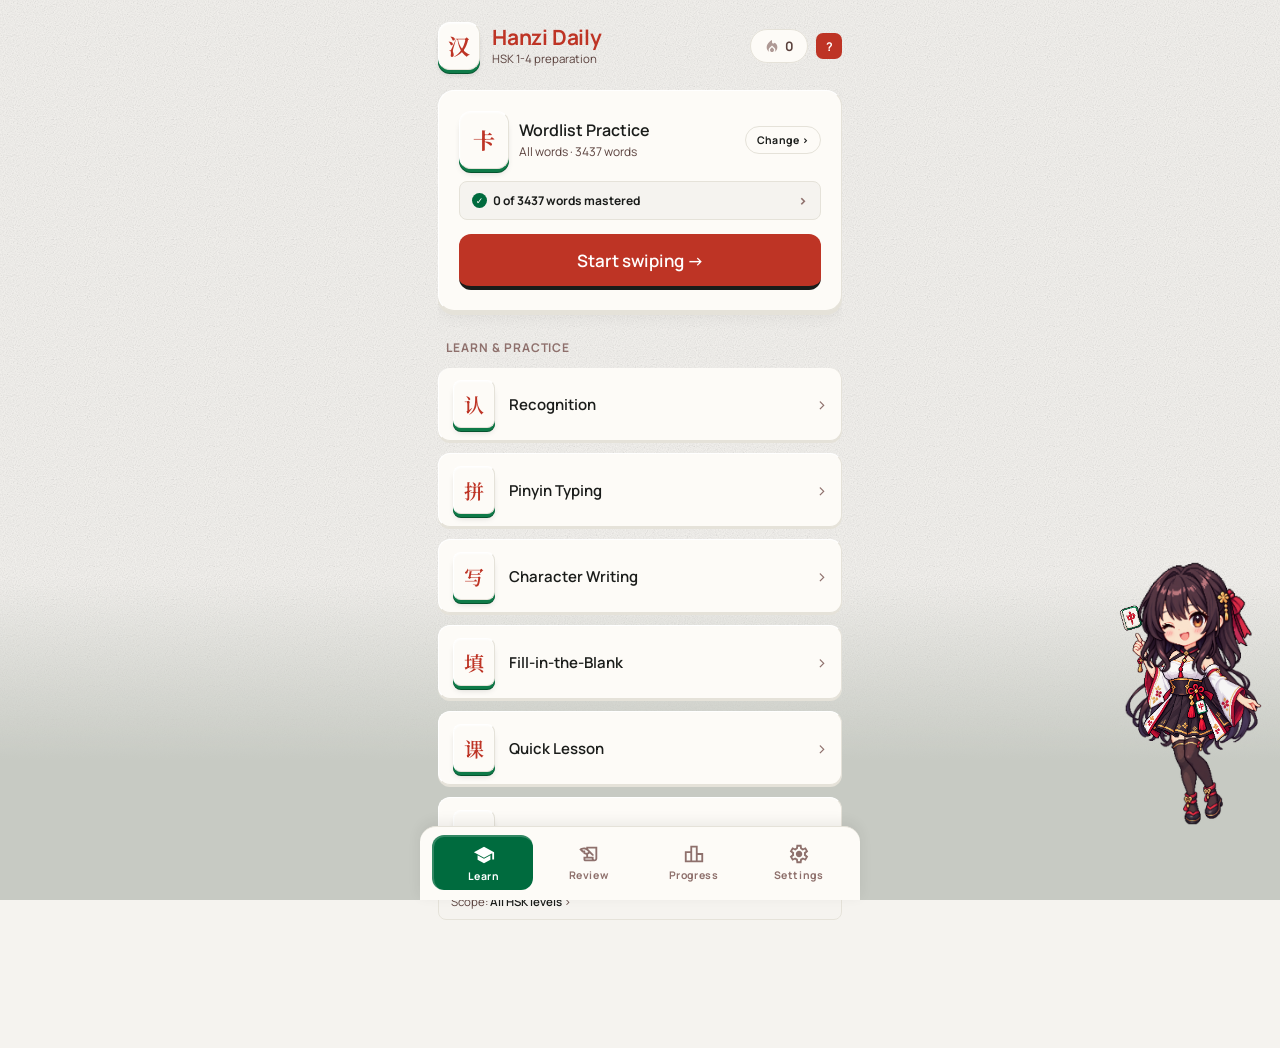
==== commit 0326a3ff: "Ship mahjong recognition hands with animated matched tile pile" ====
--- a/index.html
+++ b/index.html
@@ -1,1292 +1,1293 @@
-<!DOCTYPE html>
-<html lang="en"><head>
-<meta charset="UTF-8">
-<meta name="viewport" content="width=device-width, initial-scale=1.0, maximum-scale=1.0, user-scalable=no, viewport-fit=cover">
-<meta name="apple-mobile-web-app-capable" content="yes">
-<meta name="apple-mobile-web-app-status-bar-style" content="black-translucent">
-<meta name="apple-mobile-web-app-title" content="HSK Quiz">
-<title>HSK Preparation Quiz</title>
-
-<link rel="icon" href="favicon.ico" sizes="48x48">
-<link rel="icon" type="image/png" href="favicon-16.png" sizes="16x16">
-<link rel="icon" type="image/png" href="favicon-32.png" sizes="32x32">
-<link rel="apple-touch-icon" href="apple-touch-icon.png">
-<link rel="manifest" href="manifest.webmanifest">
-
-<link rel="preconnect" href="https://fonts.googleapis.com">
-<link rel="preconnect" href="https://fonts.gstatic.com" crossorigin="">
-<link href="https://fonts.googleapis.com/css2?family=Manrope:wght@400;500;600;700;800&family=Noto+Serif+SC:wght@400;600;700&display=swap" rel="stylesheet">
-<link rel="stylesheet" href="styles.css">
-</head>
-<body>
-<!-- Material Symbols paths (Apache-2.0), inlined so the icons cost no extra font
-     request and can never render as tofu if the web view is offline. -->
-<svg class="icsprite" aria-hidden="true" focusable="false">
-  <symbol id="ic-learn" viewBox="0 -960 960 960"><path d="M480-120 200-272v-240L40-600l440-240 440 240v320h-80v-276l-80 44v240L480-120Zm0-332 274-148-274-148-274 148 274 148Zm0 241 200-108v-151L480-360 280-470v151l200 108Z"/></symbol>
-  <symbol id="ic-learn-f" viewBox="0 -960 960 960"><path d="M840-280v-276L480-360 40-600l440-240 440 240v320h-80ZM480-120 200-272v-200l280 152 280-152v200L480-120Z"/></symbol>
-  <symbol id="ic-review" viewBox="0 -960 960 960"><path d="M320-160q-33 0-56.5-23.5T240-240v-120h120v-90q-35-2-66.5-15.5T236-506v-44h-46L60-680q36-46 89-65t107-19q27 0 52.5 4t51.5 15v-55h480v520q0 50-35 85t-85 35H320Zm120-200h240v80q0 17 11.5 28.5T720-240q17 0 28.5-11.5T760-280v-440H440v24l240 240v56h-56L510-514l-8 8q-14 14-29.5 25T440-464v104ZM224-630h92v86q12 8 25 11t27 3q23 0 41.5-7t36.5-25l8-8-56-56q-29-29-65-43.5T256-684q-20 0-38 3t-36 9l42 42Zm376 350H320v40h286q-3-9-4.5-19t-1.5-21Zm-280 40v-40 40Z"/></symbol>
-  <symbol id="ic-review-f" viewBox="0 -960 960 960"><path d="M320-160q-33 0-56.5-23.5T240-240v-120h120v-90q-35-2-66.5-15.5T236-506v-44h-46L60-680q36-46 89-65t107-19q27 0 52.5 4t51.5 15v-55h480v520q0 50-35 85t-85 35H320Zm120-200h240v80q0 17 11.5 28.5T720-240q17 0 28.5-11.5T760-280v-440H440v24l240 240v56h-56L510-514l-8 8q-14 14-29.5 25T440-464v104ZM224-630h92v86q12 8 25 11t27 3q23 0 41.5-7t36.5-25l8-8-56-56q-29-29-65-43.5T256-684q-20 0-38 3t-36 9l42 42Z"/></symbol>
-  <symbol id="ic-progress" viewBox="0 -960 960 960"><path d="M160-200h160v-320H160v320Zm240 0h160v-560H400v560Zm240 0h160v-240H640v240ZM80-120v-480h240v-240h320v320h240v400H80Z"/></symbol>
-  <symbol id="ic-progress-f" viewBox="0 -960 960 960"><path d="M80-120v-480h220v480H80Zm290 0v-720h220v720H370Zm290 0v-400h220v400H660Z"/></symbol>
-  <symbol id="ic-settings" viewBox="0 -960 960 960"><path d="m370-80-16-128q-13-5-24.5-12T307-235l-119 50L78-375l103-78q-1-7-1-13.5v-27q0-6.5 1-13.5L78-585l110-190 119 50q11-8 23-15t24-12l16-128h220l16 128q13 5 24.5 12t22.5 15l119-50 110 190-103 78q1 7 1 13.5v27q0 6.5-2 13.5l103 78-110 190-118-50q-11 8-23 15t-24 12L590-80H370Zm70-80h79l14-106q31-8 57.5-23.5T639-327l99 41 39-68-86-65q5-14 7-29.5t2-31.5q0-16-2-31.5t-7-29.5l86-65-39-68-99 42q-22-23-48.5-38.5T533-694l-13-106h-79l-14 106q-31 8-57.5 23.5T321-633l-99-41-39 68 86 64q-5 15-7 30t-2 32q0 16 2 31t7 30l-86 65 39 68 99-42q22 23 48.5 38.5T427-266l13 106Zm42-180q58 0 99-41t41-99q0-58-41-99t-99-41q-59 0-99.5 41T342-480q0 58 40.5 99t99.5 41Z"/></symbol>
-  <symbol id="ic-settings-f" viewBox="0 -960 960 960"><path d="m370-80-16-128q-13-5-24.5-12T307-235l-119 50L78-375l103-78q-1-7-1-13.5v-27q0-6.5 1-13.5L78-585l110-190 119 50q11-8 23-15t24-12l16-128h220l16 128q13 5 24.5 12t22.5 15l119-50 110 190-103 78q1 7 1 13.5v27q0 6.5-2 13.5l103 78-110 190-118-50q-11 8-23 15t-24 12L590-80H370Zm112-260q58 0 99-41t41-99q0-58-41-99t-99-41q-59 0-99.5 41T342-480q0 58 40.5 99t99.5 41Z"/></symbol>
-  <symbol id="ic-flame" viewBox="0 -960 960 960"><path d="M160-400q0-105 50-187t110-138q60-56 110-85.5l50-29.5v132q0 37 25 58.5t56 21.5q17 0 32.5-7t28.5-23l18-22q72 42 116 116.5T800-400q0 88-43 160.5T644-125q17-24 26.5-52.5T680-238q0-40-15-75.5T622-377L480-516 339-377q-29 29-44 64t-15 75q0 32 9.5 60.5T316-125q-70-42-113-114.5T160-400Zm320-4 85 83q17 17 26 38t9 45q0 49-35 83.5T480-120q-50 0-85-34.5T360-238q0-23 9-44.5t26-38.5l85-83Z"/></symbol>
-</svg>
-<!-- Splash: four mahjong tiles slam facedown, then tip up to reveal 学汉语吧.
-     Shown until the app has booted (min ~1.5s), then fades out and is removed. -->
-<div class="splash" id="splash" role="status" aria-label="Loading Hanzi Daily">
-  <div class="splash-tiles">
-    <div class="sp-wrap"><div class="sp-tile"><div class="sp-face sp-front"><span>学</span></div><div class="sp-face sp-back"></div><i class="sp-side sp-top"></i><i class="sp-side sp-bottom"></i><i class="sp-side sp-left"></i><i class="sp-side sp-right"></i></div></div>
-    <div class="sp-wrap sp-lead"><div class="sp-tile" id="sp-drop"><div class="sp-face sp-front"><span>汉</span></div><div class="sp-face sp-back"></div><i class="sp-side sp-top"></i><i class="sp-side sp-bottom"></i><i class="sp-side sp-left"></i><i class="sp-side sp-right"></i></div></div>
-    <div class="sp-wrap"><div class="sp-tile"><div class="sp-face sp-front"><span>语</span></div><div class="sp-face sp-back"></div><i class="sp-side sp-top"></i><i class="sp-side sp-bottom"></i><i class="sp-side sp-left"></i><i class="sp-side sp-right"></i></div></div>
-    <div class="sp-wrap"><div class="sp-tile"><div class="sp-face sp-front"><span>吧</span></div><div class="sp-face sp-back"></div><i class="sp-side sp-top"></i><i class="sp-side sp-bottom"></i><i class="sp-side sp-left"></i><i class="sp-side sp-right"></i></div></div>
-  </div>
-  <div class="splash-word">Hanzi Daily</div>
-</div>
-
-<script>
-/* Splash sequence: slam the 汉 tile down facedown, pause, then tip all four
-   forward with a little randomised settle so they read as real tiles on a
-   table. Loops while the app boots; hideSplash() below fades it out. */
-(function(){
-  var sp=document.getElementById("splash");if(!sp)return;
-  var tiles=[].slice.call(sp.querySelectorAll(".sp-tile"));
-  var drop=document.getElementById("sp-drop");
-  var dropWrap=drop.parentNode;
-  var reduce=window.matchMedia&&matchMedia("(prefers-reduced-motion: reduce)").matches;
-  var t0=Date.now(),timers=[],gone=false;
-  document.documentElement.classList.add("splashing");
-
-  function seq(){
-    if(gone)return;
-    tiles.forEach(function(t){
-      t.style.animation="none";
-      t.style.transform="rotateX(180deg) translate3d(0,0,0)";
-      t.classList.remove("sp-lit");     // facedown: edge-on sides stay hidden
-    });
-    dropWrap.style.animation="none";
-    dropWrap.style.opacity="0";
-    void drop.offsetWidth;                       // reflow, so the drop replays
-    drop.style.animation="spDrop .3s cubic-bezier(.8,0,1,1) forwards";
-    drop.classList.add("sp-lit");       // it tumbles, so its sides have area
-    dropWrap.style.animation="spFadeIn .3s linear forwards";
-    timers.push(setTimeout(function(){
-      dropWrap.style.opacity="1";
-      tiles.forEach(function(t){
-        t.style.setProperty("--tip-x",((Math.random()-.5)*6).toFixed(2)+"px");
-        t.style.setProperty("--tip-y",((Math.random()-.5)*6).toFixed(2)+"px");
-        t.style.setProperty("--tip-r",((Math.random()-.5)*8).toFixed(2)+"deg");
-        t.classList.add("sp-lit");      // tipping up: the edges come into view
-        t.style.animation="spReveal .6s cubic-bezier(.34,1.56,.64,1) forwards";
-      });
-      timers.push(setTimeout(seq,3000));        // .6s reveal + 2.4s to read
-    },300));                                     // the moment the tile lands
-  }
-
-  if(reduce){
-    tiles.forEach(function(t){t.style.transform="rotateX(15deg)";t.classList.add("sp-lit")});
-    dropWrap.style.opacity="1";
-  }else{
-    timers.push(setTimeout(seq,100));
-  }
-
-  function hide(){
-    if(gone)return;gone=true;
-    timers.forEach(clearTimeout);
-    document.documentElement.classList.remove("splashing");
-    sp.classList.add("sp-out");
-    setTimeout(function(){if(sp.parentNode)sp.parentNode.removeChild(sp)},450);
-  }
-  // let one full cycle land before dismissing, however fast the app booted
-  window.hideSplash=function(){
-    setTimeout(hide,Math.max(0,(reduce?500:1500)-(Date.now()-t0)));
-  };
-  window.addEventListener("load",function(){window.hideSplash()});
-  setTimeout(hide,6000);                         // never trap the user behind it
-})();
-</script>
-
-<div class="app">
-
-  <!-- HOME -->
-  <!-- Persistent app bar, shown on the four tab roots -->
-  <header class="appbar" id="appbar">
-    <div class="appbar-brand">
-      <div class="appbar-mark">汉</div>
-      <div class="appbar-titles">
-        <div class="appbar-title" id="appbartitle">Hanzi Daily</div>
-        <div class="appbar-sub" id="appbarsub">HSK 1-4 preparation</div>
-      </div>
-    </div>
-    <div class="appbar-actions">
-      <div class="streakflame" id="streakflame" aria-label="Daily streak">
-        <svg class="streakicon" aria-hidden="true"><use href="#ic-flame"/></svg><span id="streakcount">0</span>
-      </div>
-      <button class="helpicon" onclick="openHelp()" aria-label="How to use">?</button>
-    </div>
-  </header>
-
-  <section class="screen active" id="scr-home">
-    <div class="swipecard" id="swipecard">
-      <div class="swipe-head">
-        <div class="swipe-title">
-          <span class="swipe-ic">卡</span>
-          <div>
-            <div class="swipe-heading">Wordlist Practice</div>
-            <div class="swipe-sub" id="swipesub">All words · loading…</div>
-          </div>
-        </div>
-        <button class="qwrite-pick" onclick="openSwipeListPicker()">Change ›</button>
-      </div>
-      <button class="swipe-mastered" id="swipemastered" onclick="openMastery()">
-        <span id="swipemasteredtext">0 words mastered</span><span class="chev">›</span>
-      </button>
-      <button class="btn primary swipe-start" onclick="startSwipePractice()">Start swiping →</button>
-    </div>
-
-    <div class="rowcard">
-      <div class="rowsechead">Learn &amp; Practice</div>
-      <button class="listrow" onclick="goCategory('guessing')">
-        <div class="sealic quiet">认</div>
-        <div class="tt">Recognition</div>
-        <div class="chev">›</div>
-      </button>
-      <button class="listrow" onclick="goCategory('typing')">
-        <div class="sealic quiet">拼</div>
-        <div class="tt">Pinyin Typing</div>
-        <div class="chev">›</div>
-      </button>
-      <button class="listrow" onclick="goCategory('writing')">
-        <div class="sealic quiet">写</div>
-        <div class="tt">Character Writing</div>
-        <div class="chev">›</div>
-      </button>
-      <button class="listrow" onclick="goCategory('sentences')">
-        <div class="sealic quiet">填</div>
-        <div class="tt">Fill-in-the-Blank</div>
-        <div class="chev">›</div>
-      </button>
-      <button class="listrow" onclick="goLesson()">
-        <div class="sealic quiet">课</div>
-        <div class="tt">Quick Lesson</div>
-        <div class="chev">›</div>
-      </button>
-      <div class="listrow listrow-static">
-        <div class="sealic quiet">温</div>
-        <button class="tt listrow-maintap" onclick="startRefresher()">Refresher<span class="refresherbadge" id="refresherbadge" style="display:none"></span></button>
-        <button class="chev listrow-maintap" onclick="startRefresher()">›</button>
-      </div>
-      <button class="refresherscope-row" onclick="openRefresherScope()">Scope: <b id="refresherscopelabel">All HSK levels</b> ›</button>
-    </div>
-  </section>
-
-  <!-- REVIEW TAB -->
-  <section class="screen" id="scr-review">
-    <div class="rowcard">
-      <div class="rowsechead">Your words</div>
-      <button class="listrow" onclick="openWordlist()">
-        <div class="sealic">词</div>
-        <div class="tt">Word list</div>
-        <div class="chev">›</div>
-      </button>
-      <button class="listrow" onclick="renderMyWordlists();show('mywordlists')">
-        <div class="sealic quiet">册</div>
-        <div class="tt">My wordlists</div>
-        <div class="chev">›</div>
-      </button>
-      <button class="listrow listrow-last" onclick="openMastery()">
-        <div class="sealic jade">熟</div>
-        <div class="tt">Mastery</div>
-        <div class="chev">›</div>
-      </button>
-    </div>
-  </section>
-
-  <!-- PROGRESS TAB -->
-  <section class="screen" id="scr-progress">
-    <div class="rowcard">
-      <div class="rowsechead">Progress</div>
-      <button class="listrow" onclick="renderHistory();show('history')">
-        <div class="sealic jade">录</div>
-        <div class="tt">Past scores</div>
-        <div class="chev">›</div>
-      </button>
-      <button class="listrow" onclick="renderLeaderboard();show('leaderboard')">
-        <div class="sealic jade">榜</div>
-        <div class="tt">Leaderboard</div>
-        <div class="chev">›</div>
-      </button>
-      <button class="listrow listrow-last" onclick="renderStats();show('stats')">
-        <div class="sealic jade">统</div>
-        <div class="tt">Statistics</div>
-        <div class="chev">›</div>
-      </button>
-    </div>
-  </section>
-
-  <!-- SETTINGS TAB -->
-  <section class="screen" id="scr-settings">
-    <div class="rowcard">
-      <div class="rowsechead">Appearance</div>
-      <div class="listrow listrow-static listrow-last">
-        <div class="sealic quiet" id="themedot">暗</div>
-        <div class="tt">Theme</div>
-        <button class="settingbtn" onclick="toggleTheme()"><span id="themelabel">Dark</span></button>
-      </div>
-    </div>
-    <div class="rowcard">
-      <div class="rowsechead">Help</div>
-      <button class="listrow listrow-last" onclick="openHelp()">
-        <div class="sealic quiet">问</div>
-        <div class="tt">How to use</div>
-        <div class="chev">›</div>
-      </button>
-    </div>
-    <div class="versionfooter">v18.3 · Made by Marcus Lim @marcuslim621</div>
-  </section>
-
-  <!-- MODE SELECT -->
-  <!-- WORDLIST SWIPE PRACTICE -->
-  <section class="screen" id="scr-swipe">
-    <div class="qbar">
-      <button class="linkbtn" onclick="exitSwipe()">← Home</button>
-      <span class="score"><span id="swipeprog"></span></span>
-      <button class="helpicon" onclick="openHelp()" aria-label="How to use">?</button>
-    </div>
-    <div class="track"><div class="fill" id="swipefill"></div></div>
-    <div class="swipelabel" id="swipelistlabel"></div>
-
-    <div class="swipestage" id="swipestage">
-      <div class="swipecardface" id="swcard">
-        <button class="swipestar" id="swipestar" onclick="toggleSwipeStar()" aria-label="Star this word">☆</button>
-        <div class="swipe-inner" id="swinner">
-          <div class="swipe-hint left" id="swhintleft">✗ Don't know</div>
-          <div class="swipe-hint right" id="swhintright">✓ Know it</div>
-          <div class="swipe-front">
-            <div class="seal" id="swseal">1级</div>
-            <div class="zh" id="swzh">–</div>
-            <div class="prompt">Tap to reveal · swipe to answer</div>
-          </div>
-          <div class="swipe-back">
-            <div class="py" id="swpy">–</div>
-            <div class="en" id="swen">–</div>
-            <button class="swipewritebtn" onclick="openSwipeWrite()">✍ Practice writing</button>
-          </div>
-        </div>
-      </div>
-    </div>
-
-    <div class="swipeempty" id="swipeempty" style="display:none">
-      <div class="swipedone-scroll">
-        <div class="centerpiece">
-          <div class="heroghost-static">👍</div>
-          <h2>All done!</h2>
-          <p id="swipesummary"></p>
-        </div>
-        <div class="bigstats">
-          <div class="stat ok"><div class="v" id="swknowcount">0</div><div class="l">Know it</div></div>
-          <div class="stat bad"><div class="v" id="swunkcount">0</div><div class="l">Don't know</div></div>
-        </div>
-        <div class="sechead" id="swipemissedhead">Words to review</div>
-        <div class="swipemissed" id="swipemissed"></div>
-      </div>
-      <div class="swipedone-actions">
-        <button class="btn primary" style="width:100%" onclick="restartSwipe()">Practice again</button>
-        <button class="btn" style="width:100%;margin-top:10px" onclick="exitSwipe()">Done</button>
-      </div>
-    </div>
-
-    <div class="swipebtns" id="swipebtns">
-      <button class="swbtn no" onclick="swipeAnswer(false)">✗ Don't know</button>
-      <button class="swbtn yes" onclick="swipeAnswer(true)">✓ Know it</button>
-    </div>
-
-    <div class="swipehistory" id="swipehistory"></div>
-  </section>
-
-  <!-- SWIPE WORDLIST PICKER -->
-  <div class="qpicksheet" id="swipescopesheet" onclick="if(event.target===this)closeSwipeListPicker()">
-    <div class="qpickpanel">
-      <div class="qpickhead">
-        <h3>Choose a wordlist</h3>
-        <button class="helpxbtn" onclick="closeSwipeListPicker()">✕</button>
-      </div>
-      <div class="qpicklist" id="swipescopelist" style="padding-top:14px"></div>
-    </div>
-  </div>
-
-  <!-- SWIPE WRITING PRACTICE -->
-  <div class="swwoverlay" id="swwoverlay" onclick="if(event.target===this)closeSwipeWrite()">
-    <div class="swwpanel">
-      <div class="swwhead">
-        <div class="swwword">
-          <span class="zh" id="swwzh">–</span>
-          <span class="py" id="swwpy">–</span>
-        </div>
-        <button class="helpxbtn" onclick="closeSwipeWrite()" aria-label="Close writing practice">✕</button>
-      </div>
-      <div class="swwen" id="swwen">–</div>
-      <div class="charchips" id="swwchips"></div>
-      <div class="drawwrap">
-        <canvas id="swwcanvas"></canvas>
-        <div class="drawtools">
-          <button class="minibtn" onclick="swwClear()">Clear</button>
-          <button class="minibtn" onclick="swwUndo()">Undo</button>
-          <button class="minibtn" id="swwguidebtn" onclick="swwGuideToggle()">Guide: on</button>
-        </div>
-      </div>
-      <button class="btn primary" style="width:100%;margin-top:14px" onclick="closeSwipeWrite()">Done</button>
-    </div>
-  </div>
-
-  <section class="screen" id="scr-modeselect">
-    <div class="topbar">
-      <button class="linkbtn" onclick="show('home')">← Home</button>
-      <h2 id="mstitle">Choose mode</h2>
-      <button class="helpicon" onclick="openHelp()" aria-label="How to use">?</button>
-    </div>
-    <div class="modehead">
-      <h1 class="modeh1">Choose mode</h1>
-      <p class="modesub">Pick how you want to be tested</p>
-    </div>
-    <div class="modegrid">
-      <button class="picktile m-arcade" onclick="pickVariant('arcade')">
-        <span class="pickglyph">闯</span>
-        <span class="picktext">
-          <span class="picktt">Arcade</span>
-          <span class="pickdd">5 lives — one wrong answer costs a heart. Lose them all and it's game over.</span>
-        </span>
-        <span class="pickchev">›</span>
-      </button>
-      <button class="picktile m-comp" id="ms-competition" onclick="pickVariant('competition')">
-        <span class="pickglyph">赛</span>
-        <span class="picktext">
-          <span class="picktt">Competition</span>
-          <span class="pickdd">3 lives — enter your name when it's over and see who tops the board.</span>
-        </span>
-        <span class="pickchev">›</span>
-      </button>
-      <button class="picktile m-unlim" onclick="pickVariant('unlimited')">
-        <span class="pickglyph">练</span>
-        <span class="picktext">
-          <span class="picktt">Unlimited</span>
-          <span class="pickdd">No lives, no limits — drill for as long as you like.</span>
-        </span>
-        <span class="pickchev">›</span>
-      </button>
-      <button class="picktile m-timer" onclick="pickVariant('timer')">
-        <span class="pickglyph">时</span>
-        <span class="picktext">
-          <span class="picktt">Timer</span>
-          <span class="pickdd">2:00 on the clock — score as many as you can before time runs out.</span>
-        </span>
-        <span class="pickchev">›</span>
-      </button>
-    </div>
-  </section>
-
-  <!-- LEVEL SELECT -->
-  <section class="screen" id="scr-lesson">
-    <div class="topbar">
-      <button class="linkbtn" onclick="show('home')">← Home</button>
-      <h2>Quick Lesson</h2>
-      <button class="helpicon" onclick="openHelp()" aria-label="How to use">?</button>
-    </div>
-    <p class="hint">A few words at a time, drilled from every angle until they stick.</p>
-    <div class="rowcard">
-      <button class="listrow" onclick="openLessonScopePicker()">
-        <div class="sealic quiet">范</div>
-        <div class="tt">Draw words from<div class="lessonsub" id="lessonscopelabel">All words</div></div>
-        <div class="chev">›</div>
-      </button>
-    </div>
-    <div class="sechead">Words in this lesson</div>
-    <div class="lessonchips" id="lessonwordchips"></div>
-    <div class="lessonrow">
-      <button class="btn outline lessonbtn" onclick="reshuffleLessonWords()">↻ Shuffle</button>
-      <button class="btn outline lessonbtn" onclick="openLessonWordPicker()">Choose words</button>
-    </div>
-    <div class="sechead">How many words</div>
-    <div class="lessonopts" id="lessonnopts"></div>
-    <div class="sechead">How many questions</div>
-    <div class="lessonopts" id="lessonqopts"></div>
-    <p class="hint" id="lessonmodehint"></p>
-    <button class="btn primary lessonstart" onclick="startLesson()">Start lesson →</button>
-  </section>
-
-  <div class="qpicksheet" id="lessonwordsheet" onclick="if(event.target===this)closeLessonWordPicker()">
-    <div class="qpickpanel">
-      <div class="qpickhead">
-        <h3>Choose words</h3>
-        <button class="helpxbtn" onclick="closeLessonWordPicker()">✕</button>
-      </div>
-      <div class="lessonpickbar"><b id="lessonpickcount">0</b> chosen · <span id="lessonpickmax"></span></div>
-      <div class="qpicklist" id="lessonwordlist"></div>
-    </div>
-  </div>
-
-  <section class="screen" id="scr-levels">
-    <div class="topbar">
-      <button class="linkbtn" onclick="show('modeselect')">← Back</button>
-      <h2>Choose level</h2>
-      <button class="helpicon" onclick="openHelp()" aria-label="How to use">?</button>
-    </div>
-    <div class="levelhintrow">
-      <p class="hint" id="levelhint">Each level covers its whole HSK band</p>
-      <button class="multitogglebtn" id="multitogglebtn" onclick="toggleMultiLevelMode()">Select multiple</button>
-    </div>
-    <div class="rows" id="levelrows"></div>
-    <div id="levelwlsection" style="display:none">
-      <div class="sechead">My wordlists</div>
-      <p class="hint">Select one, then continue to filter by level</p>
-      <div class="rows" id="levelwlrows"></div>
-    </div>
-    <div class="stickybar" id="levelwlbar" style="display:none">
-      <div class="cnt"><b id="levelwlcount">0</b> selected</div>
-      <button class="btn primary" style="flex:1" onclick="confirmWordlistSelection()">Continue →</button>
-    </div>
-    <div class="stickybar" id="multilevelbar" style="display:none">
-      <div class="cnt"><b id="multilevelcount">0</b> levels selected</div>
-      <button class="btn primary" style="flex:1" onclick="startMultiLevel()">Continue →</button>
-    </div>
-  </section>
-
-  <!-- CUSTOM PICKER -->
-  <section class="screen" id="scr-wordlisteditor">
-    <div class="topbar">
-      <button class="linkbtn" onclick="show('mywordlists')">← Back</button>
-      <h2>Edit wordlist</h2>
-      <button class="linkbtn" onclick="deleteCurrentWordlist()">Delete</button>
-      <button class="helpicon" onclick="openHelp()" aria-label="How to use">?</button>
-    </div>
-    <input class="namebox" id="editorname" type="text" placeholder="Name this wordlist…" oninput="renameCurrentWordlist(this.value)">
-    <p class="hint">Pick the words that belong in this list. Changes save automatically.</p>
-    <button class="card" style="margin-bottom:12px" onclick="toggleAddWordForm()">
-      <div class="sealic quiet">＋</div>
-      <div><div class="tt">Add a new word</div>
-      <div class="dd">Not in the HSK lists? Type in your own word to learn</div></div>
-      <div class="chev" id="addwordchev">›</div>
-    </button>
-    <div id="addwordform" style="display:none;margin-bottom:14px">
-      <input class="searchbox" id="neword-zh" type="text" placeholder="Character(s), e.g. 加油">
-      <input class="searchbox" id="neword-py" type="text" placeholder="Pinyin with tone numbers, e.g. jia1you2" oninput="previewNewWordPinyin()">
-      <div class="hint" id="newordpreview" style="margin-top:-8px;min-height:18px"></div>
-      <input class="searchbox" id="neword-en" type="text" placeholder="English meaning, e.g. go for it / keep going">
-      <button class="btn primary" style="width:100%" onclick="addUserWord()">Add to this list</button>
-    </div>
-    <div class="tabs" id="editortabs"></div>
-    <input class="searchbox" id="editorsearch" type="text" placeholder="Search characters, pinyin or English" oninput="renderEditorList()">
-    <div class="minirow">
-      <button class="minibtn" onclick="editorBulk(true)">Select all shown</button>
-      <button class="minibtn" onclick="editorBulk(false)">Clear shown</button>
-      <button class="minibtn" onclick="editorClearAll()">Clear all</button>
-    </div>
-    <div class="rows" id="editorlist"></div>
-    <div class="stickybar">
-      <div class="cnt"><b id="editorcount">0</b> words in this list</div>
-      <button class="btn primary" style="flex:1" onclick="show('mywordlists');renderMyWordlists()">Done</button>
-    </div>
-  </section>
-
-  <!-- MY WORDLISTS (management) -->
-  <section class="screen" id="scr-mywordlists">
-    <div class="topbar">
-      <button class="linkbtn" onclick="show('wordlist')">← Back</button>
-      <h2>My wordlists</h2>
-      <button class="helpicon" onclick="openHelp()" aria-label="How to use">?</button>
-    </div>
-    <p class="hint">Build your own named wordlists, then test them from any practice category</p>
-    <div class="cards">
-      <button class="card" onclick="createNewWordlist()">
-        <div class="sealic">＋</div>
-        <div><div class="tt">New wordlist</div>
-        <div class="dd">Start a fresh named list and pick words for it</div></div>
-        <div class="chev">›</div>
-      </button>
-    </div>
-    <div class="sechead">Your lists</div>
-    <div class="rows" id="mywordlistrows"></div>
-  </section>
-
-  <!-- WORDLIST LEVEL FILTER -->
-  <section class="screen" id="scr-wordlistlevels">
-    <div class="topbar">
-      <button class="linkbtn" onclick="show('levels')">← Back</button>
-      <h2>Choose level</h2>
-      <button class="helpicon" onclick="openHelp()" aria-label="How to use">?</button>
-    </div>
-    <p class="hint" id="wordlistlevelshint">Only words from your selected wordlist(s) are included</p>
-    <div class="rows" id="wordlistlevelrows"></div>
-  </section>
-
-  <!-- QUIZ -->
-  <section class="screen" id="scr-quiz">
-    <div class="qbar">
-      <button class="linkbtn" onclick="endEarly()">End test</button>
-      <span class="score"><span class="ok" id="qok">✓ 0</span> &nbsp;<span class="bad" id="qbad">✗ 0</span> &nbsp;<span id="qprog"></span></span>
-      <button class="helpicon" onclick="openHelp()" aria-label="How to use">?</button>
-    </div>
-    <div class="track"><div class="fill" id="qfill"></div></div>
-    <div class="heartsrow" id="qhearts"></div>
-    <div class="charcard" id="qcard">
-      <div class="streakbadge" id="qcardstreak"></div>
-      <div class="seal" id="qseal">1级</div>
-      <div class="zh" id="qchar">–</div>
-      <div class="prompt">What is this?</div>
-    </div>
-    <div class="qsection">
-      <div class="qlabel"><span class="num">1</span> English translation</div>
-      <div class="opts" id="opts-en"></div>
-    </div>
-    <div class="qsection">
-      <div class="qlabel"><span class="num">2</span> Pinyin — <span id="pyhint">answer above first</span></div>
-      <div class="opts pinyin off" id="opts-py"></div>
-    </div>
-    <button class="nextbtn" id="qnext" disabled="" onclick="nextWord()">Next →</button>
-  </section>
-
-  <!-- TYPING QUIZ -->
-  <section class="screen" id="scr-typequiz">
-    <div class="qbar">
-      <button class="linkbtn" onclick="typeEndEarly()">End test</button>
-      <span class="score"><span class="ok" id="tok">✓ 0</span> &nbsp;<span class="bad" id="tbad">✗ 0</span> &nbsp;<span id="tprog"></span></span>
-      <button class="helpicon" onclick="openHelp()" aria-label="How to use">?</button>
-    </div>
-    <div class="track"><div class="fill" id="tfill"></div></div>
-    <div class="heartsrow" id="thearts"></div>
-    <div class="charcard" id="tcard">
-      <div class="streakbadge" id="tcardstreak"></div>
-      <div class="seal" id="tseal">1级</div>
-      <div class="zh" id="tchar">–</div>
-      <div class="prompt">Type the pinyin</div>
-    </div>
-    <input class="typeinput" id="tinput" type="text" autocomplete="off" autocapitalize="off" autocorrect="off" spellcheck="false" placeholder="e.g. nihao" onkeydown="typeKey(event)">
-    <div class="typeresult" id="tresult">Tones aren't needed — for ü you can type u or v</div>
-    <button class="nextbtn" id="tbtn" onclick="typeAction()">Check</button>
-  </section>
-
-  <!-- WRITING QUIZ -->
-  <section class="screen" id="scr-writequiz">
-    <div class="qbar">
-      <button class="linkbtn" onclick="writeEndEarly()">End test</button>
-      <span class="score"><span class="ok" id="wok">✓ 0</span> &nbsp;<span class="bad" id="wbad">✗ 0</span> &nbsp;<span id="wprog"></span></span>
-      <button class="helpicon" onclick="openHelp()" aria-label="How to use">?</button>
-    </div>
-    <div class="track"><div class="fill" id="wfill"></div></div>
-    <div class="heartsrow" id="whearts"></div>
-    <div class="wprompt" id="wcard">
-      <div class="streakbadge" id="wcardstreak"></div>
-      <div class="en" id="wen">–</div>
-      <div class="hint2">Draw the character from memory</div>
-      <div class="wreveal" id="wreveal">
-        <div class="zh" id="wzh"></div>
-        <div class="py" id="wpy"></div>
-      </div>
-    </div>
-    <div class="drawwrap">
-      <canvas id="wcanvas"></canvas>
-      <div class="drawtools">
-        <button class="minibtn" onclick="writeUndo()">Undo</button>
-        <button class="minibtn" onclick="writeClear()">Clear</button>
-        <div class="pencolors" id="wpencolors">
-          <span class="pclabel">Mark:</span>
-          <button class="pencolor ink on" id="pc-ink" onclick="setPenColor('ink')" aria-label="Default pen"></button>
-          <button class="pencolor green" id="pc-green" onclick="setPenColor('green')" aria-label="Green pen"></button>
-          <button class="pencolor red" id="pc-red" onclick="setPenColor('red')" aria-label="Red pen"></button>
-        </div>
-      </div>
-    </div>
-    <button class="nextbtn" id="wrevealbtn" onclick="writeReveal()" style="margin-top:14px">Reveal →</button>
-    <div class="gradebtns" id="wgrade">
-      <button class="btn badbtn" onclick="writeGrade(false)">✗ Got it wrong</button>
-      <button class="btn good" onclick="writeGrade(true)">✓ Got it right</button>
-    </div>
-  </section>
-
-  <!-- SENTENCE QUIZ -->
-  <section class="screen" id="scr-sentquiz">
-    <div class="qbar">
-      <button class="linkbtn" onclick="sentEndEarly()">End test</button>
-      <span class="score"><span class="ok" id="sok">✓ 0</span> &nbsp;<span class="bad" id="sbad">✗ 0</span> &nbsp;<span id="sprog"></span></span>
-      <button class="helpicon" onclick="openHelp()" aria-label="How to use">?</button>
-    </div>
-    <div class="track"><div class="fill" id="sfill"></div></div>
-    <div class="heartsrow" id="shearts"></div>
-    <div class="sentcard" id="scard">
-      <div class="streakbadge" id="scardstreak"></div>
-      <div class="zh" id="ssent">–</div>
-      <div class="reveal" id="sreveal">
-        <div class="py" id="srevealpy"></div>
-        <div class="en" id="srevealen"></div>
-      </div>
-    </div>
-    <div class="qsection">
-      <div class="qlabel"><span class="num">选</span> Choose the word that completes the sentence</div>
-      <div class="opts hanziopts" id="opts-sent"></div>
-    </div>
-    <button class="nextbtn" id="snext" disabled="" onclick="sentNext()">Next →</button>
-  </section>
-
-  <!-- SUMMARY -->
-  <section class="screen" id="scr-summary">
-    <div class="donehead">
-      <h1>All Done!</h1>
-      <p id="sumlabel"></p>
-      <p class="bestflag" id="sumbest">★ New personal best</p>
-    </div>
-    <div class="herotile">
-      <span class="l">Accuracy</span>
-      <span class="v" id="sumacc">0%</span>
-    </div>
-    <div class="bigstats">
-      <div class="stat ok"><div class="v" id="sumok">0</div><div class="l">Correct</div></div>
-      <div class="stat bad"><div class="v" id="sumbad">0</div><div class="l">Wrong</div></div>
-    </div>
-    <div class="sechead">Word breakdown</div>
-    <div class="breakdown" id="sumwords"></div>
-    <div class="btnrow">
-      <button class="btn primary" onclick="playAgain()">Play again</button>
-      <button class="btn outline" onclick="show('home')">Home</button>
-    </div>
-  </section>
-
-  <!-- GAME OVER -->
-  <section class="screen" id="scr-gameover">
-    <div class="centerpiece"><div class="sealic lg quiet">败</div><h2>Game over</h2><p id="golivestext">You used all 5 lives</p>
-      <p class="bestflag" id="gobest">★ New personal best</p></div>
-    <div class="bigstats">
-      <div class="stat ok"><div class="v" id="gook">0</div><div class="l">Correct</div></div>
-      <div class="stat bad"><div class="v" id="gobad">0</div><div class="l">Wrong</div></div>
-      <div class="stat acc"><div class="v" id="goacc">0%</div><div class="l">Accuracy</div></div>
-    </div>
-    <div class="compentry" id="compentry" style="display:none">
-      <div class="sechead">Enter your name for the leaderboard</div>
-      <div class="compentry-row">
-        <input class="compentry-input" id="compname" maxlength="18" placeholder="Your name" autocomplete="off">
-        <button class="btn primary" id="compsubmitbtn" onclick="submitCompetitionScore()">Submit</button>
-      </div>
-      <p class="compentry-done" id="compdone" style="display:none">✓ Saved to the HSK <span id="compdonelevel"></span> leaderboard</p>
-    </div>
-    <div class="btnrow">
-      <button class="btn primary" onclick="playAgain()">Try again</button>
-      <button class="btn outline" onclick="show('home')">Home</button>
-    </div>
-    <div class="sechead">Words you got wrong</div>
-    <div class="breakdown" id="gowords"></div>
-  </section>
-
-  <!-- HISTORY -->
-  <section class="screen" id="scr-history">
-    <div class="topbar">
-      <button class="linkbtn" onclick="show('home')">← Home</button>
-      <h2>Past scores</h2>
-      <button class="linkbtn" onclick="clearHistory()">Clear all</button>
-      <button class="helpicon" onclick="openHelp()" aria-label="How to use">?</button>
-    </div>
-    <div class="rows" id="historylist"></div>
-  </section>
-
-  <!-- LEADERBOARD -->
-  <section class="screen" id="scr-leaderboard">
-    <div class="topbar">
-      <button class="linkbtn" onclick="show('home')">← Home</button>
-      <h2>Leaderboard</h2>
-      <button class="linkbtn" onclick="clearBest()">Clear all</button>
-      <button class="helpicon" onclick="openHelp()" aria-label="How to use">?</button>
-    </div>
-    <p class="hint">Your highest number of correct answers in a single session, per mode</p>
-    <div class="rows" id="lblist"></div>
-
-    <div class="sechead" style="margin-top:26px;display:flex;align-items:center;justify-content:space-between">
-      <span>🏆 Competition — by level</span>
-      <button class="linkbtn" onclick="clearCompBoard()" style="text-transform:none;letter-spacing:0;font-weight:600">Clear all</button>
-    </div>
-    <div class="statfilters" id="compboardtabs"></div>
-    <div class="rows" id="compboardlist"></div>
-  </section>
-
-  <!-- STATISTICS -->
-  <section class="screen" id="scr-stats">
-    <div class="topbar">
-      <button class="linkbtn" onclick="show('home')">← Home</button>
-      <h2>Statistics</h2>
-      <button class="linkbtn" onclick="clearWordStats()">Clear all</button>
-      <button class="helpicon" onclick="openHelp()" aria-label="How to use">?</button>
-    </div>
-    <div class="statgrid" id="statoverview"></div>
-
-    <div class="chartcard">
-      <div class="chead"><span class="ct">Accuracy trend</span><span class="cs" id="chartacctitle"></span></div>
-      <div id="chartacc"></div>
-    </div>
-    <div class="chartcard">
-      <div class="chead"><span class="ct">Practice activity</span><span class="cs">Last 14 days</span></div>
-      <div id="chartactivity"></div>
-    </div>
-
-    <div class="sechead">Word mastery</div>
-    <input class="stat-searchbar" id="statsearch" placeholder="Search characters, pinyin or English…" oninput="renderStatWords()">
-    <div class="statfilters" id="statfilters">
-      <div class="chip active" data-sort="worst" onclick="setStatSort('worst')">Needs work</div>
-      <div class="chip" data-sort="best" onclick="setStatSort('best')">Mastered</div>
-      <div class="chip" data-sort="recent" onclick="setStatSort('recent')">Recently seen</div>
-      <div class="chip" data-sort="most" onclick="setStatSort('most')">Most practiced</div>
-    </div>
-    <div class="rows" id="statwordlist"></div>
-  </section>
-
-  <!-- MASTERY BREAKDOWN (opened from the Wordlist Practice card on the home page) -->
-  <section class="screen" id="scr-mastery">
-    <div class="topbar">
-      <button class="linkbtn" onclick="show('home')">← Home</button>
-      <h2>Mastery</h2>
-      <button class="helpicon" onclick="openHelp()" aria-label="How to use">?</button>
-    </div>
-    <div class="masterycard">
-      <div class="masteryscope" id="masteryscope">All words</div>
-      <div class="masterytrack"><div class="fill" id="masteryfill"></div></div>
-      <div class="masterysub" id="masterysub">0 of 0 mastered</div>
-    </div>
-    <div class="tabs" id="masterytabs"></div>
-    <div class="rows" id="masterylist"></div>
-  </section>
-
-  <!-- WORD LIST -->
-  <section class="screen" id="scr-wordlist">
-    <div class="topbar">
-      <button class="linkbtn" onclick="show('home')">← Home</button>
-      <h2>Word list</h2>
-      <button class="linkbtn" onclick="renderMyWordlists();show('mywordlists')">My wordlists</button>
-      <button class="helpicon" onclick="openHelp()" aria-label="How to use">?</button>
-    </div>
-    <div class="wlsearchrow">
-      <input class="searchbox" id="wlsearch" type="text" placeholder="Search characters, pinyin or English" oninput="renderWordlist()">
-      <button class="wlfilterbtn" id="wlfilterbtn" onclick="toggleWlFilters()" aria-label="Filter by part of speech">⚙︎</button>
-    </div>
-    <div class="tabs wl-underline" id="wltabs"></div>
-    <div class="posfilters" id="wlposfilters" style="display:none"></div>
-    <div class="wlmetarow">
-      <span class="wlcount" id="wlcount"></span>
-      <button class="wladdlink" onclick="toggleWlAddForm()"><span id="wladdchev">＋</span>Add word</button>
-    </div>
-    <div class="addwordcard" id="wladdcard">
-      <div class="awc-body" id="wladdbody">
-        <input id="wladd-zh" placeholder="Character(s), e.g. 加油" oninput="previewWlAddPinyin()">
-        <input id="wladd-py" placeholder="Pinyin with tone numbers, e.g. jia1you2" oninput="previewWlAddPinyin()">
-        <div class="awc-preview" id="wladdpreview"></div>
-        <input id="wladd-en" placeholder="English meaning, e.g. go for it / keep going">
-        <div class="awc-poslabel">Part of speech</div>
-        <div class="awc-poschips" id="wladdposchips"></div>
-        <div class="awc-hint">Already have this character? Add it again with its own pinyin, meaning and part of speech — it becomes a separate entry you can star and track on its own.</div>
-        <button class="btn primary" style="width:100%" onclick="submitWlAddWord()">Add word</button>
-      </div>
-    </div>
-    <div class="rows" id="wllist"></div>
-  </section>
-
-  <!-- WORD DETAIL -->
-  <section class="screen" id="scr-worddetail">
-    <div class="topbar">
-      <button class="linkbtn" onclick="backFromDetail()">← Back</button>
-      <h2>Word detail</h2>
-      <button class="helpicon" onclick="openHelp()" aria-label="How to use">?</button>
-    </div>
-    <div class="detailcard">
-      <div class="seal" id="dseal">1级</div>
-      <div class="zh" id="dchar">–</div>
-      <div class="py" id="dpy">–</div>
-      <div class="en" id="den">–</div>
-      <div style="margin-top:8px"><span class="poschip" id="dpos">–</span></div>
-    </div>
-    <div class="tabs" id="dtabs">
-      <button class="tab on" onclick="detailTab('write')">Writing practice</button>
-      <button class="tab" onclick="detailTab('sentences')">My sentences</button>
-    </div>
-    <div id="panel-write">
-    <div class="charchips" id="dchips"></div>
-    <div class="drawwrap">
-      <canvas id="dcanvas"></canvas>
-      <div class="drawtools">
-        <button class="minibtn" onclick="drawClear()">Clear</button>
-        <button class="minibtn" id="dguidebtn" onclick="drawGuideToggle()">Guide: on</button>
-      </div>
-    </div>
-    </div>
-    <div id="panel-sentences" style="display:none">
-      <div class="rows" id="mysentlist"></div>
-      <div class="sechead">Add a sentence</div>
-      <input class="searchbox" id="msinput" type="text" placeholder="Type a Chinese sentence using this word…">
-      <input class="searchbox" id="mspyinput" type="text" placeholder="Pinyin (optional)">
-      <input class="searchbox" id="msenginput" type="text" placeholder="English translation (optional)">
-      <button class="btn primary" style="width:100%" onclick="addMySentence()">Add sentence</button>
-    </div>
-  </section>
-
-  <div class="lightbox" id="drawlightbox" onclick="this.classList.remove('show')">
-    <img id="drawlightboximg" src="" alt="Your drawing">
-  </div>
-
-  <!-- REFRESHER SCOPE PICKER -->
-  <div class="qpicksheet" id="refscopesheet" onclick="if(event.target===this)closeRefresherScope()">
-    <div class="qpickpanel">
-      <div class="qpickhead">
-        <h3>Refresher scope</h3>
-        <button class="helpxbtn" onclick="closeRefresherScope()">✕</button>
-      </div>
-      <div class="qpicklist" id="refscopelist" style="padding-top:14px"></div>
-      <div style="padding:4px 20px 20px">
-        <button class="btn primary" style="width:100%" onclick="saveRefresherScope()">Done</button>
-      </div>
-    </div>
-  </div>
-
-  <!-- EDIT CUSTOM WORD -->
-  <div class="qpicksheet" id="editwordsheet" onclick="if(event.target===this)closeEditWord()">
-    <div class="qpickpanel">
-      <div class="qpickhead">
-        <h3>Edit word</h3>
-        <button class="helpxbtn" onclick="closeEditWord()">✕</button>
-      </div>
-      <div style="padding:14px 20px 20px">
-        <input id="ewzh" placeholder="Character(s)" oninput="previewEwPinyin()" style="width:100%;padding:10px 12px;border-radius:9px;border:1px solid var(--line);background:var(--bg);color:var(--ink);font-size:13.5px;font-family:var(--ui);margin-bottom:8px">
-        <input id="ewpy" placeholder="Pinyin with tone numbers" oninput="previewEwPinyin()" style="width:100%;padding:10px 12px;border-radius:9px;border:1px solid var(--line);background:var(--bg);color:var(--ink);font-size:13.5px;font-family:var(--ui);margin-bottom:8px">
-        <div class="awc-preview" id="ewpreview" style="color:var(--seal)"></div>
-        <input id="ewen" placeholder="English meaning" style="width:100%;padding:10px 12px;border-radius:9px;border:1px solid var(--line);background:var(--bg);color:var(--ink);font-size:13.5px;font-family:var(--ui);margin-bottom:14px">
-        <div class="awc-poslabel">Part of speech</div>
-        <div class="awc-poschips" id="ewposchips" style="margin-bottom:16px"></div>
-        <button class="btn primary" style="width:100%" onclick="saveEditWord()">Save changes</button>
-      </div>
-    </div>
-  </div>
-
-  <!-- HOW TO USE MODAL -->
-  <div class="helpoverlay" id="helpoverlay" onclick="closeHelp(event)">
-    <div class="helppanel" id="helppanel">
-      <div class="helpdrag"></div>
-      <div class="helpheader">
-        <div class="help-page-counter" id="help-page-counter">Page 1/3</div>
-        <button class="helpxbtn" onclick="closeHelp()">✕</button>
-      </div>
-
-      <div class="helpviewport" id="helpviewport" ontouchstart="helpTouchStart(event)" ontouchend="helpTouchEnd(event)">
-        <div class="helptrack" id="helptrack">
-          <!-- PAGE 0 -->
-          <div class="helppage">
-            <div class="helppage-content">
-              <div>
-                <div class="helpcatrow">
-                  <div class="helpcaticon" style="background:#BE3425">词</div>
-                  <span class="helpcatlabel">LEARN</span>
-                </div>
-                <div class="helpsub">
-                  <div class="helpsubimg">
-                    <div class="demoscreen" role="img" aria-label="Animation of a word list scrolling through HSK vocabulary">
-                      <div class="demohead"><div class="demotabs">
-                        <span class="demotab on">HSK 1</span><span class="demotab">HSK 2</span><span class="demotab">HSK 3</span><span class="demotab">HSK 4</span>
-                      </div></div>
-                      <div class="demobody">
-                        <div class="demofade top"></div>
-                        <div class="demoscroll">
-                          <div class="demorow"><span class="zh">我</span><span><div class="py">wǒ</div><div class="en">I, me</div></span></div>
-                          <div class="demorow"><span class="zh">你</span><span><div class="py">nǐ</div><div class="en">you</div></span></div>
-                          <div class="demorow"><span class="zh">好</span><span><div class="py">hǎo</div><div class="en">good</div></span></div>
-                          <div class="demorow"><span class="zh">谢谢</span><span><div class="py">xièxie</div><div class="en">thanks</div></span></div>
-                          <div class="demorow"><span class="zh">中国</span><span><div class="py">zhōngguó</div><div class="en">China</div></span></div>
-                          <div class="demorow"><span class="zh">学习</span><span><div class="py">xuéxí</div><div class="en">to study</div></span></div>
-                          <div class="demorow"><span class="zh">我</span><span><div class="py">wǒ</div><div class="en">I, me</div></span></div>
-                          <div class="demorow"><span class="zh">你</span><span><div class="py">nǐ</div><div class="en">you</div></span></div>
-                          <div class="demorow"><span class="zh">好</span><span><div class="py">hǎo</div><div class="en">good</div></span></div>
-                          <div class="demorow"><span class="zh">谢谢</span><span><div class="py">xièxie</div><div class="en">thanks</div></span></div>
-                          <div class="demorow"><span class="zh">中国</span><span><div class="py">zhōngguó</div><div class="en">China</div></span></div>
-                          <div class="demorow"><span class="zh">学习</span><span><div class="py">xuéxí</div><div class="en">to study</div></span></div>
-                        </div>
-                        <div class="demofade bot"></div>
-                      </div>
-                    </div>
-                  </div>
-                  <div class="helpsubhead">Browse every HSK word</div>
-                  <div class="helpsubtext">Filter by level (HSK 1–4), part of speech, or search by character, pinyin, or English. Pin important words to a dedicated tab for quick access.</div>
-                </div>
-              </div>
-            </div>
-          </div>
-          <!-- PAGE 1 -->
-          <div class="helppage">
-            <div class="helppage-content">
-              <div>
-                <div class="helpcatrow">
-                  <div class="helpcaticon" style="background:#BE3425">词</div>
-                  <span class="helpcatlabel">LEARN</span>
-                </div>
-                <div class="helpsub">
-                  <div class="helpsubimg">
-                    <div class="demoscreen" role="img" aria-label="Animation of adding a word to a custom wordlist">
-                      <div class="demohead"><div class="demolistname">My HSK list</div></div>
-                      <div class="demobody demopad">
-                        <div class="demorow"><span class="zh">苹果</span><span><div class="py">píngguǒ</div><div class="en">apple</div></span><span class="tk done">✓</span></div>
-                        <div class="demorow adding"><span class="zh">朋友</span><span><div class="py">péngyou</div><div class="en">friend</div></span><span class="tk">✓</span><span class="demotap"></span></div>
-                        <div class="demorow"><span class="zh">医生</span><span><div class="py">yīshēng</div><div class="en">doctor</div></span><span class="tk"></span></div>
-                        <div class="demotoast">Added to your list ✓</div>
-                      </div>
-                    </div>
-                  </div>
-                  <div class="helpsubhead">Build your own wordlists</div>
-                  <div class="helpsubtext">Create named sets, mix any HSK levels, and add custom words not in the standard lists — great for vocabulary from classes or daily life.</div>
-                </div>
-              </div>
-            </div>
-          </div>
-          <!-- PAGE 2 -->
-          <div class="helppage">
-            <div class="helppage-content">
-              <div>
-                <div class="helpcatrow">
-                  <div class="helpcaticon" style="background:#BE3425">词</div>
-                  <span class="helpcatlabel">LEARN</span>
-                </div>
-                <div class="helpsub">
-                  <div class="helpsubimg">
-                    <div class="demoscreen demodraw" role="img" aria-label="Animation of a character being traced stroke by stroke on a practice grid">
-                      <div class="demohead"><div class="ddzh">大</div><div class="ddpy">dà · big</div></div>
-                      <div class="demobody">
-                        <svg class="demogrid" viewBox="0 0 100 100" xmlns="http://www.w3.org/2000/svg">
-                          <rect class="gline gbox" x="4" y="4" width="92" height="92" rx="6"/>
-                          <line class="gline gdash" x1="50" y1="4" x2="50" y2="96"/>
-                          <line class="gline gdash" x1="4" y1="50" x2="96" y2="50"/>
-                          <line class="gline gdash" x1="4" y1="4" x2="96" y2="96"/>
-                          <line class="gline gdash" x1="96" y1="4" x2="4" y2="96"/>
-                          <text class="gchar" x="50" y="50" text-anchor="middle" dominant-baseline="central">大</text>
-                          <path class="stroke s1" d="M20,40 L80,40"/>
-                          <path class="stroke s2" d="M52,24 Q46,52 24,82"/>
-                          <path class="stroke s3" d="M48,46 Q64,64 82,82"/>
-                        </svg>
-                      </div>
-                    </div>
-                  </div>
-                  <div class="helpsubhead">Dive into any word</div>
-                  <div class="helpsubtext">Tap a word to open its detail view. Trace the character on a guided practice grid, or save your own example sentences with pinyin and English.</div>
-                </div>
-              </div>
-            </div>
-          </div>
-          <!-- PAGE 3 -->
-          <div class="helppage">
-            <div class="helppage-content">
-              <div>
-                <div class="helpcatrow">
-                  <div class="helpcaticon" style="background:#3A5A78">认</div>
-                  <span class="helpcatlabel">PRACTICE</span>
-                </div>
-                <div class="helpsub">
-                  <div class="helpsubimg">
-                    <div class="demoscreen demoquiz" role="img" aria-label="Animation of choosing the correct English meaning for a character">
-                      <div class="demoqprompt"><span class="demoqzh">学习</span><span class="demoqhint">What does this mean?</span></div>
-                      <div class="demoqopts">
-                        <div class="demoopt">to sleep</div>
-                        <div class="demoopt correct">to study<span class="demotap center"></span></div>
-                        <div class="demoopt">to run</div>
-                        <div class="demoopt">to eat</div>
-                      </div>
-                      <div class="demotoast">✓ Correct</div>
-                    </div>
-                  </div>
-                  <div class="helpsubhead">Meaning — spot the right translation</div>
-                  <div class="helpsubtext">See the character and choose the correct English meaning, then pick the pinyin. Two questions per word to lock in both.</div>
-                </div>
-              </div>
-            </div>
-          </div>
-          <!-- PAGE 4 -->
-          <div class="helppage">
-            <div class="helppage-content">
-              <div>
-                <div class="helpcatrow">
-                  <div class="helpcaticon" style="background:#3A5A78">认</div>
-                  <span class="helpcatlabel">PRACTICE</span>
-                </div>
-                <div class="helpsub">
-                  <div class="helpsubimg">
-                    <div class="demoscreen demosplit" role="img" aria-label="Animation of typing pinyin from memory and writing a character on a grid">
-                      <div class="demopane demopane-type">
-                        <div class="demopanelabel">Type the pinyin</div>
-                        <div class="demoqzh sm">朋友</div>
-                        <div class="demotypebox"><span class="demotyped">péngyou</span><span class="democaret"></span></div>
-                      </div>
-                      <div class="demopane demopane-write">
-                        <div class="demopanelabel">Write &ldquo;big&rdquo;</div>
-                        <div class="demogridslot">
-                          <svg class="demogrid" viewBox="0 0 100 100" xmlns="http://www.w3.org/2000/svg">
-                            <rect class="gline gbox" x="4" y="4" width="92" height="92" rx="6"/>
-                            <line class="gline gdash" x1="50" y1="4" x2="50" y2="96"/>
-                            <line class="gline gdash" x1="4" y1="50" x2="96" y2="50"/>
-                            <text class="gchar" x="50" y="50" text-anchor="middle" dominant-baseline="central">大</text>
-                            <path class="stroke s1" d="M20,40 L80,40"/>
-                            <path class="stroke s2" d="M52,24 Q46,52 24,82"/>
-                            <path class="stroke s3" d="M48,46 Q64,64 82,82"/>
-                          </svg>
-                        </div>
-                      </div>
-                    </div>
-                  </div>
-                  <div class="helpsubhead">Pronunciation &amp; Writing — recall from memory</div>
-                  <div class="helpsubtext">Pinyin Typing asks you to type syllables from memory. Character Writing shows the English — you draw the hanzi on a practice grid and grade yourself.</div>
-                </div>
-              </div>
-            </div>
-          </div>
-          <!-- PAGE 5 -->
-          <div class="helppage">
-            <div class="helppage-content">
-              <div>
-                <div class="helpcatrow">
-                  <div class="helpcaticon" style="background:#3A5A78">认</div>
-                  <span class="helpcatlabel">PRACTICE</span>
-                </div>
-                <div class="helpsub">
-                  <div class="helpsubimg">
-                    <div class="demoscreen demoblank" role="img" aria-label="Animation of filling in the missing word in a sentence">
-                      <div class="demosent">我喜欢<span class="demoblankslot"><span class="demoblankfill">喝</span></span>咖啡。</div>
-                      <div class="demosentgloss">&ldquo;I like to ___ coffee.&rdquo;</div>
-                      <div class="demoqopts">
-                        <div class="demoopt zh">看</div>
-                        <div class="demoopt zh correct">喝<span class="demotap center"></span></div>
-                        <div class="demoopt zh">吃</div>
-                        <div class="demoopt zh">买</div>
-                      </div>
-                    </div>
-                  </div>
-                  <div class="helpsubhead">Sentence use — fill in the blank</div>
-                  <div class="helpsubtext">A sentence with a missing word is shown in Chinese. Choose the correct character from four options — HSK-style comprehension.</div>
-                </div>
-              </div>
-            </div>
-          </div>
-          <!-- PAGE 6 -->
-          <div class="helppage">
-            <div class="helppage-content">
-              <div>
-                <div class="helpcatrow">
-                  <div class="helpcaticon" style="background:#1F8557">录</div>
-                  <span class="helpcatlabel">REVIEW</span>
-                </div>
-                <div class="helpsub">
-                  <div class="helpsubimg">
-                    <div class="demoscreen demorecents" role="img" aria-label="Animation of tapping a past session to expand a word-by-word breakdown">
-                      <div class="demorecrow demorec-expand">
-                        <div class="demorec-head"><span class="demorec-title">Meaning · HSK 2</span><span class="demorec-score">18/20</span><span class="demorec-chev">›</span><span class="demotap"></span></div>
-                        <div class="demorec-detail">
-                          <span class="dwd">学习 <b class="ok">✓</b></span><span class="dwd">谢谢 <b class="ok">✓</b></span>
-                          <span class="dwd">医生 <b class="bad">✗</b></span><span class="dwd">朋友 <b class="ok">✓</b></span>
-                        </div>
-                      </div>
-                      <div class="demorecrow"><div class="demorec-head"><span class="demorec-title">Typing · HSK 1</span><span class="demorec-score">15/16</span><span class="demorec-chev">›</span></div></div>
-                      <div class="demorecrow"><div class="demorec-head"><span class="demorec-title">Writing · HSK 3</span><span class="demorec-score">12/15</span><span class="demorec-chev">›</span></div></div>
-                    </div>
-                  </div>
-                  <div class="helpsubhead">Past scores — full session breakdown</div>
-                  <div class="helpsubtext">Your last 10 sessions with mode, level, and date. Tap any session to expand it and see a word-by-word breakdown of what you got right or wrong.</div>
-                </div>
-              </div>
-            </div>
-          </div>
-          <!-- PAGE 7 -->
-          <div class="helppage">
-            <div class="helppage-content">
-              <div>
-                <div class="helpcatrow">
-                  <div class="helpcaticon" style="background:#1F8557">录</div>
-                  <span class="helpcatlabel">REVIEW</span>
-                </div>
-                <div class="helpsub">
-                  <div class="helpsubimg">
-                    <div class="demoscreen demostats" role="img" aria-label="Animation of the statistics screen: an accuracy ring, words mastered, an accuracy trend chart, and activity bars">
-                      <div class="demostatrow">
-                        <div class="demostattile">
-                          <svg class="demoring" viewBox="0 0 36 36" xmlns="http://www.w3.org/2000/svg">
-                            <circle class="demoring-bg" cx="18" cy="18" r="15.5"/>
-                            <circle class="demoring-fg" cx="18" cy="18" r="15.5"/>
-                            <text class="demoring-num" x="18" y="18" text-anchor="middle" dominant-baseline="central">86%</text>
-                          </svg>
-                          <div class="demostatlbl">Accuracy</div>
-                        </div>
-                        <div class="demostattile">
-                          <div class="demostatnum jade">42</div>
-                          <div class="demostatlbl">Words mastered</div>
-                        </div>
-                      </div>
-                      <div class="demochartcard">
-                        <div class="demochartlbl">Accuracy trend</div>
-                        <svg class="demochart" viewBox="0 0 120 46" preserveAspectRatio="none" xmlns="http://www.w3.org/2000/svg">
-                          <path class="demochart-area" d="M6,34 L22,30 L38,31 L54,22 L70,24 L86,14 L104,9 L104,44 L6,44 Z"/>
-                          <path class="demochart-line" d="M6,34 L22,30 L38,31 L54,22 L70,24 L86,14 L104,9"/>
-                          <circle class="demochart-dot" cx="104" cy="9" r="3"/>
-                        </svg>
-                      </div>
-                      <div class="demochartlbl">Practice activity</div>
-                      <div class="demobars">
-                        <span class="demobar" style="height:45%"></span><span class="demobar" style="height:70%"></span>
-                        <span class="demobar" style="height:55%"></span><span class="demobar" style="height:85%"></span>
-                        <span class="demobar" style="height:60%"></span><span class="demobar" style="height:95%"></span>
-                        <span class="demobar" style="height:72%"></span>
-                      </div>
-                    </div>
-                  </div>
-                  <div class="helpsubhead">Statistics — track your mastery</div>
-                  <div class="helpsubtext">See your overall accuracy, words mastered, and an accuracy trend over time. Every word gets a mastery score, so you always know exactly what to review next.</div>
-                </div>
-              </div>
-            </div>
-          </div>
-          <!-- PAGE 8 -->
-          <div class="helppage">
-            <div class="helppage-content">
-              <div>
-                <div class="helpcatrow">
-                  <div class="helpcaticon" style="background:#1F8557">录</div>
-                  <span class="helpcatlabel">REVIEW</span>
-                </div>
-                <div class="helpsub">
-                  <div class="helpsubimg">
-                    <div class="demoscreen demolead" role="img" aria-label="Animation of a leaderboard row hitting a new personal best">
-                      <div class="demoleadhead">🏆 Personal bests</div>
-                      <div class="demoleadrow demolead-new">
-                        <div class="demolead-main"><span class="demolead-mode">Meaning · HSK 2</span><span class="demolead-score"><span class="s-old">18</span><span class="s-new">20</span></span></div>
-                        <div class="demolead-ribbon">★ New personal best</div>
-                      </div>
-                      <div class="demoleadrow"><div class="demolead-main"><span class="demolead-mode">Typing · HSK 1</span><span class="demolead-score">15</span></div></div>
-                      <div class="demoleadrow"><div class="demolead-main"><span class="demolead-mode">Fill-blank · HSK 3</span><span class="demolead-score">11</span></div></div>
-                    </div>
-                  </div>
-                  <div class="helpsubhead">Leaderboard — your personal bests</div>
-                  <div class="helpsubtext">Your highest correct-answer count for every mode and level. Beat a record and the results screen shows ★ New personal best.</div>
-                </div>
-              </div>
-            </div>
-          </div>
-        </div><!-- /helptrack -->
-        <button class="helpchevron left" id="help-chev-left" onclick="helpNavPage(-1)" aria-label="Previous page">‹</button>
-        <button class="helpchevron right" id="help-chev-right" onclick="helpNavPage(1)" aria-label="Next page">›</button>
-      </div><!-- /helpviewport -->
-
-      <div class="helpnavrow">
-        <div class="helpdots">
-          <span class="helpdot" id="helpdot-0"></span>
-          <span class="helpdot" id="helpdot-1"></span>
-          <span class="helpdot" id="helpdot-2"></span>
-        </div>
-        <div class="helpnavrow-btns">
-          <button class="helpnavbtn" id="help-btn-back" onclick="helpNavCat(-1)">Back</button>
-          <button class="helpnavbtn" id="help-btn-fwd" onclick="helpNavCat(1)">Next</button>
-        </div>
-      </div>
-    </div>
-  </div>
-
-
-
-</div>
-
-<!-- Mascot: layered 2D rig docked bottom-right. Only her silhouette and her
-     menu take pointer events; the rest of the dock stays click-through. -->
-<div class="rigdock" id="rigdock">
-  <button class="rigtap" id="rigtap" onclick="pokeRig()" aria-label="Poke the mascot"></button>
-  <div class="rigsay" id="rigsay" aria-live="polite">
-    <div class="rigsay-cn" id="rigsaycn"></div>
-    <div class="rigsay-en" id="rigsayen"></div>
-  </div>
-  <div class="rigmenu" id="rigmenu">
-    <button class="rigbtn" id="rigmovebtn" onclick="toggleRigMove()" aria-label="Move the mascot" title="Move">✥</button>
-    <button class="rigbtn" onclick="hideRigForSession()" aria-label="Hide the mascot" title="Hide">✕</button>
-  </div>
-  <div class="rigscale">
-   <div class="rigbounce" id="rigbounce">
-    <div class="rig" id="rigfigure">
-    <!-- reaction effects, drawn behind every body part -->
-    <div class="slot s-fx" aria-hidden="true">
-      <div class="fx fx-sun">
-        <div class="fx-rays"></div>
-        <div class="fx-glow"></div>
-        <i class="fx-spark a"></i><i class="fx-spark b"></i>
-        <i class="fx-spark c"></i><i class="fx-spark d"></i>
-      </div>
-      <div class="fx fx-bloom">
-        <div class="bloom-glow"></div>
-        <i class="a"></i><i class="b"></i><i class="c"></i><i class="d"></i><i class="e"></i>
-      </div>
-      <div class="fx fx-notes">
-        <div class="notes-glow"></div>
-        <i class="a">♪</i><i class="b">♫</i><i class="c">♬</i><i class="d">♪</i>
-      </div>
-      <div class="fx fx-storm">
-        <i class="fx-puff a"></i><i class="fx-puff b"></i>
-        <i class="fx-puff c"></i><i class="fx-puff d"></i>
-      </div>
-      <div class="fx fx-heat"></div>
-    </div>
-    <div class="slot s-hair-back" data-anim="hairBackSway">
-      <img class="art" src="parts/hair-back.png" alt="">
-    </div>
-    <div class="slot s-leg-l" data-anim="legIdleL">
-      <img class="art" src="parts/leg-l.png" alt="">
-    </div>
-    <div class="slot s-leg-r" data-anim="legIdleR">
-      <img class="art" src="parts/leg-r.png" alt="">
-    </div>
-    <div class="slot s-body" data-anim="breathe">
-      <img class="art" src="parts/body.png" alt="">
-    </div>
-    <div class="slot s-arm-l" data-anim="armSwayL">
-      <img class="art" src="parts/arm-l.png" alt="">
-    </div>
-    <div class="slot s-arm-r" data-anim="armSwayR">
-      <img class="art" src="parts/arm-r.png" alt="">
-      <div class="slot s-prop" data-anim="propBob">
-        <img class="art" src="parts/prop.png" alt="">
-      </div>
-    </div>
-    <div class="slot s-head" data-anim="headBob">
-      <img class="art" id="righead" src="parts/head.png" alt="">
-    </div>
-    <!-- the rain falls in FRONT of her; its cloud is in the layer behind -->
-    <div class="slot s-fx-front" aria-hidden="true">
-      <div class="fx fx-rain">
-        <i class="fx-drop a"></i><i class="fx-drop b"></i>
-        <i class="fx-drop c"></i><i class="fx-drop d"></i><i class="fx-drop e"></i>
-      </div>
-      <div class="fx fx-vein">
-        <svg viewBox="0 0 100 100" aria-hidden="true">
-          <g fill="none" stroke="currentColor" stroke-width="11" stroke-linecap="round" stroke-linejoin="round">
-            <path d="M30 9 L50 33 L70 9"/><path d="M91 30 L67 50 L91 70"/>
-            <path d="M70 91 L50 67 L30 91"/><path d="M9 70 L33 50 L9 30"/>
-          </g>
-        </svg>
-      </div>
-      <div class="fx fx-gloom"></div>
-    </div>
-    </div>
-   </div>
-  </div>
-</div>
-
-<!-- Bottom tab bar. Hidden during a practice session and on the result screens. -->
-<nav class="tabbar" id="tabbar">
-  <button class="tabitem" id="tab-learn" onclick="goTab('learn')">
-    <svg class="tabic tabic-o" aria-hidden="true"><use href="#ic-learn"/></svg><svg class="tabic tabic-f" aria-hidden="true"><use href="#ic-learn-f"/></svg><span class="tablabel">Learn</span>
-  </button>
-  <button class="tabitem" id="tab-review" onclick="goTab('review')">
-    <svg class="tabic tabic-o" aria-hidden="true"><use href="#ic-review"/></svg><svg class="tabic tabic-f" aria-hidden="true"><use href="#ic-review-f"/></svg><span class="tablabel">Review</span>
-  </button>
-  <button class="tabitem" id="tab-progress" onclick="goTab('progress')">
-    <svg class="tabic tabic-o" aria-hidden="true"><use href="#ic-progress"/></svg><svg class="tabic tabic-f" aria-hidden="true"><use href="#ic-progress-f"/></svg><span class="tablabel">Progress</span>
-  </button>
-  <button class="tabitem" id="tab-settings" onclick="goTab('settings')">
-    <svg class="tabic tabic-o" aria-hidden="true"><use href="#ic-settings"/></svg><svg class="tabic tabic-f" aria-hidden="true"><use href="#ic-settings-f"/></svg><span class="tablabel">Settings</span>
-  </button>
-</nav>
-
-<script src="data.js"></script>
-<script src="categories.js"></script>
-<script src="rewards.js"></script>
-<script src="app.js"></script>
-
-</body></html>
+<!DOCTYPE html>
+<html lang="en"><head>
+<meta charset="UTF-8">
+<meta name="viewport" content="width=device-width, initial-scale=1.0, maximum-scale=1.0, user-scalable=no, viewport-fit=cover">
+<meta name="apple-mobile-web-app-capable" content="yes">
+<meta name="apple-mobile-web-app-status-bar-style" content="black-translucent">
+<meta name="apple-mobile-web-app-title" content="HSK Quiz">
+<title>HSK Preparation Quiz</title>
+
+<link rel="icon" href="favicon.ico" sizes="48x48">
+<link rel="icon" type="image/png" href="favicon-16.png" sizes="16x16">
+<link rel="icon" type="image/png" href="favicon-32.png" sizes="32x32">
+<link rel="apple-touch-icon" href="apple-touch-icon.png">
+<link rel="manifest" href="manifest.webmanifest">
+
+<link rel="preconnect" href="https://fonts.googleapis.com">
+<link rel="preconnect" href="https://fonts.gstatic.com" crossorigin="">
+<link href="https://fonts.googleapis.com/css2?family=Manrope:wght@400;500;600;700;800&family=Noto+Serif+SC:wght@400;600;700&display=swap" rel="stylesheet">
+<link rel="stylesheet" href="styles.css">
+<link rel="stylesheet" href="recognition.css">
+</head>
+<body>
+<!-- Material Symbols paths (Apache-2.0), inlined so the icons cost no extra font
+     request and can never render as tofu if the web view is offline. -->
+<svg class="icsprite" aria-hidden="true" focusable="false">
+  <symbol id="ic-learn" viewBox="0 -960 960 960"><path d="M480-120 200-272v-240L40-600l440-240 440 240v320h-80v-276l-80 44v240L480-120Zm0-332 274-148-274-148-274 148 274 148Zm0 241 200-108v-151L480-360 280-470v151l200 108Z"/></symbol>
+  <symbol id="ic-learn-f" viewBox="0 -960 960 960"><path d="M840-280v-276L480-360 40-600l440-240 440 240v320h-80ZM480-120 200-272v-200l280 152 280-152v200L480-120Z"/></symbol>
+  <symbol id="ic-review" viewBox="0 -960 960 960"><path d="M320-160q-33 0-56.5-23.5T240-240v-120h120v-90q-35-2-66.5-15.5T236-506v-44h-46L60-680q36-46 89-65t107-19q27 0 52.5 4t51.5 15v-55h480v520q0 50-35 85t-85 35H320Zm120-200h240v80q0 17 11.5 28.5T720-240q17 0 28.5-11.5T760-280v-440H440v24l240 240v56h-56L510-514l-8 8q-14 14-29.5 25T440-464v104ZM224-630h92v86q12 8 25 11t27 3q23 0 41.5-7t36.5-25l8-8-56-56q-29-29-65-43.5T256-684q-20 0-38 3t-36 9l42 42Zm376 350H320v40h286q-3-9-4.5-19t-1.5-21Zm-280 40v-40 40Z"/></symbol>
+  <symbol id="ic-review-f" viewBox="0 -960 960 960"><path d="M320-160q-33 0-56.5-23.5T240-240v-120h120v-90q-35-2-66.5-15.5T236-506v-44h-46L60-680q36-46 89-65t107-19q27 0 52.5 4t51.5 15v-55h480v520q0 50-35 85t-85 35H320Zm120-200h240v80q0 17 11.5 28.5T720-240q17 0 28.5-11.5T760-280v-440H440v24l240 240v56h-56L510-514l-8 8q-14 14-29.5 25T440-464v104ZM224-630h92v86q12 8 25 11t27 3q23 0 41.5-7t36.5-25l8-8-56-56q-29-29-65-43.5T256-684q-20 0-38 3t-36 9l42 42Z"/></symbol>
+  <symbol id="ic-progress" viewBox="0 -960 960 960"><path d="M160-200h160v-320H160v320Zm240 0h160v-560H400v560Zm240 0h160v-240H640v240ZM80-120v-480h240v-240h320v320h240v400H80Z"/></symbol>
+  <symbol id="ic-progress-f" viewBox="0 -960 960 960"><path d="M80-120v-480h220v480H80Zm290 0v-720h220v720H370Zm290 0v-400h220v400H660Z"/></symbol>
+  <symbol id="ic-settings" viewBox="0 -960 960 960"><path d="m370-80-16-128q-13-5-24.5-12T307-235l-119 50L78-375l103-78q-1-7-1-13.5v-27q0-6.5 1-13.5L78-585l110-190 119 50q11-8 23-15t24-12l16-128h220l16 128q13 5 24.5 12t22.5 15l119-50 110 190-103 78q1 7 1 13.5v27q0 6.5-2 13.5l103 78-110 190-118-50q-11 8-23 15t-24 12L590-80H370Zm70-80h79l14-106q31-8 57.5-23.5T639-327l99 41 39-68-86-65q5-14 7-29.5t2-31.5q0-16-2-31.5t-7-29.5l86-65-39-68-99 42q-22-23-48.5-38.5T533-694l-13-106h-79l-14 106q-31 8-57.5 23.5T321-633l-99-41-39 68 86 64q-5 15-7 30t-2 32q0 16 2 31t7 30l-86 65 39 68 99-42q22 23 48.5 38.5T427-266l13 106Zm42-180q58 0 99-41t41-99q0-58-41-99t-99-41q-59 0-99.5 41T342-480q0 58 40.5 99t99.5 41Z"/></symbol>
+  <symbol id="ic-settings-f" viewBox="0 -960 960 960"><path d="m370-80-16-128q-13-5-24.5-12T307-235l-119 50L78-375l103-78q-1-7-1-13.5v-27q0-6.5 1-13.5L78-585l110-190 119 50q11-8 23-15t24-12l16-128h220l16 128q13 5 24.5 12t22.5 15l119-50 110 190-103 78q1 7 1 13.5v27q0 6.5-2 13.5l103 78-110 190-118-50q-11 8-23 15t-24 12L590-80H370Zm112-260q58 0 99-41t41-99q0-58-41-99t-99-41q-59 0-99.5 41T342-480q0 58 40.5 99t99.5 41Z"/></symbol>
+  <symbol id="ic-flame" viewBox="0 -960 960 960"><path d="M160-400q0-105 50-187t110-138q60-56 110-85.5l50-29.5v132q0 37 25 58.5t56 21.5q17 0 32.5-7t28.5-23l18-22q72 42 116 116.5T800-400q0 88-43 160.5T644-125q17-24 26.5-52.5T680-238q0-40-15-75.5T622-377L480-516 339-377q-29 29-44 64t-15 75q0 32 9.5 60.5T316-125q-70-42-113-114.5T160-400Zm320-4 85 83q17 17 26 38t9 45q0 49-35 83.5T480-120q-50 0-85-34.5T360-238q0-23 9-44.5t26-38.5l85-83Z"/></symbol>
+</svg>
+<!-- Splash: four mahjong tiles slam facedown, then tip up to reveal 学汉语吧.
+     Shown until the app has booted (min ~1.5s), then fades out and is removed. -->
+<div class="splash" id="splash" role="status" aria-label="Loading Hanzi Daily">
+  <div class="splash-tiles">
+    <div class="sp-wrap"><div class="sp-tile"><div class="sp-face sp-front"><span>学</span></div><div class="sp-face sp-back"></div><i class="sp-side sp-top"></i><i class="sp-side sp-bottom"></i><i class="sp-side sp-left"></i><i class="sp-side sp-right"></i></div></div>
+    <div class="sp-wrap sp-lead"><div class="sp-tile" id="sp-drop"><div class="sp-face sp-front"><span>汉</span></div><div class="sp-face sp-back"></div><i class="sp-side sp-top"></i><i class="sp-side sp-bottom"></i><i class="sp-side sp-left"></i><i class="sp-side sp-right"></i></div></div>
+    <div class="sp-wrap"><div class="sp-tile"><div class="sp-face sp-front"><span>语</span></div><div class="sp-face sp-back"></div><i class="sp-side sp-top"></i><i class="sp-side sp-bottom"></i><i class="sp-side sp-left"></i><i class="sp-side sp-right"></i></div></div>
+    <div class="sp-wrap"><div class="sp-tile"><div class="sp-face sp-front"><span>吧</span></div><div class="sp-face sp-back"></div><i class="sp-side sp-top"></i><i class="sp-side sp-bottom"></i><i class="sp-side sp-left"></i><i class="sp-side sp-right"></i></div></div>
+  </div>
+  <div class="splash-word">Hanzi Daily</div>
+</div>
+
+<script>
+/* Splash sequence: slam the 汉 tile down facedown, pause, then tip all four
+   forward with a little randomised settle so they read as real tiles on a
+   table. Loops while the app boots; hideSplash() below fades it out. */
+(function(){
+  var sp=document.getElementById("splash");if(!sp)return;
+  var tiles=[].slice.call(sp.querySelectorAll(".sp-tile"));
+  var drop=document.getElementById("sp-drop");
+  var dropWrap=drop.parentNode;
+  var reduce=window.matchMedia&&matchMedia("(prefers-reduced-motion: reduce)").matches;
+  var t0=Date.now(),timers=[],gone=false;
+  document.documentElement.classList.add("splashing");
+
+  function seq(){
+    if(gone)return;
+    tiles.forEach(function(t){
+      t.style.animation="none";
+      t.style.transform="rotateX(180deg) translate3d(0,0,0)";
+      t.classList.remove("sp-lit");     // facedown: edge-on sides stay hidden
+    });
+    dropWrap.style.animation="none";
+    dropWrap.style.opacity="0";
+    void drop.offsetWidth;                       // reflow, so the drop replays
+    drop.style.animation="spDrop .3s cubic-bezier(.8,0,1,1) forwards";
+    drop.classList.add("sp-lit");       // it tumbles, so its sides have area
+    dropWrap.style.animation="spFadeIn .3s linear forwards";
+    timers.push(setTimeout(function(){
+      dropWrap.style.opacity="1";
+      tiles.forEach(function(t){
+        t.style.setProperty("--tip-x",((Math.random()-.5)*6).toFixed(2)+"px");
+        t.style.setProperty("--tip-y",((Math.random()-.5)*6).toFixed(2)+"px");
+        t.style.setProperty("--tip-r",((Math.random()-.5)*8).toFixed(2)+"deg");
+        t.classList.add("sp-lit");      // tipping up: the edges come into view
+        t.style.animation="spReveal .6s cubic-bezier(.34,1.56,.64,1) forwards";
+      });
+      timers.push(setTimeout(seq,3000));        // .6s reveal + 2.4s to read
+    },300));                                     // the moment the tile lands
+  }
+
+  if(reduce){
+    tiles.forEach(function(t){t.style.transform="rotateX(15deg)";t.classList.add("sp-lit")});
+    dropWrap.style.opacity="1";
+  }else{
+    timers.push(setTimeout(seq,100));
+  }
+
+  function hide(){
+    if(gone)return;gone=true;
+    timers.forEach(clearTimeout);
+    document.documentElement.classList.remove("splashing");
+    sp.classList.add("sp-out");
+    setTimeout(function(){if(sp.parentNode)sp.parentNode.removeChild(sp)},450);
+  }
+  // let one full cycle land before dismissing, however fast the app booted
+  window.hideSplash=function(){
+    setTimeout(hide,Math.max(0,(reduce?500:1500)-(Date.now()-t0)));
+  };
+  window.addEventListener("load",function(){window.hideSplash()});
+  setTimeout(hide,6000);                         // never trap the user behind it
+})();
+</script>
+
+<div class="app">
+
+  <!-- HOME -->
+  <!-- Persistent app bar, shown on the four tab roots -->
+  <header class="appbar" id="appbar">
+    <div class="appbar-brand">
+      <div class="appbar-mark">汉</div>
+      <div class="appbar-titles">
+        <div class="appbar-title" id="appbartitle">Hanzi Daily</div>
+        <div class="appbar-sub" id="appbarsub">HSK 1-4 preparation</div>
+      </div>
+    </div>
+    <div class="appbar-actions">
+      <div class="streakflame" id="streakflame" aria-label="Daily streak">
+        <svg class="streakicon" aria-hidden="true"><use href="#ic-flame"/></svg><span id="streakcount">0</span>
+      </div>
+      <button class="helpicon" onclick="openHelp()" aria-label="How to use">?</button>
+    </div>
+  </header>
+
+  <section class="screen active" id="scr-home">
+    <div class="swipecard" id="swipecard">
+      <div class="swipe-head">
+        <div class="swipe-title">
+          <span class="swipe-ic">卡</span>
+          <div>
+            <div class="swipe-heading">Wordlist Practice</div>
+            <div class="swipe-sub" id="swipesub">All words · loading…</div>
+          </div>
+        </div>
+        <button class="qwrite-pick" onclick="openSwipeListPicker()">Change ›</button>
+      </div>
+      <button class="swipe-mastered" id="swipemastered" onclick="openMastery()">
+        <span id="swipemasteredtext">0 words mastered</span><span class="chev">›</span>
+      </button>
+      <button class="btn primary swipe-start" onclick="startSwipePractice()">Start swiping →</button>
+    </div>
+
+    <div class="rowcard">
+      <div class="rowsechead">Learn &amp; Practice</div>
+      <button class="listrow" onclick="goCategory('guessing')">
+        <div class="sealic quiet">认</div>
+        <div class="tt">Recognition</div>
+        <div class="chev">›</div>
+      </button>
+      <button class="listrow" onclick="goCategory('typing')">
+        <div class="sealic quiet">拼</div>
+        <div class="tt">Pinyin Typing</div>
+        <div class="chev">›</div>
+      </button>
+      <button class="listrow" onclick="goCategory('writing')">
+        <div class="sealic quiet">写</div>
+        <div class="tt">Character Writing</div>
+        <div class="chev">›</div>
+      </button>
+      <button class="listrow" onclick="goCategory('sentences')">
+        <div class="sealic quiet">填</div>
+        <div class="tt">Fill-in-the-Blank</div>
+        <div class="chev">›</div>
+      </button>
+      <button class="listrow" onclick="goLesson()">
+        <div class="sealic quiet">课</div>
+        <div class="tt">Quick Lesson</div>
+        <div class="chev">›</div>
+      </button>
+      <div class="listrow listrow-static">
+        <div class="sealic quiet">温</div>
+        <button class="tt listrow-maintap" onclick="startRefresher()">Refresher<span class="refresherbadge" id="refresherbadge" style="display:none"></span></button>
+        <button class="chev listrow-maintap" onclick="startRefresher()">›</button>
+      </div>
+      <button class="refresherscope-row" onclick="openRefresherScope()">Scope: <b id="refresherscopelabel">All HSK levels</b> ›</button>
+    </div>
+  </section>
+
+  <!-- REVIEW TAB -->
+  <section class="screen" id="scr-review">
+    <div class="rowcard">
+      <div class="rowsechead">Your words</div>
+      <button class="listrow" onclick="openWordlist()">
+        <div class="sealic">词</div>
+        <div class="tt">Word list</div>
+        <div class="chev">›</div>
+      </button>
+      <button class="listrow" onclick="renderMyWordlists();show('mywordlists')">
+        <div class="sealic quiet">册</div>
+        <div class="tt">My wordlists</div>
+        <div class="chev">›</div>
+      </button>
+      <button class="listrow listrow-last" onclick="openMastery()">
+        <div class="sealic jade">熟</div>
+        <div class="tt">Mastery</div>
+        <div class="chev">›</div>
+      </button>
+    </div>
+  </section>
+
+  <!-- PROGRESS TAB -->
+  <section class="screen" id="scr-progress">
+    <div class="rowcard">
+      <div class="rowsechead">Progress</div>
+      <button class="listrow" onclick="renderHistory();show('history')">
+        <div class="sealic jade">录</div>
+        <div class="tt">Past scores</div>
+        <div class="chev">›</div>
+      </button>
+      <button class="listrow" onclick="renderLeaderboard();show('leaderboard')">
+        <div class="sealic jade">榜</div>
+        <div class="tt">Leaderboard</div>
+        <div class="chev">›</div>
+      </button>
+      <button class="listrow listrow-last" onclick="renderStats();show('stats')">
+        <div class="sealic jade">统</div>
+        <div class="tt">Statistics</div>
+        <div class="chev">›</div>
+      </button>
+    </div>
+  </section>
+
+  <!-- SETTINGS TAB -->
+  <section class="screen" id="scr-settings">
+    <div class="rowcard">
+      <div class="rowsechead">Appearance</div>
+      <div class="listrow listrow-static listrow-last">
+        <div class="sealic quiet" id="themedot">暗</div>
+        <div class="tt">Theme</div>
+        <button class="settingbtn" onclick="toggleTheme()"><span id="themelabel">Dark</span></button>
+      </div>
+    </div>
+    <div class="rowcard">
+      <div class="rowsechead">Help</div>
+      <button class="listrow listrow-last" onclick="openHelp()">
+        <div class="sealic quiet">问</div>
+        <div class="tt">How to use</div>
+        <div class="chev">›</div>
+      </button>
+    </div>
+    <div class="versionfooter">v18.3 · Made by Marcus Lim @marcuslim621</div>
+  </section>
+
+  <!-- MODE SELECT -->
+  <!-- WORDLIST SWIPE PRACTICE -->
+  <section class="screen" id="scr-swipe">
+    <div class="qbar">
+      <button class="linkbtn" onclick="exitSwipe()">← Home</button>
+      <span class="score"><span id="swipeprog"></span></span>
+      <button class="helpicon" onclick="openHelp()" aria-label="How to use">?</button>
+    </div>
+    <div class="track"><div class="fill" id="swipefill"></div></div>
+    <div class="swipelabel" id="swipelistlabel"></div>
+
+    <div class="swipestage" id="swipestage">
+      <div class="swipecardface" id="swcard">
+        <button class="swipestar" id="swipestar" onclick="toggleSwipeStar()" aria-label="Star this word">☆</button>
+        <div class="swipe-inner" id="swinner">
+          <div class="swipe-hint left" id="swhintleft">✗ Don't know</div>
+          <div class="swipe-hint right" id="swhintright">✓ Know it</div>
+          <div class="swipe-front">
+            <div class="seal" id="swseal">1级</div>
+            <div class="zh" id="swzh">–</div>
+            <div class="prompt">Tap to reveal · swipe to answer</div>
+          </div>
+          <div class="swipe-back">
+            <div class="py" id="swpy">–</div>
+            <div class="en" id="swen">–</div>
+            <button class="swipewritebtn" onclick="openSwipeWrite()">✍ Practice writing</button>
+          </div>
+        </div>
+      </div>
+    </div>
+
+    <div class="swipeempty" id="swipeempty" style="display:none">
+      <div class="swipedone-scroll">
+        <div class="centerpiece">
+          <div class="heroghost-static">👍</div>
+          <h2>All done!</h2>
+          <p id="swipesummary"></p>
+        </div>
+        <div class="bigstats">
+          <div class="stat ok"><div class="v" id="swknowcount">0</div><div class="l">Know it</div></div>
+          <div class="stat bad"><div class="v" id="swunkcount">0</div><div class="l">Don't know</div></div>
+        </div>
+        <div class="sechead" id="swipemissedhead">Words to review</div>
+        <div class="swipemissed" id="swipemissed"></div>
+      </div>
+      <div class="swipedone-actions">
+        <button class="btn primary" style="width:100%" onclick="restartSwipe()">Practice again</button>
+        <button class="btn" style="width:100%;margin-top:10px" onclick="exitSwipe()">Done</button>
+      </div>
+    </div>
+
+    <div class="swipebtns" id="swipebtns">
+      <button class="swbtn no" onclick="swipeAnswer(false)">✗ Don't know</button>
+      <button class="swbtn yes" onclick="swipeAnswer(true)">✓ Know it</button>
+    </div>
+
+    <div class="swipehistory" id="swipehistory"></div>
+  </section>
+
+  <!-- SWIPE WORDLIST PICKER -->
+  <div class="qpicksheet" id="swipescopesheet" onclick="if(event.target===this)closeSwipeListPicker()">
+    <div class="qpickpanel">
+      <div class="qpickhead">
+        <h3>Choose a wordlist</h3>
+        <button class="helpxbtn" onclick="closeSwipeListPicker()">✕</button>
+      </div>
+      <div class="qpicklist" id="swipescopelist" style="padding-top:14px"></div>
+    </div>
+  </div>
+
+  <!-- SWIPE WRITING PRACTICE -->
+  <div class="swwoverlay" id="swwoverlay" onclick="if(event.target===this)closeSwipeWrite()">
+    <div class="swwpanel">
+      <div class="swwhead">
+        <div class="swwword">
+          <span class="zh" id="swwzh">–</span>
+          <span class="py" id="swwpy">–</span>
+        </div>
+        <button class="helpxbtn" onclick="closeSwipeWrite()" aria-label="Close writing practice">✕</button>
+      </div>
+      <div class="swwen" id="swwen">–</div>
+      <div class="charchips" id="swwchips"></div>
+      <div class="drawwrap">
+        <canvas id="swwcanvas"></canvas>
+        <div class="drawtools">
+          <button class="minibtn" onclick="swwClear()">Clear</button>
+          <button class="minibtn" onclick="swwUndo()">Undo</button>
+          <button class="minibtn" id="swwguidebtn" onclick="swwGuideToggle()">Guide: on</button>
+        </div>
+      </div>
+      <button class="btn primary" style="width:100%;margin-top:14px" onclick="closeSwipeWrite()">Done</button>
+    </div>
+  </div>
+
+  <section class="screen" id="scr-modeselect">
+    <div class="topbar">
+      <button class="linkbtn" onclick="show('home')">← Home</button>
+      <h2 id="mstitle">Choose mode</h2>
+      <button class="helpicon" onclick="openHelp()" aria-label="How to use">?</button>
+    </div>
+    <div class="modehead">
+      <h1 class="modeh1">Choose mode</h1>
+      <p class="modesub">Pick how you want to be tested</p>
+    </div>
+    <div class="modegrid">
+      <button class="picktile m-arcade" onclick="pickVariant('arcade')">
+        <span class="pickglyph">闯</span>
+        <span class="picktext">
+          <span class="picktt">Arcade</span>
+          <span class="pickdd">5 lives — one wrong answer costs a heart. Lose them all and it's game over.</span>
+        </span>
+        <span class="pickchev">›</span>
+      </button>
+      <button class="picktile m-comp" id="ms-competition" onclick="pickVariant('competition')">
+        <span class="pickglyph">赛</span>
+        <span class="picktext">
+          <span class="picktt">Competition</span>
+          <span class="pickdd">3 lives — enter your name when it's over and see who tops the board.</span>
+        </span>
+        <span class="pickchev">›</span>
+      </button>
+      <button class="picktile m-unlim" onclick="pickVariant('unlimited')">
+        <span class="pickglyph">练</span>
+        <span class="picktext">
+          <span class="picktt">Unlimited</span>
+          <span class="pickdd">No lives, no limits — drill for as long as you like.</span>
+        </span>
+        <span class="pickchev">›</span>
+      </button>
+      <button class="picktile m-timer" onclick="pickVariant('timer')">
+        <span class="pickglyph">时</span>
+        <span class="picktext">
+          <span class="picktt">Timer</span>
+          <span class="pickdd">2:00 on the clock — score as many as you can before time runs out.</span>
+        </span>
+        <span class="pickchev">›</span>
+      </button>
+    </div>
+  </section>
+
+  <!-- LEVEL SELECT -->
+  <section class="screen" id="scr-lesson">
+    <div class="topbar">
+      <button class="linkbtn" onclick="show('home')">← Home</button>
+      <h2>Quick Lesson</h2>
+      <button class="helpicon" onclick="openHelp()" aria-label="How to use">?</button>
+    </div>
+    <p class="hint">A few words at a time, drilled from every angle until they stick.</p>
+    <div class="rowcard">
+      <button class="listrow" onclick="openLessonScopePicker()">
+        <div class="sealic quiet">范</div>
+        <div class="tt">Draw words from<div class="lessonsub" id="lessonscopelabel">All words</div></div>
+        <div class="chev">›</div>
+      </button>
+    </div>
+    <div class="sechead">Words in this lesson</div>
+    <div class="lessonchips" id="lessonwordchips"></div>
+    <div class="lessonrow">
+      <button class="btn outline lessonbtn" onclick="reshuffleLessonWords()">↻ Shuffle</button>
+      <button class="btn outline lessonbtn" onclick="openLessonWordPicker()">Choose words</button>
+    </div>
+    <div class="sechead">How many words</div>
+    <div class="lessonopts" id="lessonnopts"></div>
+    <div class="sechead">How many questions</div>
+    <div class="lessonopts" id="lessonqopts"></div>
+    <p class="hint" id="lessonmodehint"></p>
+    <button class="btn primary lessonstart" onclick="startLesson()">Start lesson →</button>
+  </section>
+
+  <div class="qpicksheet" id="lessonwordsheet" onclick="if(event.target===this)closeLessonWordPicker()">
+    <div class="qpickpanel">
+      <div class="qpickhead">
+        <h3>Choose words</h3>
+        <button class="helpxbtn" onclick="closeLessonWordPicker()">✕</button>
+      </div>
+      <div class="lessonpickbar"><b id="lessonpickcount">0</b> chosen · <span id="lessonpickmax"></span></div>
+      <div class="qpicklist" id="lessonwordlist"></div>
+    </div>
+  </div>
+
+  <section class="screen" id="scr-levels">
+    <div class="topbar">
+      <button class="linkbtn" onclick="show('modeselect')">← Back</button>
+      <h2>Choose level</h2>
+      <button class="helpicon" onclick="openHelp()" aria-label="How to use">?</button>
+    </div>
+    <div class="levelhintrow">
+      <p class="hint" id="levelhint">Each level covers its whole HSK band</p>
+      <button class="multitogglebtn" id="multitogglebtn" onclick="toggleMultiLevelMode()">Select multiple</button>
+    </div>
+    <div class="rows" id="levelrows"></div>
+    <div id="levelwlsection" style="display:none">
+      <div class="sechead">My wordlists</div>
+      <p class="hint">Select one, then continue to filter by level</p>
+      <div class="rows" id="levelwlrows"></div>
+    </div>
+    <div class="stickybar" id="levelwlbar" style="display:none">
+      <div class="cnt"><b id="levelwlcount">0</b> selected</div>
+      <button class="btn primary" style="flex:1" onclick="confirmWordlistSelection()">Continue →</button>
+    </div>
+    <div class="stickybar" id="multilevelbar" style="display:none">
+      <div class="cnt"><b id="multilevelcount">0</b> levels selected</div>
+      <button class="btn primary" style="flex:1" onclick="startMultiLevel()">Continue →</button>
+    </div>
+  </section>
+
+  <!-- CUSTOM PICKER -->
+  <section class="screen" id="scr-wordlisteditor">
+    <div class="topbar">
+      <button class="linkbtn" onclick="show('mywordlists')">← Back</button>
+      <h2>Edit wordlist</h2>
+      <button class="linkbtn" onclick="deleteCurrentWordlist()">Delete</button>
+      <button class="helpicon" onclick="openHelp()" aria-label="How to use">?</button>
+    </div>
+    <input class="namebox" id="editorname" type="text" placeholder="Name this wordlist…" oninput="renameCurrentWordlist(this.value)">
+    <p class="hint">Pick the words that belong in this list. Changes save automatically.</p>
+    <button class="card" style="margin-bottom:12px" onclick="toggleAddWordForm()">
+      <div class="sealic quiet">＋</div>
+      <div><div class="tt">Add a new word</div>
+      <div class="dd">Not in the HSK lists? Type in your own word to learn</div></div>
+      <div class="chev" id="addwordchev">›</div>
+    </button>
+    <div id="addwordform" style="display:none;margin-bottom:14px">
+      <input class="searchbox" id="neword-zh" type="text" placeholder="Character(s), e.g. 加油">
+      <input class="searchbox" id="neword-py" type="text" placeholder="Pinyin with tone numbers, e.g. jia1you2" oninput="previewNewWordPinyin()">
+      <div class="hint" id="newordpreview" style="margin-top:-8px;min-height:18px"></div>
+      <input class="searchbox" id="neword-en" type="text" placeholder="English meaning, e.g. go for it / keep going">
+      <button class="btn primary" style="width:100%" onclick="addUserWord()">Add to this list</button>
+    </div>
+    <div class="tabs" id="editortabs"></div>
+    <input class="searchbox" id="editorsearch" type="text" placeholder="Search characters, pinyin or English" oninput="renderEditorList()">
+    <div class="minirow">
+      <button class="minibtn" onclick="editorBulk(true)">Select all shown</button>
+      <button class="minibtn" onclick="editorBulk(false)">Clear shown</button>
+      <button class="minibtn" onclick="editorClearAll()">Clear all</button>
+    </div>
+    <div class="rows" id="editorlist"></div>
+    <div class="stickybar">
+      <div class="cnt"><b id="editorcount">0</b> words in this list</div>
+      <button class="btn primary" style="flex:1" onclick="show('mywordlists');renderMyWordlists()">Done</button>
+    </div>
+  </section>
+
+  <!-- MY WORDLISTS (management) -->
+  <section class="screen" id="scr-mywordlists">
+    <div class="topbar">
+      <button class="linkbtn" onclick="show('wordlist')">← Back</button>
+      <h2>My wordlists</h2>
+      <button class="helpicon" onclick="openHelp()" aria-label="How to use">?</button>
+    </div>
+    <p class="hint">Build your own named wordlists, then test them from any practice category</p>
+    <div class="cards">
+      <button class="card" onclick="createNewWordlist()">
+        <div class="sealic">＋</div>
+        <div><div class="tt">New wordlist</div>
+        <div class="dd">Start a fresh named list and pick words for it</div></div>
+        <div class="chev">›</div>
+      </button>
+    </div>
+    <div class="sechead">Your lists</div>
+    <div class="rows" id="mywordlistrows"></div>
+  </section>
+
+  <!-- WORDLIST LEVEL FILTER -->
+  <section class="screen" id="scr-wordlistlevels">
+    <div class="topbar">
+      <button class="linkbtn" onclick="show('levels')">← Back</button>
+      <h2>Choose level</h2>
+      <button class="helpicon" onclick="openHelp()" aria-label="How to use">?</button>
+    </div>
+    <p class="hint" id="wordlistlevelshint">Only words from your selected wordlist(s) are included</p>
+    <div class="rows" id="wordlistlevelrows"></div>
+  </section>
+
+  <!-- QUIZ -->
+  <section class="screen" id="scr-quiz">
+    <div class="qbar">
+      <button class="linkbtn" onclick="endEarly()">End test</button>
+      <span class="score"><span class="ok" id="qok">✓ 0</span> &nbsp;<span class="bad" id="qbad">✗ 0</span> &nbsp;<span id="qprog"></span></span>
+      <button class="helpicon" onclick="openHelp()" aria-label="How to use">?</button>
+    </div>
+    <div class="track"><div class="fill" id="qfill"></div></div>
+    <div class="heartsrow" id="qhearts"></div>
+    <div class="charcard" id="qcard">
+      <div class="streakbadge" id="qcardstreak"></div>
+      <div class="seal" id="qseal">1级</div>
+      <div class="zh" id="qchar">–</div>
+      <div class="prompt">What is this?</div>
+    </div>
+    <div class="qsection">
+      <div class="qlabel"><span class="num">1</span> English translation</div>
+      <div class="opts" id="opts-en"></div>
+    </div>
+    <div class="qsection">
+      <div class="qlabel"><span class="num">2</span> Pinyin — <span id="pyhint">answer above first</span></div>
+      <div class="opts pinyin off" id="opts-py"></div>
+    </div>
+    <button class="nextbtn" id="qnext" disabled="" onclick="nextWord()">Next →</button>
+  </section>
+
+  <!-- TYPING QUIZ -->
+  <section class="screen" id="scr-typequiz">
+    <div class="qbar">
+      <button class="linkbtn" onclick="typeEndEarly()">End test</button>
+      <span class="score"><span class="ok" id="tok">✓ 0</span> &nbsp;<span class="bad" id="tbad">✗ 0</span> &nbsp;<span id="tprog"></span></span>
+      <button class="helpicon" onclick="openHelp()" aria-label="How to use">?</button>
+    </div>
+    <div class="track"><div class="fill" id="tfill"></div></div>
+    <div class="heartsrow" id="thearts"></div>
+    <div class="charcard" id="tcard">
+      <div class="streakbadge" id="tcardstreak"></div>
+      <div class="seal" id="tseal">1级</div>
+      <div class="zh" id="tchar">–</div>
+      <div class="prompt">Type the pinyin</div>
+    </div>
+    <input class="typeinput" id="tinput" type="text" autocomplete="off" autocapitalize="off" autocorrect="off" spellcheck="false" placeholder="e.g. nihao" onkeydown="typeKey(event)">
+    <div class="typeresult" id="tresult">Tones aren't needed — for ü you can type u or v</div>
+    <button class="nextbtn" id="tbtn" onclick="typeAction()">Check</button>
+  </section>
+
+  <!-- WRITING QUIZ -->
+  <section class="screen" id="scr-writequiz">
+    <div class="qbar">
+      <button class="linkbtn" onclick="writeEndEarly()">End test</button>
+      <span class="score"><span class="ok" id="wok">✓ 0</span> &nbsp;<span class="bad" id="wbad">✗ 0</span> &nbsp;<span id="wprog"></span></span>
+      <button class="helpicon" onclick="openHelp()" aria-label="How to use">?</button>
+    </div>
+    <div class="track"><div class="fill" id="wfill"></div></div>
+    <div class="heartsrow" id="whearts"></div>
+    <div class="wprompt" id="wcard">
+      <div class="streakbadge" id="wcardstreak"></div>
+      <div class="en" id="wen">–</div>
+      <div class="hint2">Draw the character from memory</div>
+      <div class="wreveal" id="wreveal">
+        <div class="zh" id="wzh"></div>
+        <div class="py" id="wpy"></div>
+      </div>
+    </div>
+    <div class="drawwrap">
+      <canvas id="wcanvas"></canvas>
+      <div class="drawtools">
+        <button class="minibtn" onclick="writeUndo()">Undo</button>
+        <button class="minibtn" onclick="writeClear()">Clear</button>
+        <div class="pencolors" id="wpencolors">
+          <span class="pclabel">Mark:</span>
+          <button class="pencolor ink on" id="pc-ink" onclick="setPenColor('ink')" aria-label="Default pen"></button>
+          <button class="pencolor green" id="pc-green" onclick="setPenColor('green')" aria-label="Green pen"></button>
+          <button class="pencolor red" id="pc-red" onclick="setPenColor('red')" aria-label="Red pen"></button>
+        </div>
+      </div>
+    </div>
+    <button class="nextbtn" id="wrevealbtn" onclick="writeReveal()" style="margin-top:14px">Reveal →</button>
+    <div class="gradebtns" id="wgrade">
+      <button class="btn badbtn" onclick="writeGrade(false)">✗ Got it wrong</button>
+      <button class="btn good" onclick="writeGrade(true)">✓ Got it right</button>
+    </div>
+  </section>
+
+  <!-- SENTENCE QUIZ -->
+  <section class="screen" id="scr-sentquiz">
+    <div class="qbar">
+      <button class="linkbtn" onclick="sentEndEarly()">End test</button>
+      <span class="score"><span class="ok" id="sok">✓ 0</span> &nbsp;<span class="bad" id="sbad">✗ 0</span> &nbsp;<span id="sprog"></span></span>
+      <button class="helpicon" onclick="openHelp()" aria-label="How to use">?</button>
+    </div>
+    <div class="track"><div class="fill" id="sfill"></div></div>
+    <div class="heartsrow" id="shearts"></div>
+    <div class="sentcard" id="scard">
+      <div class="streakbadge" id="scardstreak"></div>
+      <div class="zh" id="ssent">–</div>
+      <div class="reveal" id="sreveal">
+        <div class="py" id="srevealpy"></div>
+        <div class="en" id="srevealen"></div>
+      </div>
+    </div>
+    <div class="qsection">
+      <div class="qlabel"><span class="num">选</span> Choose the word that completes the sentence</div>
+      <div class="opts hanziopts" id="opts-sent"></div>
+    </div>
+    <button class="nextbtn" id="snext" disabled="" onclick="sentNext()">Next →</button>
+  </section>
+
+  <!-- SUMMARY -->
+  <section class="screen" id="scr-summary">
+    <div class="donehead">
+      <h1>All Done!</h1>
+      <p id="sumlabel"></p>
+      <p class="bestflag" id="sumbest">★ New personal best</p>
+    </div>
+    <div class="herotile">
+      <span class="l">Accuracy</span>
+      <span class="v" id="sumacc">0%</span>
+    </div>
+    <div class="bigstats">
+      <div class="stat ok"><div class="v" id="sumok">0</div><div class="l">Correct</div></div>
+      <div class="stat bad"><div class="v" id="sumbad">0</div><div class="l">Wrong</div></div>
+    </div>
+    <div class="sechead">Word breakdown</div>
+    <div class="breakdown" id="sumwords"></div>
+    <div class="btnrow">
+      <button class="btn primary" onclick="playAgain()">Play again</button>
+      <button class="btn outline" onclick="show('home')">Home</button>
+    </div>
+  </section>
+
+  <!-- GAME OVER -->
+  <section class="screen" id="scr-gameover">
+    <div class="centerpiece"><div class="sealic lg quiet">败</div><h2>Game over</h2><p id="golivestext">You used all 5 lives</p>
+      <p class="bestflag" id="gobest">★ New personal best</p></div>
+    <div class="bigstats">
+      <div class="stat ok"><div class="v" id="gook">0</div><div class="l">Correct</div></div>
+      <div class="stat bad"><div class="v" id="gobad">0</div><div class="l">Wrong</div></div>
+      <div class="stat acc"><div class="v" id="goacc">0%</div><div class="l">Accuracy</div></div>
+    </div>
+    <div class="compentry" id="compentry" style="display:none">
+      <div class="sechead">Enter your name for the leaderboard</div>
+      <div class="compentry-row">
+        <input class="compentry-input" id="compname" maxlength="18" placeholder="Your name" autocomplete="off">
+        <button class="btn primary" id="compsubmitbtn" onclick="submitCompetitionScore()">Submit</button>
+      </div>
+      <p class="compentry-done" id="compdone" style="display:none">✓ Saved to the HSK <span id="compdonelevel"></span> leaderboard</p>
+    </div>
+    <div class="btnrow">
+      <button class="btn primary" onclick="playAgain()">Try again</button>
+      <button class="btn outline" onclick="show('home')">Home</button>
+    </div>
+    <div class="sechead">Words you got wrong</div>
+    <div class="breakdown" id="gowords"></div>
+  </section>
+
+  <!-- HISTORY -->
+  <section class="screen" id="scr-history">
+    <div class="topbar">
+      <button class="linkbtn" onclick="show('home')">← Home</button>
+      <h2>Past scores</h2>
+      <button class="linkbtn" onclick="clearHistory()">Clear all</button>
+      <button class="helpicon" onclick="openHelp()" aria-label="How to use">?</button>
+    </div>
+    <div class="rows" id="historylist"></div>
+  </section>
+
+  <!-- LEADERBOARD -->
+  <section class="screen" id="scr-leaderboard">
+    <div class="topbar">
+      <button class="linkbtn" onclick="show('home')">← Home</button>
+      <h2>Leaderboard</h2>
+      <button class="linkbtn" onclick="clearBest()">Clear all</button>
+      <button class="helpicon" onclick="openHelp()" aria-label="How to use">?</button>
+    </div>
+    <p class="hint">Your highest number of correct answers in a single session, per mode</p>
+    <div class="rows" id="lblist"></div>
+
+    <div class="sechead" style="margin-top:26px;display:flex;align-items:center;justify-content:space-between">
+      <span>🏆 Competition — by level</span>
+      <button class="linkbtn" onclick="clearCompBoard()" style="text-transform:none;letter-spacing:0;font-weight:600">Clear all</button>
+    </div>
+    <div class="statfilters" id="compboardtabs"></div>
+    <div class="rows" id="compboardlist"></div>
+  </section>
+
+  <!-- STATISTICS -->
+  <section class="screen" id="scr-stats">
+    <div class="topbar">
+      <button class="linkbtn" onclick="show('home')">← Home</button>
+      <h2>Statistics</h2>
+      <button class="linkbtn" onclick="clearWordStats()">Clear all</button>
+      <button class="helpicon" onclick="openHelp()" aria-label="How to use">?</button>
+    </div>
+    <div class="statgrid" id="statoverview"></div>
+
+    <div class="chartcard">
+      <div class="chead"><span class="ct">Accuracy trend</span><span class="cs" id="chartacctitle"></span></div>
+      <div id="chartacc"></div>
+    </div>
+    <div class="chartcard">
+      <div class="chead"><span class="ct">Practice activity</span><span class="cs">Last 14 days</span></div>
+      <div id="chartactivity"></div>
+    </div>
+
+    <div class="sechead">Word mastery</div>
+    <input class="stat-searchbar" id="statsearch" placeholder="Search characters, pinyin or English…" oninput="renderStatWords()">
+    <div class="statfilters" id="statfilters">
+      <div class="chip active" data-sort="worst" onclick="setStatSort('worst')">Needs work</div>
+      <div class="chip" data-sort="best" onclick="setStatSort('best')">Mastered</div>
+      <div class="chip" data-sort="recent" onclick="setStatSort('recent')">Recently seen</div>
+      <div class="chip" data-sort="most" onclick="setStatSort('most')">Most practiced</div>
+    </div>
+    <div class="rows" id="statwordlist"></div>
+  </section>
+
+  <!-- MASTERY BREAKDOWN (opened from the Wordlist Practice card on the home page) -->
+  <section class="screen" id="scr-mastery">
+    <div class="topbar">
+      <button class="linkbtn" onclick="show('home')">← Home</button>
+      <h2>Mastery</h2>
+      <button class="helpicon" onclick="openHelp()" aria-label="How to use">?</button>
+    </div>
+    <div class="masterycard">
+      <div class="masteryscope" id="masteryscope">All words</div>
+      <div class="masterytrack"><div class="fill" id="masteryfill"></div></div>
+      <div class="masterysub" id="masterysub">0 of 0 mastered</div>
+    </div>
+    <div class="tabs" id="masterytabs"></div>
+    <div class="rows" id="masterylist"></div>
+  </section>
+
+  <!-- WORD LIST -->
+  <section class="screen" id="scr-wordlist">
+    <div class="topbar">
+      <button class="linkbtn" onclick="show('home')">← Home</button>
+      <h2>Word list</h2>
+      <button class="linkbtn" onclick="renderMyWordlists();show('mywordlists')">My wordlists</button>
+      <button class="helpicon" onclick="openHelp()" aria-label="How to use">?</button>
+    </div>
+    <div class="wlsearchrow">
+      <input class="searchbox" id="wlsearch" type="text" placeholder="Search characters, pinyin or English" oninput="renderWordlist()">
+      <button class="wlfilterbtn" id="wlfilterbtn" onclick="toggleWlFilters()" aria-label="Filter by part of speech">⚙︎</button>
+    </div>
+    <div class="tabs wl-underline" id="wltabs"></div>
+    <div class="posfilters" id="wlposfilters" style="display:none"></div>
+    <div class="wlmetarow">
+      <span class="wlcount" id="wlcount"></span>
+      <button class="wladdlink" onclick="toggleWlAddForm()"><span id="wladdchev">＋</span>Add word</button>
+    </div>
+    <div class="addwordcard" id="wladdcard">
+      <div class="awc-body" id="wladdbody">
+        <input id="wladd-zh" placeholder="Character(s), e.g. 加油" oninput="previewWlAddPinyin()">
+        <input id="wladd-py" placeholder="Pinyin with tone numbers, e.g. jia1you2" oninput="previewWlAddPinyin()">
+        <div class="awc-preview" id="wladdpreview"></div>
+        <input id="wladd-en" placeholder="English meaning, e.g. go for it / keep going">
+        <div class="awc-poslabel">Part of speech</div>
+        <div class="awc-poschips" id="wladdposchips"></div>
+        <div class="awc-hint">Already have this character? Add it again with its own pinyin, meaning and part of speech — it becomes a separate entry you can star and track on its own.</div>
+        <button class="btn primary" style="width:100%" onclick="submitWlAddWord()">Add word</button>
+      </div>
+    </div>
+    <div class="rows" id="wllist"></div>
+  </section>
+
+  <!-- WORD DETAIL -->
+  <section class="screen" id="scr-worddetail">
+    <div class="topbar">
+      <button class="linkbtn" onclick="backFromDetail()">← Back</button>
+      <h2>Word detail</h2>
+      <button class="helpicon" onclick="openHelp()" aria-label="How to use">?</button>
+    </div>
+    <div class="detailcard">
+      <div class="seal" id="dseal">1级</div>
+      <div class="zh" id="dchar">–</div>
+      <div class="py" id="dpy">–</div>
+      <div class="en" id="den">–</div>
+      <div style="margin-top:8px"><span class="poschip" id="dpos">–</span></div>
+    </div>
+    <div class="tabs" id="dtabs">
+      <button class="tab on" onclick="detailTab('write')">Writing practice</button>
+      <button class="tab" onclick="detailTab('sentences')">My sentences</button>
+    </div>
+    <div id="panel-write">
+    <div class="charchips" id="dchips"></div>
+    <div class="drawwrap">
+      <canvas id="dcanvas"></canvas>
+      <div class="drawtools">
+        <button class="minibtn" onclick="drawClear()">Clear</button>
+        <button class="minibtn" id="dguidebtn" onclick="drawGuideToggle()">Guide: on</button>
+      </div>
+    </div>
+    </div>
+    <div id="panel-sentences" style="display:none">
+      <div class="rows" id="mysentlist"></div>
+      <div class="sechead">Add a sentence</div>
+      <input class="searchbox" id="msinput" type="text" placeholder="Type a Chinese sentence using this word…">
+      <input class="searchbox" id="mspyinput" type="text" placeholder="Pinyin (optional)">
+      <input class="searchbox" id="msenginput" type="text" placeholder="English translation (optional)">
+      <button class="btn primary" style="width:100%" onclick="addMySentence()">Add sentence</button>
+    </div>
+  </section>
+
+  <div class="lightbox" id="drawlightbox" onclick="this.classList.remove('show')">
+    <img id="drawlightboximg" src="" alt="Your drawing">
+  </div>
+
+  <!-- REFRESHER SCOPE PICKER -->
+  <div class="qpicksheet" id="refscopesheet" onclick="if(event.target===this)closeRefresherScope()">
+    <div class="qpickpanel">
+      <div class="qpickhead">
+        <h3>Refresher scope</h3>
+        <button class="helpxbtn" onclick="closeRefresherScope()">✕</button>
+      </div>
+      <div class="qpicklist" id="refscopelist" style="padding-top:14px"></div>
+      <div style="padding:4px 20px 20px">
+        <button class="btn primary" style="width:100%" onclick="saveRefresherScope()">Done</button>
+      </div>
+    </div>
+  </div>
+
+  <!-- EDIT CUSTOM WORD -->
+  <div class="qpicksheet" id="editwordsheet" onclick="if(event.target===this)closeEditWord()">
+    <div class="qpickpanel">
+      <div class="qpickhead">
+        <h3>Edit word</h3>
+        <button class="helpxbtn" onclick="closeEditWord()">✕</button>
+      </div>
+      <div style="padding:14px 20px 20px">
+        <input id="ewzh" placeholder="Character(s)" oninput="previewEwPinyin()" style="width:100%;padding:10px 12px;border-radius:9px;border:1px solid var(--line);background:var(--bg);color:var(--ink);font-size:13.5px;font-family:var(--ui);margin-bottom:8px">
+        <input id="ewpy" placeholder="Pinyin with tone numbers" oninput="previewEwPinyin()" style="width:100%;padding:10px 12px;border-radius:9px;border:1px solid var(--line);background:var(--bg);color:var(--ink);font-size:13.5px;font-family:var(--ui);margin-bottom:8px">
+        <div class="awc-preview" id="ewpreview" style="color:var(--seal)"></div>
+        <input id="ewen" placeholder="English meaning" style="width:100%;padding:10px 12px;border-radius:9px;border:1px solid var(--line);background:var(--bg);color:var(--ink);font-size:13.5px;font-family:var(--ui);margin-bottom:14px">
+        <div class="awc-poslabel">Part of speech</div>
+        <div class="awc-poschips" id="ewposchips" style="margin-bottom:16px"></div>
+        <button class="btn primary" style="width:100%" onclick="saveEditWord()">Save changes</button>
+      </div>
+    </div>
+  </div>
+
+  <!-- HOW TO USE MODAL -->
+  <div class="helpoverlay" id="helpoverlay" onclick="closeHelp(event)">
+    <div class="helppanel" id="helppanel">
+      <div class="helpdrag"></div>
+      <div class="helpheader">
+        <div class="help-page-counter" id="help-page-counter">Page 1/3</div>
+        <button class="helpxbtn" onclick="closeHelp()">✕</button>
+      </div>
+
+      <div class="helpviewport" id="helpviewport" ontouchstart="helpTouchStart(event)" ontouchend="helpTouchEnd(event)">
+        <div class="helptrack" id="helptrack">
+          <!-- PAGE 0 -->
+          <div class="helppage">
+            <div class="helppage-content">
+              <div>
+                <div class="helpcatrow">
+                  <div class="helpcaticon" style="background:#BE3425">词</div>
+                  <span class="helpcatlabel">LEARN</span>
+                </div>
+                <div class="helpsub">
+                  <div class="helpsubimg">
+                    <div class="demoscreen" role="img" aria-label="Animation of a word list scrolling through HSK vocabulary">
+                      <div class="demohead"><div class="demotabs">
+                        <span class="demotab on">HSK 1</span><span class="demotab">HSK 2</span><span class="demotab">HSK 3</span><span class="demotab">HSK 4</span>
+                      </div></div>
+                      <div class="demobody">
+                        <div class="demofade top"></div>
+                        <div class="demoscroll">
+                          <div class="demorow"><span class="zh">我</span><span><div class="py">wǒ</div><div class="en">I, me</div></span></div>
+                          <div class="demorow"><span class="zh">你</span><span><div class="py">nǐ</div><div class="en">you</div></span></div>
+                          <div class="demorow"><span class="zh">好</span><span><div class="py">hǎo</div><div class="en">good</div></span></div>
+                          <div class="demorow"><span class="zh">谢谢</span><span><div class="py">xièxie</div><div class="en">thanks</div></span></div>
+                          <div class="demorow"><span class="zh">中国</span><span><div class="py">zhōngguó</div><div class="en">China</div></span></div>
+                          <div class="demorow"><span class="zh">学习</span><span><div class="py">xuéxí</div><div class="en">to study</div></span></div>
+                          <div class="demorow"><span class="zh">我</span><span><div class="py">wǒ</div><div class="en">I, me</div></span></div>
+                          <div class="demorow"><span class="zh">你</span><span><div class="py">nǐ</div><div class="en">you</div></span></div>
+                          <div class="demorow"><span class="zh">好</span><span><div class="py">hǎo</div><div class="en">good</div></span></div>
+                          <div class="demorow"><span class="zh">谢谢</span><span><div class="py">xièxie</div><div class="en">thanks</div></span></div>
+                          <div class="demorow"><span class="zh">中国</span><span><div class="py">zhōngguó</div><div class="en">China</div></span></div>
+                          <div class="demorow"><span class="zh">学习</span><span><div class="py">xuéxí</div><div class="en">to study</div></span></div>
+                        </div>
+                        <div class="demofade bot"></div>
+                      </div>
+                    </div>
+                  </div>
+                  <div class="helpsubhead">Browse every HSK word</div>
+                  <div class="helpsubtext">Filter by level (HSK 1–4), part of speech, or search by character, pinyin, or English. Pin important words to a dedicated tab for quick access.</div>
+                </div>
+              </div>
+            </div>
+          </div>
+          <!-- PAGE 1 -->
+          <div class="helppage">
+            <div class="helppage-content">
+              <div>
+                <div class="helpcatrow">
+                  <div class="helpcaticon" style="background:#BE3425">词</div>
+                  <span class="helpcatlabel">LEARN</span>
+                </div>
+                <div class="helpsub">
+                  <div class="helpsubimg">
+                    <div class="demoscreen" role="img" aria-label="Animation of adding a word to a custom wordlist">
+                      <div class="demohead"><div class="demolistname">My HSK list</div></div>
+                      <div class="demobody demopad">
+                        <div class="demorow"><span class="zh">苹果</span><span><div class="py">píngguǒ</div><div class="en">apple</div></span><span class="tk done">✓</span></div>
+                        <div class="demorow adding"><span class="zh">朋友</span><span><div class="py">péngyou</div><div class="en">friend</div></span><span class="tk">✓</span><span class="demotap"></span></div>
+                        <div class="demorow"><span class="zh">医生</span><span><div class="py">yīshēng</div><div class="en">doctor</div></span><span class="tk"></span></div>
+                        <div class="demotoast">Added to your list ✓</div>
+                      </div>
+                    </div>
+                  </div>
+                  <div class="helpsubhead">Build your own wordlists</div>
+                  <div class="helpsubtext">Create named sets, mix any HSK levels, and add custom words not in the standard lists — great for vocabulary from classes or daily life.</div>
+                </div>
+              </div>
+            </div>
+          </div>
+          <!-- PAGE 2 -->
+          <div class="helppage">
+            <div class="helppage-content">
+              <div>
+                <div class="helpcatrow">
+                  <div class="helpcaticon" style="background:#BE3425">词</div>
+                  <span class="helpcatlabel">LEARN</span>
+                </div>
+                <div class="helpsub">
+                  <div class="helpsubimg">
+                    <div class="demoscreen demodraw" role="img" aria-label="Animation of a character being traced stroke by stroke on a practice grid">
+                      <div class="demohead"><div class="ddzh">大</div><div class="ddpy">dà · big</div></div>
+                      <div class="demobody">
+                        <svg class="demogrid" viewBox="0 0 100 100" xmlns="http://www.w3.org/2000/svg">
+                          <rect class="gline gbox" x="4" y="4" width="92" height="92" rx="6"/>
+                          <line class="gline gdash" x1="50" y1="4" x2="50" y2="96"/>
+                          <line class="gline gdash" x1="4" y1="50" x2="96" y2="50"/>
+                          <line class="gline gdash" x1="4" y1="4" x2="96" y2="96"/>
+                          <line class="gline gdash" x1="96" y1="4" x2="4" y2="96"/>
+                          <text class="gchar" x="50" y="50" text-anchor="middle" dominant-baseline="central">大</text>
+                          <path class="stroke s1" d="M20,40 L80,40"/>
+                          <path class="stroke s2" d="M52,24 Q46,52 24,82"/>
+                          <path class="stroke s3" d="M48,46 Q64,64 82,82"/>
+                        </svg>
+                      </div>
+                    </div>
+                  </div>
+                  <div class="helpsubhead">Dive into any word</div>
+                  <div class="helpsubtext">Tap a word to open its detail view. Trace the character on a guided practice grid, or save your own example sentences with pinyin and English.</div>
+                </div>
+              </div>
+            </div>
+          </div>
+          <!-- PAGE 3 -->
+          <div class="helppage">
+            <div class="helppage-content">
+              <div>
+                <div class="helpcatrow">
+                  <div class="helpcaticon" style="background:#3A5A78">认</div>
+                  <span class="helpcatlabel">PRACTICE</span>
+                </div>
+                <div class="helpsub">
+                  <div class="helpsubimg">
+                    <div class="demoscreen demoquiz" role="img" aria-label="Animation of choosing the correct English meaning for a character">
+                      <div class="demoqprompt"><span class="demoqzh">学习</span><span class="demoqhint">What does this mean?</span></div>
+                      <div class="demoqopts">
+                        <div class="demoopt">to sleep</div>
+                        <div class="demoopt correct">to study<span class="demotap center"></span></div>
+                        <div class="demoopt">to run</div>
+                        <div class="demoopt">to eat</div>
+                      </div>
+                      <div class="demotoast">✓ Correct</div>
+                    </div>
+                  </div>
+                  <div class="helpsubhead">Meaning — spot the right translation</div>
+                  <div class="helpsubtext">See the character and choose the correct English meaning, then pick the pinyin. Two questions per word to lock in both.</div>
+                </div>
+              </div>
+            </div>
+          </div>
+          <!-- PAGE 4 -->
+          <div class="helppage">
+            <div class="helppage-content">
+              <div>
+                <div class="helpcatrow">
+                  <div class="helpcaticon" style="background:#3A5A78">认</div>
+                  <span class="helpcatlabel">PRACTICE</span>
+                </div>
+                <div class="helpsub">
+                  <div class="helpsubimg">
+                    <div class="demoscreen demosplit" role="img" aria-label="Animation of typing pinyin from memory and writing a character on a grid">
+                      <div class="demopane demopane-type">
+                        <div class="demopanelabel">Type the pinyin</div>
+                        <div class="demoqzh sm">朋友</div>
+                        <div class="demotypebox"><span class="demotyped">péngyou</span><span class="democaret"></span></div>
+                      </div>
+                      <div class="demopane demopane-write">
+                        <div class="demopanelabel">Write &ldquo;big&rdquo;</div>
+                        <div class="demogridslot">
+                          <svg class="demogrid" viewBox="0 0 100 100" xmlns="http://www.w3.org/2000/svg">
+                            <rect class="gline gbox" x="4" y="4" width="92" height="92" rx="6"/>
+                            <line class="gline gdash" x1="50" y1="4" x2="50" y2="96"/>
+                            <line class="gline gdash" x1="4" y1="50" x2="96" y2="50"/>
+                            <text class="gchar" x="50" y="50" text-anchor="middle" dominant-baseline="central">大</text>
+                            <path class="stroke s1" d="M20,40 L80,40"/>
+                            <path class="stroke s2" d="M52,24 Q46,52 24,82"/>
+                            <path class="stroke s3" d="M48,46 Q64,64 82,82"/>
+                          </svg>
+                        </div>
+                      </div>
+                    </div>
+                  </div>
+                  <div class="helpsubhead">Pronunciation &amp; Writing — recall from memory</div>
+                  <div class="helpsubtext">Pinyin Typing asks you to type syllables from memory. Character Writing shows the English — you draw the hanzi on a practice grid and grade yourself.</div>
+                </div>
+              </div>
+            </div>
+          </div>
+          <!-- PAGE 5 -->
+          <div class="helppage">
+            <div class="helppage-content">
+              <div>
+                <div class="helpcatrow">
+                  <div class="helpcaticon" style="background:#3A5A78">认</div>
+                  <span class="helpcatlabel">PRACTICE</span>
+                </div>
+                <div class="helpsub">
+                  <div class="helpsubimg">
+                    <div class="demoscreen demoblank" role="img" aria-label="Animation of filling in the missing word in a sentence">
+                      <div class="demosent">我喜欢<span class="demoblankslot"><span class="demoblankfill">喝</span></span>咖啡。</div>
+                      <div class="demosentgloss">&ldquo;I like to ___ coffee.&rdquo;</div>
+                      <div class="demoqopts">
+                        <div class="demoopt zh">看</div>
+                        <div class="demoopt zh correct">喝<span class="demotap center"></span></div>
+                        <div class="demoopt zh">吃</div>
+                        <div class="demoopt zh">买</div>
+                      </div>
+                    </div>
+                  </div>
+                  <div class="helpsubhead">Sentence use — fill in the blank</div>
+                  <div class="helpsubtext">A sentence with a missing word is shown in Chinese. Choose the correct character from four options — HSK-style comprehension.</div>
+                </div>
+              </div>
+            </div>
+          </div>
+          <!-- PAGE 6 -->
+          <div class="helppage">
+            <div class="helppage-content">
+              <div>
+                <div class="helpcatrow">
+                  <div class="helpcaticon" style="background:#1F8557">录</div>
+                  <span class="helpcatlabel">REVIEW</span>
+                </div>
+                <div class="helpsub">
+                  <div class="helpsubimg">
+                    <div class="demoscreen demorecents" role="img" aria-label="Animation of tapping a past session to expand a word-by-word breakdown">
+                      <div class="demorecrow demorec-expand">
+                        <div class="demorec-head"><span class="demorec-title">Meaning · HSK 2</span><span class="demorec-score">18/20</span><span class="demorec-chev">›</span><span class="demotap"></span></div>
+                        <div class="demorec-detail">
+                          <span class="dwd">学习 <b class="ok">✓</b></span><span class="dwd">谢谢 <b class="ok">✓</b></span>
+                          <span class="dwd">医生 <b class="bad">✗</b></span><span class="dwd">朋友 <b class="ok">✓</b></span>
+                        </div>
+                      </div>
+                      <div class="demorecrow"><div class="demorec-head"><span class="demorec-title">Typing · HSK 1</span><span class="demorec-score">15/16</span><span class="demorec-chev">›</span></div></div>
+                      <div class="demorecrow"><div class="demorec-head"><span class="demorec-title">Writing · HSK 3</span><span class="demorec-score">12/15</span><span class="demorec-chev">›</span></div></div>
+                    </div>
+                  </div>
+                  <div class="helpsubhead">Past scores — full session breakdown</div>
+                  <div class="helpsubtext">Your last 10 sessions with mode, level, and date. Tap any session to expand it and see a word-by-word breakdown of what you got right or wrong.</div>
+                </div>
+              </div>
+            </div>
+          </div>
+          <!-- PAGE 7 -->
+          <div class="helppage">
+            <div class="helppage-content">
+              <div>
+                <div class="helpcatrow">
+                  <div class="helpcaticon" style="background:#1F8557">录</div>
+                  <span class="helpcatlabel">REVIEW</span>
+                </div>
+                <div class="helpsub">
+                  <div class="helpsubimg">
+                    <div class="demoscreen demostats" role="img" aria-label="Animation of the statistics screen: an accuracy ring, words mastered, an accuracy trend chart, and activity bars">
+                      <div class="demostatrow">
+                        <div class="demostattile">
+                          <svg class="demoring" viewBox="0 0 36 36" xmlns="http://www.w3.org/2000/svg">
+                            <circle class="demoring-bg" cx="18" cy="18" r="15.5"/>
+                            <circle class="demoring-fg" cx="18" cy="18" r="15.5"/>
+                            <text class="demoring-num" x="18" y="18" text-anchor="middle" dominant-baseline="central">86%</text>
+                          </svg>
+                          <div class="demostatlbl">Accuracy</div>
+                        </div>
+                        <div class="demostattile">
+                          <div class="demostatnum jade">42</div>
+                          <div class="demostatlbl">Words mastered</div>
+                        </div>
+                      </div>
+                      <div class="demochartcard">
+                        <div class="demochartlbl">Accuracy trend</div>
+                        <svg class="demochart" viewBox="0 0 120 46" preserveAspectRatio="none" xmlns="http://www.w3.org/2000/svg">
+                          <path class="demochart-area" d="M6,34 L22,30 L38,31 L54,22 L70,24 L86,14 L104,9 L104,44 L6,44 Z"/>
+                          <path class="demochart-line" d="M6,34 L22,30 L38,31 L54,22 L70,24 L86,14 L104,9"/>
+                          <circle class="demochart-dot" cx="104" cy="9" r="3"/>
+                        </svg>
+                      </div>
+                      <div class="demochartlbl">Practice activity</div>
+                      <div class="demobars">
+                        <span class="demobar" style="height:45%"></span><span class="demobar" style="height:70%"></span>
+                        <span class="demobar" style="height:55%"></span><span class="demobar" style="height:85%"></span>
+                        <span class="demobar" style="height:60%"></span><span class="demobar" style="height:95%"></span>
+                        <span class="demobar" style="height:72%"></span>
+                      </div>
+                    </div>
+                  </div>
+                  <div class="helpsubhead">Statistics — track your mastery</div>
+                  <div class="helpsubtext">See your overall accuracy, words mastered, and an accuracy trend over time. Every word gets a mastery score, so you always know exactly what to review next.</div>
+                </div>
+              </div>
+            </div>
+          </div>
+          <!-- PAGE 8 -->
+          <div class="helppage">
+            <div class="helppage-content">
+              <div>
+                <div class="helpcatrow">
+                  <div class="helpcaticon" style="background:#1F8557">录</div>
+                  <span class="helpcatlabel">REVIEW</span>
+                </div>
+                <div class="helpsub">
+                  <div class="helpsubimg">
+                    <div class="demoscreen demolead" role="img" aria-label="Animation of a leaderboard row hitting a new personal best">
+                      <div class="demoleadhead">🏆 Personal bests</div>
+                      <div class="demoleadrow demolead-new">
+                        <div class="demolead-main"><span class="demolead-mode">Meaning · HSK 2</span><span class="demolead-score"><span class="s-old">18</span><span class="s-new">20</span></span></div>
+                        <div class="demolead-ribbon">★ New personal best</div>
+                      </div>
+                      <div class="demoleadrow"><div class="demolead-main"><span class="demolead-mode">Typing · HSK 1</span><span class="demolead-score">15</span></div></div>
+                      <div class="demoleadrow"><div class="demolead-main"><span class="demolead-mode">Fill-blank · HSK 3</span><span class="demolead-score">11</span></div></div>
+                    </div>
+                  </div>
+                  <div class="helpsubhead">Leaderboard — your personal bests</div>
+                  <div class="helpsubtext">Your highest correct-answer count for every mode and level. Beat a record and the results screen shows ★ New personal best.</div>
+                </div>
+              </div>
+            </div>
+          </div>
+        </div><!-- /helptrack -->
+        <button class="helpchevron left" id="help-chev-left" onclick="helpNavPage(-1)" aria-label="Previous page">‹</button>
+        <button class="helpchevron right" id="help-chev-right" onclick="helpNavPage(1)" aria-label="Next page">›</button>
+      </div><!-- /helpviewport -->
+
+      <div class="helpnavrow">
+        <div class="helpdots">
+          <span class="helpdot" id="helpdot-0"></span>
+          <span class="helpdot" id="helpdot-1"></span>
+          <span class="helpdot" id="helpdot-2"></span>
+        </div>
+        <div class="helpnavrow-btns">
+          <button class="helpnavbtn" id="help-btn-back" onclick="helpNavCat(-1)">Back</button>
+          <button class="helpnavbtn" id="help-btn-fwd" onclick="helpNavCat(1)">Next</button>
+        </div>
+      </div>
+    </div>
+  </div>
+
+
+
+</div>
+
+<!-- Mascot: layered 2D rig docked bottom-right. Only her silhouette and her
+     menu take pointer events; the rest of the dock stays click-through. -->
+<div class="rigdock" id="rigdock">
+  <button class="rigtap" id="rigtap" onclick="pokeRig()" aria-label="Poke the mascot"></button>
+  <div class="rigsay" id="rigsay" aria-live="polite">
+    <div class="rigsay-cn" id="rigsaycn"></div>
+    <div class="rigsay-en" id="rigsayen"></div>
+  </div>
+  <div class="rigmenu" id="rigmenu">
+    <button class="rigbtn" id="rigmovebtn" onclick="toggleRigMove()" aria-label="Move the mascot" title="Move">✥</button>
+    <button class="rigbtn" onclick="hideRigForSession()" aria-label="Hide the mascot" title="Hide">✕</button>
+  </div>
+  <div class="rigscale">
+   <div class="rigbounce" id="rigbounce">
+    <div class="rig" id="rigfigure">
+    <!-- reaction effects, drawn behind every body part -->
+    <div class="slot s-fx" aria-hidden="true">
+      <div class="fx fx-sun">
+        <div class="fx-rays"></div>
+        <div class="fx-glow"></div>
+        <i class="fx-spark a"></i><i class="fx-spark b"></i>
+        <i class="fx-spark c"></i><i class="fx-spark d"></i>
+      </div>
+      <div class="fx fx-bloom">
+        <div class="bloom-glow"></div>
+        <i class="a"></i><i class="b"></i><i class="c"></i><i class="d"></i><i class="e"></i>
+      </div>
+      <div class="fx fx-notes">
+        <div class="notes-glow"></div>
+        <i class="a">♪</i><i class="b">♫</i><i class="c">♬</i><i class="d">♪</i>
+      </div>
+      <div class="fx fx-storm">
+        <i class="fx-puff a"></i><i class="fx-puff b"></i>
+        <i class="fx-puff c"></i><i class="fx-puff d"></i>
+      </div>
+      <div class="fx fx-heat"></div>
+    </div>
+    <div class="slot s-hair-back" data-anim="hairBackSway">
+      <img class="art" src="parts/hair-back.png" alt="">
+    </div>
+    <div class="slot s-leg-l" data-anim="legIdleL">
+      <img class="art" src="parts/leg-l.png" alt="">
+    </div>
+    <div class="slot s-leg-r" data-anim="legIdleR">
+      <img class="art" src="parts/leg-r.png" alt="">
+    </div>
+    <div class="slot s-body" data-anim="breathe">
+      <img class="art" src="parts/body.png" alt="">
+    </div>
+    <div class="slot s-arm-l" data-anim="armSwayL">
+      <img class="art" src="parts/arm-l.png" alt="">
+    </div>
+    <div class="slot s-arm-r" data-anim="armSwayR">
+      <img class="art" src="parts/arm-r.png" alt="">
+      <div class="slot s-prop" data-anim="propBob">
+        <img class="art" src="parts/prop.png" alt="">
+      </div>
+    </div>
+    <div class="slot s-head" data-anim="headBob">
+      <img class="art" id="righead" src="parts/head.png" alt="">
+    </div>
+    <!-- the rain falls in FRONT of her; its cloud is in the layer behind -->
+    <div class="slot s-fx-front" aria-hidden="true">
+      <div class="fx fx-rain">
+        <i class="fx-drop a"></i><i class="fx-drop b"></i>
+        <i class="fx-drop c"></i><i class="fx-drop d"></i><i class="fx-drop e"></i>
+      </div>
+      <div class="fx fx-vein">
+        <svg viewBox="0 0 100 100" aria-hidden="true">
+          <g fill="none" stroke="currentColor" stroke-width="11" stroke-linecap="round" stroke-linejoin="round">
+            <path d="M30 9 L50 33 L70 9"/><path d="M91 30 L67 50 L91 70"/>
+            <path d="M70 91 L50 67 L30 91"/><path d="M9 70 L33 50 L9 30"/>
+          </g>
+        </svg>
+      </div>
+      <div class="fx fx-gloom"></div>
+    </div>
+    </div>
+   </div>
+  </div>
+</div>
+
+<!-- Bottom tab bar. Hidden during a practice session and on the result screens. -->
+<nav class="tabbar" id="tabbar">
+  <button class="tabitem" id="tab-learn" onclick="goTab('learn')">
+    <svg class="tabic tabic-o" aria-hidden="true"><use href="#ic-learn"/></svg><svg class="tabic tabic-f" aria-hidden="true"><use href="#ic-learn-f"/></svg><span class="tablabel">Learn</span>
+  </button>
+  <button class="tabitem" id="tab-review" onclick="goTab('review')">
+    <svg class="tabic tabic-o" aria-hidden="true"><use href="#ic-review"/></svg><svg class="tabic tabic-f" aria-hidden="true"><use href="#ic-review-f"/></svg><span class="tablabel">Review</span>
+  </button>
+  <button class="tabitem" id="tab-progress" onclick="goTab('progress')">
+    <svg class="tabic tabic-o" aria-hidden="true"><use href="#ic-progress"/></svg><svg class="tabic tabic-f" aria-hidden="true"><use href="#ic-progress-f"/></svg><span class="tablabel">Progress</span>
+  </button>
+  <button class="tabitem" id="tab-settings" onclick="goTab('settings')">
+    <svg class="tabic tabic-o" aria-hidden="true"><use href="#ic-settings"/></svg><svg class="tabic tabic-f" aria-hidden="true"><use href="#ic-settings-f"/></svg><span class="tablabel">Settings</span>
+  </button>
+</nav>
+
+<script src="data.js"></script>
+<script src="categories.js"></script>
+<script src="recognition.js"></script>
+<script src="app.js"></script>
+
+</body></html>
--- a/styles.css
+++ b/styles.css
@@ -1,1894 +1,1894 @@
-/* ============================================================
-   Ink & Ivory — the palette is a traditional triad (cinnabar,
-   ink, jade) on a bone-white ivory substrate. Depth comes from
-   "tile" construction: a light top-left edge, a bone-shadow
-   bottom-right recede, and a stacked shadow underneath, so
-   cards read as physical pieces rather than flat panels.
-   ============================================================ */
-:root{
-  --bg:#F5F3EF;        /* page surface, sits behind the ivory tiles */
-  --card:#FDFBF7;      /* ivory */
-  --ink:#1A1C1A;
-  --muted:#5A413D;     /* warm on-surface-variant */
-  --quiet:#8E706C;     /* outline — quieter still, for uppercase labels */
-  --line:#E5E2D9;      /* bone-shadow, the tile's receding edge */
-  --line-strong:#D6D2C6;
-  --seal:#BE3425;      /* cinnabar */
-  --seal-deep:#9C1A0F;
-  --seal-tint:#FFDFDA;
-  --jade:#006B3E;
-  --jade-tint:#DCEFE4;
-  --gold:#B87D0C;
-  --fill:#1A1C1A;      /* filled controls */
-  --on-fill:#FDFBF7;
-  --seal2:#BE3425;
-  --btn-edge:#1A1C1A;   /* engraved bottom edge on cinnabar buttons */
-  --on-jade:#FFFFFF;
-  /* tile construction */
-  --tile-face:#FDFBF7;
-  --tile-hi:#FFFFFF;                    /* top-left highlight */
-  --tile-lo:#E5E2D9;                    /* bottom-right recede */
-  --tile-inset:inset 0 1px 2px rgba(255,255,255,.8);
-  --well:#EFEEEA;              /* recessed surface a glyph is engraved into */
-  --tile-back:#0E7A48;        /* mahjong tile backing, seen at the bottom lip */
-  --tile-back-deep:#06542F;   /* its shaded underside */
-  --tile-stack:var(--tile-inset),0 3px 0 0 var(--tile-back),0 4px 0 0 var(--tile-back-deep),0 6px 7px -3px rgba(0,0,0,.22);
-  --tile-stack-press:var(--tile-inset),0 1px 0 0 var(--tile-back),0 2px 0 0 var(--tile-back-deep);
-  --tile-lift:0 1px 0 0 var(--tile-lo),0 4px 12px rgba(0,0,0,.05);
-  --tile-lift-hi:0 2px 0 0 var(--tile-lo),0 6px 16px rgba(0,0,0,.08);
-  --tile-ink-bg:rgba(26,28,26,.05);
-  --tile-ink-border:rgba(26,28,26,.15);
-  --tile-ink-border-hover:rgba(26,28,26,.25);
-  --tile-jade-bg:rgba(0,107,62,.05);
-  --tile-jade-border:rgba(0,107,62,.18);
-  --tile-jade-border-hover:rgba(0,107,62,.3);
-  --hanzi:"Noto Serif SC","Songti SC","SimSun",serif;
-  --ui:"Manrope",ui-sans-serif,-apple-system,"Segoe UI",system-ui,sans-serif;
-}
-html[data-theme="dark"]{
-  /* the same tiles carved from dark stone rather than bone */
-  --bg:#141513;
-  --card:#212220;
-  --ink:#F2F0ED;
-  --muted:#A99691;
-  --quiet:#8E7B77;
-  --line:#33342F;
-  --line-strong:#454745;
-  --seal:#E5604E;
-  --seal-deep:#BE3425;
-  --seal-tint:rgba(229,96,78,.16);
-  --jade:#4FBF88;
-  --jade-tint:rgba(79,191,136,.14);
-  --gold:#E0A83C;
-  --fill:#F2F0ED;
-  --on-fill:#17181C;
-  --seal2:#E5604E;
-  --btn-edge:#7A2317;
-  --on-jade:#0E120F;
-  --well:#191A18;
-  --tile-face:#212220;
-  --tile-hi:rgba(255,255,255,.07);
-  --tile-lo:#0D0E0C;
-  --tile-inset:inset 0 1px 2px rgba(255,255,255,.05);
-  --tile-lift:0 1px 0 0 var(--tile-lo),0 4px 12px rgba(0,0,0,.4);
-  --tile-lift-hi:0 2px 0 0 var(--tile-lo),0 6px 16px rgba(0,0,0,.5);
-  --tile-ink-bg:rgba(242,240,237,.11);
-  --tile-ink-border:rgba(242,240,237,.23);
-  --tile-ink-border-hover:rgba(242,240,237,.33);
-  --tile-jade-bg:rgba(79,191,136,.11);
-  --tile-jade-border:rgba(79,191,136,.23);
-  --tile-jade-border-hover:rgba(79,191,136,.33);
-}
-html[data-theme="dark"] body{-webkit-font-smoothing:auto}
-*{margin:0;padding:0;box-sizing:border-box;-webkit-tap-highlight-color:transparent}
-html,body{height:100%;overscroll-behavior:none}
-
-/* smooth theme switch */
-.theme-transitioning,
-.theme-transitioning *{
-  transition:background-color .38s ease, color .38s ease, border-color .38s ease,
-             box-shadow .38s ease, fill .38s ease, stroke .38s ease !important;
-}
-body{background:var(--bg);color:var(--ink);font-family:var(--ui);font-size:14px;line-height:1.45;
-  -webkit-font-smoothing:antialiased}
-body::before{content:"";position:fixed;inset:0;pointer-events:none;z-index:0;
-  background-image:linear-gradient(0deg, #C7CAC3 0px, #C7CAC3 140px, rgba(199,202,195,0) 320px), url("data:image/svg+xml,%3Csvg xmlns='http://www.w3.org/2000/svg' width='120' height='120'%3E%3Cfilter id='n'%3E%3CfeTurbulence type='fractalNoise' baseFrequency='0.9' numOctaves='2' stitchTiles='stitch'/%3E%3CfeColorMatrix type='saturate' values='0'/%3E%3C/filter%3E%3Crect width='120' height='120' filter='url(%23n)' opacity='0.35'/%3E%3C/svg%3E");
-  background-repeat:no-repeat,repeat;opacity:1}
-html[data-theme="dark"] body::before{background-image:linear-gradient(0deg, rgba(255,255,255,.03) 0px, rgba(255,255,255,0) 320px), url("data:image/svg+xml,%3Csvg xmlns='http://www.w3.org/2000/svg' width='120' height='120'%3E%3Cfilter id='n'%3E%3CfeTurbulence type='fractalNoise' baseFrequency='0.9' numOctaves='2' stitchTiles='stitch'/%3E%3CfeColorMatrix type='saturate' values='0'/%3E%3C/filter%3E%3Crect width='120' height='120' filter='url(%23n)' opacity='0.12'/%3E%3C/svg%3E");}
-.app{max-width:440px;margin:0 auto;min-height:100vh;
-  padding:calc(22px + env(safe-area-inset-top)) 18px calc(44px + env(safe-area-inset-bottom));
-  position:relative;z-index:1}
-.screen{display:none;animation:slidein .32s cubic-bezier(.22,.68,0,1);contain:layout paint}
-.screen.active{display:block}
-@keyframes slidein{from{opacity:0;transform:translateX(-28px)}to{opacity:1;transform:none}}
-@media (prefers-reduced-motion:reduce){.screen{animation:none}
-  .listrow:not(.listrow-static):hover .sealic{transform:none}}
-button{font-family:var(--ui)}
-button:focus-visible{outline:2px solid var(--ink);outline-offset:2px;border-radius:8px}
-
-/* ---------- seal monogram (signature element) ---------- */
-.sealic{width:40px;height:40px;flex-shrink:0;background:var(--seal);color:#fff;border-radius:9px;
-  display:flex;align-items:center;justify-content:center;font-family:var(--hanzi);font-size:18px;font-weight:600;
-  transform:rotate(-2deg);box-shadow:inset 0 0 0 1px rgba(255,255,255,.4),inset 0 0 0 3px var(--seal),0 0 0 2px var(--jade)}
-.sealic.quiet{background:var(--seal2);box-shadow:inset 0 0 0 1px rgba(255,255,255,.35),inset 0 0 0 3px var(--seal2),0 0 0 2px var(--jade)}
-html[data-theme="dark"] .sealic.quiet{color:#fff}
-html[data-theme="dark"] .tile.ink,
-html[data-theme="dark"] .tile.jade{
-  background:linear-gradient(180deg, rgba(255,255,255,.1), rgba(255,255,255,.03));backdrop-filter:blur(22px) saturate(180%);-webkit-backdrop-filter:blur(22px) saturate(180%);border:1px solid rgba(255,255,255,.14);
-  box-shadow:inset 0 1px 1px rgba(255,255,255,.12),inset 0 0 0 1px rgba(65,179,131,.18),0 12px 26px -6px rgba(0,0,0,.5),0 2px 6px rgba(0,0,0,.3)}
-html[data-theme="dark"] .tile.ink:hover,
-html[data-theme="dark"] .tile.jade:hover{
-  box-shadow:inset 0 0 0 1px rgba(65,179,131,.32),0 4px 0 rgba(8,55,30,.9),0 9px 20px rgba(0,0,0,.38)}
-html[data-theme="dark"] .tile .sealic.quiet{
-  background:#FEFEF8;color:var(--seal);
-  box-shadow:inset 0 0 0 1.5px rgba(31,133,87,.3),inset 0 0 0 4px rgba(31,133,87,.08)}
-html[data-theme="dark"] .tile .sealic.jade{
-  background:#FEFEF8;color:var(--seal);
-  box-shadow:inset 0 0 0 1.5px rgba(31,133,87,.35),inset 0 0 0 4px rgba(31,133,87,.09)}
-html[data-theme="dark"] .card{
-  background:linear-gradient(180deg, rgba(255,255,255,.1), rgba(255,255,255,.03));backdrop-filter:blur(22px) saturate(180%);-webkit-backdrop-filter:blur(22px) saturate(180%);border:1px solid rgba(255,255,255,.14);
-  box-shadow:inset 0 1px 1px rgba(255,255,255,.12),inset 0 0 0 1px rgba(65,179,131,.18),0 12px 26px -6px rgba(0,0,0,.5),0 2px 6px rgba(0,0,0,.3)}
-html[data-theme="dark"] .card:hover{
-  box-shadow:inset 0 0 0 1px rgba(65,179,131,.32),0 4px 0 rgba(8,55,30,.9),0 9px 20px rgba(0,0,0,.38)}
-html[data-theme="dark"] .card .sealic{
-  background:#FEFEF8;color:var(--seal);
-  box-shadow:inset 0 0 0 1.5px rgba(31,133,87,.3),inset 0 0 0 4px rgba(31,133,87,.08)}
-.sealic.jade{background:#fff;color:var(--jade);box-shadow:inset 0 0 0 1px rgba(255,255,255,.35),inset 0 0 0 3px #fff,0 0 0 2px var(--jade)}
-.sealic.lg{width:56px;height:56px;font-size:26px;border-radius:12px;margin:0 auto}
-
-/* ---------- header ---------- */
-.hero{text-align:center;padding:24px 0 46px;position:relative;overflow:hidden}
-.eyebrow{font-size:12px;letter-spacing:.16em;color:var(--seal);font-weight:700;margin-bottom:10px}
-.hero h1{font-family:var(--hanzi);font-weight:700;font-size:25px;letter-spacing:.01em}
-.hero .sub{color:var(--muted);font-size:13px;margin-top:7px}
-.topbar{display:flex;align-items:center;gap:10px;margin-bottom:16px}
-.topbar h2{font-size:18px;font-weight:700;flex:1;letter-spacing:-.01em;text-align:center}
-.linkbtn{background:none;border:none;color:var(--muted);font-size:13.5px;font-weight:500;cursor:pointer;padding:6px 2px}
-.linkbtn:hover,.linkbtn:focus-visible{color:var(--seal)}
-.sechead{font-size:12px;color:var(--muted);font-weight:700;letter-spacing:.08em;text-transform:uppercase;margin:20px 0 10px}
-.versionfooter{text-align:center;font-size:11px;color:var(--muted);opacity:0.55;margin:28px 0 8px;letter-spacing:.02em}
-.hint{color:var(--muted);font-size:13px;margin-bottom:14px;line-height:1.55}
-
-/* ---------- home cards ---------- */
-.cards{display:flex;flex-direction:column;gap:10px}
-.cards:has(.card:not(.hero)), .rows:has(.card:not(.hero)){position:relative;background:linear-gradient(180deg, rgba(255,255,255,.68), rgba(255,255,255,.32));backdrop-filter:blur(26px) saturate(200%);-webkit-backdrop-filter:blur(26px) saturate(200%);border:1px solid rgba(255,255,255,.75);border-radius:22px;padding:4px 14px;gap:0;
-  box-shadow:inset 0 1px 1px rgba(255,255,255,.9),inset 0 0 0 1px rgba(31,133,87,.12),0 14px 30px -8px rgba(18,88,55,.26),0 2px 8px rgba(0,0,0,.08)}
-html[data-theme="dark"] .cards:has(.card:not(.hero)), html[data-theme="dark"] .rows:has(.card:not(.hero)){background:linear-gradient(180deg, rgba(255,255,255,.1), rgba(255,255,255,.03));backdrop-filter:blur(26px) saturate(200%);-webkit-backdrop-filter:blur(26px) saturate(200%);border:1px solid rgba(255,255,255,.14);
-  box-shadow:inset 0 1px 1px rgba(255,255,255,.12),inset 0 0 0 1px rgba(65,179,131,.18),0 14px 30px -8px rgba(0,0,0,.5),0 2px 8px rgba(0,0,0,.3)}
-.cards .card:not(.hero), .rows .card:not(.hero){background:none;backdrop-filter:none;-webkit-backdrop-filter:none;border:none;box-shadow:none;border-radius:10px;padding:13px 2px;transition:background .15s ease}
-.cards .card:not(.hero)::before,.cards .card:not(.hero)::after, .rows .card:not(.hero)::before,.rows .card:not(.hero)::after{display:none}
-.cards .card:not(.hero):hover, .rows .card:not(.hero):hover, .cards .card:not(.hero):active, .rows .card:not(.hero):active{background:rgba(0,0,0,.05)}
-html[data-theme="dark"] .cards .card:not(.hero):hover, html[data-theme="dark"] .rows .card:not(.hero):hover, html[data-theme="dark"] .cards .card:not(.hero):active, html[data-theme="dark"] .rows .card:not(.hero):active{background:rgba(255,255,255,.06)}
-.cards .card:not(.hero)+.card:not(.hero), .rows .card:not(.hero)+.card:not(.hero){border-top:1px solid rgba(31,133,87,.14)}
-html[data-theme="dark"] .cards .card:not(.hero)+.card:not(.hero), html[data-theme="dark"] .rows .card:not(.hero)+.card:not(.hero){border-top-color:rgba(65,179,131,.18)}
-.cards .card:not(.hero) .sealic, .rows .card:not(.hero) .sealic{transition:transform .25s cubic-bezier(.34,1.56,.64,1)}
-.cards .card:not(.hero):hover .sealic, .rows .card:not(.hero):hover .sealic, .cards .card:not(.hero):active .sealic, .rows .card:not(.hero):active .sealic{transform:rotate(-10deg) scale(1.06)}
-.card{display:flex;align-items:center;gap:14px;position:relative;overflow:hidden;background:linear-gradient(180deg, rgba(255,255,255,.68), rgba(255,255,255,.32));backdrop-filter:blur(26px) saturate(200%);-webkit-backdrop-filter:blur(26px) saturate(200%);border:1px solid rgba(255,255,255,.75);
-  border-radius:20px;padding:15px 16px;cursor:pointer;text-align:left;color:var(--ink);width:100%;
-  box-shadow:inset 0 1px 1px rgba(255,255,255,.9),inset 0 0 0 1px rgba(31,133,87,.12),0 14px 30px -8px rgba(18,88,55,.26),0 2px 8px rgba(0,0,0,.08);
-  transition:border-color .12s,box-shadow .14s,transform .08s}
-.card::before{content:"";position:absolute;top:0;left:0;right:0;height:50%;pointer-events:none;
-  background:linear-gradient(180deg, rgba(255,255,255,.65), rgba(255,255,255,0));border-radius:20px 20px 0 0}
-.card::after{content:"";position:absolute;top:-40%;left:-15%;width:60%;height:100%;pointer-events:none;
-  background:radial-gradient(closest-side, rgba(255,255,255,.55), rgba(255,255,255,0) 70%);transform:rotate(-15deg)}
-.card:hover{border-color:#2aab6e;
-  box-shadow:inset 0 0 0 1px rgba(31,133,87,.26),0 4px 0 rgba(18,88,55,.52),0 8px 18px rgba(0,0,0,.1)}
-.card:active{transform:scale(.99) translateY(2px);
-  box-shadow:inset 0 0 0 1px rgba(31,133,87,.18),0 1px 0 rgba(18,88,55,.45),0 2px 6px rgba(0,0,0,.07)!important}
-.card .tt{font-size:14.5px;font-weight:600;letter-spacing:-.005em}
-.card .dd{font-size:12.5px;color:var(--muted);margin-top:3px;line-height:1.5}
-.card .chev{margin-left:auto;color:#C4C4BD;font-size:16px}
-.refresherbadge{flex-shrink:0;background:var(--seal);color:#fff;font-size:11.5px;font-weight:700;
-  border-radius:99px;padding:3px 9px;margin-left:8px}
-.refresherstart{display:flex;align-items:center;gap:14px;background:none;border:none;padding:0;
-  cursor:pointer;text-align:left;color:var(--ink);width:100%;font-family:var(--ui)}
-.refresherscope{display:flex;align-items:center;justify-content:space-between;background:var(--bg);
-  border:1px solid var(--line);border-radius:10px;padding:9px 12px;cursor:pointer;
-  font-size:12.5px;color:var(--muted);font-family:var(--ui);width:100%}
-.refresherscope b{color:var(--ink);font-weight:600}
-.refresherscope .chev{color:#C4C4BD;font-size:15px}
-.card .sealic{background:#FEFEF8;color:var(--seal);
-  box-shadow:inset 0 0 0 1.5px rgba(31,133,87,.3),inset 0 0 0 4px rgba(31,133,87,.08)}
-
-/* ---------- hero card (Learn / Word list) ---------- */
-.card.hero{position:relative;overflow:hidden;align-items:flex-start;border-radius:20px;padding:26px 22px;
-  gap:16px}
-.card.hero .sealic{width:56px;height:56px;font-size:25px;border-radius:13px;background:#FEFEF8;color:var(--seal);
-  box-shadow:inset 0 0 0 1.5px rgba(31,133,87,.3),inset 0 0 0 4px rgba(31,133,87,.08)}
-.card.hero .tt{font-size:17px}
-.card.hero .dd{font-size:13px;margin-top:5px;line-height:1.55}
-.card.hero .cta{margin-top:14px;display:inline-flex;align-items:center;gap:6px;font-size:12.5px;
-  font-weight:700;color:var(--seal)}
-
-/* ---------- ghost glyph watermark ---------- */
-.ghost{position:absolute;font-family:var(--hanzi);font-weight:600;line-height:1;pointer-events:none;
-  z-index:0;opacity:.07}
-@media (prefers-reduced-motion:no-preference){.ghost{opacity:.07}}
-.ghost.heroghost{top:-30px;left:50%;transform:translateX(-50%);font-size:150px;color:var(--ink);opacity:.05}
-.ghost.cardghost{right:-14px;bottom:-26px;font-size:150px;color:var(--seal)}
-.ghost.tileghost{right:-10px;bottom:-20px;font-size:96px;color:var(--ink);transform:rotate(-6deg)}
-.ghost.tileghost.jadeghost{color:var(--jade)}
-
-/* ---------- 2-column tinted tile grid (Practice / Review) ---------- */
-.tilegrid{display:grid;grid-template-columns:1fr 1fr;gap:10px}
-.tile{position:relative;overflow:hidden;text-align:left;border:none;cursor:pointer;
-  display:flex;flex-direction:column;gap:8px;border-radius:16px;padding:18px;
-  color:var(--ink);font-family:var(--ui);transition:border-color .12s,box-shadow .14s,transform .08s}
-.tile.practice{min-height:158px}
-/* mahjong tile style */
-.tile.ink{position:relative;background:linear-gradient(180deg, rgba(255,255,255,.55), rgba(255,255,255,.22));backdrop-filter:blur(22px) saturate(180%);-webkit-backdrop-filter:blur(22px) saturate(180%);border:1px solid rgba(255,255,255,.55);
-  box-shadow:inset 0 1px 1px rgba(255,255,255,.8),inset 0 0 0 1px rgba(31,133,87,.12),0 10px 24px -6px rgba(18,88,55,.22),0 2px 6px rgba(0,0,0,.06)}
-.tile.ink:hover{border-color:#2aab6e;
-  box-shadow:inset 0 0 0 1px rgba(31,133,87,.26),0 4px 0 rgba(18,88,55,.52),0 8px 18px rgba(0,0,0,.1)}
-.tile.jade{position:relative;background:linear-gradient(180deg, rgba(255,255,255,.55), rgba(255,255,255,.22));backdrop-filter:blur(22px) saturate(180%);-webkit-backdrop-filter:blur(22px) saturate(180%);border:1px solid rgba(255,255,255,.55);
-  box-shadow:inset 0 1px 1px rgba(255,255,255,.8),inset 0 0 0 1px rgba(31,133,87,.12),0 10px 24px -6px rgba(18,88,55,.22),0 2px 6px rgba(0,0,0,.06)}
-.tile.jade:hover{border-color:#2aab6e;
-  box-shadow:inset 0 0 0 1px rgba(31,133,87,.26),0 4px 0 rgba(18,88,55,.52),0 8px 18px rgba(0,0,0,.1)}
-.tile:active{transform:scale(.99) translateY(2px);
-  box-shadow:inset 0 0 0 1px rgba(31,133,87,.18),0 1px 0 rgba(18,88,55,.45),0 2px 6px rgba(0,0,0,.07)!important}
-/* sealic icon inside a tile — mini mahjong tile character */
-.tile .sealic{position:relative;width:42px;height:42px;font-size:19px;border-radius:11px}
-.tile .sealic.quiet{background:#FEFEF8;color:var(--seal);
-  box-shadow:inset 0 0 0 1.5px rgba(31,133,87,.3),inset 0 0 0 4px rgba(31,133,87,.08)}
-.tile .sealic.jade{background:#FEFEF8;color:var(--seal);
-  box-shadow:inset 0 0 0 1.5px rgba(31,133,87,.35),inset 0 0 0 4px rgba(31,133,87,.09)}
-.tile .tt{position:relative;font-size:14.5px;font-weight:600;letter-spacing:-.005em}
-.tile .dd{position:relative;font-size:12px;color:var(--muted);line-height:1.5}
-
-/* ---------- tabs ---------- */
-.tabs{display:flex;gap:7px;margin-bottom:13px;overflow-x:auto;padding-bottom:2px}
-.tab{border:1px solid var(--line);background:var(--card);color:var(--muted);border-radius:99px;
-  padding:7px 14px;font-size:13px;font-weight:600;cursor:pointer;white-space:nowrap}
-.tab.on{background:var(--fill);border-color:var(--fill);color:var(--on-fill)}
-
-/* ---------- word rows ---------- */
-.rows{display:flex;flex-direction:column;gap:8px}
-.wrow{display:flex;align-items:center;gap:13px;background:var(--card);border:1px solid var(--line);
-  border-radius:12px;padding:11px 14px;cursor:pointer;width:100%;text-align:left;color:var(--ink)}
-.wrow .zh{font-family:var(--hanzi);font-size:20px;font-weight:600;min-width:64px}
-.wrow .py{color:var(--seal);font-size:12.5px;font-weight:500}
-.wrow .en{color:var(--muted);font-size:12.5px;margin-top:1px}
-.wrow.sel{border-color:var(--ink);box-shadow:0 0 0 1px var(--ink)}
-.wrow .tick{margin-left:auto;width:21px;height:21px;border-radius:6px;border:1.5px solid var(--line);
-  display:flex;align-items:center;justify-content:center;font-size:12px;color:transparent;flex-shrink:0}
-.wrow.sel .tick{background:var(--fill);border-color:var(--fill);color:var(--on-fill)}
-.namebox{width:100%;background:var(--card);border:1.5px solid var(--line);border-radius:12px;color:var(--ink);
-  padding:13px 14px;font-size:17px;font-weight:700;margin-bottom:12px;font-family:var(--ui)}
-.namebox:focus{outline:none;border-color:var(--ink)}
-.namebox::placeholder{color:#A6A9B0;font-weight:500}
-.searchbox{width:100%;background:var(--card);border:1px solid var(--line);border-radius:11px;color:var(--ink);
-  padding:11px 14px;font-size:14px;margin-bottom:11px;font-family:var(--ui)}
-.searchbox::placeholder{color:#A6A9B0}
-.searchbox:focus{outline:none;border-color:var(--ink)}
-.minirow{display:flex;gap:7px;margin-bottom:12px}
-.minibtn{border:1px solid var(--line);background:var(--card);color:var(--ink);border-radius:9px;
-  padding:7px 12px;font-size:12px;font-weight:600;cursor:pointer}
-
-/* sticky footer for custom picker */
-.stickybar{position:sticky;bottom:14px;margin-top:16px;background:var(--card);border:1px solid var(--line);
-  border-radius:14px;padding:11px 12px 11px 16px;display:flex;align-items:center;gap:12px;
-  box-shadow:0 10px 30px rgba(33,36,44,.14)}
-.stickybar .cnt{font-size:12.5px;color:var(--muted)}
-.stickybar .cnt b{color:var(--ink);font-size:15px;font-weight:700}
-
-/* ---------- quiz ---------- */
-.qbar{display:flex;align-items:center;gap:12px;font-size:12.5px;color:var(--muted);margin-bottom:10px;flex-wrap:wrap}
-.qbar .linkbtn{background:var(--card);border:1px solid var(--line);border-radius:9px;
-  padding:7px 13px;font-size:12px;font-weight:600;color:var(--ink)}
-.qbar .linkbtn:hover,.qbar .linkbtn:focus-visible{color:var(--seal);border-color:var(--seal)}
-.heartsrow{display:flex;justify-content:space-evenly;align-items:center;color:var(--seal);
-  font-size:38px;line-height:1;margin:6px 0 18px;min-height:42px}
-.qbar .score{margin-left:auto;font-variant-numeric:tabular-nums}
-.qbar .score .ok{color:var(--jade);font-weight:600} .qbar .score .bad{color:var(--seal);font-weight:600}
-/* Engraved progress track: recessed into the ivory with the sharp 4px radius the
-   Ink & Ivory "Engraved Elements" rule calls for, filled jade-to-cinnabar. */
-.track{height:7px;background:var(--tile-ink-bg);border-radius:4px;margin-bottom:16px;overflow:hidden;
-  box-shadow:inset 0 1px 2px rgba(26,28,26,.16),inset 0 -1px 0 rgba(255,255,255,.55)}
-.track .fill{height:100%;width:0;border-radius:3px;transition:width .25s ease;
-  background:linear-gradient(90deg,var(--jade),var(--seal))}
-.charcard{position:relative;background:var(--card);border:1px solid var(--line);border-radius:18px;
-  padding:38px 20px 32px;text-align:center;margin-bottom:18px;box-shadow:0 1px 3px rgba(33,36,44,.05)}
-.charcard .zh{font-family:var(--hanzi);font-size:62px;line-height:1.15;font-weight:600;
-  /* engraved: a light bevel above the stroke, ink settling into the cut below */
-  text-shadow:0 1px 0 rgba(255,255,255,.85),0 -1px 1px rgba(26,28,26,.18)}
-/* register marks at the card corners, like the cut edge of a printing block */
-.charcard::before,.charcard::after{content:"";position:absolute;width:14px;height:14px;pointer-events:none}
-.charcard::before{top:12px;left:12px;border-top:1.5px solid var(--tile-lo);border-left:1.5px solid var(--tile-lo)}
-.charcard::after{bottom:12px;right:12px;border-bottom:1.5px solid var(--tile-lo);border-right:1.5px solid var(--tile-lo)}
-.charcard .prompt{color:var(--muted);font-size:11.5px;margin-top:10px;letter-spacing:.12em;text-transform:uppercase}
-.seal{position:absolute;top:13px;right:13px;width:34px;height:34px;background:var(--seal);color:#fff;
-  border-radius:8px;transform:rotate(-2deg);display:flex;align-items:center;justify-content:center;
-  font-family:var(--hanzi);font-size:12.5px;font-weight:600;
-  box-shadow:inset 0 0 0 1px rgba(255,255,255,.4),inset 0 0 0 3px var(--seal)}
-.qsection{margin-bottom:15px}
-.qlabel{display:flex;align-items:center;gap:8px;font-size:12px;color:var(--muted);margin-bottom:8px;font-weight:500}
-.qlabel .num{width:19px;height:19px;border-radius:6px;background:var(--card);border:1px solid var(--line);
-  display:flex;align-items:center;justify-content:center;font-size:10.5px;color:var(--ink);font-weight:700}
-.opts{display:grid;grid-template-columns:1fr 1fr;gap:8px}
-.opt{background:var(--card);border:1px solid var(--line);border-radius:11px;padding:13px 10px;color:var(--ink);
-  font-size:13.5px;font-weight:500;cursor:pointer;min-height:50px;transition:border-color .12s}
-.opt:hover{border-color:var(--line-strong)}
-.opts.pinyin .opt{font-size:15.5px;font-weight:600}
-.opts.off .opt{opacity:.35;pointer-events:none}
-.opt.right{border-color:var(--jade);background:var(--jade-tint);color:var(--jade);box-shadow:0 0 0 1px var(--jade)}
-.opt.wrong{border-color:var(--seal);background:var(--seal-tint);color:var(--seal);box-shadow:0 0 0 1px var(--seal)}
-.opt:disabled{cursor:default}
-.nextbtn{width:100%;background:var(--fill);border:none;color:var(--on-fill);font-weight:600;font-size:14.5px;border-radius:12px;
-  padding:15px;cursor:pointer;margin-top:4px;transition:opacity .12s}
-.nextbtn:disabled{opacity:.3;cursor:default}
-
-/* ---------- summary / gameover ---------- */
-.centerpiece{text-align:center;padding:28px 0 6px}
-.centerpiece h2{margin-top:14px;font-size:20px;font-weight:700;letter-spacing:-.01em}
-.centerpiece p{color:var(--muted);font-size:13px;margin-top:5px}
-.bigstats{display:flex;gap:9px;margin:18px 0 4px}
-.stat{flex:1;background:var(--card);border:1px solid var(--line);border-radius:13px;padding:15px 10px;text-align:center}
-.stat .v{font-size:23px;font-weight:700;font-variant-numeric:tabular-nums;letter-spacing:-.02em}
-.stat .l{font-size:11px;color:var(--muted);margin-top:4px;letter-spacing:.06em;text-transform:uppercase}
-.stat.ok .v{color:var(--jade)} .stat.bad .v{color:var(--seal)} .stat.acc .v{color:var(--ink)}
-.compentry{background:var(--card);border:1px solid var(--line);border-radius:14px;padding:15px 16px;margin-top:16px}
-.compentry .sechead{margin:0 0 10px}
-.compentry-row{display:flex;gap:8px}
-.compentry-input{flex:1;padding:12px 14px;border-radius:11px;border:1px solid var(--line);
-  background:var(--bg);color:var(--ink);font-size:14px;font-family:var(--ui)}
-.compentry-input::placeholder{color:var(--muted)}
-.compentry-row .btn{flex:0 0 auto;padding:12px 20px}
-.compentry-done{color:var(--jade);font-size:13px;font-weight:600;margin-top:10px;text-align:center}
-.breakdown{display:flex;flex-direction:column;gap:7px;margin-top:4px}
-.bitem{display:flex;align-items:center;gap:12px;background:var(--card);border:1px solid var(--line);
-  border-radius:11px;padding:9px 13px;font-size:12.5px}
-.bitem .zh{font-family:var(--hanzi);font-size:18px;font-weight:600;min-width:58px}
-.bitem .py{color:var(--seal);font-weight:500} .bitem .en{color:var(--muted)}
-.bitem .mark{margin-left:auto;font-weight:700}
-.bitem.ok .mark{color:var(--jade)} .bitem.bad .mark{color:var(--seal)}
-.btnrow{display:flex;gap:9px;margin-top:20px}
-.btn{flex:1;border-radius:12px;padding:14px;font-size:14px;font-weight:600;cursor:pointer;border:1px solid var(--line)}
-.btn.primary{background:var(--fill);border-color:var(--fill);color:var(--on-fill)}
-.btn.primary:disabled{opacity:.3;cursor:default}
-.btn.outline{background:var(--card);color:var(--ink)}
-
-.hitem{background:var(--card);border:1px solid var(--line);border-radius:13px;padding:13px 15px;cursor:pointer}
-.hitem .top{display:flex;align-items:center;gap:8px;font-size:13.5px}
-.hitem .mode{font-weight:600}
-.hitem .date{color:var(--muted);font-size:11.5px;margin-left:auto;font-variant-numeric:tabular-nums}
-.hitem .nums{font-size:12px;color:var(--muted);margin-top:5px}
-.hitem .nums .ok{color:var(--jade);font-weight:600} .hitem .nums .bad{color:var(--seal);font-weight:600}
-.hitem .breakdown{display:none;margin-top:12px}
-.hitem.open .breakdown{display:flex}
-
-/* ---------- word detail ---------- */
-.detailcard{position:relative;background:var(--card);border:1px solid var(--line);border-radius:16px;
-  padding:20px 18px 18px;text-align:center;margin-bottom:12px;box-shadow:0 1px 3px rgba(33,36,44,.05)}
-.detailcard .zh{font-family:var(--hanzi);font-size:44px;font-weight:600;line-height:1.2}
-.detailcard .py{color:var(--seal);font-size:15px;font-weight:600;margin-top:6px}
-.detailcard .en{color:var(--ink);font-size:13.5px;margin-top:3px}
-.sentlist{display:flex;flex-direction:column;gap:9px}
-.sent{background:var(--card);border:1px solid var(--line);border-radius:12px;padding:13px 15px}
-.sent .zh{font-family:var(--hanzi);font-size:16.5px;font-weight:500;line-height:1.55}
-.sent .py{color:var(--seal);font-size:12px;margin-top:5px;font-weight:500}
-.sent .en{color:var(--muted);font-size:12.5px;margin-top:2px}
-.sentcard{position:relative;background:var(--card);border:1px solid var(--line);border-radius:18px;
-  padding:30px 22px;margin-bottom:18px;box-shadow:0 1px 3px rgba(33,36,44,.05)}
-.sentcard .zh{font-family:var(--hanzi);font-size:23px;font-weight:600;line-height:1.75;text-align:center}
-.sentcard .blank{color:var(--muted);letter-spacing:.05em}
-.sentcard .filled{color:var(--seal);border-bottom:2px solid var(--seal)}
-.sentcard .filled.ok{color:var(--jade);border-bottom-color:var(--jade)}
-.reveal{margin-top:16px;padding-top:14px;border-top:1px dashed var(--line);text-align:center;display:none}
-.reveal.show{display:block}
-.reveal .py{color:var(--seal);font-size:13px;font-weight:500}
-.reveal.right .py{color:var(--jade)}
-.reveal .en{color:var(--muted);font-size:13px;margin-top:4px}
-.opts.hanziopts .opt{font-family:var(--hanzi);font-size:19px;font-weight:600;min-height:56px}
-/* part-of-speech badges */
-.poschip{font-size:10.5px;font-weight:700;padding:2px 7px;border-radius:6px;letter-spacing:.02em;
-  flex-shrink:0;white-space:nowrap;margin-left:auto}
-.poschip.noun{background:rgba(67,120,209,.13);color:#3E6FC4}
-.poschip.verb{background:var(--jade-tint);color:var(--jade)}
-.poschip.adj{background:rgba(190,52,37,.1);color:var(--seal)}
-.poschip.adv{background:rgba(190,140,20,.13);color:#B8860B}
-.poschip.pronoun{background:rgba(140,90,200,.13);color:#8B5CC7}
-.poschip.function{background:var(--line);color:var(--muted)}
-.poschip.idiom{background:rgba(33,36,44,.08);color:var(--ink)}
-.poschip.custom{background:var(--seal-tint);color:var(--seal)}
-html[data-theme="dark"] .poschip.noun{background:rgba(90,150,255,.16);color:#7FB0FF}
-html[data-theme="dark"] .poschip.adv{background:rgba(232,182,76,.16);color:#E8B64C}
-html[data-theme="dark"] .poschip.pronoun{background:rgba(170,130,230,.18);color:#C4A6F0}
-html[data-theme="dark"] .poschip.idiom{background:rgba(255,255,255,.08);color:var(--ink)}
-.posfilters{display:flex;gap:7px;margin-bottom:11px;overflow-x:auto;padding-bottom:2px}
-.pin{margin-left:8px;font-size:17px;line-height:1;color:var(--line-strong);cursor:pointer;
-  padding:4px 2px;flex-shrink:0;transition:color .12s}
-.pin.on{color:#D9A62E}
-.pin:hover{color:#D9A62E}
-.wprompt{position:relative;background:var(--card);border:1px solid var(--line);border-radius:18px;
-  padding:26px 20px;text-align:center;margin-bottom:14px;box-shadow:0 1px 3px rgba(33,36,44,.05)}
-.wprompt .en{font-size:21px;font-weight:700;letter-spacing:-.01em}
-.wprompt .hint2{color:var(--muted);font-size:11.5px;margin-top:8px;letter-spacing:.12em;text-transform:uppercase}
-.wreveal{display:none;margin-top:16px;padding-top:16px;border-top:1px dashed var(--line)}
-.wreveal.show{display:block}
-.wreveal .zh{font-family:var(--hanzi);font-size:52px;font-weight:600;line-height:1.2}
-.wreveal .py{color:var(--seal);font-size:16px;font-weight:600;margin-top:6px}
-.gradebtns{display:none;gap:9px;margin-top:12px}
-.gradebtns.show{display:flex}
-.btn.good{background:var(--jade);border-color:var(--jade);color:#fff}
-.btn.badbtn{background:var(--seal);border-color:var(--seal);color:#fff}
-.drawwrap{background:var(--card);border:1px solid var(--line);border-radius:16px;padding:10px;
-  overscroll-behavior:contain;touch-action:none;
-  box-shadow:0 1px 3px rgba(33,36,44,.05)}
-#dcanvas{display:block;margin:0 auto;border-radius:10px;touch-action:none;cursor:crosshair}
-#wcanvas{display:block;margin:0 auto;border-radius:10px;touch-action:none;cursor:crosshair}
-.drawtools{display:flex;align-items:center;gap:7px;margin-top:10px}
-.pencolors{display:none;align-items:center;gap:7px;margin-left:auto}
-.pencolors.show{display:flex}
-.pclabel{font-size:11.5px;color:var(--muted)}
-.pencolor{width:24px;height:24px;border-radius:50%;border:2px solid var(--card);cursor:pointer;padding:0;
-  box-shadow:0 0 0 1.5px var(--line);transition:box-shadow .12s}
-.pencolor.on{box-shadow:0 0 0 2px var(--ink)}
-.pencolor.ink{background:var(--ink)}
-.pencolor.green{background:var(--jade)}
-.pencolor.red{background:var(--seal)}
-.drawthumb{width:34px;height:34px;object-fit:contain;border-radius:7px;border:1px solid var(--line);
-  background:#fff;margin-left:8px;cursor:pointer;flex-shrink:0}
-.lightbox{position:fixed;inset:0;background:rgba(15,16,19,.82);display:none;align-items:center;
-  justify-content:center;z-index:60;padding:26px}
-.lightbox.show{display:flex}
-.lightbox img{max-width:100%;max-height:100%;background:#fff;border-radius:14px;
-  box-shadow:0 20px 60px rgba(0,0,0,.4)}
-.charchips{display:flex;gap:7px;margin-bottom:10px;flex-wrap:wrap}
-.charchip{border:1px solid var(--line);background:var(--card);border-radius:10px;min-width:44px;height:44px;
-  font-family:var(--hanzi);font-size:21px;font-weight:600;color:var(--muted);cursor:pointer;padding:0 8px}
-.charchip.on{border-color:var(--seal);color:var(--seal);box-shadow:0 0 0 1px var(--seal)}
-
-/* ---------- home quick-write widget ---------- */
-.qwritecard{background:#FDFDF5;border:2px solid var(--jade);border-radius:18px;padding:16px;margin-bottom:22px;
-  box-shadow:inset 0 0 0 1px rgba(31,133,87,.16),0 4px 0 rgba(18,88,55,.42),0 6px 14px rgba(0,0,0,.08)}
-html[data-theme="dark"] .qwritecard{
-  background:rgba(31,133,87,.07);
-  box-shadow:inset 0 0 0 1px rgba(65,179,131,.22),0 4px 0 rgba(8,55,30,.85),0 6px 16px rgba(0,0,0,.32)}
-.qwrite-head{display:flex;align-items:center;justify-content:space-between;margin-bottom:12px}
-.qwrite-word{display:flex;align-items:center;gap:10px;min-width:0}
-.qwrite-zh{font-family:var(--hanzi);font-size:22px;font-weight:600;flex-shrink:0;color:var(--seal);
-  width:42px;height:42px;border-radius:11px;background:#FEFEF8;display:flex;align-items:center;justify-content:center;
-  box-shadow:inset 0 0 0 1.5px rgba(31,133,87,.3),inset 0 0 0 4px rgba(31,133,87,.08)}
-html[data-theme="dark"] .qwrite-zh{background:rgba(31,133,87,.13)}
-.qwrite-meta{min-width:0}
-.qwrite-py{font-size:11.5px;font-weight:600;color:var(--seal)}
-.qwrite-en{font-size:11.5px;color:var(--muted);white-space:nowrap;overflow:hidden;text-overflow:ellipsis}
-.qwrite-pick{flex-shrink:0;border:1.5px solid var(--jade);background:#FEFEF8;color:var(--jade);
-  border-radius:10px;padding:8px 12px;font-size:12px;font-weight:700;cursor:pointer;font-family:var(--ui)}
-html[data-theme="dark"] .qwrite-pick{background:rgba(31,133,87,.13)}
-.qwritecard .drawwrap{background:#FEFEF8;border-color:rgba(31,133,87,.3)}
-html[data-theme="dark"] .qwritecard .drawwrap{background:rgba(31,133,87,.05);border-color:rgba(65,179,131,.25)}
-.qwritecard .minibtn{border-color:var(--jade);color:var(--jade);background:#FEFEF8}
-html[data-theme="dark"] .qwritecard .minibtn{background:rgba(31,133,87,.13)}
-.qwritecard-collapsed{padding:14px 16px}
-.qwritecard-collapsed .qwrite-head{margin-bottom:10px}
-.qwrite-expand{display:flex;align-items:center;justify-content:space-between;width:100%;
-  background:#FEFEF8;border:1px solid rgba(31,133,87,.3);border-radius:10px;padding:10px 12px;
-  cursor:pointer;font-family:var(--ui);font-size:12.5px;font-weight:600;color:var(--jade)}
-html[data-theme="dark"] .qwrite-expand{background:rgba(31,133,87,.1)}
-.qwrite-expand .qwe-icon{font-family:var(--hanzi);font-style:normal;margin-right:6px}
-.qwrite-expand .chev{color:var(--jade);font-size:15px}
-.qwritecard-open .qwrite-expand{display:none}
-/* ---------- wordlist swipe practice (home widget + full screen) ---------- */
-.swipecard{background:#FDFDF5;border:2px solid var(--jade);border-radius:18px;padding:16px;margin-bottom:22px;
-  box-shadow:inset 0 0 0 1px rgba(31,133,87,.16),0 4px 0 rgba(18,88,55,.42),0 6px 14px rgba(0,0,0,.08)}
-html[data-theme="dark"] .swipecard{background:rgba(31,133,87,.07);
-  box-shadow:inset 0 0 0 1px rgba(65,179,131,.22),0 4px 0 rgba(8,55,30,.85),0 6px 16px rgba(0,0,0,.32)}
-.swipe-head{display:flex;align-items:center;justify-content:space-between;gap:10px;margin-bottom:12px}
-.swipe-title{display:flex;align-items:center;gap:10px;min-width:0}
-.swipe-ic{width:36px;height:36px;border-radius:10px;background:#fff;color:var(--seal);flex-shrink:0;
-  display:flex;align-items:center;justify-content:center;font-family:var(--hanzi);font-size:16px;
-  box-shadow:inset 0 0 0 1px var(--jade)}
-.swipe-heading{font-weight:700;font-size:14.5px;color:var(--ink)}
-.swipe-sub{font-size:11.5px;color:var(--muted);margin-top:1px}
-/* doubles as the progress readout and the way into the mastery breakdown */
-.swipe-mastered{font-size:12px;font-weight:700;color:var(--jade);margin-bottom:10px;
-  display:flex;align-items:center;gap:6px;width:100%;padding:8px 10px;text-align:left;
-  font-family:var(--ui);cursor:pointer;border-radius:10px;
-  background:rgba(31,133,87,.07);border:1px solid rgba(31,133,87,.28)}
-.swipe-mastered:active{background:rgba(31,133,87,.15)}
-.swipe-mastered .chev{margin-left:auto;font-size:15px;line-height:1}
-.swipe-mastered::before{content:"✓";flex-shrink:0;width:15px;height:15px;border-radius:50%;
-  background:var(--jade);color:#fff;font-size:9px;font-weight:800;
-  display:flex;align-items:center;justify-content:center}
-.swipe-start{width:100%}
-.swipelabel{font-size:11px;color:var(--muted);text-align:center;margin-bottom:12px;font-weight:700;
-  letter-spacing:.06em;text-transform:uppercase}
-/* the swipe session locks page scrolling, so the screen is laid out as a column that
-   fits the viewport and the history list below it scrolls on its own */
-#scr-swipe.active{display:flex;flex-direction:column;
-  height:calc(100vh - 66px - env(safe-area-inset-top) - env(safe-area-inset-bottom));
-  height:calc(100dvh - 66px - env(safe-area-inset-top) - env(safe-area-inset-bottom))}
-#scr-swipe .qbar,#scr-swipe .track,#scr-swipe .swipelabel,#scr-swipe .swipebtns{flex:0 0 auto}
-.swipestage{position:relative;flex:0 1 340px;min-height:220px;margin-bottom:18px}
-.swipecardface{position:absolute;inset:0;perspective:1200px;cursor:grab;user-select:none;touch-action:none}
-.swipecardface:active{cursor:grabbing}
-/* while the swipe session is open, lock the page so a swipe can't scroll the window */
-html.swipe-lock,html.swipe-lock body{overflow:hidden;overscroll-behavior:none;touch-action:none}
-.swipe-inner{position:relative;width:100%;height:100%;transform-style:preserve-3d;
-  transition:transform .45s cubic-bezier(.2,.8,.2,1);border-radius:20px}
-.swipe-inner.flipped{transform:rotateY(180deg)}
-.swipe-inner.dragging{transition:none}
-.swipe-front,.swipe-back{position:absolute;inset:0;backface-visibility:hidden;-webkit-backface-visibility:hidden;
-  border-radius:20px;background:var(--card);border:1px solid var(--line);display:flex;flex-direction:column;
-  align-items:center;justify-content:center;box-shadow:0 1px 3px rgba(33,36,44,.05);padding:20px;text-align:center}
-.swipe-front .zh{font-family:var(--hanzi);font-size:76px;font-weight:600;line-height:1.1;
-  text-shadow:0 1px 0 rgba(255,255,255,.85),0 -1px 1px rgba(26,28,26,.18)}
-.swipe-front .prompt{color:var(--muted);font-size:11.5px;margin-top:16px;letter-spacing:.1em;text-transform:uppercase}
-.swipe-back{transform:rotateY(180deg)}
-.swipe-back .py{font-size:26px;font-weight:700;color:var(--seal);margin-bottom:8px}
-.swipe-back .en{font-size:17px;color:var(--ink)}
-.swipestar{position:absolute;top:13px;left:13px;z-index:6;width:34px;height:34px;border-radius:10px;
-  background:var(--card);border:1px solid var(--line);color:var(--line-strong);font-size:17px;
-  display:flex;align-items:center;justify-content:center;cursor:pointer;padding:0}
-.swipestar.on{color:#D9A62E;border-color:#D9A62E}
-.swipe-hint{position:absolute;top:28px;padding:11px 18px;border-radius:8px;font-weight:800;font-size:25px;
-  border:4px solid;box-shadow:inset 0 0 0 2px currentColor;opacity:0;pointer-events:none;z-index:5;
-  letter-spacing:.06em;text-transform:uppercase;font-family:var(--ui);white-space:nowrap;
-  -webkit-mask-image:url("data:image/svg+xml,%3Csvg xmlns='http://www.w3.org/2000/svg' width='220' height='140'%3E%3Cfilter id='n'%3E%3CfeTurbulence type='fractalNoise' baseFrequency='0.05' numOctaves='4' seed='7' stitchTiles='stitch'/%3E%3CfeColorMatrix type='saturate' values='0'/%3E%3CfeComponentTransfer%3E%3CfeFuncR type='discrete' tableValues='0 1 1 1 1 1 1 1 1 1'/%3E%3CfeFuncG type='discrete' tableValues='0 1 1 1 1 1 1 1 1 1'/%3E%3CfeFuncB type='discrete' tableValues='0 1 1 1 1 1 1 1 1 1'/%3E%3C/feComponentTransfer%3E%3C/filter%3E%3Crect width='220' height='140' filter='url(%23n)'/%3E%3C/svg%3E");
-  mask-image:url("data:image/svg+xml,%3Csvg xmlns='http://www.w3.org/2000/svg' width='220' height='140'%3E%3Cfilter id='n'%3E%3CfeTurbulence type='fractalNoise' baseFrequency='0.05' numOctaves='4' seed='7' stitchTiles='stitch'/%3E%3CfeColorMatrix type='saturate' values='0'/%3E%3CfeComponentTransfer%3E%3CfeFuncR type='discrete' tableValues='0 1 1 1 1 1 1 1 1 1'/%3E%3CfeFuncG type='discrete' tableValues='0 1 1 1 1 1 1 1 1 1'/%3E%3CfeFuncB type='discrete' tableValues='0 1 1 1 1 1 1 1 1 1'/%3E%3C/feComponentTransfer%3E%3C/filter%3E%3Crect width='220' height='140' filter='url(%23n)'/%3E%3C/svg%3E");
-  -webkit-mask-size:220px 140px;mask-size:220px 140px}
-.swipe-hint.left{left:20px;color:var(--seal);border-color:var(--seal);transform:rotate(-14deg)}
-.swipe-hint.right{right:20px;color:var(--jade);border-color:var(--jade);transform:rotate(14deg)}
-/* end-of-session panel: the summary scrolls, the buttons stay pinned to the bottom */
-.swipeempty{flex:1 1 auto;min-height:0;display:flex;flex-direction:column}
-.swipedone-scroll{flex:1 1 auto;min-height:0;overflow-y:auto;touch-action:pan-y;
-  overscroll-behavior:contain;-webkit-overflow-scrolling:touch}
-.swipedone-actions{flex:0 0 auto;padding-top:14px}
-.heroghost-static{font-size:48px;line-height:1}
-.swipemissed{display:flex;flex-direction:column;gap:8px;padding-bottom:4px}
-.swipemissed .allclear{text-align:center;color:var(--jade);font-size:13px;font-weight:600;
-  border:1px dashed rgba(31,133,87,.4);border-radius:11px;padding:14px}
-.swipebtns{display:flex;gap:10px}
-.swbtn{flex:1;border-radius:12px;padding:14px;font-weight:700;font-size:14px;cursor:pointer;
-  border:1px solid var(--line);background:var(--card);font-family:var(--ui)}
-.swbtn.no{color:var(--seal);border-color:rgba(190,52,37,.3)}
-.swbtn.yes{color:var(--jade);border-color:rgba(31,133,87,.3)}
-/* writing practice, opened from the translation side of the swipe card */
-.swipewritebtn{margin-top:20px;border:1px solid var(--jade);background:var(--card);color:var(--jade);
-  border-radius:11px;padding:9px 16px;font-family:var(--ui);font-size:12.5px;font-weight:700;cursor:pointer}
-.swipewritebtn:active{background:rgba(31,133,87,.1)}
-.swwoverlay{position:fixed;inset:0;z-index:70;background:rgba(0,0,0,.5);backdrop-filter:blur(3px);
-  display:none;align-items:center;justify-content:center;padding:20px}
-.swwoverlay.show{display:flex}
-.swwpanel{background:var(--bg);border:1px solid var(--line);border-radius:22px;padding:18px;
-  width:100%;max-width:400px;max-height:92vh;overflow-y:auto;touch-action:pan-y;
-  box-shadow:0 20px 60px rgba(0,0,0,.35)}
-.swwhead{display:flex;align-items:center;justify-content:space-between;gap:12px}
-.swwword{display:flex;align-items:baseline;gap:10px;min-width:0}
-.swwword .zh{font-family:var(--hanzi);font-size:30px;font-weight:600;color:var(--ink)}
-.swwword .py{font-size:14px;font-weight:700;color:var(--seal)}
-.swwen{font-size:13px;color:var(--muted);margin:2px 0 14px}
-#swwcanvas{display:block;margin:0 auto;border-radius:10px;touch-action:none;cursor:crosshair}
-/* swipe history: every word answered this session, newest first, scrolled on its own
-   (the page itself is scroll-locked so a swipe can't drag the window) */
-.swipehistory{display:flex;flex-direction:column;gap:8px;margin-top:16px;
-  flex:1 1 auto;min-height:46px;max-width:100%;
-  overflow-y:auto;overflow-x:hidden;touch-action:pan-y;overscroll-behavior:contain;
-  -webkit-overflow-scrolling:touch}
-.swipehist-item{flex:0 0 auto}
-.swipehist-item .zh{overflow:hidden;text-overflow:ellipsis}
-.swipehist-item{display:flex;align-items:center;gap:10px;padding:8px 13px;border-radius:11px;
-  background:var(--card);border:1px solid var(--line);color:var(--ink);white-space:nowrap}
-.swipehist-item:first-child{animation:swhistpop .22s cubic-bezier(.2,.8,.2,1)}
-.swipehist-item .zh{font-family:var(--hanzi);font-size:18px;font-weight:600}
-.swipehist-item .py{font-family:var(--ui);font-size:13px;color:var(--muted);flex:1}
-.swipehist-item .mk{font-family:var(--ui);font-size:14px;font-weight:800;line-height:1}
-.swipehist-item.know{border-color:rgba(31,133,87,.4)}
-.swipehist-item.know .mk{color:var(--jade)}
-.swipehist-item.dont{border-color:rgba(190,52,37,.4)}
-.swipehist-item.dont .mk{color:var(--seal)}
-@keyframes swhistpop{from{opacity:0;transform:translateY(6px) scale(.9)}to{opacity:1;transform:none}}
-/* confetti burst on a finished session — drawn to a throwaway canvas over everything */
-#confetti{position:fixed;inset:0;width:100%;height:100%;pointer-events:none;z-index:90}
-/* ---------- mastery breakdown for the current practice wordlist ---------- */
-.masterycard{background:var(--card);border:1px solid var(--line);border-radius:16px;
-  padding:15px 16px;margin-bottom:14px}
-.masteryscope{font-size:11px;font-weight:700;letter-spacing:.06em;text-transform:uppercase;
-  color:var(--muted);margin-bottom:10px}
-.masterytrack{height:8px;background:var(--line);border-radius:99px;overflow:hidden}
-.masterytrack .fill{height:100%;background:var(--jade);border-radius:99px;
-  transition:width .4s cubic-bezier(.2,.8,.2,1)}
-.masterysub{font-size:12.5px;color:var(--ink);font-weight:600;margin-top:9px}
-.masteryend{margin-left:auto;display:flex;align-items:center;gap:9px;flex-shrink:0}
-/* mastered/total shown beside the tickbox in the practice wordlist picker */
-.scopeend{margin-left:auto;display:flex;align-items:center;gap:10px;flex-shrink:0}
-.scopecount{font-size:11.5px;font-weight:700;color:var(--muted);white-space:nowrap;
-  font-variant-numeric:tabular-nums}
-.scopecount.full{color:var(--jade)}
-.famdots{flex-shrink:0;font-size:9px;letter-spacing:1.5px;color:var(--jade);line-height:1;white-space:nowrap}
-.famdots .off{color:var(--line-strong)}
-.masterytick{flex-shrink:0;width:20px;height:20px;border-radius:50%;background:var(--jade);color:#fff;
-  font-size:11px;font-weight:800;display:flex;align-items:center;justify-content:center}
-.masteryslip{flex-shrink:0;font-size:10px;font-weight:700;color:var(--seal);white-space:nowrap}
-.refresherscope-inline{display:block;margin-top:8px;background:var(--bg);border:1px solid var(--line);
-  border-radius:9px;padding:7px 10px;font-size:11.5px;color:var(--muted);font-family:var(--ui);
-  cursor:pointer;text-align:left;width:fit-content}
-.refresherscope-inline b{color:var(--ink);font-weight:600}
-.tile .refresherbadge{margin-left:8px;padding:2px 7px;font-size:10px;vertical-align:middle}
-#qcanvas{display:block;margin:0 auto;border-radius:10px;cursor:crosshair;touch-action:pan-y}
-
-/* ---------- simplified single-list home ---------- */
-.applist{position:relative;background:linear-gradient(180deg, rgba(255,255,255,.55), rgba(255,255,255,.22));backdrop-filter:blur(22px) saturate(180%);-webkit-backdrop-filter:blur(22px) saturate(180%);border:1px solid rgba(255,255,255,.55);border-radius:22px;padding:4px 14px;margin-bottom:6px;
-  box-shadow:inset 0 1px 1px rgba(255,255,255,.8),inset 0 0 0 1px rgba(31,133,87,.12),0 10px 24px -6px rgba(18,88,55,.22),0 2px 6px rgba(0,0,0,.06)}
-html[data-theme="dark"] .applist{background:linear-gradient(180deg, rgba(255,255,255,.1), rgba(255,255,255,.03));backdrop-filter:blur(22px) saturate(180%);-webkit-backdrop-filter:blur(22px) saturate(180%);border:1px solid rgba(255,255,255,.14);
-  box-shadow:inset 0 1px 1px rgba(255,255,255,.12),inset 0 0 0 1px rgba(65,179,131,.18),0 12px 26px -6px rgba(0,0,0,.5),0 2px 6px rgba(0,0,0,.3)}
-.applist .arow{display:flex;align-items:center;gap:13px;padding:13px 2px;background:none;border:none;
-  width:100%;text-align:left;color:var(--ink);cursor:pointer;font-family:var(--ui);border-radius:10px;transition:background .15s ease}
-.applist .arow:hover, .applist .arow:active{background:rgba(0,0,0,.05)}
-html[data-theme="dark"] .applist .arow:hover, html[data-theme="dark"] .applist .arow:active{background:rgba(255,255,255,.06)}
-.applist .arow+.arow{border-top:1px solid rgba(31,133,87,.14)}
-html[data-theme="dark"] .applist .arow+.arow{border-top-color:rgba(65,179,131,.18)}
-.applist .arow .sealic{width:36px;height:36px;font-size:16px;border-radius:9px;flex-shrink:0;transition:transform .25s cubic-bezier(.34,1.56,.64,1)}
-.applist .arow:hover .sealic, .applist .arow:active .sealic{transform:rotate(-10deg) scale(1.06)}
-.applist .arow .tt{font-size:14px;font-weight:600;flex:1}
-.applist .arow .chev{color:#C4C4BD;font-size:16px;flex-shrink:0}
-.applist .sublabel{padding:14px 2px 7px;font-size:10.5px;color:var(--muted);font-weight:700;
-  letter-spacing:.14em;text-transform:uppercase}
-.applist .sublabel:first-child{padding-top:10px}
-.applist .refresherrow{flex-direction:column;align-items:stretch;gap:0}
-.applist .refresherrow .rtop{display:flex;align-items:center;gap:13px}
-.applist .refresherrow .rtop .tt{display:flex;align-items:center}
-.applist .refresherrow .refresherscope-inline{margin:8px 0 4px 49px;width:calc(100% - 49px)}
-.qwrite-padwrap{position:relative;width:fit-content;margin:0 auto}
-.qwrite-padwrap.focused #qcanvas{touch-action:none}
-.qwrite-tap{position:absolute;inset:0;border-radius:10px;display:flex;align-items:center;justify-content:center;
-  background:rgba(0,0,0,.03);backdrop-filter:blur(1px);cursor:pointer;transition:opacity .15s}
-.qwrite-tap span{font-size:11.5px;font-weight:600;color:var(--muted);background:var(--card);
-  border:1px solid var(--line);border-radius:99px;padding:6px 12px;box-shadow:0 2px 6px rgba(0,0,0,.08)}
-.qwrite-padwrap.focused .qwrite-tap{display:none}
-
-/* quick word-picker sheet */
-.qpicksheet{position:fixed;inset:0;background:rgba(0,0,0,.5);z-index:55;display:none;
-  align-items:flex-end;justify-content:center;backdrop-filter:blur(3px)}
-.qpicksheet.show{display:flex}
-.qpickpanel{background:var(--card);border-radius:24px 24px 0 0;width:100%;max-width:480px;
-  max-height:80vh;display:flex;flex-direction:column;box-shadow:0 -12px 48px rgba(0,0,0,.16)}
-.qpickhead{display:flex;align-items:center;justify-content:space-between;padding:16px 20px;border-bottom:1px solid var(--line)}
-.qpickhead h3{font-size:16px;font-weight:700}
-.qpicksearch{margin:14px 20px 10px;padding:11px 14px;border-radius:11px;border:1px solid var(--line);
-  background:var(--bg);color:var(--ink);font-size:13.5px;font-family:var(--ui)}
-.qpicklist{overflow-y:auto;padding:0 20px 20px;display:flex;flex-direction:column;gap:8px}
-.timerbig{font-variant-numeric:tabular-nums;font-size:36px;font-weight:700;color:var(--ink);letter-spacing:.02em}
-.timerbig.low{color:var(--seal);animation:timerpulse .5s ease-in-out infinite alternate}
-@keyframes timerpulse{from{opacity:1}to{opacity:.55}}
-.bestflag{color:#B8860B;font-size:12.5px;font-weight:700;margin-top:8px;letter-spacing:.04em;display:none}
-html[data-theme="dark"] .bestflag{color:var(--gold,#E8B64C);color:#E8B64C}
-.bestflag.show{display:block}
-.lbrow{display:flex;align-items:center;gap:12px;background:var(--card);border:1px solid var(--line);
-  border-radius:12px;padding:12px 15px}
-.lbrow .rank{width:26px;height:26px;border-radius:8px;background:var(--seal2);color:#fff;flex-shrink:0;
-  display:flex;align-items:center;justify-content:center;font-size:12px;font-weight:700;transform:rotate(-2deg)}
-html[data-theme="dark"] .lbrow .rank{color:var(--ink)}
-.lbrow .lbl{font-weight:600;font-size:13.5px}
-.lbrow .meta{font-size:11.5px;color:var(--muted);margin-top:2px}
-.lbrow .best{margin-left:auto;font-size:17px;font-weight:800;color:var(--jade);font-variant-numeric:tabular-nums}
-
-/* ---------- statistics screen ---------- */
-.statgrid{display:grid;grid-template-columns:1fr 1fr;gap:10px;margin-bottom:22px}
-.statcard{background:var(--card);border:1px solid var(--line);border-radius:14px;padding:15px 16px}
-.statcard .num{font-size:24px;font-weight:800;letter-spacing:-.02em;font-variant-numeric:tabular-nums;color:var(--ink)}
-.statcard .num.jade{color:var(--jade)}
-.statcard .num.seal{color:var(--seal)}
-.statcard .lbl{font-size:11px;color:var(--muted);font-weight:600;letter-spacing:.04em;margin-top:3px}
-.statfilters{display:flex;gap:8px;margin-bottom:12px;overflow-x:auto;padding-bottom:2px}
-.statfilters .chip{flex-shrink:0;padding:7px 13px;border-radius:99px;border:1px solid var(--line);
-  background:var(--card);color:var(--muted);font-size:12.5px;font-weight:600;cursor:pointer;white-space:nowrap}
-.statfilters .chip.active{background:var(--fill);border-color:var(--fill);color:var(--on-fill)}
-.wordstat-row{display:flex;align-items:center;gap:12px;background:var(--card);border:1px solid var(--line);
-  border-radius:12px;padding:11px 14px}
-.wordstat-row .zh{font-family:var(--hanzi);font-size:19px;font-weight:600;width:38px;flex-shrink:0;text-align:center}
-.wordstat-row .info{flex:1;min-width:0}
-.wordstat-row .py{font-size:11.5px;font-weight:600;color:var(--seal)}
-.wordstat-row .en{font-size:12px;color:var(--muted);white-space:nowrap;overflow:hidden;text-overflow:ellipsis}
-.wordstat-row .stat-nums{text-align:right;flex-shrink:0}
-.wordstat-row .stat-acc{font-size:15px;font-weight:800;font-variant-numeric:tabular-nums}
-.wordstat-row .stat-acc.high{color:var(--jade)}
-.wordstat-row .stat-acc.mid{color:#C08A2E}
-.wordstat-row .stat-acc.low{color:var(--seal)}
-.wordstat-row .stat-counts{font-size:10.5px;color:var(--muted);margin-top:1px}
-.stat-searchbar{width:100%;padding:11px 14px;border-radius:12px;border:1px solid var(--line);
-  background:var(--card);color:var(--ink);font-size:13.5px;font-family:var(--ui);margin-bottom:12px}
-.stat-searchbar::placeholder{color:var(--muted)}
-
-/* ---------- statistics charts ---------- */
-.chartcard{background:var(--card);border:1px solid var(--line);border-radius:14px;padding:16px;margin-bottom:14px}
-.chartcard .chead{display:flex;align-items:baseline;justify-content:space-between;margin-bottom:12px}
-.chartcard .chead .ct{font-size:13px;font-weight:700;color:var(--ink)}
-.chartcard .chead .cs{font-size:11px;color:var(--muted)}
-.chartcard svg{display:block;width:100%;height:auto;overflow:visible}
-.chart-empty{text-align:center;font-size:12.5px;color:var(--muted);padding:22px 10px}
-.chart-tt{font-size:9.5px;font-weight:600;fill:var(--muted)}
-.chart-bar{fill:var(--jade)}
-.chart-bar.empty{fill:var(--line)}
-.chart-bar.today{fill:var(--seal)}
-.chart-axis{stroke:var(--line);stroke-width:1}
-.chart-dot{fill:var(--jade)}
-.chart-line{fill:none;stroke:var(--jade);stroke-width:2;stroke-linecap:round;stroke-linejoin:round}
-.chart-fill{fill:var(--jade);opacity:.08}
-/* streak (5+) rainbow ring */
-.onfire{border-color:transparent!important}
-.onfire::before{content:"";position:absolute;inset:-3px;z-index:-1;border-radius:21px;
-  background:linear-gradient(120deg,#ff5f6d,#ffc371,#ffe74f,#7ee34f,#4facfe,#b06ab3,#ff5f6d);
-  background-size:300% 300%;animation:rainbowmove 2.4s linear infinite}
-@keyframes rainbowmove{0%{background-position:0% 50%}100%{background-position:300% 50%}}
-.streakbadge{position:absolute;top:15px;left:15px;font-size:11px;font-weight:800;
-  letter-spacing:.1em;text-transform:uppercase;opacity:0;pointer-events:none;
-  color:var(--seal);transition:opacity .2s}
-.streakbadge.show{opacity:1}
-.streakbadge.pop{animation:streakpop .45s ease}
-.streakbadge.rb{background:linear-gradient(90deg,#ff5f6d,#ffc371,#ffe74f,#7ee34f,#4facfe,#b06ab3,#ff5f6d);
-  background-size:300% 100%;-webkit-background-clip:text;background-clip:text;color:transparent;
-  animation:rainbowmove 2.4s linear infinite}
-.streakbadge.rb.pop{animation:rainbowmove 2.4s linear infinite,streakpop .45s ease}
-@keyframes streakpop{0%{transform:scale(1)}40%{transform:scale(1.45) rotate(-4deg)}70%{transform:scale(.95)}100%{transform:scale(1)}}
-/* 10+ streak: flickering fire glow beneath the rainbow ring */
-.blazing::after{content:"";position:absolute;inset:-26px -20px -22px;z-index:-2;border-radius:40px;
-  background:
-    radial-gradient(80% 90% at 50% 100%,rgba(255,120,20,.75),rgba(255,60,0,.35) 55%,transparent 78%),
-    radial-gradient(45% 60% at 28% 100%,rgba(255,190,60,.5),transparent 70%),
-    radial-gradient(45% 60% at 72% 100%,rgba(255,90,10,.5),transparent 70%);
-  filter:blur(14px);animation:flicker .38s ease-in-out infinite alternate;pointer-events:none}
-@keyframes flicker{
-  from{opacity:.6;transform:scaleY(.92) scaleX(.98)}
-  to{opacity:1;transform:scaleY(1.12) scaleX(1.03) translateY(-4px)}}
-@media (prefers-reduced-motion:reduce){.streakbadge,.streakbadge.pop,.streakbadge.rb,.blazing::after{animation:none}}
-/* correct selections go rainbow while streaking */
-.rainbow{border-color:transparent!important;box-shadow:none!important;
-  background-image:linear-gradient(var(--card),var(--card)),
-    linear-gradient(120deg,#ff5f6d,#ffc371,#ffe74f,#7ee34f,#4facfe,#b06ab3,#ff5f6d)!important;
-  background-origin:border-box!important;background-clip:padding-box,border-box!important;
-  background-size:auto,300% 300%!important;animation:rainbowborder 2.4s linear infinite;
-  color:var(--ink)!important}
-@keyframes rainbowborder{0%{background-position:0 0,0% 50%}100%{background-position:0 0,300% 50%}}
-@media (prefers-reduced-motion:reduce){.rainbow{animation:none}}
-/* breaking heart */
-.heartsrow .h{position:relative;display:inline-block}
-.h.breaking{animation:hollowIn 1.3s ease forwards}
-.h.breaking::before,.h.breaking::after{content:"♥";position:absolute;left:0;top:0;color:var(--seal)}
-.h.breaking::before{clip-path:polygon(0 0,58% 0,42% 38%,60% 66%,44% 100%,0 100%);
-  animation:breakL 1.3s ease forwards}
-.h.breaking::after{clip-path:polygon(58% 0,100% 0,100% 100%,44% 100%,60% 66%,42% 38%);
-  animation:breakR 1.3s ease forwards}
-@keyframes hollowIn{0%,60%{color:transparent}100%{color:var(--seal)}}
-@keyframes breakL{0%{transform:none;opacity:1}25%{transform:scale(1.3)}45%{transform:scale(1.15) rotate(-6deg)}
-  100%{transform:translate(-12px,18px) rotate(-35deg) scale(.65);opacity:0}}
-@keyframes breakR{0%{transform:none;opacity:1}25%{transform:scale(1.3)}45%{transform:scale(1.15) rotate(6deg)}
-  100%{transform:translate(12px,18px) rotate(35deg) scale(.65);opacity:0}}
-@media (prefers-reduced-motion:reduce){
-  .onfire::before,.h.breaking,.h.breaking::before,.h.breaking::after{animation:none}
-  .h.breaking::before,.h.breaking::after{display:none}
-}
-.typeinput{width:100%;background:var(--card);border:1.5px solid var(--line);border-radius:12px;
-  color:var(--ink);padding:15px;font-size:17px;text-align:center;font-family:var(--ui);
-  letter-spacing:.04em;margin-bottom:10px}
-.typeinput:focus{outline:none;border-color:var(--ink)}
-.typeinput.right{border-color:var(--jade);background:var(--jade-tint);color:var(--jade)}
-.typeinput.wrong{border-color:var(--seal);background:var(--seal-tint);color:var(--seal)}
-.typeresult{text-align:center;font-size:13px;color:var(--muted);min-height:40px;margin-bottom:6px;line-height:1.5}
-.typeresult .py{color:var(--seal);font-size:16px;font-weight:600;font-family:var(--ui)}
-.typeresult.right .py{color:var(--jade)}
-.homebar{display:flex;align-items:center;justify-content:space-between;gap:6px;position:relative;z-index:70}
-.themetoggle{flex:0 1 auto;min-width:0;display:flex;align-items:center;gap:7px;
-  background:var(--card);border:1px solid var(--line);border-radius:99px;padding:7px 13px 7px 9px;
-  font-size:12px;font-weight:600;color:var(--muted);cursor:pointer}
-.themetoggle .dot{width:19px;height:19px;border-radius:6px;background:var(--seal2);color:#fff;
-  display:flex;align-items:center;justify-content:center;font-family:var(--hanzi);font-size:11px;
-  flex-shrink:0;transform:rotate(-2deg)}
-.themetoggle span:last-child,.helptoggle span:last-child{overflow:hidden;text-overflow:ellipsis;white-space:nowrap}
-html[data-theme="dark"] .themetoggle .dot{color:var(--ink)}
-.streakflame{flex:0 0 auto;display:flex;align-items:center;gap:5px;background:var(--card);border:1px solid var(--line);
-  border-radius:99px;padding:7px 13px;font-size:13px;font-weight:700;color:var(--muted);
-  font-family:var(--ui)}
-.streakflame .streakicon{width:16px;height:16px;flex:0 0 auto;fill:currentColor;color:var(--quiet);
-  opacity:.7;transition:color .2s ease,opacity .2s ease,transform .2s ease}
-.streakflame.active{color:var(--ink);border-color:#f0a63a}
-.streakflame.active .streakicon{color:var(--seal);opacity:1;transform:scale(1.08)}
-.empty{color:var(--muted);font-size:13px;text-align:center;padding:26px 12px;line-height:1.6;
-  background:var(--card);border:1px dashed var(--line);border-radius:12px}
-
-/* ---------- help button ---------- */
-.helptoggle{flex:0 1 auto;min-width:0;display:flex;align-items:center;gap:7px;
-  background:var(--card);border:1px solid var(--line);border-radius:99px;padding:7px 12px 7px 9px;
-  font-size:12px;font-weight:600;color:var(--muted);cursor:pointer}
-.helptoggle:hover{color:var(--ink);border-color:var(--line-strong)}
-.helptoggle .dot{width:19px;height:19px;border-radius:6px;background:var(--seal);color:#fff;
-  display:flex;align-items:center;justify-content:center;font-size:12px;font-weight:700;
-  flex-shrink:0;position:relative;animation:helpdotpulse 2.6s ease-in-out infinite}
-.helptoggle .dot::after{content:"";position:absolute;inset:0;border-radius:6px;
-  background:var(--seal);animation:helpringpulse 2.6s ease-out infinite}
-@keyframes helpdotpulse{
-  0%,100%{box-shadow:0 0 0 0 rgba(190,52,37,.35)}
-  50%{box-shadow:0 0 0 5px rgba(190,52,37,0)}
-}
-@keyframes helpringpulse{
-  0%{transform:scale(1);opacity:.55}
-  70%{transform:scale(1.7);opacity:0}
-  100%{transform:scale(1.7);opacity:0}
-}
-.helptoggle.seen .dot{animation:none;box-shadow:none}
-.helptoggle.seen .dot::after{animation:none;display:none}
-/* persistent per-page help icon, shown in each screen's topbar/qbar */
-.helpicon{flex-shrink:0;width:26px;height:26px;border-radius:7px;background:var(--seal);color:#fff;
-  border:none;display:flex;align-items:center;justify-content:center;font-size:12px;font-weight:700;
-  cursor:pointer;font-family:var(--ui);padding:0}
-.helpicon:hover,.helpicon:focus-visible{opacity:.85}
-.qbar .helpicon{margin-left:0}
-
-/* ---------- help modal ---------- */
-.helpoverlay{position:fixed;inset:0;background:rgba(0,0,0,.5);z-index:50;display:none;
-  align-items:flex-end;justify-content:center;backdrop-filter:blur(3px);pointer-events:none}
-.helpoverlay.show{display:flex}
-.helppanel{background:var(--card);border-radius:28px 28px 0 0;width:100%;max-width:480px;
-  max-height:96vh;overflow:hidden;display:flex;flex-direction:column;box-shadow:0 -12px 48px rgba(0,0,0,.16);animation:slideup .3s cubic-bezier(.34,.1,.68,1);pointer-events:auto}
-@keyframes slideup{from{transform:translateY(32px);opacity:0}to{transform:none;opacity:1}}
-.helpdrag{width:42px;height:5px;background:var(--line);border-radius:99px;margin:10px auto 6px;flex-shrink:0;opacity:0.6}
-.helpheader{display:flex;align-items:center;justify-content:space-between;padding:6px 20px;border-bottom:1px solid var(--line);flex-shrink:0}
-.help-page-counter{font-size:13px;font-weight:600;color:var(--ink)}
-.helpdots{display:flex;gap:10px;align-items:center;justify-content:center}
-.helpdot{height:8px;border-radius:99px;background:var(--line);transition:all .28s cubic-bezier(.34,.1,.68,1);width:8px;display:inline-block;cursor:pointer}
-.helpdot.on{width:28px;background:var(--jade)}
-.helpxbtn{width:28px;height:28px;border-radius:9px;background:var(--bg);
-  border:1px solid var(--line);color:var(--muted);font-size:14px;font-weight:300;
-  cursor:pointer;display:flex;align-items:center;justify-content:center;transition:all .2s}
-.helpxbtn:active{background:var(--line);color:var(--ink)}
-.helpviewport{overflow:hidden;width:100%;flex:1;min-height:0;position:relative}
-.helpchevron{position:absolute;top:50%;transform:translateY(-50%);z-index:5;width:34px;height:34px;border-radius:50%;
-  border:1px solid var(--line);background:var(--card);color:var(--ink);font-size:22px;font-weight:700;line-height:1;
-  padding:0 0 2px;display:flex;align-items:center;justify-content:center;cursor:pointer;
-  box-shadow:0 2px 8px rgba(0,0,0,.12);transition:opacity .2s,background .15s}
-.helpchevron.left{left:8px}
-.helpchevron.right{right:8px}
-.helpchevron:active{background:var(--line)}
-.helpchevron:disabled{opacity:0;pointer-events:none}
-.helptrack{display:flex;height:100%;transition:transform .35s cubic-bezier(.34,.1,.68,1);will-change:transform}
-.helppage{flex:0 0 100%;overflow:hidden;display:flex;flex-direction:column;padding:12px 22px;box-sizing:border-box;justify-content:space-between}
-.helppage-content{flex:1;display:flex;flex-direction:column;gap:12px;overflow:hidden;min-height:0}
-.helpsub{margin:0;display:flex;flex-direction:column;min-height:0;flex:1}
-.helpsubimg{flex:1;min-height:0;object-fit:contain;margin-bottom:22px;filter:drop-shadow(0 1px 2px rgba(0,0,0,.08));display:flex;justify-content:center;align-items:center}
-.helpsubimg img{max-height:100%;max-width:100%;width:auto;height:auto;object-fit:contain;border-radius:18px}
-.helpcatrow{display:flex;align-items:center;gap:12px;margin-bottom:20px;padding-bottom:0;border-bottom:none;flex-shrink:0}
-.helpcaticon{width:34px;height:34px;border-radius:10px;display:flex;align-items:center;
-  justify-content:center;font-family:var(--hanzi);font-size:16px;font-weight:600;color:#fff;flex-shrink:0;box-shadow:0 2px 8px rgba(0,0,0,.12)}
-.helpcatlabel{font-size:11px;font-weight:800;letter-spacing:.32em;color:var(--muted);text-transform:uppercase}
-.helpsubhead{font-size:16px;font-weight:700;letter-spacing:-.01em;margin-bottom:6px;color:var(--ink);line-height:1.3;flex-shrink:0}
-.helpsubtext{font-size:13.5px;color:var(--muted);line-height:1.55;flex-shrink:0}
-/* ---------- animated LEARN demos (replace static screenshots) ---------- */
-.demoscreen{width:100%;max-width:230px;height:270px;max-height:100%;margin:0 auto;background:var(--bg);
-  border:1px solid var(--line);border-radius:18px;overflow:hidden;display:flex;flex-direction:column;position:relative}
-.demohead{padding:10px 11px 8px;flex-shrink:0}
-.demotabs{display:flex;gap:5px}
-.demotab{font-size:9.5px;font-weight:700;padding:4px 9px;border-radius:999px;border:1px solid var(--line);
-  color:var(--muted);background:var(--card)}
-.demotab.on{background:var(--fill);color:var(--on-fill);border-color:var(--fill)}
-.demolistname{display:flex;align-items:center;gap:7px;font-size:12.5px;font-weight:700;color:var(--ink)}
-.demolistname::before{content:"词";font-family:var(--hanzi);width:22px;height:22px;border-radius:6px;
-  background:var(--seal);color:#fff;display:flex;align-items:center;justify-content:center;font-size:12px}
-.demobody{flex:1;min-height:0;position:relative;overflow:hidden}
-.demobody.demopad{padding:2px 0}
-.demorow{position:relative;display:flex;align-items:center;gap:9px;background:var(--card);border:1px solid var(--line);
-  border-radius:10px;padding:8px 10px;margin:0 10px 8px}
-.demorow .zh{font-family:var(--hanzi);font-size:17px;font-weight:600;min-width:42px;color:var(--ink)}
-.demorow .py{color:var(--seal);font-size:10.5px;font-weight:600}
-.demorow .en{color:var(--muted);font-size:10.5px;margin-top:1px}
-.demorow .tk{margin-left:auto;width:19px;height:19px;border-radius:5px;border:1.5px solid var(--line);
-  display:flex;align-items:center;justify-content:center;font-size:11px;color:transparent;flex-shrink:0}
-.demorow .tk.done{background:var(--jade);border-color:var(--jade);color:#fff}
-/* 1 · scrolling wordlist */
-.demoscroll{position:absolute;left:0;right:0;top:0;animation:demoScroll 8s linear infinite}
-@keyframes demoScroll{0%{transform:translateY(0)}100%{transform:translateY(-50%)}}
-.demofade{position:absolute;left:0;right:0;height:20px;pointer-events:none;z-index:2}
-.demofade.top{top:0;background:linear-gradient(var(--bg),transparent)}
-.demofade.bot{bottom:0;background:linear-gradient(transparent,var(--bg))}
-/* 2 · add to wordlist */
-.demorow.adding .tk{animation:demoTickFill 6s ease-in-out infinite}
-@keyframes demoTickFill{0%,32%{background:transparent;border-color:var(--line);color:transparent}
-  42%,84%{background:var(--jade);border-color:var(--jade);color:#fff}
-  94%,100%{background:transparent;border-color:var(--line);color:transparent}}
-.demotap{position:absolute;right:1px;top:50%;width:26px;height:26px;margin-top:-13px;border-radius:50%;
-  border:2px solid var(--jade);opacity:0;pointer-events:none;animation:demoTap 6s ease-in-out infinite}
-@keyframes demoTap{0%,28%{opacity:0;transform:scale(.4)}34%{opacity:.85;transform:scale(1)}
-  46%{opacity:0;transform:scale(1.7)}100%{opacity:0;transform:scale(1.7)}}
-.demotoast{position:absolute;left:50%;bottom:9px;background:var(--jade);color:#fff;font-size:10px;font-weight:700;
-  padding:5px 12px;border-radius:999px;white-space:nowrap;opacity:0;animation:demoToast 6s ease-in-out infinite}
-@keyframes demoToast{0%,36%{opacity:0;transform:translate(-50%,8px)}46%,82%{opacity:1;transform:translate(-50%,0)}
-  92%,100%{opacity:0;transform:translate(-50%,8px)}}
-/* 3 · trace a character */
-.demodraw .demohead{text-align:center}
-.ddzh{font-family:var(--hanzi);font-size:22px;font-weight:600;color:var(--ink);line-height:1.1}
-.ddpy{font-size:11px;color:var(--seal);font-weight:600;margin-top:1px}
-.demodraw .demobody{display:flex;align-items:center;justify-content:center;padding:10px}
-.demogrid{height:100%;aspect-ratio:1;max-width:100%;display:block}
-.demogrid .gline{stroke:var(--line);fill:none}
-.demogrid .gbox{stroke-width:1.5}
-.demogrid .gdash{stroke-width:1;stroke-dasharray:3 3;opacity:.7}
-.demogrid .gchar{font-family:var(--hanzi);font-size:64px;font-weight:600;fill:var(--ink);opacity:.1}
-.demogrid .stroke{fill:none;stroke:var(--jade);stroke-width:6;stroke-linecap:round;stroke-linejoin:round;
-  stroke-dasharray:130;stroke-dashoffset:130}
-.demogrid .s1{animation:demoDraw1 6s ease-in-out infinite}
-.demogrid .s2{animation:demoDraw2 6s ease-in-out infinite}
-.demogrid .s3{animation:demoDraw3 6s ease-in-out infinite}
-@keyframes demoDraw1{0%,6%{stroke-dashoffset:130;opacity:1}20%,88%{stroke-dashoffset:0;opacity:1}96%,100%{stroke-dashoffset:0;opacity:0}}
-@keyframes demoDraw2{0%,20%{stroke-dashoffset:130;opacity:1}34%,88%{stroke-dashoffset:0;opacity:1}96%,100%{stroke-dashoffset:0;opacity:0}}
-@keyframes demoDraw3{0%,34%{stroke-dashoffset:130;opacity:1}48%,88%{stroke-dashoffset:0;opacity:1}96%,100%{stroke-dashoffset:0;opacity:0}}
-/* ---------- animated PRACTICE demos ---------- */
-/* quiz option pills (shared by Meaning + Fill-in-blank) */
-.demoqprompt{padding:14px 12px 8px;text-align:center;flex-shrink:0}
-.demoqzh{font-family:var(--hanzi);font-size:34px;font-weight:600;color:var(--ink);display:block;line-height:1.05}
-.demoqhint{font-size:10.5px;color:var(--muted);display:block;margin-top:4px}
-.demoqopts{display:flex;flex-direction:column;gap:7px;padding:2px 12px 12px}
-.demoopt{position:relative;border:1px solid var(--line);background:var(--card);border-radius:9px;
-  padding:8px 11px;font-size:12px;font-weight:600;color:var(--ink);text-align:center}
-.demoopt.zh{font-family:var(--hanzi);font-size:17px}
-.demoopt.correct{animation:demoOptRight 6s ease-in-out infinite}
-@keyframes demoOptRight{0%,32%{background:var(--card);border-color:var(--line);color:var(--ink)}
-  44%,86%{background:var(--jade);border-color:var(--jade);color:#fff}96%,100%{background:var(--card);border-color:var(--line);color:var(--ink)}}
-.demoqopts .demoopt:not(.correct){animation:demoOptDim 6s ease-in-out infinite}
-@keyframes demoOptDim{0%,32%{opacity:1}44%,86%{opacity:.38}96%,100%{opacity:1}}
-.demotap.center{right:auto;left:50%;top:50%;margin:-13px 0 0 -13px}
-/* split screen: typing (top) + writing (bottom) */
-.demopane{flex:1;min-height:0;padding:9px 12px;display:flex;flex-direction:column;overflow:hidden}
-.demopane-type{border-bottom:1px solid var(--line)}
-.demopanelabel{font-size:9px;font-weight:800;letter-spacing:.16em;text-transform:uppercase;color:var(--muted);margin-bottom:7px}
-.demoqzh.sm{font-size:22px;text-align:left;margin-bottom:9px}
-.demotypebox{display:flex;align-items:center;border:1.5px solid var(--line);border-radius:9px;background:var(--card);
-  padding:7px 10px;animation:demoTypeBox 6s ease-in-out infinite}
-@keyframes demoTypeBox{0%,30%{border-color:var(--line)}40%,86%{border-color:var(--jade)}96%,100%{border-color:var(--line)}}
-.demotyped{font-family:var(--ui);font-size:14px;font-weight:700;color:var(--seal);white-space:nowrap;overflow:hidden;
-  clip-path:inset(0 100% 0 0);animation:demoWipe 6s ease-in-out infinite}
-@keyframes demoWipe{0%,6%{clip-path:inset(0 100% 0 0);animation-timing-function:steps(7,end)}
-  30%,88%{clip-path:inset(0 0 0 0)}96%,100%{clip-path:inset(0 100% 0 0)}}
-.democaret{width:1.5px;height:15px;background:var(--ink);margin-left:2px;flex-shrink:0;animation:demoCaret .9s step-end infinite}
-@keyframes demoCaret{0%,50%{opacity:1}50.01%,100%{opacity:0}}
-.demogridslot{flex:1;min-height:0;display:flex;align-items:center;justify-content:center}
-.demopane-write .demogrid{height:100%;aspect-ratio:1;max-width:100%}
-.demosplit .demogrid .s1{animation-name:demoDrawB1}
-.demosplit .demogrid .s2{animation-name:demoDrawB2}
-.demosplit .demogrid .s3{animation-name:demoDrawB3}
-@keyframes demoDrawB1{0%,42%{stroke-dashoffset:130;opacity:1}54%,90%{stroke-dashoffset:0;opacity:1}97%,100%{stroke-dashoffset:0;opacity:0}}
-@keyframes demoDrawB2{0%,54%{stroke-dashoffset:130;opacity:1}64%,90%{stroke-dashoffset:0;opacity:1}97%,100%{stroke-dashoffset:0;opacity:0}}
-@keyframes demoDrawB3{0%,64%{stroke-dashoffset:130;opacity:1}74%,90%{stroke-dashoffset:0;opacity:1}97%,100%{stroke-dashoffset:0;opacity:0}}
-/* fill in the blank */
-.demoblank .demosent{padding:18px 14px 4px;text-align:center;font-family:var(--hanzi);font-size:22px;font-weight:600;color:var(--ink);line-height:1.5;flex-shrink:0}
-.demoblankslot{display:inline-block;min-width:24px;border-bottom:2px solid var(--seal);margin:0 3px;line-height:1;
-  animation:demoBlankLine 6s ease-in-out infinite}
-@keyframes demoBlankLine{0%,44%{border-color:var(--seal)}56%,90%{border-color:var(--jade)}97%,100%{border-color:var(--seal)}}
-.demoblankfill{display:inline-block;color:var(--jade);opacity:0;animation:demoBlankFill 6s ease-in-out infinite}
-@keyframes demoBlankFill{0%,46%{opacity:0;transform:translateY(-5px) scale(.6)}56%,90%{opacity:1;transform:none}97%,100%{opacity:0;transform:translateY(-5px) scale(.6)}}
-.demosentgloss{text-align:center;font-size:10.5px;color:var(--muted);margin:3px 12px 10px;flex-shrink:0}
-@media (prefers-reduced-motion:reduce){
-  .demoscroll,.demorow.adding .tk,.demotap,.demotoast,.demogrid .stroke,.demoopt.correct,
-  .demoqopts .demoopt:not(.correct),.demotypebox,.demotyped,.democaret,.demoblankslot,.demoblankfill{animation:none!important}
-  .demogrid .stroke{stroke-dashoffset:0}
-  .demotyped{clip-path:none}
-  .demoblankfill{opacity:1}
-  .demoopt.correct{background:var(--jade);border-color:var(--jade);color:#fff}
-  .demoblankslot{border-color:var(--jade)}
-  .demotap,.demotoast,.democaret{display:none}
-}
-/* ---------- animated REVIEW demos ---------- */
-/* 1 · past scores — expand a session */
-.demorecents{padding:12px;display:flex;flex-direction:column;gap:8px}
-.demorecrow{border:1px solid var(--line);background:var(--card);border-radius:10px;overflow:hidden}
-.demorec-head{position:relative;display:flex;align-items:center;gap:8px;padding:10px 11px}
-.demorec-title{font-size:11.5px;font-weight:700;color:var(--ink)}
-.demorec-score{margin-left:auto;font-size:11px;font-weight:800;color:var(--jade)}
-.demorec-chev{color:var(--muted);font-size:15px;font-weight:700}
-.demorec-expand .demorec-chev{animation:demoChev 6s ease-in-out infinite}
-@keyframes demoChev{0%,30%{transform:rotate(0)}42%,84%{transform:rotate(90deg)}94%,100%{transform:rotate(0)}}
-.demorec-detail{display:flex;flex-wrap:wrap;gap:6px 12px;padding:0 11px;max-height:0;opacity:0;overflow:hidden;animation:demoExpand 6s ease-in-out infinite}
-@keyframes demoExpand{0%,30%{max-height:0;opacity:0;padding-bottom:0}42%,84%{max-height:64px;opacity:1;padding-bottom:11px}94%,100%{max-height:0;opacity:0;padding-bottom:0}}
-.dwd{font-family:var(--hanzi);font-size:13.5px;color:var(--ink);white-space:nowrap}
-.dwd b{font-family:var(--ui);font-size:11px}
-.dwd b.ok{color:var(--jade)}
-.dwd b.bad{color:var(--seal)}
-/* 2 · statistics */
-.demostats{padding:12px;display:flex;flex-direction:column;gap:10px}
-.demostatrow{display:flex;gap:8px}
-.demostattile{flex:1;border:1px solid var(--line);background:var(--card);border-radius:10px;padding:9px 8px;
-  display:flex;flex-direction:column;align-items:center;justify-content:center;gap:4px}
-.demoring{width:54px;height:54px}
-.demoring-bg{fill:none;stroke:var(--line);stroke-width:3}
-.demoring-fg{fill:none;stroke:var(--jade);stroke-width:3;stroke-linecap:round;stroke-dasharray:97.4;stroke-dashoffset:97.4;
-  transform-box:fill-box;transform-origin:center;transform:rotate(-90deg);animation:demoRing 6s ease-in-out infinite}
-@keyframes demoRing{0%,6%{stroke-dashoffset:97.4}28%,100%{stroke-dashoffset:13.6}}
-.demoring-num{font-family:var(--ui);font-size:9px;font-weight:800;fill:var(--ink)}
-.demostatnum{font-size:27px;font-weight:800;color:var(--ink);line-height:1;animation:demoPop 6s ease-in-out infinite}
-.demostatnum.jade{color:var(--jade)}
-@keyframes demoPop{0%,8%{opacity:0;transform:scale(.6)}18%,100%{opacity:1;transform:scale(1)}}
-.demostatlbl{font-size:9px;color:var(--muted);font-weight:600;text-align:center}
-.demochartcard{border:1px solid var(--line);background:var(--card);border-radius:10px;padding:8px 9px}
-.demochartlbl{font-size:9px;font-weight:800;letter-spacing:.1em;text-transform:uppercase;color:var(--muted);margin-bottom:5px}
-.demochart{width:100%;height:46px;display:block}
-.demochart-area{fill:var(--jade);opacity:0;animation:demoArea 6s ease-in-out infinite}
-@keyframes demoArea{0%,32%{opacity:0}56%,100%{opacity:.16}}
-.demochart-line{fill:none;stroke:var(--jade);stroke-width:2;stroke-linecap:round;stroke-linejoin:round;stroke-dasharray:160;stroke-dashoffset:160;animation:demoTrend 6s ease-in-out infinite}
-@keyframes demoTrend{0%,30%{stroke-dashoffset:160}56%,100%{stroke-dashoffset:0}}
-.demochart-dot{fill:var(--jade);opacity:0;animation:demoDot 6s ease-in-out infinite}
-@keyframes demoDot{0%,54%{opacity:0}60%,100%{opacity:1}}
-.demobars{display:flex;align-items:flex-end;gap:5px;height:34px}
-.demobar{flex:1;background:var(--jade);opacity:.85;border-radius:2px 2px 0 0;transform:scaleY(0);transform-origin:bottom;animation:demoBar 6s ease-in-out infinite}
-@keyframes demoBar{0%,58%{transform:scaleY(0)}72%,100%{transform:scaleY(1)}}
-/* 3 · leaderboard — new personal best */
-.demolead{padding:12px;display:flex;flex-direction:column;gap:8px}
-.demoleadhead{font-size:12px;font-weight:800;color:var(--ink);margin-bottom:2px}
-.demoleadrow{position:relative;border:1px solid var(--line);background:var(--card);border-radius:10px;padding:9px 11px;overflow:hidden}
-.demolead-main{display:flex;align-items:center;gap:8px}
-.demolead-mode{font-size:11.5px;font-weight:700;color:var(--ink)}
-.demolead-score{margin-left:auto;font-size:15px;font-weight:800;color:var(--ink);position:relative;display:inline-block;min-width:22px;text-align:right}
-.demolead-new{animation:demoLeadRow 6s ease-in-out infinite}
-@keyframes demoLeadRow{0%,34%{border-color:var(--line);background:var(--card)}46%,90%{border-color:var(--gold);background:rgba(184,125,12,.10)}96%,100%{border-color:var(--line);background:var(--card)}}
-.s-old{animation:demoScoreOld 6s ease-in-out infinite}
-@keyframes demoScoreOld{0%,34%{opacity:1}42%,90%{opacity:0}96%,100%{opacity:1}}
-.s-new{position:absolute;right:0;top:0;color:var(--gold);opacity:0;animation:demoScoreNew 6s ease-in-out infinite}
-@keyframes demoScoreNew{0%,36%{opacity:0;transform:scale(.5)}46%{opacity:1;transform:scale(1.3)}54%,90%{opacity:1;transform:scale(1)}96%,100%{opacity:0;transform:scale(.5)}}
-.demolead-ribbon{max-height:0;overflow:hidden;color:var(--gold);font-size:10px;font-weight:800;opacity:0;animation:demoRibbon 6s ease-in-out infinite}
-@keyframes demoRibbon{0%,50%{max-height:0;opacity:0;margin-top:0}60%,90%{max-height:16px;opacity:1;margin-top:5px}96%,100%{max-height:0;opacity:0;margin-top:0}}
-.demolead-new::after{content:"";position:absolute;inset:0;pointer-events:none;background:linear-gradient(105deg,transparent 42%,rgba(255,255,255,.35) 50%,transparent 58%);transform:translateX(-120%);animation:demoShine 6s ease-in-out infinite}
-@keyframes demoShine{0%,52%{transform:translateX(-120%)}64%{transform:translateX(120%)}100%{transform:translateX(120%)}}
-@media (prefers-reduced-motion:reduce){
-  .demorec-detail,.demorec-expand .demorec-chev,.demoring-fg,.demostatnum,.demochart-area,.demochart-line,
-  .demochart-dot,.demobar,.demolead-new,.s-old,.s-new,.demolead-ribbon,.demolead-new::after{animation:none!important}
-  .demorec-detail{max-height:64px;opacity:1;padding-bottom:11px}
-  .demoring-fg{stroke-dashoffset:13.6}
-  .demochart-area{opacity:.16}.demochart-line{stroke-dashoffset:0}.demochart-dot{opacity:1}
-  .demobar{transform:scaleY(1)}
-  .demolead-new{border-color:var(--gold);background:rgba(184,125,12,.10)}
-  .s-old{opacity:0}.s-new{opacity:1;transform:none}
-  .demolead-ribbon{max-height:16px;opacity:1;margin-top:5px}
-}
-.help-indicator{text-align:center;font-size:12px;color:var(--muted);margin-top:4px;letter-spacing:-.005em}
-.helpnavrow{display:flex;flex-direction:column;gap:14px;padding:16px 24px 24px;border-top:1px solid var(--line);flex-shrink:0;align-items:center;background:var(--card)}
-.helpnavbtn{border-radius:13px;padding:15px;font-size:15px;font-weight:600;cursor:pointer;
-  border:1.5px solid var(--line);font-family:var(--ui);flex:1;text-align:center;
-  background:var(--card);color:var(--ink);transition:all .2s;letter-spacing:-.005em}
-.helpnavbtn:hover{border-color:var(--fill);background:var(--bg)}
-.helpnavbtn:active{transform:scale(.98);opacity:.9}
-.helpnavbtn.primary{background:var(--fill);border-color:var(--fill);color:var(--on-fill)}
-.helpnavbtn.primary:hover{opacity:.95}
-.helpnavbtn:disabled{opacity:0.4;pointer-events:none;cursor:not-allowed}
-.helpnavbtn-cat{flex:1;min-width:auto}
-.helpnavrow-btns{display:flex;gap:12px;width:100%}
-
-
-/* ===== functionality-specific styles (custom word lists, multi-level, refresher, word editing) ===== */
-@keyframes fade{from{opacity:0;transform:translateY(3px)}to{opacity:1;transform:none}}
-.levelhintrow{display:flex;align-items:flex-start;justify-content:space-between;gap:10px;margin-bottom:14px}
-.levelhintrow .hint{margin-bottom:0;flex:1}
-.multitogglebtn{flex-shrink:0;border:1px solid var(--line);background:var(--card);color:var(--muted);
-  border-radius:99px;padding:6px 12px;font-size:11.5px;font-weight:600;cursor:pointer;font-family:var(--ui);
-  white-space:nowrap}
-.multitogglebtn.on{background:var(--fill);border-color:var(--fill);color:var(--on-fill)}
-.card.multisel{border-color:var(--jade)}
-.card .multitick{display:none;flex-shrink:0;width:22px;height:22px;border-radius:7px;border:1.5px solid var(--line);
-  align-items:center;justify-content:center;color:transparent;font-size:13px;font-weight:800}
-.card.multimode .multitick{display:flex}
-.card.multimode .chev{display:none}
-.card.multisel .multitick{background:var(--jade);border-color:var(--jade);color:#fff}
-.rowcard{background:#FDFDF5;border:2px solid var(--jade);border-radius:18px;padding:8px 16px 16px;
-  margin-bottom:22px;box-shadow:inset 0 0 0 1px rgba(31,133,87,.16),0 4px 0 rgba(18,88,55,.42),0 6px 14px rgba(0,0,0,.08)}
-html[data-theme="dark"] .rowcard{background:rgba(31,133,87,.07);
-  box-shadow:inset 0 0 0 1px rgba(65,179,131,.22),0 4px 0 rgba(8,55,30,.85),0 6px 16px rgba(0,0,0,.32)}
-.rowsechead{font-size:12px;color:var(--muted);font-weight:700;letter-spacing:.08em;text-transform:uppercase;
-  padding:14px 4px 10px}
-.listrow{display:flex;align-items:center;gap:13px;width:100%;background:none;border:none;
-  border-top:1px solid rgba(31,133,87,.15);padding:13px 4px;cursor:pointer;text-align:left;
-  color:var(--ink);font-family:var(--ui);border-radius:10px;transition:background .15s ease}
-html[data-theme="dark"] .listrow{border-top-color:rgba(65,179,131,.18)}
-.listrow:first-of-type{border-top:none}
-.listrow:not(.listrow-static):hover, .listrow:not(.listrow-static):active{background:rgba(0,0,0,.05)}
-html[data-theme="dark"] .listrow:not(.listrow-static):hover, html[data-theme="dark"] .listrow:not(.listrow-static):active{background:rgba(255,255,255,.06)}
-.listrow .sealic{width:36px;height:36px;font-size:16px;border-radius:9px;flex-shrink:0;transition:transform .25s cubic-bezier(.34,1.56,.64,1)}
-.listrow:not(.listrow-static):hover .sealic, .listrow:not(.listrow-static):active .sealic{transform:rotate(-10deg) scale(1.06)}
-.listrow .tt{flex:1;font-size:14.5px;font-weight:600;letter-spacing:-.005em;background:none;border:none;
-  color:var(--ink);font-family:var(--ui);text-align:left;padding:0;cursor:pointer}
-.listrow .chev{color:#C4C4BD;font-size:17px;flex-shrink:0;background:none;border:none;cursor:pointer;padding:0}
-.listrow-static{border-top:1px solid rgba(31,133,87,.15)}
-.listrow-maintap{padding:0}
-.refresherscope-row{display:block;margin:0 4px 4px;background:var(--bg);border:1px solid var(--line);
-  border-radius:9px;padding:8px 12px;font-size:11.5px;color:var(--muted);font-family:var(--ui);
-  cursor:pointer;text-align:left}
-.refresherscope-row b{color:var(--ink);font-weight:600}
-.listrow .refresherbadge{margin-left:8px;padding:2px 7px;font-size:10px;vertical-align:middle}
-.tab.wl{border-color:var(--seal);color:var(--seal);background:var(--seal-tint)}
-.tab.wl.on{background:var(--seal);border-color:var(--seal);color:#fff}
-.wrow-actions{display:flex;align-items:center;gap:6px;flex-shrink:0}
-.wrow-edit,.wrow-del{width:28px;height:28px;border-radius:8px;border:1px solid var(--line);
-  background:var(--card);color:var(--muted);font-size:13px;display:flex;align-items:center;
-  justify-content:center;cursor:pointer;flex-shrink:0}
-.wrow-del{color:var(--seal);border-color:rgba(190,52,37,.25)}
-.addwordcard{background:none;border:none;border-radius:14px;margin-bottom:0;overflow:hidden}
-.addwordcard.open{background:var(--seal-tint);border:1.5px dashed var(--seal);margin-bottom:13px}
-.addwordcard .awc-body{display:none;padding:0}
-.addwordcard.open .awc-body{display:block;padding:15px}
-.wlsearchrow{display:flex;gap:8px;margin-bottom:10px}
-.wlsearchrow .searchbox{margin-bottom:0;flex:1}
-.wlfilterbtn{flex-shrink:0;width:42px;height:42px;border-radius:11px;border:1px solid var(--line);
-  background:var(--card);color:var(--muted);font-size:16px;cursor:pointer}
-.wlfilterbtn.on{border-color:var(--ink);color:var(--ink)}
-.tabs.wl-underline{gap:16px;border-bottom:1px solid var(--line);margin-bottom:12px;padding-bottom:0;flex-wrap:nowrap;
-  overflow-y:hidden;touch-action:pan-x;overscroll-behavior-y:contain}
-.tabs.wl-underline .tab{background:none;border:none;border-radius:0;padding:0 0 9px;color:var(--muted);
-  font-weight:500;font-size:13px}
-.tabs.wl-underline .tab.on{color:var(--ink);font-weight:700;border-bottom:2px solid var(--ink);margin-bottom:-1px}
-.tabs.wl-underline .tab.wl{color:var(--seal)}
-.tabs.wl-underline .tab.wl.on{border-bottom:2px solid var(--seal)}
-.wlmetarow{display:flex;justify-content:space-between;align-items:center;margin-bottom:10px}
-.wlcount{font-size:11px;color:var(--muted);font-weight:600;letter-spacing:.06em;text-transform:uppercase}
-.wladdlink{background:none;border:none;color:var(--seal);font-weight:700;font-size:12.5px;cursor:pointer;
-  font-family:var(--ui);display:flex;align-items:center;gap:4px}
-#wllist{background:linear-gradient(180deg, rgba(255,255,255,.68), rgba(255,255,255,.32));
-  backdrop-filter:blur(26px) saturate(180%);-webkit-backdrop-filter:blur(26px) saturate(180%);
-  border:1px solid rgba(31,133,87,.14);border-radius:18px;padding:2px 14px;
-  box-shadow:inset 0 1px 1px rgba(255,255,255,.6),0 8px 20px -6px rgba(0,0,0,.08);gap:0}
-#wllist .wrow{background:none;border:none;border-radius:0;padding:12px 2px;border-top:1px solid rgba(31,133,87,.14)}
-#wllist .wrow:first-child{border-top:none}
-#wllist .empty{border-top:none;margin:12px 0}
-html[data-theme="dark"] #wllist{background:linear-gradient(180deg, rgba(255,255,255,.1), rgba(255,255,255,.03));
-  border-color:rgba(65,179,131,.18);box-shadow:inset 0 1px 1px rgba(255,255,255,.12),0 12px 26px -6px rgba(0,0,0,.5)}
-html[data-theme="dark"] #wllist .wrow{border-top-color:rgba(65,179,131,.18)}
-.addwordcard input{width:100%;padding:10px 12px;border-radius:9px;border:1px solid var(--line);
-  background:var(--card);color:var(--ink);font-size:13.5px;font-family:var(--ui);margin-bottom:8px}
-.addwordcard .awc-preview{font-size:11.5px;color:var(--seal);min-height:16px;margin:-4px 0 8px 2px}
-.awc-poslabel{font-size:11.5px;color:var(--muted);font-weight:600;margin:2px 2px 6px}
-.awc-hint{font-size:11.5px;color:var(--muted);line-height:1.5;margin:10px 2px 12px}
-.awc-poschips{display:flex;flex-wrap:wrap;gap:6px;margin-bottom:10px}
-.awc-poschip{border:1px solid var(--line);background:var(--card);color:var(--muted);border-radius:99px;
-  padding:6px 12px;font-size:12px;font-weight:600;cursor:pointer;font-family:var(--ui)}
-.awc-poschip.on{background:var(--seal);border-color:var(--seal);color:#fff}
-
-/* ============================================================
-   INK & IVORY — shell and tile treatment.
-   Layered after the original rules so the redesign reads as one
-   block while it rolls out screen by screen. Anything the old
-   sheet themed per-mode is re-stated with matching specificity.
-   ============================================================ */
-
-/* ---------- shared tile construction ---------- */
-.tile-face{
-  background:var(--tile-face);
-  border-top:1.5px solid var(--tile-hi);border-left:1.5px solid var(--tile-hi);
-  border-bottom:1.5px solid var(--tile-lo);border-right:1.5px solid var(--tile-lo);
-  box-shadow:var(--tile-lift);
-}
-.tile-press{transition:transform .16s ease,box-shadow .16s ease}
-.tile-press:active{box-shadow:none;transform:translateY(2px)}
-
-/* ---------- app bar (the four tab roots) ---------- */
-.appbar{display:flex;align-items:center;gap:12px;margin-bottom:20px}
-.appbar-brand{flex:1;min-width:0;display:flex;align-items:center;gap:12px}
-.appbar-mark{width:42px;height:48px;flex-shrink:0;border-radius:12px;
-  background:var(--tile-face);color:var(--seal);
-  border:1.5px solid var(--tile-lo);border-top-color:var(--tile-hi);border-left-color:var(--tile-hi);
-  box-shadow:var(--tile-stack);
-  display:flex;align-items:center;justify-content:center;
-  font-family:var(--hanzi);font-size:22px;font-weight:700}
-.appbar-titles{min-width:0}
-.appbar-title{font-size:21px;font-weight:700;line-height:1.2;color:var(--seal);letter-spacing:-.01em}
-.appbar-sub{font-size:11.5px;color:var(--muted);margin-top:1px;
-  overflow:hidden;text-overflow:ellipsis;white-space:nowrap}
-.appbar-actions{flex-shrink:0;display:flex;align-items:center;gap:8px}
-
-/* ---------- bottom tab bar ---------- */
-.tabbar{position:fixed;left:0;right:0;bottom:0;z-index:60;max-width:440px;margin:0 auto;
-  display:flex;align-items:stretch;gap:6px;
-  padding:8px 12px calc(10px + env(safe-area-inset-bottom));
-  background:var(--card);border-top:1px solid var(--line);
-  border-radius:16px 16px 0 0;box-shadow:0 -4px 14px rgba(0,0,0,.07)}
-html.no-tabs .tabbar{display:none}
-.tabitem{flex:1;display:flex;flex-direction:column;align-items:center;justify-content:center;gap:3px;
-  padding:7px 4px;border:none;background:none;cursor:pointer;color:var(--quiet);
-  font-family:var(--ui);border-radius:12px;
-  transition:transform .2s ease,background-color .2s ease,color .2s ease}
-/* icons carry the tab; the filled cut is swapped in for the active one, as the
-   Ink & Ivory screens do with Material Symbols' FILL axis */
-.tabitem .tabic{width:22px;height:22px;display:block;fill:currentColor}
-.tabitem .tabic-f{display:none}
-.tabitem.on .tabic-o{display:none}
-.tabitem.on .tabic-f{display:block}
-.tabitem .tablabel{font-size:10.5px;font-weight:700;letter-spacing:.05em}
-.tabitem.on{background:var(--jade);color:var(--on-jade);
-  border-top:2px solid rgba(255,255,255,.2);border-left:2px solid rgba(255,255,255,.2)}
-.tabitem:active{transform:translateY(1px) scale(.96)}
-/* room for the bar, reclaimed when a session takes the viewport */
-.app{padding-bottom:calc(104px + env(safe-area-inset-bottom))}
-html.no-tabs .app{padding-bottom:calc(44px + env(safe-area-inset-bottom))}
-
-/* ---------- row groups become stacks of tiles ---------- */
-.rowcard,html[data-theme="dark"] .rowcard{
-  background:none;border:none;box-shadow:none;padding:0;margin-bottom:24px;
-  display:flex;flex-direction:column;gap:12px}
-.rowsechead{font-size:12px;color:var(--quiet);font-weight:700;letter-spacing:.08em;
-  text-transform:uppercase;padding:4px 8px 0}
-.listrow,html[data-theme="dark"] .listrow{
-  display:flex;align-items:center;gap:14px;width:100%;text-align:left;cursor:pointer;
-  color:var(--ink);font-family:var(--ui);padding:12px 14px;border-radius:12px;
-  background:var(--tile-face);
-  border:1.5px solid var(--tile-lo);border-top-color:var(--tile-hi);border-left-color:var(--tile-hi);
-  box-shadow:0 2px 0 0 var(--tile-lo);
-  transition:transform .16s ease,box-shadow .16s ease}
-.listrow:not(.listrow-static):hover,html[data-theme="dark"] .listrow:not(.listrow-static):hover{
-  background:var(--tile-face);box-shadow:var(--tile-lift-hi)}
-.listrow:not(.listrow-static):active,html[data-theme="dark"] .listrow:not(.listrow-static):active{
-  background:var(--tile-face);transform:translateY(2px);box-shadow:none}
-.listrow .tt{font-size:15px;font-weight:600;letter-spacing:0}
-.listrow .chev{color:var(--quiet);font-size:18px}
-/* row icons are engraved ivory tiles rather than filled seals */
-.listrow .sealic,
-.listrow .sealic.quiet,
-.listrow .sealic.jade,
-html[data-theme="dark"] .listrow .sealic.quiet{
-  width:42px;height:48px;border-radius:8px;transform:none;flex-shrink:0;
-  background:var(--tile-face);color:var(--seal);
-  border:1.5px solid var(--tile-lo);border-top-color:var(--tile-hi);border-left-color:var(--tile-hi);
-  box-shadow:var(--tile-stack);
-  font-family:var(--hanzi);font-size:20px;font-weight:600;
-  transition:transform .25s cubic-bezier(.34,1.56,.64,1)}
-.listrow .sealic.jade{color:var(--jade)}
-.listrow:not(.listrow-static):hover .sealic{transform:rotate(-4deg) scale(1.04)}
-.listrow:not(.listrow-static):active .sealic{transform:rotate(-4deg) scale(1.02);
-  box-shadow:var(--tile-stack-press)}
-.refresherscope-row{margin:0;background:var(--bg);border:1.5px solid var(--tile-lo);border-radius:8px;
-  padding:10px 12px;color:var(--muted)}
-.settingbtn{flex-shrink:0;border:1.5px solid var(--tile-lo);background:var(--bg);color:var(--ink);
-  border-radius:99px;padding:7px 15px;font-family:var(--ui);font-size:12px;font-weight:700;cursor:pointer}
-.settingbtn:active{transform:translateY(1px)}
-
-/* ---------- hero: wordlist practice card ---------- */
-.swipecard,html[data-theme="dark"] .swipecard{
-  background:var(--tile-face);border-radius:16px;padding:20px;margin-bottom:24px;
-  border:1.5px solid var(--tile-lo);border-top-color:var(--tile-hi);border-left-color:var(--tile-hi);
-  box-shadow:0 4px 0 0 var(--tile-lo),0 6px 16px rgba(0,0,0,.06)}
-.swipe-ic{width:50px;height:58px;border-radius:12px;background:var(--tile-face);color:var(--seal);
-  border:1.5px solid var(--tile-lo);border-top-color:var(--tile-hi);border-left-color:var(--tile-hi);
-  box-shadow:var(--tile-stack);font-size:22px;font-weight:700;
-  transition:transform .25s cubic-bezier(.34,1.56,.64,1)}
-/* the 卡 tile cocks over on hover, the same as the row tiles below it */
-.swipecard:hover .swipe-ic{transform:rotate(-4deg) scale(1.04)}
-.swipecard:active .swipe-ic{transform:rotate(-4deg) scale(1.02);
-  box-shadow:var(--tile-stack-press)}
-@media (prefers-reduced-motion:reduce){
-  .swipecard:hover .swipe-ic,.swipecard:active .swipe-ic{transform:none}}
-.swipe-heading{font-size:16px;font-weight:600}
-.swipe-sub{font-size:12px}
-.qwrite-pick{border:1.5px solid var(--tile-lo);background:var(--tile-face);color:var(--ink);
-  border-radius:99px;padding:6px 11px;font-size:10.5px;font-weight:700;letter-spacing:.04em}
-html[data-theme="dark"] .qwrite-pick{background:var(--tile-face)}
-.swipe-mastered{background:var(--bg);border:1.5px solid var(--tile-lo);color:var(--ink);
-  border-radius:8px;padding:10px 12px;margin-bottom:14px;font-size:12px}
-.swipe-mastered .chev{color:var(--quiet)}
-/* cinnabar action button with the signature engraved bottom edge */
-.swipe-start,.swipe-start.primary{width:100%;min-height:56px;border-radius:12px;
-  background:var(--seal);color:#fff;border:none;border-bottom:4px solid var(--btn-edge);
-  font-family:var(--ui);font-size:17px;font-weight:600;cursor:pointer;
-  transition:transform .12s ease,border-width .12s ease}
-.swipe-start:active{border-bottom-width:0;transform:translateY(4px)}
-
-/* ---------- the flashcard reads as a mahjong tile ---------- */
-.swipe-front,.swipe-back{
-  background:var(--tile-face);border-radius:16px;
-  border-top:1px solid var(--tile-hi);border-left:1px solid var(--tile-hi);
-  border-bottom:2px solid var(--tile-lo);border-right:2px solid var(--tile-lo);
-  box-shadow:0 4px 15px rgba(0,0,0,.07)}
-.swipe-front .zh{color:var(--jade);text-shadow:1px 1px 0 rgba(255,255,255,.8)}
-html[data-theme="dark"] .swipe-front .zh{text-shadow:1px 1px 0 rgba(255,255,255,.08)}
-.swipe-front .prompt{color:var(--seal)}
-.swipe-back .py{color:var(--seal)}
-.swbtn{border:1.5px solid var(--tile-lo);background:var(--tile-face);border-radius:12px;
-  box-shadow:0 2px 0 0 var(--tile-lo);transition:transform .16s ease,box-shadow .16s ease}
-.swbtn:active{transform:translateY(2px);box-shadow:none}
-.swipehist-item{background:var(--tile-face);border:1.5px solid var(--tile-lo);
-  border-top-color:var(--tile-hi);border-left-color:var(--tile-hi);border-radius:11px}
-
-/* ---------- result screens ---------- */
-.donehead{text-align:center;padding:22px 0 18px}
-.donehead h1{font-size:30px;font-weight:700;color:var(--seal);letter-spacing:-.01em;line-height:1.15}
-.donehead p{color:var(--muted);font-size:13px;margin-top:6px}
-.herotile{display:flex;flex-direction:column;align-items:center;justify-content:center;gap:6px;
-  padding:30px 20px;border-radius:16px;background:var(--tile-face);
-  border-top:1px solid var(--tile-hi);border-left:1px solid var(--tile-hi);
-  border-bottom:1.5px solid var(--tile-lo);border-right:1.5px solid var(--tile-lo);
-  box-shadow:var(--tile-lift)}
-.herotile .l{font-size:11px;font-weight:700;letter-spacing:.16em;text-transform:uppercase;color:var(--quiet)}
-.herotile .v{font-size:46px;font-weight:700;line-height:1.1;color:var(--jade);
-  font-variant-numeric:tabular-nums;letter-spacing:-.02em}
-.stat{background:var(--tile-face);border-radius:16px;padding:20px 10px;
-  border:1.5px solid var(--tile-lo);border-top-color:var(--tile-hi);border-left-color:var(--tile-hi);
-  box-shadow:var(--tile-lift)}
-.stat .l{color:var(--quiet);letter-spacing:.14em}
-.btn{border-radius:12px;font-family:var(--ui);font-weight:600;border:1.5px solid var(--tile-lo);
-  transition:transform .12s ease,box-shadow .12s ease}
-.btn.outline{background:var(--tile-face);box-shadow:0 2px 0 0 var(--tile-lo)}
-.btn.outline:active{transform:translateY(2px);box-shadow:none}
-.btn.primary{background:var(--seal);border-color:var(--seal);color:#fff;
-  border-bottom:4px solid var(--btn-edge)}
-.btn.primary:active{border-bottom-width:0;transform:translateY(4px)}
-
-/* ============================================================
-   MASCOT RIG — layered 2D character docked bottom-right.
-   Every PNG in parts/ is a full 400x640 canvas with its part already in
-   final position: they stack at 0,0 and that IS the alignment. The
-   transparent margin is the positioning data — never crop, trim or
-   re-scale the images, and never size an .art to anything but 400x640.
-   To show it smaller, scale the whole rig (.rigdock below).
-   ============================================================ */
-/* The dock is the figure's on-screen box, so it can be dragged and hit-tested;
-   .rigscale holds the 400x640 canvas and does the shrinking. The menu sits
-   outside that wrapper — inside it the buttons would render at a third size. */
-.rigdock{--rigscale:.33;--rigedge:22px;position:fixed;z-index:40;pointer-events:none;
-  width:calc(400px * var(--rigscale));height:calc(640px * var(--rigscale));
-  right:-14px;bottom:calc(68px + env(safe-area-inset-bottom))}
-@media (min-width:520px){.rigdock{--rigscale:.44;--rigedge:6px;right:2px}}
-/* one seat on every screen — she doesn't move or disappear between them */
-html.rig-hidden .rigdock{display:none}
-.rigscale{position:absolute;left:0;top:0;width:400px;height:640px;
-  transform:scale(var(--rigscale));transform-origin:0 0}
-.rigbounce{width:400px;height:640px;transform-origin:50% 100%}
-
-/* hit area tracks her silhouette (x 38-365, y 27-627 of the canvas) rather
-   than the whole box, so the transparent corners stay click-through */
-.rigtap{position:absolute;left:9.5%;top:4.2%;width:81.8%;height:93.8%;z-index:2;
-  padding:0;border:none;background:none;cursor:pointer;pointer-events:auto}
-/* mid-drill and on the result screens she's scenery: still in the same seat,
-   but click-through, so she can't swallow a star or a button underneath her */
-html.no-tabs .rigtap{pointer-events:none}
-.rigdock.moving{pointer-events:auto;cursor:grab;touch-action:none}
-.rigdock.moving:active{cursor:grabbing}
-.rigdock.moving .rigscale{filter:drop-shadow(0 6px 14px rgba(0,0,0,.28))}
-
-.rigmenu{position:absolute;right:100%;bottom:14%;margin-right:6px;z-index:3;
-  display:none;flex-direction:column;gap:6px;pointer-events:auto}
-.rigdock.open .rigmenu{display:flex}
-/* if she's parked near the left edge there's no room beside her, so the
-   menu swaps to her other side */
-.rigdock.flip .rigmenu{right:auto;left:100%;margin-right:0;margin-left:6px}
-/* symbol only — a round token rather than a labelled pill */
-.rigbtn{display:grid;place-items:center;width:30px;height:30px;padding:0;
-  border:1.5px solid var(--tile-lo);background:var(--tile-face);
-  color:var(--ink);border-radius:50%;font-family:var(--ui);line-height:1;
-  font-size:14px;font-weight:700;cursor:pointer;box-shadow:var(--tile-lift)}
-.rigbtn:active{transform:translateY(1px);box-shadow:none}
-
-/* speech bubble — a poke gets a line out of her. It lives outside .rigscale
-   for the same reason the menu does: inside it the text would render at a
-   third size. It sits above her head and flips its tail with the menu. */
-/* 98% clears the top of her hair — the bubble sits over her, not beside her */
-.rigsay{position:absolute;right:var(--rigedge);bottom:98%;z-index:4;
-  width:max-content;max-width:min(200px,44vw);
-  border:1.5px solid var(--tile-lo);background:var(--tile-face);color:var(--ink);
-  border-radius:12px;padding:7px 10px;box-shadow:var(--tile-lift);
-  pointer-events:none;opacity:0;transform:translateY(4px) scale(.94);
-  transform-origin:85% 100%;transition:opacity .16s ease,transform .16s ease;
-  visibility:hidden}
-.rigdock.saying .rigsay{opacity:1;transform:none;visibility:visible}
-.rigdock.flip .rigsay{right:auto;left:var(--rigedge);transform-origin:15% 100%}
-/* tail: a small square rotated into a diamond, half-hidden under the bubble */
-.rigsay::after{content:"";position:absolute;right:30px;bottom:-6px;width:10px;height:10px;
-  background:var(--tile-face);border-right:1.5px solid var(--tile-lo);
-  border-bottom:1.5px solid var(--tile-lo);transform:rotate(45deg);border-bottom-right-radius:2px}
-.rigdock.flip .rigsay::after{right:auto;left:30px}
-.rigsay-cn{font-family:var(--hanzi);font-size:15px;font-weight:700;line-height:1.35}
-.rigsay-en{font-family:var(--ui);font-size:10.5px;color:var(--muted);line-height:1.35;margin-top:2px}
-.rigsay-en:empty{display:none}
-/* when she's had enough, the bubble turns cinnabar */
-.rigdock.saying-cross .rigsay{border-color:var(--seal,#BE3425);color:var(--seal,#BE3425)}
-.rigdock.saying-cross .rigsay::after{border-color:var(--seal,#BE3425)}
-@media (prefers-reduced-motion:reduce){.rigsay{transition:none}}
-
-/* poke reaction: crouch, hop, land */
-@keyframes rigJump{
-  0%{transform:translateY(0) scaleY(1) scaleX(1)}
-  16%{transform:translateY(0) scaleY(.9) scaleX(1.05)}
-  46%{transform:translateY(-46px) scaleY(1.06) scaleX(.97)}
-  74%{transform:translateY(0) scaleY(.94) scaleX(1.03)}
-  100%{transform:translateY(0) scaleY(1) scaleX(1)}
-}
-.rigbounce.jump{animation:rigJump .62s cubic-bezier(.3,.9,.4,1)}
-@media (prefers-reduced-motion:reduce){.rigbounce.jump{animation:none}}
-
-.rig{--sp:1;--amp:1;position:relative;width:400px;height:640px}
-.rig .slot{position:absolute;left:0;top:0;width:400px;height:640px;will-change:transform}
-.rig .art{position:absolute;left:0;top:0;display:block;width:400px;height:640px;
-  object-fit:contain;object-position:left top;transform-origin:0 0}
-@media (prefers-reduced-motion:reduce){.rig .slot{animation:none}}
-
-/* pivots (canvas coordinates, on the slot not the art) + layer order */
-.s-hair-back{transform-origin:200px 150px;z-index:1}
-.s-leg-l{transform-origin:157px 481px;z-index:2}
-.s-leg-r{transform-origin:229px 480px;z-index:2}
-.s-body{transform-origin:200px 470px;z-index:3}
-.s-arm-l{transform-origin:247px 267px;z-index:4}
-.s-arm-r{transform-origin:146px 348px;z-index:2}  /* raised arm tucks behind the dress */
-.s-prop{transform-origin:90px 197px}
-.s-head{transform-origin:200px 232px;z-index:6}
-/* she is not centred on the canvas — her head sits near (250,185), so the
-   whole effect layer is nudged over rather than every child re-measured */
-.s-fx,.s-fx-front{z-index:0;pointer-events:none;transform:translate(50px,-10px)}
-.s-fx-front{z-index:7}
-
-/* ============================================================
-   REACTION EFFECTS — the anime beat behind her head. Everything is drawn
-   in the same 400x640 canvas coordinates as the art, centred on the head
-   (roughly 200,195), and sits at z-index 0 so it reads as light and weather
-   BEHIND her, never over the hair. Which one shows is driven by .fx-happy /
-   .fx-cross on .rig, set by setRigFace() so the effect always matches the
-   face she just pulled.
-   ============================================================ */
-.fx{position:absolute;left:0;top:0;width:400px;height:640px;
-  opacity:0;transition:opacity .3s ease}
-/* one variant class per effect; setRigFx() picks from the pool for the mood */
-.rig.fx-sunburst .fx-sun{opacity:1}
-.rig.fx-bloom-on .fx-bloom{opacity:1}
-.rig.fx-notes-on .fx-notes{opacity:1}
-.rig.fx-storm-on .fx-storm,.rig.fx-storm-on .fx-rain{opacity:1}
-.rig.fx-anger .fx-heat,.rig.fx-anger .fx-vein{opacity:1}
-.rig.fx-gloom-on .fx-gloom{opacity:1}
-
-/* --- happy: a warm glow, a slow sunburst and a few sparkles --- */
-.fx-glow{position:absolute;left:35px;top:30px;width:330px;height:330px;border-radius:50%;
-  background:radial-gradient(circle,
-    rgba(255,224,130,.92) 0%, rgba(255,203,74,.55) 34%,
-    rgba(255,193,60,.18) 56%, rgba(255,190,60,0) 72%)}
-.fx-rays{position:absolute;left:0;top:-5px;width:400px;height:400px;
-  background:repeating-conic-gradient(from 0deg,
-    rgba(255,206,84,.5) 0deg 4.5deg, rgba(255,206,84,0) 4.5deg 15deg);
-  -webkit-mask-image:radial-gradient(circle,transparent 24%,#000 40%,#000 60%,transparent 76%);
-  mask-image:radial-gradient(circle,transparent 24%,#000 40%,#000 60%,transparent 76%)}
-.rig.fx-sunburst .fx-rays{animation:fxSpin 11s linear infinite}
-.rig.fx-sunburst .fx-glow{animation:fxBloom .55s cubic-bezier(.2,1.3,.5,1)}
-/* four-point stars, the cheap anime kirakira */
-.fx-spark{position:absolute;background:rgba(255,235,170,.95);
-  clip-path:polygon(50% 0,59% 41%,100% 50%,59% 59%,50% 100%,41% 59%,0 50%,41% 41%)}
-.fx-spark.a{left:56px;top:96px;width:46px;height:46px}
-.fx-spark.b{left:300px;top:70px;width:56px;height:56px}
-.fx-spark.c{left:318px;top:236px;width:34px;height:34px}
-.fx-spark.d{left:44px;top:246px;width:30px;height:30px}
-.rig.fx-sunburst .fx-spark{animation:fxTwinkle 1.5s ease-in-out infinite}
-.rig.fx-sunburst .fx-spark.b{animation-delay:.22s}
-.rig.fx-sunburst .fx-spark.c{animation-delay:.55s}
-.rig.fx-sunburst .fx-spark.d{animation-delay:.78s}
-
-/* --- cross: the little rain cloud that parks over her head --- */
-/* four overlapping blobs, blurred together so they read as one cloud */
-.fx-storm{filter:blur(2.5px) drop-shadow(0 6px 10px rgba(30,28,36,.28))}
-.fx-puff{position:absolute;border-radius:50%;
-  background:linear-gradient(180deg,#736F7B 0%,#4A4752 100%)}
-/* the cloud hangs above her head, overflowing the top of the canvas — the
-   part that slides behind her hair reads as it resting on her */
-.fx-puff.a{left:104px;top:-41px;width:126px;height:106px}
-.fx-puff.b{left:186px;top:-59px;width:118px;height:112px}
-.fx-puff.c{left:74px;top:1px;width:104px;height:80px}
-.fx-puff.d{left:218px;top:3px;width:112px;height:78px}
-.fx-drop{position:absolute;width:6px;height:28px;border-radius:99px;
-  background:linear-gradient(180deg,rgba(206,228,250,0),rgba(206,228,250,.95));
-  box-shadow:0 0 5px rgba(120,160,205,.55);
-  transform:rotate(9deg)}
-.fx-drop.a{left:116px;top:88px}
-.fx-drop.b{left:166px;top:78px}
-.fx-drop.c{left:216px;top:92px}
-.fx-drop.d{left:266px;top:80px}
-.fx-drop.e{left:312px;top:88px}
-.rig.fx-storm-on .fx-storm{animation:fxRumble 1.7s ease-in-out infinite}
-.rig.fx-storm-on .fx-drop{animation:fxRain .85s linear infinite}
-.rig.fx-storm-on .fx-drop.b{animation-delay:.34s}
-.rig.fx-storm-on .fx-drop.c{animation-delay:.12s}
-.rig.fx-storm-on .fx-drop.d{animation-delay:.5s}
-.rig.fx-storm-on .fx-drop.e{animation-delay:.25s}
-
-@keyframes fxSpin{to{transform:rotate(360deg)}}
-@keyframes fxBloom{0%{transform:scale(.55);opacity:.2}60%{transform:scale(1.06)}100%{transform:scale(1);opacity:1}}
-@keyframes fxTwinkle{0%,100%{transform:scale(.55) rotate(0deg);opacity:.35}
-  50%{transform:scale(1.15) rotate(28deg);opacity:1}}
-@keyframes fxRumble{0%,100%{transform:translate(0,0)}25%{transform:translate(-4px,2px)}
-  60%{transform:translate(4px,-2px)}}
-@keyframes fxRain{0%{transform:translateY(-8px) rotate(9deg);opacity:0}
-  25%{opacity:1}100%{transform:translateY(78px) rotate(9deg);opacity:0}}
-/* --- happy: shoujo blossoms drifting up on a rose glow --- */
-.bloom-glow{position:absolute;left:45px;top:40px;width:310px;height:310px;border-radius:50%;
-  background:radial-gradient(circle,rgba(255,168,202,.95) 0%,rgba(255,138,180,.5) 38%,
-    rgba(255,138,180,.16) 58%,rgba(255,138,180,0) 74%)}
-.rig.fx-bloom-on .bloom-glow{animation:fxBloom .55s cubic-bezier(.2,1.3,.5,1)}
-/* five-petal blossom, drawn as an inline SVG so the petals stay crisp at any
-   size — CSS ellipses at this scale just read as a pink dot */
-.fx-bloom i{position:absolute;width:38px;height:38px;
-  background:url("data:image/svg+xml,%3Csvg xmlns='http://www.w3.org/2000/svg' viewBox='0 0 100 100'%3E%3Cg fill='%23F98CBA' stroke='%23FFFFFF' stroke-width='2.5' stroke-opacity='.75'%3E%3Cellipse cx='50' cy='26' rx='17' ry='24'/%3E%3Cellipse cx='50' cy='26' rx='17' ry='24' transform='rotate(72 50 50)'/%3E%3Cellipse cx='50' cy='26' rx='17' ry='24' transform='rotate(144 50 50)'/%3E%3Cellipse cx='50' cy='26' rx='17' ry='24' transform='rotate(216 50 50)'/%3E%3Cellipse cx='50' cy='26' rx='17' ry='24' transform='rotate(288 50 50)'/%3E%3C/g%3E%3Ccircle cx='50' cy='50' r='13' fill='%23FFE39A'/%3E%3C/svg%3E") center/contain no-repeat;
-  filter:drop-shadow(0 1px 2px rgba(190,90,130,.3))}
-/* they ring the OUTSIDE of her silhouette — anything laid over her body
-   simply disappears behind it, since this layer is drawn first */
-.fx-bloom i.a{left:-38px;top:130px}
-.fx-bloom i.b{left:10px;top:50px;width:30px;height:30px}
-.fx-bloom i.c{left:100px;top:-40px;width:26px;height:26px}
-.fx-bloom i.d{left:200px;top:-70px;width:44px;height:44px}
-.fx-bloom i.e{left:290px;top:-20px;width:24px;height:24px}
-.rig.fx-bloom-on .fx-bloom i{animation:fxFloat 3.1s ease-in-out infinite}
-.rig.fx-bloom-on .fx-bloom i.b{animation-delay:.5s}
-.rig.fx-bloom-on .fx-bloom i.c{animation-delay:1.1s;animation-duration:3.7s}
-.rig.fx-bloom-on .fx-bloom i.d{animation-delay:.25s;animation-duration:2.7s}
-.rig.fx-bloom-on .fx-bloom i.e{animation-delay:1.5s}
-
-/* --- happy: music notes bobbing out of her --- */
-.notes-glow{position:absolute;left:45px;top:40px;width:310px;height:310px;border-radius:50%;
-  background:radial-gradient(circle,rgba(126,225,178,.8) 0%,rgba(78,201,146,.34) 40%,
-    rgba(78,201,146,0) 72%)}
-.rig.fx-notes-on .notes-glow{animation:fxBloom .55s cubic-bezier(.2,1.3,.5,1)}
-.fx-notes i{position:absolute;font-family:var(--ui);font-style:normal;line-height:1;
-  color:var(--jade,#1F8557);text-shadow:0 1px 0 rgba(255,255,255,.55)}
-.fx-notes i.a{left:-40px;top:180px;font-size:58px}
-.fx-notes i.b{left:20px;top:70px;font-size:46px;color:var(--seal,#BE3425)}
-.fx-notes i.c{left:150px;top:-60px;font-size:40px;color:var(--seal,#BE3425)}
-.fx-notes i.d{left:270px;top:-30px;font-size:52px}
-.rig.fx-notes-on .fx-notes i{animation:fxNote 2.6s ease-in-out infinite}
-.rig.fx-notes-on .fx-notes i.b{animation-delay:.45s;animation-duration:3.1s}
-.rig.fx-notes-on .fx-notes i.c{animation-delay:1.2s}
-.rig.fx-notes-on .fx-notes i.d{animation-delay:.8s;animation-duration:2.9s}
-
-/* --- cross: the anger vein, with a red heat haze behind her --- */
-.fx-heat{position:absolute;left:50px;top:30px;width:300px;height:320px;border-radius:50%;
-  background:radial-gradient(circle,rgba(226,74,58,.55) 0%,rgba(214,52,40,.26) 42%,
-    rgba(214,52,40,0) 72%)}
-.rig.fx-anger .fx-heat{animation:fxThrob 1.05s ease-in-out infinite}
-.fx-vein{color:#D3202A}
-/* sits on her hair just above the temple, the way the mark always does */
-.fx-vein svg{position:absolute;left:250px;top:44px;width:86px;height:86px;
-  filter:drop-shadow(0 1px 2px rgba(0,0,0,.28))}
-.rig.fx-anger .fx-vein svg{animation:fxVein .9s ease-in-out infinite}
-
-/* --- cross: the vertical despair lines washing down over her --- */
-/* the fx layer is nudged toward her head; the gloom wants the whole canvas */
-.fx-gloom{transform:translate(-50px,10px);background:repeating-linear-gradient(90deg,
-    rgba(70,86,120,.42) 0 5px,rgba(70,86,120,0) 5px 17px);
-  /* one elliptical mask rather than two composited linear ones — mask-composite
-     is the sort of thing that quietly disagrees between engines */
-  -webkit-mask-image:radial-gradient(ellipse 46% 52% at 50% 16%,#000 0 40%,transparent 88%);
-  mask-image:radial-gradient(ellipse 46% 52% at 50% 16%,#000 0 40%,transparent 88%)}
-.rig.fx-gloom-on .fx-gloom{animation:fxGloom 2.4s ease-in-out infinite}
-
-@keyframes fxFloat{0%{transform:translateY(14px) scale(.7) rotate(-12deg);opacity:0}
-  22%{opacity:1}70%{opacity:1}100%{transform:translateY(-52px) scale(1) rotate(14deg);opacity:0}}
-@keyframes fxNote{0%{transform:translate(0,16px) rotate(-14deg);opacity:0}
-  25%{opacity:1}70%{opacity:1}100%{transform:translate(14px,-58px) rotate(12deg);opacity:0}}
-@keyframes fxThrob{0%,100%{transform:scale(1);opacity:.85}50%{transform:scale(1.07);opacity:1}}
-@keyframes fxVein{0%,100%{transform:scale(1) rotate(0deg)}
-  35%{transform:scale(1.22) rotate(-7deg)}70%{transform:scale(.96) rotate(4deg)}}
-@keyframes fxGloom{0%,100%{opacity:1}50%{opacity:.62}}
-/* reduced motion keeps the mood but drops the movement */
-@media (prefers-reduced-motion:reduce){
-  .rig .fx-rays,.rig .fx-glow,.rig .fx-spark,.rig .fx-storm,.rig .fx-drop,
-  .rig .fx-bloom i,.rig .bloom-glow,.rig .fx-notes i,.rig .notes-glow,.rig .fx-heat,
-  .rig .fx-vein svg,.rig .fx-gloom{animation:none}
-}
-
-/* Pose offsets, applied on top of the baked alignment. The parts already stack
-   correctly at 0,0; these push the pose further — longer legs, heavier sleeves,
-   torso lifted — and are Marcus's chosen look, not a correction. Pivots stay
-   as the handoff defines them; arm-r's z-index deliberately does not — the
-   handoff puts it at 5, in front of the dress, and the raised arm belongs
-   behind it. */
-.s-leg-l > .art{transform:translate(-96px,-413px) scale(1.73)}
-.s-leg-r > .art{transform:translate(-189px,-418px) scale(1.73)}
-.s-body  > .art{transform:translate(-9px,-51px) scale(1)}
-.s-arm-l > .art{transform:translate(-59px,-79px) scale(1.2)}
-.s-arm-r > .art{transform:translate(-18px,-52px) scale(1.2)}
-.s-prop  > .art{transform:translate(-22px,-21px) scale(1)}
-
-/* motion — the rig export left hairBackSway and propBob with empty
-   animation-name longhands, so both are written out here in full */
-[data-anim="breathe"]     {animation:breathe      calc(2.6s/var(--sp)) ease-in-out infinite}
-[data-anim="headBob"]     {animation:headBob      calc(3.4s/var(--sp)) ease-in-out infinite}
-[data-anim="hairBackSway"]{animation:hairBackSway calc(3.4s/var(--sp)) ease-in-out infinite;
-                           animation-delay:calc(.16s/var(--sp))}
-[data-anim="armSwayL"]    {animation:armSwayL     calc(3.4s/var(--sp)) ease-in-out infinite}
-[data-anim="armSwayR"]    {animation:armSwayR     calc(3.4s/var(--sp)) ease-in-out infinite}
-[data-anim="propBob"]     {animation:propBob      calc(3s/var(--sp))   ease-in-out infinite;
-                           animation-delay:calc(.26s/var(--sp))}
-[data-anim="legIdleL"]    {animation:legIdleL     calc(3.4s/var(--sp)) ease-in-out infinite}
-[data-anim="legIdleR"]    {animation:legIdleR     calc(3.4s/var(--sp)) ease-in-out infinite}
-
-/* --amp scales every idle motion from one place, so a reaction can make the
-   whole figure swing harder without a second set of keyframes; --sp does the
-   same for tempo through the duration table above. */
-@keyframes breathe{
-  0%,100%{transform:translateY(0px) scaleY(1) scaleX(1)}
-  50%{transform:translateY(calc(-2px * var(--amp)))
-      scaleY(calc(1 + .014 * var(--amp))) scaleX(calc(1 - .004 * var(--amp)))}
-}
-@keyframes headBob{
-  0%,100%{transform:translateY(0px) rotate(calc(-.9deg * var(--amp)))}
-  50%{transform:translateY(calc(-3px * var(--amp))) rotate(calc(.9deg * var(--amp)))}
-}
-@keyframes hairBackSway{
-  0%,100%{transform:translateY(0px) rotate(calc(-2.1deg * var(--amp)))}
-  50%{transform:translateY(calc(-2px * var(--amp))) rotate(calc(2.1deg * var(--amp)))}
-}
-@keyframes armSwayL{
-  0%,100%{transform:rotate(calc(1.6deg * var(--amp)))}
-  50%{transform:rotate(calc(-1.6deg * var(--amp)))}
-}
-@keyframes armSwayR{
-  0%,100%{transform:rotate(calc(-2deg * var(--amp)))}
-  50%{transform:rotate(calc(2deg * var(--amp)))}
-}
-@keyframes propBob{
-  0%,100%{transform:translateY(0px) rotate(calc(-2.6deg * var(--amp)))}
-  50%{transform:translateY(calc(-4px * var(--amp))) rotate(calc(2.6deg * var(--amp)))}
-}
-@keyframes legIdleL{
-  0%,100%{transform:rotate(calc(-.5deg * var(--amp)))}
-  50%{transform:rotate(calc(.5deg * var(--amp)))}
-}
-@keyframes legIdleR{
-  0%,100%{transform:rotate(calc(.6deg * var(--amp)))}
-  50%{transform:rotate(calc(-.6deg * var(--amp)))}
-}
-/* right/wrong reaction: swing harder for a moment (JS winds --sp up to match) */
-.rig.react{--amp:2.1}
-
-/* On the dark ground the engraving inverts: the bevel goes below the stroke. */
-html[data-theme="dark"] .charcard .zh,
-html[data-theme="dark"] .swipe-front .zh{
-  text-shadow:0 -1px 0 rgba(0,0,0,.5),0 1px 1px rgba(255,255,255,.10)}
-
-/* the symbol sprite itself never renders */
-.icsprite{position:absolute;width:0;height:0;overflow:hidden}
-
-/* ============================================================
-   PICK TILE — shared by Choose mode and Choose level
-   Each mode is a tile carrying an engraved glyph well. The accent and the
-   corner wash are per-mode custom properties so one rule serves all four.
-   ============================================================ */
-.modehead{margin:2px 0 20px}
-.modeh1{font-size:26px;line-height:32px;font-weight:700;letter-spacing:-.01em;color:var(--ink);margin:0 0 3px}
-.modesub{font-size:16px;line-height:24px;color:var(--muted);margin:0}
-
-.modegrid{display:grid;grid-template-columns:1fr;gap:12px}
-@media (min-width:700px){.modegrid{grid-template-columns:1fr 1fr;gap:20px}}
-
-.picktile{--mode-accent:var(--ink);--mode-wash:rgba(26,28,26,.05);
-  position:relative;overflow:hidden;display:flex;align-items:center;gap:18px;width:100%;
-  padding:20px;text-align:left;cursor:pointer;color:var(--ink);
-  background:var(--tile-face);border:1px solid var(--tile-lo);border-radius:12px;
-  box-shadow:0 2px 0 0 var(--tile-lo),0 4px 12px rgba(26,28,26,.05);
-  transition:transform .2s cubic-bezier(.4,0,.2,1),box-shadow .2s cubic-bezier(.4,0,.2,1)}
-.picktile:hover{transform:translateY(-2px);
-  box-shadow:0 4px 0 0 var(--tile-lo),0 8px 16px rgba(26,28,26,.08)}
-.picktile:active{transform:translateY(2px);
-  box-shadow:0 0 0 0 var(--tile-lo),0 2px 4px rgba(26,28,26,.02)}
-/* the mode's colour bleeding out of the top corner */
-.picktile::after{content:"";position:absolute;top:0;right:0;width:96px;height:96px;pointer-events:none;
-  border-bottom-left-radius:100%;background:linear-gradient(to bottom right,var(--mode-wash),transparent)}
-
-.pickglyph{flex:0 0 auto;width:64px;height:64px;border-radius:8px;
-  display:flex;align-items:center;justify-content:center;
-  background:var(--well);color:var(--mode-accent);
-  font-family:var(--hanzi);font-size:30px;font-weight:700;line-height:1;
-  box-shadow:inset 2px 2px 4px rgba(26,28,26,.1),inset -1px -1px 2px rgba(255,255,255,.8)}
-html[data-theme="dark"] .pickglyph{
-  box-shadow:inset 2px 2px 4px rgba(0,0,0,.5),inset -1px -1px 2px rgba(255,255,255,.05)}
-
-.picktext{flex:1;min-width:0}
-.picktt{display:block;font-size:18px;line-height:24px;font-weight:700;margin-bottom:3px;
-  transition:color .2s}
-.picktile:hover .picktt{color:var(--mode-accent)}
-.pickdd{display:block;font-size:13px;line-height:1.5;color:var(--muted)}
-.pickchev{flex:0 0 auto;color:var(--quiet);font-size:20px;line-height:1;
-  opacity:0;transition:opacity .2s}
-.picktile:hover .pickchev{opacity:1}
-
-.m-arcade{--mode-accent:var(--seal);--mode-wash:rgba(190,52,37,.07)}
-.m-comp{--mode-accent:var(--jade);--mode-wash:rgba(0,107,62,.07)}
-.m-unlim{--mode-accent:var(--ink);--mode-wash:rgba(26,28,26,.06)}
-.m-timer{--mode-accent:#004224;--mode-wash:rgba(0,66,36,.07)}
-html[data-theme="dark"] .m-timer{--mode-accent:#7FD8A6}
-
-/* compact variant — the level list runs to fourteen rows, so it needs a
-   tighter rhythm than the four mode tiles */
-.picktile.sm{padding:13px 15px;gap:14px;border-radius:12px}
-.picktile.sm .pickglyph{width:50px;height:50px;font-size:27px;border-radius:8px}
-.picktile.sm .picktt{font-size:16px;line-height:22px;margin-bottom:1px}
-.picktile.sm .pickdd{font-size:12.5px}
-.picktile.sm::after{width:72px;height:72px}
-
-/* multi-select: the chevron gives way to a tick box */
-.picktile .multitick{display:none;flex-shrink:0;width:22px;height:22px;border-radius:7px;
-  border:1.5px solid var(--line);align-items:center;justify-content:center;
-  font-size:12px;color:transparent}
-.picktile.multimode .multitick{display:flex}
-.picktile.multimode .pickchev{display:none}
-.picktile.multisel{border-color:var(--jade)}
-.picktile.multisel .multitick{background:var(--jade);border-color:var(--jade);color:#fff}
-/* on a touch screen there is no hover, so the chevron has to be visible */
-@media (hover:none){.picktile .pickchev{opacity:.55}}
-
-.pk-hsk{--mode-accent:var(--seal);--mode-wash:rgba(190,52,37,.07)}
-.pk-master{--mode-accent:var(--ink);--mode-wash:rgba(26,28,26,.06)}
-.pk-master2{--mode-accent:var(--jade);--mode-wash:rgba(0,107,62,.07)}
-.pk-list{--mode-accent:var(--jade);--mode-wash:rgba(0,107,62,.06)}
-/* wordlist rows are a persistent choice, so their tick box is always shown */
-.pk-list .multitick{display:flex}
-.picktile.sel{border-color:var(--jade);box-shadow:0 2px 0 0 var(--jade),0 4px 12px rgba(0,0,0,.06)}
-.picktile.sel .multitick{background:var(--jade);border-color:var(--jade);color:#fff}
-
-/* ============================================================
-   Splash — the loading screen. Four mahjong tiles slam facedown
-   onto the table, then tip forward to reveal 学汉语吧. Built from
-   the same tile vocabulary as the rest of the app: ivory face,
-   jade back, cinnabar engraving, bone-shadow edges.
-   ============================================================ */
-html.splashing,html.splashing body{overflow:hidden}
-
-.splash{
-  position:fixed;inset:0;z-index:9000;
-  display:flex;flex-direction:column;align-items:center;justify-content:center;
-  gap:32px;
-  background:var(--card);
-  transition:opacity .4s ease;
-}
-/* atmospheric vignette, so the tiles sit in a pool of light */
-.splash::after{
-  content:"";position:absolute;inset:0;pointer-events:none;
-  opacity:.4;mix-blend-mode:multiply;
-  background:radial-gradient(circle at center,transparent 0%,var(--line) 100%);
-}
-.splash.sp-out{opacity:0;pointer-events:none}
-
-.splash-tiles{
-  position:relative;z-index:1;
-  display:flex;align-items:flex-end;justify-content:center;
-  gap:16px;
-}
-@media(min-width:400px){.splash-tiles{gap:24px}}
-
-/* perspective sits on each tile, not the row, so the outer tiles don't skew */
-.sp-wrap{width:64px;height:96px;flex:0 0 auto;perspective:1200px}
-.sp-wrap.sp-lead{z-index:2}
-@media(min-width:400px){.sp-wrap{width:76px;height:108px}}
-
-.sp-tile{
-  position:relative;width:100%;height:100%;
-  transform-style:preserve-3d;
-  transform-origin:center center -10px;
-  transform:rotateX(180deg);          /* starts facedown */
-}
-/* ambient ground shadow under the tile */
-.sp-tile::after{
-  content:"";position:absolute;inset:0;border-radius:16px;
-  background:rgba(0,0,0,.4);filter:blur(12px);
-  transform:translateZ(-25px) translateY(15px) scale(.95);
-  pointer-events:none;
-}
-
-.sp-face{
-  position:absolute;width:100%;height:100%;
-  backface-visibility:hidden;border-radius:16px;
-  display:flex;align-items:center;justify-content:center;
-}
-.sp-front{
-  background:var(--tile-face);
-  transform:translateZ(16px);
-  box-shadow:inset 1px 1px 3px rgba(255,255,255,.9),
-             inset -2px -2px 6px rgba(229,226,217,.8),
-             0 0 5px rgba(255,255,255,.5);
-}
-.sp-front::before{
-  content:"";position:absolute;inset:0;border-radius:16px;
-  border:1px solid rgba(229,226,217,.6);pointer-events:none;
-}
-/* Ink for the phrase, cinnabar reserved for the 汉 tile that drops in —
-   the same way a mahjong set keeps red for the character that matters. */
-.sp-front span{
-  font-family:var(--hanzi);font-size:38px;font-weight:700;line-height:1;
-  color:var(--ink);
-  text-shadow:0 1px 2px rgba(255,255,255,.8),0 -1px 1px rgba(0,0,0,.2);
-}
-#sp-drop .sp-front span{color:var(--seal)}
-@media(min-width:400px){.sp-front span{font-size:46px}}
-.sp-back{
-  background:var(--jade);
-  transform:rotateY(180deg) translateZ(16px);
-  box-shadow:inset 2px 2px 5px rgba(255,255,255,.15),
-             inset -2px -2px 5px rgba(0,0,0,.5);
-}
-
-/* The four extruded edges. A rounded box's side band curves around each
-   corner, which four flat panels cannot describe: stop them short and the
-   corners open into holes, run them full length and their square ends poke
-   out past the rounded face as little ears. So they run full length — no
-   holes — and their ends fade out across the 16px corner radius, which
-   dissolves the ears instead of cutting them off. */
-/* Seen exactly edge-on — which is the whole time a tile lies facedown — a
-   flat panel collapses to a hairline, and the four of them trace a hard
-   square outline around the tile's bounding box, straight across the
-   rounded corners. They contribute nothing at that angle, so they stay
-   hidden until the tile actually tips or tumbles and they gain real area.
-   display, not visibility or opacity: visibility:hidden does not actually
-   cull them here — the hairline still paints — and an opacity layer would
-   flatten them out of the tile's 3D context. */
-.sp-side{position:absolute;backface-visibility:visible;display:none}
-.sp-tile.sp-lit .sp-side{display:block}
-.sp-top,.sp-bottom{
-  -webkit-mask-image:linear-gradient(to right,transparent 0,#000 16px,#000 calc(100% - 16px),transparent 100%);
-          mask-image:linear-gradient(to right,transparent 0,#000 16px,#000 calc(100% - 16px),transparent 100%)}
-.sp-left,.sp-right{
-  -webkit-mask-image:linear-gradient(to bottom,transparent 0,#000 16px,#000 calc(100% - 16px),transparent 100%);
-          mask-image:linear-gradient(to bottom,transparent 0,#000 16px,#000 calc(100% - 16px),transparent 100%)}
-.sp-top{width:100%;height:32px;top:-16px;left:0;
-  transform:rotateX(90deg);background:linear-gradient(to bottom,#005C34 50%,var(--line) 50%)}
-.sp-bottom{width:100%;height:32px;bottom:-16px;left:0;
-  transform:rotateX(-90deg);background:linear-gradient(to top,#005C34 50%,var(--line) 50%);
-  box-shadow:0 8px 15px rgba(0,0,0,.4)}
-.sp-left{width:32px;height:100%;top:0;left:-16px;
-  transform:rotateY(-90deg);background:linear-gradient(to right,#005C34 50%,var(--line) 50%)}
-.sp-right{width:32px;height:100%;top:0;right:-16px;
-  transform:rotateY(90deg);background:linear-gradient(to left,#005C34 50%,var(--line) 50%)}
-
-.splash-word{
-  position:relative;z-index:1;
-  font-size:20px;font-weight:700;letter-spacing:.01em;
-  color:var(--muted);
-  animation:spPulse 2s ease-in-out infinite;
-}
-
-/* The tile falls already facedown, so it is the jade back that tumbles in
-   and slams onto the table — the 汉 face stays hidden until the reveal.
-   Both keyframes list the same transform functions in the same order, so
-   the browser interpolates them one by one instead of matrix-blending the
-   two poses (which is what used to swing the ivory face into view). */
-@keyframes spDrop{
-  0%{transform:translate3d(0,-150px,40px) rotateX(180deg) rotate3d(1,1,1,45deg) scale(1.1)}
-  100%{transform:translate3d(0,0,0) rotateX(180deg) rotate3d(1,1,1,0deg) scale(1)}
-}
-/* The fade rides on the wrapper, never on the tile itself: an opacity
-   animation promotes its element to its own compositing layer, and that
-   layer flattens the tile's preserve-3d context — which switches off
-   backface-visibility and lets the ivory 汉 face show through the jade
-   back on the way down. */
-@keyframes spFadeIn{
-  0%{opacity:0}
-  15%,100%{opacity:1}
-}
-@keyframes spReveal{
-  0%{transform:rotateX(180deg) translate3d(0,0,0) rotateZ(0deg)}
-  100%{transform:rotateX(15deg) translate3d(var(--tip-x,0px),var(--tip-y,10px),0) rotateZ(var(--tip-r,0deg))}
-}
-@keyframes spPulse{0%,100%{opacity:.7}50%{opacity:1}}
-
-@media(prefers-reduced-motion:reduce){
-  .splash-word{animation:none}
-}
-
-/* picker rows for the thematic categories: the expander is quieter than a
-   real choice, and subcategory rows sit indented under their parent */
-.wrow.catmore{padding:2px 0 8px 14px;min-height:0;background:none;border:none;box-shadow:none}
-.wrow.catmore .en{color:var(--quiet);font-size:11px;font-weight:700;letter-spacing:.04em;
-  text-transform:uppercase}
-.wrow.catsub{padding-left:26px}
-.wrow.catsub .py{font-size:13px;color:var(--muted)}
-/* second nesting level: a category inside one HSK band, and its subcategories */
-.wrow.catmore2{padding-left:30px}
-.wrow.catsub2{padding-left:42px}
-.wrow.catsub2 .py{font-size:12.5px}
-
-/* ---------- Quick Lesson ---------- */
-.lessonsub{font-size:11.5px;font-weight:600;color:var(--muted);margin-top:2px}
-.lessonchips{display:flex;flex-wrap:wrap;gap:7px;margin:2px 0 12px}
-.lessonchip{display:inline-flex;align-items:baseline;gap:5px;padding:6px 10px;border-radius:9px;
-  background:var(--tile-face);border:1.5px solid var(--tile-lo);border-top-color:var(--tile-hi);
-  box-shadow:var(--tile-lift)}
-.lessonchip b{font-family:var(--hanzi);font-size:16px;font-weight:600;color:var(--seal)}
-.lessonchip i{font-style:normal;font-size:10.5px;color:var(--quiet)}
-.lessonrow{display:flex;gap:9px;margin-bottom:6px}
-.lessonbtn{flex:1;font-size:12.5px;padding:9px 10px}
-.lessonopts{display:flex;gap:8px;margin:2px 0 10px}
-.lessonopt{flex:1;padding:11px 0;border-radius:10px;cursor:pointer;
-  background:var(--tile-face);color:var(--ink);font-family:var(--ui);font-size:14px;font-weight:700;
-  border:1.5px solid var(--tile-lo);border-top-color:var(--tile-hi);border-left-color:var(--tile-hi);
-  box-shadow:var(--tile-lift)}
-.lessonopt.on{background:var(--seal);color:#fff;border-color:var(--seal-deep);box-shadow:var(--tile-lift-hi)}
-.lessonstart{width:100%;margin-top:6px}
-.lessonpickbar{padding:0 2px 8px;font-size:12px;color:var(--muted);font-weight:600}
+/* ============================================================
+   Ink & Ivory — the palette is a traditional triad (cinnabar,
+   ink, jade) on a bone-white ivory substrate. Depth comes from
+   "tile" construction: a light top-left edge, a bone-shadow
+   bottom-right recede, and a stacked shadow underneath, so
+   cards read as physical pieces rather than flat panels.
+   ============================================================ */
+:root{
+  --bg:#F5F3EF;        /* page surface, sits behind the ivory tiles */
+  --card:#FDFBF7;      /* ivory */
+  --ink:#1A1C1A;
+  --muted:#5A413D;     /* warm on-surface-variant */
+  --quiet:#8E706C;     /* outline — quieter still, for uppercase labels */
+  --line:#E5E2D9;      /* bone-shadow, the tile's receding edge */
+  --line-strong:#D6D2C6;
+  --seal:#BE3425;      /* cinnabar */
+  --seal-deep:#9C1A0F;
+  --seal-tint:#FFDFDA;
+  --jade:#006B3E;
+  --jade-tint:#DCEFE4;
+  --gold:#B87D0C;
+  --fill:#1A1C1A;      /* filled controls */
+  --on-fill:#FDFBF7;
+  --seal2:#BE3425;
+  --btn-edge:#1A1C1A;   /* engraved bottom edge on cinnabar buttons */
+  --on-jade:#FFFFFF;
+  /* tile construction */
+  --tile-face:#FDFBF7;
+  --tile-hi:#FFFFFF;                    /* top-left highlight */
+  --tile-lo:#E5E2D9;                    /* bottom-right recede */
+  --tile-inset:inset 0 1px 2px rgba(255,255,255,.8);
+  --well:#EFEEEA;              /* recessed surface a glyph is engraved into */
+  --tile-back:#0E7A48;        /* mahjong tile backing, seen at the bottom lip */
+  --tile-back-deep:#06542F;   /* its shaded underside */
+  --tile-stack:var(--tile-inset),0 3px 0 0 var(--tile-back),0 4px 0 0 var(--tile-back-deep),0 6px 7px -3px rgba(0,0,0,.22);
+  --tile-stack-press:var(--tile-inset),0 1px 0 0 var(--tile-back),0 2px 0 0 var(--tile-back-deep);
+  --tile-lift:0 1px 0 0 var(--tile-lo),0 4px 12px rgba(0,0,0,.05);
+  --tile-lift-hi:0 2px 0 0 var(--tile-lo),0 6px 16px rgba(0,0,0,.08);
+  --tile-ink-bg:rgba(26,28,26,.05);
+  --tile-ink-border:rgba(26,28,26,.15);
+  --tile-ink-border-hover:rgba(26,28,26,.25);
+  --tile-jade-bg:rgba(0,107,62,.05);
+  --tile-jade-border:rgba(0,107,62,.18);
+  --tile-jade-border-hover:rgba(0,107,62,.3);
+  --hanzi:"Noto Serif SC","Songti SC","SimSun",serif;
+  --ui:"Manrope",ui-sans-serif,-apple-system,"Segoe UI",system-ui,sans-serif;
+}
+html[data-theme="dark"]{
+  /* the same tiles carved from dark stone rather than bone */
+  --bg:#141513;
+  --card:#212220;
+  --ink:#F2F0ED;
+  --muted:#A99691;
+  --quiet:#8E7B77;
+  --line:#33342F;
+  --line-strong:#454745;
+  --seal:#E5604E;
+  --seal-deep:#BE3425;
+  --seal-tint:rgba(229,96,78,.16);
+  --jade:#4FBF88;
+  --jade-tint:rgba(79,191,136,.14);
+  --gold:#E0A83C;
+  --fill:#F2F0ED;
+  --on-fill:#17181C;
+  --seal2:#E5604E;
+  --btn-edge:#7A2317;
+  --on-jade:#0E120F;
+  --well:#191A18;
+  --tile-face:#212220;
+  --tile-hi:rgba(255,255,255,.07);
+  --tile-lo:#0D0E0C;
+  --tile-inset:inset 0 1px 2px rgba(255,255,255,.05);
+  --tile-lift:0 1px 0 0 var(--tile-lo),0 4px 12px rgba(0,0,0,.4);
+  --tile-lift-hi:0 2px 0 0 var(--tile-lo),0 6px 16px rgba(0,0,0,.5);
+  --tile-ink-bg:rgba(242,240,237,.11);
+  --tile-ink-border:rgba(242,240,237,.23);
+  --tile-ink-border-hover:rgba(242,240,237,.33);
+  --tile-jade-bg:rgba(79,191,136,.11);
+  --tile-jade-border:rgba(79,191,136,.23);
+  --tile-jade-border-hover:rgba(79,191,136,.33);
+}
+html[data-theme="dark"] body{-webkit-font-smoothing:auto}
+*{margin:0;padding:0;box-sizing:border-box;-webkit-tap-highlight-color:transparent}
+html,body{height:100%;overscroll-behavior:none}
+
+/* smooth theme switch */
+.theme-transitioning,
+.theme-transitioning *{
+  transition:background-color .38s ease, color .38s ease, border-color .38s ease,
+             box-shadow .38s ease, fill .38s ease, stroke .38s ease !important;
+}
+body{background:var(--bg);color:var(--ink);font-family:var(--ui);font-size:14px;line-height:1.45;
+  -webkit-font-smoothing:antialiased}
+body::before{content:"";position:fixed;inset:0;pointer-events:none;z-index:0;
+  background-image:linear-gradient(0deg, #C7CAC3 0px, #C7CAC3 140px, rgba(199,202,195,0) 320px), url("data:image/svg+xml,%3Csvg xmlns='http://www.w3.org/2000/svg' width='120' height='120'%3E%3Cfilter id='n'%3E%3CfeTurbulence type='fractalNoise' baseFrequency='0.9' numOctaves='2' stitchTiles='stitch'/%3E%3CfeColorMatrix type='saturate' values='0'/%3E%3C/filter%3E%3Crect width='120' height='120' filter='url(%23n)' opacity='0.35'/%3E%3C/svg%3E");
+  background-repeat:no-repeat,repeat;opacity:1}
+html[data-theme="dark"] body::before{background-image:linear-gradient(0deg, rgba(255,255,255,.03) 0px, rgba(255,255,255,0) 320px), url("data:image/svg+xml,%3Csvg xmlns='http://www.w3.org/2000/svg' width='120' height='120'%3E%3Cfilter id='n'%3E%3CfeTurbulence type='fractalNoise' baseFrequency='0.9' numOctaves='2' stitchTiles='stitch'/%3E%3CfeColorMatrix type='saturate' values='0'/%3E%3C/filter%3E%3Crect width='120' height='120' filter='url(%23n)' opacity='0.12'/%3E%3C/svg%3E");}
+.app{max-width:440px;margin:0 auto;min-height:100vh;
+  padding:calc(22px + env(safe-area-inset-top)) 18px calc(44px + env(safe-area-inset-bottom));
+  position:relative;z-index:1}
+.screen{display:none;animation:slidein .32s cubic-bezier(.22,.68,0,1);contain:layout paint}
+.screen.active{display:block}
+@keyframes slidein{from{opacity:0;transform:translateX(-28px)}to{opacity:1;transform:none}}
+@media (prefers-reduced-motion:reduce){.screen{animation:none}
+  .listrow:not(.listrow-static):hover .sealic{transform:none}}
+button{font-family:var(--ui)}
+button:focus-visible{outline:2px solid var(--ink);outline-offset:2px;border-radius:8px}
+
+/* ---------- seal monogram (signature element) ---------- */
+.sealic{width:40px;height:40px;flex-shrink:0;background:var(--seal);color:#fff;border-radius:9px;
+  display:flex;align-items:center;justify-content:center;font-family:var(--hanzi);font-size:18px;font-weight:600;
+  transform:rotate(-2deg);box-shadow:inset 0 0 0 1px rgba(255,255,255,.4),inset 0 0 0 3px var(--seal),0 0 0 2px var(--jade)}
+.sealic.quiet{background:var(--seal2);box-shadow:inset 0 0 0 1px rgba(255,255,255,.35),inset 0 0 0 3px var(--seal2),0 0 0 2px var(--jade)}
+html[data-theme="dark"] .sealic.quiet{color:#fff}
+html[data-theme="dark"] .tile.ink,
+html[data-theme="dark"] .tile.jade{
+  background:linear-gradient(180deg, rgba(255,255,255,.1), rgba(255,255,255,.03));backdrop-filter:blur(22px) saturate(180%);-webkit-backdrop-filter:blur(22px) saturate(180%);border:1px solid rgba(255,255,255,.14);
+  box-shadow:inset 0 1px 1px rgba(255,255,255,.12),inset 0 0 0 1px rgba(65,179,131,.18),0 12px 26px -6px rgba(0,0,0,.5),0 2px 6px rgba(0,0,0,.3)}
+html[data-theme="dark"] .tile.ink:hover,
+html[data-theme="dark"] .tile.jade:hover{
+  box-shadow:inset 0 0 0 1px rgba(65,179,131,.32),0 4px 0 rgba(8,55,30,.9),0 9px 20px rgba(0,0,0,.38)}
+html[data-theme="dark"] .tile .sealic.quiet{
+  background:#FEFEF8;color:var(--seal);
+  box-shadow:inset 0 0 0 1.5px rgba(31,133,87,.3),inset 0 0 0 4px rgba(31,133,87,.08)}
+html[data-theme="dark"] .tile .sealic.jade{
+  background:#FEFEF8;color:var(--seal);
+  box-shadow:inset 0 0 0 1.5px rgba(31,133,87,.35),inset 0 0 0 4px rgba(31,133,87,.09)}
+html[data-theme="dark"] .card{
+  background:linear-gradient(180deg, rgba(255,255,255,.1), rgba(255,255,255,.03));backdrop-filter:blur(22px) saturate(180%);-webkit-backdrop-filter:blur(22px) saturate(180%);border:1px solid rgba(255,255,255,.14);
+  box-shadow:inset 0 1px 1px rgba(255,255,255,.12),inset 0 0 0 1px rgba(65,179,131,.18),0 12px 26px -6px rgba(0,0,0,.5),0 2px 6px rgba(0,0,0,.3)}
+html[data-theme="dark"] .card:hover{
+  box-shadow:inset 0 0 0 1px rgba(65,179,131,.32),0 4px 0 rgba(8,55,30,.9),0 9px 20px rgba(0,0,0,.38)}
+html[data-theme="dark"] .card .sealic{
+  background:#FEFEF8;color:var(--seal);
+  box-shadow:inset 0 0 0 1.5px rgba(31,133,87,.3),inset 0 0 0 4px rgba(31,133,87,.08)}
+.sealic.jade{background:#fff;color:var(--jade);box-shadow:inset 0 0 0 1px rgba(255,255,255,.35),inset 0 0 0 3px #fff,0 0 0 2px var(--jade)}
+.sealic.lg{width:56px;height:56px;font-size:26px;border-radius:12px;margin:0 auto}
+
+/* ---------- header ---------- */
+.hero{text-align:center;padding:24px 0 46px;position:relative;overflow:hidden}
+.eyebrow{font-size:12px;letter-spacing:.16em;color:var(--seal);font-weight:700;margin-bottom:10px}
+.hero h1{font-family:var(--hanzi);font-weight:700;font-size:25px;letter-spacing:.01em}
+.hero .sub{color:var(--muted);font-size:13px;margin-top:7px}
+.topbar{display:flex;align-items:center;gap:10px;margin-bottom:16px}
+.topbar h2{font-size:18px;font-weight:700;flex:1;letter-spacing:-.01em;text-align:center}
+.linkbtn{background:none;border:none;color:var(--muted);font-size:13.5px;font-weight:500;cursor:pointer;padding:6px 2px}
+.linkbtn:hover,.linkbtn:focus-visible{color:var(--seal)}
+.sechead{font-size:12px;color:var(--muted);font-weight:700;letter-spacing:.08em;text-transform:uppercase;margin:20px 0 10px}
+.versionfooter{text-align:center;font-size:11px;color:var(--muted);opacity:0.55;margin:28px 0 8px;letter-spacing:.02em}
+.hint{color:var(--muted);font-size:13px;margin-bottom:14px;line-height:1.55}
+
+/* ---------- home cards ---------- */
+.cards{display:flex;flex-direction:column;gap:10px}
+.cards:has(.card:not(.hero)), .rows:has(.card:not(.hero)){position:relative;background:linear-gradient(180deg, rgba(255,255,255,.68), rgba(255,255,255,.32));backdrop-filter:blur(26px) saturate(200%);-webkit-backdrop-filter:blur(26px) saturate(200%);border:1px solid rgba(255,255,255,.75);border-radius:22px;padding:4px 14px;gap:0;
+  box-shadow:inset 0 1px 1px rgba(255,255,255,.9),inset 0 0 0 1px rgba(31,133,87,.12),0 14px 30px -8px rgba(18,88,55,.26),0 2px 8px rgba(0,0,0,.08)}
+html[data-theme="dark"] .cards:has(.card:not(.hero)), html[data-theme="dark"] .rows:has(.card:not(.hero)){background:linear-gradient(180deg, rgba(255,255,255,.1), rgba(255,255,255,.03));backdrop-filter:blur(26px) saturate(200%);-webkit-backdrop-filter:blur(26px) saturate(200%);border:1px solid rgba(255,255,255,.14);
+  box-shadow:inset 0 1px 1px rgba(255,255,255,.12),inset 0 0 0 1px rgba(65,179,131,.18),0 14px 30px -8px rgba(0,0,0,.5),0 2px 8px rgba(0,0,0,.3)}
+.cards .card:not(.hero), .rows .card:not(.hero){background:none;backdrop-filter:none;-webkit-backdrop-filter:none;border:none;box-shadow:none;border-radius:10px;padding:13px 2px;transition:background .15s ease}
+.cards .card:not(.hero)::before,.cards .card:not(.hero)::after, .rows .card:not(.hero)::before,.rows .card:not(.hero)::after{display:none}
+.cards .card:not(.hero):hover, .rows .card:not(.hero):hover, .cards .card:not(.hero):active, .rows .card:not(.hero):active{background:rgba(0,0,0,.05)}
+html[data-theme="dark"] .cards .card:not(.hero):hover, html[data-theme="dark"] .rows .card:not(.hero):hover, html[data-theme="dark"] .cards .card:not(.hero):active, html[data-theme="dark"] .rows .card:not(.hero):active{background:rgba(255,255,255,.06)}
+.cards .card:not(.hero)+.card:not(.hero), .rows .card:not(.hero)+.card:not(.hero){border-top:1px solid rgba(31,133,87,.14)}
+html[data-theme="dark"] .cards .card:not(.hero)+.card:not(.hero), html[data-theme="dark"] .rows .card:not(.hero)+.card:not(.hero){border-top-color:rgba(65,179,131,.18)}
+.cards .card:not(.hero) .sealic, .rows .card:not(.hero) .sealic{transition:transform .25s cubic-bezier(.34,1.56,.64,1)}
+.cards .card:not(.hero):hover .sealic, .rows .card:not(.hero):hover .sealic, .cards .card:not(.hero):active .sealic, .rows .card:not(.hero):active .sealic{transform:rotate(-10deg) scale(1.06)}
+.card{display:flex;align-items:center;gap:14px;position:relative;overflow:hidden;background:linear-gradient(180deg, rgba(255,255,255,.68), rgba(255,255,255,.32));backdrop-filter:blur(26px) saturate(200%);-webkit-backdrop-filter:blur(26px) saturate(200%);border:1px solid rgba(255,255,255,.75);
+  border-radius:20px;padding:15px 16px;cursor:pointer;text-align:left;color:var(--ink);width:100%;
+  box-shadow:inset 0 1px 1px rgba(255,255,255,.9),inset 0 0 0 1px rgba(31,133,87,.12),0 14px 30px -8px rgba(18,88,55,.26),0 2px 8px rgba(0,0,0,.08);
+  transition:border-color .12s,box-shadow .14s,transform .08s}
+.card::before{content:"";position:absolute;top:0;left:0;right:0;height:50%;pointer-events:none;
+  background:linear-gradient(180deg, rgba(255,255,255,.65), rgba(255,255,255,0));border-radius:20px 20px 0 0}
+.card::after{content:"";position:absolute;top:-40%;left:-15%;width:60%;height:100%;pointer-events:none;
+  background:radial-gradient(closest-side, rgba(255,255,255,.55), rgba(255,255,255,0) 70%);transform:rotate(-15deg)}
+.card:hover{border-color:#2aab6e;
+  box-shadow:inset 0 0 0 1px rgba(31,133,87,.26),0 4px 0 rgba(18,88,55,.52),0 8px 18px rgba(0,0,0,.1)}
+.card:active{transform:scale(.99) translateY(2px);
+  box-shadow:inset 0 0 0 1px rgba(31,133,87,.18),0 1px 0 rgba(18,88,55,.45),0 2px 6px rgba(0,0,0,.07)!important}
+.card .tt{font-size:14.5px;font-weight:600;letter-spacing:-.005em}
+.card .dd{font-size:12.5px;color:var(--muted);margin-top:3px;line-height:1.5}
+.card .chev{margin-left:auto;color:#C4C4BD;font-size:16px}
+.refresherbadge{flex-shrink:0;background:var(--seal);color:#fff;font-size:11.5px;font-weight:700;
+  border-radius:99px;padding:3px 9px;margin-left:8px}
+.refresherstart{display:flex;align-items:center;gap:14px;background:none;border:none;padding:0;
+  cursor:pointer;text-align:left;color:var(--ink);width:100%;font-family:var(--ui)}
+.refresherscope{display:flex;align-items:center;justify-content:space-between;background:var(--bg);
+  border:1px solid var(--line);border-radius:10px;padding:9px 12px;cursor:pointer;
+  font-size:12.5px;color:var(--muted);font-family:var(--ui);width:100%}
+.refresherscope b{color:var(--ink);font-weight:600}
+.refresherscope .chev{color:#C4C4BD;font-size:15px}
+.card .sealic{background:#FEFEF8;color:var(--seal);
+  box-shadow:inset 0 0 0 1.5px rgba(31,133,87,.3),inset 0 0 0 4px rgba(31,133,87,.08)}
+
+/* ---------- hero card (Learn / Word list) ---------- */
+.card.hero{position:relative;overflow:hidden;align-items:flex-start;border-radius:20px;padding:26px 22px;
+  gap:16px}
+.card.hero .sealic{width:56px;height:56px;font-size:25px;border-radius:13px;background:#FEFEF8;color:var(--seal);
+  box-shadow:inset 0 0 0 1.5px rgba(31,133,87,.3),inset 0 0 0 4px rgba(31,133,87,.08)}
+.card.hero .tt{font-size:17px}
+.card.hero .dd{font-size:13px;margin-top:5px;line-height:1.55}
+.card.hero .cta{margin-top:14px;display:inline-flex;align-items:center;gap:6px;font-size:12.5px;
+  font-weight:700;color:var(--seal)}
+
+/* ---------- ghost glyph watermark ---------- */
+.ghost{position:absolute;font-family:var(--hanzi);font-weight:600;line-height:1;pointer-events:none;
+  z-index:0;opacity:.07}
+@media (prefers-reduced-motion:no-preference){.ghost{opacity:.07}}
+.ghost.heroghost{top:-30px;left:50%;transform:translateX(-50%);font-size:150px;color:var(--ink);opacity:.05}
+.ghost.cardghost{right:-14px;bottom:-26px;font-size:150px;color:var(--seal)}
+.ghost.tileghost{right:-10px;bottom:-20px;font-size:96px;color:var(--ink);transform:rotate(-6deg)}
+.ghost.tileghost.jadeghost{color:var(--jade)}
+
+/* ---------- 2-column tinted tile grid (Practice / Review) ---------- */
+.tilegrid{display:grid;grid-template-columns:1fr 1fr;gap:10px}
+.tile{position:relative;overflow:hidden;text-align:left;border:none;cursor:pointer;
+  display:flex;flex-direction:column;gap:8px;border-radius:16px;padding:18px;
+  color:var(--ink);font-family:var(--ui);transition:border-color .12s,box-shadow .14s,transform .08s}
+.tile.practice{min-height:158px}
+/* mahjong tile style */
+.tile.ink{position:relative;background:linear-gradient(180deg, rgba(255,255,255,.55), rgba(255,255,255,.22));backdrop-filter:blur(22px) saturate(180%);-webkit-backdrop-filter:blur(22px) saturate(180%);border:1px solid rgba(255,255,255,.55);
+  box-shadow:inset 0 1px 1px rgba(255,255,255,.8),inset 0 0 0 1px rgba(31,133,87,.12),0 10px 24px -6px rgba(18,88,55,.22),0 2px 6px rgba(0,0,0,.06)}
+.tile.ink:hover{border-color:#2aab6e;
+  box-shadow:inset 0 0 0 1px rgba(31,133,87,.26),0 4px 0 rgba(18,88,55,.52),0 8px 18px rgba(0,0,0,.1)}
+.tile.jade{position:relative;background:linear-gradient(180deg, rgba(255,255,255,.55), rgba(255,255,255,.22));backdrop-filter:blur(22px) saturate(180%);-webkit-backdrop-filter:blur(22px) saturate(180%);border:1px solid rgba(255,255,255,.55);
+  box-shadow:inset 0 1px 1px rgba(255,255,255,.8),inset 0 0 0 1px rgba(31,133,87,.12),0 10px 24px -6px rgba(18,88,55,.22),0 2px 6px rgba(0,0,0,.06)}
+.tile.jade:hover{border-color:#2aab6e;
+  box-shadow:inset 0 0 0 1px rgba(31,133,87,.26),0 4px 0 rgba(18,88,55,.52),0 8px 18px rgba(0,0,0,.1)}
+.tile:active{transform:scale(.99) translateY(2px);
+  box-shadow:inset 0 0 0 1px rgba(31,133,87,.18),0 1px 0 rgba(18,88,55,.45),0 2px 6px rgba(0,0,0,.07)!important}
+/* sealic icon inside a tile — mini mahjong tile character */
+.tile .sealic{position:relative;width:42px;height:42px;font-size:19px;border-radius:11px}
+.tile .sealic.quiet{background:#FEFEF8;color:var(--seal);
+  box-shadow:inset 0 0 0 1.5px rgba(31,133,87,.3),inset 0 0 0 4px rgba(31,133,87,.08)}
+.tile .sealic.jade{background:#FEFEF8;color:var(--seal);
+  box-shadow:inset 0 0 0 1.5px rgba(31,133,87,.35),inset 0 0 0 4px rgba(31,133,87,.09)}
+.tile .tt{position:relative;font-size:14.5px;font-weight:600;letter-spacing:-.005em}
+.tile .dd{position:relative;font-size:12px;color:var(--muted);line-height:1.5}
+
+/* ---------- tabs ---------- */
+.tabs{display:flex;gap:7px;margin-bottom:13px;overflow-x:auto;padding-bottom:2px}
+.tab{border:1px solid var(--line);background:var(--card);color:var(--muted);border-radius:99px;
+  padding:7px 14px;font-size:13px;font-weight:600;cursor:pointer;white-space:nowrap}
+.tab.on{background:var(--fill);border-color:var(--fill);color:var(--on-fill)}
+
+/* ---------- word rows ---------- */
+.rows{display:flex;flex-direction:column;gap:8px}
+.wrow{display:flex;align-items:center;gap:13px;background:var(--card);border:1px solid var(--line);
+  border-radius:12px;padding:11px 14px;cursor:pointer;width:100%;text-align:left;color:var(--ink)}
+.wrow .zh{font-family:var(--hanzi);font-size:20px;font-weight:600;min-width:64px}
+.wrow .py{color:var(--seal);font-size:12.5px;font-weight:500}
+.wrow .en{color:var(--muted);font-size:12.5px;margin-top:1px}
+.wrow.sel{border-color:var(--ink);box-shadow:0 0 0 1px var(--ink)}
+.wrow .tick{margin-left:auto;width:21px;height:21px;border-radius:6px;border:1.5px solid var(--line);
+  display:flex;align-items:center;justify-content:center;font-size:12px;color:transparent;flex-shrink:0}
+.wrow.sel .tick{background:var(--fill);border-color:var(--fill);color:var(--on-fill)}
+.namebox{width:100%;background:var(--card);border:1.5px solid var(--line);border-radius:12px;color:var(--ink);
+  padding:13px 14px;font-size:17px;font-weight:700;margin-bottom:12px;font-family:var(--ui)}
+.namebox:focus{outline:none;border-color:var(--ink)}
+.namebox::placeholder{color:#A6A9B0;font-weight:500}
+.searchbox{width:100%;background:var(--card);border:1px solid var(--line);border-radius:11px;color:var(--ink);
+  padding:11px 14px;font-size:14px;margin-bottom:11px;font-family:var(--ui)}
+.searchbox::placeholder{color:#A6A9B0}
+.searchbox:focus{outline:none;border-color:var(--ink)}
+.minirow{display:flex;gap:7px;margin-bottom:12px}
+.minibtn{border:1px solid var(--line);background:var(--card);color:var(--ink);border-radius:9px;
+  padding:7px 12px;font-size:12px;font-weight:600;cursor:pointer}
+
+/* sticky footer for custom picker */
+.stickybar{position:sticky;bottom:14px;margin-top:16px;background:var(--card);border:1px solid var(--line);
+  border-radius:14px;padding:11px 12px 11px 16px;display:flex;align-items:center;gap:12px;
+  box-shadow:0 10px 30px rgba(33,36,44,.14)}
+.stickybar .cnt{font-size:12.5px;color:var(--muted)}
+.stickybar .cnt b{color:var(--ink);font-size:15px;font-weight:700}
+
+/* ---------- quiz ---------- */
+.qbar{display:flex;align-items:center;gap:12px;font-size:12.5px;color:var(--muted);margin-bottom:10px;flex-wrap:wrap}
+.qbar .linkbtn{background:var(--card);border:1px solid var(--line);border-radius:9px;
+  padding:7px 13px;font-size:12px;font-weight:600;color:var(--ink)}
+.qbar .linkbtn:hover,.qbar .linkbtn:focus-visible{color:var(--seal);border-color:var(--seal)}
+.heartsrow{display:flex;justify-content:space-evenly;align-items:center;color:var(--seal);
+  font-size:38px;line-height:1;margin:6px 0 18px;min-height:42px}
+.qbar .score{margin-left:auto;font-variant-numeric:tabular-nums}
+.qbar .score .ok{color:var(--jade);font-weight:600} .qbar .score .bad{color:var(--seal);font-weight:600}
+/* Engraved progress track: recessed into the ivory with the sharp 4px radius the
+   Ink & Ivory "Engraved Elements" rule calls for, filled jade-to-cinnabar. */
+.track{height:7px;background:var(--tile-ink-bg);border-radius:4px;margin-bottom:16px;overflow:hidden;
+  box-shadow:inset 0 1px 2px rgba(26,28,26,.16),inset 0 -1px 0 rgba(255,255,255,.55)}
+.track .fill{height:100%;width:0;border-radius:3px;transition:width .25s ease;
+  background:linear-gradient(90deg,var(--jade),var(--seal))}
+.charcard{position:relative;background:var(--card);border:1px solid var(--line);border-radius:18px;
+  padding:38px 20px 32px;text-align:center;margin-bottom:18px;box-shadow:0 1px 3px rgba(33,36,44,.05)}
+.charcard .zh{font-family:var(--hanzi);font-size:62px;line-height:1.15;font-weight:600;
+  /* engraved: a light bevel above the stroke, ink settling into the cut below */
+  text-shadow:0 1px 0 rgba(255,255,255,.85),0 -1px 1px rgba(26,28,26,.18)}
+/* register marks at the card corners, like the cut edge of a printing block */
+.charcard::before,.charcard::after{content:"";position:absolute;width:14px;height:14px;pointer-events:none}
+.charcard::before{top:12px;left:12px;border-top:1.5px solid var(--tile-lo);border-left:1.5px solid var(--tile-lo)}
+.charcard::after{bottom:12px;right:12px;border-bottom:1.5px solid var(--tile-lo);border-right:1.5px solid var(--tile-lo)}
+.charcard .prompt{color:var(--muted);font-size:11.5px;margin-top:10px;letter-spacing:.12em;text-transform:uppercase}
+.seal{position:absolute;top:13px;right:13px;width:34px;height:34px;background:var(--seal);color:#fff;
+  border-radius:8px;transform:rotate(-2deg);display:flex;align-items:center;justify-content:center;
+  font-family:var(--hanzi);font-size:12.5px;font-weight:600;
+  box-shadow:inset 0 0 0 1px rgba(255,255,255,.4),inset 0 0 0 3px var(--seal)}
+.qsection{margin-bo